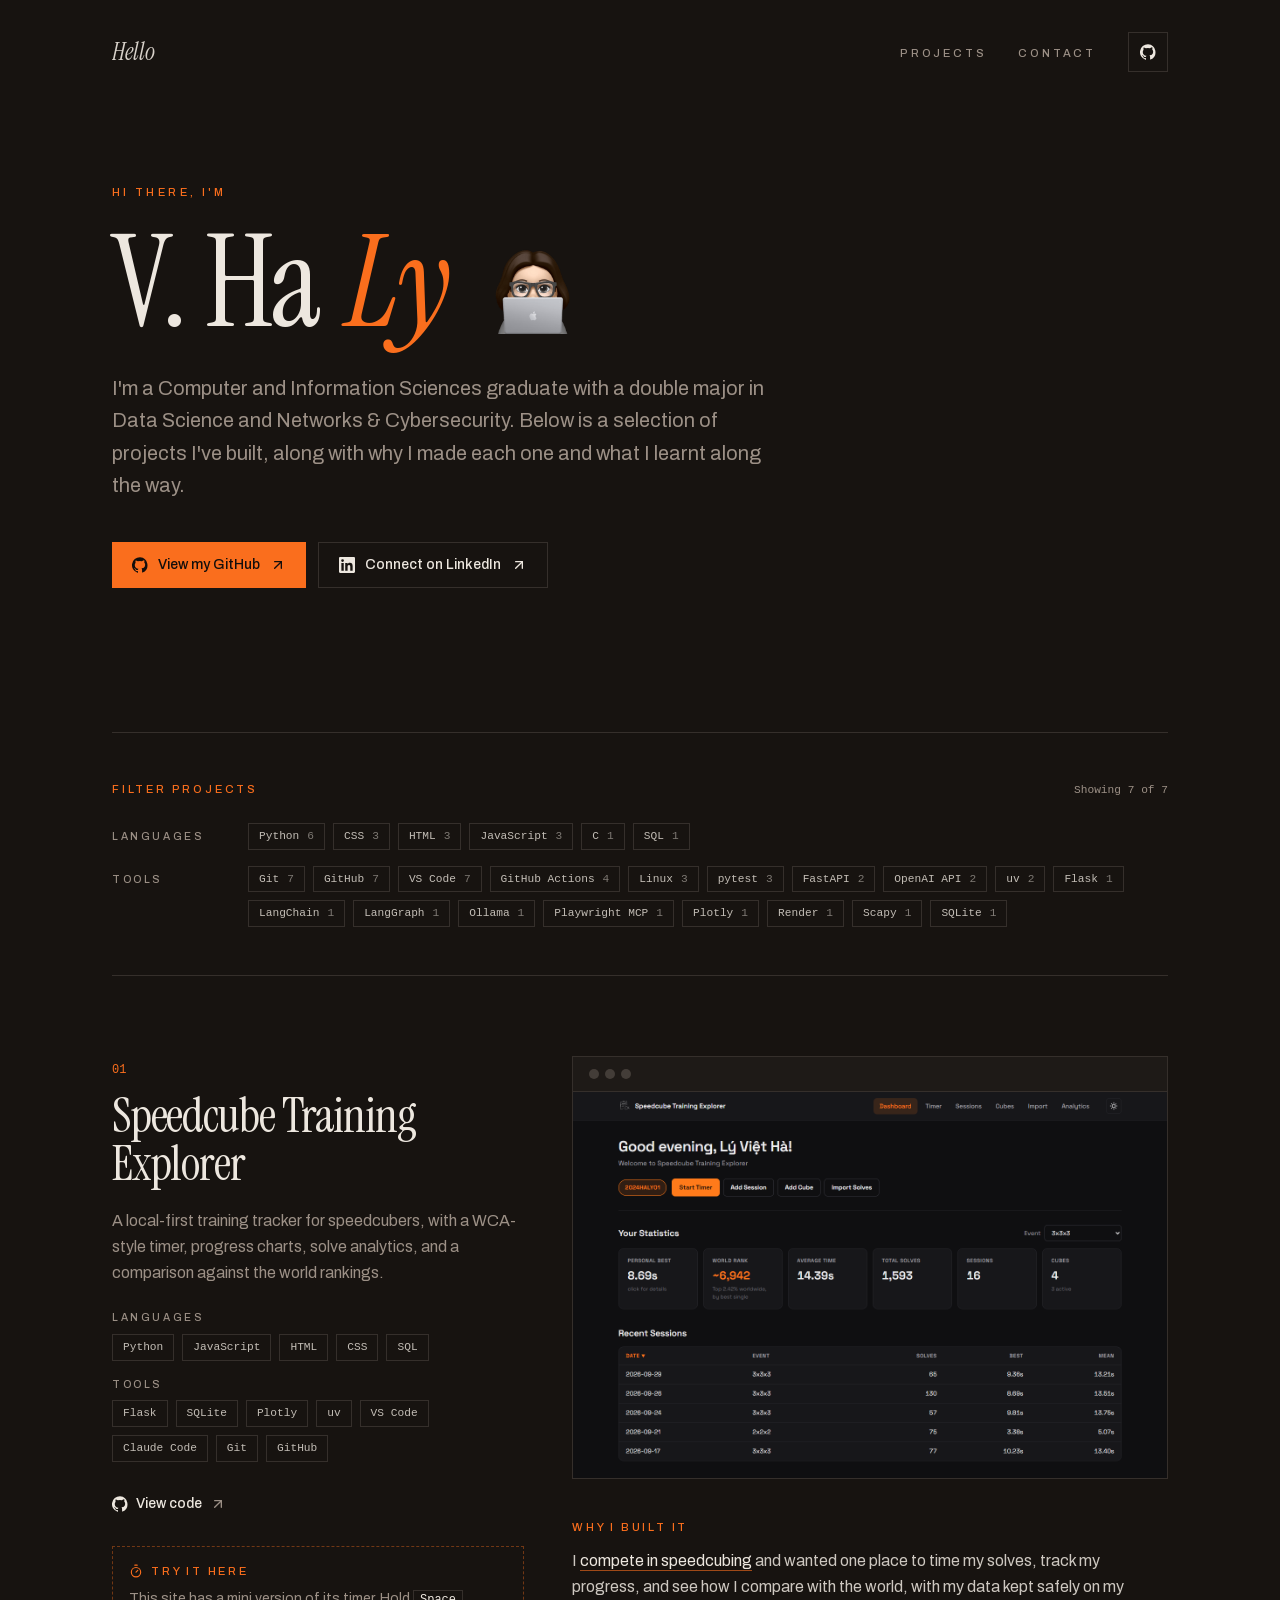
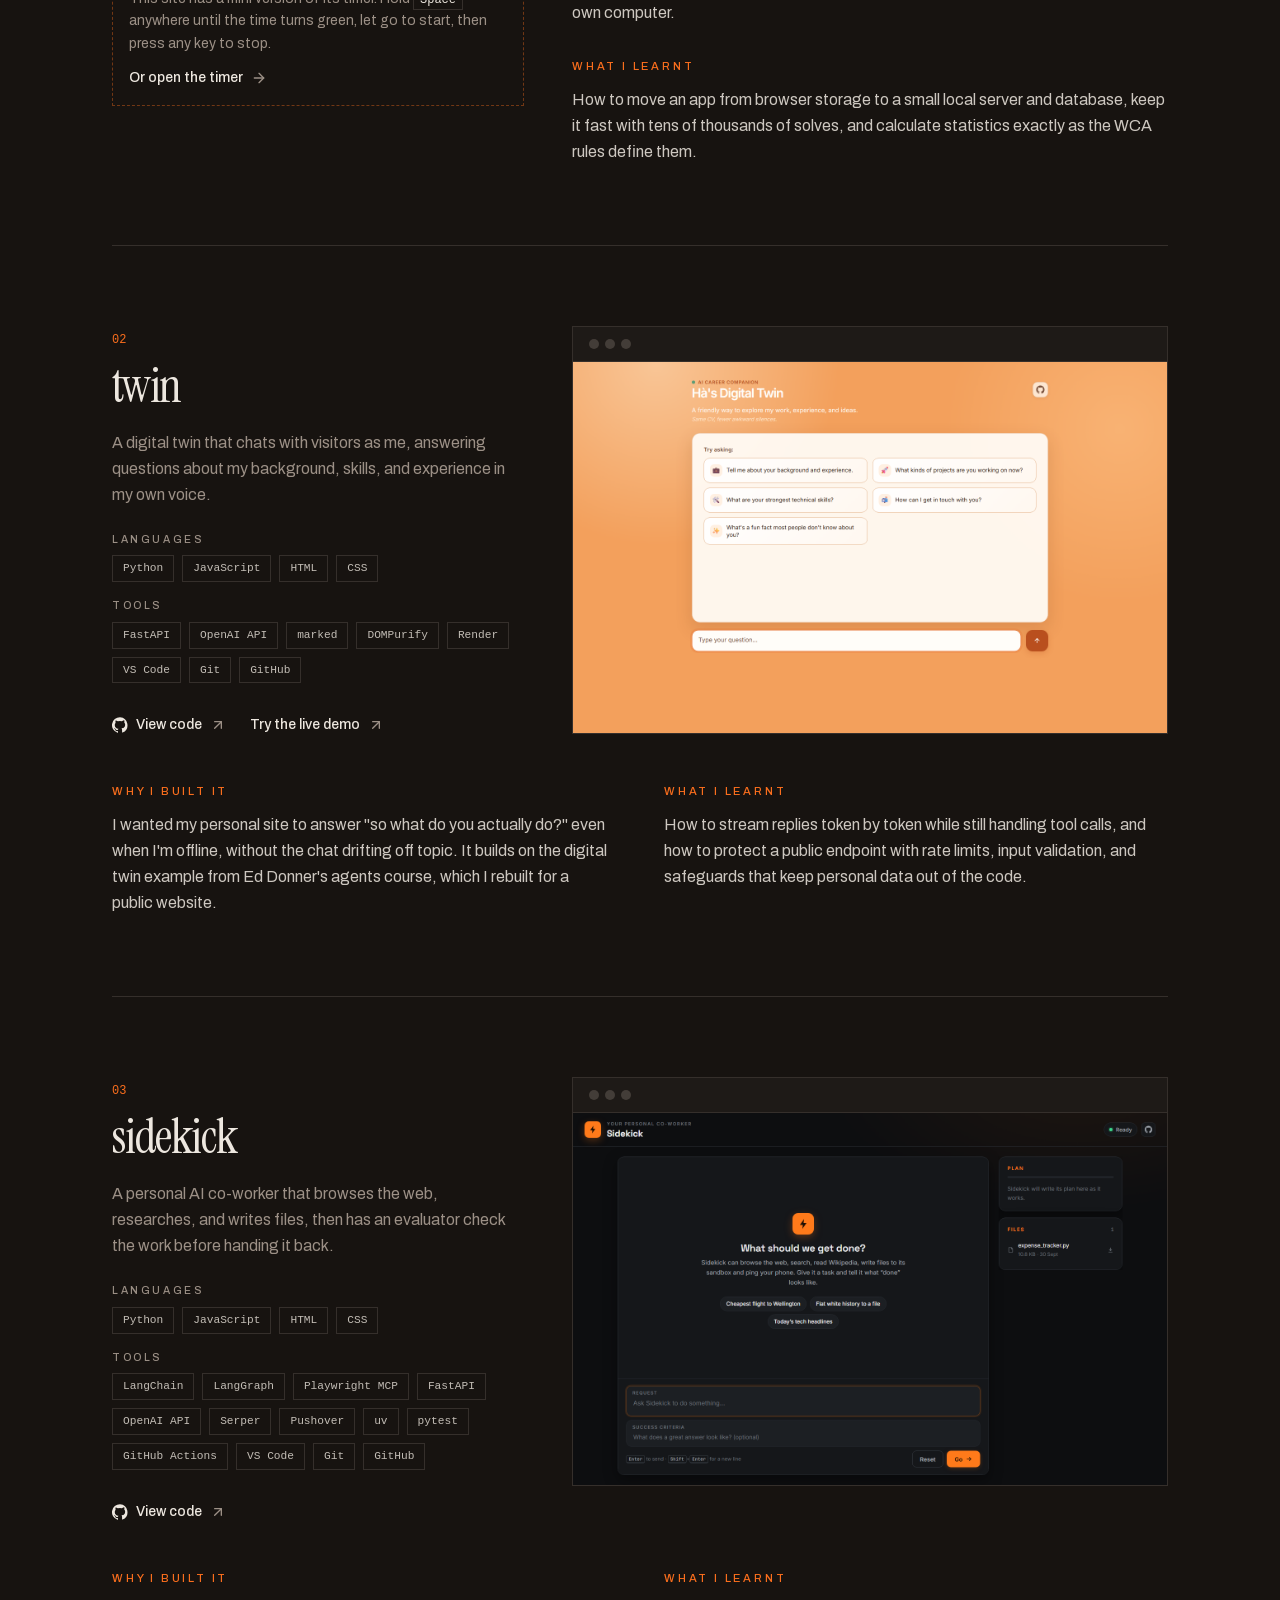
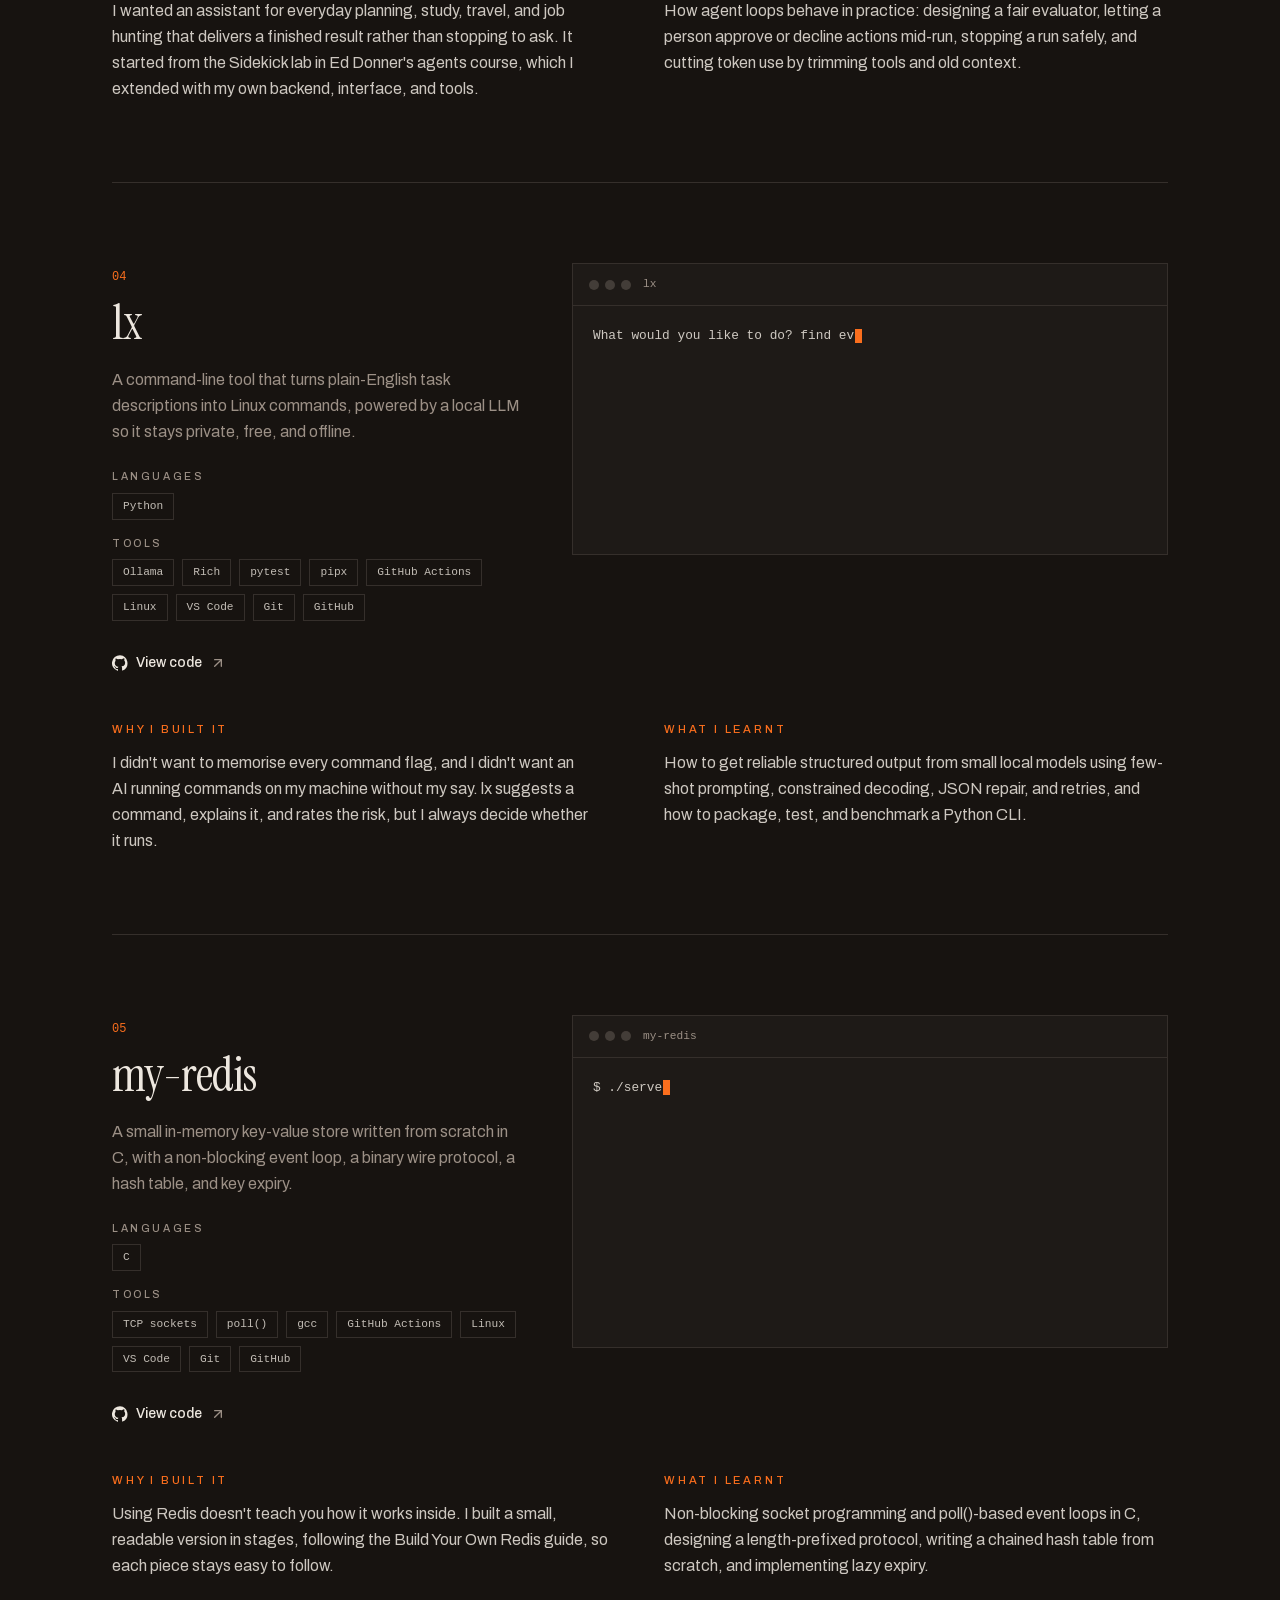
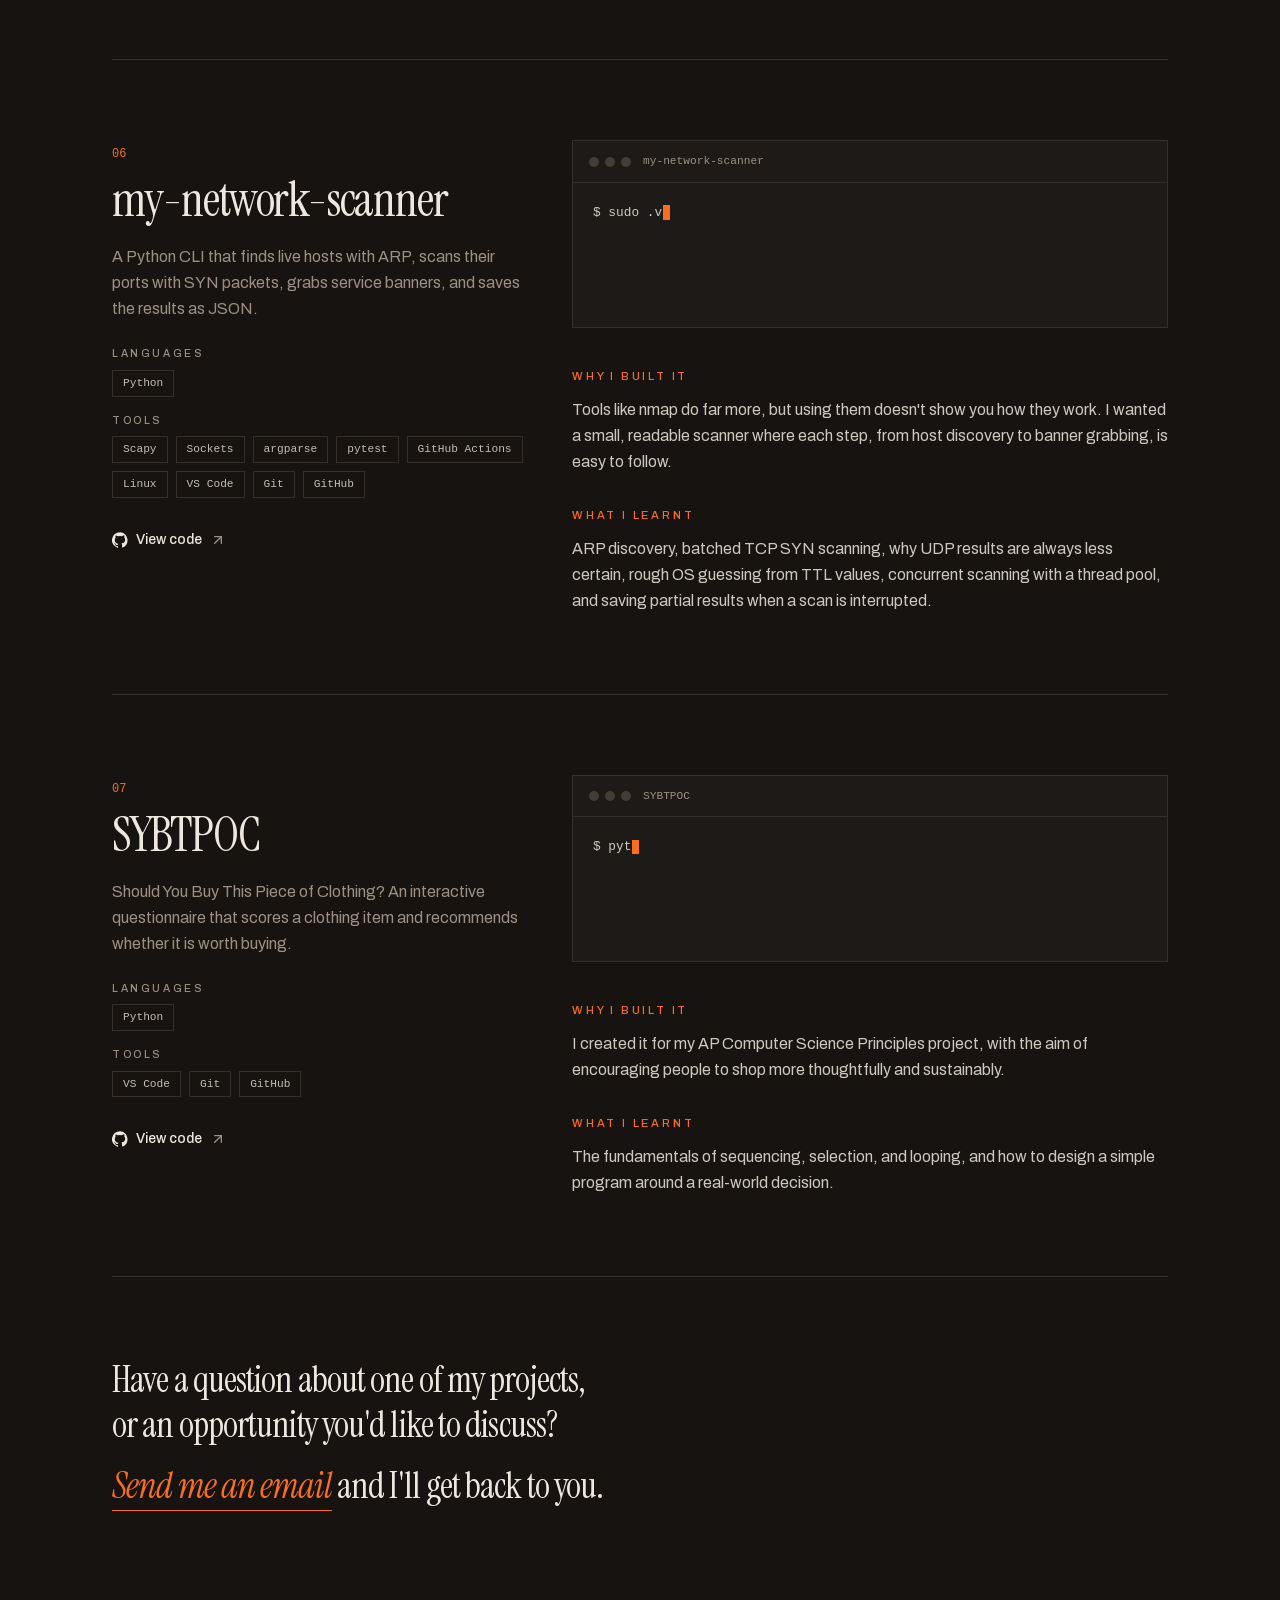
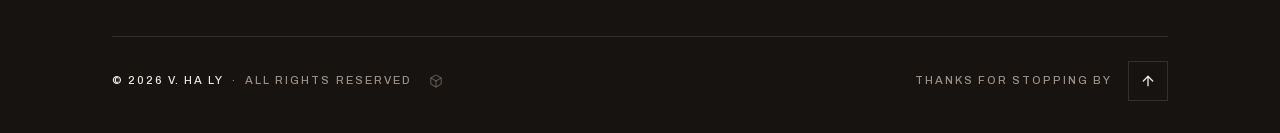
==== index.html @ 832d10ec "deploy: havl-code/contact@21764abfa5ac676863566df0d0e48a096c1d0d0b" ====
<!DOCTYPE html><html lang="en-NZ" class="dark bg-background archivo_9443aef7-module__vKFuNW__variable instrument_serif_267e791-module__2oylma__variable"><head><meta charSet="utf-8"/><meta name="viewport" content="width=device-width, initial-scale=1"/><link rel="preload" href="/_next/static/media/75affa71d1e2f6a7-s.p.17-aodiw50953.woff2" as="font" crossorigin="" type="font/woff2"/><link rel="preload" href="/_next/static/media/7ebf22b5a21034f8-s.p.3j3877k49yy0l.woff2" as="font" crossorigin="" type="font/woff2"/><link rel="preload" href="/_next/static/media/e41d5df559864f9e-s.p.1g73gv09-xcb6.woff2" as="font" crossorigin="" type="font/woff2"/><link rel="preload" href="/avatar.png" as="image"/><link rel="stylesheet" href="/_next/static/chunks/17v6lbbce6b5h.css" data-precedence="next"/><link rel="preload" as="script" fetchPriority="low" href="/_next/static/chunks/1t4a0pwsfe2kd.js"/><script src="/_next/static/chunks/2cs-piiv5the4.js" async=""></script><script src="/_next/static/chunks/16dbq9zph9u83.js" async=""></script><script src="/_next/static/chunks/turbopack-0x_aiuwc9akfd.js" async=""></script><script src="/_next/static/chunks/0r9n-jexni0q8.js" async=""></script><script src="/_next/static/chunks/2sy0l8h5f-7wz.js" async=""></script><meta name="theme-color" content="#25211d"/><meta name="color-scheme" content="dark"/><title>V. Ha Ly</title><meta name="description" content="Projects by V. Ha Ly, covering AI agents, systems programming, networking, and data tools, with why I built each one and what I learnt."/><link rel="icon" href="/avatar.png" type="image/png"/><link rel="apple-touch-icon" href="/avatar.png"/><meta name="next-size-adjust" content=""/><script src="/_next/static/chunks/0cz1d0mv5g_q7.js" noModule=""></script></head><body class="font-sans antialiased"><div hidden=""><!--$--><!--/$--></div><main id="top" class="mx-auto min-h-dvh w-full max-w-6xl px-4 py-6 sm:px-8 sm:py-8 lg:px-12"><section><div class="flex items-center justify-between gap-4"><p class="min-w-0 truncate font-serif text-xl italic text-foreground/90 sm:text-2xl"></p><div class="flex shrink-0 items-center gap-4 sm:gap-8"><nav aria-label="Sections"><ul class="flex gap-4 sm:gap-8"><li><a href="#projects" class="group relative py-1 text-[0.7rem] font-medium uppercase tracking-[0.18em] text-muted-foreground sm:tracking-[0.25em] transition-colors hover:text-primary">Projects<span class="absolute -bottom-0.5 left-0 h-px w-full origin-left scale-x-0 bg-primary transition-transform duration-300 group-hover:scale-x-100"></span></a></li><li><a href="#contact" class="group relative py-1 text-[0.7rem] font-medium uppercase tracking-[0.18em] text-muted-foreground sm:tracking-[0.25em] transition-colors hover:text-primary">Contact<span class="absolute -bottom-0.5 left-0 h-px w-full origin-left scale-x-0 bg-primary transition-transform duration-300 group-hover:scale-x-100"></span></a></li></ul></nav><a href="https://github.com/havl-code/havl-code.github.io" target="_blank" rel="noreferrer" aria-label="View this site on GitHub" title="View this site on GitHub" class="inline-flex size-10 shrink-0 items-center justify-center border border-border text-foreground transition-colors hover:border-primary hover:text-primary"><svg viewBox="0 0 24 24" fill="currentColor" aria-hidden="true" class="size-4"><path d="M12 .3a12 12 0 0 0-3.8 23.4c.6.1.8-.3.8-.6v-2c-3.3.7-4-1.6-4-1.6-.6-1.4-1.4-1.8-1.4-1.8-1-.7.1-.7.1-.7 1.2.1 1.8 1.2 1.8 1.2 1 1.8 2.8 1.3 3.5 1 .1-.8.4-1.3.7-1.6-2.7-.3-5.5-1.3-5.5-6 0-1.2.5-2.3 1.3-3.1-.2-.4-.6-1.6 0-3.2 0 0 1-.3 3.4 1.2a11.5 11.5 0 0 1 6 0C17.3 4.7 18.3 5 18.3 5c.6 1.6.2 2.8.1 3.2.8.8 1.3 1.9 1.3 3.1 0 4.6-2.8 5.6-5.5 5.9.5.4.9 1.1.9 2.2v3.3c0 .3.2.7.8.6A12 12 0 0 0 12 .3"></path></svg></a></div></div><p class="reveal mt-12 text-[0.7rem] font-medium uppercase tracking-[0.3em] text-primary sm:mt-20 lg:mt-28" style="animation-delay:80ms">Hi there, I&#x27;m</p><h1 class="reveal mt-6 flex flex-wrap gap-x-[0.22em] font-serif text-[3.75rem] leading-[0.9] tracking-[-0.02em] text-foreground sm:text-[6rem] lg:text-[8rem]" style="animation-delay:160ms"><span class="whitespace-nowrap">V. Ha</span><span class="italic text-primary">Ly</span><img src="/avatar.png" alt="" width="320" height="320" class="ml-[0.04em] size-[0.8em] self-center transition-transform duration-300 hover:-rotate-6 hover:scale-105"/></h1><p class="reveal mt-8 max-w-2xl text-pretty text-lg leading-relaxed text-muted-foreground sm:text-xl" style="animation-delay:240ms">I&#x27;m a Computer and Information Sciences graduate with a double major in Data Science and Networks &amp; Cybersecurity. Below is a selection of projects I&#x27;ve built, along with why I made each one and what I learnt along the way.</p><div class="reveal mt-10 flex flex-wrap gap-3" style="animation-delay:320ms"><a href="https://github.com/havl-code" target="_blank" rel="noreferrer" class="group inline-flex items-center gap-2.5 bg-primary px-5 py-3 text-sm font-medium text-primary-foreground transition-opacity hover:opacity-90"><svg viewBox="0 0 24 24" fill="currentColor" aria-hidden="true" class="size-4"><path d="M12 .3a12 12 0 0 0-3.8 23.4c.6.1.8-.3.8-.6v-2c-3.3.7-4-1.6-4-1.6-.6-1.4-1.4-1.8-1.4-1.8-1-.7.1-.7.1-.7 1.2.1 1.8 1.2 1.8 1.2 1 1.8 2.8 1.3 3.5 1 .1-.8.4-1.3.7-1.6-2.7-.3-5.5-1.3-5.5-6 0-1.2.5-2.3 1.3-3.1-.2-.4-.6-1.6 0-3.2 0 0 1-.3 3.4 1.2a11.5 11.5 0 0 1 6 0C17.3 4.7 18.3 5 18.3 5c.6 1.6.2 2.8.1 3.2.8.8 1.3 1.9 1.3 3.1 0 4.6-2.8 5.6-5.5 5.9.5.4.9 1.1.9 2.2v3.3c0 .3.2.7.8.6A12 12 0 0 0 12 .3"></path></svg>View my GitHub<svg xmlns="http://www.w3.org/2000/svg" width="24" height="24" viewBox="0 0 24 24" fill="none" stroke="currentColor" stroke-width="2" stroke-linecap="round" stroke-linejoin="round" class="lucide lucide-arrow-up-right size-4 transition-transform duration-300 group-hover:-translate-y-0.5 group-hover:translate-x-0.5" aria-hidden="true"><path d="M7 7h10v10"></path><path d="M7 17 17 7"></path></svg></a><a href="https://www.linkedin.com/in/viet-ha-ly/" target="_blank" rel="noreferrer" class="group inline-flex items-center gap-2.5 border border-border px-5 py-3 text-sm font-medium text-foreground transition-colors hover:border-primary hover:text-primary"><svg viewBox="0 0 24 24" fill="currentColor" aria-hidden="true" class="size-4"><path d="M20.45 20.45h-3.56v-5.57c0-1.33-.02-3.04-1.85-3.04-1.85 0-2.14 1.45-2.14 2.94v5.67H9.35V9h3.41v1.56h.05c.48-.9 1.64-1.85 3.37-1.85 3.6 0 4.27 2.37 4.27 5.46v6.28zM5.34 7.43a2.06 2.06 0 1 1 0-4.13 2.06 2.06 0 0 1 0 4.13zM7.12 20.45H3.56V9h3.56v11.45zM22.23 0H1.77C.79 0 0 .77 0 1.73v20.54C0 23.23.79 24 1.77 24h20.45c.98 0 1.78-.77 1.78-1.73V1.73C24 .77 23.2 0 22.22 0z"></path></svg>Connect on LinkedIn<svg xmlns="http://www.w3.org/2000/svg" width="24" height="24" viewBox="0 0 24 24" fill="none" stroke="currentColor" stroke-width="2" stroke-linecap="round" stroke-linejoin="round" class="lucide lucide-arrow-up-right size-4 transition-transform duration-300 group-hover:-translate-y-0.5 group-hover:translate-x-0.5" aria-hidden="true"><path d="M7 7h10v10"></path><path d="M7 17 17 7"></path></svg></a></div></section><section id="projects" aria-label="Projects" class="mt-20 scroll-mt-6 sm:mt-28 lg:mt-36"><div class="border-t border-border py-10 sm:py-12"><div class="flex flex-wrap items-baseline justify-between gap-4"><h2 class="text-[0.7rem] font-medium uppercase tracking-[0.25em] text-primary">Filter projects</h2><p class="font-mono text-[0.7rem] text-muted-foreground" aria-live="polite">Showing <!-- -->7<!-- --> of <!-- -->7</p></div><div class="mt-6 space-y-4"><div class="grid gap-3 sm:grid-cols-[7rem_1fr] sm:gap-6"><p class="pt-1.5 text-[0.65rem] font-medium uppercase tracking-[0.25em] text-muted-foreground">Languages</p><div class="flex flex-wrap gap-2" role="group" aria-label="Languages"><button type="button" aria-pressed="false" class="inline-flex items-center gap-2 border px-2.5 py-1 font-mono text-[0.7rem] transition-colors focus-visible:outline-2 focus-visible:outline-offset-2 focus-visible:outline-primary border-border text-foreground/80 hover:border-primary hover:text-primary">Python<span class="opacity-60 tabular-nums">6</span></button><button type="button" aria-pressed="false" class="inline-flex items-center gap-2 border px-2.5 py-1 font-mono text-[0.7rem] transition-colors focus-visible:outline-2 focus-visible:outline-offset-2 focus-visible:outline-primary border-border text-foreground/80 hover:border-primary hover:text-primary">CSS<span class="opacity-60 tabular-nums">3</span></button><button type="button" aria-pressed="false" class="inline-flex items-center gap-2 border px-2.5 py-1 font-mono text-[0.7rem] transition-colors focus-visible:outline-2 focus-visible:outline-offset-2 focus-visible:outline-primary border-border text-foreground/80 hover:border-primary hover:text-primary">HTML<span class="opacity-60 tabular-nums">3</span></button><button type="button" aria-pressed="false" class="inline-flex items-center gap-2 border px-2.5 py-1 font-mono text-[0.7rem] transition-colors focus-visible:outline-2 focus-visible:outline-offset-2 focus-visible:outline-primary border-border text-foreground/80 hover:border-primary hover:text-primary">JavaScript<span class="opacity-60 tabular-nums">3</span></button><button type="button" aria-pressed="false" class="inline-flex items-center gap-2 border px-2.5 py-1 font-mono text-[0.7rem] transition-colors focus-visible:outline-2 focus-visible:outline-offset-2 focus-visible:outline-primary border-border text-foreground/80 hover:border-primary hover:text-primary">C<span class="opacity-60 tabular-nums">1</span></button><button type="button" aria-pressed="false" class="inline-flex items-center gap-2 border px-2.5 py-1 font-mono text-[0.7rem] transition-colors focus-visible:outline-2 focus-visible:outline-offset-2 focus-visible:outline-primary border-border text-foreground/80 hover:border-primary hover:text-primary">SQL<span class="opacity-60 tabular-nums">1</span></button></div></div><div class="grid gap-3 sm:grid-cols-[7rem_1fr] sm:gap-6"><p class="pt-1.5 text-[0.65rem] font-medium uppercase tracking-[0.25em] text-muted-foreground">Tools</p><div class="flex flex-wrap gap-2" role="group" aria-label="Tools"><button type="button" aria-pressed="false" class="inline-flex items-center gap-2 border px-2.5 py-1 font-mono text-[0.7rem] transition-colors focus-visible:outline-2 focus-visible:outline-offset-2 focus-visible:outline-primary border-border text-foreground/80 hover:border-primary hover:text-primary">Git<span class="opacity-60 tabular-nums">7</span></button><button type="button" aria-pressed="false" class="inline-flex items-center gap-2 border px-2.5 py-1 font-mono text-[0.7rem] transition-colors focus-visible:outline-2 focus-visible:outline-offset-2 focus-visible:outline-primary border-border text-foreground/80 hover:border-primary hover:text-primary">GitHub<span class="opacity-60 tabular-nums">7</span></button><button type="button" aria-pressed="false" class="inline-flex items-center gap-2 border px-2.5 py-1 font-mono text-[0.7rem] transition-colors focus-visible:outline-2 focus-visible:outline-offset-2 focus-visible:outline-primary border-border text-foreground/80 hover:border-primary hover:text-primary">VS Code<span class="opacity-60 tabular-nums">7</span></button><button type="button" aria-pressed="false" class="inline-flex items-center gap-2 border px-2.5 py-1 font-mono text-[0.7rem] transition-colors focus-visible:outline-2 focus-visible:outline-offset-2 focus-visible:outline-primary border-border text-foreground/80 hover:border-primary hover:text-primary">GitHub Actions<span class="opacity-60 tabular-nums">4</span></button><button type="button" aria-pressed="false" class="inline-flex items-center gap-2 border px-2.5 py-1 font-mono text-[0.7rem] transition-colors focus-visible:outline-2 focus-visible:outline-offset-2 focus-visible:outline-primary border-border text-foreground/80 hover:border-primary hover:text-primary">Linux<span class="opacity-60 tabular-nums">3</span></button><button type="button" aria-pressed="false" class="inline-flex items-center gap-2 border px-2.5 py-1 font-mono text-[0.7rem] transition-colors focus-visible:outline-2 focus-visible:outline-offset-2 focus-visible:outline-primary border-border text-foreground/80 hover:border-primary hover:text-primary">pytest<span class="opacity-60 tabular-nums">3</span></button><button type="button" aria-pressed="false" class="inline-flex items-center gap-2 border px-2.5 py-1 font-mono text-[0.7rem] transition-colors focus-visible:outline-2 focus-visible:outline-offset-2 focus-visible:outline-primary border-border text-foreground/80 hover:border-primary hover:text-primary">FastAPI<span class="opacity-60 tabular-nums">2</span></button><button type="button" aria-pressed="false" class="inline-flex items-center gap-2 border px-2.5 py-1 font-mono text-[0.7rem] transition-colors focus-visible:outline-2 focus-visible:outline-offset-2 focus-visible:outline-primary border-border text-foreground/80 hover:border-primary hover:text-primary">OpenAI API<span class="opacity-60 tabular-nums">2</span></button><button type="button" aria-pressed="false" class="inline-flex items-center gap-2 border px-2.5 py-1 font-mono text-[0.7rem] transition-colors focus-visible:outline-2 focus-visible:outline-offset-2 focus-visible:outline-primary border-border text-foreground/80 hover:border-primary hover:text-primary">uv<span class="opacity-60 tabular-nums">2</span></button><button type="button" aria-pressed="false" class="inline-flex items-center gap-2 border px-2.5 py-1 font-mono text-[0.7rem] transition-colors focus-visible:outline-2 focus-visible:outline-offset-2 focus-visible:outline-primary border-border text-foreground/80 hover:border-primary hover:text-primary">Flask<span class="opacity-60 tabular-nums">1</span></button><button type="button" aria-pressed="false" class="inline-flex items-center gap-2 border px-2.5 py-1 font-mono text-[0.7rem] transition-colors focus-visible:outline-2 focus-visible:outline-offset-2 focus-visible:outline-primary border-border text-foreground/80 hover:border-primary hover:text-primary">LangChain<span class="opacity-60 tabular-nums">1</span></button><button type="button" aria-pressed="false" class="inline-flex items-center gap-2 border px-2.5 py-1 font-mono text-[0.7rem] transition-colors focus-visible:outline-2 focus-visible:outline-offset-2 focus-visible:outline-primary border-border text-foreground/80 hover:border-primary hover:text-primary">LangGraph<span class="opacity-60 tabular-nums">1</span></button><button type="button" aria-pressed="false" class="inline-flex items-center gap-2 border px-2.5 py-1 font-mono text-[0.7rem] transition-colors focus-visible:outline-2 focus-visible:outline-offset-2 focus-visible:outline-primary border-border text-foreground/80 hover:border-primary hover:text-primary">Ollama<span class="opacity-60 tabular-nums">1</span></button><button type="button" aria-pressed="false" class="inline-flex items-center gap-2 border px-2.5 py-1 font-mono text-[0.7rem] transition-colors focus-visible:outline-2 focus-visible:outline-offset-2 focus-visible:outline-primary border-border text-foreground/80 hover:border-primary hover:text-primary">Playwright MCP<span class="opacity-60 tabular-nums">1</span></button><button type="button" aria-pressed="false" class="inline-flex items-center gap-2 border px-2.5 py-1 font-mono text-[0.7rem] transition-colors focus-visible:outline-2 focus-visible:outline-offset-2 focus-visible:outline-primary border-border text-foreground/80 hover:border-primary hover:text-primary">Plotly<span class="opacity-60 tabular-nums">1</span></button><button type="button" aria-pressed="false" class="inline-flex items-center gap-2 border px-2.5 py-1 font-mono text-[0.7rem] transition-colors focus-visible:outline-2 focus-visible:outline-offset-2 focus-visible:outline-primary border-border text-foreground/80 hover:border-primary hover:text-primary">Render<span class="opacity-60 tabular-nums">1</span></button><button type="button" aria-pressed="false" class="inline-flex items-center gap-2 border px-2.5 py-1 font-mono text-[0.7rem] transition-colors focus-visible:outline-2 focus-visible:outline-offset-2 focus-visible:outline-primary border-border text-foreground/80 hover:border-primary hover:text-primary">Scapy<span class="opacity-60 tabular-nums">1</span></button><button type="button" aria-pressed="false" class="inline-flex items-center gap-2 border px-2.5 py-1 font-mono text-[0.7rem] transition-colors focus-visible:outline-2 focus-visible:outline-offset-2 focus-visible:outline-primary border-border text-foreground/80 hover:border-primary hover:text-primary">SQLite<span class="opacity-60 tabular-nums">1</span></button></div></div></div></div><article class="border-t border-border py-14 sm:py-20 "><div class="grid grid-cols-1 gap-10 lg:grid-cols-12 lg:gap-12"><div class="min-w-0 lg:col-span-5"><span class="font-mono text-xs tabular-nums text-primary">01</span><h2 class="mt-3 font-serif text-4xl leading-none tracking-tight text-foreground sm:text-5xl">Speedcube Training Explorer</h2><p class="mt-5 text-pretty leading-relaxed text-muted-foreground">A local-first training tracker for speedcubers, with a WCA-style timer, progress charts, solve analytics, and a comparison against the world rankings.</p><div class="mt-6 space-y-4"><div><p class="text-[0.65rem] font-medium uppercase tracking-[0.25em] text-muted-foreground">Languages</p><ul class="mt-2 flex flex-wrap gap-2" aria-label="Languages"><li class="border px-2.5 py-1 font-mono text-[0.7rem] border-border text-foreground/80">Python</li><li class="border px-2.5 py-1 font-mono text-[0.7rem] border-border text-foreground/80">JavaScript</li><li class="border px-2.5 py-1 font-mono text-[0.7rem] border-border text-foreground/80">HTML</li><li class="border px-2.5 py-1 font-mono text-[0.7rem] border-border text-foreground/80">CSS</li><li class="border px-2.5 py-1 font-mono text-[0.7rem] border-border text-foreground/80">SQL</li></ul></div><div><p class="text-[0.65rem] font-medium uppercase tracking-[0.25em] text-muted-foreground">Tools</p><ul class="mt-2 flex flex-wrap gap-2" aria-label="Tools"><li class="border px-2.5 py-1 font-mono text-[0.7rem] border-border text-foreground/80">Flask</li><li class="border px-2.5 py-1 font-mono text-[0.7rem] border-border text-foreground/80">SQLite</li><li class="border px-2.5 py-1 font-mono text-[0.7rem] border-border text-foreground/80">Plotly</li><li class="border px-2.5 py-1 font-mono text-[0.7rem] border-border text-foreground/80">uv</li><li class="border px-2.5 py-1 font-mono text-[0.7rem] border-border text-foreground/80">VS Code</li><li class="border px-2.5 py-1 font-mono text-[0.7rem] border-border text-foreground/80">Claude Code</li><li class="border px-2.5 py-1 font-mono text-[0.7rem] border-border text-foreground/80">Git</li><li class="border px-2.5 py-1 font-mono text-[0.7rem] border-border text-foreground/80">GitHub</li></ul></div></div><div class="mt-8 flex flex-wrap gap-x-6 gap-y-3"><a href="https://github.com/havl-code/speedcube-training-explorer" target="_blank" rel="noreferrer" class="group inline-flex items-center gap-2 text-sm font-medium text-foreground transition-colors hover:text-primary"><svg viewBox="0 0 24 24" fill="currentColor" aria-hidden="true" class="size-4"><path d="M12 .3a12 12 0 0 0-3.8 23.4c.6.1.8-.3.8-.6v-2c-3.3.7-4-1.6-4-1.6-.6-1.4-1.4-1.8-1.4-1.8-1-.7.1-.7.1-.7 1.2.1 1.8 1.2 1.8 1.2 1 1.8 2.8 1.3 3.5 1 .1-.8.4-1.3.7-1.6-2.7-.3-5.5-1.3-5.5-6 0-1.2.5-2.3 1.3-3.1-.2-.4-.6-1.6 0-3.2 0 0 1-.3 3.4 1.2a11.5 11.5 0 0 1 6 0C17.3 4.7 18.3 5 18.3 5c.6 1.6.2 2.8.1 3.2.8.8 1.3 1.9 1.3 3.1 0 4.6-2.8 5.6-5.5 5.9.5.4.9 1.1.9 2.2v3.3c0 .3.2.7.8.6A12 12 0 0 0 12 .3"></path></svg>View code<svg xmlns="http://www.w3.org/2000/svg" width="24" height="24" viewBox="0 0 24 24" fill="none" stroke="currentColor" stroke-width="2" stroke-linecap="round" stroke-linejoin="round" class="lucide lucide-arrow-up-right size-4 text-muted-foreground transition-all duration-300 group-hover:-translate-y-0.5 group-hover:translate-x-0.5 group-hover:text-primary" aria-hidden="true"><path d="M7 7h10v10"></path><path d="M7 17 17 7"></path></svg></a></div><div class="mt-8 border border-dashed border-primary/40 p-4"><p class="flex items-center gap-2 text-[0.7rem] font-medium uppercase tracking-[0.25em] text-primary"><svg xmlns="http://www.w3.org/2000/svg" width="24" height="24" viewBox="0 0 24 24" fill="none" stroke="currentColor" stroke-width="2" stroke-linecap="round" stroke-linejoin="round" class="lucide lucide-timer size-3.5" aria-hidden="true"><line x1="10" x2="14" y1="2" y2="2"></line><line x1="12" x2="15" y1="14" y2="11"></line><circle cx="12" cy="14" r="8"></circle></svg>Try it here</p><p class="mt-2 text-sm leading-relaxed text-muted-foreground">This site has a mini version of its timer. Hold<!-- --> <kbd class="border border-border px-1.5 py-0.5 font-mono text-xs text-foreground">Space</kbd> <!-- -->anywhere until the time turns green, let go to start, then press any key to stop.</p><button type="button" class="group mt-3 inline-flex items-center gap-2 text-sm font-medium text-foreground transition-colors hover:text-primary">Or open the timer<svg xmlns="http://www.w3.org/2000/svg" width="24" height="24" viewBox="0 0 24 24" fill="none" stroke="currentColor" stroke-width="2" stroke-linecap="round" stroke-linejoin="round" class="lucide lucide-arrow-right size-4 text-muted-foreground transition-all duration-300 group-hover:translate-x-0.5 group-hover:text-primary" aria-hidden="true"><path d="M5 12h14"></path><path d="m12 5 7 7-7 7"></path></svg></button></div></div><div class="min-w-0 lg:col-span-7"><a href="https://github.com/havl-code/speedcube-training-explorer" target="_blank" rel="noreferrer" class="overflow-hidden border border-border bg-card group block transition-colors hover:border-primary focus-visible:outline-2 focus-visible:outline-offset-4 focus-visible:outline-primary"><div class="flex items-center gap-3 border-b border-border px-4 py-3"><div class="flex gap-1.5" aria-hidden="true"><span class="size-2.5 rounded-full bg-muted-foreground/30"></span><span class="size-2.5 rounded-full bg-muted-foreground/30"></span><span class="size-2.5 rounded-full bg-muted-foreground/30"></span></div></div><div class="relative overflow-hidden"><img src="/projects/speedcube-training-explorer.png" alt="The Speedcube Training Explorer dashboard, showing a personal best, an estimated world rank, and recent sessions" loading="lazy" class="block w-full transition-transform duration-500 ease-out group-hover:scale-[1.02]"/><span class="absolute bottom-3 right-3 inline-flex items-center gap-2 bg-background/90 px-3 py-1.5 text-xs font-medium text-foreground opacity-0 transition-opacity duration-300 group-hover:opacity-100 group-focus-visible:opacity-100"><svg viewBox="0 0 24 24" fill="currentColor" aria-hidden="true" class="size-3.5"><path d="M12 .3a12 12 0 0 0-3.8 23.4c.6.1.8-.3.8-.6v-2c-3.3.7-4-1.6-4-1.6-.6-1.4-1.4-1.8-1.4-1.8-1-.7.1-.7.1-.7 1.2.1 1.8 1.2 1.8 1.2 1 1.8 2.8 1.3 3.5 1 .1-.8.4-1.3.7-1.6-2.7-.3-5.5-1.3-5.5-6 0-1.2.5-2.3 1.3-3.1-.2-.4-.6-1.6 0-3.2 0 0 1-.3 3.4 1.2a11.5 11.5 0 0 1 6 0C17.3 4.7 18.3 5 18.3 5c.6 1.6.2 2.8.1 3.2.8.8 1.3 1.9 1.3 3.1 0 4.6-2.8 5.6-5.5 5.9.5.4.9 1.1.9 2.2v3.3c0 .3.2.7.8.6A12 12 0 0 0 12 .3"></path></svg>View <!-- -->Speedcube Training Explorer<!-- --> on GitHub<svg xmlns="http://www.w3.org/2000/svg" width="24" height="24" viewBox="0 0 24 24" fill="none" stroke="currentColor" stroke-width="2" stroke-linecap="round" stroke-linejoin="round" class="lucide lucide-arrow-up-right size-3.5" aria-hidden="true"><path d="M7 7h10v10"></path><path d="M7 17 17 7"></path></svg></span></div></a><dl class="grid gap-8 sm:grid-cols-2 mt-10 lg:grid-cols-1"><div><dt class="text-[0.7rem] font-medium uppercase tracking-[0.25em] text-primary">Why I built it</dt><dd class="mt-3 text-pretty leading-relaxed text-foreground/85">I <a href="https://www.worldcubeassociation.org/persons/2024HALY01" target="_blank" rel="noreferrer" title="my WCA profile" class="text-foreground underline decoration-primary/60 underline-offset-4 transition-colors hover:text-primary hover:decoration-primary">compete in speedcubing<span class="sr-only"> (<!-- -->my WCA profile<!-- -->)</span></a> and wanted one place to time my solves, track my progress, and see how I compare with the world, with my data kept safely on my own computer.</dd></div><div><dt class="text-[0.7rem] font-medium uppercase tracking-[0.25em] text-primary">What I learnt</dt><dd class="mt-3 text-pretty leading-relaxed text-foreground/85">How to move an app from browser storage to a small local server and database, keep it fast with tens of thousands of solves, and calculate statistics exactly as the WCA rules define them.</dd></div></dl></div></div></article><article class="border-t border-border py-14 sm:py-20 "><div class="grid grid-cols-1 gap-10 lg:grid-cols-12 lg:gap-12"><div class="min-w-0 lg:col-span-5"><span class="font-mono text-xs tabular-nums text-primary">02</span><h2 class="mt-3 font-serif text-4xl leading-none tracking-tight text-foreground sm:text-5xl">twin</h2><p class="mt-5 text-pretty leading-relaxed text-muted-foreground">A digital twin that chats with visitors as me, answering questions about my background, skills, and experience in my own voice.</p><div class="mt-6 space-y-4"><div><p class="text-[0.65rem] font-medium uppercase tracking-[0.25em] text-muted-foreground">Languages</p><ul class="mt-2 flex flex-wrap gap-2" aria-label="Languages"><li class="border px-2.5 py-1 font-mono text-[0.7rem] border-border text-foreground/80">Python</li><li class="border px-2.5 py-1 font-mono text-[0.7rem] border-border text-foreground/80">JavaScript</li><li class="border px-2.5 py-1 font-mono text-[0.7rem] border-border text-foreground/80">HTML</li><li class="border px-2.5 py-1 font-mono text-[0.7rem] border-border text-foreground/80">CSS</li></ul></div><div><p class="text-[0.65rem] font-medium uppercase tracking-[0.25em] text-muted-foreground">Tools</p><ul class="mt-2 flex flex-wrap gap-2" aria-label="Tools"><li class="border px-2.5 py-1 font-mono text-[0.7rem] border-border text-foreground/80">FastAPI</li><li class="border px-2.5 py-1 font-mono text-[0.7rem] border-border text-foreground/80">OpenAI API</li><li class="border px-2.5 py-1 font-mono text-[0.7rem] border-border text-foreground/80">marked</li><li class="border px-2.5 py-1 font-mono text-[0.7rem] border-border text-foreground/80">DOMPurify</li><li class="border px-2.5 py-1 font-mono text-[0.7rem] border-border text-foreground/80">Render</li><li class="border px-2.5 py-1 font-mono text-[0.7rem] border-border text-foreground/80">VS Code</li><li class="border px-2.5 py-1 font-mono text-[0.7rem] border-border text-foreground/80">Git</li><li class="border px-2.5 py-1 font-mono text-[0.7rem] border-border text-foreground/80">GitHub</li></ul></div></div><div class="mt-8 flex flex-wrap gap-x-6 gap-y-3"><a href="https://github.com/havl-code/twin" target="_blank" rel="noreferrer" class="group inline-flex items-center gap-2 text-sm font-medium text-foreground transition-colors hover:text-primary"><svg viewBox="0 0 24 24" fill="currentColor" aria-hidden="true" class="size-4"><path d="M12 .3a12 12 0 0 0-3.8 23.4c.6.1.8-.3.8-.6v-2c-3.3.7-4-1.6-4-1.6-.6-1.4-1.4-1.8-1.4-1.8-1-.7.1-.7.1-.7 1.2.1 1.8 1.2 1.8 1.2 1 1.8 2.8 1.3 3.5 1 .1-.8.4-1.3.7-1.6-2.7-.3-5.5-1.3-5.5-6 0-1.2.5-2.3 1.3-3.1-.2-.4-.6-1.6 0-3.2 0 0 1-.3 3.4 1.2a11.5 11.5 0 0 1 6 0C17.3 4.7 18.3 5 18.3 5c.6 1.6.2 2.8.1 3.2.8.8 1.3 1.9 1.3 3.1 0 4.6-2.8 5.6-5.5 5.9.5.4.9 1.1.9 2.2v3.3c0 .3.2.7.8.6A12 12 0 0 0 12 .3"></path></svg>View code<svg xmlns="http://www.w3.org/2000/svg" width="24" height="24" viewBox="0 0 24 24" fill="none" stroke="currentColor" stroke-width="2" stroke-linecap="round" stroke-linejoin="round" class="lucide lucide-arrow-up-right size-4 text-muted-foreground transition-all duration-300 group-hover:-translate-y-0.5 group-hover:translate-x-0.5 group-hover:text-primary" aria-hidden="true"><path d="M7 7h10v10"></path><path d="M7 17 17 7"></path></svg></a><a href="https://twin-828z.onrender.com" target="_blank" rel="noreferrer" class="group inline-flex items-center gap-2 text-sm font-medium text-foreground transition-colors hover:text-primary">Try the live demo<svg xmlns="http://www.w3.org/2000/svg" width="24" height="24" viewBox="0 0 24 24" fill="none" stroke="currentColor" stroke-width="2" stroke-linecap="round" stroke-linejoin="round" class="lucide lucide-arrow-up-right size-4 text-muted-foreground transition-all duration-300 group-hover:-translate-y-0.5 group-hover:translate-x-0.5 group-hover:text-primary" aria-hidden="true"><path d="M7 7h10v10"></path><path d="M7 17 17 7"></path></svg></a></div></div><div class="min-w-0 lg:col-span-7"><a href="https://github.com/havl-code/twin" target="_blank" rel="noreferrer" class="overflow-hidden border border-border bg-card group block transition-colors hover:border-primary focus-visible:outline-2 focus-visible:outline-offset-4 focus-visible:outline-primary"><div class="flex items-center gap-3 border-b border-border px-4 py-3"><div class="flex gap-1.5" aria-hidden="true"><span class="size-2.5 rounded-full bg-muted-foreground/30"></span><span class="size-2.5 rounded-full bg-muted-foreground/30"></span><span class="size-2.5 rounded-full bg-muted-foreground/30"></span></div></div><div class="relative overflow-hidden"><img src="/projects/twin.png" alt="The twin chat page, with suggested questions about my background, current projects, skills, and how to get in touch" loading="lazy" class="block w-full transition-transform duration-500 ease-out group-hover:scale-[1.02]"/><span class="absolute bottom-3 right-3 inline-flex items-center gap-2 bg-background/90 px-3 py-1.5 text-xs font-medium text-foreground opacity-0 transition-opacity duration-300 group-hover:opacity-100 group-focus-visible:opacity-100"><svg viewBox="0 0 24 24" fill="currentColor" aria-hidden="true" class="size-3.5"><path d="M12 .3a12 12 0 0 0-3.8 23.4c.6.1.8-.3.8-.6v-2c-3.3.7-4-1.6-4-1.6-.6-1.4-1.4-1.8-1.4-1.8-1-.7.1-.7.1-.7 1.2.1 1.8 1.2 1.8 1.2 1 1.8 2.8 1.3 3.5 1 .1-.8.4-1.3.7-1.6-2.7-.3-5.5-1.3-5.5-6 0-1.2.5-2.3 1.3-3.1-.2-.4-.6-1.6 0-3.2 0 0 1-.3 3.4 1.2a11.5 11.5 0 0 1 6 0C17.3 4.7 18.3 5 18.3 5c.6 1.6.2 2.8.1 3.2.8.8 1.3 1.9 1.3 3.1 0 4.6-2.8 5.6-5.5 5.9.5.4.9 1.1.9 2.2v3.3c0 .3.2.7.8.6A12 12 0 0 0 12 .3"></path></svg>View <!-- -->twin<!-- --> on GitHub<svg xmlns="http://www.w3.org/2000/svg" width="24" height="24" viewBox="0 0 24 24" fill="none" stroke="currentColor" stroke-width="2" stroke-linecap="round" stroke-linejoin="round" class="lucide lucide-arrow-up-right size-3.5" aria-hidden="true"><path d="M7 7h10v10"></path><path d="M7 17 17 7"></path></svg></span></div></a></div></div><dl class="grid gap-8 sm:grid-cols-2 mt-10 lg:mt-12 lg:gap-12"><div><dt class="text-[0.7rem] font-medium uppercase tracking-[0.25em] text-primary">Why I built it</dt><dd class="mt-3 text-pretty leading-relaxed text-foreground/85">I wanted my personal site to answer &quot;so what do you actually do?&quot; even when I&#x27;m offline, without the chat drifting off topic. It builds on the digital twin example from Ed Donner&#x27;s agents course, which I rebuilt for a public website.</dd></div><div><dt class="text-[0.7rem] font-medium uppercase tracking-[0.25em] text-primary">What I learnt</dt><dd class="mt-3 text-pretty leading-relaxed text-foreground/85">How to stream replies token by token while still handling tool calls, and how to protect a public endpoint with rate limits, input validation, and safeguards that keep personal data out of the code.</dd></div></dl></article><article class="border-t border-border py-14 sm:py-20 "><div class="grid grid-cols-1 gap-10 lg:grid-cols-12 lg:gap-12"><div class="min-w-0 lg:col-span-5"><span class="font-mono text-xs tabular-nums text-primary">03</span><h2 class="mt-3 font-serif text-4xl leading-none tracking-tight text-foreground sm:text-5xl">sidekick</h2><p class="mt-5 text-pretty leading-relaxed text-muted-foreground">A personal AI co-worker that browses the web, researches, and writes files, then has an evaluator check the work before handing it back.</p><div class="mt-6 space-y-4"><div><p class="text-[0.65rem] font-medium uppercase tracking-[0.25em] text-muted-foreground">Languages</p><ul class="mt-2 flex flex-wrap gap-2" aria-label="Languages"><li class="border px-2.5 py-1 font-mono text-[0.7rem] border-border text-foreground/80">Python</li><li class="border px-2.5 py-1 font-mono text-[0.7rem] border-border text-foreground/80">JavaScript</li><li class="border px-2.5 py-1 font-mono text-[0.7rem] border-border text-foreground/80">HTML</li><li class="border px-2.5 py-1 font-mono text-[0.7rem] border-border text-foreground/80">CSS</li></ul></div><div><p class="text-[0.65rem] font-medium uppercase tracking-[0.25em] text-muted-foreground">Tools</p><ul class="mt-2 flex flex-wrap gap-2" aria-label="Tools"><li class="border px-2.5 py-1 font-mono text-[0.7rem] border-border text-foreground/80">LangChain</li><li class="border px-2.5 py-1 font-mono text-[0.7rem] border-border text-foreground/80">LangGraph</li><li class="border px-2.5 py-1 font-mono text-[0.7rem] border-border text-foreground/80">Playwright MCP</li><li class="border px-2.5 py-1 font-mono text-[0.7rem] border-border text-foreground/80">FastAPI</li><li class="border px-2.5 py-1 font-mono text-[0.7rem] border-border text-foreground/80">OpenAI API</li><li class="border px-2.5 py-1 font-mono text-[0.7rem] border-border text-foreground/80">Serper</li><li class="border px-2.5 py-1 font-mono text-[0.7rem] border-border text-foreground/80">Pushover</li><li class="border px-2.5 py-1 font-mono text-[0.7rem] border-border text-foreground/80">uv</li><li class="border px-2.5 py-1 font-mono text-[0.7rem] border-border text-foreground/80">pytest</li><li class="border px-2.5 py-1 font-mono text-[0.7rem] border-border text-foreground/80">GitHub Actions</li><li class="border px-2.5 py-1 font-mono text-[0.7rem] border-border text-foreground/80">VS Code</li><li class="border px-2.5 py-1 font-mono text-[0.7rem] border-border text-foreground/80">Git</li><li class="border px-2.5 py-1 font-mono text-[0.7rem] border-border text-foreground/80">GitHub</li></ul></div></div><div class="mt-8 flex flex-wrap gap-x-6 gap-y-3"><a href="https://github.com/havl-code/sidekick" target="_blank" rel="noreferrer" class="group inline-flex items-center gap-2 text-sm font-medium text-foreground transition-colors hover:text-primary"><svg viewBox="0 0 24 24" fill="currentColor" aria-hidden="true" class="size-4"><path d="M12 .3a12 12 0 0 0-3.8 23.4c.6.1.8-.3.8-.6v-2c-3.3.7-4-1.6-4-1.6-.6-1.4-1.4-1.8-1.4-1.8-1-.7.1-.7.1-.7 1.2.1 1.8 1.2 1.8 1.2 1 1.8 2.8 1.3 3.5 1 .1-.8.4-1.3.7-1.6-2.7-.3-5.5-1.3-5.5-6 0-1.2.5-2.3 1.3-3.1-.2-.4-.6-1.6 0-3.2 0 0 1-.3 3.4 1.2a11.5 11.5 0 0 1 6 0C17.3 4.7 18.3 5 18.3 5c.6 1.6.2 2.8.1 3.2.8.8 1.3 1.9 1.3 3.1 0 4.6-2.8 5.6-5.5 5.9.5.4.9 1.1.9 2.2v3.3c0 .3.2.7.8.6A12 12 0 0 0 12 .3"></path></svg>View code<svg xmlns="http://www.w3.org/2000/svg" width="24" height="24" viewBox="0 0 24 24" fill="none" stroke="currentColor" stroke-width="2" stroke-linecap="round" stroke-linejoin="round" class="lucide lucide-arrow-up-right size-4 text-muted-foreground transition-all duration-300 group-hover:-translate-y-0.5 group-hover:translate-x-0.5 group-hover:text-primary" aria-hidden="true"><path d="M7 7h10v10"></path><path d="M7 17 17 7"></path></svg></a></div></div><div class="min-w-0 lg:col-span-7"><a href="https://github.com/havl-code/sidekick" target="_blank" rel="noreferrer" class="overflow-hidden border border-border bg-card group block transition-colors hover:border-primary focus-visible:outline-2 focus-visible:outline-offset-4 focus-visible:outline-primary"><div class="flex items-center gap-3 border-b border-border px-4 py-3"><div class="flex gap-1.5" aria-hidden="true"><span class="size-2.5 rounded-full bg-muted-foreground/30"></span><span class="size-2.5 rounded-full bg-muted-foreground/30"></span><span class="size-2.5 rounded-full bg-muted-foreground/30"></span></div></div><div class="relative overflow-hidden"><img src="/projects/sidekick.png" alt="The Sidekick workspace, with a request box, optional success criteria, suggested tasks, and panels for the plan and generated files" loading="lazy" class="block w-full transition-transform duration-500 ease-out group-hover:scale-[1.02]"/><span class="absolute bottom-3 right-3 inline-flex items-center gap-2 bg-background/90 px-3 py-1.5 text-xs font-medium text-foreground opacity-0 transition-opacity duration-300 group-hover:opacity-100 group-focus-visible:opacity-100"><svg viewBox="0 0 24 24" fill="currentColor" aria-hidden="true" class="size-3.5"><path d="M12 .3a12 12 0 0 0-3.8 23.4c.6.1.8-.3.8-.6v-2c-3.3.7-4-1.6-4-1.6-.6-1.4-1.4-1.8-1.4-1.8-1-.7.1-.7.1-.7 1.2.1 1.8 1.2 1.8 1.2 1 1.8 2.8 1.3 3.5 1 .1-.8.4-1.3.7-1.6-2.7-.3-5.5-1.3-5.5-6 0-1.2.5-2.3 1.3-3.1-.2-.4-.6-1.6 0-3.2 0 0 1-.3 3.4 1.2a11.5 11.5 0 0 1 6 0C17.3 4.7 18.3 5 18.3 5c.6 1.6.2 2.8.1 3.2.8.8 1.3 1.9 1.3 3.1 0 4.6-2.8 5.6-5.5 5.9.5.4.9 1.1.9 2.2v3.3c0 .3.2.7.8.6A12 12 0 0 0 12 .3"></path></svg>View <!-- -->sidekick<!-- --> on GitHub<svg xmlns="http://www.w3.org/2000/svg" width="24" height="24" viewBox="0 0 24 24" fill="none" stroke="currentColor" stroke-width="2" stroke-linecap="round" stroke-linejoin="round" class="lucide lucide-arrow-up-right size-3.5" aria-hidden="true"><path d="M7 7h10v10"></path><path d="M7 17 17 7"></path></svg></span></div></a></div></div><dl class="grid gap-8 sm:grid-cols-2 mt-10 lg:mt-12 lg:gap-12"><div><dt class="text-[0.7rem] font-medium uppercase tracking-[0.25em] text-primary">Why I built it</dt><dd class="mt-3 text-pretty leading-relaxed text-foreground/85">I wanted an assistant for everyday planning, study, travel, and job hunting that delivers a finished result rather than stopping to ask. It started from the Sidekick lab in Ed Donner&#x27;s agents course, which I extended with my own backend, interface, and tools.</dd></div><div><dt class="text-[0.7rem] font-medium uppercase tracking-[0.25em] text-primary">What I learnt</dt><dd class="mt-3 text-pretty leading-relaxed text-foreground/85">How agent loops behave in practice: designing a fair evaluator, letting a person approve or decline actions mid-run, stopping a run safely, and cutting token use by trimming tools and old context.</dd></div></dl></article><article class="border-t border-border py-14 sm:py-20 "><div class="grid grid-cols-1 gap-10 lg:grid-cols-12 lg:gap-12"><div class="min-w-0 lg:col-span-5"><span class="font-mono text-xs tabular-nums text-primary">04</span><h2 class="mt-3 font-serif text-4xl leading-none tracking-tight text-foreground sm:text-5xl">lx</h2><p class="mt-5 text-pretty leading-relaxed text-muted-foreground">A command-line tool that turns plain-English task descriptions into Linux commands, powered by a local LLM so it stays private, free, and offline.</p><div class="mt-6 space-y-4"><div><p class="text-[0.65rem] font-medium uppercase tracking-[0.25em] text-muted-foreground">Languages</p><ul class="mt-2 flex flex-wrap gap-2" aria-label="Languages"><li class="border px-2.5 py-1 font-mono text-[0.7rem] border-border text-foreground/80">Python</li></ul></div><div><p class="text-[0.65rem] font-medium uppercase tracking-[0.25em] text-muted-foreground">Tools</p><ul class="mt-2 flex flex-wrap gap-2" aria-label="Tools"><li class="border px-2.5 py-1 font-mono text-[0.7rem] border-border text-foreground/80">Ollama</li><li class="border px-2.5 py-1 font-mono text-[0.7rem] border-border text-foreground/80">Rich</li><li class="border px-2.5 py-1 font-mono text-[0.7rem] border-border text-foreground/80">pytest</li><li class="border px-2.5 py-1 font-mono text-[0.7rem] border-border text-foreground/80">pipx</li><li class="border px-2.5 py-1 font-mono text-[0.7rem] border-border text-foreground/80">GitHub Actions</li><li class="border px-2.5 py-1 font-mono text-[0.7rem] border-border text-foreground/80">Linux</li><li class="border px-2.5 py-1 font-mono text-[0.7rem] border-border text-foreground/80">VS Code</li><li class="border px-2.5 py-1 font-mono text-[0.7rem] border-border text-foreground/80">Git</li><li class="border px-2.5 py-1 font-mono text-[0.7rem] border-border text-foreground/80">GitHub</li></ul></div></div><div class="mt-8 flex flex-wrap gap-x-6 gap-y-3"><a href="https://github.com/havl-code/lx" target="_blank" rel="noreferrer" class="group inline-flex items-center gap-2 text-sm font-medium text-foreground transition-colors hover:text-primary"><svg viewBox="0 0 24 24" fill="currentColor" aria-hidden="true" class="size-4"><path d="M12 .3a12 12 0 0 0-3.8 23.4c.6.1.8-.3.8-.6v-2c-3.3.7-4-1.6-4-1.6-.6-1.4-1.4-1.8-1.4-1.8-1-.7.1-.7.1-.7 1.2.1 1.8 1.2 1.8 1.2 1 1.8 2.8 1.3 3.5 1 .1-.8.4-1.3.7-1.6-2.7-.3-5.5-1.3-5.5-6 0-1.2.5-2.3 1.3-3.1-.2-.4-.6-1.6 0-3.2 0 0 1-.3 3.4 1.2a11.5 11.5 0 0 1 6 0C17.3 4.7 18.3 5 18.3 5c.6 1.6.2 2.8.1 3.2.8.8 1.3 1.9 1.3 3.1 0 4.6-2.8 5.6-5.5 5.9.5.4.9 1.1.9 2.2v3.3c0 .3.2.7.8.6A12 12 0 0 0 12 .3"></path></svg>View code<svg xmlns="http://www.w3.org/2000/svg" width="24" height="24" viewBox="0 0 24 24" fill="none" stroke="currentColor" stroke-width="2" stroke-linecap="round" stroke-linejoin="round" class="lucide lucide-arrow-up-right size-4 text-muted-foreground transition-all duration-300 group-hover:-translate-y-0.5 group-hover:translate-x-0.5 group-hover:text-primary" aria-hidden="true"><path d="M7 7h10v10"></path><path d="M7 17 17 7"></path></svg></a></div></div><div class="min-w-0 lg:col-span-7"><div class="overflow-hidden border border-border bg-card"><div class="flex items-center gap-3 border-b border-border px-4 py-3"><div class="flex gap-1.5" aria-hidden="true"><span class="size-2.5 rounded-full bg-muted-foreground/30"></span><span class="size-2.5 rounded-full bg-muted-foreground/30"></span><span class="size-2.5 rounded-full bg-muted-foreground/30"></span></div><span class="font-mono text-[0.7rem] text-muted-foreground">lx</span></div><pre class="overflow-x-auto p-5 font-mono text-xs leading-relaxed text-foreground/85 sm:text-[0.8rem]"><span class="grid"><span class="col-start-1 row-start-1 ">What would you like to do? find every pdf larger than 50mb
⠋ Thinking...

Command:     find . -type f -name &quot;*.pdf&quot; -size +50M
Explanation: This command recursively searches the current directory and its
             subdirectories for files that match the PDF extension and are
             larger than 50 megabytes.
Risk:        LOW

Copy command to clipboard? [y/N]</span></span></pre></div></div></div><dl class="grid gap-8 sm:grid-cols-2 mt-10 lg:mt-12 lg:gap-12"><div><dt class="text-[0.7rem] font-medium uppercase tracking-[0.25em] text-primary">Why I built it</dt><dd class="mt-3 text-pretty leading-relaxed text-foreground/85">I didn&#x27;t want to memorise every command flag, and I didn&#x27;t want an AI running commands on my machine without my say. lx suggests a command, explains it, and rates the risk, but I always decide whether it runs.</dd></div><div><dt class="text-[0.7rem] font-medium uppercase tracking-[0.25em] text-primary">What I learnt</dt><dd class="mt-3 text-pretty leading-relaxed text-foreground/85">How to get reliable structured output from small local models using few-shot prompting, constrained decoding, JSON repair, and retries, and how to package, test, and benchmark a Python CLI.</dd></div></dl></article><article class="border-t border-border py-14 sm:py-20 "><div class="grid grid-cols-1 gap-10 lg:grid-cols-12 lg:gap-12"><div class="min-w-0 lg:col-span-5"><span class="font-mono text-xs tabular-nums text-primary">05</span><h2 class="mt-3 font-serif text-4xl leading-none tracking-tight text-foreground sm:text-5xl">my-redis</h2><p class="mt-5 text-pretty leading-relaxed text-muted-foreground">A small in-memory key-value store written from scratch in C, with a non-blocking event loop, a binary wire protocol, a hash table, and key expiry.</p><div class="mt-6 space-y-4"><div><p class="text-[0.65rem] font-medium uppercase tracking-[0.25em] text-muted-foreground">Languages</p><ul class="mt-2 flex flex-wrap gap-2" aria-label="Languages"><li class="border px-2.5 py-1 font-mono text-[0.7rem] border-border text-foreground/80">C</li></ul></div><div><p class="text-[0.65rem] font-medium uppercase tracking-[0.25em] text-muted-foreground">Tools</p><ul class="mt-2 flex flex-wrap gap-2" aria-label="Tools"><li class="border px-2.5 py-1 font-mono text-[0.7rem] border-border text-foreground/80">TCP sockets</li><li class="border px-2.5 py-1 font-mono text-[0.7rem] border-border text-foreground/80">poll()</li><li class="border px-2.5 py-1 font-mono text-[0.7rem] border-border text-foreground/80">gcc</li><li class="border px-2.5 py-1 font-mono text-[0.7rem] border-border text-foreground/80">GitHub Actions</li><li class="border px-2.5 py-1 font-mono text-[0.7rem] border-border text-foreground/80">Linux</li><li class="border px-2.5 py-1 font-mono text-[0.7rem] border-border text-foreground/80">VS Code</li><li class="border px-2.5 py-1 font-mono text-[0.7rem] border-border text-foreground/80">Git</li><li class="border px-2.5 py-1 font-mono text-[0.7rem] border-border text-foreground/80">GitHub</li></ul></div></div><div class="mt-8 flex flex-wrap gap-x-6 gap-y-3"><a href="https://github.com/havl-code/my-redis" target="_blank" rel="noreferrer" class="group inline-flex items-center gap-2 text-sm font-medium text-foreground transition-colors hover:text-primary"><svg viewBox="0 0 24 24" fill="currentColor" aria-hidden="true" class="size-4"><path d="M12 .3a12 12 0 0 0-3.8 23.4c.6.1.8-.3.8-.6v-2c-3.3.7-4-1.6-4-1.6-.6-1.4-1.4-1.8-1.4-1.8-1-.7.1-.7.1-.7 1.2.1 1.8 1.2 1.8 1.2 1 1.8 2.8 1.3 3.5 1 .1-.8.4-1.3.7-1.6-2.7-.3-5.5-1.3-5.5-6 0-1.2.5-2.3 1.3-3.1-.2-.4-.6-1.6 0-3.2 0 0 1-.3 3.4 1.2a11.5 11.5 0 0 1 6 0C17.3 4.7 18.3 5 18.3 5c.6 1.6.2 2.8.1 3.2.8.8 1.3 1.9 1.3 3.1 0 4.6-2.8 5.6-5.5 5.9.5.4.9 1.1.9 2.2v3.3c0 .3.2.7.8.6A12 12 0 0 0 12 .3"></path></svg>View code<svg xmlns="http://www.w3.org/2000/svg" width="24" height="24" viewBox="0 0 24 24" fill="none" stroke="currentColor" stroke-width="2" stroke-linecap="round" stroke-linejoin="round" class="lucide lucide-arrow-up-right size-4 text-muted-foreground transition-all duration-300 group-hover:-translate-y-0.5 group-hover:translate-x-0.5 group-hover:text-primary" aria-hidden="true"><path d="M7 7h10v10"></path><path d="M7 17 17 7"></path></svg></a></div></div><div class="min-w-0 lg:col-span-7"><div class="overflow-hidden border border-border bg-card"><div class="flex items-center gap-3 border-b border-border px-4 py-3"><div class="flex gap-1.5" aria-hidden="true"><span class="size-2.5 rounded-full bg-muted-foreground/30"></span><span class="size-2.5 rounded-full bg-muted-foreground/30"></span><span class="size-2.5 rounded-full bg-muted-foreground/30"></span></div><span class="font-mono text-[0.7rem] text-muted-foreground">my-redis</span></div><pre class="overflow-x-auto p-5 font-mono text-xs leading-relaxed text-foreground/85 sm:text-[0.8rem]"><span class="grid"><span class="col-start-1 row-start-1 ">$ ./server &amp;
$ ./client
server says: OK
server says: hello
server says: (integer) 1
server says: (nil)
server says: (error 1) unknown command
server says: OK
server says: (integer) 1
server says: (integer) 1
(sleeping 2s to let key2 expire...)
server says: (nil)</span></span></pre></div></div></div><dl class="grid gap-8 sm:grid-cols-2 mt-10 lg:mt-12 lg:gap-12"><div><dt class="text-[0.7rem] font-medium uppercase tracking-[0.25em] text-primary">Why I built it</dt><dd class="mt-3 text-pretty leading-relaxed text-foreground/85">Using Redis doesn&#x27;t teach you how it works inside. I built a small, readable version in stages, following the Build Your Own Redis guide, so each piece stays easy to follow.</dd></div><div><dt class="text-[0.7rem] font-medium uppercase tracking-[0.25em] text-primary">What I learnt</dt><dd class="mt-3 text-pretty leading-relaxed text-foreground/85">Non-blocking socket programming and poll()-based event loops in C, designing a length-prefixed protocol, writing a chained hash table from scratch, and implementing lazy expiry.</dd></div></dl></article><article class="border-t border-border py-14 sm:py-20 "><div class="grid grid-cols-1 gap-10 lg:grid-cols-12 lg:gap-12"><div class="min-w-0 lg:col-span-5"><span class="font-mono text-xs tabular-nums text-primary">06</span><h2 class="mt-3 font-serif text-4xl leading-none tracking-tight text-foreground sm:text-5xl">my-network-scanner</h2><p class="mt-5 text-pretty leading-relaxed text-muted-foreground">A Python CLI that finds live hosts with ARP, scans their ports with SYN packets, grabs service banners, and saves the results as JSON.</p><div class="mt-6 space-y-4"><div><p class="text-[0.65rem] font-medium uppercase tracking-[0.25em] text-muted-foreground">Languages</p><ul class="mt-2 flex flex-wrap gap-2" aria-label="Languages"><li class="border px-2.5 py-1 font-mono text-[0.7rem] border-border text-foreground/80">Python</li></ul></div><div><p class="text-[0.65rem] font-medium uppercase tracking-[0.25em] text-muted-foreground">Tools</p><ul class="mt-2 flex flex-wrap gap-2" aria-label="Tools"><li class="border px-2.5 py-1 font-mono text-[0.7rem] border-border text-foreground/80">Scapy</li><li class="border px-2.5 py-1 font-mono text-[0.7rem] border-border text-foreground/80">Sockets</li><li class="border px-2.5 py-1 font-mono text-[0.7rem] border-border text-foreground/80">argparse</li><li class="border px-2.5 py-1 font-mono text-[0.7rem] border-border text-foreground/80">pytest</li><li class="border px-2.5 py-1 font-mono text-[0.7rem] border-border text-foreground/80">GitHub Actions</li><li class="border px-2.5 py-1 font-mono text-[0.7rem] border-border text-foreground/80">Linux</li><li class="border px-2.5 py-1 font-mono text-[0.7rem] border-border text-foreground/80">VS Code</li><li class="border px-2.5 py-1 font-mono text-[0.7rem] border-border text-foreground/80">Git</li><li class="border px-2.5 py-1 font-mono text-[0.7rem] border-border text-foreground/80">GitHub</li></ul></div></div><div class="mt-8 flex flex-wrap gap-x-6 gap-y-3"><a href="https://github.com/havl-code/my-network-scanner" target="_blank" rel="noreferrer" class="group inline-flex items-center gap-2 text-sm font-medium text-foreground transition-colors hover:text-primary"><svg viewBox="0 0 24 24" fill="currentColor" aria-hidden="true" class="size-4"><path d="M12 .3a12 12 0 0 0-3.8 23.4c.6.1.8-.3.8-.6v-2c-3.3.7-4-1.6-4-1.6-.6-1.4-1.4-1.8-1.4-1.8-1-.7.1-.7.1-.7 1.2.1 1.8 1.2 1.8 1.2 1 1.8 2.8 1.3 3.5 1 .1-.8.4-1.3.7-1.6-2.7-.3-5.5-1.3-5.5-6 0-1.2.5-2.3 1.3-3.1-.2-.4-.6-1.6 0-3.2 0 0 1-.3 3.4 1.2a11.5 11.5 0 0 1 6 0C17.3 4.7 18.3 5 18.3 5c.6 1.6.2 2.8.1 3.2.8.8 1.3 1.9 1.3 3.1 0 4.6-2.8 5.6-5.5 5.9.5.4.9 1.1.9 2.2v3.3c0 .3.2.7.8.6A12 12 0 0 0 12 .3"></path></svg>View code<svg xmlns="http://www.w3.org/2000/svg" width="24" height="24" viewBox="0 0 24 24" fill="none" stroke="currentColor" stroke-width="2" stroke-linecap="round" stroke-linejoin="round" class="lucide lucide-arrow-up-right size-4 text-muted-foreground transition-all duration-300 group-hover:-translate-y-0.5 group-hover:translate-x-0.5 group-hover:text-primary" aria-hidden="true"><path d="M7 7h10v10"></path><path d="M7 17 17 7"></path></svg></a></div></div><div class="min-w-0 lg:col-span-7"><div class="overflow-hidden border border-border bg-card"><div class="flex items-center gap-3 border-b border-border px-4 py-3"><div class="flex gap-1.5" aria-hidden="true"><span class="size-2.5 rounded-full bg-muted-foreground/30"></span><span class="size-2.5 rounded-full bg-muted-foreground/30"></span><span class="size-2.5 rounded-full bg-muted-foreground/30"></span></div><span class="font-mono text-[0.7rem] text-muted-foreground">my-network-scanner</span></div><pre class="overflow-x-auto p-5 font-mono text-xs leading-relaxed text-foreground/85 sm:text-[0.8rem]"><span class="grid"><span class="col-start-1 row-start-1 ">$ sudo .venv/bin/python scanner.py 192.168.1.0/24
[+] ARP scanning 192.168.1.0/24...
[+] Host found: 192.168.1.1 | d8:9e:f3:11:22:33
[+] SYN scanning 192.168.1.1...
[+] Results saved to results.json</span></span></pre></div><dl class="grid gap-8 sm:grid-cols-2 mt-10 lg:grid-cols-1"><div><dt class="text-[0.7rem] font-medium uppercase tracking-[0.25em] text-primary">Why I built it</dt><dd class="mt-3 text-pretty leading-relaxed text-foreground/85">Tools like nmap do far more, but using them doesn&#x27;t show you how they work. I wanted a small, readable scanner where each step, from host discovery to banner grabbing, is easy to follow.</dd></div><div><dt class="text-[0.7rem] font-medium uppercase tracking-[0.25em] text-primary">What I learnt</dt><dd class="mt-3 text-pretty leading-relaxed text-foreground/85">ARP discovery, batched TCP SYN scanning, why UDP results are always less certain, rough OS guessing from TTL values, concurrent scanning with a thread pool, and saving partial results when a scan is interrupted.</dd></div></dl></div></div></article><article class="border-t border-border py-14 sm:py-20 "><div class="grid grid-cols-1 gap-10 lg:grid-cols-12 lg:gap-12"><div class="min-w-0 lg:col-span-5"><span class="font-mono text-xs tabular-nums text-primary">07</span><h2 class="mt-3 font-serif text-4xl leading-none tracking-tight text-foreground sm:text-5xl">SYBTPOC</h2><p class="mt-5 text-pretty leading-relaxed text-muted-foreground">Should You Buy This Piece of Clothing? An interactive questionnaire that scores a clothing item and recommends whether it is worth buying.</p><div class="mt-6 space-y-4"><div><p class="text-[0.65rem] font-medium uppercase tracking-[0.25em] text-muted-foreground">Languages</p><ul class="mt-2 flex flex-wrap gap-2" aria-label="Languages"><li class="border px-2.5 py-1 font-mono text-[0.7rem] border-border text-foreground/80">Python</li></ul></div><div><p class="text-[0.65rem] font-medium uppercase tracking-[0.25em] text-muted-foreground">Tools</p><ul class="mt-2 flex flex-wrap gap-2" aria-label="Tools"><li class="border px-2.5 py-1 font-mono text-[0.7rem] border-border text-foreground/80">VS Code</li><li class="border px-2.5 py-1 font-mono text-[0.7rem] border-border text-foreground/80">Git</li><li class="border px-2.5 py-1 font-mono text-[0.7rem] border-border text-foreground/80">GitHub</li></ul></div></div><div class="mt-8 flex flex-wrap gap-x-6 gap-y-3"><a href="https://github.com/havl-code/sybtpoc" target="_blank" rel="noreferrer" class="group inline-flex items-center gap-2 text-sm font-medium text-foreground transition-colors hover:text-primary"><svg viewBox="0 0 24 24" fill="currentColor" aria-hidden="true" class="size-4"><path d="M12 .3a12 12 0 0 0-3.8 23.4c.6.1.8-.3.8-.6v-2c-3.3.7-4-1.6-4-1.6-.6-1.4-1.4-1.8-1.4-1.8-1-.7.1-.7.1-.7 1.2.1 1.8 1.2 1.8 1.2 1 1.8 2.8 1.3 3.5 1 .1-.8.4-1.3.7-1.6-2.7-.3-5.5-1.3-5.5-6 0-1.2.5-2.3 1.3-3.1-.2-.4-.6-1.6 0-3.2 0 0 1-.3 3.4 1.2a11.5 11.5 0 0 1 6 0C17.3 4.7 18.3 5 18.3 5c.6 1.6.2 2.8.1 3.2.8.8 1.3 1.9 1.3 3.1 0 4.6-2.8 5.6-5.5 5.9.5.4.9 1.1.9 2.2v3.3c0 .3.2.7.8.6A12 12 0 0 0 12 .3"></path></svg>View code<svg xmlns="http://www.w3.org/2000/svg" width="24" height="24" viewBox="0 0 24 24" fill="none" stroke="currentColor" stroke-width="2" stroke-linecap="round" stroke-linejoin="round" class="lucide lucide-arrow-up-right size-4 text-muted-foreground transition-all duration-300 group-hover:-translate-y-0.5 group-hover:translate-x-0.5 group-hover:text-primary" aria-hidden="true"><path d="M7 7h10v10"></path><path d="M7 17 17 7"></path></svg></a></div></div><div class="min-w-0 lg:col-span-7"><div class="overflow-hidden border border-border bg-card"><div class="flex items-center gap-3 border-b border-border px-4 py-3"><div class="flex gap-1.5" aria-hidden="true"><span class="size-2.5 rounded-full bg-muted-foreground/30"></span><span class="size-2.5 rounded-full bg-muted-foreground/30"></span><span class="size-2.5 rounded-full bg-muted-foreground/30"></span></div><span class="font-mono text-[0.7rem] text-muted-foreground">SYBTPOC</span></div><pre class="overflow-x-auto p-5 font-mono text-xs leading-relaxed text-foreground/85 sm:text-[0.8rem]"><span class="grid"><span class="col-start-1 row-start-1 ">$ python sybtpoc.py
Score     Recommendation
0-49      Don&#x27;t buy it. Save your money for a better item.
50-79     Consider buying it, but look at other options too.
80-100    A great buy! You should definitely purchase it.</span></span></pre></div><dl class="grid gap-8 sm:grid-cols-2 mt-10 lg:grid-cols-1"><div><dt class="text-[0.7rem] font-medium uppercase tracking-[0.25em] text-primary">Why I built it</dt><dd class="mt-3 text-pretty leading-relaxed text-foreground/85">I created it for my AP Computer Science Principles project, with the aim of encouraging people to shop more thoughtfully and sustainably.</dd></div><div><dt class="text-[0.7rem] font-medium uppercase tracking-[0.25em] text-primary">What I learnt</dt><dd class="mt-3 text-pretty leading-relaxed text-foreground/85">The fundamentals of sequencing, selection, and looping, and how to design a simple program around a real-world decision.</dd></div></dl></div></div></article></section><section id="contact" aria-label="Contact" class="scroll-mt-6 border-t border-border pt-14 sm:pt-20"><p class="text-pretty font-serif text-3xl leading-tight tracking-tight text-foreground sm:text-4xl">Have a question about one of my projects,<!-- --> <br class="hidden sm:inline"/>or an opportunity you&#x27;d like to discuss?<span class="mt-3 block sm:mt-4"><a href="mailto:vha.ly@outlook.com" class="group relative italic text-primary">Send me an email<span class="absolute -bottom-0.5 left-0 h-px w-full origin-left scale-x-100 bg-primary transition-transform duration-300 group-hover:scale-x-0"></span></a> <!-- -->and I&#x27;ll get back to you.</span></p></section><footer class="mt-24 flex flex-wrap items-center justify-between gap-x-6 gap-y-4 border-t border-border pt-6 text-[0.7rem] font-medium uppercase tracking-[0.18em] text-muted-foreground sm:mt-32"><div class="flex items-center gap-3"><p><span class="text-foreground">© <!-- -->2026<!-- --> <!-- -->V. Ha Ly</span><span class="mx-2" aria-hidden="true">·</span>All rights reserved</p><button type="button" aria-label="Open a speedcube timer" title="Fancy a solve? Hold Space anywhere" class="inline-flex size-6 items-center justify-center text-muted-foreground/50 transition-colors hover:text-primary focus-visible:text-primary"><svg xmlns="http://www.w3.org/2000/svg" width="24" height="24" viewBox="0 0 24 24" fill="none" stroke="currentColor" stroke-width="2" stroke-linecap="round" stroke-linejoin="round" class="lucide lucide-box size-3.5" aria-hidden="true"><path d="M21 8a2 2 0 0 0-1-1.73l-7-4a2 2 0 0 0-2 0l-7 4A2 2 0 0 0 3 8v8a2 2 0 0 0 1 1.73l7 4a2 2 0 0 0 2 0l7-4A2 2 0 0 0 21 16Z"></path><path d="m3.3 7 8.7 5 8.7-5"></path><path d="M12 22V12"></path></svg></button></div><div class="flex items-center gap-4"><p>Thanks for stopping by</p><a href="#top" aria-label="Back to top" title="Back to top" class="group inline-flex size-10 shrink-0 items-center justify-center border border-border text-foreground transition-colors hover:border-primary hover:text-primary"><svg xmlns="http://www.w3.org/2000/svg" width="24" height="24" viewBox="0 0 24 24" fill="none" stroke="currentColor" stroke-width="2" stroke-linecap="round" stroke-linejoin="round" class="lucide lucide-arrow-up size-4 transition-transform duration-300 group-hover:-translate-y-0.5" aria-hidden="true"><path d="m5 12 7-7 7 7"></path><path d="M12 19V5"></path></svg></a></div></footer></main><!--$--><!--/$--><script src="/_next/static/chunks/1t4a0pwsfe2kd.js" id="_R_" async=""></script><script>(self.__next_f=self.__next_f||[]).push([0])</script><script>self.__next_f.push([1,"1:\"$Sreact.fragment\"\n2:I[47265,[\"/_next/static/chunks/0r9n-jexni0q8.js\"],\"default\"]\n3:I[10385,[\"/_next/static/chunks/0r9n-jexni0q8.js\"],\"default\"]\n4:I[17272,[\"/_next/static/chunks/0r9n-jexni0q8.js\",\"/_next/static/chunks/2sy0l8h5f-7wz.js\"],\"Greeting\"]\nf:I[27450,[\"/_next/static/chunks/0r9n-jexni0q8.js\"],\"default\",1]\n:HL[\"/_next/static/chunks/17v6lbbce6b5h.css\",\"style\"]\n:HL[\"/_next/static/media/75affa71d1e2f6a7-s.p.17-aodiw50953.woff2\",\"font\",{\"crossOrigin\":\"\",\"type\":\"font/woff2\"}]\n:HL[\"/_next/static/media/7ebf22b5a21034f8-s.p.3j3877k49yy0l.woff2\",\"font\",{\"crossOrigin\":\"\",\"type\":\"font/woff2\"}]\n:HL[\"/_next/static/media/e41d5df559864f9e-s.p.1g73gv09-xcb6.woff2\",\"font\",{\"crossOrigin\":\"\",\"type\":\"font/woff2\"}]\n0:{\"P\":null,\"c\":[\"\",\"\"],\"q\":\"\",\"i\":false,\"f\":[[[\"\",{\"children\":[\"__PAGE__\",{},\"$undefined\",\"$undefined\",4608]},\"$undefined\",\"$undefined\",4624],[[\"$\",\"$1\",\"c\",{\"children\":[[[\"$\",\"link\",\"0\",{\"rel\":\"stylesheet\",\"href\":\"/_next/static/chunks/17v6lbbce6b5h.css\",\"precedence\":\"next\",\"crossOrigin\":\"$undefined\",\"nonce\":\"$undefined\"}],[\"$\",\"script\",\"script-0\",{\"src\":\"/_next/static/chunks/0r9n-jexni0q8.js\",\"async\":true,\"nonce\":\"$undefined\"}]],[\"$\",\"html\",null,{\"lang\":\"en-NZ\",\"className\":\"dark bg-background archivo_9443aef7-module__vKFuNW__variable instrument_serif_267e791-module__2oylma__variable\",\"children\":[\"$\",\"body\",null,{\"className\":\"font-sans antialiased\",\"children\":[\"$\",\"$L2\",null,{\"parallelRouterKey\":\"children\",\"error\":\"$undefined\",\"errorStyles\":\"$undefined\",\"errorScripts\":\"$undefined\",\"template\":[\"$\",\"$L3\",null,{}],\"templateStyles\":\"$undefined\",\"templateScripts\":\"$undefined\",\"notFound\":[[[\"$\",\"title\",null,{\"children\":\"404: This page could not be found.\"}],[\"$\",\"div\",null,{\"style\":{\"fontFamily\":\"system-ui,\\\"Segoe UI\\\",Roboto,Helvetica,Arial,sans-serif,\\\"Apple Color Emoji\\\",\\\"Segoe UI Emoji\\\"\",\"height\":\"100vh\",\"textAlign\":\"center\",\"display\":\"flex\",\"flexDirection\":\"column\",\"alignItems\":\"center\",\"justifyContent\":\"center\"},\"children\":[\"$\",\"div\",null,{\"children\":[[\"$\",\"style\",null,{\"dangerouslySetInnerHTML\":{\"__html\":\"body{color:#000;background:#fff;margin:0}.next-error-h1{border-right:1px solid rgba(0,0,0,.3)}@media (prefers-color-scheme:dark){body{color:#fff;background:#000}.next-error-h1{border-right:1px solid rgba(255,255,255,.3)}}\"}}],[\"$\",\"h1\",null,{\"className\":\"next-error-h1\",\"style\":{\"display\":\"inline-block\",\"margin\":\"0 20px 0 0\",\"padding\":\"0 23px 0 0\",\"fontSize\":24,\"fontWeight\":500,\"verticalAlign\":\"top\",\"lineHeight\":\"49px\"},\"children\":404}],[\"$\",\"div\",null,{\"style\":{\"display\":\"inline-block\"},\"children\":[\"$\",\"h2\",null,{\"style\":{\"fontSize\":14,\"fontWeight\":400,\"lineHeight\":\"49px\",\"margin\":0},\"children\":\"This page could not be found.\"}]}]]}]}]],[]],\"forbidden\":\"$undefined\",\"unauthorized\":\"$undefined\"}]}]}]]}],{\"children\":[[\"$\",\"$1\",\"c\",{\"children\":[[\"$\",\"main\",null,{\"id\":\"top\",\"className\":\"mx-auto min-h-dvh w-full max-w-6xl px-4 py-6 sm:px-8 sm:py-8 lg:px-12\",\"children\":[[\"$\",\"section\",null,{\"children\":[[\"$\",\"div\",null,{\"className\":\"flex items-center justify-between gap-4\",\"children\":[[\"$\",\"$L4\",null,{\"className\":\"min-w-0 truncate font-serif text-xl italic text-foreground/90 sm:text-2xl\"}],[\"$\",\"div\",null,{\"className\":\"flex shrink-0 items-center gap-4 sm:gap-8\",\"children\":[[\"$\",\"nav\",null,{\"aria-label\":\"Sections\",\"children\":[\"$\",\"ul\",null,{\"className\":\"flex gap-4 sm:gap-8\",\"children\":[[\"$\",\"li\",\"#projects\",{\"children\":[\"$\",\"a\",null,{\"href\":\"#projects\",\"className\":\"group relative py-1 text-[0.7rem] font-medium uppercase tracking-[0.18em] text-muted-foreground sm:tracking-[0.25em] transition-colors hover:text-primary\",\"children\":[\"Projects\",[\"$\",\"span\",null,{\"className\":\"absolute -bottom-0.5 left-0 h-px w-full origin-left scale-x-0 bg-primary transition-transform duration-300 group-hover:scale-x-100\"}]]}]}],[\"$\",\"li\",\"#contact\",{\"children\":[\"$\",\"a\",null,{\"href\":\"#contact\",\"className\":\"group relative py-1 text-[0.7rem] font-medium uppercase tracking-[0.18em] text-muted-foreground sm:tracking-[0.25em] transition-colors hover:text-primary\",\"children\":[\"Contact\",[\"$\",\"span\",null,{\"className\":\"absolute -bottom-0.5 left-0 h-px w-full origin-left scale-x-0 bg-primary transition-transform duration-300 group-hover:scale-x-100\"}]]}]}]]}]}],[\"$\",\"a\",null,{\"href\":\"https://github.com/havl-code/havl-code.github.io\",\"target\":\"_blank\",\"rel\":\"noreferrer\",\"aria-label\":\"View this site on GitHub\",\"title\":\"View this site on GitHub\",\"className\":\"inline-flex size-10 shrink-0 items-center justify-center border border-border text-foreground transition-colors hover:border-primary hover:text-primary\",\"children\":[\"$\",\"svg\",null,{\"viewBox\":\"0 0 24 24\",\"fill\":\"currentColor\",\"aria-hidden\":\"true\",\"className\":\"size-4\",\"children\":[\"$\",\"path\",null,{\"d\":\"M12 .3a12 12 0 0 0-3.8 23.4c.6.1.8-.3.8-.6v-2c-3.3.7-4-1.6-4-1.6-.6-1.4-1.4-1.8-1.4-1.8-1-.7.1-.7.1-.7 1.2.1 1.8 1.2 1.8 1.2 1 1.8 2.8 1.3 3.5 1 .1-.8.4-1.3.7-1.6-2.7-.3-5.5-1.3-5.5-6 0-1.2.5-2.3 1.3-3.1-.2-.4-.6-1.6 0-3.2 0 0 1-.3 3.4 1.2a11.5 11.5 0 0 1 6 0C17.3 4.7 18.3 5 18.3 5c.6 1.6.2 2.8.1 3.2.8.8 1.3 1.9 1.3 3.1 0 4.6-2.8 5.6-5.5 5.9.5.4.9 1.1.9 2.2v3.3c0 .3.2.7.8.6A12 12 0 0 0 12 .3\"}]}]}]]}]]}],\"$L5\",\"$L6\",\"$L7\",\"$L8\"]}],\"$L9\",\"$La\",\"$Lb\"]}],[\"$Lc\"],\"$Ld\"]}],{},null,false,null]},null,false,null],\"$Le\",false]],\"m\":\"$undefined\",\"G\":[\"$f\",[\"$L10\"]],\"S\":true,\"h\":null,\"r\":\"$undefined\",\"s\":\"$undefined\",\"a\":\"$undefined\",\"l\":\"$undefined\",\"p\":\"$undefined\",\"d\":\"$undefined\",\"b\":\"bsP80ipZ95U1lvPd2Thsh\"}\n11:I[3776,[\"/_next/static/chunks/0r9n-jexni0q8.js\",\"/_next/static/chunks/2sy0l8h5f-7wz.js\"],\"default\"]\n12:I[80976,[\"/_next/static/chunks/0r9n-jexni0q8.js\",\"/_next/static/chunks/2sy0l8h5f-7wz.js\"],\"Projects\"]\n13:I[28119,[\"/_next/static/chunks/0r9n-jexni0q8.js\",\"/_next/static/chunks/2sy0l8h5f-7wz.js\"],\"CubeTimer\"]\n14:I[40283,[\"/_next/static/chunks/0r9n-jexni0q8.js\"],\"OutletBoundary\"]\n15:\"$Sreact.suspense\"\n17:I[40283,[\"/_next/static/chunks/0r9n-jexni0q8.js\"],\"ViewportBoundary\"]\n19:I[40283,[\"/_next/static/chunks/0r9n-jexni0q8.js\"],\"MetadataBoundary\"]\n:HL[\"/avatar.png\",\"image\"]\n5:[\"$\",\"p\",null,{\"className\":\"reveal mt-12 text-[0.7rem] font-medium uppercase tracking-[0.3em] text-primary sm:mt-20 lg:mt-28\",\"style\":{\"animationDelay\":\"80ms\"},\"children\":\"Hi there, I'm\"}]\n6:[\"$\",\"h1\",null,{\"className\":\"reveal mt-6 flex flex-wrap gap-x-[0.22em] font-serif text-[3.75rem] leading-[0.9] tracking-[-0.02em] text-foreground sm:text-[6rem] lg:text-[8rem]\",\"style\":{\"animationDelay\":\"160ms\"},\"children\":[[\"$\",\"span\",null,{\"className\":\"whitespace-nowrap\",\"children\":\"V. Ha\"}],[\"$\",\"span\",null,{\"className\":\"italic text-primary\",\"children\":\"Ly\"}],[\"$\",\"img\",null,{\"src\":\"/avatar.png\",\"alt\":\"\",\"width\":320,\"height\":320,\"className\":\"ml-[0.04em] size-[0.8em] self-center transition-transform duration-300 hover:-rotate-6 hover:scale-105\"}]]}]\n7:[\"$\",\"p\",null,{\"className\":\"reveal mt-8 max-w-2xl text-pretty text-lg leading-relaxed text-muted-foreground sm:text-xl\",\"style\":{\"animationDelay\":\"240ms\"},\"children\":\"I'm a Computer and Information Sciences graduate with a double major in Data Science and Networks \u0026 Cybersecurity. Below is a selection of projects I've built, along with why I made each one and what I learnt along the way.\"}]\n8:[\"$\",\"div\",null,{\"className\":\"reveal mt-10 flex flex-wrap gap-3\",\"style\":{\"animationDelay\":\"320ms\"},\"children\":[[\"$\",\"a\",null,{\"href\":\"https://github.com/havl-code\",\"target\":\"_blank\",\"rel\":\"noreferrer\",\"className\":\"group inline-flex items-center gap-2.5 bg-primary px-5 py-3 text-sm font-medium text-primary-foreground transition-opacity hover:opacity-90\",\"children\":[[\"$\",\"svg\",null,{\"viewBox\":\"0 0 24 24\",\"fill\":\"currentColor\",\"aria-hidden\":\"true\",\"className\":\"size-4\",\"children\":[\"$\",\"path\",null,{\"d\":\"M12 .3a12 12 0 0 0-3.8 23.4c.6.1.8-.3.8-.6v-2c-3.3.7-4-1.6-4-1.6-.6-1.4-1.4-1.8-1.4-1.8-1-.7.1-.7.1-.7 1.2.1 1.8 1.2 1.8 1.2 1 1.8 2.8 1.3 3.5 1 .1-.8.4-1.3.7-1.6-2.7-.3-5.5-1.3-5.5-6 0-1.2.5-2.3 1.3-3.1-.2-.4-.6-1.6 0-3.2 0 0 1-.3 3.4 1.2a11.5 11.5 0 0 1 6 0C17.3 4.7 18.3 5 18.3 5c.6 1.6.2 2.8.1 3.2.8.8 1.3 1.9 1.3 3.1 0 4.6-2.8 5.6-5.5 5.9.5.4.9 1.1.9 2.2v3.3c0 .3.2.7.8.6A12 12 0 0 0 12 .3\"}]}],\"View my GitHub\",[\"$\",\"$L11\",null,{\"ref\":\"$undefined\",\"icon\":{\"name\":\"arrow-up-right\",\"size\":24,\"node\":[[\"path\",{\"d\":\"M7 7h10v10\",\"key\":\"1tivn9\"}],[\"path\",{\"d\":\"M7 17 17 7\",\"key\":\"1vkiza\"}]]},\"className\":\"size-4 transition-transform duration-300 group-hover:-translate-y-0.5 group-hover:translate-x-0.5\",\"aria-hidden\":\"true\"}]]}],[\"$\",\"a\",null,{\"href\":\"https://www.linkedin.com/in/viet-ha-ly/\",\"target\":\"_blank\",\"rel\":\"noreferrer\",\"className\":\"group inline-flex items-center gap-2.5 border border-border px-5 py-3 text-sm font-medium text-foreground transition-colors hover:border-primary hover:text-primary\",\"children\":[[\"$\",\"svg\",null,{\"viewBox\":\"0 0 24 24\",\"fill\":\"currentColor\",\"aria-hidden\":\"true\",\"className\":\"size-4\",\"children\":[\"$\",\"path\",null,{\"d\":\"M20.45 20.45h-3.56v-5.57c0-1.33-.02-3.04-1.85-3.04-1.85 0-2.14 1.45-2.14 2.94v5.67H9.35V9h3.41v1.56h.05c.48-.9 1.64-1.85 3.37-1.85 3.6 0 4.27 2.37 4.27 5.46v6.28zM5.34 7.43a2.06 2.06 0 1 1 0-4.13 2.06 2.06 0 0 1 0 4.13zM7.12 20.45H3.56V9h3.56v11.45zM22.23 0H1.77C.79 0 0 .77 0 1.73v20.54C0 23.23.79 24 1.77 24h20.45c.98 0 1.78-.77 1.78-1.73V1.73C24 .77 23.2 0 22.22 0z\"}]}],\"Connect on LinkedIn\",[\"$\",\"$L11\",null,{\"ref\":\"$undefined\",\"icon\":\"$8:props:children:0:props:children:2:props:icon\",\"className\":\"size-4 transition-transform duration-300 group-hover:-translate-y-0.5 group-hover:translate-x-0.5\",\"aria-hidden\":\"true\"}]]}]]}]\n9:[\"$\",\"$L12\",null,{}]\na:[\"$\",\"section\",null,{\"id\":\"contact\",\"aria-label\":\"Contact\",\"className\":\"scroll-mt-6 border-t border-border pt-14 sm:pt-20\",\"children\":[\"$\",\"p\",null,{\"className\":\"text-pretty font-serif text-3xl leading-tight tracking-tight text-foreground sm:text-4xl\",\"children\":[\"Have a question about one of my projects,\",\" \",[\"$\",\"br\",null,{\"className\":\"hidden sm:inline\"}],\"or an opportunity you'd like to discuss?\",[\"$\",\"span\",null,{\"className\":\"mt-3 block sm:mt-4\",\"children\":[[\"$\",\"a\",null,{\"href\":\"mailto:vha.ly@outlook.com\",\"className\":\"group relative italic text-primary\",\"children\":[\"Send me an email\",[\"$\",\"span\",null,{\"className\":\"absolute -bottom-0.5 left-0 h-px w-full origin-left scale-x-100 bg-primary transition-transform duration-300 group-hover:scale-x-0\"}]]}],\" \",\"and I'll get back to you.\"]}]]}]}]\nb:[\"$\",\"footer\",null,{\"className\":\"mt-24 flex flex-wrap items-center justify-between gap-x-6 gap-y-4 border-t border-border pt-6 text-[0.7rem] font-medium uppercase tracking-[0.18em] text-muted-foreground sm:mt-32\",\"children\":[[\"$\",\"div\",null,{\"className\":\"flex items-center gap-3\",\"children\":[[\"$\",\"p\",null,{\"children\":[[\"$\",\"span\",null,{\"className\":\"text-foreground\",\"children\":[\"© \",2026,\" \",\"V. Ha Ly\"]}],[\"$\",\"span\",null,{\"className\":\"mx-2\",\"aria-hidden\":\"true\",\"children\":\"·\"}],\"All rights reserved\"]}],[\"$\",\"$L13\",null,{}]]}],[\"$\",\"div\",null,{\"className\":\"flex items-center gap-4\",\"children\":[[\"$\",\"p\",null,{\"children\":\"Thanks for stopping by\"}],[\"$\",\"a\",null,{\"href\":\"#top\",\"aria-label\":\"Back to top\",\"title\":\"Back to top\",\"className\":\"group inline-flex size-10 shrink-0 items-center justify-center border border-border text-foreground transition-colors hover:border-primary hover:text-primary\",\"children\":[\"$\",\"$L11\",null,{\"ref\":\"$undefined\",\"icon\":{\"name\":\"arrow-up\",\"size\":24,\"node\":[[\"path\",{\"d\":\"m5 12 7-7 7 7\",\"key\":\"hav0vg\"}],[\"path\",{\"d\":\"M12 19V5\",\"key\":\"x0mq9r\"}]]},\"className\":\"size-4 transition-transform duration-300 group-hover:-translate-y-0.5\",\"aria-hidden\":\"true\"}]}]]}]]}]\nc:[\"$\",\"script\",\"script-0\",{\"src\":\"/_next/static/chunks/2sy0l8h5f-7wz.js\",\"async\":true,\"nonce\":\"$undefined\"}]\nd:[\"$\",\"$L14\",null,{\"children\":[\"$\",\"$15\",null,{\"name\":\"Next.MetadataOutlet\",\"children\":\"$@16\"}]}]\ne:[\"$\",\"$1\",\"h\",{\"children\":[null,[\"$\",\"$L17\",null,{\"children\":\"$L18\"}],[\"$\",\"div\",null,{\"hidden\":true,\"children\":[\"$\",\"$L19\",null,{\"children\":[\"$\",\"$15\",null,{\"name\":\"Next.Metadata\",\"children\":\"$L1a\"}]}]}],[\"$\",\"meta\",null,{\"name\":\"next-size-adjust\",\"content\":\"\"}]]}]\n10:[\"$\",\"link\",\"0\",{\"rel\":\"stylesheet\",\"href\":\"/_next/static/chunks/17v6lbbce6b5h.css\",\"precedence\":\"next\",\"crossOrigin\":\"$undefined\",\"nonce\":\"$undefined\"}]\n18:[[\"$\",\"meta\",\"0\",{\"charSet\":\"utf-8\"}],[\"$\",\"meta\",\"1\",{\"name\":\"viewport\",\"content\":\"width=device-width, initial-scale=1\"}],[\"$\",\"meta\",\"2\",{\"name\":\"theme-color\",\"content\":\"#25211d\"}],[\"$\",\"meta\",\"3\",{\"name\":\"color-scheme\",\"content\":\"dark\"}]]\n1b:I[79251,[\"/_next/static/chunks/0r9n-jexni0q8.js\"],\"IconMark\"]\n16:null\n1a:[[\"$\",\"title\",\"0\",{\"children\":\"V. Ha Ly\"}],[\"$\",\"meta\",\"1\",{\"name\":\"description\",\"content\":\"Projects by V. Ha Ly, covering AI agents, systems programming, networking, and data tools, with why I built each one and what I learnt.\"}],[\"$\",\"link\",\"2\",{\"rel\":\"icon\",\"href\":\"/avatar.png\",\"type\":\"image/png\"}],[\"$\",\"link\",\"3\",{\"rel\":\"apple-touch-icon\",\"href\":\"/avatar.png\"}],[\"$\",\"$L1b\",\"4\",{}]]\n"])</script></body></html>
---- _next/static/chunks/17v6lbbce6b5h.css ----
@font-face{font-family:Archivo;font-style:normal;font-weight:100 900;font-stretch:100%;font-display:swap;src:url(../media/a2947afc6a06879b-s.1gyfqm5yhhzs7.woff2)format("woff2");unicode-range:U+102-103,U+110-111,U+128-129,U+168-169,U+1A0-1A1,U+1AF-1B0,U+300-301,U+303-304,U+308-309,U+323,U+329,U+1EA0-1EF9,U+20AB}@font-face{font-family:Archivo;font-style:normal;font-weight:100 900;font-stretch:100%;font-display:swap;src:url(../media/651aaf1801011892-s.357dd_6abeqge.woff2)format("woff2");unicode-range:U+100-2BA,U+2BD-2C5,U+2C7-2CC,U+2CE-2D7,U+2DD-2FF,U+304,U+308,U+329,U+1D00-1DBF,U+1E00-1E9F,U+1EF2-1EFF,U+2020,U+20A0-20AB,U+20AD-20C0,U+2113,U+2C60-2C7F,U+A720-A7FF}@font-face{font-family:Archivo;font-style:normal;font-weight:100 900;font-stretch:100%;font-display:swap;src:url(../media/75affa71d1e2f6a7-s.p.17-aodiw50953.woff2)format("woff2");unicode-range:U+??,U+131,U+152-153,U+2BB-2BC,U+2C6,U+2DA,U+2DC,U+304,U+308,U+329,U+2000-206F,U+20AC,U+2122,U+2191,U+2193,U+2212,U+2215,U+FEFF,U+FFFD}@font-face{font-family:Archivo Fallback;src:local(Arial);ascent-override:88.96%;descent-override:21.28%;line-gap-override:0.0%;size-adjust:98.7%}.archivo_9443aef7-module__vKFuNW__className{font-family:Archivo,Archivo Fallback;font-style:normal}.archivo_9443aef7-module__vKFuNW__variable{--font-archivo:"Archivo", "Archivo Fallback"}
@font-face{font-family:Instrument Serif;font-style:italic;font-weight:400;font-display:swap;src:url(../media/fc0a7394b875fa43-s.2ytmazkdrg7t9.woff2)format("woff2");unicode-range:U+100-2BA,U+2BD-2C5,U+2C7-2CC,U+2CE-2D7,U+2DD-2FF,U+304,U+308,U+329,U+1D00-1DBF,U+1E00-1E9F,U+1EF2-1EFF,U+2020,U+20A0-20AB,U+20AD-20C0,U+2113,U+2C60-2C7F,U+A720-A7FF}@font-face{font-family:Instrument Serif;font-style:italic;font-weight:400;font-display:swap;src:url(../media/7ebf22b5a21034f8-s.p.3j3877k49yy0l.woff2)format("woff2");unicode-range:U+??,U+131,U+152-153,U+2BB-2BC,U+2C6,U+2DA,U+2DC,U+304,U+308,U+329,U+2000-206F,U+20AC,U+2122,U+2191,U+2193,U+2212,U+2215,U+FEFF,U+FFFD}@font-face{font-family:Instrument Serif;font-style:normal;font-weight:400;font-display:swap;src:url(../media/ccf27e5a7366fb23-s.1icgra-w5i50b.woff2)format("woff2");unicode-range:U+100-2BA,U+2BD-2C5,U+2C7-2CC,U+2CE-2D7,U+2DD-2FF,U+304,U+308,U+329,U+1D00-1DBF,U+1E00-1E9F,U+1EF2-1EFF,U+2020,U+20A0-20AB,U+20AD-20C0,U+2113,U+2C60-2C7F,U+A720-A7FF}@font-face{font-family:Instrument Serif;font-style:normal;font-weight:400;font-display:swap;src:url(../media/e41d5df559864f9e-s.p.1g73gv09-xcb6.woff2)format("woff2");unicode-range:U+??,U+131,U+152-153,U+2BB-2BC,U+2C6,U+2DA,U+2DC,U+304,U+308,U+329,U+2000-206F,U+20AC,U+2122,U+2191,U+2193,U+2212,U+2215,U+FEFF,U+FFFD}@font-face{font-family:Instrument Serif Fallback;src:local(Times New Roman);ascent-override:117.94%;descent-override:36.93%;line-gap-override:0.0%;size-adjust:83.94%}.instrument_serif_267e791-module__2oylma__className{font-family:Instrument Serif,Instrument Serif Fallback;font-weight:400}.instrument_serif_267e791-module__2oylma__variable{--font-instrument:"Instrument Serif", "Instrument Serif Fallback"}
@layer properties{@supports (((-webkit-hyphens:none)) and (not (margin-trim:inline))) or ((-moz-orient:inline) and (not (color:rgb(from red r g b)))){:root,:host{--shimmer-angle:20deg}*,:before,:after,::backdrop{--tw-scale-x:1;--tw-scale-y:1;--tw-scale-z:1;--tw-space-y-reverse:0;--tw-border-style:solid;--tw-leading:initial;--tw-font-weight:initial;--tw-tracking:initial;--tw-ordinal:initial;--tw-slashed-zero:initial;--tw-numeric-figure:initial;--tw-numeric-spacing:initial;--tw-numeric-fraction:initial;--tw-shadow:0 0 #0000;--tw-shadow-color:initial;--tw-shadow-alpha:100%;--tw-inset-shadow:0 0 #0000;--tw-inset-shadow-color:initial;--tw-inset-shadow-alpha:100%;--tw-ring-color:initial;--tw-ring-shadow:0 0 #0000;--tw-inset-ring-color:initial;--tw-inset-ring-shadow:0 0 #0000;--tw-ring-inset:initial;--tw-ring-offset-width:0px;--tw-ring-offset-color:#fff;--tw-ring-offset-shadow:0 0 #0000;--tw-outline-style:solid;--tw-blur:initial;--tw-brightness:initial;--tw-contrast:initial;--tw-grayscale:initial;--tw-hue-rotate:initial;--tw-invert:initial;--tw-opacity:initial;--tw-saturate:initial;--tw-sepia:initial;--tw-drop-shadow:initial;--tw-drop-shadow-color:initial;--tw-drop-shadow-alpha:100%;--tw-drop-shadow-size:initial;--tw-duration:initial;--tw-ease:initial;--tw-translate-x:0;--tw-translate-y:0;--tw-translate-z:0;--tw-animation-delay:0s;--tw-animation-direction:normal;--tw-animation-duration:initial;--tw-animation-fill-mode:none;--tw-animation-iteration-count:1;--tw-enter-blur:0;--tw-enter-opacity:1;--tw-enter-rotate:0;--tw-enter-scale:1;--tw-enter-translate-x:0;--tw-enter-translate-y:0;--tw-exit-blur:0;--tw-exit-opacity:1;--tw-exit-rotate:0;--tw-exit-scale:1;--tw-exit-translate-x:0;--tw-exit-translate-y:0;--scroll-fade-t:0px;--scroll-fade-b:0px;--scroll-fade-s:0px;--scroll-fade-e:0px;--scroll-fade-mask:initial;--shimmer-image:initial;--shimmer-text-fill:initial}}}@layer theme{:root,:host{--font-mono:ui-monospace, SFMono-Regular, Menlo, Monaco, Consolas, "Liberation Mono", "Courier New", monospace;--color-red-400:#ff6568;--color-emerald-400:#00d294;--color-black:#000;--spacing:.25rem;--container-2xl:42rem;--container-6xl:72rem;--text-xs:.75rem;--text-xs--line-height:calc(1 / .75);--text-sm:.875rem;--text-sm--line-height:calc(1.25 / .875);--text-lg:1.125rem;--text-lg--line-height:calc(1.75 / 1.125);--text-xl:1.25rem;--text-xl--line-height:calc(1.75 / 1.25);--text-2xl:1.5rem;--text-2xl--line-height:calc(2 / 1.5);--text-3xl:1.875rem;--text-3xl--line-height:calc(2.25 / 1.875);--text-4xl:2.25rem;--text-4xl--line-height:calc(2.5 / 2.25);--text-5xl:3rem;--text-5xl--line-height:1;--font-weight-medium:500;--tracking-tight:-.025em;--leading-tight:1.25;--leading-relaxed:1.625;--radius-md:calc(var(--radius) * .8);--ease-out:cubic-bezier(0, 0, .2, 1);--default-transition-duration:.15s;--default-transition-timing-function:cubic-bezier(.4, 0, .2, 1);--default-font-family:var(--font-archivo), ui-sans-serif, system-ui, sans-serif;--default-mono-font-family:var(--font-mono)}@supports (color:lab(0% 0 0)){:root,:host{--color-red-400:lab(63.7053% 60.745 31.3109);--color-emerald-400:lab(75.0771% -60.7313 19.4147)}}}@layer base{*,:after,:before,::backdrop{box-sizing:border-box;border:0 solid;margin:0;padding:0}::file-selector-button{box-sizing:border-box;border:0 solid;margin:0;padding:0}html,:host{-webkit-text-size-adjust:100%;tab-size:4;line-height:1.5;font-family:var(--default-font-family,-apple-system, BlinkMacSystemFont, "Segoe UI", Roboto, "Helvetica Neue", "Noto Sans", Arial, sans-serif, "Apple Color Emoji", "Segoe UI Emoji", "Segoe UI Symbol", "Noto Color Emoji");font-feature-settings:var(--default-font-feature-settings,normal);font-variation-settings:var(--default-font-variation-settings,normal);-webkit-tap-highlight-color:transparent}hr{height:0;color:inherit;border-top-width:1px}abbr:where([title]){-webkit-text-decoration:underline dotted;text-decoration:underline dotted}h1,h2,h3,h4,h5,h6{font-size:inherit;font-weight:inherit}a{color:inherit;-webkit-text-decoration:inherit;-webkit-text-decoration:inherit;-webkit-text-decoration:inherit;-webkit-text-decoration:inherit;text-decoration:inherit}b,strong{font-weight:bolder}code,kbd,samp,pre{font-family:var(--default-mono-font-family,ui-monospace, SFMono-Regular, Menlo, Monaco, Consolas, "Liberation Mono", "Courier New", monospace);font-feature-settings:var(--default-mono-font-feature-settings,normal);font-variation-settings:var(--default-mono-font-variation-settings,normal);font-size:1em}small{font-size:80%}sub,sup{vertical-align:baseline;font-size:75%;line-height:0;position:relative}sub{bottom:-.25em}sup{top:-.5em}table{text-indent:0;border-color:inherit;border-collapse:collapse}:-moz-focusring:where(:not(iframe)){outline:auto}progress{vertical-align:baseline}summary{display:list-item}ol,ul,menu{list-style:none}img,svg,video,canvas,audio,iframe,embed,object{vertical-align:middle;display:block}img,video{max-width:100%;height:auto}button,input,select,optgroup,textarea{font:inherit;font-feature-settings:inherit;font-variation-settings:inherit;letter-spacing:inherit;color:inherit;opacity:1;background-color:#0000;border-radius:0}::file-selector-button{font:inherit;font-feature-settings:inherit;font-variation-settings:inherit;letter-spacing:inherit;color:inherit;opacity:1;background-color:#0000;border-radius:0}:where(select:is([multiple],[size])) optgroup{font-weight:bolder}:where(select:is([multiple],[size])) optgroup option{padding-inline-start:20px}::file-selector-button{margin-inline-end:4px}::placeholder{opacity:1}@supports (not ((-webkit-appearance:-apple-pay-button))) or (contain-intrinsic-size:1px){::placeholder{color:currentColor}@supports (color:color-mix(in lab, red, red)){::placeholder{color:color-mix(in oklab, currentcolor 50%, transparent)}}}textarea{resize:vertical}::-webkit-search-decoration{-webkit-appearance:none}::-webkit-date-and-time-value{min-height:1lh;text-align:inherit}::-webkit-datetime-edit{display:inline-flex}::-webkit-datetime-edit-fields-wrapper{padding:0}::-webkit-datetime-edit{padding-block:0}::-webkit-datetime-edit-year-field{padding-block:0}::-webkit-datetime-edit-month-field{padding-block:0}::-webkit-datetime-edit-day-field{padding-block:0}::-webkit-datetime-edit-hour-field{padding-block:0}::-webkit-datetime-edit-minute-field{padding-block:0}::-webkit-datetime-edit-second-field{padding-block:0}::-webkit-datetime-edit-millisecond-field{padding-block:0}::-webkit-datetime-edit-meridiem-field{padding-block:0}::-webkit-calendar-picker-indicator{line-height:1}:-moz-ui-invalid{box-shadow:none}button,input:where([type=button],[type=reset],[type=submit]){appearance:button}::file-selector-button{appearance:button}::-webkit-inner-spin-button{height:auto}::-webkit-outer-spin-button{height:auto}[hidden]:where(:not([hidden=until-found])){display:none!important}*{border-color:var(--border);outline-color:var(--ring)}@supports (color:color-mix(in lab, red, red)){*{outline-color:color-mix(in oklab, var(--ring) 50%, transparent)}}body{background-color:var(--background);color:var(--foreground)}::selection{background:var(--primary);color:var(--primary-foreground)}}@layer components;@layer utilities{.sr-only{clip-path:inset(50%);white-space:nowrap;border-width:0;width:1px;height:1px;margin:-1px;padding:0;position:absolute;overflow:hidden}.absolute{position:absolute}.fixed{position:fixed}.relative{position:relative}.static{position:static}.right-3{right:calc(var(--spacing) * 3)}.right-4{right:calc(var(--spacing) * 4)}.-bottom-0\.5{bottom:calc(var(--spacing) * -.5)}.bottom-3{bottom:calc(var(--spacing) * 3)}.bottom-4{bottom:calc(var(--spacing) * 4)}.left-0{left:0}.z-50{z-index:50}.col-start-1{grid-column-start:1}.row-start-1{grid-row-start:1}.mx-2{margin-inline:calc(var(--spacing) * 2)}.mx-auto{margin-inline:auto}.mt-2{margin-top:calc(var(--spacing) * 2)}.mt-3{margin-top:calc(var(--spacing) * 3)}.mt-5{margin-top:calc(var(--spacing) * 5)}.mt-6{margin-top:calc(var(--spacing) * 6)}.mt-8{margin-top:calc(var(--spacing) * 8)}.mt-10{margin-top:calc(var(--spacing) * 10)}.mt-12{margin-top:calc(var(--spacing) * 12)}.mt-20{margin-top:calc(var(--spacing) * 20)}.mt-24{margin-top:calc(var(--spacing) * 24)}.ml-\[0\.04em\]{margin-left:.04em}.block{display:block}.flex{display:flex}.grid{display:grid}.hidden{display:none}.inline{display:inline}.inline-block{display:inline-block}.inline-flex{display:inline-flex}.table{display:table}.aspect-\[16\/9\]{aspect-ratio:16/9}.size-2\.5{width:calc(var(--spacing) * 2.5);height:calc(var(--spacing) * 2.5)}.size-3\.5{width:calc(var(--spacing) * 3.5);height:calc(var(--spacing) * 3.5)}.size-4{width:calc(var(--spacing) * 4);height:calc(var(--spacing) * 4)}.size-6{width:calc(var(--spacing) * 6);height:calc(var(--spacing) * 6)}.size-7{width:calc(var(--spacing) * 7);height:calc(var(--spacing) * 7)}.size-8{width:calc(var(--spacing) * 8);height:calc(var(--spacing) * 8)}.size-9{width:calc(var(--spacing) * 9);height:calc(var(--spacing) * 9)}.size-10{width:calc(var(--spacing) * 10);height:calc(var(--spacing) * 10)}.size-\[0\.8em\]{width:.8em;height:.8em}.h-6{height:calc(var(--spacing) * 6)}.h-7{height:calc(var(--spacing) * 7)}.h-8{height:calc(var(--spacing) * 8)}.h-9{height:calc(var(--spacing) * 9)}.h-px{height:1px}.min-h-dvh{min-height:100dvh}.w-\[min\(20rem\,calc\(100vw-2rem\)\)\]{width:min(20rem,100vw - 2rem)}.w-full{width:100%}.max-w-2xl{max-width:var(--container-2xl)}.max-w-6xl{max-width:var(--container-6xl)}.min-w-0{min-width:0}.flex-1{flex:1}.shrink-0{flex-shrink:0}.origin-left{transform-origin:0}.scale-x-0{--tw-scale-x:0%;scale:var(--tw-scale-x) var(--tw-scale-y)}.scale-x-100{--tw-scale-x:100%;scale:var(--tw-scale-x) var(--tw-scale-y)}.reveal{animation:.7s cubic-bezier(.16,1,.3,1) both reveal-up}.cursor-not-allowed{cursor:not-allowed}.cursor-pointer{cursor:pointer}.touch-none{touch-action:none}.scroll-mt-6{scroll-margin-top:calc(var(--spacing) * 6)}.grid-cols-1{grid-template-columns:repeat(1,minmax(0,1fr))}.flex-col{flex-direction:column}.flex-wrap{flex-wrap:wrap}.items-baseline{align-items:baseline}.items-center{align-items:center}.justify-between{justify-content:space-between}.justify-center{justify-content:center}.gap-1{gap:var(--spacing)}.gap-1\.5{gap:calc(var(--spacing) * 1.5)}.gap-2{gap:calc(var(--spacing) * 2)}.gap-2\.5{gap:calc(var(--spacing) * 2.5)}.gap-3{gap:calc(var(--spacing) * 3)}.gap-4{gap:calc(var(--spacing) * 4)}.gap-8{gap:calc(var(--spacing) * 8)}.gap-10{gap:calc(var(--spacing) * 10)}:where(.space-y-4>:not(:last-child)){--tw-space-y-reverse:0;margin-block-start:calc(calc(var(--spacing) * 4) * var(--tw-space-y-reverse));margin-block-end:calc(calc(var(--spacing) * 4) * calc(1 - var(--tw-space-y-reverse)))}.gap-x-6{column-gap:calc(var(--spacing) * 6)}.gap-x-\[0\.22em\]{column-gap:.22em}.gap-y-3{row-gap:calc(var(--spacing) * 3)}.gap-y-4{row-gap:calc(var(--spacing) * 4)}.self-center{align-self:center}.truncate{text-overflow:ellipsis;white-space:nowrap;overflow:hidden}.overflow-hidden{overflow:hidden}.overflow-x-auto{overflow-x:auto}.rounded-\[min\(var\(--radius-md\)\,10px\)\]{border-radius:min(var(--radius-md), 10px)}.rounded-\[min\(var\(--radius-md\)\,12px\)\]{border-radius:min(var(--radius-md), 12px)}.rounded-full{border-radius:3.40282e38px}.rounded-lg{border-radius:var(--radius)}.border{border-style:var(--tw-border-style);border-width:1px}.border-t{border-top-style:var(--tw-border-style);border-top-width:1px}.border-b{border-bottom-style:var(--tw-border-style);border-bottom-width:1px}.border-dashed{--tw-border-style:dashed;border-style:dashed}.border-border{border-color:var(--border)}.border-primary,.border-primary\/40{border-color:var(--primary)}@supports (color:color-mix(in lab, red, red)){.border-primary\/40{border-color:color-mix(in oklab, var(--primary) 40%, transparent)}}.border-transparent{border-color:#0000}.bg-background,.bg-background\/90{background-color:var(--background)}@supports (color:color-mix(in lab, red, red)){.bg-background\/90{background-color:color-mix(in oklab, var(--background) 90%, transparent)}}.bg-card{background-color:var(--card)}.bg-destructive\/10{background-color:var(--destructive)}@supports (color:color-mix(in lab, red, red)){.bg-destructive\/10{background-color:color-mix(in oklab, var(--destructive) 10%, transparent)}}.bg-muted{background-color:var(--muted)}.bg-muted-foreground\/30{background-color:var(--muted-foreground)}@supports (color:color-mix(in lab, red, red)){.bg-muted-foreground\/30{background-color:color-mix(in oklab, var(--muted-foreground) 30%, transparent)}}.bg-primary{background-color:var(--primary)}.bg-secondary{background-color:var(--secondary)}.bg-clip-padding{background-clip:padding-box}.p-4{padding:calc(var(--spacing) * 4)}.p-5{padding:calc(var(--spacing) * 5)}.p-6{padding:calc(var(--spacing) * 6)}.px-1\.5{padding-inline:calc(var(--spacing) * 1.5)}.px-2{padding-inline:calc(var(--spacing) * 2)}.px-2\.5{padding-inline:calc(var(--spacing) * 2.5)}.px-3{padding-inline:calc(var(--spacing) * 3)}.px-4{padding-inline:calc(var(--spacing) * 4)}.px-5{padding-inline:calc(var(--spacing) * 5)}.py-0\.5{padding-block:calc(var(--spacing) * .5)}.py-1{padding-block:var(--spacing)}.py-1\.5{padding-block:calc(var(--spacing) * 1.5)}.py-2{padding-block:calc(var(--spacing) * 2)}.py-2\.5{padding-block:calc(var(--spacing) * 2.5)}.py-3{padding-block:calc(var(--spacing) * 3)}.py-6{padding-block:calc(var(--spacing) * 6)}.py-10{padding-block:calc(var(--spacing) * 10)}.py-14{padding-block:calc(var(--spacing) * 14)}.pt-1\.5{padding-top:calc(var(--spacing) * 1.5)}.pt-3{padding-top:calc(var(--spacing) * 3)}.pt-6{padding-top:calc(var(--spacing) * 6)}.pt-14{padding-top:calc(var(--spacing) * 14)}.pr-2{padding-right:calc(var(--spacing) * 2)}.pl-4{padding-left:calc(var(--spacing) * 4)}.text-center{text-align:center}.font-mono{font-family:var(--font-mono)}.font-sans{font-family:var(--font-archivo), ui-sans-serif, system-ui, sans-serif}.font-serif{font-family:var(--font-instrument), ui-serif, Georgia, serif}.text-3xl{font-size:var(--text-3xl);line-height:var(--tw-leading,var(--text-3xl--line-height))}.text-4xl{font-size:var(--text-4xl);line-height:var(--tw-leading,var(--text-4xl--line-height))}.text-5xl{font-size:var(--text-5xl);line-height:var(--tw-leading,var(--text-5xl--line-height))}.text-lg{font-size:var(--text-lg);line-height:var(--tw-leading,var(--text-lg--line-height))}.text-sm{font-size:var(--text-sm);line-height:var(--tw-leading,var(--text-sm--line-height))}.text-xl{font-size:var(--text-xl);line-height:var(--tw-leading,var(--text-xl--line-height))}.text-xs{font-size:var(--text-xs);line-height:var(--tw-leading,var(--text-xs--line-height))}.text-\[0\.7rem\]{font-size:.7rem}.text-\[0\.8rem\]{font-size:.8rem}.text-\[0\.65rem\]{font-size:.65rem}.text-\[3\.75rem\]{font-size:3.75rem}.leading-\[0\.9\]{--tw-leading:.9;line-height:.9}.leading-none{--tw-leading:1;line-height:1}.leading-relaxed{--tw-leading:var(--leading-relaxed);line-height:var(--leading-relaxed)}.leading-tight{--tw-leading:var(--leading-tight);line-height:var(--leading-tight)}.font-medium{--tw-font-weight:var(--font-weight-medium);font-weight:var(--font-weight-medium)}.tracking-\[-0\.02em\]{--tw-tracking:-.02em;letter-spacing:-.02em}.tracking-\[0\.3em\]{--tw-tracking:.3em;letter-spacing:.3em}.tracking-\[0\.18em\]{--tw-tracking:.18em;letter-spacing:.18em}.tracking-\[0\.25em\]{--tw-tracking:.25em;letter-spacing:.25em}.tracking-tight{--tw-tracking:var(--tracking-tight);letter-spacing:var(--tracking-tight)}.text-pretty{text-wrap:pretty}.whitespace-nowrap{white-space:nowrap}.text-destructive{color:var(--destructive)}.text-emerald-400{color:var(--color-emerald-400)}.text-foreground,.text-foreground\/80{color:var(--foreground)}@supports (color:color-mix(in lab, red, red)){.text-foreground\/80{color:color-mix(in oklab, var(--foreground) 80%, transparent)}}.text-foreground\/85{color:var(--foreground)}@supports (color:color-mix(in lab, red, red)){.text-foreground\/85{color:color-mix(in oklab, var(--foreground) 85%, transparent)}}.text-foreground\/90{color:var(--foreground)}@supports (color:color-mix(in lab, red, red)){.text-foreground\/90{color:color-mix(in oklab, var(--foreground) 90%, transparent)}}.text-muted-foreground,.text-muted-foreground\/50{color:var(--muted-foreground)}@supports (color:color-mix(in lab, red, red)){.text-muted-foreground\/50{color:color-mix(in oklab, var(--muted-foreground) 50%, transparent)}}.text-muted-foreground\/60{color:var(--muted-foreground)}@supports (color:color-mix(in lab, red, red)){.text-muted-foreground\/60{color:color-mix(in oklab, var(--muted-foreground) 60%, transparent)}}.text-primary{color:var(--primary)}.text-primary-foreground{color:var(--primary-foreground)}.text-red-400{color:var(--color-red-400)}.text-secondary-foreground{color:var(--secondary-foreground)}.uppercase{text-transform:uppercase}.italic{font-style:italic}.tabular-nums{--tw-numeric-spacing:tabular-nums;font-variant-numeric:var(--tw-ordinal,) var(--tw-slashed-zero,) var(--tw-numeric-figure,) var(--tw-numeric-spacing,) var(--tw-numeric-fraction,)}.underline{text-decoration-line:underline}.decoration-primary\/60{-webkit-text-decoration-color:var(--primary);-webkit-text-decoration-color:var(--primary);-webkit-text-decoration-color:var(--primary);text-decoration-color:var(--primary)}@supports (color:color-mix(in lab, red, red)){.decoration-primary\/60{-webkit-text-decoration-color:color-mix(in oklab, var(--primary) 60%, transparent);-webkit-text-decoration-color:color-mix(in oklab, var(--primary) 60%, transparent);-webkit-text-decoration-color:color-mix(in oklab, var(--primary) 60%, transparent);text-decoration-color:color-mix(in oklab, var(--primary) 60%, transparent)}}.underline-offset-4{text-underline-offset:4px}.antialiased{-webkit-font-smoothing:antialiased;-moz-osx-font-smoothing:grayscale}.opacity-0{opacity:0}.opacity-60{opacity:.6}.shadow-2xl{--tw-shadow:0 25px 50px -12px var(--tw-shadow-color,#00000040);box-shadow:var(--tw-inset-shadow), var(--tw-inset-ring-shadow), var(--tw-ring-offset-shadow), var(--tw-ring-shadow), var(--tw-shadow)}.shadow-black\/50{--tw-shadow-color:#00000080}@supports (color:color-mix(in lab, red, red)){.shadow-black\/50{--tw-shadow-color:color-mix(in oklab, color-mix(in oklab, var(--color-black) 50%, transparent) var(--tw-shadow-alpha), transparent)}}.outline{outline-style:var(--tw-outline-style);outline-width:1px}.blur{--tw-blur:blur(8px);filter:var(--tw-blur,) var(--tw-brightness,) var(--tw-contrast,) var(--tw-grayscale,) var(--tw-hue-rotate,) var(--tw-invert,) var(--tw-saturate,) var(--tw-sepia,) var(--tw-drop-shadow,)}.filter{filter:var(--tw-blur,) var(--tw-brightness,) var(--tw-contrast,) var(--tw-grayscale,) var(--tw-hue-rotate,) var(--tw-invert,) var(--tw-saturate,) var(--tw-sepia,) var(--tw-drop-shadow,)}.transition-all{transition-property:all;transition-timing-function:var(--tw-ease,var(--default-transition-timing-function));transition-duration:var(--tw-duration,var(--default-transition-duration))}.transition-colors{transition-property:color,background-color,border-color,outline-color,text-decoration-color,fill,stroke,--tw-gradient-from,--tw-gradient-via,--tw-gradient-to;transition-timing-function:var(--tw-ease,var(--default-transition-timing-function));transition-duration:var(--tw-duration,var(--default-transition-duration))}.transition-opacity{transition-property:opacity;transition-timing-function:var(--tw-ease,var(--default-transition-timing-function));transition-duration:var(--tw-duration,var(--default-transition-duration))}.transition-transform{transition-property:transform,translate,scale,rotate;transition-timing-function:var(--tw-ease,var(--default-transition-timing-function));transition-duration:var(--tw-duration,var(--default-transition-duration))}.duration-300{--tw-duration:.3s;transition-duration:.3s}.duration-500{--tw-duration:.5s;transition-duration:.5s}.ease-out{--tw-ease:var(--ease-out);transition-timing-function:var(--ease-out)}.outline-none{--tw-outline-style:none;outline-style:none}.select-none{-webkit-user-select:none;user-select:none}.running{animation-play-state:running}@media (hover:hover){.group-hover\:translate-x-0\.5:is(:where(.group):hover *){--tw-translate-x:calc(var(--spacing) * .5);translate:var(--tw-translate-x) var(--tw-translate-y)}.group-hover\:-translate-y-0\.5:is(:where(.group):hover *){--tw-translate-y:calc(var(--spacing) * -.5);translate:var(--tw-translate-x) var(--tw-translate-y)}.group-hover\:scale-x-0:is(:where(.group):hover *){--tw-scale-x:0%;scale:var(--tw-scale-x) var(--tw-scale-y)}.group-hover\:scale-x-100:is(:where(.group):hover *){--tw-scale-x:100%;scale:var(--tw-scale-x) var(--tw-scale-y)}.group-hover\:scale-\[1\.02\]:is(:where(.group):hover *){scale:1.02}.group-hover\:text-primary:is(:where(.group):hover *){color:var(--primary)}.group-hover\:opacity-100:is(:where(.group):hover *){opacity:1}}.group-focus-visible\:opacity-100:is(:where(.group):focus-visible *){opacity:1}@media (hover:hover){.hover\:scale-105:hover{--tw-scale-x:105%;--tw-scale-y:105%;--tw-scale-z:105%;scale:var(--tw-scale-x) var(--tw-scale-y)}.hover\:-rotate-6:hover{rotate:-6deg}.hover\:border-primary:hover{border-color:var(--primary)}.hover\:bg-destructive\/20:hover{background-color:var(--destructive)}@supports (color:color-mix(in lab, red, red)){.hover\:bg-destructive\/20:hover{background-color:color-mix(in oklab, var(--destructive) 20%, transparent)}}.hover\:bg-muted:hover{background-color:var(--muted)}.hover\:bg-secondary\/80:hover{background-color:var(--secondary)}@supports (color:color-mix(in lab, red, red)){.hover\:bg-secondary\/80:hover{background-color:color-mix(in oklab, var(--secondary) 80%, transparent)}}.hover\:text-foreground:hover{color:var(--foreground)}.hover\:text-primary:hover{color:var(--primary)}.hover\:underline:hover{text-decoration-line:underline}.hover\:decoration-primary:hover{-webkit-text-decoration-color:var(--primary);-webkit-text-decoration-color:var(--primary);-webkit-text-decoration-color:var(--primary);text-decoration-color:var(--primary)}.hover\:opacity-90:hover{opacity:.9}}.focus-visible\:border-destructive\/40:focus-visible{border-color:var(--destructive)}@supports (color:color-mix(in lab, red, red)){.focus-visible\:border-destructive\/40:focus-visible{border-color:color-mix(in oklab, var(--destructive) 40%, transparent)}}.focus-visible\:border-ring:focus-visible{border-color:var(--ring)}.focus-visible\:text-primary:focus-visible{color:var(--primary)}.focus-visible\:ring-3:focus-visible{--tw-ring-shadow:var(--tw-ring-inset,) 0 0 0 calc(3px + var(--tw-ring-offset-width)) var(--tw-ring-color,currentcolor);box-shadow:var(--tw-inset-shadow), var(--tw-inset-ring-shadow), var(--tw-ring-offset-shadow), var(--tw-ring-shadow), var(--tw-shadow)}.focus-visible\:ring-destructive\/20:focus-visible{--tw-ring-color:var(--destructive)}@supports (color:color-mix(in lab, red, red)){.focus-visible\:ring-destructive\/20:focus-visible{--tw-ring-color:color-mix(in oklab, var(--destructive) 20%, transparent)}}.focus-visible\:ring-ring\/50:focus-visible{--tw-ring-color:var(--ring)}@supports (color:color-mix(in lab, red, red)){.focus-visible\:ring-ring\/50:focus-visible{--tw-ring-color:color-mix(in oklab, var(--ring) 50%, transparent)}}.focus-visible\:outline-2:focus-visible{outline-style:var(--tw-outline-style);outline-width:2px}.focus-visible\:outline-offset-2:focus-visible{outline-offset:2px}.focus-visible\:outline-offset-4:focus-visible{outline-offset:4px}.focus-visible\:outline-primary:focus-visible{outline-color:var(--primary)}.active\:not-aria-\[haspopup\]\:translate-y-px:active:not([aria-haspopup]){--tw-translate-y:1px;translate:var(--tw-translate-x) var(--tw-translate-y)}.disabled\:pointer-events-none:disabled{pointer-events:none}.disabled\:opacity-50:disabled{opacity:.5}:where([data-slot=button-group]) .in-data-\[slot\=button-group\]\:rounded-lg{border-radius:var(--radius)}.has-data-\[icon\=inline-end\]\:pr-1\.5:has([data-icon=inline-end]){padding-right:calc(var(--spacing) * 1.5)}.has-data-\[icon\=inline-end\]\:pr-2:has([data-icon=inline-end]){padding-right:calc(var(--spacing) * 2)}.has-data-\[icon\=inline-start\]\:pl-1\.5:has([data-icon=inline-start]){padding-left:calc(var(--spacing) * 1.5)}.has-data-\[icon\=inline-start\]\:pl-2:has([data-icon=inline-start]){padding-left:calc(var(--spacing) * 2)}.aria-expanded\:bg-muted[aria-expanded=true]{background-color:var(--muted)}.aria-expanded\:bg-secondary[aria-expanded=true]{background-color:var(--secondary)}.aria-expanded\:text-foreground[aria-expanded=true]{color:var(--foreground)}.aria-expanded\:text-secondary-foreground[aria-expanded=true]{color:var(--secondary-foreground)}.aria-invalid\:border-destructive[aria-invalid=true]{border-color:var(--destructive)}.aria-invalid\:ring-3[aria-invalid=true]{--tw-ring-shadow:var(--tw-ring-inset,) 0 0 0 calc(3px + var(--tw-ring-offset-width)) var(--tw-ring-color,currentcolor);box-shadow:var(--tw-inset-shadow), var(--tw-inset-ring-shadow), var(--tw-ring-offset-shadow), var(--tw-ring-shadow), var(--tw-shadow)}.aria-invalid\:ring-destructive\/20[aria-invalid=true]{--tw-ring-color:var(--destructive)}@supports (color:color-mix(in lab, red, red)){.aria-invalid\:ring-destructive\/20[aria-invalid=true]{--tw-ring-color:color-mix(in oklab, var(--destructive) 20%, transparent)}}@media (min-width:40rem){.sm\:mt-4{margin-top:calc(var(--spacing) * 4)}.sm\:mt-20{margin-top:calc(var(--spacing) * 20)}.sm\:mt-28{margin-top:calc(var(--spacing) * 28)}.sm\:mt-32{margin-top:calc(var(--spacing) * 32)}.sm\:inline{display:inline}.sm\:grid-cols-2{grid-template-columns:repeat(2,minmax(0,1fr))}.sm\:grid-cols-\[7rem_1fr\]{grid-template-columns:7rem 1fr}.sm\:gap-6{gap:calc(var(--spacing) * 6)}.sm\:gap-8{gap:calc(var(--spacing) * 8)}.sm\:px-8{padding-inline:calc(var(--spacing) * 8)}.sm\:py-8{padding-block:calc(var(--spacing) * 8)}.sm\:py-12{padding-block:calc(var(--spacing) * 12)}.sm\:py-20{padding-block:calc(var(--spacing) * 20)}.sm\:pt-20{padding-top:calc(var(--spacing) * 20)}.sm\:text-2xl{font-size:var(--text-2xl);line-height:var(--tw-leading,var(--text-2xl--line-height))}.sm\:text-4xl{font-size:var(--text-4xl);line-height:var(--tw-leading,var(--text-4xl--line-height))}.sm\:text-5xl{font-size:var(--text-5xl);line-height:var(--tw-leading,var(--text-5xl--line-height))}.sm\:text-xl{font-size:var(--text-xl);line-height:var(--tw-leading,var(--text-xl--line-height))}.sm\:text-\[0\.8rem\]{font-size:.8rem}.sm\:text-\[6rem\]{font-size:6rem}.sm\:tracking-\[0\.25em\]{--tw-tracking:.25em;letter-spacing:.25em}}@media (min-width:64rem){.lg\:col-span-5{grid-column:span 5/span 5}.lg\:col-span-7{grid-column:span 7/span 7}.lg\:mt-12{margin-top:calc(var(--spacing) * 12)}.lg\:mt-28{margin-top:calc(var(--spacing) * 28)}.lg\:mt-36{margin-top:calc(var(--spacing) * 36)}.lg\:grid-cols-1{grid-template-columns:repeat(1,minmax(0,1fr))}.lg\:grid-cols-12{grid-template-columns:repeat(12,minmax(0,1fr))}.lg\:gap-12{gap:calc(var(--spacing) * 12)}.lg\:px-12{padding-inline:calc(var(--spacing) * 12)}.lg\:text-\[8rem\]{font-size:8rem}}.dark\:border-input:is(.dark *){border-color:var(--input)}.dark\:bg-destructive\/20:is(.dark *){background-color:var(--destructive)}@supports (color:color-mix(in lab, red, red)){.dark\:bg-destructive\/20:is(.dark *){background-color:color-mix(in oklab, var(--destructive) 20%, transparent)}}.dark\:bg-input\/30:is(.dark *){background-color:var(--input)}@supports (color:color-mix(in lab, red, red)){.dark\:bg-input\/30:is(.dark *){background-color:color-mix(in oklab, var(--input) 30%, transparent)}}@media (hover:hover){.dark\:hover\:bg-destructive\/30:is(.dark *):hover{background-color:var(--destructive)}@supports (color:color-mix(in lab, red, red)){.dark\:hover\:bg-destructive\/30:is(.dark *):hover{background-color:color-mix(in oklab, var(--destructive) 30%, transparent)}}.dark\:hover\:bg-input\/50:is(.dark *):hover{background-color:var(--input)}@supports (color:color-mix(in lab, red, red)){.dark\:hover\:bg-input\/50:is(.dark *):hover{background-color:color-mix(in oklab, var(--input) 50%, transparent)}}.dark\:hover\:bg-muted\/50:is(.dark *):hover{background-color:var(--muted)}@supports (color:color-mix(in lab, red, red)){.dark\:hover\:bg-muted\/50:is(.dark *):hover{background-color:color-mix(in oklab, var(--muted) 50%, transparent)}}}.dark\:focus-visible\:ring-destructive\/40:is(.dark *):focus-visible{--tw-ring-color:var(--destructive)}@supports (color:color-mix(in lab, red, red)){.dark\:focus-visible\:ring-destructive\/40:is(.dark *):focus-visible{--tw-ring-color:color-mix(in oklab, var(--destructive) 40%, transparent)}}.dark\:aria-invalid\:border-destructive\/50:is(.dark *)[aria-invalid=true]{border-color:var(--destructive)}@supports (color:color-mix(in lab, red, red)){.dark\:aria-invalid\:border-destructive\/50:is(.dark *)[aria-invalid=true]{border-color:color-mix(in oklab, var(--destructive) 50%, transparent)}}.dark\:aria-invalid\:ring-destructive\/40:is(.dark *)[aria-invalid=true]{--tw-ring-color:var(--destructive)}@supports (color:color-mix(in lab, red, red)){.dark\:aria-invalid\:ring-destructive\/40:is(.dark *)[aria-invalid=true]{--tw-ring-color:color-mix(in oklab, var(--destructive) 40%, transparent)}}.\[\&_svg\]\:pointer-events-none svg{pointer-events:none}.\[\&_svg\]\:shrink-0 svg{flex-shrink:0}.\[\&_svg\:not\(\[class\*\=\'size-\'\]\)\]\:size-3 svg:not([class*=size-]){width:calc(var(--spacing) * 3);height:calc(var(--spacing) * 3)}.\[\&_svg\:not\(\[class\*\=\'size-\'\]\)\]\:size-3\.5 svg:not([class*=size-]){width:calc(var(--spacing) * 3.5);height:calc(var(--spacing) * 3.5)}.\[\&_svg\:not\(\[class\*\=\'size-\'\]\)\]\:size-4 svg:not([class*=size-]){width:calc(var(--spacing) * 4);height:calc(var(--spacing) * 4)}@media (hover:hover){.\[a\]\:hover\:bg-primary\/80:is(a):hover{background-color:var(--primary)}@supports (color:color-mix(in lab, red, red)){.\[a\]\:hover\:bg-primary\/80:is(a):hover{background-color:color-mix(in oklab, var(--primary) 80%, transparent)}}}}@property --tw-animation-delay{syntax:"*";inherits:false;initial-value:0s}@property --tw-animation-direction{syntax:"*";inherits:false;initial-value:normal}@property --tw-animation-duration{syntax:"*";inherits:false}@property --tw-animation-fill-mode{syntax:"*";inherits:false;initial-value:none}@property --tw-animation-iteration-count{syntax:"*";inherits:false;initial-value:1}@property --tw-enter-blur{syntax:"*";inherits:false;initial-value:0}@property --tw-enter-opacity{syntax:"*";inherits:false;initial-value:1}@property --tw-enter-rotate{syntax:"*";inherits:false;initial-value:0}@property --tw-enter-scale{syntax:"*";inherits:false;initial-value:1}@property --tw-enter-translate-x{syntax:"*";inherits:false;initial-value:0}@property --tw-enter-translate-y{syntax:"*";inherits:false;initial-value:0}@property --tw-exit-blur{syntax:"*";inherits:false;initial-value:0}@property --tw-exit-opacity{syntax:"*";inherits:false;initial-value:1}@property --tw-exit-rotate{syntax:"*";inherits:false;initial-value:0}@property --tw-exit-scale{syntax:"*";inherits:false;initial-value:1}@property --tw-exit-translate-x{syntax:"*";inherits:false;initial-value:0}@property --tw-exit-translate-y{syntax:"*";inherits:false;initial-value:0}@property --scroll-fade-t{syntax:"<length-percentage>";inherits:false;initial-value:0}@property --scroll-fade-b{syntax:"<length-percentage>";inherits:false;initial-value:0}@property --scroll-fade-s{syntax:"<length-percentage>";inherits:false;initial-value:0}@property --scroll-fade-e{syntax:"<length-percentage>";inherits:false;initial-value:0}@property --scroll-fade-mask{syntax:"*";inherits:false}@property --shimmer-angle{syntax:"<angle>";inherits:true;initial-value:20deg}@property --shimmer-image{syntax:"*";inherits:false}@property --shimmer-text-fill{syntax:"*";inherits:false}@media (prefers-reduced-motion:reduce){.shimmer{-webkit-text-fill-color:currentColor;background-image:none;animation:none}}:root,.dark{--lightningcss-light: ;--lightningcss-dark:initial;color-scheme:dark;--background:#171310;--foreground:#ede7df;--card:#1e1a17;--card-foreground:#ede7df;--popover:#1e1a17;--popover-foreground:#ede7df;--primary:#fa6e1d;--primary-foreground:#130e0c;--secondary:#28231f;--secondary-foreground:#ede7df;--muted:#28231f;--muted-foreground:#9c9086;--accent:#fa6e1d;--accent-foreground:#130e0c;--destructive:#ea3c3f;--border:#352f2b;--input:#352f2b;--ring:#fa6e1d;--chart-1:#fa6e1d;--chart-2:#737373;--chart-3:#525252;--chart-4:#404040;--chart-5:#262626;--radius:0rem;--sidebar:#fafafa;--sidebar-foreground:#0a0a0a;--sidebar-primary:#171717;--sidebar-primary-foreground:#fafafa;--sidebar-accent:#f5f5f5;--sidebar-accent-foreground:#171717;--sidebar-border:#e5e5e5;--sidebar-ring:#a1a1a1}@supports (color:lab(0% 0 0)){:root,.dark{--background:lab(6.17324% 1.37033 2.01224);--foreground:lab(91.8999% 1.05149 4.44968);--card:lab(9.4901% 1.79955 2.87663);--card-foreground:lab(91.8999% 1.05149 4.44968);--popover:lab(9.4901% 1.79955 2.87663);--popover-foreground:lab(91.8999% 1.05149 4.44968);--primary:lab(63.8238% 51.861 66.4907);--primary-foreground:lab(4.407% 1.55815 1.85451);--secondary:lab(14.1271% 1.9943 3.19465);--secondary-foreground:lab(91.8999% 1.05149 4.44968);--muted:lab(14.1271% 1.9943 3.19465);--muted-foreground:lab(60.5186% 3.46583 6.72317);--accent:lab(63.8238% 51.861 66.4907);--accent-foreground:lab(4.407% 1.55815 1.85451);--destructive:lab(53.7962% 66.4339 41.0992);--border:lab(19.9204% 2.39381 3.83409);--input:lab(19.9204% 2.39381 3.83409);--ring:lab(63.8238% 51.861 66.4907);--chart-1:lab(63.8238% 51.861 66.4907);--chart-2:lab(48.496% 0 0);--chart-3:lab(34.924% 0 0);--chart-4:lab(27.036% 0 0);--chart-5:lab(15.204% 0 -.00000596046);--sidebar:lab(98.26% 0 0);--sidebar-foreground:lab(2.75381% 0 0);--sidebar-primary:lab(7.78201% -.0000149012 0);--sidebar-primary-foreground:lab(98.26% 0 0);--sidebar-accent:lab(96.52% -.0000298023 .0000119209);--sidebar-accent-foreground:lab(7.78201% -.0000149012 0);--sidebar-border:lab(90.952% 0 -.0000119209);--sidebar-ring:lab(66.128% -.0000298023 .0000119209)}}@keyframes reveal-up{0%{opacity:0;transform:translateY(1.2rem)}to{opacity:1;transform:translateY(0)}}@keyframes cursor-blink{50%{opacity:0}}.terminal-cursor{vertical-align:text-bottom;background:var(--primary);width:.55em;height:1.15em;margin-left:1px;animation:1.1s step-end infinite cursor-blink;display:inline-block}@media (prefers-reduced-motion:no-preference){html{scroll-behavior:smooth}}@media (prefers-reduced-motion:reduce){.reveal{animation:none!important}}@property --tw-scale-x{syntax:"*";inherits:false;initial-value:1}@property --tw-scale-y{syntax:"*";inherits:false;initial-value:1}@property --tw-scale-z{syntax:"*";inherits:false;initial-value:1}@property --tw-space-y-reverse{syntax:"*";inherits:false;initial-value:0}@property --tw-border-style{syntax:"*";inherits:false;initial-value:solid}@property --tw-leading{syntax:"*";inherits:false}@property --tw-font-weight{syntax:"*";inherits:false}@property --tw-tracking{syntax:"*";inherits:false}@property --tw-ordinal{syntax:"*";inherits:false}@property --tw-slashed-zero{syntax:"*";inherits:false}@property --tw-numeric-figure{syntax:"*";inherits:false}@property --tw-numeric-spacing{syntax:"*";inherits:false}@property --tw-numeric-fraction{syntax:"*";inherits:false}@property --tw-shadow{syntax:"*";inherits:false;initial-value:0 0 #0000}@property --tw-shadow-color{syntax:"*";inherits:false}@property --tw-shadow-alpha{syntax:"<percentage>";inherits:false;initial-value:100%}@property --tw-inset-shadow{syntax:"*";inherits:false;initial-value:0 0 #0000}@property --tw-inset-shadow-color{syntax:"*";inherits:false}@property --tw-inset-shadow-alpha{syntax:"<percentage>";inherits:false;initial-value:100%}@property --tw-ring-color{syntax:"*";inherits:false}@property --tw-ring-shadow{syntax:"*";inherits:false;initial-value:0 0 #0000}@property --tw-inset-ring-color{syntax:"*";inherits:false}@property --tw-inset-ring-shadow{syntax:"*";inherits:false;initial-value:0 0 #0000}@property --tw-ring-inset{syntax:"*";inherits:false}@property --tw-ring-offset-width{syntax:"<length>";inherits:false;initial-value:0}@property --tw-ring-offset-color{syntax:"*";inherits:false;initial-value:#fff}@property --tw-ring-offset-shadow{syntax:"*";inherits:false;initial-value:0 0 #0000}@property --tw-outline-style{syntax:"*";inherits:false;initial-value:solid}@property --tw-blur{syntax:"*";inherits:false}@property --tw-brightness{syntax:"*";inherits:false}@property --tw-contrast{syntax:"*";inherits:false}@property --tw-grayscale{syntax:"*";inherits:false}@property --tw-hue-rotate{syntax:"*";inherits:false}@property --tw-invert{syntax:"*";inherits:false}@property --tw-opacity{syntax:"*";inherits:false}@property --tw-saturate{syntax:"*";inherits:false}@property --tw-sepia{syntax:"*";inherits:false}@property --tw-drop-shadow{syntax:"*";inherits:false}@property --tw-drop-shadow-color{syntax:"*";inherits:false}@property --tw-drop-shadow-alpha{syntax:"<percentage>";inherits:false;initial-value:100%}@property --tw-drop-shadow-size{syntax:"*";inherits:false}@property --tw-duration{syntax:"*";inherits:false}@property --tw-ease{syntax:"*";inherits:false}@property --tw-translate-x{syntax:"*";inherits:false;initial-value:0}@property --tw-translate-y{syntax:"*";inherits:false;initial-value:0}@property --tw-translate-z{syntax:"*";inherits:false;initial-value:0}
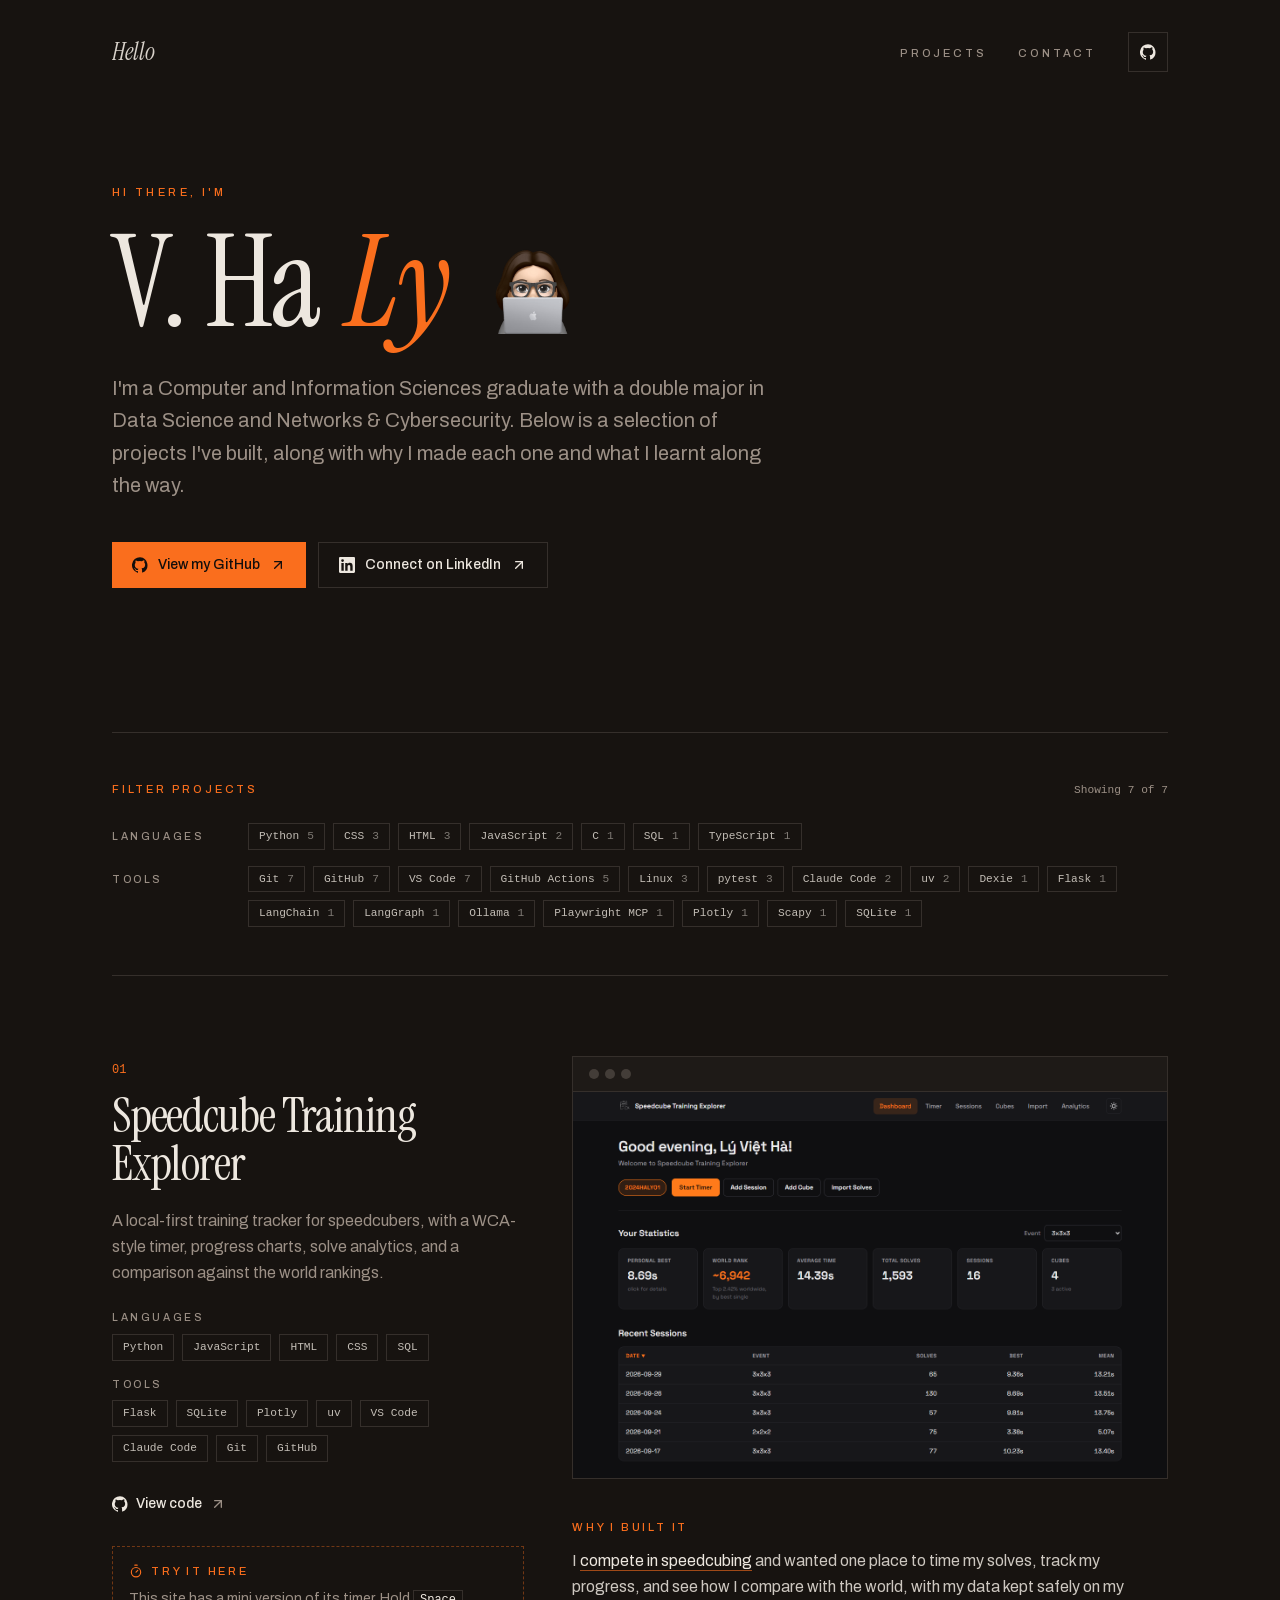
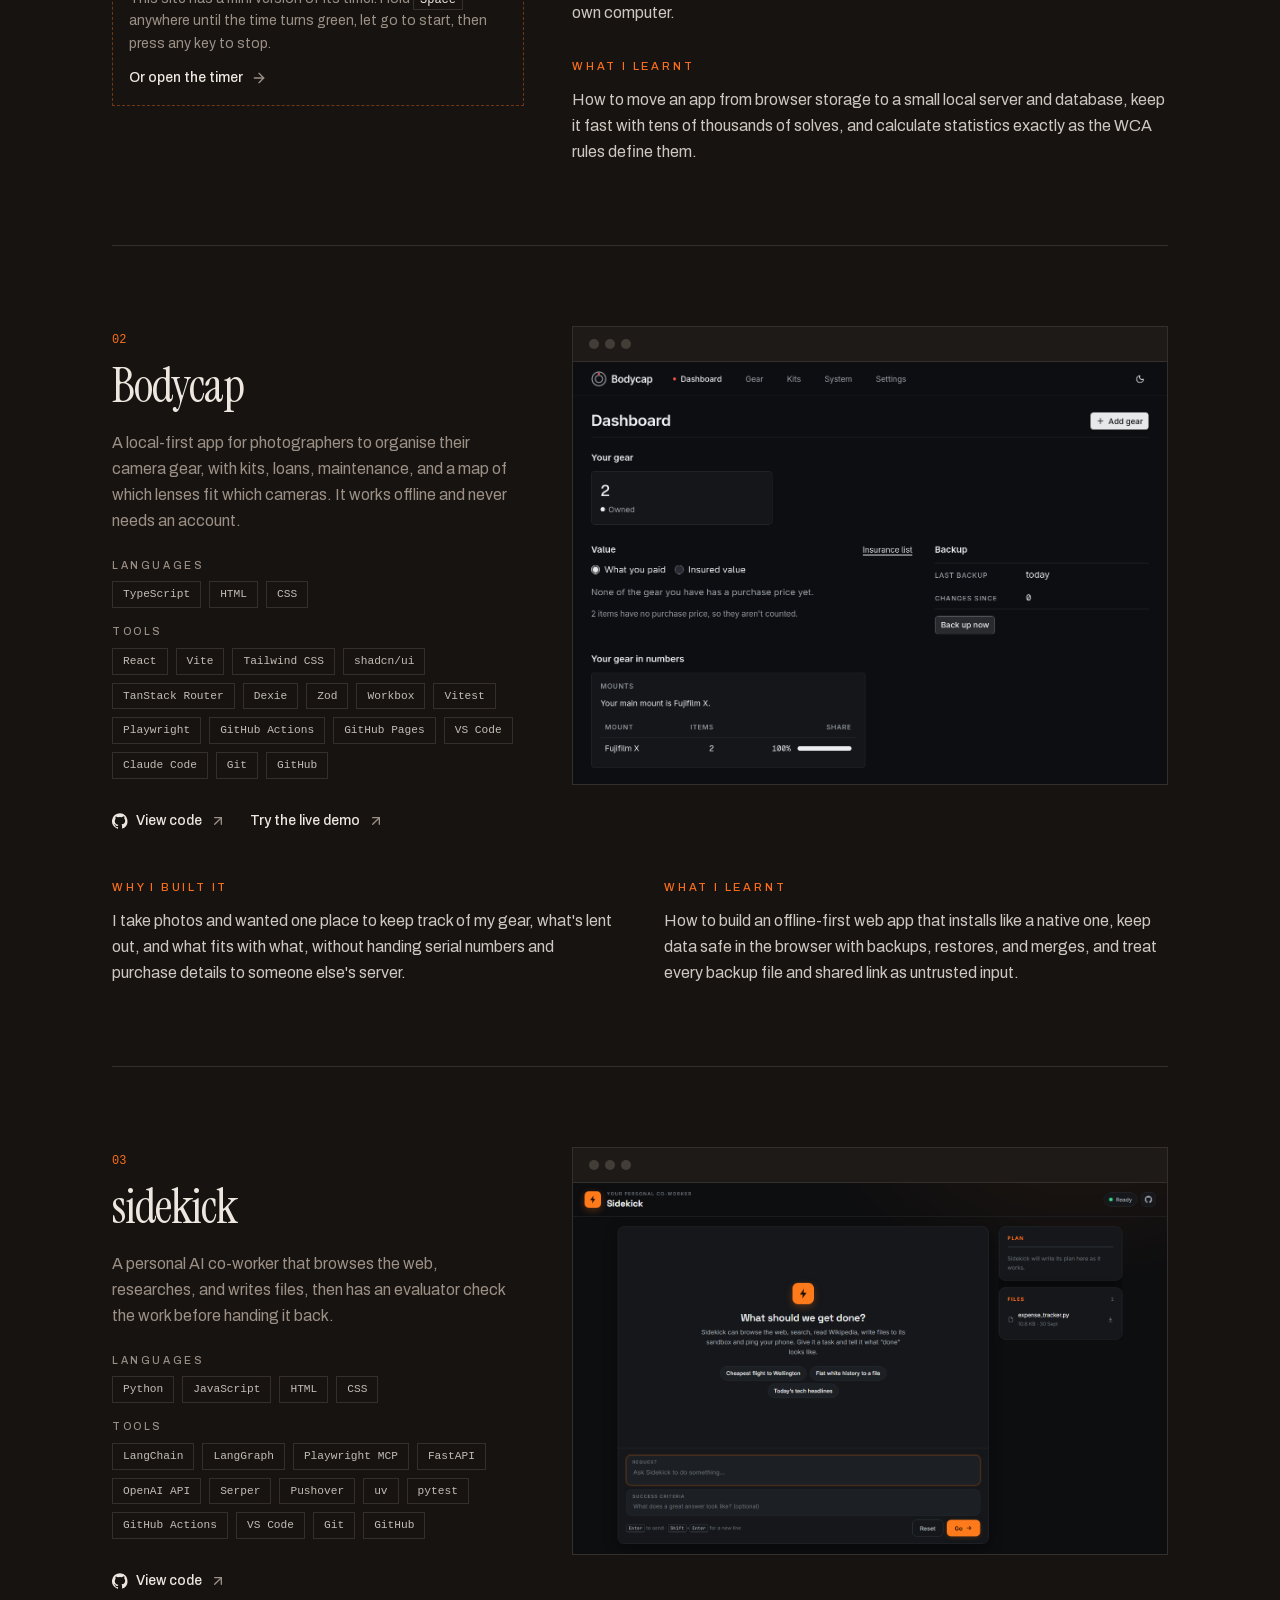
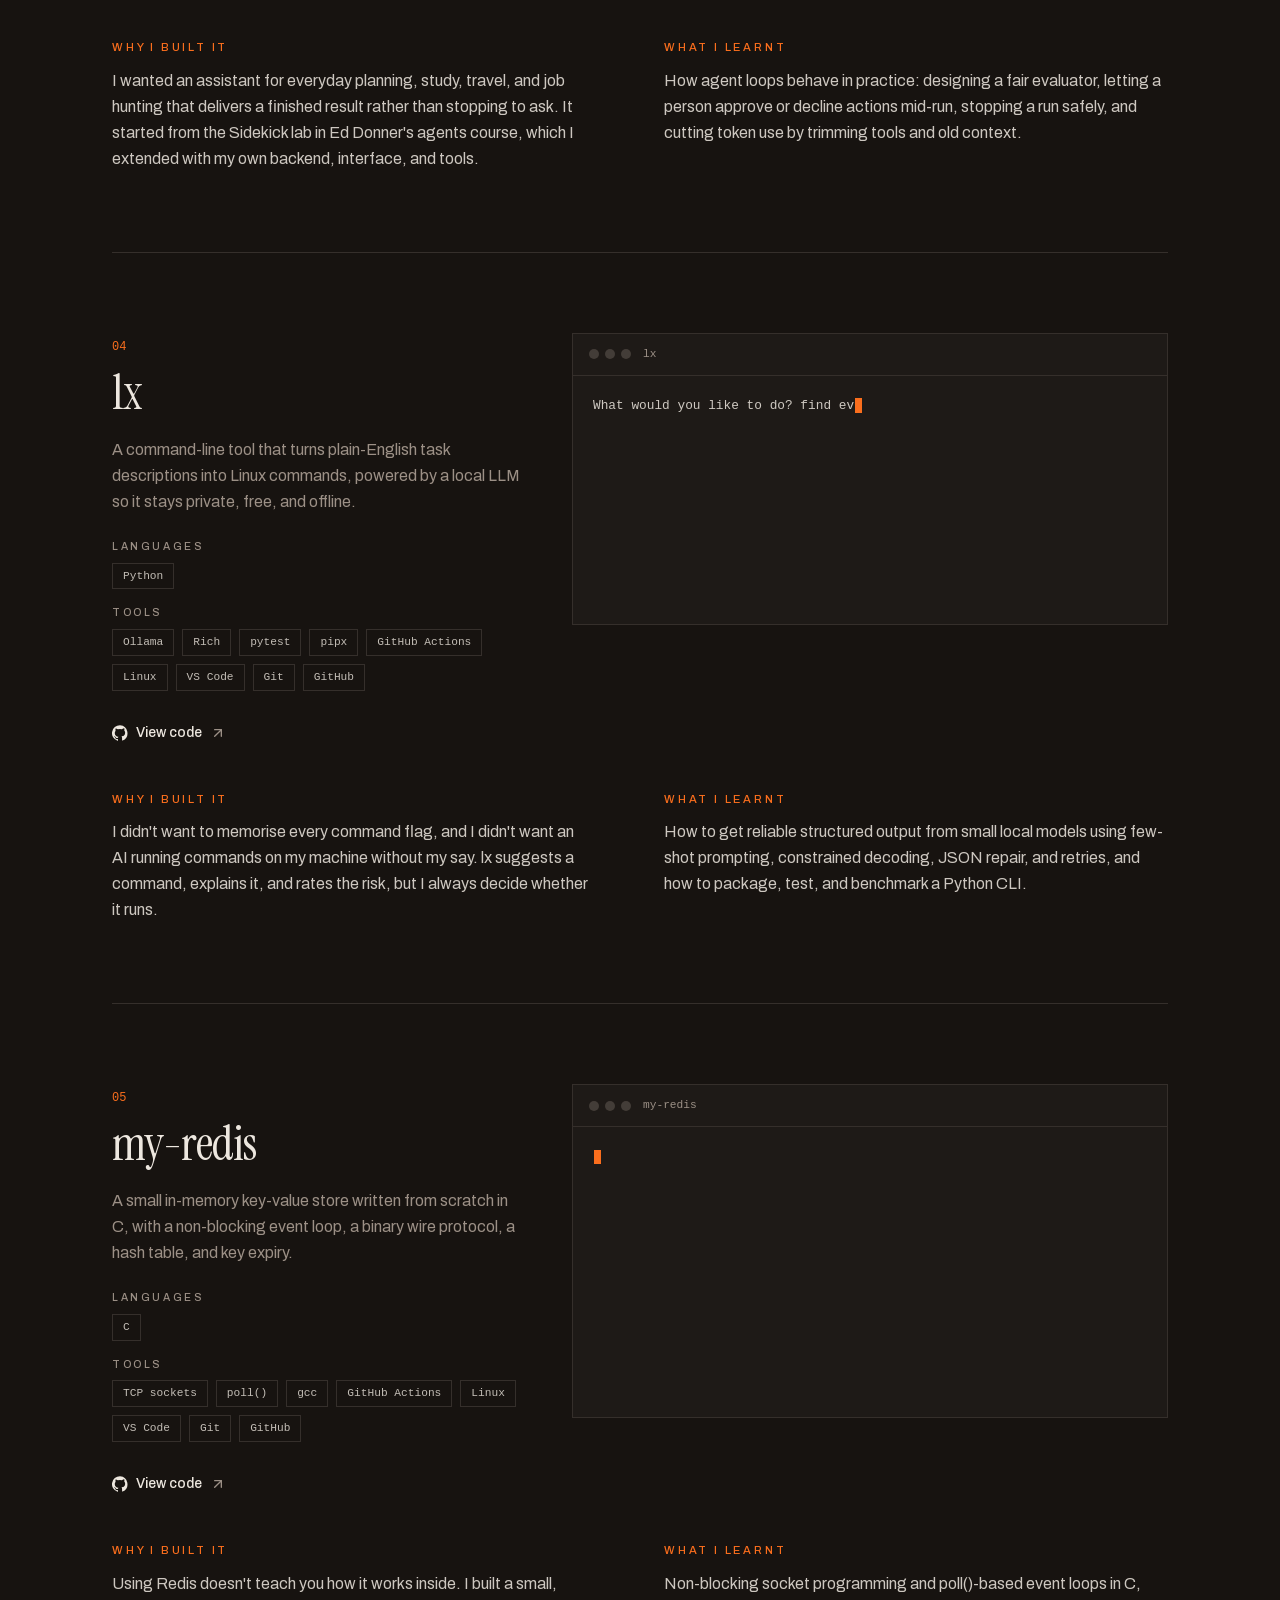
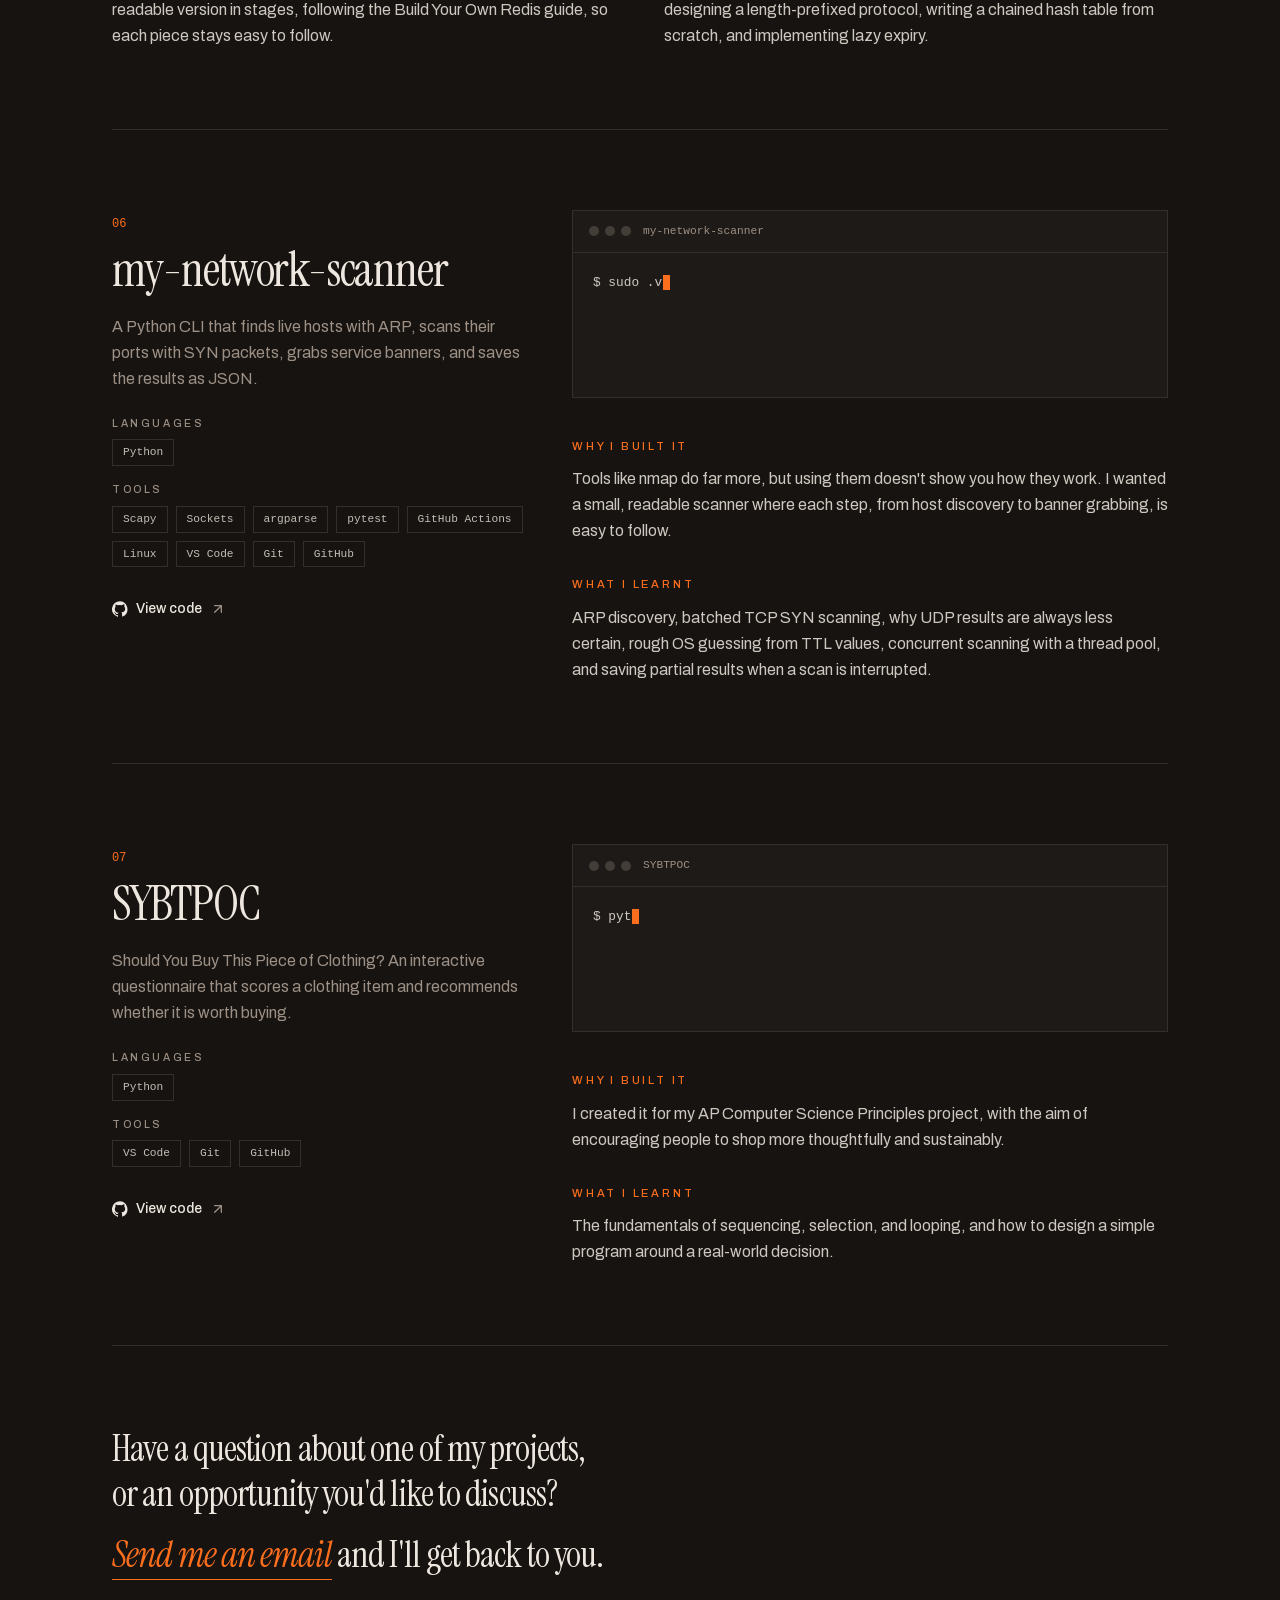
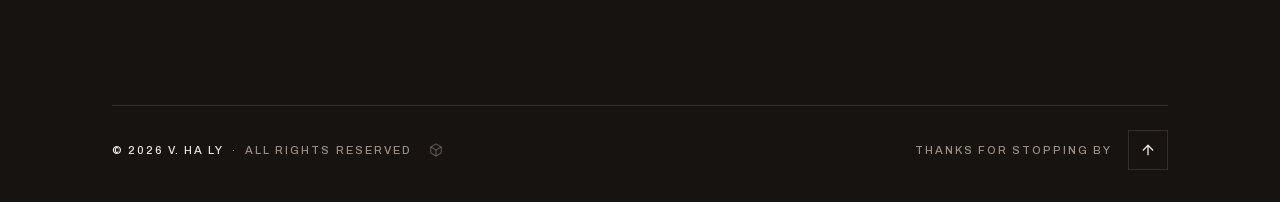
==== commit a826ef80: "deploy: havl-code/contact@95b72ecefae12bc1716a05966252e302c9812fec" ====
--- a/index.html
+++ b/index.html
@@ -1,4 +1,4 @@
-<!DOCTYPE html><html lang="en-NZ" class="dark bg-background archivo_9443aef7-module__vKFuNW__variable instrument_serif_267e791-module__2oylma__variable"><head><meta charSet="utf-8"/><meta name="viewport" content="width=device-width, initial-scale=1"/><link rel="preload" href="/_next/static/media/75affa71d1e2f6a7-s.p.17-aodiw50953.woff2" as="font" crossorigin="" type="font/woff2"/><link rel="preload" href="/_next/static/media/7ebf22b5a21034f8-s.p.3j3877k49yy0l.woff2" as="font" crossorigin="" type="font/woff2"/><link rel="preload" href="/_next/static/media/e41d5df559864f9e-s.p.1g73gv09-xcb6.woff2" as="font" crossorigin="" type="font/woff2"/><link rel="preload" href="/avatar.png" as="image"/><link rel="stylesheet" href="/_next/static/chunks/17v6lbbce6b5h.css" data-precedence="next"/><link rel="preload" as="script" fetchPriority="low" href="/_next/static/chunks/1t4a0pwsfe2kd.js"/><script src="/_next/static/chunks/2cs-piiv5the4.js" async=""></script><script src="/_next/static/chunks/16dbq9zph9u83.js" async=""></script><script src="/_next/static/chunks/turbopack-0x_aiuwc9akfd.js" async=""></script><script src="/_next/static/chunks/0r9n-jexni0q8.js" async=""></script><script src="/_next/static/chunks/2sy0l8h5f-7wz.js" async=""></script><meta name="theme-color" content="#25211d"/><meta name="color-scheme" content="dark"/><title>V. Ha Ly</title><meta name="description" content="Projects by V. Ha Ly, covering AI agents, systems programming, networking, and data tools, with why I built each one and what I learnt."/><link rel="icon" href="/avatar.png" type="image/png"/><link rel="apple-touch-icon" href="/avatar.png"/><meta name="next-size-adjust" content=""/><script src="/_next/static/chunks/0cz1d0mv5g_q7.js" noModule=""></script></head><body class="font-sans antialiased"><div hidden=""><!--$--><!--/$--></div><main id="top" class="mx-auto min-h-dvh w-full max-w-6xl px-4 py-6 sm:px-8 sm:py-8 lg:px-12"><section><div class="flex items-center justify-between gap-4"><p class="min-w-0 truncate font-serif text-xl italic text-foreground/90 sm:text-2xl"></p><div class="flex shrink-0 items-center gap-4 sm:gap-8"><nav aria-label="Sections"><ul class="flex gap-4 sm:gap-8"><li><a href="#projects" class="group relative py-1 text-[0.7rem] font-medium uppercase tracking-[0.18em] text-muted-foreground sm:tracking-[0.25em] transition-colors hover:text-primary">Projects<span class="absolute -bottom-0.5 left-0 h-px w-full origin-left scale-x-0 bg-primary transition-transform duration-300 group-hover:scale-x-100"></span></a></li><li><a href="#contact" class="group relative py-1 text-[0.7rem] font-medium uppercase tracking-[0.18em] text-muted-foreground sm:tracking-[0.25em] transition-colors hover:text-primary">Contact<span class="absolute -bottom-0.5 left-0 h-px w-full origin-left scale-x-0 bg-primary transition-transform duration-300 group-hover:scale-x-100"></span></a></li></ul></nav><a href="https://github.com/havl-code/havl-code.github.io" target="_blank" rel="noreferrer" aria-label="View this site on GitHub" title="View this site on GitHub" class="inline-flex size-10 shrink-0 items-center justify-center border border-border text-foreground transition-colors hover:border-primary hover:text-primary"><svg viewBox="0 0 24 24" fill="currentColor" aria-hidden="true" class="size-4"><path d="M12 .3a12 12 0 0 0-3.8 23.4c.6.1.8-.3.8-.6v-2c-3.3.7-4-1.6-4-1.6-.6-1.4-1.4-1.8-1.4-1.8-1-.7.1-.7.1-.7 1.2.1 1.8 1.2 1.8 1.2 1 1.8 2.8 1.3 3.5 1 .1-.8.4-1.3.7-1.6-2.7-.3-5.5-1.3-5.5-6 0-1.2.5-2.3 1.3-3.1-.2-.4-.6-1.6 0-3.2 0 0 1-.3 3.4 1.2a11.5 11.5 0 0 1 6 0C17.3 4.7 18.3 5 18.3 5c.6 1.6.2 2.8.1 3.2.8.8 1.3 1.9 1.3 3.1 0 4.6-2.8 5.6-5.5 5.9.5.4.9 1.1.9 2.2v3.3c0 .3.2.7.8.6A12 12 0 0 0 12 .3"></path></svg></a></div></div><p class="reveal mt-12 text-[0.7rem] font-medium uppercase tracking-[0.3em] text-primary sm:mt-20 lg:mt-28" style="animation-delay:80ms">Hi there, I&#x27;m</p><h1 class="reveal mt-6 flex flex-wrap gap-x-[0.22em] font-serif text-[3.75rem] leading-[0.9] tracking-[-0.02em] text-foreground sm:text-[6rem] lg:text-[8rem]" style="animation-delay:160ms"><span class="whitespace-nowrap">V. Ha</span><span class="italic text-primary">Ly</span><img src="/avatar.png" alt="" width="320" height="320" class="ml-[0.04em] size-[0.8em] self-center transition-transform duration-300 hover:-rotate-6 hover:scale-105"/></h1><p class="reveal mt-8 max-w-2xl text-pretty text-lg leading-relaxed text-muted-foreground sm:text-xl" style="animation-delay:240ms">I&#x27;m a Computer and Information Sciences graduate with a double major in Data Science and Networks &amp; Cybersecurity. Below is a selection of projects I&#x27;ve built, along with why I made each one and what I learnt along the way.</p><div class="reveal mt-10 flex flex-wrap gap-3" style="animation-delay:320ms"><a href="https://github.com/havl-code" target="_blank" rel="noreferrer" class="group inline-flex items-center gap-2.5 bg-primary px-5 py-3 text-sm font-medium text-primary-foreground transition-opacity hover:opacity-90"><svg viewBox="0 0 24 24" fill="currentColor" aria-hidden="true" class="size-4"><path d="M12 .3a12 12 0 0 0-3.8 23.4c.6.1.8-.3.8-.6v-2c-3.3.7-4-1.6-4-1.6-.6-1.4-1.4-1.8-1.4-1.8-1-.7.1-.7.1-.7 1.2.1 1.8 1.2 1.8 1.2 1 1.8 2.8 1.3 3.5 1 .1-.8.4-1.3.7-1.6-2.7-.3-5.5-1.3-5.5-6 0-1.2.5-2.3 1.3-3.1-.2-.4-.6-1.6 0-3.2 0 0 1-.3 3.4 1.2a11.5 11.5 0 0 1 6 0C17.3 4.7 18.3 5 18.3 5c.6 1.6.2 2.8.1 3.2.8.8 1.3 1.9 1.3 3.1 0 4.6-2.8 5.6-5.5 5.9.5.4.9 1.1.9 2.2v3.3c0 .3.2.7.8.6A12 12 0 0 0 12 .3"></path></svg>View my GitHub<svg xmlns="http://www.w3.org/2000/svg" width="24" height="24" viewBox="0 0 24 24" fill="none" stroke="currentColor" stroke-width="2" stroke-linecap="round" stroke-linejoin="round" class="lucide lucide-arrow-up-right size-4 transition-transform duration-300 group-hover:-translate-y-0.5 group-hover:translate-x-0.5" aria-hidden="true"><path d="M7 7h10v10"></path><path d="M7 17 17 7"></path></svg></a><a href="https://www.linkedin.com/in/viet-ha-ly/" target="_blank" rel="noreferrer" class="group inline-flex items-center gap-2.5 border border-border px-5 py-3 text-sm font-medium text-foreground transition-colors hover:border-primary hover:text-primary"><svg viewBox="0 0 24 24" fill="currentColor" aria-hidden="true" class="size-4"><path d="M20.45 20.45h-3.56v-5.57c0-1.33-.02-3.04-1.85-3.04-1.85 0-2.14 1.45-2.14 2.94v5.67H9.35V9h3.41v1.56h.05c.48-.9 1.64-1.85 3.37-1.85 3.6 0 4.27 2.37 4.27 5.46v6.28zM5.34 7.43a2.06 2.06 0 1 1 0-4.13 2.06 2.06 0 0 1 0 4.13zM7.12 20.45H3.56V9h3.56v11.45zM22.23 0H1.77C.79 0 0 .77 0 1.73v20.54C0 23.23.79 24 1.77 24h20.45c.98 0 1.78-.77 1.78-1.73V1.73C24 .77 23.2 0 22.22 0z"></path></svg>Connect on LinkedIn<svg xmlns="http://www.w3.org/2000/svg" width="24" height="24" viewBox="0 0 24 24" fill="none" stroke="currentColor" stroke-width="2" stroke-linecap="round" stroke-linejoin="round" class="lucide lucide-arrow-up-right size-4 transition-transform duration-300 group-hover:-translate-y-0.5 group-hover:translate-x-0.5" aria-hidden="true"><path d="M7 7h10v10"></path><path d="M7 17 17 7"></path></svg></a></div></section><section id="projects" aria-label="Projects" class="mt-20 scroll-mt-6 sm:mt-28 lg:mt-36"><div class="border-t border-border py-10 sm:py-12"><div class="flex flex-wrap items-baseline justify-between gap-4"><h2 class="text-[0.7rem] font-medium uppercase tracking-[0.25em] text-primary">Filter projects</h2><p class="font-mono text-[0.7rem] text-muted-foreground" aria-live="polite">Showing <!-- -->7<!-- --> of <!-- -->7</p></div><div class="mt-6 space-y-4"><div class="grid gap-3 sm:grid-cols-[7rem_1fr] sm:gap-6"><p class="pt-1.5 text-[0.65rem] font-medium uppercase tracking-[0.25em] text-muted-foreground">Languages</p><div class="flex flex-wrap gap-2" role="group" aria-label="Languages"><button type="button" aria-pressed="false" class="inline-flex items-center gap-2 border px-2.5 py-1 font-mono text-[0.7rem] transition-colors focus-visible:outline-2 focus-visible:outline-offset-2 focus-visible:outline-primary border-border text-foreground/80 hover:border-primary hover:text-primary">Python<span class="opacity-60 tabular-nums">6</span></button><button type="button" aria-pressed="false" class="inline-flex items-center gap-2 border px-2.5 py-1 font-mono text-[0.7rem] transition-colors focus-visible:outline-2 focus-visible:outline-offset-2 focus-visible:outline-primary border-border text-foreground/80 hover:border-primary hover:text-primary">CSS<span class="opacity-60 tabular-nums">3</span></button><button type="button" aria-pressed="false" class="inline-flex items-center gap-2 border px-2.5 py-1 font-mono text-[0.7rem] transition-colors focus-visible:outline-2 focus-visible:outline-offset-2 focus-visible:outline-primary border-border text-foreground/80 hover:border-primary hover:text-primary">HTML<span class="opacity-60 tabular-nums">3</span></button><button type="button" aria-pressed="false" class="inline-flex items-center gap-2 border px-2.5 py-1 font-mono text-[0.7rem] transition-colors focus-visible:outline-2 focus-visible:outline-offset-2 focus-visible:outline-primary border-border text-foreground/80 hover:border-primary hover:text-primary">JavaScript<span class="opacity-60 tabular-nums">3</span></button><button type="button" aria-pressed="false" class="inline-flex items-center gap-2 border px-2.5 py-1 font-mono text-[0.7rem] transition-colors focus-visible:outline-2 focus-visible:outline-offset-2 focus-visible:outline-primary border-border text-foreground/80 hover:border-primary hover:text-primary">C<span class="opacity-60 tabular-nums">1</span></button><button type="button" aria-pressed="false" class="inline-flex items-center gap-2 border px-2.5 py-1 font-mono text-[0.7rem] transition-colors focus-visible:outline-2 focus-visible:outline-offset-2 focus-visible:outline-primary border-border text-foreground/80 hover:border-primary hover:text-primary">SQL<span class="opacity-60 tabular-nums">1</span></button></div></div><div class="grid gap-3 sm:grid-cols-[7rem_1fr] sm:gap-6"><p class="pt-1.5 text-[0.65rem] font-medium uppercase tracking-[0.25em] text-muted-foreground">Tools</p><div class="flex flex-wrap gap-2" role="group" aria-label="Tools"><button type="button" aria-pressed="false" class="inline-flex items-center gap-2 border px-2.5 py-1 font-mono text-[0.7rem] transition-colors focus-visible:outline-2 focus-visible:outline-offset-2 focus-visible:outline-primary border-border text-foreground/80 hover:border-primary hover:text-primary">Git<span class="opacity-60 tabular-nums">7</span></button><button type="button" aria-pressed="false" class="inline-flex items-center gap-2 border px-2.5 py-1 font-mono text-[0.7rem] transition-colors focus-visible:outline-2 focus-visible:outline-offset-2 focus-visible:outline-primary border-border text-foreground/80 hover:border-primary hover:text-primary">GitHub<span class="opacity-60 tabular-nums">7</span></button><button type="button" aria-pressed="false" class="inline-flex items-center gap-2 border px-2.5 py-1 font-mono text-[0.7rem] transition-colors focus-visible:outline-2 focus-visible:outline-offset-2 focus-visible:outline-primary border-border text-foreground/80 hover:border-primary hover:text-primary">VS Code<span class="opacity-60 tabular-nums">7</span></button><button type="button" aria-pressed="false" class="inline-flex items-center gap-2 border px-2.5 py-1 font-mono text-[0.7rem] transition-colors focus-visible:outline-2 focus-visible:outline-offset-2 focus-visible:outline-primary border-border text-foreground/80 hover:border-primary hover:text-primary">GitHub Actions<span class="opacity-60 tabular-nums">4</span></button><button type="button" aria-pressed="false" class="inline-flex items-center gap-2 border px-2.5 py-1 font-mono text-[0.7rem] transition-colors focus-visible:outline-2 focus-visible:outline-offset-2 focus-visible:outline-primary border-border text-foreground/80 hover:border-primary hover:text-primary">Linux<span class="opacity-60 tabular-nums">3</span></button><button type="button" aria-pressed="false" class="inline-flex items-center gap-2 border px-2.5 py-1 font-mono text-[0.7rem] transition-colors focus-visible:outline-2 focus-visible:outline-offset-2 focus-visible:outline-primary border-border text-foreground/80 hover:border-primary hover:text-primary">pytest<span class="opacity-60 tabular-nums">3</span></button><button type="button" aria-pressed="false" class="inline-flex items-center gap-2 border px-2.5 py-1 font-mono text-[0.7rem] transition-colors focus-visible:outline-2 focus-visible:outline-offset-2 focus-visible:outline-primary border-border text-foreground/80 hover:border-primary hover:text-primary">FastAPI<span class="opacity-60 tabular-nums">2</span></button><button type="button" aria-pressed="false" class="inline-flex items-center gap-2 border px-2.5 py-1 font-mono text-[0.7rem] transition-colors focus-visible:outline-2 focus-visible:outline-offset-2 focus-visible:outline-primary border-border text-foreground/80 hover:border-primary hover:text-primary">OpenAI API<span class="opacity-60 tabular-nums">2</span></button><button type="button" aria-pressed="false" class="inline-flex items-center gap-2 border px-2.5 py-1 font-mono text-[0.7rem] transition-colors focus-visible:outline-2 focus-visible:outline-offset-2 focus-visible:outline-primary border-border text-foreground/80 hover:border-primary hover:text-primary">uv<span class="opacity-60 tabular-nums">2</span></button><button type="button" aria-pressed="false" class="inline-flex items-center gap-2 border px-2.5 py-1 font-mono text-[0.7rem] transition-colors focus-visible:outline-2 focus-visible:outline-offset-2 focus-visible:outline-primary border-border text-foreground/80 hover:border-primary hover:text-primary">Flask<span class="opacity-60 tabular-nums">1</span></button><button type="button" aria-pressed="false" class="inline-flex items-center gap-2 border px-2.5 py-1 font-mono text-[0.7rem] transition-colors focus-visible:outline-2 focus-visible:outline-offset-2 focus-visible:outline-primary border-border text-foreground/80 hover:border-primary hover:text-primary">LangChain<span class="opacity-60 tabular-nums">1</span></button><button type="button" aria-pressed="false" class="inline-flex items-center gap-2 border px-2.5 py-1 font-mono text-[0.7rem] transition-colors focus-visible:outline-2 focus-visible:outline-offset-2 focus-visible:outline-primary border-border text-foreground/80 hover:border-primary hover:text-primary">LangGraph<span class="opacity-60 tabular-nums">1</span></button><button type="button" aria-pressed="false" class="inline-flex items-center gap-2 border px-2.5 py-1 font-mono text-[0.7rem] transition-colors focus-visible:outline-2 focus-visible:outline-offset-2 focus-visible:outline-primary border-border text-foreground/80 hover:border-primary hover:text-primary">Ollama<span class="opacity-60 tabular-nums">1</span></button><button type="button" aria-pressed="false" class="inline-flex items-center gap-2 border px-2.5 py-1 font-mono text-[0.7rem] transition-colors focus-visible:outline-2 focus-visible:outline-offset-2 focus-visible:outline-primary border-border text-foreground/80 hover:border-primary hover:text-primary">Playwright MCP<span class="opacity-60 tabular-nums">1</span></button><button type="button" aria-pressed="false" class="inline-flex items-center gap-2 border px-2.5 py-1 font-mono text-[0.7rem] transition-colors focus-visible:outline-2 focus-visible:outline-offset-2 focus-visible:outline-primary border-border text-foreground/80 hover:border-primary hover:text-primary">Plotly<span class="opacity-60 tabular-nums">1</span></button><button type="button" aria-pressed="false" class="inline-flex items-center gap-2 border px-2.5 py-1 font-mono text-[0.7rem] transition-colors focus-visible:outline-2 focus-visible:outline-offset-2 focus-visible:outline-primary border-border text-foreground/80 hover:border-primary hover:text-primary">Render<span class="opacity-60 tabular-nums">1</span></button><button type="button" aria-pressed="false" class="inline-flex items-center gap-2 border px-2.5 py-1 font-mono text-[0.7rem] transition-colors focus-visible:outline-2 focus-visible:outline-offset-2 focus-visible:outline-primary border-border text-foreground/80 hover:border-primary hover:text-primary">Scapy<span class="opacity-60 tabular-nums">1</span></button><button type="button" aria-pressed="false" class="inline-flex items-center gap-2 border px-2.5 py-1 font-mono text-[0.7rem] transition-colors focus-visible:outline-2 focus-visible:outline-offset-2 focus-visible:outline-primary border-border text-foreground/80 hover:border-primary hover:text-primary">SQLite<span class="opacity-60 tabular-nums">1</span></button></div></div></div></div><article class="border-t border-border py-14 sm:py-20 "><div class="grid grid-cols-1 gap-10 lg:grid-cols-12 lg:gap-12"><div class="min-w-0 lg:col-span-5"><span class="font-mono text-xs tabular-nums text-primary">01</span><h2 class="mt-3 font-serif text-4xl leading-none tracking-tight text-foreground sm:text-5xl">Speedcube Training Explorer</h2><p class="mt-5 text-pretty leading-relaxed text-muted-foreground">A local-first training tracker for speedcubers, with a WCA-style timer, progress charts, solve analytics, and a comparison against the world rankings.</p><div class="mt-6 space-y-4"><div><p class="text-[0.65rem] font-medium uppercase tracking-[0.25em] text-muted-foreground">Languages</p><ul class="mt-2 flex flex-wrap gap-2" aria-label="Languages"><li class="border px-2.5 py-1 font-mono text-[0.7rem] border-border text-foreground/80">Python</li><li class="border px-2.5 py-1 font-mono text-[0.7rem] border-border text-foreground/80">JavaScript</li><li class="border px-2.5 py-1 font-mono text-[0.7rem] border-border text-foreground/80">HTML</li><li class="border px-2.5 py-1 font-mono text-[0.7rem] border-border text-foreground/80">CSS</li><li class="border px-2.5 py-1 font-mono text-[0.7rem] border-border text-foreground/80">SQL</li></ul></div><div><p class="text-[0.65rem] font-medium uppercase tracking-[0.25em] text-muted-foreground">Tools</p><ul class="mt-2 flex flex-wrap gap-2" aria-label="Tools"><li class="border px-2.5 py-1 font-mono text-[0.7rem] border-border text-foreground/80">Flask</li><li class="border px-2.5 py-1 font-mono text-[0.7rem] border-border text-foreground/80">SQLite</li><li class="border px-2.5 py-1 font-mono text-[0.7rem] border-border text-foreground/80">Plotly</li><li class="border px-2.5 py-1 font-mono text-[0.7rem] border-border text-foreground/80">uv</li><li class="border px-2.5 py-1 font-mono text-[0.7rem] border-border text-foreground/80">VS Code</li><li class="border px-2.5 py-1 font-mono text-[0.7rem] border-border text-foreground/80">Claude Code</li><li class="border px-2.5 py-1 font-mono text-[0.7rem] border-border text-foreground/80">Git</li><li class="border px-2.5 py-1 font-mono text-[0.7rem] border-border text-foreground/80">GitHub</li></ul></div></div><div class="mt-8 flex flex-wrap gap-x-6 gap-y-3"><a href="https://github.com/havl-code/speedcube-training-explorer" target="_blank" rel="noreferrer" class="group inline-flex items-center gap-2 text-sm font-medium text-foreground transition-colors hover:text-primary"><svg viewBox="0 0 24 24" fill="currentColor" aria-hidden="true" class="size-4"><path d="M12 .3a12 12 0 0 0-3.8 23.4c.6.1.8-.3.8-.6v-2c-3.3.7-4-1.6-4-1.6-.6-1.4-1.4-1.8-1.4-1.8-1-.7.1-.7.1-.7 1.2.1 1.8 1.2 1.8 1.2 1 1.8 2.8 1.3 3.5 1 .1-.8.4-1.3.7-1.6-2.7-.3-5.5-1.3-5.5-6 0-1.2.5-2.3 1.3-3.1-.2-.4-.6-1.6 0-3.2 0 0 1-.3 3.4 1.2a11.5 11.5 0 0 1 6 0C17.3 4.7 18.3 5 18.3 5c.6 1.6.2 2.8.1 3.2.8.8 1.3 1.9 1.3 3.1 0 4.6-2.8 5.6-5.5 5.9.5.4.9 1.1.9 2.2v3.3c0 .3.2.7.8.6A12 12 0 0 0 12 .3"></path></svg>View code<svg xmlns="http://www.w3.org/2000/svg" width="24" height="24" viewBox="0 0 24 24" fill="none" stroke="currentColor" stroke-width="2" stroke-linecap="round" stroke-linejoin="round" class="lucide lucide-arrow-up-right size-4 text-muted-foreground transition-all duration-300 group-hover:-translate-y-0.5 group-hover:translate-x-0.5 group-hover:text-primary" aria-hidden="true"><path d="M7 7h10v10"></path><path d="M7 17 17 7"></path></svg></a></div><div class="mt-8 border border-dashed border-primary/40 p-4"><p class="flex items-center gap-2 text-[0.7rem] font-medium uppercase tracking-[0.25em] text-primary"><svg xmlns="http://www.w3.org/2000/svg" width="24" height="24" viewBox="0 0 24 24" fill="none" stroke="currentColor" stroke-width="2" stroke-linecap="round" stroke-linejoin="round" class="lucide lucide-timer size-3.5" aria-hidden="true"><line x1="10" x2="14" y1="2" y2="2"></line><line x1="12" x2="15" y1="14" y2="11"></line><circle cx="12" cy="14" r="8"></circle></svg>Try it here</p><p class="mt-2 text-sm leading-relaxed text-muted-foreground">This site has a mini version of its timer. Hold<!-- --> <kbd class="border border-border px-1.5 py-0.5 font-mono text-xs text-foreground">Space</kbd> <!-- -->anywhere until the time turns green, let go to start, then press any key to stop.</p><button type="button" class="group mt-3 inline-flex items-center gap-2 text-sm font-medium text-foreground transition-colors hover:text-primary">Or open the timer<svg xmlns="http://www.w3.org/2000/svg" width="24" height="24" viewBox="0 0 24 24" fill="none" stroke="currentColor" stroke-width="2" stroke-linecap="round" stroke-linejoin="round" class="lucide lucide-arrow-right size-4 text-muted-foreground transition-all duration-300 group-hover:translate-x-0.5 group-hover:text-primary" aria-hidden="true"><path d="M5 12h14"></path><path d="m12 5 7 7-7 7"></path></svg></button></div></div><div class="min-w-0 lg:col-span-7"><a href="https://github.com/havl-code/speedcube-training-explorer" target="_blank" rel="noreferrer" class="overflow-hidden border border-border bg-card group block transition-colors hover:border-primary focus-visible:outline-2 focus-visible:outline-offset-4 focus-visible:outline-primary"><div class="flex items-center gap-3 border-b border-border px-4 py-3"><div class="flex gap-1.5" aria-hidden="true"><span class="size-2.5 rounded-full bg-muted-foreground/30"></span><span class="size-2.5 rounded-full bg-muted-foreground/30"></span><span class="size-2.5 rounded-full bg-muted-foreground/30"></span></div></div><div class="relative overflow-hidden"><img src="/projects/speedcube-training-explorer.png" alt="The Speedcube Training Explorer dashboard, showing a personal best, an estimated world rank, and recent sessions" loading="lazy" class="block w-full transition-transform duration-500 ease-out group-hover:scale-[1.02]"/><span class="absolute bottom-3 right-3 inline-flex items-center gap-2 bg-background/90 px-3 py-1.5 text-xs font-medium text-foreground opacity-0 transition-opacity duration-300 group-hover:opacity-100 group-focus-visible:opacity-100"><svg viewBox="0 0 24 24" fill="currentColor" aria-hidden="true" class="size-3.5"><path d="M12 .3a12 12 0 0 0-3.8 23.4c.6.1.8-.3.8-.6v-2c-3.3.7-4-1.6-4-1.6-.6-1.4-1.4-1.8-1.4-1.8-1-.7.1-.7.1-.7 1.2.1 1.8 1.2 1.8 1.2 1 1.8 2.8 1.3 3.5 1 .1-.8.4-1.3.7-1.6-2.7-.3-5.5-1.3-5.5-6 0-1.2.5-2.3 1.3-3.1-.2-.4-.6-1.6 0-3.2 0 0 1-.3 3.4 1.2a11.5 11.5 0 0 1 6 0C17.3 4.7 18.3 5 18.3 5c.6 1.6.2 2.8.1 3.2.8.8 1.3 1.9 1.3 3.1 0 4.6-2.8 5.6-5.5 5.9.5.4.9 1.1.9 2.2v3.3c0 .3.2.7.8.6A12 12 0 0 0 12 .3"></path></svg>View <!-- -->Speedcube Training Explorer<!-- --> on GitHub<svg xmlns="http://www.w3.org/2000/svg" width="24" height="24" viewBox="0 0 24 24" fill="none" stroke="currentColor" stroke-width="2" stroke-linecap="round" stroke-linejoin="round" class="lucide lucide-arrow-up-right size-3.5" aria-hidden="true"><path d="M7 7h10v10"></path><path d="M7 17 17 7"></path></svg></span></div></a><dl class="grid gap-8 sm:grid-cols-2 mt-10 lg:grid-cols-1"><div><dt class="text-[0.7rem] font-medium uppercase tracking-[0.25em] text-primary">Why I built it</dt><dd class="mt-3 text-pretty leading-relaxed text-foreground/85">I <a href="https://www.worldcubeassociation.org/persons/2024HALY01" target="_blank" rel="noreferrer" title="my WCA profile" class="text-foreground underline decoration-primary/60 underline-offset-4 transition-colors hover:text-primary hover:decoration-primary">compete in speedcubing<span class="sr-only"> (<!-- -->my WCA profile<!-- -->)</span></a> and wanted one place to time my solves, track my progress, and see how I compare with the world, with my data kept safely on my own computer.</dd></div><div><dt class="text-[0.7rem] font-medium uppercase tracking-[0.25em] text-primary">What I learnt</dt><dd class="mt-3 text-pretty leading-relaxed text-foreground/85">How to move an app from browser storage to a small local server and database, keep it fast with tens of thousands of solves, and calculate statistics exactly as the WCA rules define them.</dd></div></dl></div></div></article><article class="border-t border-border py-14 sm:py-20 "><div class="grid grid-cols-1 gap-10 lg:grid-cols-12 lg:gap-12"><div class="min-w-0 lg:col-span-5"><span class="font-mono text-xs tabular-nums text-primary">02</span><h2 class="mt-3 font-serif text-4xl leading-none tracking-tight text-foreground sm:text-5xl">twin</h2><p class="mt-5 text-pretty leading-relaxed text-muted-foreground">A digital twin that chats with visitors as me, answering questions about my background, skills, and experience in my own voice.</p><div class="mt-6 space-y-4"><div><p class="text-[0.65rem] font-medium uppercase tracking-[0.25em] text-muted-foreground">Languages</p><ul class="mt-2 flex flex-wrap gap-2" aria-label="Languages"><li class="border px-2.5 py-1 font-mono text-[0.7rem] border-border text-foreground/80">Python</li><li class="border px-2.5 py-1 font-mono text-[0.7rem] border-border text-foreground/80">JavaScript</li><li class="border px-2.5 py-1 font-mono text-[0.7rem] border-border text-foreground/80">HTML</li><li class="border px-2.5 py-1 font-mono text-[0.7rem] border-border text-foreground/80">CSS</li></ul></div><div><p class="text-[0.65rem] font-medium uppercase tracking-[0.25em] text-muted-foreground">Tools</p><ul class="mt-2 flex flex-wrap gap-2" aria-label="Tools"><li class="border px-2.5 py-1 font-mono text-[0.7rem] border-border text-foreground/80">FastAPI</li><li class="border px-2.5 py-1 font-mono text-[0.7rem] border-border text-foreground/80">OpenAI API</li><li class="border px-2.5 py-1 font-mono text-[0.7rem] border-border text-foreground/80">marked</li><li class="border px-2.5 py-1 font-mono text-[0.7rem] border-border text-foreground/80">DOMPurify</li><li class="border px-2.5 py-1 font-mono text-[0.7rem] border-border text-foreground/80">Render</li><li class="border px-2.5 py-1 font-mono text-[0.7rem] border-border text-foreground/80">VS Code</li><li class="border px-2.5 py-1 font-mono text-[0.7rem] border-border text-foreground/80">Git</li><li class="border px-2.5 py-1 font-mono text-[0.7rem] border-border text-foreground/80">GitHub</li></ul></div></div><div class="mt-8 flex flex-wrap gap-x-6 gap-y-3"><a href="https://github.com/havl-code/twin" target="_blank" rel="noreferrer" class="group inline-flex items-center gap-2 text-sm font-medium text-foreground transition-colors hover:text-primary"><svg viewBox="0 0 24 24" fill="currentColor" aria-hidden="true" class="size-4"><path d="M12 .3a12 12 0 0 0-3.8 23.4c.6.1.8-.3.8-.6v-2c-3.3.7-4-1.6-4-1.6-.6-1.4-1.4-1.8-1.4-1.8-1-.7.1-.7.1-.7 1.2.1 1.8 1.2 1.8 1.2 1 1.8 2.8 1.3 3.5 1 .1-.8.4-1.3.7-1.6-2.7-.3-5.5-1.3-5.5-6 0-1.2.5-2.3 1.3-3.1-.2-.4-.6-1.6 0-3.2 0 0 1-.3 3.4 1.2a11.5 11.5 0 0 1 6 0C17.3 4.7 18.3 5 18.3 5c.6 1.6.2 2.8.1 3.2.8.8 1.3 1.9 1.3 3.1 0 4.6-2.8 5.6-5.5 5.9.5.4.9 1.1.9 2.2v3.3c0 .3.2.7.8.6A12 12 0 0 0 12 .3"></path></svg>View code<svg xmlns="http://www.w3.org/2000/svg" width="24" height="24" viewBox="0 0 24 24" fill="none" stroke="currentColor" stroke-width="2" stroke-linecap="round" stroke-linejoin="round" class="lucide lucide-arrow-up-right size-4 text-muted-foreground transition-all duration-300 group-hover:-translate-y-0.5 group-hover:translate-x-0.5 group-hover:text-primary" aria-hidden="true"><path d="M7 7h10v10"></path><path d="M7 17 17 7"></path></svg></a><a href="https://twin-828z.onrender.com" target="_blank" rel="noreferrer" class="group inline-flex items-center gap-2 text-sm font-medium text-foreground transition-colors hover:text-primary">Try the live demo<svg xmlns="http://www.w3.org/2000/svg" width="24" height="24" viewBox="0 0 24 24" fill="none" stroke="currentColor" stroke-width="2" stroke-linecap="round" stroke-linejoin="round" class="lucide lucide-arrow-up-right size-4 text-muted-foreground transition-all duration-300 group-hover:-translate-y-0.5 group-hover:translate-x-0.5 group-hover:text-primary" aria-hidden="true"><path d="M7 7h10v10"></path><path d="M7 17 17 7"></path></svg></a></div></div><div class="min-w-0 lg:col-span-7"><a href="https://github.com/havl-code/twin" target="_blank" rel="noreferrer" class="overflow-hidden border border-border bg-card group block transition-colors hover:border-primary focus-visible:outline-2 focus-visible:outline-offset-4 focus-visible:outline-primary"><div class="flex items-center gap-3 border-b border-border px-4 py-3"><div class="flex gap-1.5" aria-hidden="true"><span class="size-2.5 rounded-full bg-muted-foreground/30"></span><span class="size-2.5 rounded-full bg-muted-foreground/30"></span><span class="size-2.5 rounded-full bg-muted-foreground/30"></span></div></div><div class="relative overflow-hidden"><img src="/projects/twin.png" alt="The twin chat page, with suggested questions about my background, current projects, skills, and how to get in touch" loading="lazy" class="block w-full transition-transform duration-500 ease-out group-hover:scale-[1.02]"/><span class="absolute bottom-3 right-3 inline-flex items-center gap-2 bg-background/90 px-3 py-1.5 text-xs font-medium text-foreground opacity-0 transition-opacity duration-300 group-hover:opacity-100 group-focus-visible:opacity-100"><svg viewBox="0 0 24 24" fill="currentColor" aria-hidden="true" class="size-3.5"><path d="M12 .3a12 12 0 0 0-3.8 23.4c.6.1.8-.3.8-.6v-2c-3.3.7-4-1.6-4-1.6-.6-1.4-1.4-1.8-1.4-1.8-1-.7.1-.7.1-.7 1.2.1 1.8 1.2 1.8 1.2 1 1.8 2.8 1.3 3.5 1 .1-.8.4-1.3.7-1.6-2.7-.3-5.5-1.3-5.5-6 0-1.2.5-2.3 1.3-3.1-.2-.4-.6-1.6 0-3.2 0 0 1-.3 3.4 1.2a11.5 11.5 0 0 1 6 0C17.3 4.7 18.3 5 18.3 5c.6 1.6.2 2.8.1 3.2.8.8 1.3 1.9 1.3 3.1 0 4.6-2.8 5.6-5.5 5.9.5.4.9 1.1.9 2.2v3.3c0 .3.2.7.8.6A12 12 0 0 0 12 .3"></path></svg>View <!-- -->twin<!-- --> on GitHub<svg xmlns="http://www.w3.org/2000/svg" width="24" height="24" viewBox="0 0 24 24" fill="none" stroke="currentColor" stroke-width="2" stroke-linecap="round" stroke-linejoin="round" class="lucide lucide-arrow-up-right size-3.5" aria-hidden="true"><path d="M7 7h10v10"></path><path d="M7 17 17 7"></path></svg></span></div></a></div></div><dl class="grid gap-8 sm:grid-cols-2 mt-10 lg:mt-12 lg:gap-12"><div><dt class="text-[0.7rem] font-medium uppercase tracking-[0.25em] text-primary">Why I built it</dt><dd class="mt-3 text-pretty leading-relaxed text-foreground/85">I wanted my personal site to answer &quot;so what do you actually do?&quot; even when I&#x27;m offline, without the chat drifting off topic. It builds on the digital twin example from Ed Donner&#x27;s agents course, which I rebuilt for a public website.</dd></div><div><dt class="text-[0.7rem] font-medium uppercase tracking-[0.25em] text-primary">What I learnt</dt><dd class="mt-3 text-pretty leading-relaxed text-foreground/85">How to stream replies token by token while still handling tool calls, and how to protect a public endpoint with rate limits, input validation, and safeguards that keep personal data out of the code.</dd></div></dl></article><article class="border-t border-border py-14 sm:py-20 "><div class="grid grid-cols-1 gap-10 lg:grid-cols-12 lg:gap-12"><div class="min-w-0 lg:col-span-5"><span class="font-mono text-xs tabular-nums text-primary">03</span><h2 class="mt-3 font-serif text-4xl leading-none tracking-tight text-foreground sm:text-5xl">sidekick</h2><p class="mt-5 text-pretty leading-relaxed text-muted-foreground">A personal AI co-worker that browses the web, researches, and writes files, then has an evaluator check the work before handing it back.</p><div class="mt-6 space-y-4"><div><p class="text-[0.65rem] font-medium uppercase tracking-[0.25em] text-muted-foreground">Languages</p><ul class="mt-2 flex flex-wrap gap-2" aria-label="Languages"><li class="border px-2.5 py-1 font-mono text-[0.7rem] border-border text-foreground/80">Python</li><li class="border px-2.5 py-1 font-mono text-[0.7rem] border-border text-foreground/80">JavaScript</li><li class="border px-2.5 py-1 font-mono text-[0.7rem] border-border text-foreground/80">HTML</li><li class="border px-2.5 py-1 font-mono text-[0.7rem] border-border text-foreground/80">CSS</li></ul></div><div><p class="text-[0.65rem] font-medium uppercase tracking-[0.25em] text-muted-foreground">Tools</p><ul class="mt-2 flex flex-wrap gap-2" aria-label="Tools"><li class="border px-2.5 py-1 font-mono text-[0.7rem] border-border text-foreground/80">LangChain</li><li class="border px-2.5 py-1 font-mono text-[0.7rem] border-border text-foreground/80">LangGraph</li><li class="border px-2.5 py-1 font-mono text-[0.7rem] border-border text-foreground/80">Playwright MCP</li><li class="border px-2.5 py-1 font-mono text-[0.7rem] border-border text-foreground/80">FastAPI</li><li class="border px-2.5 py-1 font-mono text-[0.7rem] border-border text-foreground/80">OpenAI API</li><li class="border px-2.5 py-1 font-mono text-[0.7rem] border-border text-foreground/80">Serper</li><li class="border px-2.5 py-1 font-mono text-[0.7rem] border-border text-foreground/80">Pushover</li><li class="border px-2.5 py-1 font-mono text-[0.7rem] border-border text-foreground/80">uv</li><li class="border px-2.5 py-1 font-mono text-[0.7rem] border-border text-foreground/80">pytest</li><li class="border px-2.5 py-1 font-mono text-[0.7rem] border-border text-foreground/80">GitHub Actions</li><li class="border px-2.5 py-1 font-mono text-[0.7rem] border-border text-foreground/80">VS Code</li><li class="border px-2.5 py-1 font-mono text-[0.7rem] border-border text-foreground/80">Git</li><li class="border px-2.5 py-1 font-mono text-[0.7rem] border-border text-foreground/80">GitHub</li></ul></div></div><div class="mt-8 flex flex-wrap gap-x-6 gap-y-3"><a href="https://github.com/havl-code/sidekick" target="_blank" rel="noreferrer" class="group inline-flex items-center gap-2 text-sm font-medium text-foreground transition-colors hover:text-primary"><svg viewBox="0 0 24 24" fill="currentColor" aria-hidden="true" class="size-4"><path d="M12 .3a12 12 0 0 0-3.8 23.4c.6.1.8-.3.8-.6v-2c-3.3.7-4-1.6-4-1.6-.6-1.4-1.4-1.8-1.4-1.8-1-.7.1-.7.1-.7 1.2.1 1.8 1.2 1.8 1.2 1 1.8 2.8 1.3 3.5 1 .1-.8.4-1.3.7-1.6-2.7-.3-5.5-1.3-5.5-6 0-1.2.5-2.3 1.3-3.1-.2-.4-.6-1.6 0-3.2 0 0 1-.3 3.4 1.2a11.5 11.5 0 0 1 6 0C17.3 4.7 18.3 5 18.3 5c.6 1.6.2 2.8.1 3.2.8.8 1.3 1.9 1.3 3.1 0 4.6-2.8 5.6-5.5 5.9.5.4.9 1.1.9 2.2v3.3c0 .3.2.7.8.6A12 12 0 0 0 12 .3"></path></svg>View code<svg xmlns="http://www.w3.org/2000/svg" width="24" height="24" viewBox="0 0 24 24" fill="none" stroke="currentColor" stroke-width="2" stroke-linecap="round" stroke-linejoin="round" class="lucide lucide-arrow-up-right size-4 text-muted-foreground transition-all duration-300 group-hover:-translate-y-0.5 group-hover:translate-x-0.5 group-hover:text-primary" aria-hidden="true"><path d="M7 7h10v10"></path><path d="M7 17 17 7"></path></svg></a></div></div><div class="min-w-0 lg:col-span-7"><a href="https://github.com/havl-code/sidekick" target="_blank" rel="noreferrer" class="overflow-hidden border border-border bg-card group block transition-colors hover:border-primary focus-visible:outline-2 focus-visible:outline-offset-4 focus-visible:outline-primary"><div class="flex items-center gap-3 border-b border-border px-4 py-3"><div class="flex gap-1.5" aria-hidden="true"><span class="size-2.5 rounded-full bg-muted-foreground/30"></span><span class="size-2.5 rounded-full bg-muted-foreground/30"></span><span class="size-2.5 rounded-full bg-muted-foreground/30"></span></div></div><div class="relative overflow-hidden"><img src="/projects/sidekick.png" alt="The Sidekick workspace, with a request box, optional success criteria, suggested tasks, and panels for the plan and generated files" loading="lazy" class="block w-full transition-transform duration-500 ease-out group-hover:scale-[1.02]"/><span class="absolute bottom-3 right-3 inline-flex items-center gap-2 bg-background/90 px-3 py-1.5 text-xs font-medium text-foreground opacity-0 transition-opacity duration-300 group-hover:opacity-100 group-focus-visible:opacity-100"><svg viewBox="0 0 24 24" fill="currentColor" aria-hidden="true" class="size-3.5"><path d="M12 .3a12 12 0 0 0-3.8 23.4c.6.1.8-.3.8-.6v-2c-3.3.7-4-1.6-4-1.6-.6-1.4-1.4-1.8-1.4-1.8-1-.7.1-.7.1-.7 1.2.1 1.8 1.2 1.8 1.2 1 1.8 2.8 1.3 3.5 1 .1-.8.4-1.3.7-1.6-2.7-.3-5.5-1.3-5.5-6 0-1.2.5-2.3 1.3-3.1-.2-.4-.6-1.6 0-3.2 0 0 1-.3 3.4 1.2a11.5 11.5 0 0 1 6 0C17.3 4.7 18.3 5 18.3 5c.6 1.6.2 2.8.1 3.2.8.8 1.3 1.9 1.3 3.1 0 4.6-2.8 5.6-5.5 5.9.5.4.9 1.1.9 2.2v3.3c0 .3.2.7.8.6A12 12 0 0 0 12 .3"></path></svg>View <!-- -->sidekick<!-- --> on GitHub<svg xmlns="http://www.w3.org/2000/svg" width="24" height="24" viewBox="0 0 24 24" fill="none" stroke="currentColor" stroke-width="2" stroke-linecap="round" stroke-linejoin="round" class="lucide lucide-arrow-up-right size-3.5" aria-hidden="true"><path d="M7 7h10v10"></path><path d="M7 17 17 7"></path></svg></span></div></a></div></div><dl class="grid gap-8 sm:grid-cols-2 mt-10 lg:mt-12 lg:gap-12"><div><dt class="text-[0.7rem] font-medium uppercase tracking-[0.25em] text-primary">Why I built it</dt><dd class="mt-3 text-pretty leading-relaxed text-foreground/85">I wanted an assistant for everyday planning, study, travel, and job hunting that delivers a finished result rather than stopping to ask. It started from the Sidekick lab in Ed Donner&#x27;s agents course, which I extended with my own backend, interface, and tools.</dd></div><div><dt class="text-[0.7rem] font-medium uppercase tracking-[0.25em] text-primary">What I learnt</dt><dd class="mt-3 text-pretty leading-relaxed text-foreground/85">How agent loops behave in practice: designing a fair evaluator, letting a person approve or decline actions mid-run, stopping a run safely, and cutting token use by trimming tools and old context.</dd></div></dl></article><article class="border-t border-border py-14 sm:py-20 "><div class="grid grid-cols-1 gap-10 lg:grid-cols-12 lg:gap-12"><div class="min-w-0 lg:col-span-5"><span class="font-mono text-xs tabular-nums text-primary">04</span><h2 class="mt-3 font-serif text-4xl leading-none tracking-tight text-foreground sm:text-5xl">lx</h2><p class="mt-5 text-pretty leading-relaxed text-muted-foreground">A command-line tool that turns plain-English task descriptions into Linux commands, powered by a local LLM so it stays private, free, and offline.</p><div class="mt-6 space-y-4"><div><p class="text-[0.65rem] font-medium uppercase tracking-[0.25em] text-muted-foreground">Languages</p><ul class="mt-2 flex flex-wrap gap-2" aria-label="Languages"><li class="border px-2.5 py-1 font-mono text-[0.7rem] border-border text-foreground/80">Python</li></ul></div><div><p class="text-[0.65rem] font-medium uppercase tracking-[0.25em] text-muted-foreground">Tools</p><ul class="mt-2 flex flex-wrap gap-2" aria-label="Tools"><li class="border px-2.5 py-1 font-mono text-[0.7rem] border-border text-foreground/80">Ollama</li><li class="border px-2.5 py-1 font-mono text-[0.7rem] border-border text-foreground/80">Rich</li><li class="border px-2.5 py-1 font-mono text-[0.7rem] border-border text-foreground/80">pytest</li><li class="border px-2.5 py-1 font-mono text-[0.7rem] border-border text-foreground/80">pipx</li><li class="border px-2.5 py-1 font-mono text-[0.7rem] border-border text-foreground/80">GitHub Actions</li><li class="border px-2.5 py-1 font-mono text-[0.7rem] border-border text-foreground/80">Linux</li><li class="border px-2.5 py-1 font-mono text-[0.7rem] border-border text-foreground/80">VS Code</li><li class="border px-2.5 py-1 font-mono text-[0.7rem] border-border text-foreground/80">Git</li><li class="border px-2.5 py-1 font-mono text-[0.7rem] border-border text-foreground/80">GitHub</li></ul></div></div><div class="mt-8 flex flex-wrap gap-x-6 gap-y-3"><a href="https://github.com/havl-code/lx" target="_blank" rel="noreferrer" class="group inline-flex items-center gap-2 text-sm font-medium text-foreground transition-colors hover:text-primary"><svg viewBox="0 0 24 24" fill="currentColor" aria-hidden="true" class="size-4"><path d="M12 .3a12 12 0 0 0-3.8 23.4c.6.1.8-.3.8-.6v-2c-3.3.7-4-1.6-4-1.6-.6-1.4-1.4-1.8-1.4-1.8-1-.7.1-.7.1-.7 1.2.1 1.8 1.2 1.8 1.2 1 1.8 2.8 1.3 3.5 1 .1-.8.4-1.3.7-1.6-2.7-.3-5.5-1.3-5.5-6 0-1.2.5-2.3 1.3-3.1-.2-.4-.6-1.6 0-3.2 0 0 1-.3 3.4 1.2a11.5 11.5 0 0 1 6 0C17.3 4.7 18.3 5 18.3 5c.6 1.6.2 2.8.1 3.2.8.8 1.3 1.9 1.3 3.1 0 4.6-2.8 5.6-5.5 5.9.5.4.9 1.1.9 2.2v3.3c0 .3.2.7.8.6A12 12 0 0 0 12 .3"></path></svg>View code<svg xmlns="http://www.w3.org/2000/svg" width="24" height="24" viewBox="0 0 24 24" fill="none" stroke="currentColor" stroke-width="2" stroke-linecap="round" stroke-linejoin="round" class="lucide lucide-arrow-up-right size-4 text-muted-foreground transition-all duration-300 group-hover:-translate-y-0.5 group-hover:translate-x-0.5 group-hover:text-primary" aria-hidden="true"><path d="M7 7h10v10"></path><path d="M7 17 17 7"></path></svg></a></div></div><div class="min-w-0 lg:col-span-7"><div class="overflow-hidden border border-border bg-card"><div class="flex items-center gap-3 border-b border-border px-4 py-3"><div class="flex gap-1.5" aria-hidden="true"><span class="size-2.5 rounded-full bg-muted-foreground/30"></span><span class="size-2.5 rounded-full bg-muted-foreground/30"></span><span class="size-2.5 rounded-full bg-muted-foreground/30"></span></div><span class="font-mono text-[0.7rem] text-muted-foreground">lx</span></div><pre class="overflow-x-auto p-5 font-mono text-xs leading-relaxed text-foreground/85 sm:text-[0.8rem]"><span class="grid"><span class="col-start-1 row-start-1 ">What would you like to do? find every pdf larger than 50mb
+<!DOCTYPE html><html lang="en-NZ" class="dark bg-background archivo_9443aef7-module__vKFuNW__variable instrument_serif_267e791-module__2oylma__variable"><head><meta charSet="utf-8"/><meta name="viewport" content="width=device-width, initial-scale=1"/><link rel="preload" href="/_next/static/media/75affa71d1e2f6a7-s.p.17-aodiw50953.woff2" as="font" crossorigin="" type="font/woff2"/><link rel="preload" href="/_next/static/media/7ebf22b5a21034f8-s.p.3j3877k49yy0l.woff2" as="font" crossorigin="" type="font/woff2"/><link rel="preload" href="/_next/static/media/e41d5df559864f9e-s.p.1g73gv09-xcb6.woff2" as="font" crossorigin="" type="font/woff2"/><link rel="preload" href="/avatar.png" as="image"/><link rel="stylesheet" href="/_next/static/chunks/35u130yc4pi6j.css" data-precedence="next"/><link rel="preload" as="script" fetchPriority="low" href="/_next/static/chunks/1t4a0pwsfe2kd.js"/><script src="/_next/static/chunks/2cs-piiv5the4.js" async=""></script><script src="/_next/static/chunks/16dbq9zph9u83.js" async=""></script><script src="/_next/static/chunks/turbopack-0x_aiuwc9akfd.js" async=""></script><script src="/_next/static/chunks/0r9n-jexni0q8.js" async=""></script><script src="/_next/static/chunks/215rvb9ocnwvj.js" async=""></script><meta name="theme-color" content="#25211d"/><meta name="color-scheme" content="dark"/><title>V. Ha Ly</title><meta name="description" content="Projects by V. Ha Ly, covering AI agents, systems programming, networking, and data tools, with why I built each one and what I learnt."/><link rel="icon" href="/avatar.png" type="image/png"/><link rel="apple-touch-icon" href="/avatar.png"/><meta name="next-size-adjust" content=""/><script src="/_next/static/chunks/0cz1d0mv5g_q7.js" noModule=""></script></head><body class="font-sans antialiased"><div hidden=""><!--$--><!--/$--></div><main id="top" class="mx-auto min-h-dvh w-full max-w-6xl px-4 py-6 sm:px-8 sm:py-8 lg:px-12"><section><div class="flex items-center justify-between gap-4"><p class="min-w-0 truncate font-serif text-xl italic text-foreground/90 sm:text-2xl"></p><div class="flex shrink-0 items-center gap-4 sm:gap-8"><nav aria-label="Sections"><ul class="flex gap-4 sm:gap-8"><li><a href="#projects" class="group relative py-1 text-[0.7rem] font-medium uppercase tracking-[0.18em] text-muted-foreground sm:tracking-[0.25em] transition-colors hover:text-primary">Projects<span class="absolute -bottom-0.5 left-0 h-px w-full origin-left scale-x-0 bg-primary transition-transform duration-300 group-hover:scale-x-100"></span></a></li><li><a href="#contact" class="group relative py-1 text-[0.7rem] font-medium uppercase tracking-[0.18em] text-muted-foreground sm:tracking-[0.25em] transition-colors hover:text-primary">Contact<span class="absolute -bottom-0.5 left-0 h-px w-full origin-left scale-x-0 bg-primary transition-transform duration-300 group-hover:scale-x-100"></span></a></li></ul></nav><a href="https://github.com/havl-code/havl-code.github.io" target="_blank" rel="noreferrer" aria-label="View this site on GitHub" title="View this site on GitHub" class="inline-flex size-10 shrink-0 items-center justify-center border border-border text-foreground transition-colors hover:border-primary hover:text-primary"><svg viewBox="0 0 24 24" fill="currentColor" aria-hidden="true" class="size-4"><path d="M12 .3a12 12 0 0 0-3.8 23.4c.6.1.8-.3.8-.6v-2c-3.3.7-4-1.6-4-1.6-.6-1.4-1.4-1.8-1.4-1.8-1-.7.1-.7.1-.7 1.2.1 1.8 1.2 1.8 1.2 1 1.8 2.8 1.3 3.5 1 .1-.8.4-1.3.7-1.6-2.7-.3-5.5-1.3-5.5-6 0-1.2.5-2.3 1.3-3.1-.2-.4-.6-1.6 0-3.2 0 0 1-.3 3.4 1.2a11.5 11.5 0 0 1 6 0C17.3 4.7 18.3 5 18.3 5c.6 1.6.2 2.8.1 3.2.8.8 1.3 1.9 1.3 3.1 0 4.6-2.8 5.6-5.5 5.9.5.4.9 1.1.9 2.2v3.3c0 .3.2.7.8.6A12 12 0 0 0 12 .3"></path></svg></a></div></div><p class="reveal mt-12 text-[0.7rem] font-medium uppercase tracking-[0.3em] text-primary sm:mt-20 lg:mt-28" style="animation-delay:80ms">Hi there, I&#x27;m</p><h1 class="reveal mt-6 flex flex-wrap gap-x-[0.22em] font-serif text-[3.75rem] leading-[0.9] tracking-[-0.02em] text-foreground sm:text-[6rem] lg:text-[8rem]" style="animation-delay:160ms"><span class="whitespace-nowrap">V. Ha</span><span class="italic text-primary">Ly</span><img src="/avatar.png" alt="" width="320" height="320" class="ml-[0.04em] size-[0.8em] self-center transition-transform duration-300 hover:-rotate-6 hover:scale-105"/></h1><p class="reveal mt-8 max-w-2xl text-pretty text-lg leading-relaxed text-muted-foreground sm:text-xl" style="animation-delay:240ms">I&#x27;m a Computer and Information Sciences graduate with a double major in Data Science and Networks &amp; Cybersecurity. Below is a selection of projects I&#x27;ve built, along with why I made each one and what I learnt along the way.</p><div class="reveal mt-10 flex flex-wrap gap-3" style="animation-delay:320ms"><a href="https://github.com/havl-code" target="_blank" rel="noreferrer" class="group inline-flex items-center gap-2.5 bg-primary px-5 py-3 text-sm font-medium text-primary-foreground transition-opacity hover:opacity-90"><svg viewBox="0 0 24 24" fill="currentColor" aria-hidden="true" class="size-4"><path d="M12 .3a12 12 0 0 0-3.8 23.4c.6.1.8-.3.8-.6v-2c-3.3.7-4-1.6-4-1.6-.6-1.4-1.4-1.8-1.4-1.8-1-.7.1-.7.1-.7 1.2.1 1.8 1.2 1.8 1.2 1 1.8 2.8 1.3 3.5 1 .1-.8.4-1.3.7-1.6-2.7-.3-5.5-1.3-5.5-6 0-1.2.5-2.3 1.3-3.1-.2-.4-.6-1.6 0-3.2 0 0 1-.3 3.4 1.2a11.5 11.5 0 0 1 6 0C17.3 4.7 18.3 5 18.3 5c.6 1.6.2 2.8.1 3.2.8.8 1.3 1.9 1.3 3.1 0 4.6-2.8 5.6-5.5 5.9.5.4.9 1.1.9 2.2v3.3c0 .3.2.7.8.6A12 12 0 0 0 12 .3"></path></svg>View my GitHub<svg xmlns="http://www.w3.org/2000/svg" width="24" height="24" viewBox="0 0 24 24" fill="none" stroke="currentColor" stroke-width="2" stroke-linecap="round" stroke-linejoin="round" class="lucide lucide-arrow-up-right size-4 transition-transform duration-300 group-hover:-translate-y-0.5 group-hover:translate-x-0.5" aria-hidden="true"><path d="M7 7h10v10"></path><path d="M7 17 17 7"></path></svg></a><a href="https://www.linkedin.com/in/viet-ha-ly/" target="_blank" rel="noreferrer" class="group inline-flex items-center gap-2.5 border border-border px-5 py-3 text-sm font-medium text-foreground transition-colors hover:border-primary hover:text-primary"><svg viewBox="0 0 24 24" fill="currentColor" aria-hidden="true" class="size-4"><path d="M20.45 20.45h-3.56v-5.57c0-1.33-.02-3.04-1.85-3.04-1.85 0-2.14 1.45-2.14 2.94v5.67H9.35V9h3.41v1.56h.05c.48-.9 1.64-1.85 3.37-1.85 3.6 0 4.27 2.37 4.27 5.46v6.28zM5.34 7.43a2.06 2.06 0 1 1 0-4.13 2.06 2.06 0 0 1 0 4.13zM7.12 20.45H3.56V9h3.56v11.45zM22.23 0H1.77C.79 0 0 .77 0 1.73v20.54C0 23.23.79 24 1.77 24h20.45c.98 0 1.78-.77 1.78-1.73V1.73C24 .77 23.2 0 22.22 0z"></path></svg>Connect on LinkedIn<svg xmlns="http://www.w3.org/2000/svg" width="24" height="24" viewBox="0 0 24 24" fill="none" stroke="currentColor" stroke-width="2" stroke-linecap="round" stroke-linejoin="round" class="lucide lucide-arrow-up-right size-4 transition-transform duration-300 group-hover:-translate-y-0.5 group-hover:translate-x-0.5" aria-hidden="true"><path d="M7 7h10v10"></path><path d="M7 17 17 7"></path></svg></a></div></section><section id="projects" aria-label="Projects" class="mt-20 scroll-mt-6 sm:mt-28 lg:mt-36"><div class="border-t border-border py-10 sm:py-12"><div class="flex flex-wrap items-baseline justify-between gap-4"><h2 class="text-[0.7rem] font-medium uppercase tracking-[0.25em] text-primary">Filter projects</h2><p class="font-mono text-[0.7rem] text-muted-foreground" aria-live="polite">Showing <!-- -->7<!-- --> of <!-- -->7</p></div><div class="mt-6 space-y-4"><div class="grid gap-3 sm:grid-cols-[7rem_1fr] sm:gap-6"><p class="pt-1.5 text-[0.65rem] font-medium uppercase tracking-[0.25em] text-muted-foreground">Languages</p><div class="flex flex-wrap gap-2" role="group" aria-label="Languages"><button type="button" aria-pressed="false" class="inline-flex items-center gap-2 border px-2.5 py-1 font-mono text-[0.7rem] transition-colors focus-visible:outline-2 focus-visible:outline-offset-2 focus-visible:outline-primary border-border text-foreground/80 hover:border-primary hover:text-primary">Python<span class="opacity-60 tabular-nums">5</span></button><button type="button" aria-pressed="false" class="inline-flex items-center gap-2 border px-2.5 py-1 font-mono text-[0.7rem] transition-colors focus-visible:outline-2 focus-visible:outline-offset-2 focus-visible:outline-primary border-border text-foreground/80 hover:border-primary hover:text-primary">CSS<span class="opacity-60 tabular-nums">3</span></button><button type="button" aria-pressed="false" class="inline-flex items-center gap-2 border px-2.5 py-1 font-mono text-[0.7rem] transition-colors focus-visible:outline-2 focus-visible:outline-offset-2 focus-visible:outline-primary border-border text-foreground/80 hover:border-primary hover:text-primary">HTML<span class="opacity-60 tabular-nums">3</span></button><button type="button" aria-pressed="false" class="inline-flex items-center gap-2 border px-2.5 py-1 font-mono text-[0.7rem] transition-colors focus-visible:outline-2 focus-visible:outline-offset-2 focus-visible:outline-primary border-border text-foreground/80 hover:border-primary hover:text-primary">JavaScript<span class="opacity-60 tabular-nums">2</span></button><button type="button" aria-pressed="false" class="inline-flex items-center gap-2 border px-2.5 py-1 font-mono text-[0.7rem] transition-colors focus-visible:outline-2 focus-visible:outline-offset-2 focus-visible:outline-primary border-border text-foreground/80 hover:border-primary hover:text-primary">C<span class="opacity-60 tabular-nums">1</span></button><button type="button" aria-pressed="false" class="inline-flex items-center gap-2 border px-2.5 py-1 font-mono text-[0.7rem] transition-colors focus-visible:outline-2 focus-visible:outline-offset-2 focus-visible:outline-primary border-border text-foreground/80 hover:border-primary hover:text-primary">SQL<span class="opacity-60 tabular-nums">1</span></button><button type="button" aria-pressed="false" class="inline-flex items-center gap-2 border px-2.5 py-1 font-mono text-[0.7rem] transition-colors focus-visible:outline-2 focus-visible:outline-offset-2 focus-visible:outline-primary border-border text-foreground/80 hover:border-primary hover:text-primary">TypeScript<span class="opacity-60 tabular-nums">1</span></button></div></div><div class="grid gap-3 sm:grid-cols-[7rem_1fr] sm:gap-6"><p class="pt-1.5 text-[0.65rem] font-medium uppercase tracking-[0.25em] text-muted-foreground">Tools</p><div class="flex flex-wrap gap-2" role="group" aria-label="Tools"><button type="button" aria-pressed="false" class="inline-flex items-center gap-2 border px-2.5 py-1 font-mono text-[0.7rem] transition-colors focus-visible:outline-2 focus-visible:outline-offset-2 focus-visible:outline-primary border-border text-foreground/80 hover:border-primary hover:text-primary">Git<span class="opacity-60 tabular-nums">7</span></button><button type="button" aria-pressed="false" class="inline-flex items-center gap-2 border px-2.5 py-1 font-mono text-[0.7rem] transition-colors focus-visible:outline-2 focus-visible:outline-offset-2 focus-visible:outline-primary border-border text-foreground/80 hover:border-primary hover:text-primary">GitHub<span class="opacity-60 tabular-nums">7</span></button><button type="button" aria-pressed="false" class="inline-flex items-center gap-2 border px-2.5 py-1 font-mono text-[0.7rem] transition-colors focus-visible:outline-2 focus-visible:outline-offset-2 focus-visible:outline-primary border-border text-foreground/80 hover:border-primary hover:text-primary">VS Code<span class="opacity-60 tabular-nums">7</span></button><button type="button" aria-pressed="false" class="inline-flex items-center gap-2 border px-2.5 py-1 font-mono text-[0.7rem] transition-colors focus-visible:outline-2 focus-visible:outline-offset-2 focus-visible:outline-primary border-border text-foreground/80 hover:border-primary hover:text-primary">GitHub Actions<span class="opacity-60 tabular-nums">5</span></button><button type="button" aria-pressed="false" class="inline-flex items-center gap-2 border px-2.5 py-1 font-mono text-[0.7rem] transition-colors focus-visible:outline-2 focus-visible:outline-offset-2 focus-visible:outline-primary border-border text-foreground/80 hover:border-primary hover:text-primary">Linux<span class="opacity-60 tabular-nums">3</span></button><button type="button" aria-pressed="false" class="inline-flex items-center gap-2 border px-2.5 py-1 font-mono text-[0.7rem] transition-colors focus-visible:outline-2 focus-visible:outline-offset-2 focus-visible:outline-primary border-border text-foreground/80 hover:border-primary hover:text-primary">pytest<span class="opacity-60 tabular-nums">3</span></button><button type="button" aria-pressed="false" class="inline-flex items-center gap-2 border px-2.5 py-1 font-mono text-[0.7rem] transition-colors focus-visible:outline-2 focus-visible:outline-offset-2 focus-visible:outline-primary border-border text-foreground/80 hover:border-primary hover:text-primary">Claude Code<span class="opacity-60 tabular-nums">2</span></button><button type="button" aria-pressed="false" class="inline-flex items-center gap-2 border px-2.5 py-1 font-mono text-[0.7rem] transition-colors focus-visible:outline-2 focus-visible:outline-offset-2 focus-visible:outline-primary border-border text-foreground/80 hover:border-primary hover:text-primary">uv<span class="opacity-60 tabular-nums">2</span></button><button type="button" aria-pressed="false" class="inline-flex items-center gap-2 border px-2.5 py-1 font-mono text-[0.7rem] transition-colors focus-visible:outline-2 focus-visible:outline-offset-2 focus-visible:outline-primary border-border text-foreground/80 hover:border-primary hover:text-primary">Dexie<span class="opacity-60 tabular-nums">1</span></button><button type="button" aria-pressed="false" class="inline-flex items-center gap-2 border px-2.5 py-1 font-mono text-[0.7rem] transition-colors focus-visible:outline-2 focus-visible:outline-offset-2 focus-visible:outline-primary border-border text-foreground/80 hover:border-primary hover:text-primary">Flask<span class="opacity-60 tabular-nums">1</span></button><button type="button" aria-pressed="false" class="inline-flex items-center gap-2 border px-2.5 py-1 font-mono text-[0.7rem] transition-colors focus-visible:outline-2 focus-visible:outline-offset-2 focus-visible:outline-primary border-border text-foreground/80 hover:border-primary hover:text-primary">LangChain<span class="opacity-60 tabular-nums">1</span></button><button type="button" aria-pressed="false" class="inline-flex items-center gap-2 border px-2.5 py-1 font-mono text-[0.7rem] transition-colors focus-visible:outline-2 focus-visible:outline-offset-2 focus-visible:outline-primary border-border text-foreground/80 hover:border-primary hover:text-primary">LangGraph<span class="opacity-60 tabular-nums">1</span></button><button type="button" aria-pressed="false" class="inline-flex items-center gap-2 border px-2.5 py-1 font-mono text-[0.7rem] transition-colors focus-visible:outline-2 focus-visible:outline-offset-2 focus-visible:outline-primary border-border text-foreground/80 hover:border-primary hover:text-primary">Ollama<span class="opacity-60 tabular-nums">1</span></button><button type="button" aria-pressed="false" class="inline-flex items-center gap-2 border px-2.5 py-1 font-mono text-[0.7rem] transition-colors focus-visible:outline-2 focus-visible:outline-offset-2 focus-visible:outline-primary border-border text-foreground/80 hover:border-primary hover:text-primary">Playwright MCP<span class="opacity-60 tabular-nums">1</span></button><button type="button" aria-pressed="false" class="inline-flex items-center gap-2 border px-2.5 py-1 font-mono text-[0.7rem] transition-colors focus-visible:outline-2 focus-visible:outline-offset-2 focus-visible:outline-primary border-border text-foreground/80 hover:border-primary hover:text-primary">Plotly<span class="opacity-60 tabular-nums">1</span></button><button type="button" aria-pressed="false" class="inline-flex items-center gap-2 border px-2.5 py-1 font-mono text-[0.7rem] transition-colors focus-visible:outline-2 focus-visible:outline-offset-2 focus-visible:outline-primary border-border text-foreground/80 hover:border-primary hover:text-primary">Scapy<span class="opacity-60 tabular-nums">1</span></button><button type="button" aria-pressed="false" class="inline-flex items-center gap-2 border px-2.5 py-1 font-mono text-[0.7rem] transition-colors focus-visible:outline-2 focus-visible:outline-offset-2 focus-visible:outline-primary border-border text-foreground/80 hover:border-primary hover:text-primary">SQLite<span class="opacity-60 tabular-nums">1</span></button></div></div></div></div><article class="border-t border-border py-14 sm:py-20 "><div class="grid grid-cols-1 gap-10 lg:grid-cols-12 lg:gap-12"><div class="min-w-0 lg:col-span-5"><span class="font-mono text-xs tabular-nums text-primary">01</span><h2 class="mt-3 font-serif text-4xl leading-none tracking-tight text-foreground sm:text-5xl">Speedcube Training Explorer</h2><p class="mt-5 text-pretty leading-relaxed text-muted-foreground">A local-first training tracker for speedcubers, with a WCA-style timer, progress charts, solve analytics, and a comparison against the world rankings.</p><div class="mt-6 space-y-4"><div><p class="text-[0.65rem] font-medium uppercase tracking-[0.25em] text-muted-foreground">Languages</p><ul class="mt-2 flex flex-wrap gap-2" aria-label="Languages"><li class="border px-2.5 py-1 font-mono text-[0.7rem] border-border text-foreground/80">Python</li><li class="border px-2.5 py-1 font-mono text-[0.7rem] border-border text-foreground/80">JavaScript</li><li class="border px-2.5 py-1 font-mono text-[0.7rem] border-border text-foreground/80">HTML</li><li class="border px-2.5 py-1 font-mono text-[0.7rem] border-border text-foreground/80">CSS</li><li class="border px-2.5 py-1 font-mono text-[0.7rem] border-border text-foreground/80">SQL</li></ul></div><div><p class="text-[0.65rem] font-medium uppercase tracking-[0.25em] text-muted-foreground">Tools</p><ul class="mt-2 flex flex-wrap gap-2" aria-label="Tools"><li class="border px-2.5 py-1 font-mono text-[0.7rem] border-border text-foreground/80">Flask</li><li class="border px-2.5 py-1 font-mono text-[0.7rem] border-border text-foreground/80">SQLite</li><li class="border px-2.5 py-1 font-mono text-[0.7rem] border-border text-foreground/80">Plotly</li><li class="border px-2.5 py-1 font-mono text-[0.7rem] border-border text-foreground/80">uv</li><li class="border px-2.5 py-1 font-mono text-[0.7rem] border-border text-foreground/80">VS Code</li><li class="border px-2.5 py-1 font-mono text-[0.7rem] border-border text-foreground/80">Claude Code</li><li class="border px-2.5 py-1 font-mono text-[0.7rem] border-border text-foreground/80">Git</li><li class="border px-2.5 py-1 font-mono text-[0.7rem] border-border text-foreground/80">GitHub</li></ul></div></div><div class="mt-8 flex flex-wrap gap-x-6 gap-y-3"><a href="https://github.com/havl-code/speedcube-training-explorer" target="_blank" rel="noreferrer" class="group inline-flex items-center gap-2 text-sm font-medium text-foreground transition-colors hover:text-primary"><svg viewBox="0 0 24 24" fill="currentColor" aria-hidden="true" class="size-4"><path d="M12 .3a12 12 0 0 0-3.8 23.4c.6.1.8-.3.8-.6v-2c-3.3.7-4-1.6-4-1.6-.6-1.4-1.4-1.8-1.4-1.8-1-.7.1-.7.1-.7 1.2.1 1.8 1.2 1.8 1.2 1 1.8 2.8 1.3 3.5 1 .1-.8.4-1.3.7-1.6-2.7-.3-5.5-1.3-5.5-6 0-1.2.5-2.3 1.3-3.1-.2-.4-.6-1.6 0-3.2 0 0 1-.3 3.4 1.2a11.5 11.5 0 0 1 6 0C17.3 4.7 18.3 5 18.3 5c.6 1.6.2 2.8.1 3.2.8.8 1.3 1.9 1.3 3.1 0 4.6-2.8 5.6-5.5 5.9.5.4.9 1.1.9 2.2v3.3c0 .3.2.7.8.6A12 12 0 0 0 12 .3"></path></svg>View code<svg xmlns="http://www.w3.org/2000/svg" width="24" height="24" viewBox="0 0 24 24" fill="none" stroke="currentColor" stroke-width="2" stroke-linecap="round" stroke-linejoin="round" class="lucide lucide-arrow-up-right size-4 text-muted-foreground transition-all duration-300 group-hover:-translate-y-0.5 group-hover:translate-x-0.5 group-hover:text-primary" aria-hidden="true"><path d="M7 7h10v10"></path><path d="M7 17 17 7"></path></svg></a></div><div class="mt-8 border border-dashed border-primary/40 p-4"><p class="flex items-center gap-2 text-[0.7rem] font-medium uppercase tracking-[0.25em] text-primary"><svg xmlns="http://www.w3.org/2000/svg" width="24" height="24" viewBox="0 0 24 24" fill="none" stroke="currentColor" stroke-width="2" stroke-linecap="round" stroke-linejoin="round" class="lucide lucide-timer size-3.5" aria-hidden="true"><line x1="10" x2="14" y1="2" y2="2"></line><line x1="12" x2="15" y1="14" y2="11"></line><circle cx="12" cy="14" r="8"></circle></svg>Try it here</p><p class="mt-2 text-sm leading-relaxed text-muted-foreground">This site has a mini version of its timer. Hold<!-- --> <kbd class="border border-border px-1.5 py-0.5 font-mono text-xs text-foreground">Space</kbd> <!-- -->anywhere until the time turns green, let go to start, then press any key to stop.</p><button type="button" class="group mt-3 inline-flex items-center gap-2 text-sm font-medium text-foreground transition-colors hover:text-primary">Or open the timer<svg xmlns="http://www.w3.org/2000/svg" width="24" height="24" viewBox="0 0 24 24" fill="none" stroke="currentColor" stroke-width="2" stroke-linecap="round" stroke-linejoin="round" class="lucide lucide-arrow-right size-4 text-muted-foreground transition-all duration-300 group-hover:translate-x-0.5 group-hover:text-primary" aria-hidden="true"><path d="M5 12h14"></path><path d="m12 5 7 7-7 7"></path></svg></button></div></div><div class="min-w-0 lg:col-span-7"><a href="https://github.com/havl-code/speedcube-training-explorer" target="_blank" rel="noreferrer" class="overflow-hidden border border-border bg-card group block transition-colors hover:border-primary focus-visible:outline-2 focus-visible:outline-offset-4 focus-visible:outline-primary"><div class="flex items-center gap-3 border-b border-border px-4 py-3"><div class="flex gap-1.5" aria-hidden="true"><span class="size-2.5 rounded-full bg-muted-foreground/30"></span><span class="size-2.5 rounded-full bg-muted-foreground/30"></span><span class="size-2.5 rounded-full bg-muted-foreground/30"></span></div></div><div class="relative overflow-hidden"><img src="/projects/speedcube-training-explorer.png" alt="The Speedcube Training Explorer dashboard, showing a personal best, an estimated world rank, and recent sessions" loading="lazy" class="block w-full transition-transform duration-500 ease-out group-hover:scale-[1.02]"/><span class="absolute bottom-3 right-3 inline-flex items-center gap-2 bg-background/90 px-3 py-1.5 text-xs font-medium text-foreground opacity-0 transition-opacity duration-300 group-hover:opacity-100 group-focus-visible:opacity-100"><svg viewBox="0 0 24 24" fill="currentColor" aria-hidden="true" class="size-3.5"><path d="M12 .3a12 12 0 0 0-3.8 23.4c.6.1.8-.3.8-.6v-2c-3.3.7-4-1.6-4-1.6-.6-1.4-1.4-1.8-1.4-1.8-1-.7.1-.7.1-.7 1.2.1 1.8 1.2 1.8 1.2 1 1.8 2.8 1.3 3.5 1 .1-.8.4-1.3.7-1.6-2.7-.3-5.5-1.3-5.5-6 0-1.2.5-2.3 1.3-3.1-.2-.4-.6-1.6 0-3.2 0 0 1-.3 3.4 1.2a11.5 11.5 0 0 1 6 0C17.3 4.7 18.3 5 18.3 5c.6 1.6.2 2.8.1 3.2.8.8 1.3 1.9 1.3 3.1 0 4.6-2.8 5.6-5.5 5.9.5.4.9 1.1.9 2.2v3.3c0 .3.2.7.8.6A12 12 0 0 0 12 .3"></path></svg>View <!-- -->Speedcube Training Explorer<!-- --> on GitHub<svg xmlns="http://www.w3.org/2000/svg" width="24" height="24" viewBox="0 0 24 24" fill="none" stroke="currentColor" stroke-width="2" stroke-linecap="round" stroke-linejoin="round" class="lucide lucide-arrow-up-right size-3.5" aria-hidden="true"><path d="M7 7h10v10"></path><path d="M7 17 17 7"></path></svg></span></div></a><dl class="grid gap-8 sm:grid-cols-2 mt-10 lg:grid-cols-1"><div><dt class="text-[0.7rem] font-medium uppercase tracking-[0.25em] text-primary">Why I built it</dt><dd class="mt-3 text-pretty leading-relaxed text-foreground/85">I <a href="https://www.worldcubeassociation.org/persons/2024HALY01" target="_blank" rel="noreferrer" title="my WCA profile" class="text-foreground underline decoration-primary/60 underline-offset-4 transition-colors hover:text-primary hover:decoration-primary">compete in speedcubing<span class="sr-only"> (<!-- -->my WCA profile<!-- -->)</span></a> and wanted one place to time my solves, track my progress, and see how I compare with the world, with my data kept safely on my own computer.</dd></div><div><dt class="text-[0.7rem] font-medium uppercase tracking-[0.25em] text-primary">What I learnt</dt><dd class="mt-3 text-pretty leading-relaxed text-foreground/85">How to move an app from browser storage to a small local server and database, keep it fast with tens of thousands of solves, and calculate statistics exactly as the WCA rules define them.</dd></div></dl></div></div></article><article class="border-t border-border py-14 sm:py-20 "><div class="grid grid-cols-1 gap-10 lg:grid-cols-12 lg:gap-12"><div class="min-w-0 lg:col-span-5"><span class="font-mono text-xs tabular-nums text-primary">02</span><h2 class="mt-3 font-serif text-4xl leading-none tracking-tight text-foreground sm:text-5xl">Bodycap</h2><p class="mt-5 text-pretty leading-relaxed text-muted-foreground">A local-first app for photographers to organise their camera gear, with kits, loans, maintenance, and a map of which lenses fit which cameras. It works offline and never needs an account.</p><div class="mt-6 space-y-4"><div><p class="text-[0.65rem] font-medium uppercase tracking-[0.25em] text-muted-foreground">Languages</p><ul class="mt-2 flex flex-wrap gap-2" aria-label="Languages"><li class="border px-2.5 py-1 font-mono text-[0.7rem] border-border text-foreground/80">TypeScript</li><li class="border px-2.5 py-1 font-mono text-[0.7rem] border-border text-foreground/80">HTML</li><li class="border px-2.5 py-1 font-mono text-[0.7rem] border-border text-foreground/80">CSS</li></ul></div><div><p class="text-[0.65rem] font-medium uppercase tracking-[0.25em] text-muted-foreground">Tools</p><ul class="mt-2 flex flex-wrap gap-2" aria-label="Tools"><li class="border px-2.5 py-1 font-mono text-[0.7rem] border-border text-foreground/80">React</li><li class="border px-2.5 py-1 font-mono text-[0.7rem] border-border text-foreground/80">Vite</li><li class="border px-2.5 py-1 font-mono text-[0.7rem] border-border text-foreground/80">Tailwind CSS</li><li class="border px-2.5 py-1 font-mono text-[0.7rem] border-border text-foreground/80">shadcn/ui</li><li class="border px-2.5 py-1 font-mono text-[0.7rem] border-border text-foreground/80">TanStack Router</li><li class="border px-2.5 py-1 font-mono text-[0.7rem] border-border text-foreground/80">Dexie</li><li class="border px-2.5 py-1 font-mono text-[0.7rem] border-border text-foreground/80">Zod</li><li class="border px-2.5 py-1 font-mono text-[0.7rem] border-border text-foreground/80">Workbox</li><li class="border px-2.5 py-1 font-mono text-[0.7rem] border-border text-foreground/80">Vitest</li><li class="border px-2.5 py-1 font-mono text-[0.7rem] border-border text-foreground/80">Playwright</li><li class="border px-2.5 py-1 font-mono text-[0.7rem] border-border text-foreground/80">GitHub Actions</li><li class="border px-2.5 py-1 font-mono text-[0.7rem] border-border text-foreground/80">GitHub Pages</li><li class="border px-2.5 py-1 font-mono text-[0.7rem] border-border text-foreground/80">VS Code</li><li class="border px-2.5 py-1 font-mono text-[0.7rem] border-border text-foreground/80">Claude Code</li><li class="border px-2.5 py-1 font-mono text-[0.7rem] border-border text-foreground/80">Git</li><li class="border px-2.5 py-1 font-mono text-[0.7rem] border-border text-foreground/80">GitHub</li></ul></div></div><div class="mt-8 flex flex-wrap gap-x-6 gap-y-3"><a href="https://github.com/XE1AF35/bodycap" target="_blank" rel="noreferrer" class="group inline-flex items-center gap-2 text-sm font-medium text-foreground transition-colors hover:text-primary"><svg viewBox="0 0 24 24" fill="currentColor" aria-hidden="true" class="size-4"><path d="M12 .3a12 12 0 0 0-3.8 23.4c.6.1.8-.3.8-.6v-2c-3.3.7-4-1.6-4-1.6-.6-1.4-1.4-1.8-1.4-1.8-1-.7.1-.7.1-.7 1.2.1 1.8 1.2 1.8 1.2 1 1.8 2.8 1.3 3.5 1 .1-.8.4-1.3.7-1.6-2.7-.3-5.5-1.3-5.5-6 0-1.2.5-2.3 1.3-3.1-.2-.4-.6-1.6 0-3.2 0 0 1-.3 3.4 1.2a11.5 11.5 0 0 1 6 0C17.3 4.7 18.3 5 18.3 5c.6 1.6.2 2.8.1 3.2.8.8 1.3 1.9 1.3 3.1 0 4.6-2.8 5.6-5.5 5.9.5.4.9 1.1.9 2.2v3.3c0 .3.2.7.8.6A12 12 0 0 0 12 .3"></path></svg>View code<svg xmlns="http://www.w3.org/2000/svg" width="24" height="24" viewBox="0 0 24 24" fill="none" stroke="currentColor" stroke-width="2" stroke-linecap="round" stroke-linejoin="round" class="lucide lucide-arrow-up-right size-4 text-muted-foreground transition-all duration-300 group-hover:-translate-y-0.5 group-hover:translate-x-0.5 group-hover:text-primary" aria-hidden="true"><path d="M7 7h10v10"></path><path d="M7 17 17 7"></path></svg></a><a href="https://xe1af35.github.io/bodycap/" target="_blank" rel="noreferrer" class="group inline-flex items-center gap-2 text-sm font-medium text-foreground transition-colors hover:text-primary">Try the live demo<svg xmlns="http://www.w3.org/2000/svg" width="24" height="24" viewBox="0 0 24 24" fill="none" stroke="currentColor" stroke-width="2" stroke-linecap="round" stroke-linejoin="round" class="lucide lucide-arrow-up-right size-4 text-muted-foreground transition-all duration-300 group-hover:-translate-y-0.5 group-hover:translate-x-0.5 group-hover:text-primary" aria-hidden="true"><path d="M7 7h10v10"></path><path d="M7 17 17 7"></path></svg></a></div></div><div class="min-w-0 lg:col-span-7"><a href="https://github.com/XE1AF35/bodycap" target="_blank" rel="noreferrer" class="overflow-hidden border border-border bg-card group block transition-colors hover:border-primary focus-visible:outline-2 focus-visible:outline-offset-4 focus-visible:outline-primary"><div class="flex items-center gap-3 border-b border-border px-4 py-3"><div class="flex gap-1.5" aria-hidden="true"><span class="size-2.5 rounded-full bg-muted-foreground/30"></span><span class="size-2.5 rounded-full bg-muted-foreground/30"></span><span class="size-2.5 rounded-full bg-muted-foreground/30"></span></div></div><div class="relative overflow-hidden"><img src="/projects/bodycap.png" alt="The Bodycap dashboard, with a gear count, its value, backup status, and a breakdown by lens mount" loading="lazy" class="block w-full transition-transform duration-500 ease-out group-hover:scale-[1.02]"/><span class="absolute bottom-3 right-3 inline-flex items-center gap-2 bg-background/90 px-3 py-1.5 text-xs font-medium text-foreground opacity-0 transition-opacity duration-300 group-hover:opacity-100 group-focus-visible:opacity-100"><svg viewBox="0 0 24 24" fill="currentColor" aria-hidden="true" class="size-3.5"><path d="M12 .3a12 12 0 0 0-3.8 23.4c.6.1.8-.3.8-.6v-2c-3.3.7-4-1.6-4-1.6-.6-1.4-1.4-1.8-1.4-1.8-1-.7.1-.7.1-.7 1.2.1 1.8 1.2 1.8 1.2 1 1.8 2.8 1.3 3.5 1 .1-.8.4-1.3.7-1.6-2.7-.3-5.5-1.3-5.5-6 0-1.2.5-2.3 1.3-3.1-.2-.4-.6-1.6 0-3.2 0 0 1-.3 3.4 1.2a11.5 11.5 0 0 1 6 0C17.3 4.7 18.3 5 18.3 5c.6 1.6.2 2.8.1 3.2.8.8 1.3 1.9 1.3 3.1 0 4.6-2.8 5.6-5.5 5.9.5.4.9 1.1.9 2.2v3.3c0 .3.2.7.8.6A12 12 0 0 0 12 .3"></path></svg>View <!-- -->Bodycap<!-- --> on GitHub<svg xmlns="http://www.w3.org/2000/svg" width="24" height="24" viewBox="0 0 24 24" fill="none" stroke="currentColor" stroke-width="2" stroke-linecap="round" stroke-linejoin="round" class="lucide lucide-arrow-up-right size-3.5" aria-hidden="true"><path d="M7 7h10v10"></path><path d="M7 17 17 7"></path></svg></span></div></a></div></div><dl class="grid gap-8 sm:grid-cols-2 mt-10 lg:mt-12 lg:gap-12"><div><dt class="text-[0.7rem] font-medium uppercase tracking-[0.25em] text-primary">Why I built it</dt><dd class="mt-3 text-pretty leading-relaxed text-foreground/85">I take photos and wanted one place to keep track of my gear, what&#x27;s lent out, and what fits with what, without handing serial numbers and purchase details to someone else&#x27;s server.</dd></div><div><dt class="text-[0.7rem] font-medium uppercase tracking-[0.25em] text-primary">What I learnt</dt><dd class="mt-3 text-pretty leading-relaxed text-foreground/85">How to build an offline-first web app that installs like a native one, keep data safe in the browser with backups, restores, and merges, and treat every backup file and shared link as untrusted input.</dd></div></dl></article><article class="border-t border-border py-14 sm:py-20 "><div class="grid grid-cols-1 gap-10 lg:grid-cols-12 lg:gap-12"><div class="min-w-0 lg:col-span-5"><span class="font-mono text-xs tabular-nums text-primary">03</span><h2 class="mt-3 font-serif text-4xl leading-none tracking-tight text-foreground sm:text-5xl">sidekick</h2><p class="mt-5 text-pretty leading-relaxed text-muted-foreground">A personal AI co-worker that browses the web, researches, and writes files, then has an evaluator check the work before handing it back.</p><div class="mt-6 space-y-4"><div><p class="text-[0.65rem] font-medium uppercase tracking-[0.25em] text-muted-foreground">Languages</p><ul class="mt-2 flex flex-wrap gap-2" aria-label="Languages"><li class="border px-2.5 py-1 font-mono text-[0.7rem] border-border text-foreground/80">Python</li><li class="border px-2.5 py-1 font-mono text-[0.7rem] border-border text-foreground/80">JavaScript</li><li class="border px-2.5 py-1 font-mono text-[0.7rem] border-border text-foreground/80">HTML</li><li class="border px-2.5 py-1 font-mono text-[0.7rem] border-border text-foreground/80">CSS</li></ul></div><div><p class="text-[0.65rem] font-medium uppercase tracking-[0.25em] text-muted-foreground">Tools</p><ul class="mt-2 flex flex-wrap gap-2" aria-label="Tools"><li class="border px-2.5 py-1 font-mono text-[0.7rem] border-border text-foreground/80">LangChain</li><li class="border px-2.5 py-1 font-mono text-[0.7rem] border-border text-foreground/80">LangGraph</li><li class="border px-2.5 py-1 font-mono text-[0.7rem] border-border text-foreground/80">Playwright MCP</li><li class="border px-2.5 py-1 font-mono text-[0.7rem] border-border text-foreground/80">FastAPI</li><li class="border px-2.5 py-1 font-mono text-[0.7rem] border-border text-foreground/80">OpenAI API</li><li class="border px-2.5 py-1 font-mono text-[0.7rem] border-border text-foreground/80">Serper</li><li class="border px-2.5 py-1 font-mono text-[0.7rem] border-border text-foreground/80">Pushover</li><li class="border px-2.5 py-1 font-mono text-[0.7rem] border-border text-foreground/80">uv</li><li class="border px-2.5 py-1 font-mono text-[0.7rem] border-border text-foreground/80">pytest</li><li class="border px-2.5 py-1 font-mono text-[0.7rem] border-border text-foreground/80">GitHub Actions</li><li class="border px-2.5 py-1 font-mono text-[0.7rem] border-border text-foreground/80">VS Code</li><li class="border px-2.5 py-1 font-mono text-[0.7rem] border-border text-foreground/80">Git</li><li class="border px-2.5 py-1 font-mono text-[0.7rem] border-border text-foreground/80">GitHub</li></ul></div></div><div class="mt-8 flex flex-wrap gap-x-6 gap-y-3"><a href="https://github.com/havl-code/sidekick" target="_blank" rel="noreferrer" class="group inline-flex items-center gap-2 text-sm font-medium text-foreground transition-colors hover:text-primary"><svg viewBox="0 0 24 24" fill="currentColor" aria-hidden="true" class="size-4"><path d="M12 .3a12 12 0 0 0-3.8 23.4c.6.1.8-.3.8-.6v-2c-3.3.7-4-1.6-4-1.6-.6-1.4-1.4-1.8-1.4-1.8-1-.7.1-.7.1-.7 1.2.1 1.8 1.2 1.8 1.2 1 1.8 2.8 1.3 3.5 1 .1-.8.4-1.3.7-1.6-2.7-.3-5.5-1.3-5.5-6 0-1.2.5-2.3 1.3-3.1-.2-.4-.6-1.6 0-3.2 0 0 1-.3 3.4 1.2a11.5 11.5 0 0 1 6 0C17.3 4.7 18.3 5 18.3 5c.6 1.6.2 2.8.1 3.2.8.8 1.3 1.9 1.3 3.1 0 4.6-2.8 5.6-5.5 5.9.5.4.9 1.1.9 2.2v3.3c0 .3.2.7.8.6A12 12 0 0 0 12 .3"></path></svg>View code<svg xmlns="http://www.w3.org/2000/svg" width="24" height="24" viewBox="0 0 24 24" fill="none" stroke="currentColor" stroke-width="2" stroke-linecap="round" stroke-linejoin="round" class="lucide lucide-arrow-up-right size-4 text-muted-foreground transition-all duration-300 group-hover:-translate-y-0.5 group-hover:translate-x-0.5 group-hover:text-primary" aria-hidden="true"><path d="M7 7h10v10"></path><path d="M7 17 17 7"></path></svg></a></div></div><div class="min-w-0 lg:col-span-7"><a href="https://github.com/havl-code/sidekick" target="_blank" rel="noreferrer" class="overflow-hidden border border-border bg-card group block transition-colors hover:border-primary focus-visible:outline-2 focus-visible:outline-offset-4 focus-visible:outline-primary"><div class="flex items-center gap-3 border-b border-border px-4 py-3"><div class="flex gap-1.5" aria-hidden="true"><span class="size-2.5 rounded-full bg-muted-foreground/30"></span><span class="size-2.5 rounded-full bg-muted-foreground/30"></span><span class="size-2.5 rounded-full bg-muted-foreground/30"></span></div></div><div class="relative overflow-hidden"><img src="/projects/sidekick.png" alt="The Sidekick workspace, with a request box, optional success criteria, suggested tasks, and panels for the plan and generated files" loading="lazy" class="block w-full transition-transform duration-500 ease-out group-hover:scale-[1.02]"/><span class="absolute bottom-3 right-3 inline-flex items-center gap-2 bg-background/90 px-3 py-1.5 text-xs font-medium text-foreground opacity-0 transition-opacity duration-300 group-hover:opacity-100 group-focus-visible:opacity-100"><svg viewBox="0 0 24 24" fill="currentColor" aria-hidden="true" class="size-3.5"><path d="M12 .3a12 12 0 0 0-3.8 23.4c.6.1.8-.3.8-.6v-2c-3.3.7-4-1.6-4-1.6-.6-1.4-1.4-1.8-1.4-1.8-1-.7.1-.7.1-.7 1.2.1 1.8 1.2 1.8 1.2 1 1.8 2.8 1.3 3.5 1 .1-.8.4-1.3.7-1.6-2.7-.3-5.5-1.3-5.5-6 0-1.2.5-2.3 1.3-3.1-.2-.4-.6-1.6 0-3.2 0 0 1-.3 3.4 1.2a11.5 11.5 0 0 1 6 0C17.3 4.7 18.3 5 18.3 5c.6 1.6.2 2.8.1 3.2.8.8 1.3 1.9 1.3 3.1 0 4.6-2.8 5.6-5.5 5.9.5.4.9 1.1.9 2.2v3.3c0 .3.2.7.8.6A12 12 0 0 0 12 .3"></path></svg>View <!-- -->sidekick<!-- --> on GitHub<svg xmlns="http://www.w3.org/2000/svg" width="24" height="24" viewBox="0 0 24 24" fill="none" stroke="currentColor" stroke-width="2" stroke-linecap="round" stroke-linejoin="round" class="lucide lucide-arrow-up-right size-3.5" aria-hidden="true"><path d="M7 7h10v10"></path><path d="M7 17 17 7"></path></svg></span></div></a></div></div><dl class="grid gap-8 sm:grid-cols-2 mt-10 lg:mt-12 lg:gap-12"><div><dt class="text-[0.7rem] font-medium uppercase tracking-[0.25em] text-primary">Why I built it</dt><dd class="mt-3 text-pretty leading-relaxed text-foreground/85">I wanted an assistant for everyday planning, study, travel, and job hunting that delivers a finished result rather than stopping to ask. It started from the Sidekick lab in Ed Donner&#x27;s agents course, which I extended with my own backend, interface, and tools.</dd></div><div><dt class="text-[0.7rem] font-medium uppercase tracking-[0.25em] text-primary">What I learnt</dt><dd class="mt-3 text-pretty leading-relaxed text-foreground/85">How agent loops behave in practice: designing a fair evaluator, letting a person approve or decline actions mid-run, stopping a run safely, and cutting token use by trimming tools and old context.</dd></div></dl></article><article class="border-t border-border py-14 sm:py-20 "><div class="grid grid-cols-1 gap-10 lg:grid-cols-12 lg:gap-12"><div class="min-w-0 lg:col-span-5"><span class="font-mono text-xs tabular-nums text-primary">04</span><h2 class="mt-3 font-serif text-4xl leading-none tracking-tight text-foreground sm:text-5xl">lx</h2><p class="mt-5 text-pretty leading-relaxed text-muted-foreground">A command-line tool that turns plain-English task descriptions into Linux commands, powered by a local LLM so it stays private, free, and offline.</p><div class="mt-6 space-y-4"><div><p class="text-[0.65rem] font-medium uppercase tracking-[0.25em] text-muted-foreground">Languages</p><ul class="mt-2 flex flex-wrap gap-2" aria-label="Languages"><li class="border px-2.5 py-1 font-mono text-[0.7rem] border-border text-foreground/80">Python</li></ul></div><div><p class="text-[0.65rem] font-medium uppercase tracking-[0.25em] text-muted-foreground">Tools</p><ul class="mt-2 flex flex-wrap gap-2" aria-label="Tools"><li class="border px-2.5 py-1 font-mono text-[0.7rem] border-border text-foreground/80">Ollama</li><li class="border px-2.5 py-1 font-mono text-[0.7rem] border-border text-foreground/80">Rich</li><li class="border px-2.5 py-1 font-mono text-[0.7rem] border-border text-foreground/80">pytest</li><li class="border px-2.5 py-1 font-mono text-[0.7rem] border-border text-foreground/80">pipx</li><li class="border px-2.5 py-1 font-mono text-[0.7rem] border-border text-foreground/80">GitHub Actions</li><li class="border px-2.5 py-1 font-mono text-[0.7rem] border-border text-foreground/80">Linux</li><li class="border px-2.5 py-1 font-mono text-[0.7rem] border-border text-foreground/80">VS Code</li><li class="border px-2.5 py-1 font-mono text-[0.7rem] border-border text-foreground/80">Git</li><li class="border px-2.5 py-1 font-mono text-[0.7rem] border-border text-foreground/80">GitHub</li></ul></div></div><div class="mt-8 flex flex-wrap gap-x-6 gap-y-3"><a href="https://github.com/havl-code/lx" target="_blank" rel="noreferrer" class="group inline-flex items-center gap-2 text-sm font-medium text-foreground transition-colors hover:text-primary"><svg viewBox="0 0 24 24" fill="currentColor" aria-hidden="true" class="size-4"><path d="M12 .3a12 12 0 0 0-3.8 23.4c.6.1.8-.3.8-.6v-2c-3.3.7-4-1.6-4-1.6-.6-1.4-1.4-1.8-1.4-1.8-1-.7.1-.7.1-.7 1.2.1 1.8 1.2 1.8 1.2 1 1.8 2.8 1.3 3.5 1 .1-.8.4-1.3.7-1.6-2.7-.3-5.5-1.3-5.5-6 0-1.2.5-2.3 1.3-3.1-.2-.4-.6-1.6 0-3.2 0 0 1-.3 3.4 1.2a11.5 11.5 0 0 1 6 0C17.3 4.7 18.3 5 18.3 5c.6 1.6.2 2.8.1 3.2.8.8 1.3 1.9 1.3 3.1 0 4.6-2.8 5.6-5.5 5.9.5.4.9 1.1.9 2.2v3.3c0 .3.2.7.8.6A12 12 0 0 0 12 .3"></path></svg>View code<svg xmlns="http://www.w3.org/2000/svg" width="24" height="24" viewBox="0 0 24 24" fill="none" stroke="currentColor" stroke-width="2" stroke-linecap="round" stroke-linejoin="round" class="lucide lucide-arrow-up-right size-4 text-muted-foreground transition-all duration-300 group-hover:-translate-y-0.5 group-hover:translate-x-0.5 group-hover:text-primary" aria-hidden="true"><path d="M7 7h10v10"></path><path d="M7 17 17 7"></path></svg></a></div></div><div class="min-w-0 lg:col-span-7"><div class="overflow-hidden border border-border bg-card"><div class="flex items-center gap-3 border-b border-border px-4 py-3"><div class="flex gap-1.5" aria-hidden="true"><span class="size-2.5 rounded-full bg-muted-foreground/30"></span><span class="size-2.5 rounded-full bg-muted-foreground/30"></span><span class="size-2.5 rounded-full bg-muted-foreground/30"></span></div><span class="font-mono text-[0.7rem] text-muted-foreground">lx</span></div><pre class="overflow-x-auto p-5 font-mono text-xs leading-relaxed text-foreground/85 sm:text-[0.8rem]"><span class="grid"><span class="col-start-1 row-start-1 ">What would you like to do? find every pdf larger than 50mb
 ⠋ Thinking...
 
 Command:     find . -type f -name &quot;*.pdf&quot; -size +50M
@@ -26,4 +26,4 @@
 Score     Recommendation
 0-49      Don&#x27;t buy it. Save your money for a better item.
 50-79     Consider buying it, but look at other options too.
-80-100    A great buy! You should definitely purchase it.</span></span></pre></div><dl class="grid gap-8 sm:grid-cols-2 mt-10 lg:grid-cols-1"><div><dt class="text-[0.7rem] font-medium uppercase tracking-[0.25em] text-primary">Why I built it</dt><dd class="mt-3 text-pretty leading-relaxed text-foreground/85">I created it for my AP Computer Science Principles project, with the aim of encouraging people to shop more thoughtfully and sustainably.</dd></div><div><dt class="text-[0.7rem] font-medium uppercase tracking-[0.25em] text-primary">What I learnt</dt><dd class="mt-3 text-pretty leading-relaxed text-foreground/85">The fundamentals of sequencing, selection, and looping, and how to design a simple program around a real-world decision.</dd></div></dl></div></div></article></section><section id="contact" aria-label="Contact" class="scroll-mt-6 border-t border-border pt-14 sm:pt-20"><p class="text-pretty font-serif text-3xl leading-tight tracking-tight text-foreground sm:text-4xl">Have a question about one of my projects,<!-- --> <br class="hidden sm:inline"/>or an opportunity you&#x27;d like to discuss?<span class="mt-3 block sm:mt-4"><a href="mailto:vha.ly@outlook.com" class="group relative italic text-primary">Send me an email<span class="absolute -bottom-0.5 left-0 h-px w-full origin-left scale-x-100 bg-primary transition-transform duration-300 group-hover:scale-x-0"></span></a> <!-- -->and I&#x27;ll get back to you.</span></p></section><footer class="mt-24 flex flex-wrap items-center justify-between gap-x-6 gap-y-4 border-t border-border pt-6 text-[0.7rem] font-medium uppercase tracking-[0.18em] text-muted-foreground sm:mt-32"><div class="flex items-center gap-3"><p><span class="text-foreground">© <!-- -->2026<!-- --> <!-- -->V. Ha Ly</span><span class="mx-2" aria-hidden="true">·</span>All rights reserved</p><button type="button" aria-label="Open a speedcube timer" title="Fancy a solve? Hold Space anywhere" class="inline-flex size-6 items-center justify-center text-muted-foreground/50 transition-colors hover:text-primary focus-visible:text-primary"><svg xmlns="http://www.w3.org/2000/svg" width="24" height="24" viewBox="0 0 24 24" fill="none" stroke="currentColor" stroke-width="2" stroke-linecap="round" stroke-linejoin="round" class="lucide lucide-box size-3.5" aria-hidden="true"><path d="M21 8a2 2 0 0 0-1-1.73l-7-4a2 2 0 0 0-2 0l-7 4A2 2 0 0 0 3 8v8a2 2 0 0 0 1 1.73l7 4a2 2 0 0 0 2 0l7-4A2 2 0 0 0 21 16Z"></path><path d="m3.3 7 8.7 5 8.7-5"></path><path d="M12 22V12"></path></svg></button></div><div class="flex items-center gap-4"><p>Thanks for stopping by</p><a href="#top" aria-label="Back to top" title="Back to top" class="group inline-flex size-10 shrink-0 items-center justify-center border border-border text-foreground transition-colors hover:border-primary hover:text-primary"><svg xmlns="http://www.w3.org/2000/svg" width="24" height="24" viewBox="0 0 24 24" fill="none" stroke="currentColor" stroke-width="2" stroke-linecap="round" stroke-linejoin="round" class="lucide lucide-arrow-up size-4 transition-transform duration-300 group-hover:-translate-y-0.5" aria-hidden="true"><path d="m5 12 7-7 7 7"></path><path d="M12 19V5"></path></svg></a></div></footer></main><!--$--><!--/$--><script src="/_next/static/chunks/1t4a0pwsfe2kd.js" id="_R_" async=""></script><script>(self.__next_f=self.__next_f||[]).push([0])</script><script>self.__next_f.push([1,"1:\"$Sreact.fragment\"\n2:I[47265,[\"/_next/static/chunks/0r9n-jexni0q8.js\"],\"default\"]\n3:I[10385,[\"/_next/static/chunks/0r9n-jexni0q8.js\"],\"default\"]\n4:I[17272,[\"/_next/static/chunks/0r9n-jexni0q8.js\",\"/_next/static/chunks/2sy0l8h5f-7wz.js\"],\"Greeting\"]\nf:I[27450,[\"/_next/static/chunks/0r9n-jexni0q8.js\"],\"default\",1]\n:HL[\"/_next/static/chunks/17v6lbbce6b5h.css\",\"style\"]\n:HL[\"/_next/static/media/75affa71d1e2f6a7-s.p.17-aodiw50953.woff2\",\"font\",{\"crossOrigin\":\"\",\"type\":\"font/woff2\"}]\n:HL[\"/_next/static/media/7ebf22b5a21034f8-s.p.3j3877k49yy0l.woff2\",\"font\",{\"crossOrigin\":\"\",\"type\":\"font/woff2\"}]\n:HL[\"/_next/static/media/e41d5df559864f9e-s.p.1g73gv09-xcb6.woff2\",\"font\",{\"crossOrigin\":\"\",\"type\":\"font/woff2\"}]\n0:{\"P\":null,\"c\":[\"\",\"\"],\"q\":\"\",\"i\":false,\"f\":[[[\"\",{\"children\":[\"__PAGE__\",{},\"$undefined\",\"$undefined\",4608]},\"$undefined\",\"$undefined\",4624],[[\"$\",\"$1\",\"c\",{\"children\":[[[\"$\",\"link\",\"0\",{\"rel\":\"stylesheet\",\"href\":\"/_next/static/chunks/17v6lbbce6b5h.css\",\"precedence\":\"next\",\"crossOrigin\":\"$undefined\",\"nonce\":\"$undefined\"}],[\"$\",\"script\",\"script-0\",{\"src\":\"/_next/static/chunks/0r9n-jexni0q8.js\",\"async\":true,\"nonce\":\"$undefined\"}]],[\"$\",\"html\",null,{\"lang\":\"en-NZ\",\"className\":\"dark bg-background archivo_9443aef7-module__vKFuNW__variable instrument_serif_267e791-module__2oylma__variable\",\"children\":[\"$\",\"body\",null,{\"className\":\"font-sans antialiased\",\"children\":[\"$\",\"$L2\",null,{\"parallelRouterKey\":\"children\",\"error\":\"$undefined\",\"errorStyles\":\"$undefined\",\"errorScripts\":\"$undefined\",\"template\":[\"$\",\"$L3\",null,{}],\"templateStyles\":\"$undefined\",\"templateScripts\":\"$undefined\",\"notFound\":[[[\"$\",\"title\",null,{\"children\":\"404: This page could not be found.\"}],[\"$\",\"div\",null,{\"style\":{\"fontFamily\":\"system-ui,\\\"Segoe UI\\\",Roboto,Helvetica,Arial,sans-serif,\\\"Apple Color Emoji\\\",\\\"Segoe UI Emoji\\\"\",\"height\":\"100vh\",\"textAlign\":\"center\",\"display\":\"flex\",\"flexDirection\":\"column\",\"alignItems\":\"center\",\"justifyContent\":\"center\"},\"children\":[\"$\",\"div\",null,{\"children\":[[\"$\",\"style\",null,{\"dangerouslySetInnerHTML\":{\"__html\":\"body{color:#000;background:#fff;margin:0}.next-error-h1{border-right:1px solid rgba(0,0,0,.3)}@media (prefers-color-scheme:dark){body{color:#fff;background:#000}.next-error-h1{border-right:1px solid rgba(255,255,255,.3)}}\"}}],[\"$\",\"h1\",null,{\"className\":\"next-error-h1\",\"style\":{\"display\":\"inline-block\",\"margin\":\"0 20px 0 0\",\"padding\":\"0 23px 0 0\",\"fontSize\":24,\"fontWeight\":500,\"verticalAlign\":\"top\",\"lineHeight\":\"49px\"},\"children\":404}],[\"$\",\"div\",null,{\"style\":{\"display\":\"inline-block\"},\"children\":[\"$\",\"h2\",null,{\"style\":{\"fontSize\":14,\"fontWeight\":400,\"lineHeight\":\"49px\",\"margin\":0},\"children\":\"This page could not be found.\"}]}]]}]}]],[]],\"forbidden\":\"$undefined\",\"unauthorized\":\"$undefined\"}]}]}]]}],{\"children\":[[\"$\",\"$1\",\"c\",{\"children\":[[\"$\",\"main\",null,{\"id\":\"top\",\"className\":\"mx-auto min-h-dvh w-full max-w-6xl px-4 py-6 sm:px-8 sm:py-8 lg:px-12\",\"children\":[[\"$\",\"section\",null,{\"children\":[[\"$\",\"div\",null,{\"className\":\"flex items-center justify-between gap-4\",\"children\":[[\"$\",\"$L4\",null,{\"className\":\"min-w-0 truncate font-serif text-xl italic text-foreground/90 sm:text-2xl\"}],[\"$\",\"div\",null,{\"className\":\"flex shrink-0 items-center gap-4 sm:gap-8\",\"children\":[[\"$\",\"nav\",null,{\"aria-label\":\"Sections\",\"children\":[\"$\",\"ul\",null,{\"className\":\"flex gap-4 sm:gap-8\",\"children\":[[\"$\",\"li\",\"#projects\",{\"children\":[\"$\",\"a\",null,{\"href\":\"#projects\",\"className\":\"group relative py-1 text-[0.7rem] font-medium uppercase tracking-[0.18em] text-muted-foreground sm:tracking-[0.25em] transition-colors hover:text-primary\",\"children\":[\"Projects\",[\"$\",\"span\",null,{\"className\":\"absolute -bottom-0.5 left-0 h-px w-full origin-left scale-x-0 bg-primary transition-transform duration-300 group-hover:scale-x-100\"}]]}]}],[\"$\",\"li\",\"#contact\",{\"children\":[\"$\",\"a\",null,{\"href\":\"#contact\",\"className\":\"group relative py-1 text-[0.7rem] font-medium uppercase tracking-[0.18em] text-muted-foreground sm:tracking-[0.25em] transition-colors hover:text-primary\",\"children\":[\"Contact\",[\"$\",\"span\",null,{\"className\":\"absolute -bottom-0.5 left-0 h-px w-full origin-left scale-x-0 bg-primary transition-transform duration-300 group-hover:scale-x-100\"}]]}]}]]}]}],[\"$\",\"a\",null,{\"href\":\"https://github.com/havl-code/havl-code.github.io\",\"target\":\"_blank\",\"rel\":\"noreferrer\",\"aria-label\":\"View this site on GitHub\",\"title\":\"View this site on GitHub\",\"className\":\"inline-flex size-10 shrink-0 items-center justify-center border border-border text-foreground transition-colors hover:border-primary hover:text-primary\",\"children\":[\"$\",\"svg\",null,{\"viewBox\":\"0 0 24 24\",\"fill\":\"currentColor\",\"aria-hidden\":\"true\",\"className\":\"size-4\",\"children\":[\"$\",\"path\",null,{\"d\":\"M12 .3a12 12 0 0 0-3.8 23.4c.6.1.8-.3.8-.6v-2c-3.3.7-4-1.6-4-1.6-.6-1.4-1.4-1.8-1.4-1.8-1-.7.1-.7.1-.7 1.2.1 1.8 1.2 1.8 1.2 1 1.8 2.8 1.3 3.5 1 .1-.8.4-1.3.7-1.6-2.7-.3-5.5-1.3-5.5-6 0-1.2.5-2.3 1.3-3.1-.2-.4-.6-1.6 0-3.2 0 0 1-.3 3.4 1.2a11.5 11.5 0 0 1 6 0C17.3 4.7 18.3 5 18.3 5c.6 1.6.2 2.8.1 3.2.8.8 1.3 1.9 1.3 3.1 0 4.6-2.8 5.6-5.5 5.9.5.4.9 1.1.9 2.2v3.3c0 .3.2.7.8.6A12 12 0 0 0 12 .3\"}]}]}]]}]]}],\"$L5\",\"$L6\",\"$L7\",\"$L8\"]}],\"$L9\",\"$La\",\"$Lb\"]}],[\"$Lc\"],\"$Ld\"]}],{},null,false,null]},null,false,null],\"$Le\",false]],\"m\":\"$undefined\",\"G\":[\"$f\",[\"$L10\"]],\"S\":true,\"h\":null,\"r\":\"$undefined\",\"s\":\"$undefined\",\"a\":\"$undefined\",\"l\":\"$undefined\",\"p\":\"$undefined\",\"d\":\"$undefined\",\"b\":\"bsP80ipZ95U1lvPd2Thsh\"}\n11:I[3776,[\"/_next/static/chunks/0r9n-jexni0q8.js\",\"/_next/static/chunks/2sy0l8h5f-7wz.js\"],\"default\"]\n12:I[80976,[\"/_next/static/chunks/0r9n-jexni0q8.js\",\"/_next/static/chunks/2sy0l8h5f-7wz.js\"],\"Projects\"]\n13:I[28119,[\"/_next/static/chunks/0r9n-jexni0q8.js\",\"/_next/static/chunks/2sy0l8h5f-7wz.js\"],\"CubeTimer\"]\n14:I[40283,[\"/_next/static/chunks/0r9n-jexni0q8.js\"],\"OutletBoundary\"]\n15:\"$Sreact.suspense\"\n17:I[40283,[\"/_next/static/chunks/0r9n-jexni0q8.js\"],\"ViewportBoundary\"]\n19:I[40283,[\"/_next/static/chunks/0r9n-jexni0q8.js\"],\"MetadataBoundary\"]\n:HL[\"/avatar.png\",\"image\"]\n5:[\"$\",\"p\",null,{\"className\":\"reveal mt-12 text-[0.7rem] font-medium uppercase tracking-[0.3em] text-primary sm:mt-20 lg:mt-28\",\"style\":{\"animationDelay\":\"80ms\"},\"children\":\"Hi there, I'm\"}]\n6:[\"$\",\"h1\",null,{\"className\":\"reveal mt-6 flex flex-wrap gap-x-[0.22em] font-serif text-[3.75rem] leading-[0.9] tracking-[-0.02em] text-foreground sm:text-[6rem] lg:text-[8rem]\",\"style\":{\"animationDelay\":\"160ms\"},\"children\":[[\"$\",\"span\",null,{\"className\":\"whitespace-nowrap\",\"children\":\"V. Ha\"}],[\"$\",\"span\",null,{\"className\":\"italic text-primary\",\"children\":\"Ly\"}],[\"$\",\"img\",null,{\"src\":\"/avatar.png\",\"alt\":\"\",\"width\":320,\"height\":320,\"className\":\"ml-[0.04em] size-[0.8em] self-center transition-transform duration-300 hover:-rotate-6 hover:scale-105\"}]]}]\n7:[\"$\",\"p\",null,{\"className\":\"reveal mt-8 max-w-2xl text-pretty text-lg leading-relaxed text-muted-foreground sm:text-xl\",\"style\":{\"animationDelay\":\"240ms\"},\"children\":\"I'm a Computer and Information Sciences graduate with a double major in Data Science and Networks \u0026 Cybersecurity. Below is a selection of projects I've built, along with why I made each one and what I learnt along the way.\"}]\n8:[\"$\",\"div\",null,{\"className\":\"reveal mt-10 flex flex-wrap gap-3\",\"style\":{\"animationDelay\":\"320ms\"},\"children\":[[\"$\",\"a\",null,{\"href\":\"https://github.com/havl-code\",\"target\":\"_blank\",\"rel\":\"noreferrer\",\"className\":\"group inline-flex items-center gap-2.5 bg-primary px-5 py-3 text-sm font-medium text-primary-foreground transition-opacity hover:opacity-90\",\"children\":[[\"$\",\"svg\",null,{\"viewBox\":\"0 0 24 24\",\"fill\":\"currentColor\",\"aria-hidden\":\"true\",\"className\":\"size-4\",\"children\":[\"$\",\"path\",null,{\"d\":\"M12 .3a12 12 0 0 0-3.8 23.4c.6.1.8-.3.8-.6v-2c-3.3.7-4-1.6-4-1.6-.6-1.4-1.4-1.8-1.4-1.8-1-.7.1-.7.1-.7 1.2.1 1.8 1.2 1.8 1.2 1 1.8 2.8 1.3 3.5 1 .1-.8.4-1.3.7-1.6-2.7-.3-5.5-1.3-5.5-6 0-1.2.5-2.3 1.3-3.1-.2-.4-.6-1.6 0-3.2 0 0 1-.3 3.4 1.2a11.5 11.5 0 0 1 6 0C17.3 4.7 18.3 5 18.3 5c.6 1.6.2 2.8.1 3.2.8.8 1.3 1.9 1.3 3.1 0 4.6-2.8 5.6-5.5 5.9.5.4.9 1.1.9 2.2v3.3c0 .3.2.7.8.6A12 12 0 0 0 12 .3\"}]}],\"View my GitHub\",[\"$\",\"$L11\",null,{\"ref\":\"$undefined\",\"icon\":{\"name\":\"arrow-up-right\",\"size\":24,\"node\":[[\"path\",{\"d\":\"M7 7h10v10\",\"key\":\"1tivn9\"}],[\"path\",{\"d\":\"M7 17 17 7\",\"key\":\"1vkiza\"}]]},\"className\":\"size-4 transition-transform duration-300 group-hover:-translate-y-0.5 group-hover:translate-x-0.5\",\"aria-hidden\":\"true\"}]]}],[\"$\",\"a\",null,{\"href\":\"https://www.linkedin.com/in/viet-ha-ly/\",\"target\":\"_blank\",\"rel\":\"noreferrer\",\"className\":\"group inline-flex items-center gap-2.5 border border-border px-5 py-3 text-sm font-medium text-foreground transition-colors hover:border-primary hover:text-primary\",\"children\":[[\"$\",\"svg\",null,{\"viewBox\":\"0 0 24 24\",\"fill\":\"currentColor\",\"aria-hidden\":\"true\",\"className\":\"size-4\",\"children\":[\"$\",\"path\",null,{\"d\":\"M20.45 20.45h-3.56v-5.57c0-1.33-.02-3.04-1.85-3.04-1.85 0-2.14 1.45-2.14 2.94v5.67H9.35V9h3.41v1.56h.05c.48-.9 1.64-1.85 3.37-1.85 3.6 0 4.27 2.37 4.27 5.46v6.28zM5.34 7.43a2.06 2.06 0 1 1 0-4.13 2.06 2.06 0 0 1 0 4.13zM7.12 20.45H3.56V9h3.56v11.45zM22.23 0H1.77C.79 0 0 .77 0 1.73v20.54C0 23.23.79 24 1.77 24h20.45c.98 0 1.78-.77 1.78-1.73V1.73C24 .77 23.2 0 22.22 0z\"}]}],\"Connect on LinkedIn\",[\"$\",\"$L11\",null,{\"ref\":\"$undefined\",\"icon\":\"$8:props:children:0:props:children:2:props:icon\",\"className\":\"size-4 transition-transform duration-300 group-hover:-translate-y-0.5 group-hover:translate-x-0.5\",\"aria-hidden\":\"true\"}]]}]]}]\n9:[\"$\",\"$L12\",null,{}]\na:[\"$\",\"section\",null,{\"id\":\"contact\",\"aria-label\":\"Contact\",\"className\":\"scroll-mt-6 border-t border-border pt-14 sm:pt-20\",\"children\":[\"$\",\"p\",null,{\"className\":\"text-pretty font-serif text-3xl leading-tight tracking-tight text-foreground sm:text-4xl\",\"children\":[\"Have a question about one of my projects,\",\" \",[\"$\",\"br\",null,{\"className\":\"hidden sm:inline\"}],\"or an opportunity you'd like to discuss?\",[\"$\",\"span\",null,{\"className\":\"mt-3 block sm:mt-4\",\"children\":[[\"$\",\"a\",null,{\"href\":\"mailto:vha.ly@outlook.com\",\"className\":\"group relative italic text-primary\",\"children\":[\"Send me an email\",[\"$\",\"span\",null,{\"className\":\"absolute -bottom-0.5 left-0 h-px w-full origin-left scale-x-100 bg-primary transition-transform duration-300 group-hover:scale-x-0\"}]]}],\" \",\"and I'll get back to you.\"]}]]}]}]\nb:[\"$\",\"footer\",null,{\"className\":\"mt-24 flex flex-wrap items-center justify-between gap-x-6 gap-y-4 border-t border-border pt-6 text-[0.7rem] font-medium uppercase tracking-[0.18em] text-muted-foreground sm:mt-32\",\"children\":[[\"$\",\"div\",null,{\"className\":\"flex items-center gap-3\",\"children\":[[\"$\",\"p\",null,{\"children\":[[\"$\",\"span\",null,{\"className\":\"text-foreground\",\"children\":[\"© \",2026,\" \",\"V. Ha Ly\"]}],[\"$\",\"span\",null,{\"className\":\"mx-2\",\"aria-hidden\":\"true\",\"children\":\"·\"}],\"All rights reserved\"]}],[\"$\",\"$L13\",null,{}]]}],[\"$\",\"div\",null,{\"className\":\"flex items-center gap-4\",\"children\":[[\"$\",\"p\",null,{\"children\":\"Thanks for stopping by\"}],[\"$\",\"a\",null,{\"href\":\"#top\",\"aria-label\":\"Back to top\",\"title\":\"Back to top\",\"className\":\"group inline-flex size-10 shrink-0 items-center justify-center border border-border text-foreground transition-colors hover:border-primary hover:text-primary\",\"children\":[\"$\",\"$L11\",null,{\"ref\":\"$undefined\",\"icon\":{\"name\":\"arrow-up\",\"size\":24,\"node\":[[\"path\",{\"d\":\"m5 12 7-7 7 7\",\"key\":\"hav0vg\"}],[\"path\",{\"d\":\"M12 19V5\",\"key\":\"x0mq9r\"}]]},\"className\":\"size-4 transition-transform duration-300 group-hover:-translate-y-0.5\",\"aria-hidden\":\"true\"}]}]]}]]}]\nc:[\"$\",\"script\",\"script-0\",{\"src\":\"/_next/static/chunks/2sy0l8h5f-7wz.js\",\"async\":true,\"nonce\":\"$undefined\"}]\nd:[\"$\",\"$L14\",null,{\"children\":[\"$\",\"$15\",null,{\"name\":\"Next.MetadataOutlet\",\"children\":\"$@16\"}]}]\ne:[\"$\",\"$1\",\"h\",{\"children\":[null,[\"$\",\"$L17\",null,{\"children\":\"$L18\"}],[\"$\",\"div\",null,{\"hidden\":true,\"children\":[\"$\",\"$L19\",null,{\"children\":[\"$\",\"$15\",null,{\"name\":\"Next.Metadata\",\"children\":\"$L1a\"}]}]}],[\"$\",\"meta\",null,{\"name\":\"next-size-adjust\",\"content\":\"\"}]]}]\n10:[\"$\",\"link\",\"0\",{\"rel\":\"stylesheet\",\"href\":\"/_next/static/chunks/17v6lbbce6b5h.css\",\"precedence\":\"next\",\"crossOrigin\":\"$undefined\",\"nonce\":\"$undefined\"}]\n18:[[\"$\",\"meta\",\"0\",{\"charSet\":\"utf-8\"}],[\"$\",\"meta\",\"1\",{\"name\":\"viewport\",\"content\":\"width=device-width, initial-scale=1\"}],[\"$\",\"meta\",\"2\",{\"name\":\"theme-color\",\"content\":\"#25211d\"}],[\"$\",\"meta\",\"3\",{\"name\":\"color-scheme\",\"content\":\"dark\"}]]\n1b:I[79251,[\"/_next/static/chunks/0r9n-jexni0q8.js\"],\"IconMark\"]\n16:null\n1a:[[\"$\",\"title\",\"0\",{\"children\":\"V. Ha Ly\"}],[\"$\",\"meta\",\"1\",{\"name\":\"description\",\"content\":\"Projects by V. Ha Ly, covering AI agents, systems programming, networking, and data tools, with why I built each one and what I learnt.\"}],[\"$\",\"link\",\"2\",{\"rel\":\"icon\",\"href\":\"/avatar.png\",\"type\":\"image/png\"}],[\"$\",\"link\",\"3\",{\"rel\":\"apple-touch-icon\",\"href\":\"/avatar.png\"}],[\"$\",\"$L1b\",\"4\",{}]]\n"])</script></body></html>+80-100    A great buy! You should definitely purchase it.</span></span></pre></div><dl class="grid gap-8 sm:grid-cols-2 mt-10 lg:grid-cols-1"><div><dt class="text-[0.7rem] font-medium uppercase tracking-[0.25em] text-primary">Why I built it</dt><dd class="mt-3 text-pretty leading-relaxed text-foreground/85">I created it for my AP Computer Science Principles project, with the aim of encouraging people to shop more thoughtfully and sustainably.</dd></div><div><dt class="text-[0.7rem] font-medium uppercase tracking-[0.25em] text-primary">What I learnt</dt><dd class="mt-3 text-pretty leading-relaxed text-foreground/85">The fundamentals of sequencing, selection, and looping, and how to design a simple program around a real-world decision.</dd></div></dl></div></div></article></section><section id="contact" aria-label="Contact" class="scroll-mt-6 border-t border-border pt-14 sm:pt-20"><p class="text-pretty font-serif text-3xl leading-tight tracking-tight text-foreground sm:text-4xl">Have a question about one of my projects,<!-- --> <br class="hidden sm:inline"/>or an opportunity you&#x27;d like to discuss?<span class="mt-3 block sm:mt-4"><a href="mailto:vha.ly@outlook.com" class="group relative italic text-primary">Send me an email<span class="absolute -bottom-0.5 left-0 h-px w-full origin-left scale-x-100 bg-primary transition-transform duration-300 group-hover:scale-x-0"></span></a> <!-- -->and I&#x27;ll get back to you.</span></p></section><footer class="mt-24 flex flex-wrap items-center justify-between gap-x-6 gap-y-4 border-t border-border pt-6 text-[0.7rem] font-medium uppercase tracking-[0.18em] text-muted-foreground sm:mt-32"><div class="flex items-center gap-3"><p><span class="text-foreground">© <!-- -->2026<!-- --> <!-- -->V. Ha Ly</span><span class="mx-2" aria-hidden="true">·</span>All rights reserved</p><button type="button" aria-label="Open a speedcube timer" title="Fancy a solve? Hold Space anywhere" class="inline-flex size-6 items-center justify-center text-muted-foreground/50 transition-colors hover:text-primary focus-visible:text-primary"><svg xmlns="http://www.w3.org/2000/svg" width="24" height="24" viewBox="0 0 24 24" fill="none" stroke="currentColor" stroke-width="2" stroke-linecap="round" stroke-linejoin="round" class="lucide lucide-box size-3.5" aria-hidden="true"><path d="M21 8a2 2 0 0 0-1-1.73l-7-4a2 2 0 0 0-2 0l-7 4A2 2 0 0 0 3 8v8a2 2 0 0 0 1 1.73l7 4a2 2 0 0 0 2 0l7-4A2 2 0 0 0 21 16Z"></path><path d="m3.3 7 8.7 5 8.7-5"></path><path d="M12 22V12"></path></svg></button></div><div class="flex items-center gap-4"><p>Thanks for stopping by</p><a href="#top" aria-label="Back to top" title="Back to top" class="group inline-flex size-10 shrink-0 items-center justify-center border border-border text-foreground transition-colors hover:border-primary hover:text-primary"><svg xmlns="http://www.w3.org/2000/svg" width="24" height="24" viewBox="0 0 24 24" fill="none" stroke="currentColor" stroke-width="2" stroke-linecap="round" stroke-linejoin="round" class="lucide lucide-arrow-up size-4 transition-transform duration-300 group-hover:-translate-y-0.5" aria-hidden="true"><path d="m5 12 7-7 7 7"></path><path d="M12 19V5"></path></svg></a></div></footer></main><!--$--><!--/$--><script src="/_next/static/chunks/1t4a0pwsfe2kd.js" id="_R_" async=""></script><script>(self.__next_f=self.__next_f||[]).push([0])</script><script>self.__next_f.push([1,"1:\"$Sreact.fragment\"\n2:I[47265,[\"/_next/static/chunks/0r9n-jexni0q8.js\"],\"default\"]\n3:I[10385,[\"/_next/static/chunks/0r9n-jexni0q8.js\"],\"default\"]\n4:I[17272,[\"/_next/static/chunks/0r9n-jexni0q8.js\",\"/_next/static/chunks/215rvb9ocnwvj.js\"],\"Greeting\"]\nf:I[27450,[\"/_next/static/chunks/0r9n-jexni0q8.js\"],\"default\",1]\n:HL[\"/_next/static/chunks/35u130yc4pi6j.css\",\"style\"]\n:HL[\"/_next/static/media/75affa71d1e2f6a7-s.p.17-aodiw50953.woff2\",\"font\",{\"crossOrigin\":\"\",\"type\":\"font/woff2\"}]\n:HL[\"/_next/static/media/7ebf22b5a21034f8-s.p.3j3877k49yy0l.woff2\",\"font\",{\"crossOrigin\":\"\",\"type\":\"font/woff2\"}]\n:HL[\"/_next/static/media/e41d5df559864f9e-s.p.1g73gv09-xcb6.woff2\",\"font\",{\"crossOrigin\":\"\",\"type\":\"font/woff2\"}]\n0:{\"P\":null,\"c\":[\"\",\"\"],\"q\":\"\",\"i\":false,\"f\":[[[\"\",{\"children\":[\"__PAGE__\",{},\"$undefined\",\"$undefined\",4608]},\"$undefined\",\"$undefined\",4624],[[\"$\",\"$1\",\"c\",{\"children\":[[[\"$\",\"link\",\"0\",{\"rel\":\"stylesheet\",\"href\":\"/_next/static/chunks/35u130yc4pi6j.css\",\"precedence\":\"next\",\"crossOrigin\":\"$undefined\",\"nonce\":\"$undefined\"}],[\"$\",\"script\",\"script-0\",{\"src\":\"/_next/static/chunks/0r9n-jexni0q8.js\",\"async\":true,\"nonce\":\"$undefined\"}]],[\"$\",\"html\",null,{\"lang\":\"en-NZ\",\"className\":\"dark bg-background archivo_9443aef7-module__vKFuNW__variable instrument_serif_267e791-module__2oylma__variable\",\"children\":[\"$\",\"body\",null,{\"className\":\"font-sans antialiased\",\"children\":[\"$\",\"$L2\",null,{\"parallelRouterKey\":\"children\",\"error\":\"$undefined\",\"errorStyles\":\"$undefined\",\"errorScripts\":\"$undefined\",\"template\":[\"$\",\"$L3\",null,{}],\"templateStyles\":\"$undefined\",\"templateScripts\":\"$undefined\",\"notFound\":[[[\"$\",\"title\",null,{\"children\":\"404: This page could not be found.\"}],[\"$\",\"div\",null,{\"style\":{\"fontFamily\":\"system-ui,\\\"Segoe UI\\\",Roboto,Helvetica,Arial,sans-serif,\\\"Apple Color Emoji\\\",\\\"Segoe UI Emoji\\\"\",\"height\":\"100vh\",\"textAlign\":\"center\",\"display\":\"flex\",\"flexDirection\":\"column\",\"alignItems\":\"center\",\"justifyContent\":\"center\"},\"children\":[\"$\",\"div\",null,{\"children\":[[\"$\",\"style\",null,{\"dangerouslySetInnerHTML\":{\"__html\":\"body{color:#000;background:#fff;margin:0}.next-error-h1{border-right:1px solid rgba(0,0,0,.3)}@media (prefers-color-scheme:dark){body{color:#fff;background:#000}.next-error-h1{border-right:1px solid rgba(255,255,255,.3)}}\"}}],[\"$\",\"h1\",null,{\"className\":\"next-error-h1\",\"style\":{\"display\":\"inline-block\",\"margin\":\"0 20px 0 0\",\"padding\":\"0 23px 0 0\",\"fontSize\":24,\"fontWeight\":500,\"verticalAlign\":\"top\",\"lineHeight\":\"49px\"},\"children\":404}],[\"$\",\"div\",null,{\"style\":{\"display\":\"inline-block\"},\"children\":[\"$\",\"h2\",null,{\"style\":{\"fontSize\":14,\"fontWeight\":400,\"lineHeight\":\"49px\",\"margin\":0},\"children\":\"This page could not be found.\"}]}]]}]}]],[]],\"forbidden\":\"$undefined\",\"unauthorized\":\"$undefined\"}]}]}]]}],{\"children\":[[\"$\",\"$1\",\"c\",{\"children\":[[\"$\",\"main\",null,{\"id\":\"top\",\"className\":\"mx-auto min-h-dvh w-full max-w-6xl px-4 py-6 sm:px-8 sm:py-8 lg:px-12\",\"children\":[[\"$\",\"section\",null,{\"children\":[[\"$\",\"div\",null,{\"className\":\"flex items-center justify-between gap-4\",\"children\":[[\"$\",\"$L4\",null,{\"className\":\"min-w-0 truncate font-serif text-xl italic text-foreground/90 sm:text-2xl\"}],[\"$\",\"div\",null,{\"className\":\"flex shrink-0 items-center gap-4 sm:gap-8\",\"children\":[[\"$\",\"nav\",null,{\"aria-label\":\"Sections\",\"children\":[\"$\",\"ul\",null,{\"className\":\"flex gap-4 sm:gap-8\",\"children\":[[\"$\",\"li\",\"#projects\",{\"children\":[\"$\",\"a\",null,{\"href\":\"#projects\",\"className\":\"group relative py-1 text-[0.7rem] font-medium uppercase tracking-[0.18em] text-muted-foreground sm:tracking-[0.25em] transition-colors hover:text-primary\",\"children\":[\"Projects\",[\"$\",\"span\",null,{\"className\":\"absolute -bottom-0.5 left-0 h-px w-full origin-left scale-x-0 bg-primary transition-transform duration-300 group-hover:scale-x-100\"}]]}]}],[\"$\",\"li\",\"#contact\",{\"children\":[\"$\",\"a\",null,{\"href\":\"#contact\",\"className\":\"group relative py-1 text-[0.7rem] font-medium uppercase tracking-[0.18em] text-muted-foreground sm:tracking-[0.25em] transition-colors hover:text-primary\",\"children\":[\"Contact\",[\"$\",\"span\",null,{\"className\":\"absolute -bottom-0.5 left-0 h-px w-full origin-left scale-x-0 bg-primary transition-transform duration-300 group-hover:scale-x-100\"}]]}]}]]}]}],[\"$\",\"a\",null,{\"href\":\"https://github.com/havl-code/havl-code.github.io\",\"target\":\"_blank\",\"rel\":\"noreferrer\",\"aria-label\":\"View this site on GitHub\",\"title\":\"View this site on GitHub\",\"className\":\"inline-flex size-10 shrink-0 items-center justify-center border border-border text-foreground transition-colors hover:border-primary hover:text-primary\",\"children\":[\"$\",\"svg\",null,{\"viewBox\":\"0 0 24 24\",\"fill\":\"currentColor\",\"aria-hidden\":\"true\",\"className\":\"size-4\",\"children\":[\"$\",\"path\",null,{\"d\":\"M12 .3a12 12 0 0 0-3.8 23.4c.6.1.8-.3.8-.6v-2c-3.3.7-4-1.6-4-1.6-.6-1.4-1.4-1.8-1.4-1.8-1-.7.1-.7.1-.7 1.2.1 1.8 1.2 1.8 1.2 1 1.8 2.8 1.3 3.5 1 .1-.8.4-1.3.7-1.6-2.7-.3-5.5-1.3-5.5-6 0-1.2.5-2.3 1.3-3.1-.2-.4-.6-1.6 0-3.2 0 0 1-.3 3.4 1.2a11.5 11.5 0 0 1 6 0C17.3 4.7 18.3 5 18.3 5c.6 1.6.2 2.8.1 3.2.8.8 1.3 1.9 1.3 3.1 0 4.6-2.8 5.6-5.5 5.9.5.4.9 1.1.9 2.2v3.3c0 .3.2.7.8.6A12 12 0 0 0 12 .3\"}]}]}]]}]]}],\"$L5\",\"$L6\",\"$L7\",\"$L8\"]}],\"$L9\",\"$La\",\"$Lb\"]}],[\"$Lc\"],\"$Ld\"]}],{},null,false,null]},null,false,null],\"$Le\",false]],\"m\":\"$undefined\",\"G\":[\"$f\",[\"$L10\"]],\"S\":true,\"h\":null,\"r\":\"$undefined\",\"s\":\"$undefined\",\"a\":\"$undefined\",\"l\":\"$undefined\",\"p\":\"$undefined\",\"d\":\"$undefined\",\"b\":\"iYH9ctBcwU5-2CW-u_sb7\"}\n11:I[3776,[\"/_next/static/chunks/0r9n-jexni0q8.js\",\"/_next/static/chunks/215rvb9ocnwvj.js\"],\"default\"]\n12:I[80976,[\"/_next/static/chunks/0r9n-jexni0q8.js\",\"/_next/static/chunks/215rvb9ocnwvj.js\"],\"Projects\"]\n13:I[28119,[\"/_next/static/chunks/0r9n-jexni0q8.js\",\"/_next/static/chunks/215rvb9ocnwvj.js\"],\"CubeTimer\"]\n14:I[40283,[\"/_next/static/chunks/0r9n-jexni0q8.js\"],\"OutletBoundary\"]\n15:\"$Sreact.suspense\"\n17:I[40283,[\"/_next/static/chunks/0r9n-jexni0q8.js\"],\"ViewportBoundary\"]\n19:I[40283,[\"/_next/static/chunks/0r9n-jexni0q8.js\"],\"MetadataBoundary\"]\n:HL[\"/avatar.png\",\"image\"]\n5:[\"$\",\"p\",null,{\"className\":\"reveal mt-12 text-[0.7rem] font-medium uppercase tracking-[0.3em] text-primary sm:mt-20 lg:mt-28\",\"style\":{\"animationDelay\":\"80ms\"},\"children\":\"Hi there, I'm\"}]\n6:[\"$\",\"h1\",null,{\"className\":\"reveal mt-6 flex flex-wrap gap-x-[0.22em] font-serif text-[3.75rem] leading-[0.9] tracking-[-0.02em] text-foreground sm:text-[6rem] lg:text-[8rem]\",\"style\":{\"animationDelay\":\"160ms\"},\"children\":[[\"$\",\"span\",null,{\"className\":\"whitespace-nowrap\",\"children\":\"V. Ha\"}],[\"$\",\"span\",null,{\"className\":\"italic text-primary\",\"children\":\"Ly\"}],[\"$\",\"img\",null,{\"src\":\"/avatar.png\",\"alt\":\"\",\"width\":320,\"height\":320,\"className\":\"ml-[0.04em] size-[0.8em] self-center transition-transform duration-300 hover:-rotate-6 hover:scale-105\"}]]}]\n7:[\"$\",\"p\",null,{\"className\":\"reveal mt-8 max-w-2xl text-pretty text-lg leading-relaxed text-muted-foreground sm:text-xl\",\"style\":{\"animationDelay\":\"240ms\"},\"children\":\"I'm a Computer and Information Sciences graduate with a double major in Data Science and Networks \u0026 Cybersecurity. Below is a selection of projects I've built, along with why I made each one and what I learnt along the way.\"}]\n8:[\"$\",\"div\",null,{\"className\":\"reveal mt-10 flex flex-wrap gap-3\",\"style\":{\"animationDelay\":\"320ms\"},\"children\":[[\"$\",\"a\",null,{\"href\":\"https://github.com/havl-code\",\"target\":\"_blank\",\"rel\":\"noreferrer\",\"className\":\"group inline-flex items-center gap-2.5 bg-primary px-5 py-3 text-sm font-medium text-primary-foreground transition-opacity hover:opacity-90\",\"children\":[[\"$\",\"svg\",null,{\"viewBox\":\"0 0 24 24\",\"fill\":\"currentColor\",\"aria-hidden\":\"true\",\"className\":\"size-4\",\"children\":[\"$\",\"path\",null,{\"d\":\"M12 .3a12 12 0 0 0-3.8 23.4c.6.1.8-.3.8-.6v-2c-3.3.7-4-1.6-4-1.6-.6-1.4-1.4-1.8-1.4-1.8-1-.7.1-.7.1-.7 1.2.1 1.8 1.2 1.8 1.2 1 1.8 2.8 1.3 3.5 1 .1-.8.4-1.3.7-1.6-2.7-.3-5.5-1.3-5.5-6 0-1.2.5-2.3 1.3-3.1-.2-.4-.6-1.6 0-3.2 0 0 1-.3 3.4 1.2a11.5 11.5 0 0 1 6 0C17.3 4.7 18.3 5 18.3 5c.6 1.6.2 2.8.1 3.2.8.8 1.3 1.9 1.3 3.1 0 4.6-2.8 5.6-5.5 5.9.5.4.9 1.1.9 2.2v3.3c0 .3.2.7.8.6A12 12 0 0 0 12 .3\"}]}],\"View my GitHub\",[\"$\",\"$L11\",null,{\"ref\":\"$undefined\",\"icon\":{\"name\":\"arrow-up-right\",\"size\":24,\"node\":[[\"path\",{\"d\":\"M7 7h10v10\",\"key\":\"1tivn9\"}],[\"path\",{\"d\":\"M7 17 17 7\",\"key\":\"1vkiza\"}]]},\"className\":\"size-4 transition-transform duration-300 group-hover:-translate-y-0.5 group-hover:translate-x-0.5\",\"aria-hidden\":\"true\"}]]}],[\"$\",\"a\",null,{\"href\":\"https://www.linkedin.com/in/viet-ha-ly/\",\"target\":\"_blank\",\"rel\":\"noreferrer\",\"className\":\"group inline-flex items-center gap-2.5 border border-border px-5 py-3 text-sm font-medium text-foreground transition-colors hover:border-primary hover:text-primary\",\"children\":[[\"$\",\"svg\",null,{\"viewBox\":\"0 0 24 24\",\"fill\":\"currentColor\",\"aria-hidden\":\"true\",\"className\":\"size-4\",\"children\":[\"$\",\"path\",null,{\"d\":\"M20.45 20.45h-3.56v-5.57c0-1.33-.02-3.04-1.85-3.04-1.85 0-2.14 1.45-2.14 2.94v5.67H9.35V9h3.41v1.56h.05c.48-.9 1.64-1.85 3.37-1.85 3.6 0 4.27 2.37 4.27 5.46v6.28zM5.34 7.43a2.06 2.06 0 1 1 0-4.13 2.06 2.06 0 0 1 0 4.13zM7.12 20.45H3.56V9h3.56v11.45zM22.23 0H1.77C.79 0 0 .77 0 1.73v20.54C0 23.23.79 24 1.77 24h20.45c.98 0 1.78-.77 1.78-1.73V1.73C24 .77 23.2 0 22.22 0z\"}]}],\"Connect on LinkedIn\",[\"$\",\"$L11\",null,{\"ref\":\"$undefined\",\"icon\":\"$8:props:children:0:props:children:2:props:icon\",\"className\":\"size-4 transition-transform duration-300 group-hover:-translate-y-0.5 group-hover:translate-x-0.5\",\"aria-hidden\":\"true\"}]]}]]}]\n9:[\"$\",\"$L12\",null,{}]\na:[\"$\",\"section\",null,{\"id\":\"contact\",\"aria-label\":\"Contact\",\"className\":\"scroll-mt-6 border-t border-border pt-14 sm:pt-20\",\"children\":[\"$\",\"p\",null,{\"className\":\"text-pretty font-serif text-3xl leading-tight tracking-tight text-foreground sm:text-4xl\",\"children\":[\"Have a question about one of my projects,\",\" \",[\"$\",\"br\",null,{\"className\":\"hidden sm:inline\"}],\"or an opportunity you'd like to discuss?\",[\"$\",\"span\",null,{\"className\":\"mt-3 block sm:mt-4\",\"children\":[[\"$\",\"a\",null,{\"href\":\"mailto:vha.ly@outlook.com\",\"className\":\"group relative italic text-primary\",\"children\":[\"Send me an email\",[\"$\",\"span\",null,{\"className\":\"absolute -bottom-0.5 left-0 h-px w-full origin-left scale-x-100 bg-primary transition-transform duration-300 group-hover:scale-x-0\"}]]}],\" \",\"and I'll get back to you.\"]}]]}]}]\nb:[\"$\",\"footer\",null,{\"className\":\"mt-24 flex flex-wrap items-center justify-between gap-x-6 gap-y-4 border-t border-border pt-6 text-[0.7rem] font-medium uppercase tracking-[0.18em] text-muted-foreground sm:mt-32\",\"children\":[[\"$\",\"div\",null,{\"className\":\"flex items-center gap-3\",\"children\":[[\"$\",\"p\",null,{\"children\":[[\"$\",\"span\",null,{\"className\":\"text-foreground\",\"children\":[\"© \",2026,\" \",\"V. Ha Ly\"]}],[\"$\",\"span\",null,{\"className\":\"mx-2\",\"aria-hidden\":\"true\",\"children\":\"·\"}],\"All rights reserved\"]}],[\"$\",\"$L13\",null,{}]]}],[\"$\",\"div\",null,{\"className\":\"flex items-center gap-4\",\"children\":[[\"$\",\"p\",null,{\"children\":\"Thanks for stopping by\"}],[\"$\",\"a\",null,{\"href\":\"#top\",\"aria-label\":\"Back to top\",\"title\":\"Back to top\",\"className\":\"group inline-flex size-10 shrink-0 items-center justify-center border border-border text-foreground transition-colors hover:border-primary hover:text-primary\",\"children\":[\"$\",\"$L11\",null,{\"ref\":\"$undefined\",\"icon\":{\"name\":\"arrow-up\",\"size\":24,\"node\":[[\"path\",{\"d\":\"m5 12 7-7 7 7\",\"key\":\"hav0vg\"}],[\"path\",{\"d\":\"M12 19V5\",\"key\":\"x0mq9r\"}]]},\"className\":\"size-4 transition-transform duration-300 group-hover:-translate-y-0.5\",\"aria-hidden\":\"true\"}]}]]}]]}]\nc:[\"$\",\"script\",\"script-0\",{\"src\":\"/_next/static/chunks/215rvb9ocnwvj.js\",\"async\":true,\"nonce\":\"$undefined\"}]\nd:[\"$\",\"$L14\",null,{\"children\":[\"$\",\"$15\",null,{\"name\":\"Next.MetadataOutlet\",\"children\":\"$@16\"}]}]\ne:[\"$\",\"$1\",\"h\",{\"children\":[null,[\"$\",\"$L17\",null,{\"children\":\"$L18\"}],[\"$\",\"div\",null,{\"hidden\":true,\"children\":[\"$\",\"$L19\",null,{\"children\":[\"$\",\"$15\",null,{\"name\":\"Next.Metadata\",\"children\":\"$L1a\"}]}]}],[\"$\",\"meta\",null,{\"name\":\"next-size-adjust\",\"content\":\"\"}]]}]\n10:[\"$\",\"link\",\"0\",{\"rel\":\"stylesheet\",\"href\":\"/_next/static/chunks/35u130yc4pi6j.css\",\"precedence\":\"next\",\"crossOrigin\":\"$undefined\",\"nonce\":\"$undefined\"}]\n18:[[\"$\",\"meta\",\"0\",{\"charSet\":\"utf-8\"}],[\"$\",\"meta\",\"1\",{\"name\":\"viewport\",\"content\":\"width=device-width, initial-scale=1\"}],[\"$\",\"meta\",\"2\",{\"name\":\"theme-color\",\"content\":\"#25211d\"}],[\"$\",\"meta\",\"3\",{\"name\":\"color-scheme\",\"content\":\"dark\"}]]\n1b:I[79251,[\"/_next/static/chunks/0r9n-jexni0q8.js\"],\"IconMark\"]\n16:null\n1a:[[\"$\",\"title\",\"0\",{\"children\":\"V. Ha Ly\"}],[\"$\",\"meta\",\"1\",{\"name\":\"description\",\"content\":\"Projects by V. Ha Ly, covering AI agents, systems programming, networking, and data tools, with why I built each one and what I learnt.\"}],[\"$\",\"link\",\"2\",{\"rel\":\"icon\",\"href\":\"/avatar.png\",\"type\":\"image/png\"}],[\"$\",\"link\",\"3\",{\"rel\":\"apple-touch-icon\",\"href\":\"/avatar.png\"}],[\"$\",\"$L1b\",\"4\",{}]]\n"])</script></body></html>
--- a/_next/static/chunks/35u130yc4pi6j.css
+++ b/_next/static/chunks/35u130yc4pi6j.css
@@ -0,0 +1,3 @@
+@font-face{font-family:Archivo;font-style:normal;font-weight:100 900;font-stretch:100%;font-display:swap;src:url(../media/a2947afc6a06879b-s.1gyfqm5yhhzs7.woff2)format("woff2");unicode-range:U+102-103,U+110-111,U+128-129,U+168-169,U+1A0-1A1,U+1AF-1B0,U+300-301,U+303-304,U+308-309,U+323,U+329,U+1EA0-1EF9,U+20AB}@font-face{font-family:Archivo;font-style:normal;font-weight:100 900;font-stretch:100%;font-display:swap;src:url(../media/651aaf1801011892-s.357dd_6abeqge.woff2)format("woff2");unicode-range:U+100-2BA,U+2BD-2C5,U+2C7-2CC,U+2CE-2D7,U+2DD-2FF,U+304,U+308,U+329,U+1D00-1DBF,U+1E00-1E9F,U+1EF2-1EFF,U+2020,U+20A0-20AB,U+20AD-20C4,U+2113,U+2C60-2C7F,U+A720-A7FF}@font-face{font-family:Archivo;font-style:normal;font-weight:100 900;font-stretch:100%;font-display:swap;src:url(../media/75affa71d1e2f6a7-s.p.17-aodiw50953.woff2)format("woff2");unicode-range:U+??,U+131,U+152-153,U+2BB-2BC,U+2C6,U+2DA,U+2DC,U+304,U+308,U+329,U+2000-206F,U+20AC,U+2122,U+2191,U+2193,U+2212,U+2215,U+FEFF,U+FFFD}@font-face{font-family:Archivo Fallback;src:local(Arial);ascent-override:88.96%;descent-override:21.28%;line-gap-override:0.0%;size-adjust:98.7%}.archivo_9443aef7-module__vKFuNW__className{font-family:Archivo,Archivo Fallback;font-style:normal}.archivo_9443aef7-module__vKFuNW__variable{--font-archivo:"Archivo", "Archivo Fallback"}
+@font-face{font-family:Instrument Serif;font-style:italic;font-weight:400;font-display:swap;src:url(../media/fc0a7394b875fa43-s.2ytmazkdrg7t9.woff2)format("woff2");unicode-range:U+100-2BA,U+2BD-2C5,U+2C7-2CC,U+2CE-2D7,U+2DD-2FF,U+304,U+308,U+329,U+1D00-1DBF,U+1E00-1E9F,U+1EF2-1EFF,U+2020,U+20A0-20AB,U+20AD-20C4,U+2113,U+2C60-2C7F,U+A720-A7FF}@font-face{font-family:Instrument Serif;font-style:italic;font-weight:400;font-display:swap;src:url(../media/7ebf22b5a21034f8-s.p.3j3877k49yy0l.woff2)format("woff2");unicode-range:U+??,U+131,U+152-153,U+2BB-2BC,U+2C6,U+2DA,U+2DC,U+304,U+308,U+329,U+2000-206F,U+20AC,U+2122,U+2191,U+2193,U+2212,U+2215,U+FEFF,U+FFFD}@font-face{font-family:Instrument Serif;font-style:normal;font-weight:400;font-display:swap;src:url(../media/ccf27e5a7366fb23-s.1icgra-w5i50b.woff2)format("woff2");unicode-range:U+100-2BA,U+2BD-2C5,U+2C7-2CC,U+2CE-2D7,U+2DD-2FF,U+304,U+308,U+329,U+1D00-1DBF,U+1E00-1E9F,U+1EF2-1EFF,U+2020,U+20A0-20AB,U+20AD-20C4,U+2113,U+2C60-2C7F,U+A720-A7FF}@font-face{font-family:Instrument Serif;font-style:normal;font-weight:400;font-display:swap;src:url(../media/e41d5df559864f9e-s.p.1g73gv09-xcb6.woff2)format("woff2");unicode-range:U+??,U+131,U+152-153,U+2BB-2BC,U+2C6,U+2DA,U+2DC,U+304,U+308,U+329,U+2000-206F,U+20AC,U+2122,U+2191,U+2193,U+2212,U+2215,U+FEFF,U+FFFD}@font-face{font-family:Instrument Serif Fallback;src:local(Times New Roman);ascent-override:117.94%;descent-override:36.93%;line-gap-override:0.0%;size-adjust:83.94%}.instrument_serif_267e791-module__2oylma__className{font-family:Instrument Serif,Instrument Serif Fallback;font-weight:400}.instrument_serif_267e791-module__2oylma__variable{--font-instrument:"Instrument Serif", "Instrument Serif Fallback"}
+@layer properties{@supports (((-webkit-hyphens:none)) and (not (margin-trim:inline))) or ((-moz-orient:inline) and (not (color:rgb(from red r g b)))){:root,:host{--shimmer-angle:20deg}*,:before,:after,::backdrop{--tw-scale-x:1;--tw-scale-y:1;--tw-scale-z:1;--tw-space-y-reverse:0;--tw-border-style:solid;--tw-leading:initial;--tw-font-weight:initial;--tw-tracking:initial;--tw-ordinal:initial;--tw-slashed-zero:initial;--tw-numeric-figure:initial;--tw-numeric-spacing:initial;--tw-numeric-fraction:initial;--tw-shadow:0 0 #0000;--tw-shadow-color:initial;--tw-shadow-alpha:100%;--tw-inset-shadow:0 0 #0000;--tw-inset-shadow-color:initial;--tw-inset-shadow-alpha:100%;--tw-ring-color:initial;--tw-ring-shadow:0 0 #0000;--tw-inset-ring-color:initial;--tw-inset-ring-shadow:0 0 #0000;--tw-ring-inset:initial;--tw-ring-offset-width:0px;--tw-ring-offset-color:#fff;--tw-ring-offset-shadow:0 0 #0000;--tw-outline-style:solid;--tw-blur:initial;--tw-brightness:initial;--tw-contrast:initial;--tw-grayscale:initial;--tw-hue-rotate:initial;--tw-invert:initial;--tw-opacity:initial;--tw-saturate:initial;--tw-sepia:initial;--tw-drop-shadow:initial;--tw-drop-shadow-color:initial;--tw-drop-shadow-alpha:100%;--tw-drop-shadow-size:initial;--tw-duration:initial;--tw-ease:initial;--tw-translate-x:0;--tw-translate-y:0;--tw-translate-z:0;--tw-animation-delay:0s;--tw-animation-direction:normal;--tw-animation-duration:initial;--tw-animation-fill-mode:none;--tw-animation-iteration-count:1;--tw-enter-blur:0;--tw-enter-opacity:1;--tw-enter-rotate:0;--tw-enter-scale:1;--tw-enter-translate-x:0;--tw-enter-translate-y:0;--tw-exit-blur:0;--tw-exit-opacity:1;--tw-exit-rotate:0;--tw-exit-scale:1;--tw-exit-translate-x:0;--tw-exit-translate-y:0;--scroll-fade-t:0px;--scroll-fade-b:0px;--scroll-fade-s:0px;--scroll-fade-e:0px;--scroll-fade-mask:initial;--shimmer-image:initial;--shimmer-text-fill:initial}}}@layer theme{:root,:host{--font-mono:ui-monospace, SFMono-Regular, Menlo, Monaco, Consolas, "Liberation Mono", "Courier New", monospace;--color-red-400:#ff6568;--color-emerald-400:#00d294;--color-black:#000;--spacing:.25rem;--container-2xl:42rem;--container-6xl:72rem;--text-xs:.75rem;--text-xs--line-height:calc(1 / .75);--text-sm:.875rem;--text-sm--line-height:calc(1.25 / .875);--text-lg:1.125rem;--text-lg--line-height:calc(1.75 / 1.125);--text-xl:1.25rem;--text-xl--line-height:calc(1.75 / 1.25);--text-2xl:1.5rem;--text-2xl--line-height:calc(2 / 1.5);--text-3xl:1.875rem;--text-3xl--line-height:calc(2.25 / 1.875);--text-4xl:2.25rem;--text-4xl--line-height:calc(2.5 / 2.25);--text-5xl:3rem;--text-5xl--line-height:1;--font-weight-medium:500;--tracking-tight:-.025em;--leading-tight:1.25;--leading-relaxed:1.625;--radius-md:calc(var(--radius) * .8);--ease-out:cubic-bezier(0, 0, .2, 1);--default-transition-duration:.15s;--default-transition-timing-function:cubic-bezier(.4, 0, .2, 1);--default-font-family:var(--font-archivo), ui-sans-serif, system-ui, sans-serif;--default-mono-font-family:var(--font-mono)}@supports (color:lab(0% 0 0)){:root,:host{--color-red-400:lab(63.7053% 60.745 31.3109);--color-emerald-400:lab(75.0771% -60.7313 19.4147)}}}@layer base{*,:after,:before,::backdrop{box-sizing:border-box;border:0 solid;margin:0;padding:0}::file-selector-button{box-sizing:border-box;border:0 solid;margin:0;padding:0}html,:host{-webkit-text-size-adjust:100%;tab-size:4;line-height:1.5;font-family:var(--default-font-family,-apple-system, BlinkMacSystemFont, "Segoe UI", Roboto, "Helvetica Neue", "Noto Sans", Arial, sans-serif, "Apple Color Emoji", "Segoe UI Emoji", "Segoe UI Symbol", "Noto Color Emoji");font-feature-settings:var(--default-font-feature-settings,normal);font-variation-settings:var(--default-font-variation-settings,normal);-webkit-tap-highlight-color:transparent}hr{height:0;color:inherit;border-top-width:1px}abbr:where([title]){-webkit-text-decoration:underline dotted;text-decoration:underline dotted}h1,h2,h3,h4,h5,h6{font-size:inherit;font-weight:inherit}a{color:inherit;-webkit-text-decoration:inherit;-webkit-text-decoration:inherit;-webkit-text-decoration:inherit;-webkit-text-decoration:inherit;text-decoration:inherit}b,strong{font-weight:bolder}code,kbd,samp,pre{font-family:var(--default-mono-font-family,ui-monospace, SFMono-Regular, Menlo, Monaco, Consolas, "Liberation Mono", "Courier New", monospace);font-feature-settings:var(--default-mono-font-feature-settings,normal);font-variation-settings:var(--default-mono-font-variation-settings,normal);font-size:1em}small{font-size:80%}sub,sup{vertical-align:baseline;font-size:75%;line-height:0;position:relative}sub{bottom:-.25em}sup{top:-.5em}table{text-indent:0;border-color:inherit;border-collapse:collapse}:-moz-focusring:where(:not(iframe)){outline:auto}progress{vertical-align:baseline}summary{display:list-item}ol,ul,menu{list-style:none}img,svg,video,canvas,audio,iframe,embed,object{vertical-align:middle;display:block}img,video{max-width:100%;height:auto}button,input,select,optgroup,textarea{font:inherit;font-feature-settings:inherit;font-variation-settings:inherit;letter-spacing:inherit;color:inherit;opacity:1;background-color:#0000;border-radius:0}::file-selector-button{font:inherit;font-feature-settings:inherit;font-variation-settings:inherit;letter-spacing:inherit;color:inherit;opacity:1;background-color:#0000;border-radius:0}:where(select:is([multiple],[size])) optgroup{font-weight:bolder}:where(select:is([multiple],[size])) optgroup option{padding-inline-start:20px}::file-selector-button{margin-inline-end:4px}::placeholder{opacity:1}@supports (not ((-webkit-appearance:-apple-pay-button))) or (contain-intrinsic-size:1px){::placeholder{color:currentColor}@supports (color:color-mix(in lab, red, red)){::placeholder{color:color-mix(in oklab, currentcolor 50%, transparent)}}}textarea{resize:vertical}::-webkit-search-decoration{-webkit-appearance:none}::-webkit-date-and-time-value{min-height:1lh;text-align:inherit}::-webkit-datetime-edit{display:inline-flex}::-webkit-datetime-edit-fields-wrapper{padding:0}::-webkit-datetime-edit{padding-block:0}::-webkit-datetime-edit-year-field{padding-block:0}::-webkit-datetime-edit-month-field{padding-block:0}::-webkit-datetime-edit-day-field{padding-block:0}::-webkit-datetime-edit-hour-field{padding-block:0}::-webkit-datetime-edit-minute-field{padding-block:0}::-webkit-datetime-edit-second-field{padding-block:0}::-webkit-datetime-edit-millisecond-field{padding-block:0}::-webkit-datetime-edit-meridiem-field{padding-block:0}::-webkit-calendar-picker-indicator{line-height:1}:-moz-ui-invalid{box-shadow:none}button,input:where([type=button],[type=reset],[type=submit]){appearance:button}::file-selector-button{appearance:button}::-webkit-inner-spin-button{height:auto}::-webkit-outer-spin-button{height:auto}[hidden]:where(:not([hidden=until-found])){display:none!important}*{border-color:var(--border);outline-color:var(--ring)}@supports (color:color-mix(in lab, red, red)){*{outline-color:color-mix(in oklab, var(--ring) 50%, transparent)}}body{background-color:var(--background);color:var(--foreground)}::selection{background:var(--primary);color:var(--primary-foreground)}}@layer components;@layer utilities{.sr-only{clip-path:inset(50%);white-space:nowrap;border-width:0;width:1px;height:1px;margin:-1px;padding:0;position:absolute;overflow:hidden}.absolute{position:absolute}.fixed{position:fixed}.relative{position:relative}.static{position:static}.right-3{right:calc(var(--spacing) * 3)}.right-4{right:calc(var(--spacing) * 4)}.-bottom-0\.5{bottom:calc(var(--spacing) * -.5)}.bottom-3{bottom:calc(var(--spacing) * 3)}.bottom-4{bottom:calc(var(--spacing) * 4)}.left-0{left:0}.z-50{z-index:50}.col-start-1{grid-column-start:1}.row-start-1{grid-row-start:1}.mx-2{margin-inline:calc(var(--spacing) * 2)}.mx-auto{margin-inline:auto}.mt-2{margin-top:calc(var(--spacing) * 2)}.mt-3{margin-top:calc(var(--spacing) * 3)}.mt-5{margin-top:calc(var(--spacing) * 5)}.mt-6{margin-top:calc(var(--spacing) * 6)}.mt-8{margin-top:calc(var(--spacing) * 8)}.mt-10{margin-top:calc(var(--spacing) * 10)}.mt-12{margin-top:calc(var(--spacing) * 12)}.mt-20{margin-top:calc(var(--spacing) * 20)}.mt-24{margin-top:calc(var(--spacing) * 24)}.ml-\[0\.04em\]{margin-left:.04em}.block{display:block}.flex{display:flex}.grid{display:grid}.hidden{display:none}.inline{display:inline}.inline-block{display:inline-block}.inline-flex{display:inline-flex}.table{display:table}.aspect-\[16\/9\]{aspect-ratio:16/9}.size-2\.5{width:calc(var(--spacing) * 2.5);height:calc(var(--spacing) * 2.5)}.size-3\.5{width:calc(var(--spacing) * 3.5);height:calc(var(--spacing) * 3.5)}.size-4{width:calc(var(--spacing) * 4);height:calc(var(--spacing) * 4)}.size-6{width:calc(var(--spacing) * 6);height:calc(var(--spacing) * 6)}.size-7{width:calc(var(--spacing) * 7);height:calc(var(--spacing) * 7)}.size-8{width:calc(var(--spacing) * 8);height:calc(var(--spacing) * 8)}.size-9{width:calc(var(--spacing) * 9);height:calc(var(--spacing) * 9)}.size-10{width:calc(var(--spacing) * 10);height:calc(var(--spacing) * 10)}.size-\[0\.8em\]{width:.8em;height:.8em}.h-6{height:calc(var(--spacing) * 6)}.h-7{height:calc(var(--spacing) * 7)}.h-8{height:calc(var(--spacing) * 8)}.h-9{height:calc(var(--spacing) * 9)}.h-px{height:1px}.min-h-dvh{min-height:100dvh}.w-\[min\(20rem\,calc\(100vw-2rem\)\)\]{width:min(20rem,100vw - 2rem)}.w-full{width:100%}.max-w-2xl{max-width:var(--container-2xl)}.max-w-6xl{max-width:var(--container-6xl)}.min-w-0{min-width:0}.flex-1{flex:1}.shrink-0{flex-shrink:0}.origin-left{transform-origin:0}.scale-x-0{--tw-scale-x:0%;scale:var(--tw-scale-x) var(--tw-scale-y)}.scale-x-100{--tw-scale-x:100%;scale:var(--tw-scale-x) var(--tw-scale-y)}.reveal{animation:.7s cubic-bezier(.16,1,.3,1) both reveal-up}.cursor-not-allowed{cursor:not-allowed}.cursor-pointer{cursor:pointer}.touch-none{touch-action:none}.scroll-mt-6{scroll-margin-top:calc(var(--spacing) * 6)}.grid-cols-1{grid-template-columns:repeat(1,minmax(0,1fr))}.flex-col{flex-direction:column}.flex-wrap{flex-wrap:wrap}.items-baseline{align-items:baseline}.items-center{align-items:center}.justify-between{justify-content:space-between}.justify-center{justify-content:center}.gap-1{gap:var(--spacing)}.gap-1\.5{gap:calc(var(--spacing) * 1.5)}.gap-2{gap:calc(var(--spacing) * 2)}.gap-2\.5{gap:calc(var(--spacing) * 2.5)}.gap-3{gap:calc(var(--spacing) * 3)}.gap-4{gap:calc(var(--spacing) * 4)}.gap-8{gap:calc(var(--spacing) * 8)}.gap-10{gap:calc(var(--spacing) * 10)}:where(.space-y-4>:not(:last-child)){--tw-space-y-reverse:0;margin-block-start:calc(calc(var(--spacing) * 4) * var(--tw-space-y-reverse));margin-block-end:calc(calc(var(--spacing) * 4) * calc(1 - var(--tw-space-y-reverse)))}.gap-x-6{column-gap:calc(var(--spacing) * 6)}.gap-x-\[0\.22em\]{column-gap:.22em}.gap-y-3{row-gap:calc(var(--spacing) * 3)}.gap-y-4{row-gap:calc(var(--spacing) * 4)}.self-center{align-self:center}.truncate{text-overflow:ellipsis;white-space:nowrap;overflow:hidden}.overflow-hidden{overflow:hidden}.overflow-x-auto{overflow-x:auto}.rounded-\[min\(var\(--radius-md\)\,10px\)\]{border-radius:min(var(--radius-md), 10px)}.rounded-\[min\(var\(--radius-md\)\,12px\)\]{border-radius:min(var(--radius-md), 12px)}.rounded-full{border-radius:3.40282e38px}.rounded-lg{border-radius:var(--radius)}.border{border-style:var(--tw-border-style);border-width:1px}.border-t{border-top-style:var(--tw-border-style);border-top-width:1px}.border-b{border-bottom-style:var(--tw-border-style);border-bottom-width:1px}.border-dashed{--tw-border-style:dashed;border-style:dashed}.border-border{border-color:var(--border)}.border-primary,.border-primary\/40{border-color:var(--primary)}@supports (color:color-mix(in lab, red, red)){.border-primary\/40{border-color:color-mix(in oklab, var(--primary) 40%, transparent)}}.border-transparent{border-color:#0000}.bg-background,.bg-background\/90{background-color:var(--background)}@supports (color:color-mix(in lab, red, red)){.bg-background\/90{background-color:color-mix(in oklab, var(--background) 90%, transparent)}}.bg-card{background-color:var(--card)}.bg-destructive\/10{background-color:var(--destructive)}@supports (color:color-mix(in lab, red, red)){.bg-destructive\/10{background-color:color-mix(in oklab, var(--destructive) 10%, transparent)}}.bg-muted{background-color:var(--muted)}.bg-muted-foreground\/30{background-color:var(--muted-foreground)}@supports (color:color-mix(in lab, red, red)){.bg-muted-foreground\/30{background-color:color-mix(in oklab, var(--muted-foreground) 30%, transparent)}}.bg-primary{background-color:var(--primary)}.bg-secondary{background-color:var(--secondary)}.bg-clip-padding{background-clip:padding-box}.p-4{padding:calc(var(--spacing) * 4)}.p-5{padding:calc(var(--spacing) * 5)}.p-6{padding:calc(var(--spacing) * 6)}.px-1\.5{padding-inline:calc(var(--spacing) * 1.5)}.px-2{padding-inline:calc(var(--spacing) * 2)}.px-2\.5{padding-inline:calc(var(--spacing) * 2.5)}.px-3{padding-inline:calc(var(--spacing) * 3)}.px-4{padding-inline:calc(var(--spacing) * 4)}.px-5{padding-inline:calc(var(--spacing) * 5)}.py-0\.5{padding-block:calc(var(--spacing) * .5)}.py-1{padding-block:var(--spacing)}.py-1\.5{padding-block:calc(var(--spacing) * 1.5)}.py-2{padding-block:calc(var(--spacing) * 2)}.py-2\.5{padding-block:calc(var(--spacing) * 2.5)}.py-3{padding-block:calc(var(--spacing) * 3)}.py-6{padding-block:calc(var(--spacing) * 6)}.py-10{padding-block:calc(var(--spacing) * 10)}.py-14{padding-block:calc(var(--spacing) * 14)}.pt-1\.5{padding-top:calc(var(--spacing) * 1.5)}.pt-3{padding-top:calc(var(--spacing) * 3)}.pt-6{padding-top:calc(var(--spacing) * 6)}.pt-14{padding-top:calc(var(--spacing) * 14)}.pr-2{padding-right:calc(var(--spacing) * 2)}.pl-4{padding-left:calc(var(--spacing) * 4)}.text-center{text-align:center}.font-mono{font-family:var(--font-mono)}.font-sans{font-family:var(--font-archivo), ui-sans-serif, system-ui, sans-serif}.font-serif{font-family:var(--font-instrument), ui-serif, Georgia, serif}.text-3xl{font-size:var(--text-3xl);line-height:var(--tw-leading,var(--text-3xl--line-height))}.text-4xl{font-size:var(--text-4xl);line-height:var(--tw-leading,var(--text-4xl--line-height))}.text-5xl{font-size:var(--text-5xl);line-height:var(--tw-leading,var(--text-5xl--line-height))}.text-lg{font-size:var(--text-lg);line-height:var(--tw-leading,var(--text-lg--line-height))}.text-sm{font-size:var(--text-sm);line-height:var(--tw-leading,var(--text-sm--line-height))}.text-xl{font-size:var(--text-xl);line-height:var(--tw-leading,var(--text-xl--line-height))}.text-xs{font-size:var(--text-xs);line-height:var(--tw-leading,var(--text-xs--line-height))}.text-\[0\.7rem\]{font-size:.7rem}.text-\[0\.8rem\]{font-size:.8rem}.text-\[0\.65rem\]{font-size:.65rem}.text-\[3\.75rem\]{font-size:3.75rem}.leading-\[0\.9\]{--tw-leading:.9;line-height:.9}.leading-none{--tw-leading:1;line-height:1}.leading-relaxed{--tw-leading:var(--leading-relaxed);line-height:var(--leading-relaxed)}.leading-tight{--tw-leading:var(--leading-tight);line-height:var(--leading-tight)}.font-medium{--tw-font-weight:var(--font-weight-medium);font-weight:var(--font-weight-medium)}.tracking-\[-0\.02em\]{--tw-tracking:-.02em;letter-spacing:-.02em}.tracking-\[0\.3em\]{--tw-tracking:.3em;letter-spacing:.3em}.tracking-\[0\.18em\]{--tw-tracking:.18em;letter-spacing:.18em}.tracking-\[0\.25em\]{--tw-tracking:.25em;letter-spacing:.25em}.tracking-tight{--tw-tracking:var(--tracking-tight);letter-spacing:var(--tracking-tight)}.text-pretty{text-wrap:pretty}.whitespace-nowrap{white-space:nowrap}.text-destructive{color:var(--destructive)}.text-emerald-400{color:var(--color-emerald-400)}.text-foreground,.text-foreground\/80{color:var(--foreground)}@supports (color:color-mix(in lab, red, red)){.text-foreground\/80{color:color-mix(in oklab, var(--foreground) 80%, transparent)}}.text-foreground\/85{color:var(--foreground)}@supports (color:color-mix(in lab, red, red)){.text-foreground\/85{color:color-mix(in oklab, var(--foreground) 85%, transparent)}}.text-foreground\/90{color:var(--foreground)}@supports (color:color-mix(in lab, red, red)){.text-foreground\/90{color:color-mix(in oklab, var(--foreground) 90%, transparent)}}.text-muted-foreground,.text-muted-foreground\/50{color:var(--muted-foreground)}@supports (color:color-mix(in lab, red, red)){.text-muted-foreground\/50{color:color-mix(in oklab, var(--muted-foreground) 50%, transparent)}}.text-muted-foreground\/60{color:var(--muted-foreground)}@supports (color:color-mix(in lab, red, red)){.text-muted-foreground\/60{color:color-mix(in oklab, var(--muted-foreground) 60%, transparent)}}.text-primary{color:var(--primary)}.text-primary-foreground{color:var(--primary-foreground)}.text-red-400{color:var(--color-red-400)}.text-secondary-foreground{color:var(--secondary-foreground)}.uppercase{text-transform:uppercase}.italic{font-style:italic}.tabular-nums{--tw-numeric-spacing:tabular-nums;font-variant-numeric:var(--tw-ordinal,) var(--tw-slashed-zero,) var(--tw-numeric-figure,) var(--tw-numeric-spacing,) var(--tw-numeric-fraction,)}.underline{text-decoration-line:underline}.decoration-primary\/60{-webkit-text-decoration-color:var(--primary);-webkit-text-decoration-color:var(--primary);-webkit-text-decoration-color:var(--primary);text-decoration-color:var(--primary)}@supports (color:color-mix(in lab, red, red)){.decoration-primary\/60{-webkit-text-decoration-color:color-mix(in oklab, var(--primary) 60%, transparent);-webkit-text-decoration-color:color-mix(in oklab, var(--primary) 60%, transparent);-webkit-text-decoration-color:color-mix(in oklab, var(--primary) 60%, transparent);text-decoration-color:color-mix(in oklab, var(--primary) 60%, transparent)}}.underline-offset-4{text-underline-offset:4px}.antialiased{-webkit-font-smoothing:antialiased;-moz-osx-font-smoothing:grayscale}.opacity-0{opacity:0}.opacity-60{opacity:.6}.shadow-2xl{--tw-shadow:0 25px 50px -12px var(--tw-shadow-color,#00000040);box-shadow:var(--tw-inset-shadow), var(--tw-inset-ring-shadow), var(--tw-ring-offset-shadow), var(--tw-ring-shadow), var(--tw-shadow)}.shadow-black\/50{--tw-shadow-color:#00000080}@supports (color:color-mix(in lab, red, red)){.shadow-black\/50{--tw-shadow-color:color-mix(in oklab, color-mix(in oklab, var(--color-black) 50%, transparent) var(--tw-shadow-alpha), transparent)}}.outline{outline-style:var(--tw-outline-style);outline-width:1px}.blur{--tw-blur:blur(8px);filter:var(--tw-blur,) var(--tw-brightness,) var(--tw-contrast,) var(--tw-grayscale,) var(--tw-hue-rotate,) var(--tw-invert,) var(--tw-saturate,) var(--tw-sepia,) var(--tw-drop-shadow,)}.filter{filter:var(--tw-blur,) var(--tw-brightness,) var(--tw-contrast,) var(--tw-grayscale,) var(--tw-hue-rotate,) var(--tw-invert,) var(--tw-saturate,) var(--tw-sepia,) var(--tw-drop-shadow,)}.transition-all{transition-property:all;transition-timing-function:var(--tw-ease,var(--default-transition-timing-function));transition-duration:var(--tw-duration,var(--default-transition-duration))}.transition-colors{transition-property:color,background-color,border-color,outline-color,text-decoration-color,fill,stroke,--tw-gradient-from,--tw-gradient-via,--tw-gradient-to;transition-timing-function:var(--tw-ease,var(--default-transition-timing-function));transition-duration:var(--tw-duration,var(--default-transition-duration))}.transition-opacity{transition-property:opacity;transition-timing-function:var(--tw-ease,var(--default-transition-timing-function));transition-duration:var(--tw-duration,var(--default-transition-duration))}.transition-transform{transition-property:transform,translate,scale,rotate;transition-timing-function:var(--tw-ease,var(--default-transition-timing-function));transition-duration:var(--tw-duration,var(--default-transition-duration))}.duration-300{--tw-duration:.3s;transition-duration:.3s}.duration-500{--tw-duration:.5s;transition-duration:.5s}.ease-out{--tw-ease:var(--ease-out);transition-timing-function:var(--ease-out)}.outline-none{--tw-outline-style:none;outline-style:none}.select-none{-webkit-user-select:none;user-select:none}.running{animation-play-state:running}@media (hover:hover){.group-hover\:translate-x-0\.5:is(:where(.group):hover *){--tw-translate-x:calc(var(--spacing) * .5);translate:var(--tw-translate-x) var(--tw-translate-y)}.group-hover\:-translate-y-0\.5:is(:where(.group):hover *){--tw-translate-y:calc(var(--spacing) * -.5);translate:var(--tw-translate-x) var(--tw-translate-y)}.group-hover\:scale-x-0:is(:where(.group):hover *){--tw-scale-x:0%;scale:var(--tw-scale-x) var(--tw-scale-y)}.group-hover\:scale-x-100:is(:where(.group):hover *){--tw-scale-x:100%;scale:var(--tw-scale-x) var(--tw-scale-y)}.group-hover\:scale-\[1\.02\]:is(:where(.group):hover *){scale:1.02}.group-hover\:text-primary:is(:where(.group):hover *){color:var(--primary)}.group-hover\:opacity-100:is(:where(.group):hover *){opacity:1}}.group-focus-visible\:opacity-100:is(:where(.group):focus-visible *){opacity:1}@media (hover:hover){.hover\:scale-105:hover{--tw-scale-x:105%;--tw-scale-y:105%;--tw-scale-z:105%;scale:var(--tw-scale-x) var(--tw-scale-y)}.hover\:-rotate-6:hover{rotate:-6deg}.hover\:border-primary:hover{border-color:var(--primary)}.hover\:bg-destructive\/20:hover{background-color:var(--destructive)}@supports (color:color-mix(in lab, red, red)){.hover\:bg-destructive\/20:hover{background-color:color-mix(in oklab, var(--destructive) 20%, transparent)}}.hover\:bg-muted:hover{background-color:var(--muted)}.hover\:bg-secondary\/80:hover{background-color:var(--secondary)}@supports (color:color-mix(in lab, red, red)){.hover\:bg-secondary\/80:hover{background-color:color-mix(in oklab, var(--secondary) 80%, transparent)}}.hover\:text-foreground:hover{color:var(--foreground)}.hover\:text-primary:hover{color:var(--primary)}.hover\:underline:hover{text-decoration-line:underline}.hover\:decoration-primary:hover{-webkit-text-decoration-color:var(--primary);-webkit-text-decoration-color:var(--primary);-webkit-text-decoration-color:var(--primary);text-decoration-color:var(--primary)}.hover\:opacity-90:hover{opacity:.9}}.focus-visible\:border-destructive\/40:focus-visible{border-color:var(--destructive)}@supports (color:color-mix(in lab, red, red)){.focus-visible\:border-destructive\/40:focus-visible{border-color:color-mix(in oklab, var(--destructive) 40%, transparent)}}.focus-visible\:border-ring:focus-visible{border-color:var(--ring)}.focus-visible\:text-primary:focus-visible{color:var(--primary)}.focus-visible\:ring-3:focus-visible{--tw-ring-shadow:var(--tw-ring-inset,) 0 0 0 calc(3px + var(--tw-ring-offset-width)) var(--tw-ring-color,currentcolor);box-shadow:var(--tw-inset-shadow), var(--tw-inset-ring-shadow), var(--tw-ring-offset-shadow), var(--tw-ring-shadow), var(--tw-shadow)}.focus-visible\:ring-destructive\/20:focus-visible{--tw-ring-color:var(--destructive)}@supports (color:color-mix(in lab, red, red)){.focus-visible\:ring-destructive\/20:focus-visible{--tw-ring-color:color-mix(in oklab, var(--destructive) 20%, transparent)}}.focus-visible\:ring-ring\/50:focus-visible{--tw-ring-color:var(--ring)}@supports (color:color-mix(in lab, red, red)){.focus-visible\:ring-ring\/50:focus-visible{--tw-ring-color:color-mix(in oklab, var(--ring) 50%, transparent)}}.focus-visible\:outline-2:focus-visible{outline-style:var(--tw-outline-style);outline-width:2px}.focus-visible\:outline-offset-2:focus-visible{outline-offset:2px}.focus-visible\:outline-offset-4:focus-visible{outline-offset:4px}.focus-visible\:outline-primary:focus-visible{outline-color:var(--primary)}.active\:not-aria-\[haspopup\]\:translate-y-px:active:not([aria-haspopup]){--tw-translate-y:1px;translate:var(--tw-translate-x) var(--tw-translate-y)}.disabled\:pointer-events-none:disabled{pointer-events:none}.disabled\:opacity-50:disabled{opacity:.5}:where([data-slot=button-group]) .in-data-\[slot\=button-group\]\:rounded-lg{border-radius:var(--radius)}.has-data-\[icon\=inline-end\]\:pr-1\.5:has([data-icon=inline-end]){padding-right:calc(var(--spacing) * 1.5)}.has-data-\[icon\=inline-end\]\:pr-2:has([data-icon=inline-end]){padding-right:calc(var(--spacing) * 2)}.has-data-\[icon\=inline-start\]\:pl-1\.5:has([data-icon=inline-start]){padding-left:calc(var(--spacing) * 1.5)}.has-data-\[icon\=inline-start\]\:pl-2:has([data-icon=inline-start]){padding-left:calc(var(--spacing) * 2)}.aria-expanded\:bg-muted[aria-expanded=true]{background-color:var(--muted)}.aria-expanded\:bg-secondary[aria-expanded=true]{background-color:var(--secondary)}.aria-expanded\:text-foreground[aria-expanded=true]{color:var(--foreground)}.aria-expanded\:text-secondary-foreground[aria-expanded=true]{color:var(--secondary-foreground)}.aria-invalid\:border-destructive[aria-invalid=true]{border-color:var(--destructive)}.aria-invalid\:ring-3[aria-invalid=true]{--tw-ring-shadow:var(--tw-ring-inset,) 0 0 0 calc(3px + var(--tw-ring-offset-width)) var(--tw-ring-color,currentcolor);box-shadow:var(--tw-inset-shadow), var(--tw-inset-ring-shadow), var(--tw-ring-offset-shadow), var(--tw-ring-shadow), var(--tw-shadow)}.aria-invalid\:ring-destructive\/20[aria-invalid=true]{--tw-ring-color:var(--destructive)}@supports (color:color-mix(in lab, red, red)){.aria-invalid\:ring-destructive\/20[aria-invalid=true]{--tw-ring-color:color-mix(in oklab, var(--destructive) 20%, transparent)}}@media (min-width:40rem){.sm\:mt-4{margin-top:calc(var(--spacing) * 4)}.sm\:mt-20{margin-top:calc(var(--spacing) * 20)}.sm\:mt-28{margin-top:calc(var(--spacing) * 28)}.sm\:mt-32{margin-top:calc(var(--spacing) * 32)}.sm\:inline{display:inline}.sm\:grid-cols-2{grid-template-columns:repeat(2,minmax(0,1fr))}.sm\:grid-cols-\[7rem_1fr\]{grid-template-columns:7rem 1fr}.sm\:gap-6{gap:calc(var(--spacing) * 6)}.sm\:gap-8{gap:calc(var(--spacing) * 8)}.sm\:px-8{padding-inline:calc(var(--spacing) * 8)}.sm\:py-8{padding-block:calc(var(--spacing) * 8)}.sm\:py-12{padding-block:calc(var(--spacing) * 12)}.sm\:py-20{padding-block:calc(var(--spacing) * 20)}.sm\:pt-20{padding-top:calc(var(--spacing) * 20)}.sm\:text-2xl{font-size:var(--text-2xl);line-height:var(--tw-leading,var(--text-2xl--line-height))}.sm\:text-4xl{font-size:var(--text-4xl);line-height:var(--tw-leading,var(--text-4xl--line-height))}.sm\:text-5xl{font-size:var(--text-5xl);line-height:var(--tw-leading,var(--text-5xl--line-height))}.sm\:text-xl{font-size:var(--text-xl);line-height:var(--tw-leading,var(--text-xl--line-height))}.sm\:text-\[0\.8rem\]{font-size:.8rem}.sm\:text-\[6rem\]{font-size:6rem}.sm\:tracking-\[0\.25em\]{--tw-tracking:.25em;letter-spacing:.25em}}@media (min-width:64rem){.lg\:col-span-5{grid-column:span 5/span 5}.lg\:col-span-7{grid-column:span 7/span 7}.lg\:mt-12{margin-top:calc(var(--spacing) * 12)}.lg\:mt-28{margin-top:calc(var(--spacing) * 28)}.lg\:mt-36{margin-top:calc(var(--spacing) * 36)}.lg\:grid-cols-1{grid-template-columns:repeat(1,minmax(0,1fr))}.lg\:grid-cols-12{grid-template-columns:repeat(12,minmax(0,1fr))}.lg\:gap-12{gap:calc(var(--spacing) * 12)}.lg\:px-12{padding-inline:calc(var(--spacing) * 12)}.lg\:text-\[8rem\]{font-size:8rem}}.dark\:border-input:is(.dark *){border-color:var(--input)}.dark\:bg-destructive\/20:is(.dark *){background-color:var(--destructive)}@supports (color:color-mix(in lab, red, red)){.dark\:bg-destructive\/20:is(.dark *){background-color:color-mix(in oklab, var(--destructive) 20%, transparent)}}.dark\:bg-input\/30:is(.dark *){background-color:var(--input)}@supports (color:color-mix(in lab, red, red)){.dark\:bg-input\/30:is(.dark *){background-color:color-mix(in oklab, var(--input) 30%, transparent)}}@media (hover:hover){.dark\:hover\:bg-destructive\/30:is(.dark *):hover{background-color:var(--destructive)}@supports (color:color-mix(in lab, red, red)){.dark\:hover\:bg-destructive\/30:is(.dark *):hover{background-color:color-mix(in oklab, var(--destructive) 30%, transparent)}}.dark\:hover\:bg-input\/50:is(.dark *):hover{background-color:var(--input)}@supports (color:color-mix(in lab, red, red)){.dark\:hover\:bg-input\/50:is(.dark *):hover{background-color:color-mix(in oklab, var(--input) 50%, transparent)}}.dark\:hover\:bg-muted\/50:is(.dark *):hover{background-color:var(--muted)}@supports (color:color-mix(in lab, red, red)){.dark\:hover\:bg-muted\/50:is(.dark *):hover{background-color:color-mix(in oklab, var(--muted) 50%, transparent)}}}.dark\:focus-visible\:ring-destructive\/40:is(.dark *):focus-visible{--tw-ring-color:var(--destructive)}@supports (color:color-mix(in lab, red, red)){.dark\:focus-visible\:ring-destructive\/40:is(.dark *):focus-visible{--tw-ring-color:color-mix(in oklab, var(--destructive) 40%, transparent)}}.dark\:aria-invalid\:border-destructive\/50:is(.dark *)[aria-invalid=true]{border-color:var(--destructive)}@supports (color:color-mix(in lab, red, red)){.dark\:aria-invalid\:border-destructive\/50:is(.dark *)[aria-invalid=true]{border-color:color-mix(in oklab, var(--destructive) 50%, transparent)}}.dark\:aria-invalid\:ring-destructive\/40:is(.dark *)[aria-invalid=true]{--tw-ring-color:var(--destructive)}@supports (color:color-mix(in lab, red, red)){.dark\:aria-invalid\:ring-destructive\/40:is(.dark *)[aria-invalid=true]{--tw-ring-color:color-mix(in oklab, var(--destructive) 40%, transparent)}}.\[\&_svg\]\:pointer-events-none svg{pointer-events:none}.\[\&_svg\]\:shrink-0 svg{flex-shrink:0}.\[\&_svg\:not\(\[class\*\=\'size-\'\]\)\]\:size-3 svg:not([class*=size-]){width:calc(var(--spacing) * 3);height:calc(var(--spacing) * 3)}.\[\&_svg\:not\(\[class\*\=\'size-\'\]\)\]\:size-3\.5 svg:not([class*=size-]){width:calc(var(--spacing) * 3.5);height:calc(var(--spacing) * 3.5)}.\[\&_svg\:not\(\[class\*\=\'size-\'\]\)\]\:size-4 svg:not([class*=size-]){width:calc(var(--spacing) * 4);height:calc(var(--spacing) * 4)}@media (hover:hover){.\[a\]\:hover\:bg-primary\/80:is(a):hover{background-color:var(--primary)}@supports (color:color-mix(in lab, red, red)){.\[a\]\:hover\:bg-primary\/80:is(a):hover{background-color:color-mix(in oklab, var(--primary) 80%, transparent)}}}}@property --tw-animation-delay{syntax:"*";inherits:false;initial-value:0s}@property --tw-animation-direction{syntax:"*";inherits:false;initial-value:normal}@property --tw-animation-duration{syntax:"*";inherits:false}@property --tw-animation-fill-mode{syntax:"*";inherits:false;initial-value:none}@property --tw-animation-iteration-count{syntax:"*";inherits:false;initial-value:1}@property --tw-enter-blur{syntax:"*";inherits:false;initial-value:0}@property --tw-enter-opacity{syntax:"*";inherits:false;initial-value:1}@property --tw-enter-rotate{syntax:"*";inherits:false;initial-value:0}@property --tw-enter-scale{syntax:"*";inherits:false;initial-value:1}@property --tw-enter-translate-x{syntax:"*";inherits:false;initial-value:0}@property --tw-enter-translate-y{syntax:"*";inherits:false;initial-value:0}@property --tw-exit-blur{syntax:"*";inherits:false;initial-value:0}@property --tw-exit-opacity{syntax:"*";inherits:false;initial-value:1}@property --tw-exit-rotate{syntax:"*";inherits:false;initial-value:0}@property --tw-exit-scale{syntax:"*";inherits:false;initial-value:1}@property --tw-exit-translate-x{syntax:"*";inherits:false;initial-value:0}@property --tw-exit-translate-y{syntax:"*";inherits:false;initial-value:0}@property --scroll-fade-t{syntax:"<length-percentage>";inherits:false;initial-value:0}@property --scroll-fade-b{syntax:"<length-percentage>";inherits:false;initial-value:0}@property --scroll-fade-s{syntax:"<length-percentage>";inherits:false;initial-value:0}@property --scroll-fade-e{syntax:"<length-percentage>";inherits:false;initial-value:0}@property --scroll-fade-mask{syntax:"*";inherits:false}@property --shimmer-angle{syntax:"<angle>";inherits:true;initial-value:20deg}@property --shimmer-image{syntax:"*";inherits:false}@property --shimmer-text-fill{syntax:"*";inherits:false}@media (prefers-reduced-motion:reduce){.shimmer{-webkit-text-fill-color:currentColor;background-image:none;animation:none}}:root,.dark{--lightningcss-light: ;--lightningcss-dark:initial;color-scheme:dark;--background:#171310;--foreground:#ede7df;--card:#1e1a17;--card-foreground:#ede7df;--popover:#1e1a17;--popover-foreground:#ede7df;--primary:#fa6e1d;--primary-foreground:#130e0c;--secondary:#28231f;--secondary-foreground:#ede7df;--muted:#28231f;--muted-foreground:#9c9086;--accent:#fa6e1d;--accent-foreground:#130e0c;--destructive:#ea3c3f;--border:#352f2b;--input:#352f2b;--ring:#fa6e1d;--chart-1:#fa6e1d;--chart-2:#737373;--chart-3:#525252;--chart-4:#404040;--chart-5:#262626;--radius:0rem;--sidebar:#fafafa;--sidebar-foreground:#0a0a0a;--sidebar-primary:#171717;--sidebar-primary-foreground:#fafafa;--sidebar-accent:#f5f5f5;--sidebar-accent-foreground:#171717;--sidebar-border:#e5e5e5;--sidebar-ring:#a1a1a1}@supports (color:lab(0% 0 0)){:root,.dark{--background:lab(6.17324% 1.37033 2.01224);--foreground:lab(91.8999% 1.05149 4.44968);--card:lab(9.4901% 1.79955 2.87663);--card-foreground:lab(91.8999% 1.05149 4.44968);--popover:lab(9.4901% 1.79955 2.87663);--popover-foreground:lab(91.8999% 1.05149 4.44968);--primary:lab(63.8238% 51.861 66.4907);--primary-foreground:lab(4.407% 1.55815 1.85451);--secondary:lab(14.1271% 1.9943 3.19465);--secondary-foreground:lab(91.8999% 1.05149 4.44968);--muted:lab(14.1271% 1.9943 3.19465);--muted-foreground:lab(60.5186% 3.46583 6.72317);--accent:lab(63.8238% 51.861 66.4907);--accent-foreground:lab(4.407% 1.55815 1.85451);--destructive:lab(53.7962% 66.4339 41.0992);--border:lab(19.9204% 2.39381 3.83409);--input:lab(19.9204% 2.39381 3.83409);--ring:lab(63.8238% 51.861 66.4907);--chart-1:lab(63.8238% 51.861 66.4907);--chart-2:lab(48.496% 0 0);--chart-3:lab(34.924% 0 0);--chart-4:lab(27.036% 0 0);--chart-5:lab(15.204% 0 -.00000596046);--sidebar:lab(98.26% 0 0);--sidebar-foreground:lab(2.75381% 0 0);--sidebar-primary:lab(7.78201% -.0000149012 0);--sidebar-primary-foreground:lab(98.26% 0 0);--sidebar-accent:lab(96.52% -.0000298023 .0000119209);--sidebar-accent-foreground:lab(7.78201% -.0000149012 0);--sidebar-border:lab(90.952% 0 -.0000119209);--sidebar-ring:lab(66.128% -.0000298023 .0000119209)}}@keyframes reveal-up{0%{opacity:0;transform:translateY(1.2rem)}to{opacity:1;transform:translateY(0)}}@keyframes cursor-blink{50%{opacity:0}}.terminal-cursor{vertical-align:text-bottom;background:var(--primary);width:.55em;height:1.15em;margin-left:1px;animation:1.1s step-end infinite cursor-blink;display:inline-block}@media (prefers-reduced-motion:no-preference){html{scroll-behavior:smooth}}@media (prefers-reduced-motion:reduce){.reveal{animation:none!important}}@property --tw-scale-x{syntax:"*";inherits:false;initial-value:1}@property --tw-scale-y{syntax:"*";inherits:false;initial-value:1}@property --tw-scale-z{syntax:"*";inherits:false;initial-value:1}@property --tw-space-y-reverse{syntax:"*";inherits:false;initial-value:0}@property --tw-border-style{syntax:"*";inherits:false;initial-value:solid}@property --tw-leading{syntax:"*";inherits:false}@property --tw-font-weight{syntax:"*";inherits:false}@property --tw-tracking{syntax:"*";inherits:false}@property --tw-ordinal{syntax:"*";inherits:false}@property --tw-slashed-zero{syntax:"*";inherits:false}@property --tw-numeric-figure{syntax:"*";inherits:false}@property --tw-numeric-spacing{syntax:"*";inherits:false}@property --tw-numeric-fraction{syntax:"*";inherits:false}@property --tw-shadow{syntax:"*";inherits:false;initial-value:0 0 #0000}@property --tw-shadow-color{syntax:"*";inherits:false}@property --tw-shadow-alpha{syntax:"<percentage>";inherits:false;initial-value:100%}@property --tw-inset-shadow{syntax:"*";inherits:false;initial-value:0 0 #0000}@property --tw-inset-shadow-color{syntax:"*";inherits:false}@property --tw-inset-shadow-alpha{syntax:"<percentage>";inherits:false;initial-value:100%}@property --tw-ring-color{syntax:"*";inherits:false}@property --tw-ring-shadow{syntax:"*";inherits:false;initial-value:0 0 #0000}@property --tw-inset-ring-color{syntax:"*";inherits:false}@property --tw-inset-ring-shadow{syntax:"*";inherits:false;initial-value:0 0 #0000}@property --tw-ring-inset{syntax:"*";inherits:false}@property --tw-ring-offset-width{syntax:"<length>";inherits:false;initial-value:0}@property --tw-ring-offset-color{syntax:"*";inherits:false;initial-value:#fff}@property --tw-ring-offset-shadow{syntax:"*";inherits:false;initial-value:0 0 #0000}@property --tw-outline-style{syntax:"*";inherits:false;initial-value:solid}@property --tw-blur{syntax:"*";inherits:false}@property --tw-brightness{syntax:"*";inherits:false}@property --tw-contrast{syntax:"*";inherits:false}@property --tw-grayscale{syntax:"*";inherits:false}@property --tw-hue-rotate{syntax:"*";inherits:false}@property --tw-invert{syntax:"*";inherits:false}@property --tw-opacity{syntax:"*";inherits:false}@property --tw-saturate{syntax:"*";inherits:false}@property --tw-sepia{syntax:"*";inherits:false}@property --tw-drop-shadow{syntax:"*";inherits:false}@property --tw-drop-shadow-color{syntax:"*";inherits:false}@property --tw-drop-shadow-alpha{syntax:"<percentage>";inherits:false;initial-value:100%}@property --tw-drop-shadow-size{syntax:"*";inherits:false}@property --tw-duration{syntax:"*";inherits:false}@property --tw-ease{syntax:"*";inherits:false}@property --tw-translate-x{syntax:"*";inherits:false;initial-value:0}@property --tw-translate-y{syntax:"*";inherits:false;initial-value:0}@property --tw-translate-z{syntax:"*";inherits:false;initial-value:0}
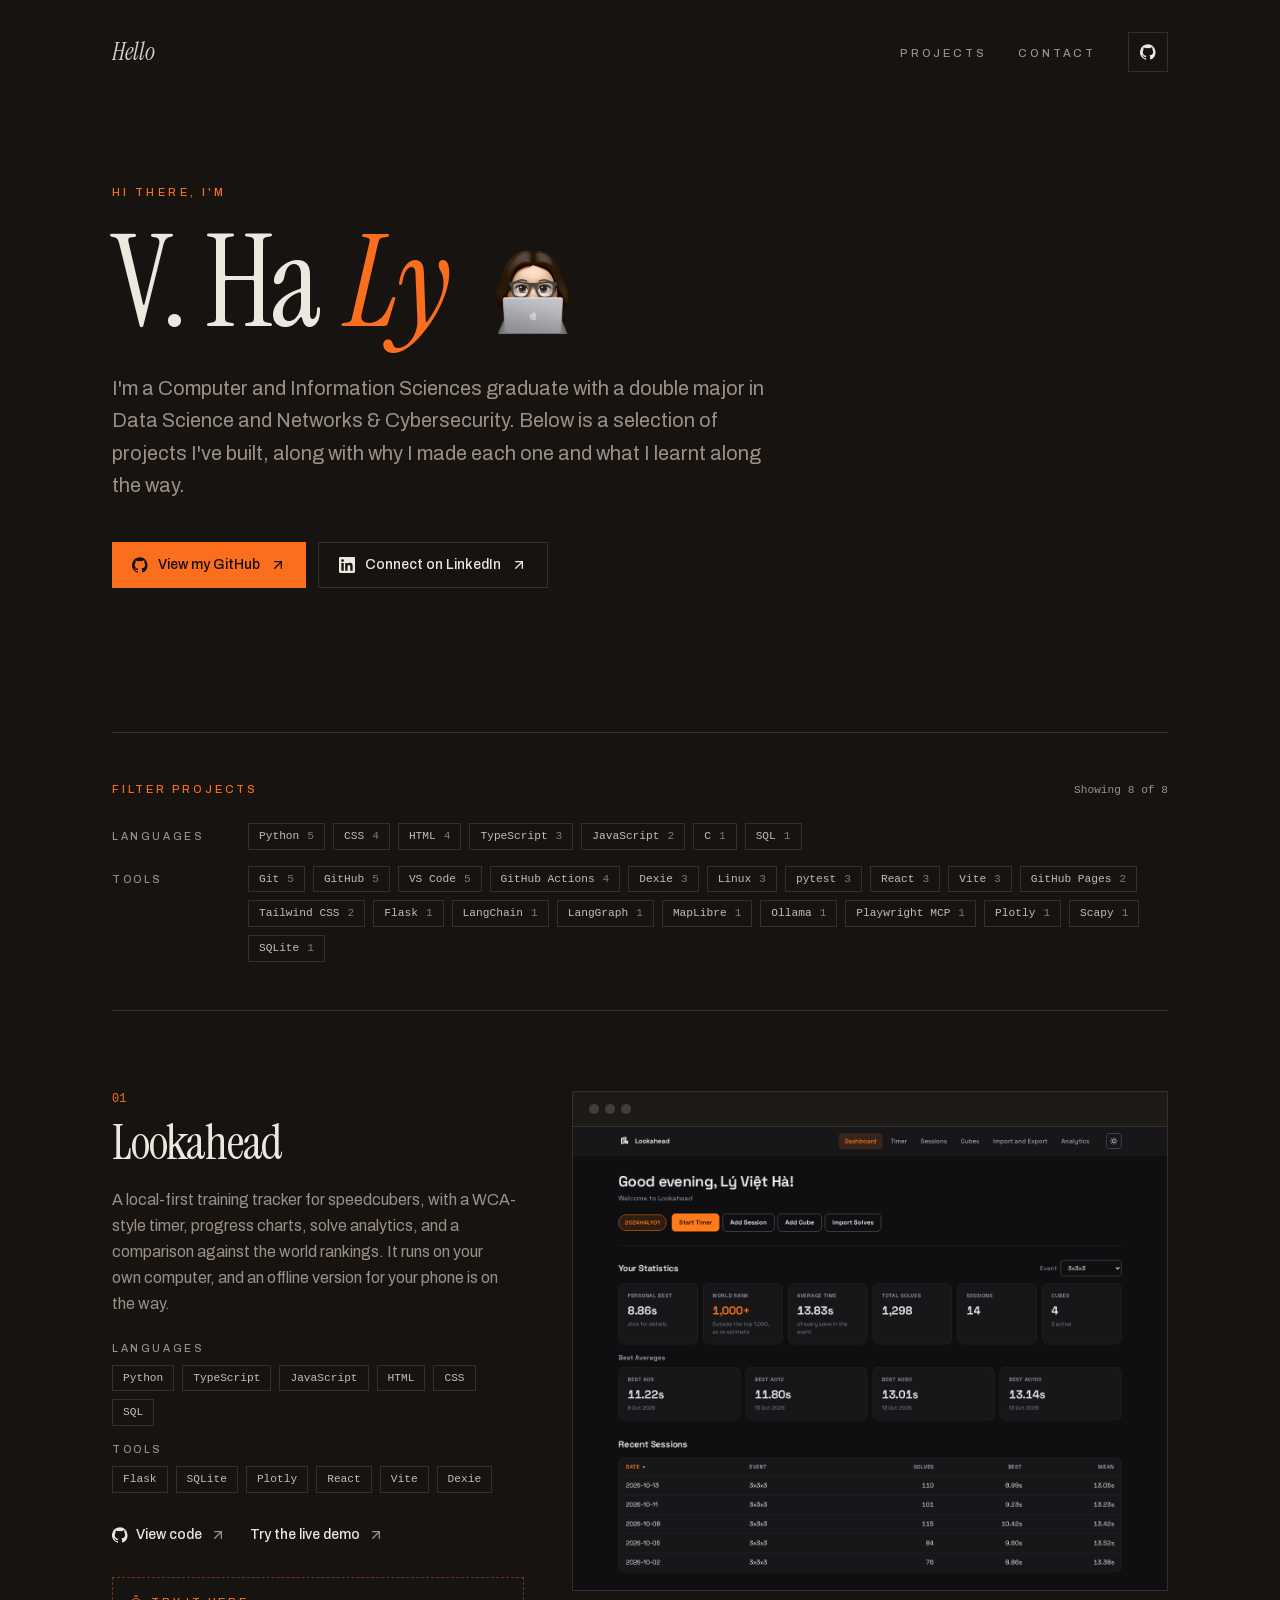
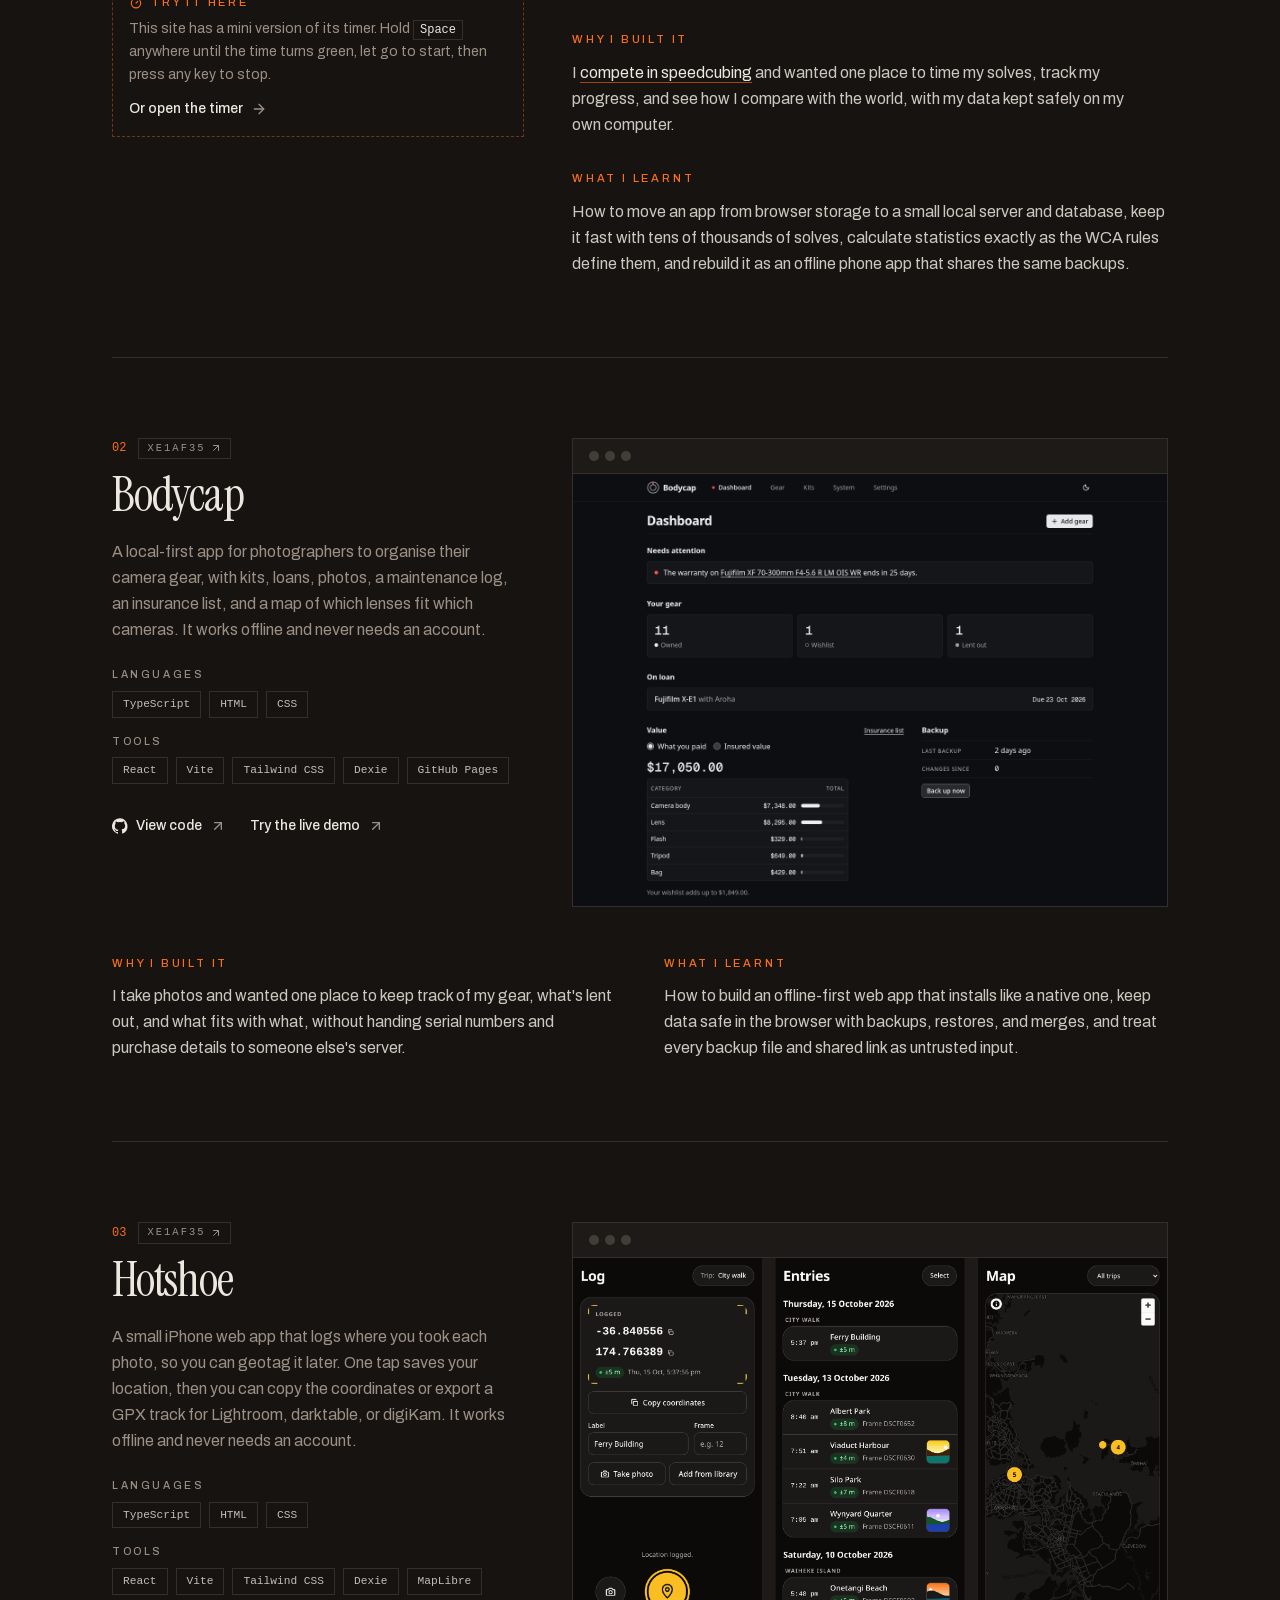
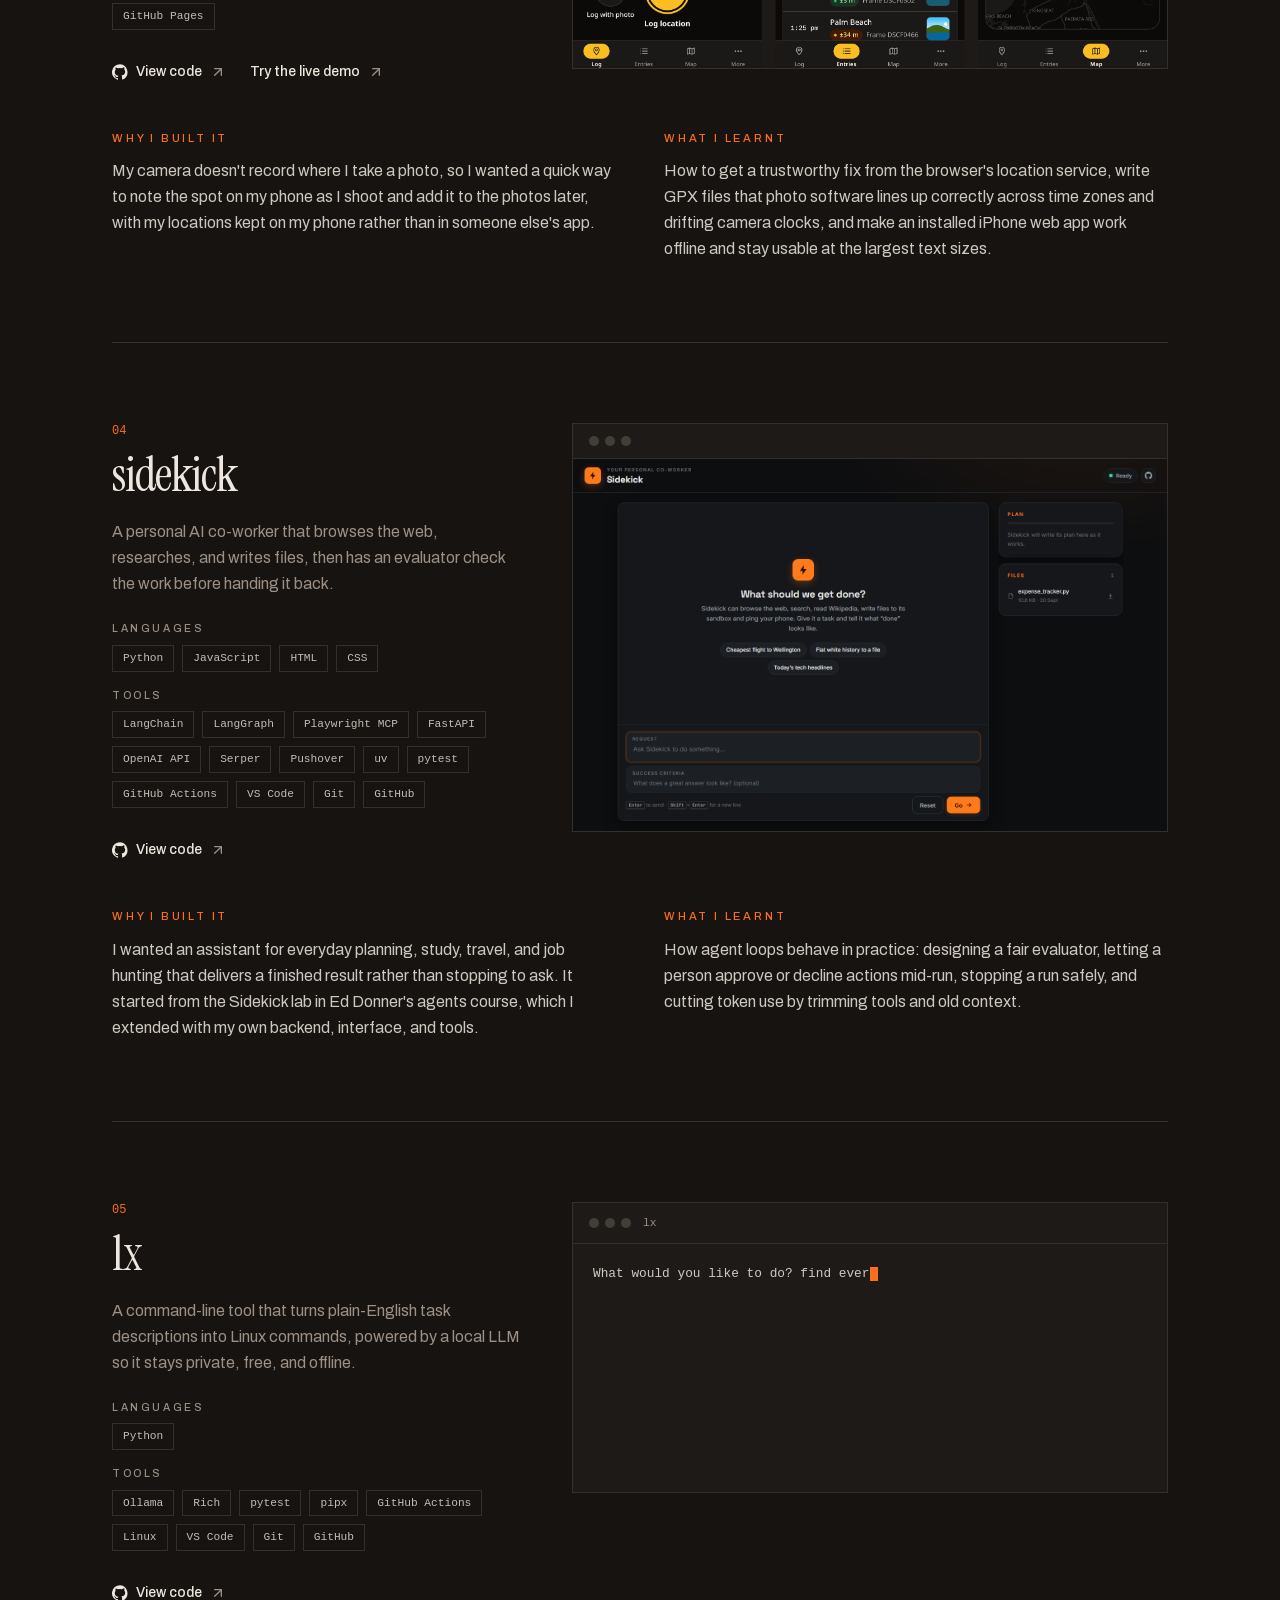
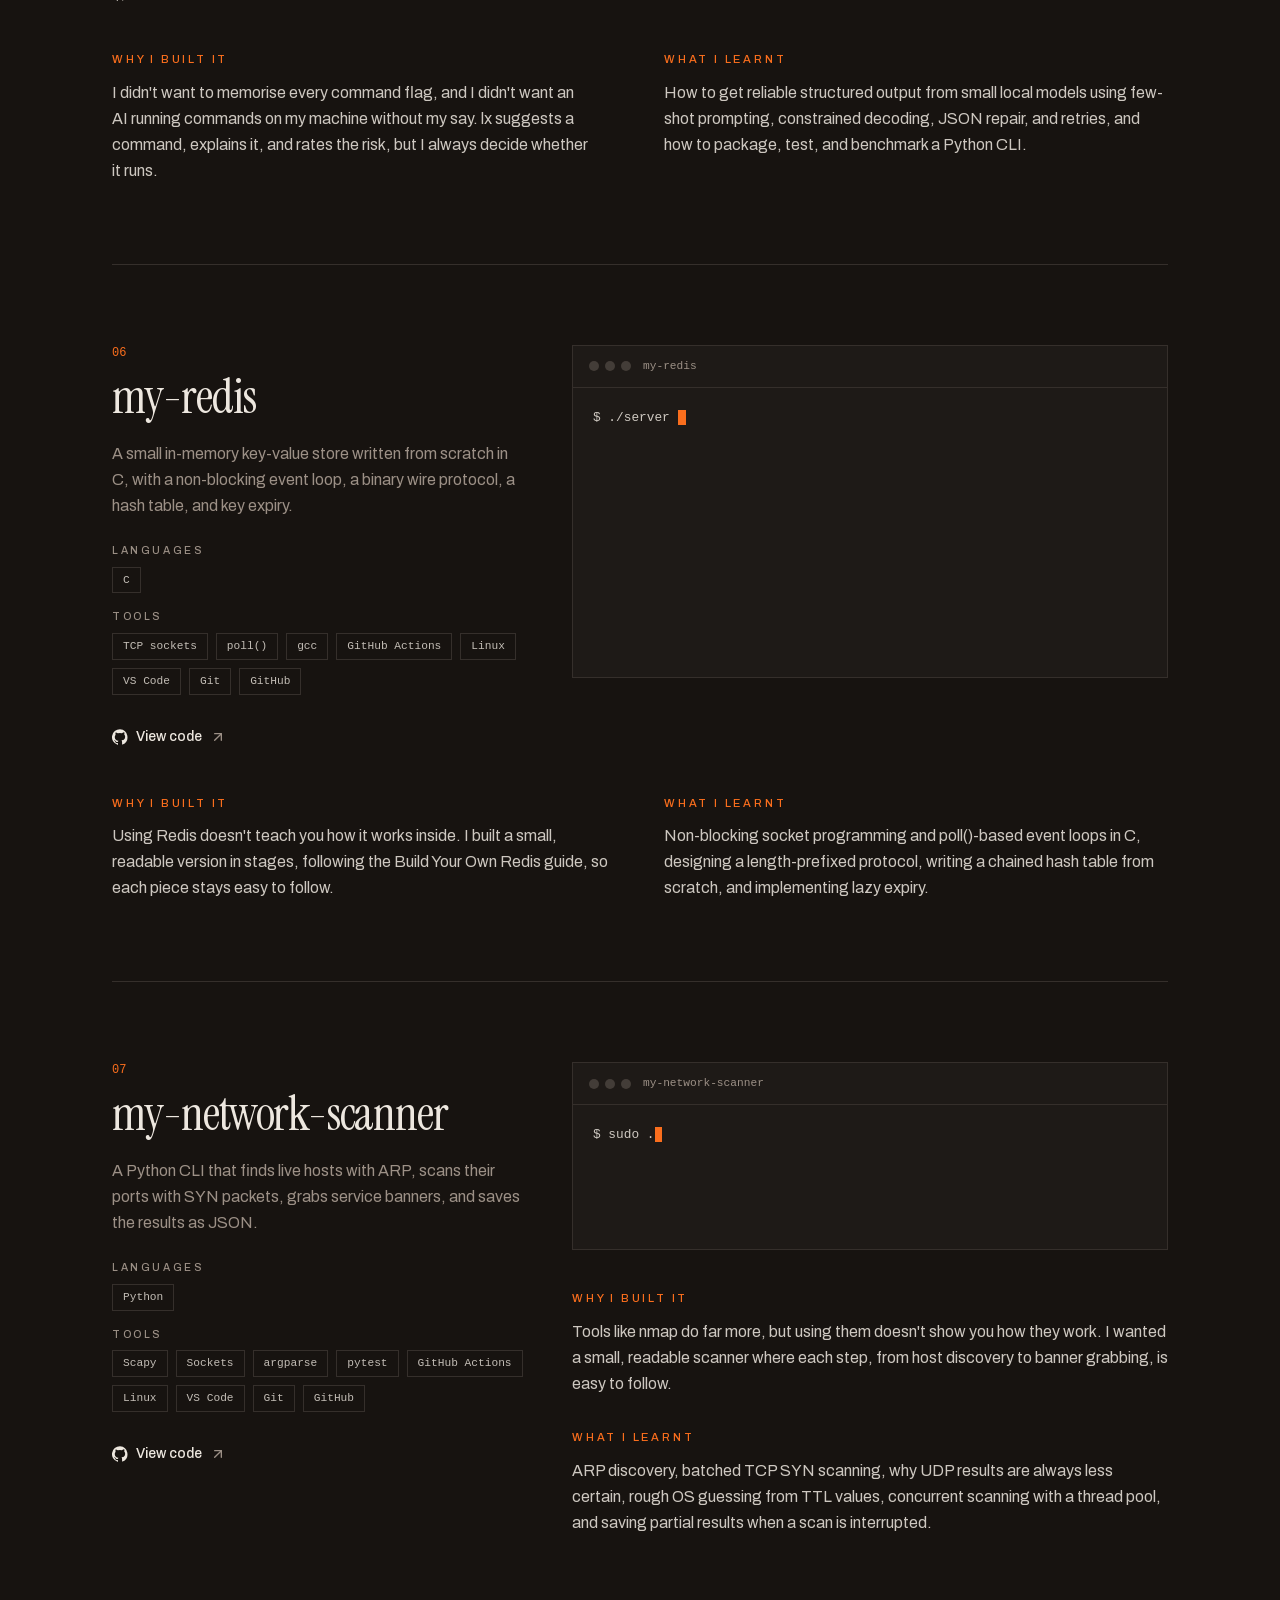
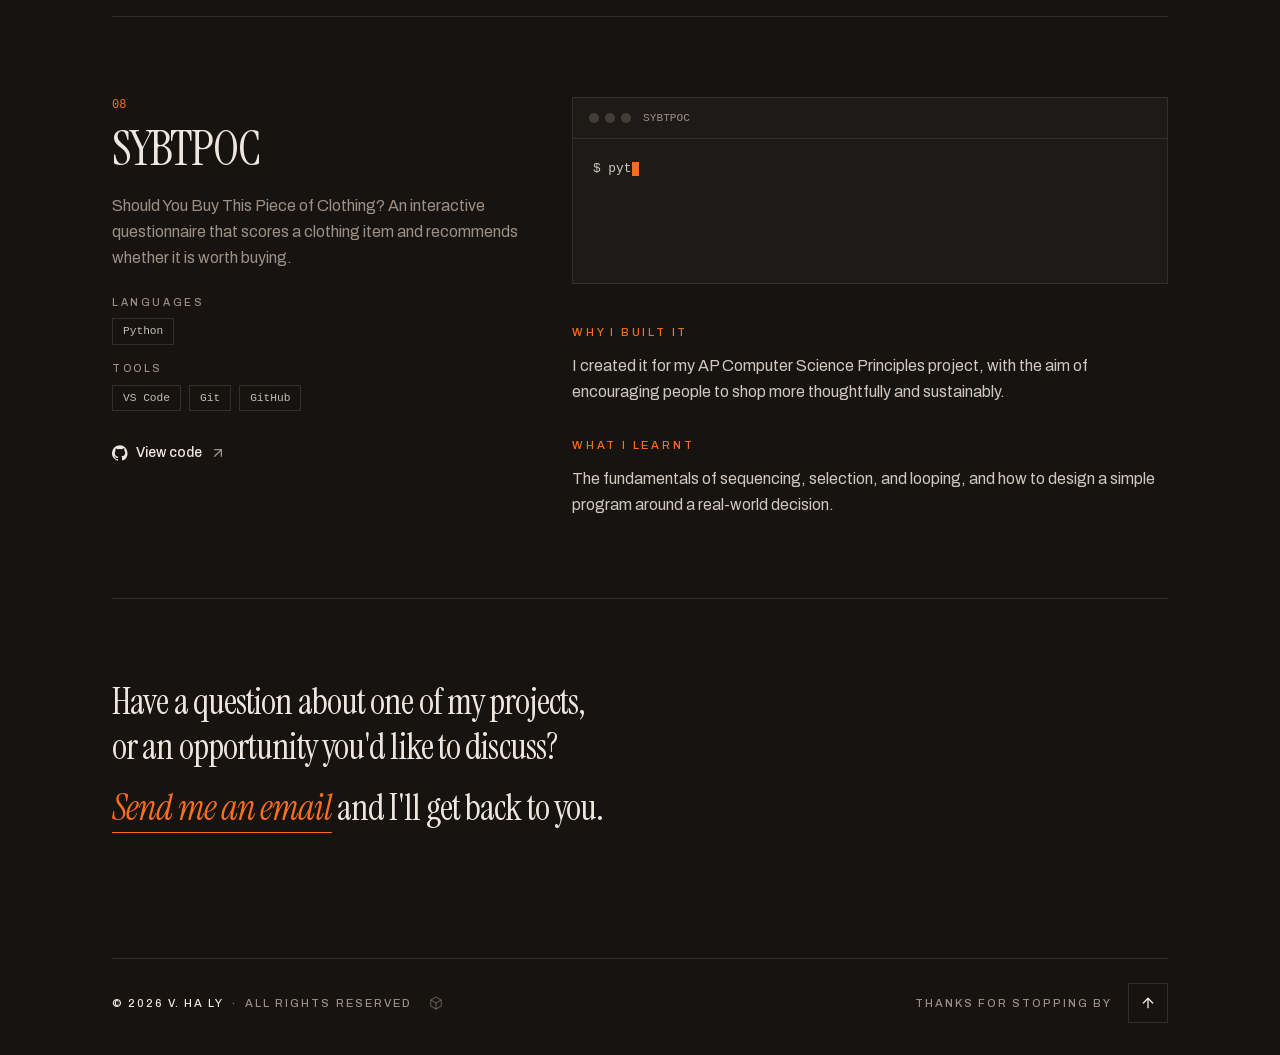
==== commit 9a40502d: "deploy: havl-code/contact@3ca04c6de837e175ca09c8c09909d8a63b6dc030" ====
--- a/index.html
+++ b/index.html
@@ -1,4 +1,4 @@
-<!DOCTYPE html><html lang="en-NZ" class="dark bg-background archivo_9443aef7-module__vKFuNW__variable instrument_serif_267e791-module__2oylma__variable"><head><meta charSet="utf-8"/><meta name="viewport" content="width=device-width, initial-scale=1"/><link rel="preload" href="/_next/static/media/75affa71d1e2f6a7-s.p.17-aodiw50953.woff2" as="font" crossorigin="" type="font/woff2"/><link rel="preload" href="/_next/static/media/7ebf22b5a21034f8-s.p.3j3877k49yy0l.woff2" as="font" crossorigin="" type="font/woff2"/><link rel="preload" href="/_next/static/media/e41d5df559864f9e-s.p.1g73gv09-xcb6.woff2" as="font" crossorigin="" type="font/woff2"/><link rel="preload" href="/avatar.png" as="image"/><link rel="stylesheet" href="/_next/static/chunks/35u130yc4pi6j.css" data-precedence="next"/><link rel="preload" as="script" fetchPriority="low" href="/_next/static/chunks/1t4a0pwsfe2kd.js"/><script src="/_next/static/chunks/2cs-piiv5the4.js" async=""></script><script src="/_next/static/chunks/16dbq9zph9u83.js" async=""></script><script src="/_next/static/chunks/turbopack-0x_aiuwc9akfd.js" async=""></script><script src="/_next/static/chunks/0r9n-jexni0q8.js" async=""></script><script src="/_next/static/chunks/215rvb9ocnwvj.js" async=""></script><meta name="theme-color" content="#25211d"/><meta name="color-scheme" content="dark"/><title>V. Ha Ly</title><meta name="description" content="Projects by V. Ha Ly, covering AI agents, systems programming, networking, and data tools, with why I built each one and what I learnt."/><link rel="icon" href="/avatar.png" type="image/png"/><link rel="apple-touch-icon" href="/avatar.png"/><meta name="next-size-adjust" content=""/><script src="/_next/static/chunks/0cz1d0mv5g_q7.js" noModule=""></script></head><body class="font-sans antialiased"><div hidden=""><!--$--><!--/$--></div><main id="top" class="mx-auto min-h-dvh w-full max-w-6xl px-4 py-6 sm:px-8 sm:py-8 lg:px-12"><section><div class="flex items-center justify-between gap-4"><p class="min-w-0 truncate font-serif text-xl italic text-foreground/90 sm:text-2xl"></p><div class="flex shrink-0 items-center gap-4 sm:gap-8"><nav aria-label="Sections"><ul class="flex gap-4 sm:gap-8"><li><a href="#projects" class="group relative py-1 text-[0.7rem] font-medium uppercase tracking-[0.18em] text-muted-foreground sm:tracking-[0.25em] transition-colors hover:text-primary">Projects<span class="absolute -bottom-0.5 left-0 h-px w-full origin-left scale-x-0 bg-primary transition-transform duration-300 group-hover:scale-x-100"></span></a></li><li><a href="#contact" class="group relative py-1 text-[0.7rem] font-medium uppercase tracking-[0.18em] text-muted-foreground sm:tracking-[0.25em] transition-colors hover:text-primary">Contact<span class="absolute -bottom-0.5 left-0 h-px w-full origin-left scale-x-0 bg-primary transition-transform duration-300 group-hover:scale-x-100"></span></a></li></ul></nav><a href="https://github.com/havl-code/havl-code.github.io" target="_blank" rel="noreferrer" aria-label="View this site on GitHub" title="View this site on GitHub" class="inline-flex size-10 shrink-0 items-center justify-center border border-border text-foreground transition-colors hover:border-primary hover:text-primary"><svg viewBox="0 0 24 24" fill="currentColor" aria-hidden="true" class="size-4"><path d="M12 .3a12 12 0 0 0-3.8 23.4c.6.1.8-.3.8-.6v-2c-3.3.7-4-1.6-4-1.6-.6-1.4-1.4-1.8-1.4-1.8-1-.7.1-.7.1-.7 1.2.1 1.8 1.2 1.8 1.2 1 1.8 2.8 1.3 3.5 1 .1-.8.4-1.3.7-1.6-2.7-.3-5.5-1.3-5.5-6 0-1.2.5-2.3 1.3-3.1-.2-.4-.6-1.6 0-3.2 0 0 1-.3 3.4 1.2a11.5 11.5 0 0 1 6 0C17.3 4.7 18.3 5 18.3 5c.6 1.6.2 2.8.1 3.2.8.8 1.3 1.9 1.3 3.1 0 4.6-2.8 5.6-5.5 5.9.5.4.9 1.1.9 2.2v3.3c0 .3.2.7.8.6A12 12 0 0 0 12 .3"></path></svg></a></div></div><p class="reveal mt-12 text-[0.7rem] font-medium uppercase tracking-[0.3em] text-primary sm:mt-20 lg:mt-28" style="animation-delay:80ms">Hi there, I&#x27;m</p><h1 class="reveal mt-6 flex flex-wrap gap-x-[0.22em] font-serif text-[3.75rem] leading-[0.9] tracking-[-0.02em] text-foreground sm:text-[6rem] lg:text-[8rem]" style="animation-delay:160ms"><span class="whitespace-nowrap">V. Ha</span><span class="italic text-primary">Ly</span><img src="/avatar.png" alt="" width="320" height="320" class="ml-[0.04em] size-[0.8em] self-center transition-transform duration-300 hover:-rotate-6 hover:scale-105"/></h1><p class="reveal mt-8 max-w-2xl text-pretty text-lg leading-relaxed text-muted-foreground sm:text-xl" style="animation-delay:240ms">I&#x27;m a Computer and Information Sciences graduate with a double major in Data Science and Networks &amp; Cybersecurity. Below is a selection of projects I&#x27;ve built, along with why I made each one and what I learnt along the way.</p><div class="reveal mt-10 flex flex-wrap gap-3" style="animation-delay:320ms"><a href="https://github.com/havl-code" target="_blank" rel="noreferrer" class="group inline-flex items-center gap-2.5 bg-primary px-5 py-3 text-sm font-medium text-primary-foreground transition-opacity hover:opacity-90"><svg viewBox="0 0 24 24" fill="currentColor" aria-hidden="true" class="size-4"><path d="M12 .3a12 12 0 0 0-3.8 23.4c.6.1.8-.3.8-.6v-2c-3.3.7-4-1.6-4-1.6-.6-1.4-1.4-1.8-1.4-1.8-1-.7.1-.7.1-.7 1.2.1 1.8 1.2 1.8 1.2 1 1.8 2.8 1.3 3.5 1 .1-.8.4-1.3.7-1.6-2.7-.3-5.5-1.3-5.5-6 0-1.2.5-2.3 1.3-3.1-.2-.4-.6-1.6 0-3.2 0 0 1-.3 3.4 1.2a11.5 11.5 0 0 1 6 0C17.3 4.7 18.3 5 18.3 5c.6 1.6.2 2.8.1 3.2.8.8 1.3 1.9 1.3 3.1 0 4.6-2.8 5.6-5.5 5.9.5.4.9 1.1.9 2.2v3.3c0 .3.2.7.8.6A12 12 0 0 0 12 .3"></path></svg>View my GitHub<svg xmlns="http://www.w3.org/2000/svg" width="24" height="24" viewBox="0 0 24 24" fill="none" stroke="currentColor" stroke-width="2" stroke-linecap="round" stroke-linejoin="round" class="lucide lucide-arrow-up-right size-4 transition-transform duration-300 group-hover:-translate-y-0.5 group-hover:translate-x-0.5" aria-hidden="true"><path d="M7 7h10v10"></path><path d="M7 17 17 7"></path></svg></a><a href="https://www.linkedin.com/in/viet-ha-ly/" target="_blank" rel="noreferrer" class="group inline-flex items-center gap-2.5 border border-border px-5 py-3 text-sm font-medium text-foreground transition-colors hover:border-primary hover:text-primary"><svg viewBox="0 0 24 24" fill="currentColor" aria-hidden="true" class="size-4"><path d="M20.45 20.45h-3.56v-5.57c0-1.33-.02-3.04-1.85-3.04-1.85 0-2.14 1.45-2.14 2.94v5.67H9.35V9h3.41v1.56h.05c.48-.9 1.64-1.85 3.37-1.85 3.6 0 4.27 2.37 4.27 5.46v6.28zM5.34 7.43a2.06 2.06 0 1 1 0-4.13 2.06 2.06 0 0 1 0 4.13zM7.12 20.45H3.56V9h3.56v11.45zM22.23 0H1.77C.79 0 0 .77 0 1.73v20.54C0 23.23.79 24 1.77 24h20.45c.98 0 1.78-.77 1.78-1.73V1.73C24 .77 23.2 0 22.22 0z"></path></svg>Connect on LinkedIn<svg xmlns="http://www.w3.org/2000/svg" width="24" height="24" viewBox="0 0 24 24" fill="none" stroke="currentColor" stroke-width="2" stroke-linecap="round" stroke-linejoin="round" class="lucide lucide-arrow-up-right size-4 transition-transform duration-300 group-hover:-translate-y-0.5 group-hover:translate-x-0.5" aria-hidden="true"><path d="M7 7h10v10"></path><path d="M7 17 17 7"></path></svg></a></div></section><section id="projects" aria-label="Projects" class="mt-20 scroll-mt-6 sm:mt-28 lg:mt-36"><div class="border-t border-border py-10 sm:py-12"><div class="flex flex-wrap items-baseline justify-between gap-4"><h2 class="text-[0.7rem] font-medium uppercase tracking-[0.25em] text-primary">Filter projects</h2><p class="font-mono text-[0.7rem] text-muted-foreground" aria-live="polite">Showing <!-- -->7<!-- --> of <!-- -->7</p></div><div class="mt-6 space-y-4"><div class="grid gap-3 sm:grid-cols-[7rem_1fr] sm:gap-6"><p class="pt-1.5 text-[0.65rem] font-medium uppercase tracking-[0.25em] text-muted-foreground">Languages</p><div class="flex flex-wrap gap-2" role="group" aria-label="Languages"><button type="button" aria-pressed="false" class="inline-flex items-center gap-2 border px-2.5 py-1 font-mono text-[0.7rem] transition-colors focus-visible:outline-2 focus-visible:outline-offset-2 focus-visible:outline-primary border-border text-foreground/80 hover:border-primary hover:text-primary">Python<span class="opacity-60 tabular-nums">5</span></button><button type="button" aria-pressed="false" class="inline-flex items-center gap-2 border px-2.5 py-1 font-mono text-[0.7rem] transition-colors focus-visible:outline-2 focus-visible:outline-offset-2 focus-visible:outline-primary border-border text-foreground/80 hover:border-primary hover:text-primary">CSS<span class="opacity-60 tabular-nums">3</span></button><button type="button" aria-pressed="false" class="inline-flex items-center gap-2 border px-2.5 py-1 font-mono text-[0.7rem] transition-colors focus-visible:outline-2 focus-visible:outline-offset-2 focus-visible:outline-primary border-border text-foreground/80 hover:border-primary hover:text-primary">HTML<span class="opacity-60 tabular-nums">3</span></button><button type="button" aria-pressed="false" class="inline-flex items-center gap-2 border px-2.5 py-1 font-mono text-[0.7rem] transition-colors focus-visible:outline-2 focus-visible:outline-offset-2 focus-visible:outline-primary border-border text-foreground/80 hover:border-primary hover:text-primary">JavaScript<span class="opacity-60 tabular-nums">2</span></button><button type="button" aria-pressed="false" class="inline-flex items-center gap-2 border px-2.5 py-1 font-mono text-[0.7rem] transition-colors focus-visible:outline-2 focus-visible:outline-offset-2 focus-visible:outline-primary border-border text-foreground/80 hover:border-primary hover:text-primary">C<span class="opacity-60 tabular-nums">1</span></button><button type="button" aria-pressed="false" class="inline-flex items-center gap-2 border px-2.5 py-1 font-mono text-[0.7rem] transition-colors focus-visible:outline-2 focus-visible:outline-offset-2 focus-visible:outline-primary border-border text-foreground/80 hover:border-primary hover:text-primary">SQL<span class="opacity-60 tabular-nums">1</span></button><button type="button" aria-pressed="false" class="inline-flex items-center gap-2 border px-2.5 py-1 font-mono text-[0.7rem] transition-colors focus-visible:outline-2 focus-visible:outline-offset-2 focus-visible:outline-primary border-border text-foreground/80 hover:border-primary hover:text-primary">TypeScript<span class="opacity-60 tabular-nums">1</span></button></div></div><div class="grid gap-3 sm:grid-cols-[7rem_1fr] sm:gap-6"><p class="pt-1.5 text-[0.65rem] font-medium uppercase tracking-[0.25em] text-muted-foreground">Tools</p><div class="flex flex-wrap gap-2" role="group" aria-label="Tools"><button type="button" aria-pressed="false" class="inline-flex items-center gap-2 border px-2.5 py-1 font-mono text-[0.7rem] transition-colors focus-visible:outline-2 focus-visible:outline-offset-2 focus-visible:outline-primary border-border text-foreground/80 hover:border-primary hover:text-primary">Git<span class="opacity-60 tabular-nums">7</span></button><button type="button" aria-pressed="false" class="inline-flex items-center gap-2 border px-2.5 py-1 font-mono text-[0.7rem] transition-colors focus-visible:outline-2 focus-visible:outline-offset-2 focus-visible:outline-primary border-border text-foreground/80 hover:border-primary hover:text-primary">GitHub<span class="opacity-60 tabular-nums">7</span></button><button type="button" aria-pressed="false" class="inline-flex items-center gap-2 border px-2.5 py-1 font-mono text-[0.7rem] transition-colors focus-visible:outline-2 focus-visible:outline-offset-2 focus-visible:outline-primary border-border text-foreground/80 hover:border-primary hover:text-primary">VS Code<span class="opacity-60 tabular-nums">7</span></button><button type="button" aria-pressed="false" class="inline-flex items-center gap-2 border px-2.5 py-1 font-mono text-[0.7rem] transition-colors focus-visible:outline-2 focus-visible:outline-offset-2 focus-visible:outline-primary border-border text-foreground/80 hover:border-primary hover:text-primary">GitHub Actions<span class="opacity-60 tabular-nums">5</span></button><button type="button" aria-pressed="false" class="inline-flex items-center gap-2 border px-2.5 py-1 font-mono text-[0.7rem] transition-colors focus-visible:outline-2 focus-visible:outline-offset-2 focus-visible:outline-primary border-border text-foreground/80 hover:border-primary hover:text-primary">Linux<span class="opacity-60 tabular-nums">3</span></button><button type="button" aria-pressed="false" class="inline-flex items-center gap-2 border px-2.5 py-1 font-mono text-[0.7rem] transition-colors focus-visible:outline-2 focus-visible:outline-offset-2 focus-visible:outline-primary border-border text-foreground/80 hover:border-primary hover:text-primary">pytest<span class="opacity-60 tabular-nums">3</span></button><button type="button" aria-pressed="false" class="inline-flex items-center gap-2 border px-2.5 py-1 font-mono text-[0.7rem] transition-colors focus-visible:outline-2 focus-visible:outline-offset-2 focus-visible:outline-primary border-border text-foreground/80 hover:border-primary hover:text-primary">Claude Code<span class="opacity-60 tabular-nums">2</span></button><button type="button" aria-pressed="false" class="inline-flex items-center gap-2 border px-2.5 py-1 font-mono text-[0.7rem] transition-colors focus-visible:outline-2 focus-visible:outline-offset-2 focus-visible:outline-primary border-border text-foreground/80 hover:border-primary hover:text-primary">uv<span class="opacity-60 tabular-nums">2</span></button><button type="button" aria-pressed="false" class="inline-flex items-center gap-2 border px-2.5 py-1 font-mono text-[0.7rem] transition-colors focus-visible:outline-2 focus-visible:outline-offset-2 focus-visible:outline-primary border-border text-foreground/80 hover:border-primary hover:text-primary">Dexie<span class="opacity-60 tabular-nums">1</span></button><button type="button" aria-pressed="false" class="inline-flex items-center gap-2 border px-2.5 py-1 font-mono text-[0.7rem] transition-colors focus-visible:outline-2 focus-visible:outline-offset-2 focus-visible:outline-primary border-border text-foreground/80 hover:border-primary hover:text-primary">Flask<span class="opacity-60 tabular-nums">1</span></button><button type="button" aria-pressed="false" class="inline-flex items-center gap-2 border px-2.5 py-1 font-mono text-[0.7rem] transition-colors focus-visible:outline-2 focus-visible:outline-offset-2 focus-visible:outline-primary border-border text-foreground/80 hover:border-primary hover:text-primary">LangChain<span class="opacity-60 tabular-nums">1</span></button><button type="button" aria-pressed="false" class="inline-flex items-center gap-2 border px-2.5 py-1 font-mono text-[0.7rem] transition-colors focus-visible:outline-2 focus-visible:outline-offset-2 focus-visible:outline-primary border-border text-foreground/80 hover:border-primary hover:text-primary">LangGraph<span class="opacity-60 tabular-nums">1</span></button><button type="button" aria-pressed="false" class="inline-flex items-center gap-2 border px-2.5 py-1 font-mono text-[0.7rem] transition-colors focus-visible:outline-2 focus-visible:outline-offset-2 focus-visible:outline-primary border-border text-foreground/80 hover:border-primary hover:text-primary">Ollama<span class="opacity-60 tabular-nums">1</span></button><button type="button" aria-pressed="false" class="inline-flex items-center gap-2 border px-2.5 py-1 font-mono text-[0.7rem] transition-colors focus-visible:outline-2 focus-visible:outline-offset-2 focus-visible:outline-primary border-border text-foreground/80 hover:border-primary hover:text-primary">Playwright MCP<span class="opacity-60 tabular-nums">1</span></button><button type="button" aria-pressed="false" class="inline-flex items-center gap-2 border px-2.5 py-1 font-mono text-[0.7rem] transition-colors focus-visible:outline-2 focus-visible:outline-offset-2 focus-visible:outline-primary border-border text-foreground/80 hover:border-primary hover:text-primary">Plotly<span class="opacity-60 tabular-nums">1</span></button><button type="button" aria-pressed="false" class="inline-flex items-center gap-2 border px-2.5 py-1 font-mono text-[0.7rem] transition-colors focus-visible:outline-2 focus-visible:outline-offset-2 focus-visible:outline-primary border-border text-foreground/80 hover:border-primary hover:text-primary">Scapy<span class="opacity-60 tabular-nums">1</span></button><button type="button" aria-pressed="false" class="inline-flex items-center gap-2 border px-2.5 py-1 font-mono text-[0.7rem] transition-colors focus-visible:outline-2 focus-visible:outline-offset-2 focus-visible:outline-primary border-border text-foreground/80 hover:border-primary hover:text-primary">SQLite<span class="opacity-60 tabular-nums">1</span></button></div></div></div></div><article class="border-t border-border py-14 sm:py-20 "><div class="grid grid-cols-1 gap-10 lg:grid-cols-12 lg:gap-12"><div class="min-w-0 lg:col-span-5"><span class="font-mono text-xs tabular-nums text-primary">01</span><h2 class="mt-3 font-serif text-4xl leading-none tracking-tight text-foreground sm:text-5xl">Speedcube Training Explorer</h2><p class="mt-5 text-pretty leading-relaxed text-muted-foreground">A local-first training tracker for speedcubers, with a WCA-style timer, progress charts, solve analytics, and a comparison against the world rankings.</p><div class="mt-6 space-y-4"><div><p class="text-[0.65rem] font-medium uppercase tracking-[0.25em] text-muted-foreground">Languages</p><ul class="mt-2 flex flex-wrap gap-2" aria-label="Languages"><li class="border px-2.5 py-1 font-mono text-[0.7rem] border-border text-foreground/80">Python</li><li class="border px-2.5 py-1 font-mono text-[0.7rem] border-border text-foreground/80">JavaScript</li><li class="border px-2.5 py-1 font-mono text-[0.7rem] border-border text-foreground/80">HTML</li><li class="border px-2.5 py-1 font-mono text-[0.7rem] border-border text-foreground/80">CSS</li><li class="border px-2.5 py-1 font-mono text-[0.7rem] border-border text-foreground/80">SQL</li></ul></div><div><p class="text-[0.65rem] font-medium uppercase tracking-[0.25em] text-muted-foreground">Tools</p><ul class="mt-2 flex flex-wrap gap-2" aria-label="Tools"><li class="border px-2.5 py-1 font-mono text-[0.7rem] border-border text-foreground/80">Flask</li><li class="border px-2.5 py-1 font-mono text-[0.7rem] border-border text-foreground/80">SQLite</li><li class="border px-2.5 py-1 font-mono text-[0.7rem] border-border text-foreground/80">Plotly</li><li class="border px-2.5 py-1 font-mono text-[0.7rem] border-border text-foreground/80">uv</li><li class="border px-2.5 py-1 font-mono text-[0.7rem] border-border text-foreground/80">VS Code</li><li class="border px-2.5 py-1 font-mono text-[0.7rem] border-border text-foreground/80">Claude Code</li><li class="border px-2.5 py-1 font-mono text-[0.7rem] border-border text-foreground/80">Git</li><li class="border px-2.5 py-1 font-mono text-[0.7rem] border-border text-foreground/80">GitHub</li></ul></div></div><div class="mt-8 flex flex-wrap gap-x-6 gap-y-3"><a href="https://github.com/havl-code/speedcube-training-explorer" target="_blank" rel="noreferrer" class="group inline-flex items-center gap-2 text-sm font-medium text-foreground transition-colors hover:text-primary"><svg viewBox="0 0 24 24" fill="currentColor" aria-hidden="true" class="size-4"><path d="M12 .3a12 12 0 0 0-3.8 23.4c.6.1.8-.3.8-.6v-2c-3.3.7-4-1.6-4-1.6-.6-1.4-1.4-1.8-1.4-1.8-1-.7.1-.7.1-.7 1.2.1 1.8 1.2 1.8 1.2 1 1.8 2.8 1.3 3.5 1 .1-.8.4-1.3.7-1.6-2.7-.3-5.5-1.3-5.5-6 0-1.2.5-2.3 1.3-3.1-.2-.4-.6-1.6 0-3.2 0 0 1-.3 3.4 1.2a11.5 11.5 0 0 1 6 0C17.3 4.7 18.3 5 18.3 5c.6 1.6.2 2.8.1 3.2.8.8 1.3 1.9 1.3 3.1 0 4.6-2.8 5.6-5.5 5.9.5.4.9 1.1.9 2.2v3.3c0 .3.2.7.8.6A12 12 0 0 0 12 .3"></path></svg>View code<svg xmlns="http://www.w3.org/2000/svg" width="24" height="24" viewBox="0 0 24 24" fill="none" stroke="currentColor" stroke-width="2" stroke-linecap="round" stroke-linejoin="round" class="lucide lucide-arrow-up-right size-4 text-muted-foreground transition-all duration-300 group-hover:-translate-y-0.5 group-hover:translate-x-0.5 group-hover:text-primary" aria-hidden="true"><path d="M7 7h10v10"></path><path d="M7 17 17 7"></path></svg></a></div><div class="mt-8 border border-dashed border-primary/40 p-4"><p class="flex items-center gap-2 text-[0.7rem] font-medium uppercase tracking-[0.25em] text-primary"><svg xmlns="http://www.w3.org/2000/svg" width="24" height="24" viewBox="0 0 24 24" fill="none" stroke="currentColor" stroke-width="2" stroke-linecap="round" stroke-linejoin="round" class="lucide lucide-timer size-3.5" aria-hidden="true"><line x1="10" x2="14" y1="2" y2="2"></line><line x1="12" x2="15" y1="14" y2="11"></line><circle cx="12" cy="14" r="8"></circle></svg>Try it here</p><p class="mt-2 text-sm leading-relaxed text-muted-foreground">This site has a mini version of its timer. Hold<!-- --> <kbd class="border border-border px-1.5 py-0.5 font-mono text-xs text-foreground">Space</kbd> <!-- -->anywhere until the time turns green, let go to start, then press any key to stop.</p><button type="button" class="group mt-3 inline-flex items-center gap-2 text-sm font-medium text-foreground transition-colors hover:text-primary">Or open the timer<svg xmlns="http://www.w3.org/2000/svg" width="24" height="24" viewBox="0 0 24 24" fill="none" stroke="currentColor" stroke-width="2" stroke-linecap="round" stroke-linejoin="round" class="lucide lucide-arrow-right size-4 text-muted-foreground transition-all duration-300 group-hover:translate-x-0.5 group-hover:text-primary" aria-hidden="true"><path d="M5 12h14"></path><path d="m12 5 7 7-7 7"></path></svg></button></div></div><div class="min-w-0 lg:col-span-7"><a href="https://github.com/havl-code/speedcube-training-explorer" target="_blank" rel="noreferrer" class="overflow-hidden border border-border bg-card group block transition-colors hover:border-primary focus-visible:outline-2 focus-visible:outline-offset-4 focus-visible:outline-primary"><div class="flex items-center gap-3 border-b border-border px-4 py-3"><div class="flex gap-1.5" aria-hidden="true"><span class="size-2.5 rounded-full bg-muted-foreground/30"></span><span class="size-2.5 rounded-full bg-muted-foreground/30"></span><span class="size-2.5 rounded-full bg-muted-foreground/30"></span></div></div><div class="relative overflow-hidden"><img src="/projects/speedcube-training-explorer.png" alt="The Speedcube Training Explorer dashboard, showing a personal best, an estimated world rank, and recent sessions" loading="lazy" class="block w-full transition-transform duration-500 ease-out group-hover:scale-[1.02]"/><span class="absolute bottom-3 right-3 inline-flex items-center gap-2 bg-background/90 px-3 py-1.5 text-xs font-medium text-foreground opacity-0 transition-opacity duration-300 group-hover:opacity-100 group-focus-visible:opacity-100"><svg viewBox="0 0 24 24" fill="currentColor" aria-hidden="true" class="size-3.5"><path d="M12 .3a12 12 0 0 0-3.8 23.4c.6.1.8-.3.8-.6v-2c-3.3.7-4-1.6-4-1.6-.6-1.4-1.4-1.8-1.4-1.8-1-.7.1-.7.1-.7 1.2.1 1.8 1.2 1.8 1.2 1 1.8 2.8 1.3 3.5 1 .1-.8.4-1.3.7-1.6-2.7-.3-5.5-1.3-5.5-6 0-1.2.5-2.3 1.3-3.1-.2-.4-.6-1.6 0-3.2 0 0 1-.3 3.4 1.2a11.5 11.5 0 0 1 6 0C17.3 4.7 18.3 5 18.3 5c.6 1.6.2 2.8.1 3.2.8.8 1.3 1.9 1.3 3.1 0 4.6-2.8 5.6-5.5 5.9.5.4.9 1.1.9 2.2v3.3c0 .3.2.7.8.6A12 12 0 0 0 12 .3"></path></svg>View <!-- -->Speedcube Training Explorer<!-- --> on GitHub<svg xmlns="http://www.w3.org/2000/svg" width="24" height="24" viewBox="0 0 24 24" fill="none" stroke="currentColor" stroke-width="2" stroke-linecap="round" stroke-linejoin="round" class="lucide lucide-arrow-up-right size-3.5" aria-hidden="true"><path d="M7 7h10v10"></path><path d="M7 17 17 7"></path></svg></span></div></a><dl class="grid gap-8 sm:grid-cols-2 mt-10 lg:grid-cols-1"><div><dt class="text-[0.7rem] font-medium uppercase tracking-[0.25em] text-primary">Why I built it</dt><dd class="mt-3 text-pretty leading-relaxed text-foreground/85">I <a href="https://www.worldcubeassociation.org/persons/2024HALY01" target="_blank" rel="noreferrer" title="my WCA profile" class="text-foreground underline decoration-primary/60 underline-offset-4 transition-colors hover:text-primary hover:decoration-primary">compete in speedcubing<span class="sr-only"> (<!-- -->my WCA profile<!-- -->)</span></a> and wanted one place to time my solves, track my progress, and see how I compare with the world, with my data kept safely on my own computer.</dd></div><div><dt class="text-[0.7rem] font-medium uppercase tracking-[0.25em] text-primary">What I learnt</dt><dd class="mt-3 text-pretty leading-relaxed text-foreground/85">How to move an app from browser storage to a small local server and database, keep it fast with tens of thousands of solves, and calculate statistics exactly as the WCA rules define them.</dd></div></dl></div></div></article><article class="border-t border-border py-14 sm:py-20 "><div class="grid grid-cols-1 gap-10 lg:grid-cols-12 lg:gap-12"><div class="min-w-0 lg:col-span-5"><span class="font-mono text-xs tabular-nums text-primary">02</span><h2 class="mt-3 font-serif text-4xl leading-none tracking-tight text-foreground sm:text-5xl">Bodycap</h2><p class="mt-5 text-pretty leading-relaxed text-muted-foreground">A local-first app for photographers to organise their camera gear, with kits, loans, maintenance, and a map of which lenses fit which cameras. It works offline and never needs an account.</p><div class="mt-6 space-y-4"><div><p class="text-[0.65rem] font-medium uppercase tracking-[0.25em] text-muted-foreground">Languages</p><ul class="mt-2 flex flex-wrap gap-2" aria-label="Languages"><li class="border px-2.5 py-1 font-mono text-[0.7rem] border-border text-foreground/80">TypeScript</li><li class="border px-2.5 py-1 font-mono text-[0.7rem] border-border text-foreground/80">HTML</li><li class="border px-2.5 py-1 font-mono text-[0.7rem] border-border text-foreground/80">CSS</li></ul></div><div><p class="text-[0.65rem] font-medium uppercase tracking-[0.25em] text-muted-foreground">Tools</p><ul class="mt-2 flex flex-wrap gap-2" aria-label="Tools"><li class="border px-2.5 py-1 font-mono text-[0.7rem] border-border text-foreground/80">React</li><li class="border px-2.5 py-1 font-mono text-[0.7rem] border-border text-foreground/80">Vite</li><li class="border px-2.5 py-1 font-mono text-[0.7rem] border-border text-foreground/80">Tailwind CSS</li><li class="border px-2.5 py-1 font-mono text-[0.7rem] border-border text-foreground/80">shadcn/ui</li><li class="border px-2.5 py-1 font-mono text-[0.7rem] border-border text-foreground/80">TanStack Router</li><li class="border px-2.5 py-1 font-mono text-[0.7rem] border-border text-foreground/80">Dexie</li><li class="border px-2.5 py-1 font-mono text-[0.7rem] border-border text-foreground/80">Zod</li><li class="border px-2.5 py-1 font-mono text-[0.7rem] border-border text-foreground/80">Workbox</li><li class="border px-2.5 py-1 font-mono text-[0.7rem] border-border text-foreground/80">Vitest</li><li class="border px-2.5 py-1 font-mono text-[0.7rem] border-border text-foreground/80">Playwright</li><li class="border px-2.5 py-1 font-mono text-[0.7rem] border-border text-foreground/80">GitHub Actions</li><li class="border px-2.5 py-1 font-mono text-[0.7rem] border-border text-foreground/80">GitHub Pages</li><li class="border px-2.5 py-1 font-mono text-[0.7rem] border-border text-foreground/80">VS Code</li><li class="border px-2.5 py-1 font-mono text-[0.7rem] border-border text-foreground/80">Claude Code</li><li class="border px-2.5 py-1 font-mono text-[0.7rem] border-border text-foreground/80">Git</li><li class="border px-2.5 py-1 font-mono text-[0.7rem] border-border text-foreground/80">GitHub</li></ul></div></div><div class="mt-8 flex flex-wrap gap-x-6 gap-y-3"><a href="https://github.com/XE1AF35/bodycap" target="_blank" rel="noreferrer" class="group inline-flex items-center gap-2 text-sm font-medium text-foreground transition-colors hover:text-primary"><svg viewBox="0 0 24 24" fill="currentColor" aria-hidden="true" class="size-4"><path d="M12 .3a12 12 0 0 0-3.8 23.4c.6.1.8-.3.8-.6v-2c-3.3.7-4-1.6-4-1.6-.6-1.4-1.4-1.8-1.4-1.8-1-.7.1-.7.1-.7 1.2.1 1.8 1.2 1.8 1.2 1 1.8 2.8 1.3 3.5 1 .1-.8.4-1.3.7-1.6-2.7-.3-5.5-1.3-5.5-6 0-1.2.5-2.3 1.3-3.1-.2-.4-.6-1.6 0-3.2 0 0 1-.3 3.4 1.2a11.5 11.5 0 0 1 6 0C17.3 4.7 18.3 5 18.3 5c.6 1.6.2 2.8.1 3.2.8.8 1.3 1.9 1.3 3.1 0 4.6-2.8 5.6-5.5 5.9.5.4.9 1.1.9 2.2v3.3c0 .3.2.7.8.6A12 12 0 0 0 12 .3"></path></svg>View code<svg xmlns="http://www.w3.org/2000/svg" width="24" height="24" viewBox="0 0 24 24" fill="none" stroke="currentColor" stroke-width="2" stroke-linecap="round" stroke-linejoin="round" class="lucide lucide-arrow-up-right size-4 text-muted-foreground transition-all duration-300 group-hover:-translate-y-0.5 group-hover:translate-x-0.5 group-hover:text-primary" aria-hidden="true"><path d="M7 7h10v10"></path><path d="M7 17 17 7"></path></svg></a><a href="https://xe1af35.github.io/bodycap/" target="_blank" rel="noreferrer" class="group inline-flex items-center gap-2 text-sm font-medium text-foreground transition-colors hover:text-primary">Try the live demo<svg xmlns="http://www.w3.org/2000/svg" width="24" height="24" viewBox="0 0 24 24" fill="none" stroke="currentColor" stroke-width="2" stroke-linecap="round" stroke-linejoin="round" class="lucide lucide-arrow-up-right size-4 text-muted-foreground transition-all duration-300 group-hover:-translate-y-0.5 group-hover:translate-x-0.5 group-hover:text-primary" aria-hidden="true"><path d="M7 7h10v10"></path><path d="M7 17 17 7"></path></svg></a></div></div><div class="min-w-0 lg:col-span-7"><a href="https://github.com/XE1AF35/bodycap" target="_blank" rel="noreferrer" class="overflow-hidden border border-border bg-card group block transition-colors hover:border-primary focus-visible:outline-2 focus-visible:outline-offset-4 focus-visible:outline-primary"><div class="flex items-center gap-3 border-b border-border px-4 py-3"><div class="flex gap-1.5" aria-hidden="true"><span class="size-2.5 rounded-full bg-muted-foreground/30"></span><span class="size-2.5 rounded-full bg-muted-foreground/30"></span><span class="size-2.5 rounded-full bg-muted-foreground/30"></span></div></div><div class="relative overflow-hidden"><img src="/projects/bodycap.png" alt="The Bodycap dashboard, with a gear count, its value, backup status, and a breakdown by lens mount" loading="lazy" class="block w-full transition-transform duration-500 ease-out group-hover:scale-[1.02]"/><span class="absolute bottom-3 right-3 inline-flex items-center gap-2 bg-background/90 px-3 py-1.5 text-xs font-medium text-foreground opacity-0 transition-opacity duration-300 group-hover:opacity-100 group-focus-visible:opacity-100"><svg viewBox="0 0 24 24" fill="currentColor" aria-hidden="true" class="size-3.5"><path d="M12 .3a12 12 0 0 0-3.8 23.4c.6.1.8-.3.8-.6v-2c-3.3.7-4-1.6-4-1.6-.6-1.4-1.4-1.8-1.4-1.8-1-.7.1-.7.1-.7 1.2.1 1.8 1.2 1.8 1.2 1 1.8 2.8 1.3 3.5 1 .1-.8.4-1.3.7-1.6-2.7-.3-5.5-1.3-5.5-6 0-1.2.5-2.3 1.3-3.1-.2-.4-.6-1.6 0-3.2 0 0 1-.3 3.4 1.2a11.5 11.5 0 0 1 6 0C17.3 4.7 18.3 5 18.3 5c.6 1.6.2 2.8.1 3.2.8.8 1.3 1.9 1.3 3.1 0 4.6-2.8 5.6-5.5 5.9.5.4.9 1.1.9 2.2v3.3c0 .3.2.7.8.6A12 12 0 0 0 12 .3"></path></svg>View <!-- -->Bodycap<!-- --> on GitHub<svg xmlns="http://www.w3.org/2000/svg" width="24" height="24" viewBox="0 0 24 24" fill="none" stroke="currentColor" stroke-width="2" stroke-linecap="round" stroke-linejoin="round" class="lucide lucide-arrow-up-right size-3.5" aria-hidden="true"><path d="M7 7h10v10"></path><path d="M7 17 17 7"></path></svg></span></div></a></div></div><dl class="grid gap-8 sm:grid-cols-2 mt-10 lg:mt-12 lg:gap-12"><div><dt class="text-[0.7rem] font-medium uppercase tracking-[0.25em] text-primary">Why I built it</dt><dd class="mt-3 text-pretty leading-relaxed text-foreground/85">I take photos and wanted one place to keep track of my gear, what&#x27;s lent out, and what fits with what, without handing serial numbers and purchase details to someone else&#x27;s server.</dd></div><div><dt class="text-[0.7rem] font-medium uppercase tracking-[0.25em] text-primary">What I learnt</dt><dd class="mt-3 text-pretty leading-relaxed text-foreground/85">How to build an offline-first web app that installs like a native one, keep data safe in the browser with backups, restores, and merges, and treat every backup file and shared link as untrusted input.</dd></div></dl></article><article class="border-t border-border py-14 sm:py-20 "><div class="grid grid-cols-1 gap-10 lg:grid-cols-12 lg:gap-12"><div class="min-w-0 lg:col-span-5"><span class="font-mono text-xs tabular-nums text-primary">03</span><h2 class="mt-3 font-serif text-4xl leading-none tracking-tight text-foreground sm:text-5xl">sidekick</h2><p class="mt-5 text-pretty leading-relaxed text-muted-foreground">A personal AI co-worker that browses the web, researches, and writes files, then has an evaluator check the work before handing it back.</p><div class="mt-6 space-y-4"><div><p class="text-[0.65rem] font-medium uppercase tracking-[0.25em] text-muted-foreground">Languages</p><ul class="mt-2 flex flex-wrap gap-2" aria-label="Languages"><li class="border px-2.5 py-1 font-mono text-[0.7rem] border-border text-foreground/80">Python</li><li class="border px-2.5 py-1 font-mono text-[0.7rem] border-border text-foreground/80">JavaScript</li><li class="border px-2.5 py-1 font-mono text-[0.7rem] border-border text-foreground/80">HTML</li><li class="border px-2.5 py-1 font-mono text-[0.7rem] border-border text-foreground/80">CSS</li></ul></div><div><p class="text-[0.65rem] font-medium uppercase tracking-[0.25em] text-muted-foreground">Tools</p><ul class="mt-2 flex flex-wrap gap-2" aria-label="Tools"><li class="border px-2.5 py-1 font-mono text-[0.7rem] border-border text-foreground/80">LangChain</li><li class="border px-2.5 py-1 font-mono text-[0.7rem] border-border text-foreground/80">LangGraph</li><li class="border px-2.5 py-1 font-mono text-[0.7rem] border-border text-foreground/80">Playwright MCP</li><li class="border px-2.5 py-1 font-mono text-[0.7rem] border-border text-foreground/80">FastAPI</li><li class="border px-2.5 py-1 font-mono text-[0.7rem] border-border text-foreground/80">OpenAI API</li><li class="border px-2.5 py-1 font-mono text-[0.7rem] border-border text-foreground/80">Serper</li><li class="border px-2.5 py-1 font-mono text-[0.7rem] border-border text-foreground/80">Pushover</li><li class="border px-2.5 py-1 font-mono text-[0.7rem] border-border text-foreground/80">uv</li><li class="border px-2.5 py-1 font-mono text-[0.7rem] border-border text-foreground/80">pytest</li><li class="border px-2.5 py-1 font-mono text-[0.7rem] border-border text-foreground/80">GitHub Actions</li><li class="border px-2.5 py-1 font-mono text-[0.7rem] border-border text-foreground/80">VS Code</li><li class="border px-2.5 py-1 font-mono text-[0.7rem] border-border text-foreground/80">Git</li><li class="border px-2.5 py-1 font-mono text-[0.7rem] border-border text-foreground/80">GitHub</li></ul></div></div><div class="mt-8 flex flex-wrap gap-x-6 gap-y-3"><a href="https://github.com/havl-code/sidekick" target="_blank" rel="noreferrer" class="group inline-flex items-center gap-2 text-sm font-medium text-foreground transition-colors hover:text-primary"><svg viewBox="0 0 24 24" fill="currentColor" aria-hidden="true" class="size-4"><path d="M12 .3a12 12 0 0 0-3.8 23.4c.6.1.8-.3.8-.6v-2c-3.3.7-4-1.6-4-1.6-.6-1.4-1.4-1.8-1.4-1.8-1-.7.1-.7.1-.7 1.2.1 1.8 1.2 1.8 1.2 1 1.8 2.8 1.3 3.5 1 .1-.8.4-1.3.7-1.6-2.7-.3-5.5-1.3-5.5-6 0-1.2.5-2.3 1.3-3.1-.2-.4-.6-1.6 0-3.2 0 0 1-.3 3.4 1.2a11.5 11.5 0 0 1 6 0C17.3 4.7 18.3 5 18.3 5c.6 1.6.2 2.8.1 3.2.8.8 1.3 1.9 1.3 3.1 0 4.6-2.8 5.6-5.5 5.9.5.4.9 1.1.9 2.2v3.3c0 .3.2.7.8.6A12 12 0 0 0 12 .3"></path></svg>View code<svg xmlns="http://www.w3.org/2000/svg" width="24" height="24" viewBox="0 0 24 24" fill="none" stroke="currentColor" stroke-width="2" stroke-linecap="round" stroke-linejoin="round" class="lucide lucide-arrow-up-right size-4 text-muted-foreground transition-all duration-300 group-hover:-translate-y-0.5 group-hover:translate-x-0.5 group-hover:text-primary" aria-hidden="true"><path d="M7 7h10v10"></path><path d="M7 17 17 7"></path></svg></a></div></div><div class="min-w-0 lg:col-span-7"><a href="https://github.com/havl-code/sidekick" target="_blank" rel="noreferrer" class="overflow-hidden border border-border bg-card group block transition-colors hover:border-primary focus-visible:outline-2 focus-visible:outline-offset-4 focus-visible:outline-primary"><div class="flex items-center gap-3 border-b border-border px-4 py-3"><div class="flex gap-1.5" aria-hidden="true"><span class="size-2.5 rounded-full bg-muted-foreground/30"></span><span class="size-2.5 rounded-full bg-muted-foreground/30"></span><span class="size-2.5 rounded-full bg-muted-foreground/30"></span></div></div><div class="relative overflow-hidden"><img src="/projects/sidekick.png" alt="The Sidekick workspace, with a request box, optional success criteria, suggested tasks, and panels for the plan and generated files" loading="lazy" class="block w-full transition-transform duration-500 ease-out group-hover:scale-[1.02]"/><span class="absolute bottom-3 right-3 inline-flex items-center gap-2 bg-background/90 px-3 py-1.5 text-xs font-medium text-foreground opacity-0 transition-opacity duration-300 group-hover:opacity-100 group-focus-visible:opacity-100"><svg viewBox="0 0 24 24" fill="currentColor" aria-hidden="true" class="size-3.5"><path d="M12 .3a12 12 0 0 0-3.8 23.4c.6.1.8-.3.8-.6v-2c-3.3.7-4-1.6-4-1.6-.6-1.4-1.4-1.8-1.4-1.8-1-.7.1-.7.1-.7 1.2.1 1.8 1.2 1.8 1.2 1 1.8 2.8 1.3 3.5 1 .1-.8.4-1.3.7-1.6-2.7-.3-5.5-1.3-5.5-6 0-1.2.5-2.3 1.3-3.1-.2-.4-.6-1.6 0-3.2 0 0 1-.3 3.4 1.2a11.5 11.5 0 0 1 6 0C17.3 4.7 18.3 5 18.3 5c.6 1.6.2 2.8.1 3.2.8.8 1.3 1.9 1.3 3.1 0 4.6-2.8 5.6-5.5 5.9.5.4.9 1.1.9 2.2v3.3c0 .3.2.7.8.6A12 12 0 0 0 12 .3"></path></svg>View <!-- -->sidekick<!-- --> on GitHub<svg xmlns="http://www.w3.org/2000/svg" width="24" height="24" viewBox="0 0 24 24" fill="none" stroke="currentColor" stroke-width="2" stroke-linecap="round" stroke-linejoin="round" class="lucide lucide-arrow-up-right size-3.5" aria-hidden="true"><path d="M7 7h10v10"></path><path d="M7 17 17 7"></path></svg></span></div></a></div></div><dl class="grid gap-8 sm:grid-cols-2 mt-10 lg:mt-12 lg:gap-12"><div><dt class="text-[0.7rem] font-medium uppercase tracking-[0.25em] text-primary">Why I built it</dt><dd class="mt-3 text-pretty leading-relaxed text-foreground/85">I wanted an assistant for everyday planning, study, travel, and job hunting that delivers a finished result rather than stopping to ask. It started from the Sidekick lab in Ed Donner&#x27;s agents course, which I extended with my own backend, interface, and tools.</dd></div><div><dt class="text-[0.7rem] font-medium uppercase tracking-[0.25em] text-primary">What I learnt</dt><dd class="mt-3 text-pretty leading-relaxed text-foreground/85">How agent loops behave in practice: designing a fair evaluator, letting a person approve or decline actions mid-run, stopping a run safely, and cutting token use by trimming tools and old context.</dd></div></dl></article><article class="border-t border-border py-14 sm:py-20 "><div class="grid grid-cols-1 gap-10 lg:grid-cols-12 lg:gap-12"><div class="min-w-0 lg:col-span-5"><span class="font-mono text-xs tabular-nums text-primary">04</span><h2 class="mt-3 font-serif text-4xl leading-none tracking-tight text-foreground sm:text-5xl">lx</h2><p class="mt-5 text-pretty leading-relaxed text-muted-foreground">A command-line tool that turns plain-English task descriptions into Linux commands, powered by a local LLM so it stays private, free, and offline.</p><div class="mt-6 space-y-4"><div><p class="text-[0.65rem] font-medium uppercase tracking-[0.25em] text-muted-foreground">Languages</p><ul class="mt-2 flex flex-wrap gap-2" aria-label="Languages"><li class="border px-2.5 py-1 font-mono text-[0.7rem] border-border text-foreground/80">Python</li></ul></div><div><p class="text-[0.65rem] font-medium uppercase tracking-[0.25em] text-muted-foreground">Tools</p><ul class="mt-2 flex flex-wrap gap-2" aria-label="Tools"><li class="border px-2.5 py-1 font-mono text-[0.7rem] border-border text-foreground/80">Ollama</li><li class="border px-2.5 py-1 font-mono text-[0.7rem] border-border text-foreground/80">Rich</li><li class="border px-2.5 py-1 font-mono text-[0.7rem] border-border text-foreground/80">pytest</li><li class="border px-2.5 py-1 font-mono text-[0.7rem] border-border text-foreground/80">pipx</li><li class="border px-2.5 py-1 font-mono text-[0.7rem] border-border text-foreground/80">GitHub Actions</li><li class="border px-2.5 py-1 font-mono text-[0.7rem] border-border text-foreground/80">Linux</li><li class="border px-2.5 py-1 font-mono text-[0.7rem] border-border text-foreground/80">VS Code</li><li class="border px-2.5 py-1 font-mono text-[0.7rem] border-border text-foreground/80">Git</li><li class="border px-2.5 py-1 font-mono text-[0.7rem] border-border text-foreground/80">GitHub</li></ul></div></div><div class="mt-8 flex flex-wrap gap-x-6 gap-y-3"><a href="https://github.com/havl-code/lx" target="_blank" rel="noreferrer" class="group inline-flex items-center gap-2 text-sm font-medium text-foreground transition-colors hover:text-primary"><svg viewBox="0 0 24 24" fill="currentColor" aria-hidden="true" class="size-4"><path d="M12 .3a12 12 0 0 0-3.8 23.4c.6.1.8-.3.8-.6v-2c-3.3.7-4-1.6-4-1.6-.6-1.4-1.4-1.8-1.4-1.8-1-.7.1-.7.1-.7 1.2.1 1.8 1.2 1.8 1.2 1 1.8 2.8 1.3 3.5 1 .1-.8.4-1.3.7-1.6-2.7-.3-5.5-1.3-5.5-6 0-1.2.5-2.3 1.3-3.1-.2-.4-.6-1.6 0-3.2 0 0 1-.3 3.4 1.2a11.5 11.5 0 0 1 6 0C17.3 4.7 18.3 5 18.3 5c.6 1.6.2 2.8.1 3.2.8.8 1.3 1.9 1.3 3.1 0 4.6-2.8 5.6-5.5 5.9.5.4.9 1.1.9 2.2v3.3c0 .3.2.7.8.6A12 12 0 0 0 12 .3"></path></svg>View code<svg xmlns="http://www.w3.org/2000/svg" width="24" height="24" viewBox="0 0 24 24" fill="none" stroke="currentColor" stroke-width="2" stroke-linecap="round" stroke-linejoin="round" class="lucide lucide-arrow-up-right size-4 text-muted-foreground transition-all duration-300 group-hover:-translate-y-0.5 group-hover:translate-x-0.5 group-hover:text-primary" aria-hidden="true"><path d="M7 7h10v10"></path><path d="M7 17 17 7"></path></svg></a></div></div><div class="min-w-0 lg:col-span-7"><div class="overflow-hidden border border-border bg-card"><div class="flex items-center gap-3 border-b border-border px-4 py-3"><div class="flex gap-1.5" aria-hidden="true"><span class="size-2.5 rounded-full bg-muted-foreground/30"></span><span class="size-2.5 rounded-full bg-muted-foreground/30"></span><span class="size-2.5 rounded-full bg-muted-foreground/30"></span></div><span class="font-mono text-[0.7rem] text-muted-foreground">lx</span></div><pre class="overflow-x-auto p-5 font-mono text-xs leading-relaxed text-foreground/85 sm:text-[0.8rem]"><span class="grid"><span class="col-start-1 row-start-1 ">What would you like to do? find every pdf larger than 50mb
+<!DOCTYPE html><html lang="en-NZ" class="dark bg-background archivo_9443aef7-module__vKFuNW__variable instrument_serif_267e791-module__2oylma__variable"><head><meta charSet="utf-8"/><meta name="viewport" content="width=device-width, initial-scale=1"/><link rel="preload" href="/_next/static/media/75affa71d1e2f6a7-s.p.17-aodiw50953.woff2" as="font" crossorigin="" type="font/woff2"/><link rel="preload" href="/_next/static/media/7ebf22b5a21034f8-s.p.3j3877k49yy0l.woff2" as="font" crossorigin="" type="font/woff2"/><link rel="preload" href="/_next/static/media/e41d5df559864f9e-s.p.1g73gv09-xcb6.woff2" as="font" crossorigin="" type="font/woff2"/><link rel="preload" href="/avatar.png" as="image"/><link rel="stylesheet" href="/_next/static/chunks/2eyvaiu977sxw.css" data-precedence="next"/><link rel="preload" as="script" fetchPriority="low" href="/_next/static/chunks/1t4a0pwsfe2kd.js"/><script src="/_next/static/chunks/2cs-piiv5the4.js" async=""></script><script src="/_next/static/chunks/16dbq9zph9u83.js" async=""></script><script src="/_next/static/chunks/turbopack-0x_aiuwc9akfd.js" async=""></script><script src="/_next/static/chunks/0r9n-jexni0q8.js" async=""></script><script src="/_next/static/chunks/3x3e6ft705_ss.js" async=""></script><meta name="theme-color" content="#25211d"/><meta name="color-scheme" content="dark"/><title>V. Ha Ly</title><meta name="description" content="Projects by V. Ha Ly, covering AI agents, systems programming, networking, and data tools, with why I built each one and what I learnt."/><link rel="icon" href="/avatar.png" type="image/png"/><link rel="apple-touch-icon" href="/avatar.png"/><meta name="next-size-adjust" content=""/><script src="/_next/static/chunks/0cz1d0mv5g_q7.js" noModule=""></script></head><body class="font-sans antialiased"><div hidden=""><!--$--><!--/$--></div><main id="top" class="mx-auto min-h-dvh w-full max-w-6xl px-4 py-6 sm:px-8 sm:py-8 lg:px-12"><section><div class="flex items-center justify-between gap-4"><p class="min-w-0 truncate font-serif text-xl italic text-foreground/90 sm:text-2xl"></p><div class="flex shrink-0 items-center gap-4 sm:gap-8"><nav aria-label="Sections"><ul class="flex gap-4 sm:gap-8"><li><a href="#projects" class="group relative py-1 text-[0.7rem] font-medium uppercase tracking-[0.18em] text-muted-foreground sm:tracking-[0.25em] transition-colors hover:text-primary">Projects<span class="absolute -bottom-0.5 left-0 h-px w-full origin-left scale-x-0 bg-primary transition-transform duration-300 group-hover:scale-x-100"></span></a></li><li><a href="#contact" class="group relative py-1 text-[0.7rem] font-medium uppercase tracking-[0.18em] text-muted-foreground sm:tracking-[0.25em] transition-colors hover:text-primary">Contact<span class="absolute -bottom-0.5 left-0 h-px w-full origin-left scale-x-0 bg-primary transition-transform duration-300 group-hover:scale-x-100"></span></a></li></ul></nav><a href="https://github.com/havl-code/havl-code.github.io" target="_blank" rel="noreferrer" aria-label="View this site on GitHub" title="View this site on GitHub" class="inline-flex size-10 shrink-0 items-center justify-center border border-border text-foreground transition-colors hover:border-primary hover:text-primary"><svg viewBox="0 0 24 24" fill="currentColor" aria-hidden="true" class="size-4"><path d="M12 .3a12 12 0 0 0-3.8 23.4c.6.1.8-.3.8-.6v-2c-3.3.7-4-1.6-4-1.6-.6-1.4-1.4-1.8-1.4-1.8-1-.7.1-.7.1-.7 1.2.1 1.8 1.2 1.8 1.2 1 1.8 2.8 1.3 3.5 1 .1-.8.4-1.3.7-1.6-2.7-.3-5.5-1.3-5.5-6 0-1.2.5-2.3 1.3-3.1-.2-.4-.6-1.6 0-3.2 0 0 1-.3 3.4 1.2a11.5 11.5 0 0 1 6 0C17.3 4.7 18.3 5 18.3 5c.6 1.6.2 2.8.1 3.2.8.8 1.3 1.9 1.3 3.1 0 4.6-2.8 5.6-5.5 5.9.5.4.9 1.1.9 2.2v3.3c0 .3.2.7.8.6A12 12 0 0 0 12 .3"></path></svg></a></div></div><p class="reveal mt-12 text-[0.7rem] font-medium uppercase tracking-[0.3em] text-primary sm:mt-20 lg:mt-28" style="animation-delay:80ms">Hi there, I&#x27;m</p><h1 class="reveal mt-6 flex flex-wrap gap-x-[0.22em] font-serif text-[3.75rem] leading-[0.9] tracking-[-0.02em] text-foreground sm:text-[6rem] lg:text-[8rem]" style="animation-delay:160ms"><span class="whitespace-nowrap">V. Ha</span><span class="italic text-primary">Ly</span><img src="/avatar.png" alt="" width="320" height="320" class="ml-[0.04em] size-[0.8em] self-center transition-transform duration-300 hover:-rotate-6 hover:scale-105"/></h1><p class="reveal mt-8 max-w-2xl text-pretty text-lg leading-relaxed text-muted-foreground sm:text-xl" style="animation-delay:240ms">I&#x27;m a Computer and Information Sciences graduate with a double major in Data Science and Networks &amp; Cybersecurity. Below is a selection of projects I&#x27;ve built, along with why I made each one and what I learnt along the way.</p><div class="reveal mt-10 flex flex-wrap gap-3" style="animation-delay:320ms"><a href="https://github.com/havl-code" target="_blank" rel="noreferrer" class="group inline-flex items-center gap-2.5 bg-primary px-5 py-3 text-sm font-medium text-primary-foreground transition-opacity hover:opacity-90"><svg viewBox="0 0 24 24" fill="currentColor" aria-hidden="true" class="size-4"><path d="M12 .3a12 12 0 0 0-3.8 23.4c.6.1.8-.3.8-.6v-2c-3.3.7-4-1.6-4-1.6-.6-1.4-1.4-1.8-1.4-1.8-1-.7.1-.7.1-.7 1.2.1 1.8 1.2 1.8 1.2 1 1.8 2.8 1.3 3.5 1 .1-.8.4-1.3.7-1.6-2.7-.3-5.5-1.3-5.5-6 0-1.2.5-2.3 1.3-3.1-.2-.4-.6-1.6 0-3.2 0 0 1-.3 3.4 1.2a11.5 11.5 0 0 1 6 0C17.3 4.7 18.3 5 18.3 5c.6 1.6.2 2.8.1 3.2.8.8 1.3 1.9 1.3 3.1 0 4.6-2.8 5.6-5.5 5.9.5.4.9 1.1.9 2.2v3.3c0 .3.2.7.8.6A12 12 0 0 0 12 .3"></path></svg>View my GitHub<svg xmlns="http://www.w3.org/2000/svg" width="24" height="24" viewBox="0 0 24 24" fill="none" stroke="currentColor" stroke-width="2" stroke-linecap="round" stroke-linejoin="round" class="lucide lucide-arrow-up-right size-4 transition-transform duration-300 group-hover:-translate-y-0.5 group-hover:translate-x-0.5" aria-hidden="true"><path d="M7 7h10v10"></path><path d="M7 17 17 7"></path></svg></a><a href="https://www.linkedin.com/in/viet-ha-ly/" target="_blank" rel="noreferrer" class="group inline-flex items-center gap-2.5 border border-border px-5 py-3 text-sm font-medium text-foreground transition-colors hover:border-primary hover:text-primary"><svg viewBox="0 0 24 24" fill="currentColor" aria-hidden="true" class="size-4"><path d="M20.45 20.45h-3.56v-5.57c0-1.33-.02-3.04-1.85-3.04-1.85 0-2.14 1.45-2.14 2.94v5.67H9.35V9h3.41v1.56h.05c.48-.9 1.64-1.85 3.37-1.85 3.6 0 4.27 2.37 4.27 5.46v6.28zM5.34 7.43a2.06 2.06 0 1 1 0-4.13 2.06 2.06 0 0 1 0 4.13zM7.12 20.45H3.56V9h3.56v11.45zM22.23 0H1.77C.79 0 0 .77 0 1.73v20.54C0 23.23.79 24 1.77 24h20.45c.98 0 1.78-.77 1.78-1.73V1.73C24 .77 23.2 0 22.22 0z"></path></svg>Connect on LinkedIn<svg xmlns="http://www.w3.org/2000/svg" width="24" height="24" viewBox="0 0 24 24" fill="none" stroke="currentColor" stroke-width="2" stroke-linecap="round" stroke-linejoin="round" class="lucide lucide-arrow-up-right size-4 transition-transform duration-300 group-hover:-translate-y-0.5 group-hover:translate-x-0.5" aria-hidden="true"><path d="M7 7h10v10"></path><path d="M7 17 17 7"></path></svg></a></div></section><section id="projects" aria-label="Projects" class="mt-20 scroll-mt-6 sm:mt-28 lg:mt-36"><div class="border-t border-border py-10 sm:py-12"><div class="flex flex-wrap items-baseline justify-between gap-4"><h2 class="text-[0.7rem] font-medium uppercase tracking-[0.25em] text-primary">Filter projects</h2><p class="font-mono text-[0.7rem] text-muted-foreground" aria-live="polite">Showing <!-- -->8<!-- --> of <!-- -->8</p></div><div class="mt-6 space-y-4"><div class="grid gap-3 sm:grid-cols-[7rem_1fr] sm:gap-6"><p class="pt-1.5 text-[0.65rem] font-medium uppercase tracking-[0.25em] text-muted-foreground">Languages</p><div class="flex flex-wrap gap-2" role="group" aria-label="Languages"><button type="button" aria-pressed="false" class="inline-flex items-center gap-2 border px-2.5 py-1 font-mono text-[0.7rem] transition-colors focus-visible:outline-2 focus-visible:outline-offset-2 focus-visible:outline-primary border-border text-foreground/80 hover:border-primary hover:text-primary">Python<span class="opacity-60 tabular-nums">5</span></button><button type="button" aria-pressed="false" class="inline-flex items-center gap-2 border px-2.5 py-1 font-mono text-[0.7rem] transition-colors focus-visible:outline-2 focus-visible:outline-offset-2 focus-visible:outline-primary border-border text-foreground/80 hover:border-primary hover:text-primary">CSS<span class="opacity-60 tabular-nums">4</span></button><button type="button" aria-pressed="false" class="inline-flex items-center gap-2 border px-2.5 py-1 font-mono text-[0.7rem] transition-colors focus-visible:outline-2 focus-visible:outline-offset-2 focus-visible:outline-primary border-border text-foreground/80 hover:border-primary hover:text-primary">HTML<span class="opacity-60 tabular-nums">4</span></button><button type="button" aria-pressed="false" class="inline-flex items-center gap-2 border px-2.5 py-1 font-mono text-[0.7rem] transition-colors focus-visible:outline-2 focus-visible:outline-offset-2 focus-visible:outline-primary border-border text-foreground/80 hover:border-primary hover:text-primary">TypeScript<span class="opacity-60 tabular-nums">3</span></button><button type="button" aria-pressed="false" class="inline-flex items-center gap-2 border px-2.5 py-1 font-mono text-[0.7rem] transition-colors focus-visible:outline-2 focus-visible:outline-offset-2 focus-visible:outline-primary border-border text-foreground/80 hover:border-primary hover:text-primary">JavaScript<span class="opacity-60 tabular-nums">2</span></button><button type="button" aria-pressed="false" class="inline-flex items-center gap-2 border px-2.5 py-1 font-mono text-[0.7rem] transition-colors focus-visible:outline-2 focus-visible:outline-offset-2 focus-visible:outline-primary border-border text-foreground/80 hover:border-primary hover:text-primary">C<span class="opacity-60 tabular-nums">1</span></button><button type="button" aria-pressed="false" class="inline-flex items-center gap-2 border px-2.5 py-1 font-mono text-[0.7rem] transition-colors focus-visible:outline-2 focus-visible:outline-offset-2 focus-visible:outline-primary border-border text-foreground/80 hover:border-primary hover:text-primary">SQL<span class="opacity-60 tabular-nums">1</span></button></div></div><div class="grid gap-3 sm:grid-cols-[7rem_1fr] sm:gap-6"><p class="pt-1.5 text-[0.65rem] font-medium uppercase tracking-[0.25em] text-muted-foreground">Tools</p><div class="flex flex-wrap gap-2" role="group" aria-label="Tools"><button type="button" aria-pressed="false" class="inline-flex items-center gap-2 border px-2.5 py-1 font-mono text-[0.7rem] transition-colors focus-visible:outline-2 focus-visible:outline-offset-2 focus-visible:outline-primary border-border text-foreground/80 hover:border-primary hover:text-primary">Git<span class="opacity-60 tabular-nums">5</span></button><button type="button" aria-pressed="false" class="inline-flex items-center gap-2 border px-2.5 py-1 font-mono text-[0.7rem] transition-colors focus-visible:outline-2 focus-visible:outline-offset-2 focus-visible:outline-primary border-border text-foreground/80 hover:border-primary hover:text-primary">GitHub<span class="opacity-60 tabular-nums">5</span></button><button type="button" aria-pressed="false" class="inline-flex items-center gap-2 border px-2.5 py-1 font-mono text-[0.7rem] transition-colors focus-visible:outline-2 focus-visible:outline-offset-2 focus-visible:outline-primary border-border text-foreground/80 hover:border-primary hover:text-primary">VS Code<span class="opacity-60 tabular-nums">5</span></button><button type="button" aria-pressed="false" class="inline-flex items-center gap-2 border px-2.5 py-1 font-mono text-[0.7rem] transition-colors focus-visible:outline-2 focus-visible:outline-offset-2 focus-visible:outline-primary border-border text-foreground/80 hover:border-primary hover:text-primary">GitHub Actions<span class="opacity-60 tabular-nums">4</span></button><button type="button" aria-pressed="false" class="inline-flex items-center gap-2 border px-2.5 py-1 font-mono text-[0.7rem] transition-colors focus-visible:outline-2 focus-visible:outline-offset-2 focus-visible:outline-primary border-border text-foreground/80 hover:border-primary hover:text-primary">Dexie<span class="opacity-60 tabular-nums">3</span></button><button type="button" aria-pressed="false" class="inline-flex items-center gap-2 border px-2.5 py-1 font-mono text-[0.7rem] transition-colors focus-visible:outline-2 focus-visible:outline-offset-2 focus-visible:outline-primary border-border text-foreground/80 hover:border-primary hover:text-primary">Linux<span class="opacity-60 tabular-nums">3</span></button><button type="button" aria-pressed="false" class="inline-flex items-center gap-2 border px-2.5 py-1 font-mono text-[0.7rem] transition-colors focus-visible:outline-2 focus-visible:outline-offset-2 focus-visible:outline-primary border-border text-foreground/80 hover:border-primary hover:text-primary">pytest<span class="opacity-60 tabular-nums">3</span></button><button type="button" aria-pressed="false" class="inline-flex items-center gap-2 border px-2.5 py-1 font-mono text-[0.7rem] transition-colors focus-visible:outline-2 focus-visible:outline-offset-2 focus-visible:outline-primary border-border text-foreground/80 hover:border-primary hover:text-primary">React<span class="opacity-60 tabular-nums">3</span></button><button type="button" aria-pressed="false" class="inline-flex items-center gap-2 border px-2.5 py-1 font-mono text-[0.7rem] transition-colors focus-visible:outline-2 focus-visible:outline-offset-2 focus-visible:outline-primary border-border text-foreground/80 hover:border-primary hover:text-primary">Vite<span class="opacity-60 tabular-nums">3</span></button><button type="button" aria-pressed="false" class="inline-flex items-center gap-2 border px-2.5 py-1 font-mono text-[0.7rem] transition-colors focus-visible:outline-2 focus-visible:outline-offset-2 focus-visible:outline-primary border-border text-foreground/80 hover:border-primary hover:text-primary">GitHub Pages<span class="opacity-60 tabular-nums">2</span></button><button type="button" aria-pressed="false" class="inline-flex items-center gap-2 border px-2.5 py-1 font-mono text-[0.7rem] transition-colors focus-visible:outline-2 focus-visible:outline-offset-2 focus-visible:outline-primary border-border text-foreground/80 hover:border-primary hover:text-primary">Tailwind CSS<span class="opacity-60 tabular-nums">2</span></button><button type="button" aria-pressed="false" class="inline-flex items-center gap-2 border px-2.5 py-1 font-mono text-[0.7rem] transition-colors focus-visible:outline-2 focus-visible:outline-offset-2 focus-visible:outline-primary border-border text-foreground/80 hover:border-primary hover:text-primary">Flask<span class="opacity-60 tabular-nums">1</span></button><button type="button" aria-pressed="false" class="inline-flex items-center gap-2 border px-2.5 py-1 font-mono text-[0.7rem] transition-colors focus-visible:outline-2 focus-visible:outline-offset-2 focus-visible:outline-primary border-border text-foreground/80 hover:border-primary hover:text-primary">LangChain<span class="opacity-60 tabular-nums">1</span></button><button type="button" aria-pressed="false" class="inline-flex items-center gap-2 border px-2.5 py-1 font-mono text-[0.7rem] transition-colors focus-visible:outline-2 focus-visible:outline-offset-2 focus-visible:outline-primary border-border text-foreground/80 hover:border-primary hover:text-primary">LangGraph<span class="opacity-60 tabular-nums">1</span></button><button type="button" aria-pressed="false" class="inline-flex items-center gap-2 border px-2.5 py-1 font-mono text-[0.7rem] transition-colors focus-visible:outline-2 focus-visible:outline-offset-2 focus-visible:outline-primary border-border text-foreground/80 hover:border-primary hover:text-primary">MapLibre<span class="opacity-60 tabular-nums">1</span></button><button type="button" aria-pressed="false" class="inline-flex items-center gap-2 border px-2.5 py-1 font-mono text-[0.7rem] transition-colors focus-visible:outline-2 focus-visible:outline-offset-2 focus-visible:outline-primary border-border text-foreground/80 hover:border-primary hover:text-primary">Ollama<span class="opacity-60 tabular-nums">1</span></button><button type="button" aria-pressed="false" class="inline-flex items-center gap-2 border px-2.5 py-1 font-mono text-[0.7rem] transition-colors focus-visible:outline-2 focus-visible:outline-offset-2 focus-visible:outline-primary border-border text-foreground/80 hover:border-primary hover:text-primary">Playwright MCP<span class="opacity-60 tabular-nums">1</span></button><button type="button" aria-pressed="false" class="inline-flex items-center gap-2 border px-2.5 py-1 font-mono text-[0.7rem] transition-colors focus-visible:outline-2 focus-visible:outline-offset-2 focus-visible:outline-primary border-border text-foreground/80 hover:border-primary hover:text-primary">Plotly<span class="opacity-60 tabular-nums">1</span></button><button type="button" aria-pressed="false" class="inline-flex items-center gap-2 border px-2.5 py-1 font-mono text-[0.7rem] transition-colors focus-visible:outline-2 focus-visible:outline-offset-2 focus-visible:outline-primary border-border text-foreground/80 hover:border-primary hover:text-primary">Scapy<span class="opacity-60 tabular-nums">1</span></button><button type="button" aria-pressed="false" class="inline-flex items-center gap-2 border px-2.5 py-1 font-mono text-[0.7rem] transition-colors focus-visible:outline-2 focus-visible:outline-offset-2 focus-visible:outline-primary border-border text-foreground/80 hover:border-primary hover:text-primary">SQLite<span class="opacity-60 tabular-nums">1</span></button></div></div></div></div><article class="border-t border-border py-14 sm:py-20 "><div class="grid grid-cols-1 gap-10 lg:grid-cols-12 lg:gap-12"><div class="min-w-0 lg:col-span-5"><div class="flex items-center gap-3"><span class="font-mono text-xs tabular-nums text-primary">01</span></div><h2 class="mt-3 font-serif text-4xl leading-none tracking-tight text-foreground sm:text-5xl">Lookahead</h2><p class="mt-5 text-pretty leading-relaxed text-muted-foreground">A local-first training tracker for speedcubers, with a WCA-style timer, progress charts, solve analytics, and a comparison against the world rankings. It runs on your own computer, and an offline version for your phone is on the way.</p><div class="mt-6 space-y-4"><div><p class="text-[0.65rem] font-medium uppercase tracking-[0.25em] text-muted-foreground">Languages</p><ul class="mt-2 flex flex-wrap gap-2" aria-label="Languages"><li class="border px-2.5 py-1 font-mono text-[0.7rem] border-border text-foreground/80">Python</li><li class="border px-2.5 py-1 font-mono text-[0.7rem] border-border text-foreground/80">TypeScript</li><li class="border px-2.5 py-1 font-mono text-[0.7rem] border-border text-foreground/80">JavaScript</li><li class="border px-2.5 py-1 font-mono text-[0.7rem] border-border text-foreground/80">HTML</li><li class="border px-2.5 py-1 font-mono text-[0.7rem] border-border text-foreground/80">CSS</li><li class="border px-2.5 py-1 font-mono text-[0.7rem] border-border text-foreground/80">SQL</li></ul></div><div><p class="text-[0.65rem] font-medium uppercase tracking-[0.25em] text-muted-foreground">Tools</p><ul class="mt-2 flex flex-wrap gap-2" aria-label="Tools"><li class="border px-2.5 py-1 font-mono text-[0.7rem] border-border text-foreground/80">Flask</li><li class="border px-2.5 py-1 font-mono text-[0.7rem] border-border text-foreground/80">SQLite</li><li class="border px-2.5 py-1 font-mono text-[0.7rem] border-border text-foreground/80">Plotly</li><li class="border px-2.5 py-1 font-mono text-[0.7rem] border-border text-foreground/80">React</li><li class="border px-2.5 py-1 font-mono text-[0.7rem] border-border text-foreground/80">Vite</li><li class="border px-2.5 py-1 font-mono text-[0.7rem] border-border text-foreground/80">Dexie</li></ul></div></div><div class="mt-8 flex flex-wrap gap-x-6 gap-y-3"><a href="https://github.com/havl-code/lookahead" target="_blank" rel="noreferrer" class="group inline-flex items-center gap-2 text-sm font-medium text-foreground transition-colors hover:text-primary"><svg viewBox="0 0 24 24" fill="currentColor" aria-hidden="true" class="size-4"><path d="M12 .3a12 12 0 0 0-3.8 23.4c.6.1.8-.3.8-.6v-2c-3.3.7-4-1.6-4-1.6-.6-1.4-1.4-1.8-1.4-1.8-1-.7.1-.7.1-.7 1.2.1 1.8 1.2 1.8 1.2 1 1.8 2.8 1.3 3.5 1 .1-.8.4-1.3.7-1.6-2.7-.3-5.5-1.3-5.5-6 0-1.2.5-2.3 1.3-3.1-.2-.4-.6-1.6 0-3.2 0 0 1-.3 3.4 1.2a11.5 11.5 0 0 1 6 0C17.3 4.7 18.3 5 18.3 5c.6 1.6.2 2.8.1 3.2.8.8 1.3 1.9 1.3 3.1 0 4.6-2.8 5.6-5.5 5.9.5.4.9 1.1.9 2.2v3.3c0 .3.2.7.8.6A12 12 0 0 0 12 .3"></path></svg>View code<svg xmlns="http://www.w3.org/2000/svg" width="24" height="24" viewBox="0 0 24 24" fill="none" stroke="currentColor" stroke-width="2" stroke-linecap="round" stroke-linejoin="round" class="lucide lucide-arrow-up-right size-4 text-muted-foreground transition-all duration-300 group-hover:-translate-y-0.5 group-hover:translate-x-0.5 group-hover:text-primary" aria-hidden="true"><path d="M7 7h10v10"></path><path d="M7 17 17 7"></path></svg></a><a href="https://havl-code.github.io/lookahead/" target="_blank" rel="noreferrer" class="group inline-flex items-center gap-2 text-sm font-medium text-foreground transition-colors hover:text-primary">Try the live demo<svg xmlns="http://www.w3.org/2000/svg" width="24" height="24" viewBox="0 0 24 24" fill="none" stroke="currentColor" stroke-width="2" stroke-linecap="round" stroke-linejoin="round" class="lucide lucide-arrow-up-right size-4 text-muted-foreground transition-all duration-300 group-hover:-translate-y-0.5 group-hover:translate-x-0.5 group-hover:text-primary" aria-hidden="true"><path d="M7 7h10v10"></path><path d="M7 17 17 7"></path></svg></a></div><div class="mt-8 border border-dashed border-primary/40 p-4"><p class="flex items-center gap-2 text-[0.7rem] font-medium uppercase tracking-[0.25em] text-primary"><svg xmlns="http://www.w3.org/2000/svg" width="24" height="24" viewBox="0 0 24 24" fill="none" stroke="currentColor" stroke-width="2" stroke-linecap="round" stroke-linejoin="round" class="lucide lucide-timer size-3.5" aria-hidden="true"><line x1="10" x2="14" y1="2" y2="2"></line><line x1="12" x2="15" y1="14" y2="11"></line><circle cx="12" cy="14" r="8"></circle></svg>Try it here</p><p class="mt-2 text-sm leading-relaxed text-muted-foreground">This site has a mini version of its timer. Hold<!-- --> <kbd class="border border-border px-1.5 py-0.5 font-mono text-xs text-foreground">Space</kbd> <!-- -->anywhere until the time turns green, let go to start, then press any key to stop.</p><button type="button" class="group mt-3 inline-flex items-center gap-2 text-sm font-medium text-foreground transition-colors hover:text-primary">Or open the timer<svg xmlns="http://www.w3.org/2000/svg" width="24" height="24" viewBox="0 0 24 24" fill="none" stroke="currentColor" stroke-width="2" stroke-linecap="round" stroke-linejoin="round" class="lucide lucide-arrow-right size-4 text-muted-foreground transition-all duration-300 group-hover:translate-x-0.5 group-hover:text-primary" aria-hidden="true"><path d="M5 12h14"></path><path d="m12 5 7 7-7 7"></path></svg></button></div></div><div class="min-w-0 lg:col-span-7"><a href="https://github.com/havl-code/lookahead" target="_blank" rel="noreferrer" class="overflow-hidden border border-border bg-card group block transition-colors hover:border-primary focus-visible:outline-2 focus-visible:outline-offset-4 focus-visible:outline-primary"><div class="flex items-center gap-3 border-b border-border px-4 py-3"><div class="flex gap-1.5" aria-hidden="true"><span class="size-2.5 rounded-full bg-muted-foreground/30"></span><span class="size-2.5 rounded-full bg-muted-foreground/30"></span><span class="size-2.5 rounded-full bg-muted-foreground/30"></span></div></div><div class="relative overflow-hidden"><img src="/projects/lookahead.png" alt="The Lookahead dashboard, showing a personal best, a world rank, best averages, and recent sessions" loading="lazy" class="block w-full transition-transform duration-500 ease-out group-hover:scale-[1.02]"/><span class="absolute bottom-3 right-3 inline-flex items-center gap-2 bg-background/90 px-3 py-1.5 text-xs font-medium text-foreground opacity-0 transition-opacity duration-300 group-hover:opacity-100 group-focus-visible:opacity-100"><svg viewBox="0 0 24 24" fill="currentColor" aria-hidden="true" class="size-3.5"><path d="M12 .3a12 12 0 0 0-3.8 23.4c.6.1.8-.3.8-.6v-2c-3.3.7-4-1.6-4-1.6-.6-1.4-1.4-1.8-1.4-1.8-1-.7.1-.7.1-.7 1.2.1 1.8 1.2 1.8 1.2 1 1.8 2.8 1.3 3.5 1 .1-.8.4-1.3.7-1.6-2.7-.3-5.5-1.3-5.5-6 0-1.2.5-2.3 1.3-3.1-.2-.4-.6-1.6 0-3.2 0 0 1-.3 3.4 1.2a11.5 11.5 0 0 1 6 0C17.3 4.7 18.3 5 18.3 5c.6 1.6.2 2.8.1 3.2.8.8 1.3 1.9 1.3 3.1 0 4.6-2.8 5.6-5.5 5.9.5.4.9 1.1.9 2.2v3.3c0 .3.2.7.8.6A12 12 0 0 0 12 .3"></path></svg>View <!-- -->Lookahead<!-- --> on GitHub<svg xmlns="http://www.w3.org/2000/svg" width="24" height="24" viewBox="0 0 24 24" fill="none" stroke="currentColor" stroke-width="2" stroke-linecap="round" stroke-linejoin="round" class="lucide lucide-arrow-up-right size-3.5" aria-hidden="true"><path d="M7 7h10v10"></path><path d="M7 17 17 7"></path></svg></span></div></a><dl class="grid gap-8 sm:grid-cols-2 mt-10 lg:grid-cols-1"><div><dt class="text-[0.7rem] font-medium uppercase tracking-[0.25em] text-primary">Why I built it</dt><dd class="mt-3 text-pretty leading-relaxed text-foreground/85">I <a href="https://www.worldcubeassociation.org/persons/2024HALY01" target="_blank" rel="noreferrer" title="my WCA profile" class="text-foreground underline decoration-primary/60 underline-offset-4 transition-colors hover:text-primary hover:decoration-primary">compete in speedcubing<span class="sr-only"> (<!-- -->my WCA profile<!-- -->)</span></a> and wanted one place to time my solves, track my progress, and see how I compare with the world, with my data kept safely on my own computer.</dd></div><div><dt class="text-[0.7rem] font-medium uppercase tracking-[0.25em] text-primary">What I learnt</dt><dd class="mt-3 text-pretty leading-relaxed text-foreground/85">How to move an app from browser storage to a small local server and database, keep it fast with tens of thousands of solves, calculate statistics exactly as the WCA rules define them, and rebuild it as an offline phone app that shares the same backups.</dd></div></dl></div></div></article><article class="border-t border-border py-14 sm:py-20 "><div class="grid grid-cols-1 gap-10 lg:grid-cols-12 lg:gap-12"><div class="min-w-0 lg:col-span-5"><div class="flex items-center gap-3"><span class="font-mono text-xs tabular-nums text-primary">02</span><a href="https://xe1af35.github.io" target="_blank" rel="noreferrer" title="Small, local-first tools for photographers" class="group inline-flex items-center gap-1 border border-border px-2 py-0.5 font-mono text-[0.65rem] uppercase tracking-[0.2em] text-muted-foreground transition-colors hover:border-primary hover:text-primary focus-visible:outline-2 focus-visible:outline-offset-2 focus-visible:outline-primary"><span class="sr-only">Part of </span>XE1AF35<svg xmlns="http://www.w3.org/2000/svg" width="24" height="24" viewBox="0 0 24 24" fill="none" stroke="currentColor" stroke-width="2" stroke-linecap="round" stroke-linejoin="round" class="lucide lucide-arrow-up-right size-3" aria-hidden="true"><path d="M7 7h10v10"></path><path d="M7 17 17 7"></path></svg></a></div><h2 class="mt-3 font-serif text-4xl leading-none tracking-tight text-foreground sm:text-5xl">Bodycap</h2><p class="mt-5 text-pretty leading-relaxed text-muted-foreground">A local-first app for photographers to organise their camera gear, with kits, loans, photos, a maintenance log, an insurance list, and a map of which lenses fit which cameras. It works offline and never needs an account.</p><div class="mt-6 space-y-4"><div><p class="text-[0.65rem] font-medium uppercase tracking-[0.25em] text-muted-foreground">Languages</p><ul class="mt-2 flex flex-wrap gap-2" aria-label="Languages"><li class="border px-2.5 py-1 font-mono text-[0.7rem] border-border text-foreground/80">TypeScript</li><li class="border px-2.5 py-1 font-mono text-[0.7rem] border-border text-foreground/80">HTML</li><li class="border px-2.5 py-1 font-mono text-[0.7rem] border-border text-foreground/80">CSS</li></ul></div><div><p class="text-[0.65rem] font-medium uppercase tracking-[0.25em] text-muted-foreground">Tools</p><ul class="mt-2 flex flex-wrap gap-2" aria-label="Tools"><li class="border px-2.5 py-1 font-mono text-[0.7rem] border-border text-foreground/80">React</li><li class="border px-2.5 py-1 font-mono text-[0.7rem] border-border text-foreground/80">Vite</li><li class="border px-2.5 py-1 font-mono text-[0.7rem] border-border text-foreground/80">Tailwind CSS</li><li class="border px-2.5 py-1 font-mono text-[0.7rem] border-border text-foreground/80">Dexie</li><li class="border px-2.5 py-1 font-mono text-[0.7rem] border-border text-foreground/80">GitHub Pages</li></ul></div></div><div class="mt-8 flex flex-wrap gap-x-6 gap-y-3"><a href="https://github.com/XE1AF35/bodycap" target="_blank" rel="noreferrer" class="group inline-flex items-center gap-2 text-sm font-medium text-foreground transition-colors hover:text-primary"><svg viewBox="0 0 24 24" fill="currentColor" aria-hidden="true" class="size-4"><path d="M12 .3a12 12 0 0 0-3.8 23.4c.6.1.8-.3.8-.6v-2c-3.3.7-4-1.6-4-1.6-.6-1.4-1.4-1.8-1.4-1.8-1-.7.1-.7.1-.7 1.2.1 1.8 1.2 1.8 1.2 1 1.8 2.8 1.3 3.5 1 .1-.8.4-1.3.7-1.6-2.7-.3-5.5-1.3-5.5-6 0-1.2.5-2.3 1.3-3.1-.2-.4-.6-1.6 0-3.2 0 0 1-.3 3.4 1.2a11.5 11.5 0 0 1 6 0C17.3 4.7 18.3 5 18.3 5c.6 1.6.2 2.8.1 3.2.8.8 1.3 1.9 1.3 3.1 0 4.6-2.8 5.6-5.5 5.9.5.4.9 1.1.9 2.2v3.3c0 .3.2.7.8.6A12 12 0 0 0 12 .3"></path></svg>View code<svg xmlns="http://www.w3.org/2000/svg" width="24" height="24" viewBox="0 0 24 24" fill="none" stroke="currentColor" stroke-width="2" stroke-linecap="round" stroke-linejoin="round" class="lucide lucide-arrow-up-right size-4 text-muted-foreground transition-all duration-300 group-hover:-translate-y-0.5 group-hover:translate-x-0.5 group-hover:text-primary" aria-hidden="true"><path d="M7 7h10v10"></path><path d="M7 17 17 7"></path></svg></a><a href="https://xe1af35.github.io/bodycap/" target="_blank" rel="noreferrer" class="group inline-flex items-center gap-2 text-sm font-medium text-foreground transition-colors hover:text-primary">Try the live demo<svg xmlns="http://www.w3.org/2000/svg" width="24" height="24" viewBox="0 0 24 24" fill="none" stroke="currentColor" stroke-width="2" stroke-linecap="round" stroke-linejoin="round" class="lucide lucide-arrow-up-right size-4 text-muted-foreground transition-all duration-300 group-hover:-translate-y-0.5 group-hover:translate-x-0.5 group-hover:text-primary" aria-hidden="true"><path d="M7 7h10v10"></path><path d="M7 17 17 7"></path></svg></a></div></div><div class="min-w-0 lg:col-span-7"><a href="https://github.com/XE1AF35/bodycap" target="_blank" rel="noreferrer" class="overflow-hidden border border-border bg-card group block transition-colors hover:border-primary focus-visible:outline-2 focus-visible:outline-offset-4 focus-visible:outline-primary"><div class="flex items-center gap-3 border-b border-border px-4 py-3"><div class="flex gap-1.5" aria-hidden="true"><span class="size-2.5 rounded-full bg-muted-foreground/30"></span><span class="size-2.5 rounded-full bg-muted-foreground/30"></span><span class="size-2.5 rounded-full bg-muted-foreground/30"></span></div></div><div class="relative overflow-hidden"><img src="/projects/bodycap.png" alt="The Bodycap dashboard, with a warranty running out, gear counts, a camera on loan, what the gear is worth by category, and backup status" loading="lazy" class="block w-full transition-transform duration-500 ease-out group-hover:scale-[1.02]"/><span class="absolute bottom-3 right-3 inline-flex items-center gap-2 bg-background/90 px-3 py-1.5 text-xs font-medium text-foreground opacity-0 transition-opacity duration-300 group-hover:opacity-100 group-focus-visible:opacity-100"><svg viewBox="0 0 24 24" fill="currentColor" aria-hidden="true" class="size-3.5"><path d="M12 .3a12 12 0 0 0-3.8 23.4c.6.1.8-.3.8-.6v-2c-3.3.7-4-1.6-4-1.6-.6-1.4-1.4-1.8-1.4-1.8-1-.7.1-.7.1-.7 1.2.1 1.8 1.2 1.8 1.2 1 1.8 2.8 1.3 3.5 1 .1-.8.4-1.3.7-1.6-2.7-.3-5.5-1.3-5.5-6 0-1.2.5-2.3 1.3-3.1-.2-.4-.6-1.6 0-3.2 0 0 1-.3 3.4 1.2a11.5 11.5 0 0 1 6 0C17.3 4.7 18.3 5 18.3 5c.6 1.6.2 2.8.1 3.2.8.8 1.3 1.9 1.3 3.1 0 4.6-2.8 5.6-5.5 5.9.5.4.9 1.1.9 2.2v3.3c0 .3.2.7.8.6A12 12 0 0 0 12 .3"></path></svg>View <!-- -->Bodycap<!-- --> on GitHub<svg xmlns="http://www.w3.org/2000/svg" width="24" height="24" viewBox="0 0 24 24" fill="none" stroke="currentColor" stroke-width="2" stroke-linecap="round" stroke-linejoin="round" class="lucide lucide-arrow-up-right size-3.5" aria-hidden="true"><path d="M7 7h10v10"></path><path d="M7 17 17 7"></path></svg></span></div></a></div></div><dl class="grid gap-8 sm:grid-cols-2 mt-10 lg:mt-12 lg:gap-12"><div><dt class="text-[0.7rem] font-medium uppercase tracking-[0.25em] text-primary">Why I built it</dt><dd class="mt-3 text-pretty leading-relaxed text-foreground/85">I take photos and wanted one place to keep track of my gear, what&#x27;s lent out, and what fits with what, without handing serial numbers and purchase details to someone else&#x27;s server.</dd></div><div><dt class="text-[0.7rem] font-medium uppercase tracking-[0.25em] text-primary">What I learnt</dt><dd class="mt-3 text-pretty leading-relaxed text-foreground/85">How to build an offline-first web app that installs like a native one, keep data safe in the browser with backups, restores, and merges, and treat every backup file and shared link as untrusted input.</dd></div></dl></article><article class="border-t border-border py-14 sm:py-20 "><div class="grid grid-cols-1 gap-10 lg:grid-cols-12 lg:gap-12"><div class="min-w-0 lg:col-span-5"><div class="flex items-center gap-3"><span class="font-mono text-xs tabular-nums text-primary">03</span><a href="https://xe1af35.github.io" target="_blank" rel="noreferrer" title="Small, local-first tools for photographers" class="group inline-flex items-center gap-1 border border-border px-2 py-0.5 font-mono text-[0.65rem] uppercase tracking-[0.2em] text-muted-foreground transition-colors hover:border-primary hover:text-primary focus-visible:outline-2 focus-visible:outline-offset-2 focus-visible:outline-primary"><span class="sr-only">Part of </span>XE1AF35<svg xmlns="http://www.w3.org/2000/svg" width="24" height="24" viewBox="0 0 24 24" fill="none" stroke="currentColor" stroke-width="2" stroke-linecap="round" stroke-linejoin="round" class="lucide lucide-arrow-up-right size-3" aria-hidden="true"><path d="M7 7h10v10"></path><path d="M7 17 17 7"></path></svg></a></div><h2 class="mt-3 font-serif text-4xl leading-none tracking-tight text-foreground sm:text-5xl">Hotshoe</h2><p class="mt-5 text-pretty leading-relaxed text-muted-foreground">A small iPhone web app that logs where you took each photo, so you can geotag it later. One tap saves your location, then you can copy the coordinates or export a GPX track for Lightroom, darktable, or digiKam. It works offline and never needs an account.</p><div class="mt-6 space-y-4"><div><p class="text-[0.65rem] font-medium uppercase tracking-[0.25em] text-muted-foreground">Languages</p><ul class="mt-2 flex flex-wrap gap-2" aria-label="Languages"><li class="border px-2.5 py-1 font-mono text-[0.7rem] border-border text-foreground/80">TypeScript</li><li class="border px-2.5 py-1 font-mono text-[0.7rem] border-border text-foreground/80">HTML</li><li class="border px-2.5 py-1 font-mono text-[0.7rem] border-border text-foreground/80">CSS</li></ul></div><div><p class="text-[0.65rem] font-medium uppercase tracking-[0.25em] text-muted-foreground">Tools</p><ul class="mt-2 flex flex-wrap gap-2" aria-label="Tools"><li class="border px-2.5 py-1 font-mono text-[0.7rem] border-border text-foreground/80">React</li><li class="border px-2.5 py-1 font-mono text-[0.7rem] border-border text-foreground/80">Vite</li><li class="border px-2.5 py-1 font-mono text-[0.7rem] border-border text-foreground/80">Tailwind CSS</li><li class="border px-2.5 py-1 font-mono text-[0.7rem] border-border text-foreground/80">Dexie</li><li class="border px-2.5 py-1 font-mono text-[0.7rem] border-border text-foreground/80">MapLibre</li><li class="border px-2.5 py-1 font-mono text-[0.7rem] border-border text-foreground/80">GitHub Pages</li></ul></div></div><div class="mt-8 flex flex-wrap gap-x-6 gap-y-3"><a href="https://github.com/XE1AF35/hotshoe" target="_blank" rel="noreferrer" class="group inline-flex items-center gap-2 text-sm font-medium text-foreground transition-colors hover:text-primary"><svg viewBox="0 0 24 24" fill="currentColor" aria-hidden="true" class="size-4"><path d="M12 .3a12 12 0 0 0-3.8 23.4c.6.1.8-.3.8-.6v-2c-3.3.7-4-1.6-4-1.6-.6-1.4-1.4-1.8-1.4-1.8-1-.7.1-.7.1-.7 1.2.1 1.8 1.2 1.8 1.2 1 1.8 2.8 1.3 3.5 1 .1-.8.4-1.3.7-1.6-2.7-.3-5.5-1.3-5.5-6 0-1.2.5-2.3 1.3-3.1-.2-.4-.6-1.6 0-3.2 0 0 1-.3 3.4 1.2a11.5 11.5 0 0 1 6 0C17.3 4.7 18.3 5 18.3 5c.6 1.6.2 2.8.1 3.2.8.8 1.3 1.9 1.3 3.1 0 4.6-2.8 5.6-5.5 5.9.5.4.9 1.1.9 2.2v3.3c0 .3.2.7.8.6A12 12 0 0 0 12 .3"></path></svg>View code<svg xmlns="http://www.w3.org/2000/svg" width="24" height="24" viewBox="0 0 24 24" fill="none" stroke="currentColor" stroke-width="2" stroke-linecap="round" stroke-linejoin="round" class="lucide lucide-arrow-up-right size-4 text-muted-foreground transition-all duration-300 group-hover:-translate-y-0.5 group-hover:translate-x-0.5 group-hover:text-primary" aria-hidden="true"><path d="M7 7h10v10"></path><path d="M7 17 17 7"></path></svg></a><a href="https://xe1af35.github.io/hotshoe/" target="_blank" rel="noreferrer" class="group inline-flex items-center gap-2 text-sm font-medium text-foreground transition-colors hover:text-primary">Try the live demo<svg xmlns="http://www.w3.org/2000/svg" width="24" height="24" viewBox="0 0 24 24" fill="none" stroke="currentColor" stroke-width="2" stroke-linecap="round" stroke-linejoin="round" class="lucide lucide-arrow-up-right size-4 text-muted-foreground transition-all duration-300 group-hover:-translate-y-0.5 group-hover:translate-x-0.5 group-hover:text-primary" aria-hidden="true"><path d="M7 7h10v10"></path><path d="M7 17 17 7"></path></svg></a></div></div><div class="min-w-0 lg:col-span-7"><a href="https://github.com/XE1AF35/hotshoe" target="_blank" rel="noreferrer" class="overflow-hidden border border-border bg-card group block transition-colors hover:border-primary focus-visible:outline-2 focus-visible:outline-offset-4 focus-visible:outline-primary"><div class="flex items-center gap-3 border-b border-border px-4 py-3"><div class="flex gap-1.5" aria-hidden="true"><span class="size-2.5 rounded-full bg-muted-foreground/30"></span><span class="size-2.5 rounded-full bg-muted-foreground/30"></span><span class="size-2.5 rounded-full bg-muted-foreground/30"></span></div></div><div class="relative overflow-hidden"><img src="/projects/hotshoe.png" alt="Hotshoe on a phone: a location just logged with its accuracy and a label, the entries grouped by day and trip with photo thumbnails, and a map of every entry" loading="lazy" class="block w-full transition-transform duration-500 ease-out group-hover:scale-[1.02]"/><span class="absolute bottom-3 right-3 inline-flex items-center gap-2 bg-background/90 px-3 py-1.5 text-xs font-medium text-foreground opacity-0 transition-opacity duration-300 group-hover:opacity-100 group-focus-visible:opacity-100"><svg viewBox="0 0 24 24" fill="currentColor" aria-hidden="true" class="size-3.5"><path d="M12 .3a12 12 0 0 0-3.8 23.4c.6.1.8-.3.8-.6v-2c-3.3.7-4-1.6-4-1.6-.6-1.4-1.4-1.8-1.4-1.8-1-.7.1-.7.1-.7 1.2.1 1.8 1.2 1.8 1.2 1 1.8 2.8 1.3 3.5 1 .1-.8.4-1.3.7-1.6-2.7-.3-5.5-1.3-5.5-6 0-1.2.5-2.3 1.3-3.1-.2-.4-.6-1.6 0-3.2 0 0 1-.3 3.4 1.2a11.5 11.5 0 0 1 6 0C17.3 4.7 18.3 5 18.3 5c.6 1.6.2 2.8.1 3.2.8.8 1.3 1.9 1.3 3.1 0 4.6-2.8 5.6-5.5 5.9.5.4.9 1.1.9 2.2v3.3c0 .3.2.7.8.6A12 12 0 0 0 12 .3"></path></svg>View <!-- -->Hotshoe<!-- --> on GitHub<svg xmlns="http://www.w3.org/2000/svg" width="24" height="24" viewBox="0 0 24 24" fill="none" stroke="currentColor" stroke-width="2" stroke-linecap="round" stroke-linejoin="round" class="lucide lucide-arrow-up-right size-3.5" aria-hidden="true"><path d="M7 7h10v10"></path><path d="M7 17 17 7"></path></svg></span></div></a></div></div><dl class="grid gap-8 sm:grid-cols-2 mt-10 lg:mt-12 lg:gap-12"><div><dt class="text-[0.7rem] font-medium uppercase tracking-[0.25em] text-primary">Why I built it</dt><dd class="mt-3 text-pretty leading-relaxed text-foreground/85">My camera doesn&#x27;t record where I take a photo, so I wanted a quick way to note the spot on my phone as I shoot and add it to the photos later, with my locations kept on my phone rather than in someone else&#x27;s app.</dd></div><div><dt class="text-[0.7rem] font-medium uppercase tracking-[0.25em] text-primary">What I learnt</dt><dd class="mt-3 text-pretty leading-relaxed text-foreground/85">How to get a trustworthy fix from the browser&#x27;s location service, write GPX files that photo software lines up correctly across time zones and drifting camera clocks, and make an installed iPhone web app work offline and stay usable at the largest text sizes.</dd></div></dl></article><article class="border-t border-border py-14 sm:py-20 "><div class="grid grid-cols-1 gap-10 lg:grid-cols-12 lg:gap-12"><div class="min-w-0 lg:col-span-5"><div class="flex items-center gap-3"><span class="font-mono text-xs tabular-nums text-primary">04</span></div><h2 class="mt-3 font-serif text-4xl leading-none tracking-tight text-foreground sm:text-5xl">sidekick</h2><p class="mt-5 text-pretty leading-relaxed text-muted-foreground">A personal AI co-worker that browses the web, researches, and writes files, then has an evaluator check the work before handing it back.</p><div class="mt-6 space-y-4"><div><p class="text-[0.65rem] font-medium uppercase tracking-[0.25em] text-muted-foreground">Languages</p><ul class="mt-2 flex flex-wrap gap-2" aria-label="Languages"><li class="border px-2.5 py-1 font-mono text-[0.7rem] border-border text-foreground/80">Python</li><li class="border px-2.5 py-1 font-mono text-[0.7rem] border-border text-foreground/80">JavaScript</li><li class="border px-2.5 py-1 font-mono text-[0.7rem] border-border text-foreground/80">HTML</li><li class="border px-2.5 py-1 font-mono text-[0.7rem] border-border text-foreground/80">CSS</li></ul></div><div><p class="text-[0.65rem] font-medium uppercase tracking-[0.25em] text-muted-foreground">Tools</p><ul class="mt-2 flex flex-wrap gap-2" aria-label="Tools"><li class="border px-2.5 py-1 font-mono text-[0.7rem] border-border text-foreground/80">LangChain</li><li class="border px-2.5 py-1 font-mono text-[0.7rem] border-border text-foreground/80">LangGraph</li><li class="border px-2.5 py-1 font-mono text-[0.7rem] border-border text-foreground/80">Playwright MCP</li><li class="border px-2.5 py-1 font-mono text-[0.7rem] border-border text-foreground/80">FastAPI</li><li class="border px-2.5 py-1 font-mono text-[0.7rem] border-border text-foreground/80">OpenAI API</li><li class="border px-2.5 py-1 font-mono text-[0.7rem] border-border text-foreground/80">Serper</li><li class="border px-2.5 py-1 font-mono text-[0.7rem] border-border text-foreground/80">Pushover</li><li class="border px-2.5 py-1 font-mono text-[0.7rem] border-border text-foreground/80">uv</li><li class="border px-2.5 py-1 font-mono text-[0.7rem] border-border text-foreground/80">pytest</li><li class="border px-2.5 py-1 font-mono text-[0.7rem] border-border text-foreground/80">GitHub Actions</li><li class="border px-2.5 py-1 font-mono text-[0.7rem] border-border text-foreground/80">VS Code</li><li class="border px-2.5 py-1 font-mono text-[0.7rem] border-border text-foreground/80">Git</li><li class="border px-2.5 py-1 font-mono text-[0.7rem] border-border text-foreground/80">GitHub</li></ul></div></div><div class="mt-8 flex flex-wrap gap-x-6 gap-y-3"><a href="https://github.com/havl-code/sidekick" target="_blank" rel="noreferrer" class="group inline-flex items-center gap-2 text-sm font-medium text-foreground transition-colors hover:text-primary"><svg viewBox="0 0 24 24" fill="currentColor" aria-hidden="true" class="size-4"><path d="M12 .3a12 12 0 0 0-3.8 23.4c.6.1.8-.3.8-.6v-2c-3.3.7-4-1.6-4-1.6-.6-1.4-1.4-1.8-1.4-1.8-1-.7.1-.7.1-.7 1.2.1 1.8 1.2 1.8 1.2 1 1.8 2.8 1.3 3.5 1 .1-.8.4-1.3.7-1.6-2.7-.3-5.5-1.3-5.5-6 0-1.2.5-2.3 1.3-3.1-.2-.4-.6-1.6 0-3.2 0 0 1-.3 3.4 1.2a11.5 11.5 0 0 1 6 0C17.3 4.7 18.3 5 18.3 5c.6 1.6.2 2.8.1 3.2.8.8 1.3 1.9 1.3 3.1 0 4.6-2.8 5.6-5.5 5.9.5.4.9 1.1.9 2.2v3.3c0 .3.2.7.8.6A12 12 0 0 0 12 .3"></path></svg>View code<svg xmlns="http://www.w3.org/2000/svg" width="24" height="24" viewBox="0 0 24 24" fill="none" stroke="currentColor" stroke-width="2" stroke-linecap="round" stroke-linejoin="round" class="lucide lucide-arrow-up-right size-4 text-muted-foreground transition-all duration-300 group-hover:-translate-y-0.5 group-hover:translate-x-0.5 group-hover:text-primary" aria-hidden="true"><path d="M7 7h10v10"></path><path d="M7 17 17 7"></path></svg></a></div></div><div class="min-w-0 lg:col-span-7"><a href="https://github.com/havl-code/sidekick" target="_blank" rel="noreferrer" class="overflow-hidden border border-border bg-card group block transition-colors hover:border-primary focus-visible:outline-2 focus-visible:outline-offset-4 focus-visible:outline-primary"><div class="flex items-center gap-3 border-b border-border px-4 py-3"><div class="flex gap-1.5" aria-hidden="true"><span class="size-2.5 rounded-full bg-muted-foreground/30"></span><span class="size-2.5 rounded-full bg-muted-foreground/30"></span><span class="size-2.5 rounded-full bg-muted-foreground/30"></span></div></div><div class="relative overflow-hidden"><img src="/projects/sidekick.png" alt="The Sidekick workspace, with a request box, optional success criteria, suggested tasks, and panels for the plan and generated files" loading="lazy" class="block w-full transition-transform duration-500 ease-out group-hover:scale-[1.02]"/><span class="absolute bottom-3 right-3 inline-flex items-center gap-2 bg-background/90 px-3 py-1.5 text-xs font-medium text-foreground opacity-0 transition-opacity duration-300 group-hover:opacity-100 group-focus-visible:opacity-100"><svg viewBox="0 0 24 24" fill="currentColor" aria-hidden="true" class="size-3.5"><path d="M12 .3a12 12 0 0 0-3.8 23.4c.6.1.8-.3.8-.6v-2c-3.3.7-4-1.6-4-1.6-.6-1.4-1.4-1.8-1.4-1.8-1-.7.1-.7.1-.7 1.2.1 1.8 1.2 1.8 1.2 1 1.8 2.8 1.3 3.5 1 .1-.8.4-1.3.7-1.6-2.7-.3-5.5-1.3-5.5-6 0-1.2.5-2.3 1.3-3.1-.2-.4-.6-1.6 0-3.2 0 0 1-.3 3.4 1.2a11.5 11.5 0 0 1 6 0C17.3 4.7 18.3 5 18.3 5c.6 1.6.2 2.8.1 3.2.8.8 1.3 1.9 1.3 3.1 0 4.6-2.8 5.6-5.5 5.9.5.4.9 1.1.9 2.2v3.3c0 .3.2.7.8.6A12 12 0 0 0 12 .3"></path></svg>View <!-- -->sidekick<!-- --> on GitHub<svg xmlns="http://www.w3.org/2000/svg" width="24" height="24" viewBox="0 0 24 24" fill="none" stroke="currentColor" stroke-width="2" stroke-linecap="round" stroke-linejoin="round" class="lucide lucide-arrow-up-right size-3.5" aria-hidden="true"><path d="M7 7h10v10"></path><path d="M7 17 17 7"></path></svg></span></div></a></div></div><dl class="grid gap-8 sm:grid-cols-2 mt-10 lg:mt-12 lg:gap-12"><div><dt class="text-[0.7rem] font-medium uppercase tracking-[0.25em] text-primary">Why I built it</dt><dd class="mt-3 text-pretty leading-relaxed text-foreground/85">I wanted an assistant for everyday planning, study, travel, and job hunting that delivers a finished result rather than stopping to ask. It started from the Sidekick lab in Ed Donner&#x27;s agents course, which I extended with my own backend, interface, and tools.</dd></div><div><dt class="text-[0.7rem] font-medium uppercase tracking-[0.25em] text-primary">What I learnt</dt><dd class="mt-3 text-pretty leading-relaxed text-foreground/85">How agent loops behave in practice: designing a fair evaluator, letting a person approve or decline actions mid-run, stopping a run safely, and cutting token use by trimming tools and old context.</dd></div></dl></article><article class="border-t border-border py-14 sm:py-20 "><div class="grid grid-cols-1 gap-10 lg:grid-cols-12 lg:gap-12"><div class="min-w-0 lg:col-span-5"><div class="flex items-center gap-3"><span class="font-mono text-xs tabular-nums text-primary">05</span></div><h2 class="mt-3 font-serif text-4xl leading-none tracking-tight text-foreground sm:text-5xl">lx</h2><p class="mt-5 text-pretty leading-relaxed text-muted-foreground">A command-line tool that turns plain-English task descriptions into Linux commands, powered by a local LLM so it stays private, free, and offline.</p><div class="mt-6 space-y-4"><div><p class="text-[0.65rem] font-medium uppercase tracking-[0.25em] text-muted-foreground">Languages</p><ul class="mt-2 flex flex-wrap gap-2" aria-label="Languages"><li class="border px-2.5 py-1 font-mono text-[0.7rem] border-border text-foreground/80">Python</li></ul></div><div><p class="text-[0.65rem] font-medium uppercase tracking-[0.25em] text-muted-foreground">Tools</p><ul class="mt-2 flex flex-wrap gap-2" aria-label="Tools"><li class="border px-2.5 py-1 font-mono text-[0.7rem] border-border text-foreground/80">Ollama</li><li class="border px-2.5 py-1 font-mono text-[0.7rem] border-border text-foreground/80">Rich</li><li class="border px-2.5 py-1 font-mono text-[0.7rem] border-border text-foreground/80">pytest</li><li class="border px-2.5 py-1 font-mono text-[0.7rem] border-border text-foreground/80">pipx</li><li class="border px-2.5 py-1 font-mono text-[0.7rem] border-border text-foreground/80">GitHub Actions</li><li class="border px-2.5 py-1 font-mono text-[0.7rem] border-border text-foreground/80">Linux</li><li class="border px-2.5 py-1 font-mono text-[0.7rem] border-border text-foreground/80">VS Code</li><li class="border px-2.5 py-1 font-mono text-[0.7rem] border-border text-foreground/80">Git</li><li class="border px-2.5 py-1 font-mono text-[0.7rem] border-border text-foreground/80">GitHub</li></ul></div></div><div class="mt-8 flex flex-wrap gap-x-6 gap-y-3"><a href="https://github.com/havl-code/lx" target="_blank" rel="noreferrer" class="group inline-flex items-center gap-2 text-sm font-medium text-foreground transition-colors hover:text-primary"><svg viewBox="0 0 24 24" fill="currentColor" aria-hidden="true" class="size-4"><path d="M12 .3a12 12 0 0 0-3.8 23.4c.6.1.8-.3.8-.6v-2c-3.3.7-4-1.6-4-1.6-.6-1.4-1.4-1.8-1.4-1.8-1-.7.1-.7.1-.7 1.2.1 1.8 1.2 1.8 1.2 1 1.8 2.8 1.3 3.5 1 .1-.8.4-1.3.7-1.6-2.7-.3-5.5-1.3-5.5-6 0-1.2.5-2.3 1.3-3.1-.2-.4-.6-1.6 0-3.2 0 0 1-.3 3.4 1.2a11.5 11.5 0 0 1 6 0C17.3 4.7 18.3 5 18.3 5c.6 1.6.2 2.8.1 3.2.8.8 1.3 1.9 1.3 3.1 0 4.6-2.8 5.6-5.5 5.9.5.4.9 1.1.9 2.2v3.3c0 .3.2.7.8.6A12 12 0 0 0 12 .3"></path></svg>View code<svg xmlns="http://www.w3.org/2000/svg" width="24" height="24" viewBox="0 0 24 24" fill="none" stroke="currentColor" stroke-width="2" stroke-linecap="round" stroke-linejoin="round" class="lucide lucide-arrow-up-right size-4 text-muted-foreground transition-all duration-300 group-hover:-translate-y-0.5 group-hover:translate-x-0.5 group-hover:text-primary" aria-hidden="true"><path d="M7 7h10v10"></path><path d="M7 17 17 7"></path></svg></a></div></div><div class="min-w-0 lg:col-span-7"><div class="overflow-hidden border border-border bg-card"><div class="flex items-center gap-3 border-b border-border px-4 py-3"><div class="flex gap-1.5" aria-hidden="true"><span class="size-2.5 rounded-full bg-muted-foreground/30"></span><span class="size-2.5 rounded-full bg-muted-foreground/30"></span><span class="size-2.5 rounded-full bg-muted-foreground/30"></span></div><span class="font-mono text-[0.7rem] text-muted-foreground">lx</span></div><pre class="overflow-x-auto p-5 font-mono text-xs leading-relaxed text-foreground/85 sm:text-[0.8rem]"><span class="grid"><span class="col-start-1 row-start-1 ">What would you like to do? find every pdf larger than 50mb
 ⠋ Thinking...
 
 Command:     find . -type f -name &quot;*.pdf&quot; -size +50M
@@ -7,7 +7,7 @@
              larger than 50 megabytes.
 Risk:        LOW
 
-Copy command to clipboard? [y/N]</span></span></pre></div></div></div><dl class="grid gap-8 sm:grid-cols-2 mt-10 lg:mt-12 lg:gap-12"><div><dt class="text-[0.7rem] font-medium uppercase tracking-[0.25em] text-primary">Why I built it</dt><dd class="mt-3 text-pretty leading-relaxed text-foreground/85">I didn&#x27;t want to memorise every command flag, and I didn&#x27;t want an AI running commands on my machine without my say. lx suggests a command, explains it, and rates the risk, but I always decide whether it runs.</dd></div><div><dt class="text-[0.7rem] font-medium uppercase tracking-[0.25em] text-primary">What I learnt</dt><dd class="mt-3 text-pretty leading-relaxed text-foreground/85">How to get reliable structured output from small local models using few-shot prompting, constrained decoding, JSON repair, and retries, and how to package, test, and benchmark a Python CLI.</dd></div></dl></article><article class="border-t border-border py-14 sm:py-20 "><div class="grid grid-cols-1 gap-10 lg:grid-cols-12 lg:gap-12"><div class="min-w-0 lg:col-span-5"><span class="font-mono text-xs tabular-nums text-primary">05</span><h2 class="mt-3 font-serif text-4xl leading-none tracking-tight text-foreground sm:text-5xl">my-redis</h2><p class="mt-5 text-pretty leading-relaxed text-muted-foreground">A small in-memory key-value store written from scratch in C, with a non-blocking event loop, a binary wire protocol, a hash table, and key expiry.</p><div class="mt-6 space-y-4"><div><p class="text-[0.65rem] font-medium uppercase tracking-[0.25em] text-muted-foreground">Languages</p><ul class="mt-2 flex flex-wrap gap-2" aria-label="Languages"><li class="border px-2.5 py-1 font-mono text-[0.7rem] border-border text-foreground/80">C</li></ul></div><div><p class="text-[0.65rem] font-medium uppercase tracking-[0.25em] text-muted-foreground">Tools</p><ul class="mt-2 flex flex-wrap gap-2" aria-label="Tools"><li class="border px-2.5 py-1 font-mono text-[0.7rem] border-border text-foreground/80">TCP sockets</li><li class="border px-2.5 py-1 font-mono text-[0.7rem] border-border text-foreground/80">poll()</li><li class="border px-2.5 py-1 font-mono text-[0.7rem] border-border text-foreground/80">gcc</li><li class="border px-2.5 py-1 font-mono text-[0.7rem] border-border text-foreground/80">GitHub Actions</li><li class="border px-2.5 py-1 font-mono text-[0.7rem] border-border text-foreground/80">Linux</li><li class="border px-2.5 py-1 font-mono text-[0.7rem] border-border text-foreground/80">VS Code</li><li class="border px-2.5 py-1 font-mono text-[0.7rem] border-border text-foreground/80">Git</li><li class="border px-2.5 py-1 font-mono text-[0.7rem] border-border text-foreground/80">GitHub</li></ul></div></div><div class="mt-8 flex flex-wrap gap-x-6 gap-y-3"><a href="https://github.com/havl-code/my-redis" target="_blank" rel="noreferrer" class="group inline-flex items-center gap-2 text-sm font-medium text-foreground transition-colors hover:text-primary"><svg viewBox="0 0 24 24" fill="currentColor" aria-hidden="true" class="size-4"><path d="M12 .3a12 12 0 0 0-3.8 23.4c.6.1.8-.3.8-.6v-2c-3.3.7-4-1.6-4-1.6-.6-1.4-1.4-1.8-1.4-1.8-1-.7.1-.7.1-.7 1.2.1 1.8 1.2 1.8 1.2 1 1.8 2.8 1.3 3.5 1 .1-.8.4-1.3.7-1.6-2.7-.3-5.5-1.3-5.5-6 0-1.2.5-2.3 1.3-3.1-.2-.4-.6-1.6 0-3.2 0 0 1-.3 3.4 1.2a11.5 11.5 0 0 1 6 0C17.3 4.7 18.3 5 18.3 5c.6 1.6.2 2.8.1 3.2.8.8 1.3 1.9 1.3 3.1 0 4.6-2.8 5.6-5.5 5.9.5.4.9 1.1.9 2.2v3.3c0 .3.2.7.8.6A12 12 0 0 0 12 .3"></path></svg>View code<svg xmlns="http://www.w3.org/2000/svg" width="24" height="24" viewBox="0 0 24 24" fill="none" stroke="currentColor" stroke-width="2" stroke-linecap="round" stroke-linejoin="round" class="lucide lucide-arrow-up-right size-4 text-muted-foreground transition-all duration-300 group-hover:-translate-y-0.5 group-hover:translate-x-0.5 group-hover:text-primary" aria-hidden="true"><path d="M7 7h10v10"></path><path d="M7 17 17 7"></path></svg></a></div></div><div class="min-w-0 lg:col-span-7"><div class="overflow-hidden border border-border bg-card"><div class="flex items-center gap-3 border-b border-border px-4 py-3"><div class="flex gap-1.5" aria-hidden="true"><span class="size-2.5 rounded-full bg-muted-foreground/30"></span><span class="size-2.5 rounded-full bg-muted-foreground/30"></span><span class="size-2.5 rounded-full bg-muted-foreground/30"></span></div><span class="font-mono text-[0.7rem] text-muted-foreground">my-redis</span></div><pre class="overflow-x-auto p-5 font-mono text-xs leading-relaxed text-foreground/85 sm:text-[0.8rem]"><span class="grid"><span class="col-start-1 row-start-1 ">$ ./server &amp;
+Copy command to clipboard? [y/N]</span></span></pre></div></div></div><dl class="grid gap-8 sm:grid-cols-2 mt-10 lg:mt-12 lg:gap-12"><div><dt class="text-[0.7rem] font-medium uppercase tracking-[0.25em] text-primary">Why I built it</dt><dd class="mt-3 text-pretty leading-relaxed text-foreground/85">I didn&#x27;t want to memorise every command flag, and I didn&#x27;t want an AI running commands on my machine without my say. lx suggests a command, explains it, and rates the risk, but I always decide whether it runs.</dd></div><div><dt class="text-[0.7rem] font-medium uppercase tracking-[0.25em] text-primary">What I learnt</dt><dd class="mt-3 text-pretty leading-relaxed text-foreground/85">How to get reliable structured output from small local models using few-shot prompting, constrained decoding, JSON repair, and retries, and how to package, test, and benchmark a Python CLI.</dd></div></dl></article><article class="border-t border-border py-14 sm:py-20 "><div class="grid grid-cols-1 gap-10 lg:grid-cols-12 lg:gap-12"><div class="min-w-0 lg:col-span-5"><div class="flex items-center gap-3"><span class="font-mono text-xs tabular-nums text-primary">06</span></div><h2 class="mt-3 font-serif text-4xl leading-none tracking-tight text-foreground sm:text-5xl">my-redis</h2><p class="mt-5 text-pretty leading-relaxed text-muted-foreground">A small in-memory key-value store written from scratch in C, with a non-blocking event loop, a binary wire protocol, a hash table, and key expiry.</p><div class="mt-6 space-y-4"><div><p class="text-[0.65rem] font-medium uppercase tracking-[0.25em] text-muted-foreground">Languages</p><ul class="mt-2 flex flex-wrap gap-2" aria-label="Languages"><li class="border px-2.5 py-1 font-mono text-[0.7rem] border-border text-foreground/80">C</li></ul></div><div><p class="text-[0.65rem] font-medium uppercase tracking-[0.25em] text-muted-foreground">Tools</p><ul class="mt-2 flex flex-wrap gap-2" aria-label="Tools"><li class="border px-2.5 py-1 font-mono text-[0.7rem] border-border text-foreground/80">TCP sockets</li><li class="border px-2.5 py-1 font-mono text-[0.7rem] border-border text-foreground/80">poll()</li><li class="border px-2.5 py-1 font-mono text-[0.7rem] border-border text-foreground/80">gcc</li><li class="border px-2.5 py-1 font-mono text-[0.7rem] border-border text-foreground/80">GitHub Actions</li><li class="border px-2.5 py-1 font-mono text-[0.7rem] border-border text-foreground/80">Linux</li><li class="border px-2.5 py-1 font-mono text-[0.7rem] border-border text-foreground/80">VS Code</li><li class="border px-2.5 py-1 font-mono text-[0.7rem] border-border text-foreground/80">Git</li><li class="border px-2.5 py-1 font-mono text-[0.7rem] border-border text-foreground/80">GitHub</li></ul></div></div><div class="mt-8 flex flex-wrap gap-x-6 gap-y-3"><a href="https://github.com/havl-code/my-redis" target="_blank" rel="noreferrer" class="group inline-flex items-center gap-2 text-sm font-medium text-foreground transition-colors hover:text-primary"><svg viewBox="0 0 24 24" fill="currentColor" aria-hidden="true" class="size-4"><path d="M12 .3a12 12 0 0 0-3.8 23.4c.6.1.8-.3.8-.6v-2c-3.3.7-4-1.6-4-1.6-.6-1.4-1.4-1.8-1.4-1.8-1-.7.1-.7.1-.7 1.2.1 1.8 1.2 1.8 1.2 1 1.8 2.8 1.3 3.5 1 .1-.8.4-1.3.7-1.6-2.7-.3-5.5-1.3-5.5-6 0-1.2.5-2.3 1.3-3.1-.2-.4-.6-1.6 0-3.2 0 0 1-.3 3.4 1.2a11.5 11.5 0 0 1 6 0C17.3 4.7 18.3 5 18.3 5c.6 1.6.2 2.8.1 3.2.8.8 1.3 1.9 1.3 3.1 0 4.6-2.8 5.6-5.5 5.9.5.4.9 1.1.9 2.2v3.3c0 .3.2.7.8.6A12 12 0 0 0 12 .3"></path></svg>View code<svg xmlns="http://www.w3.org/2000/svg" width="24" height="24" viewBox="0 0 24 24" fill="none" stroke="currentColor" stroke-width="2" stroke-linecap="round" stroke-linejoin="round" class="lucide lucide-arrow-up-right size-4 text-muted-foreground transition-all duration-300 group-hover:-translate-y-0.5 group-hover:translate-x-0.5 group-hover:text-primary" aria-hidden="true"><path d="M7 7h10v10"></path><path d="M7 17 17 7"></path></svg></a></div></div><div class="min-w-0 lg:col-span-7"><div class="overflow-hidden border border-border bg-card"><div class="flex items-center gap-3 border-b border-border px-4 py-3"><div class="flex gap-1.5" aria-hidden="true"><span class="size-2.5 rounded-full bg-muted-foreground/30"></span><span class="size-2.5 rounded-full bg-muted-foreground/30"></span><span class="size-2.5 rounded-full bg-muted-foreground/30"></span></div><span class="font-mono text-[0.7rem] text-muted-foreground">my-redis</span></div><pre class="overflow-x-auto p-5 font-mono text-xs leading-relaxed text-foreground/85 sm:text-[0.8rem]"><span class="grid"><span class="col-start-1 row-start-1 ">$ ./server &amp;
 $ ./client
 server says: OK
 server says: hello
@@ -18,12 +18,12 @@
 server says: (integer) 1
 server says: (integer) 1
 (sleeping 2s to let key2 expire...)
-server says: (nil)</span></span></pre></div></div></div><dl class="grid gap-8 sm:grid-cols-2 mt-10 lg:mt-12 lg:gap-12"><div><dt class="text-[0.7rem] font-medium uppercase tracking-[0.25em] text-primary">Why I built it</dt><dd class="mt-3 text-pretty leading-relaxed text-foreground/85">Using Redis doesn&#x27;t teach you how it works inside. I built a small, readable version in stages, following the Build Your Own Redis guide, so each piece stays easy to follow.</dd></div><div><dt class="text-[0.7rem] font-medium uppercase tracking-[0.25em] text-primary">What I learnt</dt><dd class="mt-3 text-pretty leading-relaxed text-foreground/85">Non-blocking socket programming and poll()-based event loops in C, designing a length-prefixed protocol, writing a chained hash table from scratch, and implementing lazy expiry.</dd></div></dl></article><article class="border-t border-border py-14 sm:py-20 "><div class="grid grid-cols-1 gap-10 lg:grid-cols-12 lg:gap-12"><div class="min-w-0 lg:col-span-5"><span class="font-mono text-xs tabular-nums text-primary">06</span><h2 class="mt-3 font-serif text-4xl leading-none tracking-tight text-foreground sm:text-5xl">my-network-scanner</h2><p class="mt-5 text-pretty leading-relaxed text-muted-foreground">A Python CLI that finds live hosts with ARP, scans their ports with SYN packets, grabs service banners, and saves the results as JSON.</p><div class="mt-6 space-y-4"><div><p class="text-[0.65rem] font-medium uppercase tracking-[0.25em] text-muted-foreground">Languages</p><ul class="mt-2 flex flex-wrap gap-2" aria-label="Languages"><li class="border px-2.5 py-1 font-mono text-[0.7rem] border-border text-foreground/80">Python</li></ul></div><div><p class="text-[0.65rem] font-medium uppercase tracking-[0.25em] text-muted-foreground">Tools</p><ul class="mt-2 flex flex-wrap gap-2" aria-label="Tools"><li class="border px-2.5 py-1 font-mono text-[0.7rem] border-border text-foreground/80">Scapy</li><li class="border px-2.5 py-1 font-mono text-[0.7rem] border-border text-foreground/80">Sockets</li><li class="border px-2.5 py-1 font-mono text-[0.7rem] border-border text-foreground/80">argparse</li><li class="border px-2.5 py-1 font-mono text-[0.7rem] border-border text-foreground/80">pytest</li><li class="border px-2.5 py-1 font-mono text-[0.7rem] border-border text-foreground/80">GitHub Actions</li><li class="border px-2.5 py-1 font-mono text-[0.7rem] border-border text-foreground/80">Linux</li><li class="border px-2.5 py-1 font-mono text-[0.7rem] border-border text-foreground/80">VS Code</li><li class="border px-2.5 py-1 font-mono text-[0.7rem] border-border text-foreground/80">Git</li><li class="border px-2.5 py-1 font-mono text-[0.7rem] border-border text-foreground/80">GitHub</li></ul></div></div><div class="mt-8 flex flex-wrap gap-x-6 gap-y-3"><a href="https://github.com/havl-code/my-network-scanner" target="_blank" rel="noreferrer" class="group inline-flex items-center gap-2 text-sm font-medium text-foreground transition-colors hover:text-primary"><svg viewBox="0 0 24 24" fill="currentColor" aria-hidden="true" class="size-4"><path d="M12 .3a12 12 0 0 0-3.8 23.4c.6.1.8-.3.8-.6v-2c-3.3.7-4-1.6-4-1.6-.6-1.4-1.4-1.8-1.4-1.8-1-.7.1-.7.1-.7 1.2.1 1.8 1.2 1.8 1.2 1 1.8 2.8 1.3 3.5 1 .1-.8.4-1.3.7-1.6-2.7-.3-5.5-1.3-5.5-6 0-1.2.5-2.3 1.3-3.1-.2-.4-.6-1.6 0-3.2 0 0 1-.3 3.4 1.2a11.5 11.5 0 0 1 6 0C17.3 4.7 18.3 5 18.3 5c.6 1.6.2 2.8.1 3.2.8.8 1.3 1.9 1.3 3.1 0 4.6-2.8 5.6-5.5 5.9.5.4.9 1.1.9 2.2v3.3c0 .3.2.7.8.6A12 12 0 0 0 12 .3"></path></svg>View code<svg xmlns="http://www.w3.org/2000/svg" width="24" height="24" viewBox="0 0 24 24" fill="none" stroke="currentColor" stroke-width="2" stroke-linecap="round" stroke-linejoin="round" class="lucide lucide-arrow-up-right size-4 text-muted-foreground transition-all duration-300 group-hover:-translate-y-0.5 group-hover:translate-x-0.5 group-hover:text-primary" aria-hidden="true"><path d="M7 7h10v10"></path><path d="M7 17 17 7"></path></svg></a></div></div><div class="min-w-0 lg:col-span-7"><div class="overflow-hidden border border-border bg-card"><div class="flex items-center gap-3 border-b border-border px-4 py-3"><div class="flex gap-1.5" aria-hidden="true"><span class="size-2.5 rounded-full bg-muted-foreground/30"></span><span class="size-2.5 rounded-full bg-muted-foreground/30"></span><span class="size-2.5 rounded-full bg-muted-foreground/30"></span></div><span class="font-mono text-[0.7rem] text-muted-foreground">my-network-scanner</span></div><pre class="overflow-x-auto p-5 font-mono text-xs leading-relaxed text-foreground/85 sm:text-[0.8rem]"><span class="grid"><span class="col-start-1 row-start-1 ">$ sudo .venv/bin/python scanner.py 192.168.1.0/24
+server says: (nil)</span></span></pre></div></div></div><dl class="grid gap-8 sm:grid-cols-2 mt-10 lg:mt-12 lg:gap-12"><div><dt class="text-[0.7rem] font-medium uppercase tracking-[0.25em] text-primary">Why I built it</dt><dd class="mt-3 text-pretty leading-relaxed text-foreground/85">Using Redis doesn&#x27;t teach you how it works inside. I built a small, readable version in stages, following the Build Your Own Redis guide, so each piece stays easy to follow.</dd></div><div><dt class="text-[0.7rem] font-medium uppercase tracking-[0.25em] text-primary">What I learnt</dt><dd class="mt-3 text-pretty leading-relaxed text-foreground/85">Non-blocking socket programming and poll()-based event loops in C, designing a length-prefixed protocol, writing a chained hash table from scratch, and implementing lazy expiry.</dd></div></dl></article><article class="border-t border-border py-14 sm:py-20 "><div class="grid grid-cols-1 gap-10 lg:grid-cols-12 lg:gap-12"><div class="min-w-0 lg:col-span-5"><div class="flex items-center gap-3"><span class="font-mono text-xs tabular-nums text-primary">07</span></div><h2 class="mt-3 font-serif text-4xl leading-none tracking-tight text-foreground sm:text-5xl">my-network-scanner</h2><p class="mt-5 text-pretty leading-relaxed text-muted-foreground">A Python CLI that finds live hosts with ARP, scans their ports with SYN packets, grabs service banners, and saves the results as JSON.</p><div class="mt-6 space-y-4"><div><p class="text-[0.65rem] font-medium uppercase tracking-[0.25em] text-muted-foreground">Languages</p><ul class="mt-2 flex flex-wrap gap-2" aria-label="Languages"><li class="border px-2.5 py-1 font-mono text-[0.7rem] border-border text-foreground/80">Python</li></ul></div><div><p class="text-[0.65rem] font-medium uppercase tracking-[0.25em] text-muted-foreground">Tools</p><ul class="mt-2 flex flex-wrap gap-2" aria-label="Tools"><li class="border px-2.5 py-1 font-mono text-[0.7rem] border-border text-foreground/80">Scapy</li><li class="border px-2.5 py-1 font-mono text-[0.7rem] border-border text-foreground/80">Sockets</li><li class="border px-2.5 py-1 font-mono text-[0.7rem] border-border text-foreground/80">argparse</li><li class="border px-2.5 py-1 font-mono text-[0.7rem] border-border text-foreground/80">pytest</li><li class="border px-2.5 py-1 font-mono text-[0.7rem] border-border text-foreground/80">GitHub Actions</li><li class="border px-2.5 py-1 font-mono text-[0.7rem] border-border text-foreground/80">Linux</li><li class="border px-2.5 py-1 font-mono text-[0.7rem] border-border text-foreground/80">VS Code</li><li class="border px-2.5 py-1 font-mono text-[0.7rem] border-border text-foreground/80">Git</li><li class="border px-2.5 py-1 font-mono text-[0.7rem] border-border text-foreground/80">GitHub</li></ul></div></div><div class="mt-8 flex flex-wrap gap-x-6 gap-y-3"><a href="https://github.com/havl-code/my-network-scanner" target="_blank" rel="noreferrer" class="group inline-flex items-center gap-2 text-sm font-medium text-foreground transition-colors hover:text-primary"><svg viewBox="0 0 24 24" fill="currentColor" aria-hidden="true" class="size-4"><path d="M12 .3a12 12 0 0 0-3.8 23.4c.6.1.8-.3.8-.6v-2c-3.3.7-4-1.6-4-1.6-.6-1.4-1.4-1.8-1.4-1.8-1-.7.1-.7.1-.7 1.2.1 1.8 1.2 1.8 1.2 1 1.8 2.8 1.3 3.5 1 .1-.8.4-1.3.7-1.6-2.7-.3-5.5-1.3-5.5-6 0-1.2.5-2.3 1.3-3.1-.2-.4-.6-1.6 0-3.2 0 0 1-.3 3.4 1.2a11.5 11.5 0 0 1 6 0C17.3 4.7 18.3 5 18.3 5c.6 1.6.2 2.8.1 3.2.8.8 1.3 1.9 1.3 3.1 0 4.6-2.8 5.6-5.5 5.9.5.4.9 1.1.9 2.2v3.3c0 .3.2.7.8.6A12 12 0 0 0 12 .3"></path></svg>View code<svg xmlns="http://www.w3.org/2000/svg" width="24" height="24" viewBox="0 0 24 24" fill="none" stroke="currentColor" stroke-width="2" stroke-linecap="round" stroke-linejoin="round" class="lucide lucide-arrow-up-right size-4 text-muted-foreground transition-all duration-300 group-hover:-translate-y-0.5 group-hover:translate-x-0.5 group-hover:text-primary" aria-hidden="true"><path d="M7 7h10v10"></path><path d="M7 17 17 7"></path></svg></a></div></div><div class="min-w-0 lg:col-span-7"><div class="overflow-hidden border border-border bg-card"><div class="flex items-center gap-3 border-b border-border px-4 py-3"><div class="flex gap-1.5" aria-hidden="true"><span class="size-2.5 rounded-full bg-muted-foreground/30"></span><span class="size-2.5 rounded-full bg-muted-foreground/30"></span><span class="size-2.5 rounded-full bg-muted-foreground/30"></span></div><span class="font-mono text-[0.7rem] text-muted-foreground">my-network-scanner</span></div><pre class="overflow-x-auto p-5 font-mono text-xs leading-relaxed text-foreground/85 sm:text-[0.8rem]"><span class="grid"><span class="col-start-1 row-start-1 ">$ sudo .venv/bin/python scanner.py 192.168.1.0/24
 [+] ARP scanning 192.168.1.0/24...
 [+] Host found: 192.168.1.1 | d8:9e:f3:11:22:33
 [+] SYN scanning 192.168.1.1...
-[+] Results saved to results.json</span></span></pre></div><dl class="grid gap-8 sm:grid-cols-2 mt-10 lg:grid-cols-1"><div><dt class="text-[0.7rem] font-medium uppercase tracking-[0.25em] text-primary">Why I built it</dt><dd class="mt-3 text-pretty leading-relaxed text-foreground/85">Tools like nmap do far more, but using them doesn&#x27;t show you how they work. I wanted a small, readable scanner where each step, from host discovery to banner grabbing, is easy to follow.</dd></div><div><dt class="text-[0.7rem] font-medium uppercase tracking-[0.25em] text-primary">What I learnt</dt><dd class="mt-3 text-pretty leading-relaxed text-foreground/85">ARP discovery, batched TCP SYN scanning, why UDP results are always less certain, rough OS guessing from TTL values, concurrent scanning with a thread pool, and saving partial results when a scan is interrupted.</dd></div></dl></div></div></article><article class="border-t border-border py-14 sm:py-20 "><div class="grid grid-cols-1 gap-10 lg:grid-cols-12 lg:gap-12"><div class="min-w-0 lg:col-span-5"><span class="font-mono text-xs tabular-nums text-primary">07</span><h2 class="mt-3 font-serif text-4xl leading-none tracking-tight text-foreground sm:text-5xl">SYBTPOC</h2><p class="mt-5 text-pretty leading-relaxed text-muted-foreground">Should You Buy This Piece of Clothing? An interactive questionnaire that scores a clothing item and recommends whether it is worth buying.</p><div class="mt-6 space-y-4"><div><p class="text-[0.65rem] font-medium uppercase tracking-[0.25em] text-muted-foreground">Languages</p><ul class="mt-2 flex flex-wrap gap-2" aria-label="Languages"><li class="border px-2.5 py-1 font-mono text-[0.7rem] border-border text-foreground/80">Python</li></ul></div><div><p class="text-[0.65rem] font-medium uppercase tracking-[0.25em] text-muted-foreground">Tools</p><ul class="mt-2 flex flex-wrap gap-2" aria-label="Tools"><li class="border px-2.5 py-1 font-mono text-[0.7rem] border-border text-foreground/80">VS Code</li><li class="border px-2.5 py-1 font-mono text-[0.7rem] border-border text-foreground/80">Git</li><li class="border px-2.5 py-1 font-mono text-[0.7rem] border-border text-foreground/80">GitHub</li></ul></div></div><div class="mt-8 flex flex-wrap gap-x-6 gap-y-3"><a href="https://github.com/havl-code/sybtpoc" target="_blank" rel="noreferrer" class="group inline-flex items-center gap-2 text-sm font-medium text-foreground transition-colors hover:text-primary"><svg viewBox="0 0 24 24" fill="currentColor" aria-hidden="true" class="size-4"><path d="M12 .3a12 12 0 0 0-3.8 23.4c.6.1.8-.3.8-.6v-2c-3.3.7-4-1.6-4-1.6-.6-1.4-1.4-1.8-1.4-1.8-1-.7.1-.7.1-.7 1.2.1 1.8 1.2 1.8 1.2 1 1.8 2.8 1.3 3.5 1 .1-.8.4-1.3.7-1.6-2.7-.3-5.5-1.3-5.5-6 0-1.2.5-2.3 1.3-3.1-.2-.4-.6-1.6 0-3.2 0 0 1-.3 3.4 1.2a11.5 11.5 0 0 1 6 0C17.3 4.7 18.3 5 18.3 5c.6 1.6.2 2.8.1 3.2.8.8 1.3 1.9 1.3 3.1 0 4.6-2.8 5.6-5.5 5.9.5.4.9 1.1.9 2.2v3.3c0 .3.2.7.8.6A12 12 0 0 0 12 .3"></path></svg>View code<svg xmlns="http://www.w3.org/2000/svg" width="24" height="24" viewBox="0 0 24 24" fill="none" stroke="currentColor" stroke-width="2" stroke-linecap="round" stroke-linejoin="round" class="lucide lucide-arrow-up-right size-4 text-muted-foreground transition-all duration-300 group-hover:-translate-y-0.5 group-hover:translate-x-0.5 group-hover:text-primary" aria-hidden="true"><path d="M7 7h10v10"></path><path d="M7 17 17 7"></path></svg></a></div></div><div class="min-w-0 lg:col-span-7"><div class="overflow-hidden border border-border bg-card"><div class="flex items-center gap-3 border-b border-border px-4 py-3"><div class="flex gap-1.5" aria-hidden="true"><span class="size-2.5 rounded-full bg-muted-foreground/30"></span><span class="size-2.5 rounded-full bg-muted-foreground/30"></span><span class="size-2.5 rounded-full bg-muted-foreground/30"></span></div><span class="font-mono text-[0.7rem] text-muted-foreground">SYBTPOC</span></div><pre class="overflow-x-auto p-5 font-mono text-xs leading-relaxed text-foreground/85 sm:text-[0.8rem]"><span class="grid"><span class="col-start-1 row-start-1 ">$ python sybtpoc.py
+[+] Results saved to results.json</span></span></pre></div><dl class="grid gap-8 sm:grid-cols-2 mt-10 lg:grid-cols-1"><div><dt class="text-[0.7rem] font-medium uppercase tracking-[0.25em] text-primary">Why I built it</dt><dd class="mt-3 text-pretty leading-relaxed text-foreground/85">Tools like nmap do far more, but using them doesn&#x27;t show you how they work. I wanted a small, readable scanner where each step, from host discovery to banner grabbing, is easy to follow.</dd></div><div><dt class="text-[0.7rem] font-medium uppercase tracking-[0.25em] text-primary">What I learnt</dt><dd class="mt-3 text-pretty leading-relaxed text-foreground/85">ARP discovery, batched TCP SYN scanning, why UDP results are always less certain, rough OS guessing from TTL values, concurrent scanning with a thread pool, and saving partial results when a scan is interrupted.</dd></div></dl></div></div></article><article class="border-t border-border py-14 sm:py-20 "><div class="grid grid-cols-1 gap-10 lg:grid-cols-12 lg:gap-12"><div class="min-w-0 lg:col-span-5"><div class="flex items-center gap-3"><span class="font-mono text-xs tabular-nums text-primary">08</span></div><h2 class="mt-3 font-serif text-4xl leading-none tracking-tight text-foreground sm:text-5xl">SYBTPOC</h2><p class="mt-5 text-pretty leading-relaxed text-muted-foreground">Should You Buy This Piece of Clothing? An interactive questionnaire that scores a clothing item and recommends whether it is worth buying.</p><div class="mt-6 space-y-4"><div><p class="text-[0.65rem] font-medium uppercase tracking-[0.25em] text-muted-foreground">Languages</p><ul class="mt-2 flex flex-wrap gap-2" aria-label="Languages"><li class="border px-2.5 py-1 font-mono text-[0.7rem] border-border text-foreground/80">Python</li></ul></div><div><p class="text-[0.65rem] font-medium uppercase tracking-[0.25em] text-muted-foreground">Tools</p><ul class="mt-2 flex flex-wrap gap-2" aria-label="Tools"><li class="border px-2.5 py-1 font-mono text-[0.7rem] border-border text-foreground/80">VS Code</li><li class="border px-2.5 py-1 font-mono text-[0.7rem] border-border text-foreground/80">Git</li><li class="border px-2.5 py-1 font-mono text-[0.7rem] border-border text-foreground/80">GitHub</li></ul></div></div><div class="mt-8 flex flex-wrap gap-x-6 gap-y-3"><a href="https://github.com/havl-code/sybtpoc" target="_blank" rel="noreferrer" class="group inline-flex items-center gap-2 text-sm font-medium text-foreground transition-colors hover:text-primary"><svg viewBox="0 0 24 24" fill="currentColor" aria-hidden="true" class="size-4"><path d="M12 .3a12 12 0 0 0-3.8 23.4c.6.1.8-.3.8-.6v-2c-3.3.7-4-1.6-4-1.6-.6-1.4-1.4-1.8-1.4-1.8-1-.7.1-.7.1-.7 1.2.1 1.8 1.2 1.8 1.2 1 1.8 2.8 1.3 3.5 1 .1-.8.4-1.3.7-1.6-2.7-.3-5.5-1.3-5.5-6 0-1.2.5-2.3 1.3-3.1-.2-.4-.6-1.6 0-3.2 0 0 1-.3 3.4 1.2a11.5 11.5 0 0 1 6 0C17.3 4.7 18.3 5 18.3 5c.6 1.6.2 2.8.1 3.2.8.8 1.3 1.9 1.3 3.1 0 4.6-2.8 5.6-5.5 5.9.5.4.9 1.1.9 2.2v3.3c0 .3.2.7.8.6A12 12 0 0 0 12 .3"></path></svg>View code<svg xmlns="http://www.w3.org/2000/svg" width="24" height="24" viewBox="0 0 24 24" fill="none" stroke="currentColor" stroke-width="2" stroke-linecap="round" stroke-linejoin="round" class="lucide lucide-arrow-up-right size-4 text-muted-foreground transition-all duration-300 group-hover:-translate-y-0.5 group-hover:translate-x-0.5 group-hover:text-primary" aria-hidden="true"><path d="M7 7h10v10"></path><path d="M7 17 17 7"></path></svg></a></div></div><div class="min-w-0 lg:col-span-7"><div class="overflow-hidden border border-border bg-card"><div class="flex items-center gap-3 border-b border-border px-4 py-3"><div class="flex gap-1.5" aria-hidden="true"><span class="size-2.5 rounded-full bg-muted-foreground/30"></span><span class="size-2.5 rounded-full bg-muted-foreground/30"></span><span class="size-2.5 rounded-full bg-muted-foreground/30"></span></div><span class="font-mono text-[0.7rem] text-muted-foreground">SYBTPOC</span></div><pre class="overflow-x-auto p-5 font-mono text-xs leading-relaxed text-foreground/85 sm:text-[0.8rem]"><span class="grid"><span class="col-start-1 row-start-1 ">$ python sybtpoc.py
 Score     Recommendation
 0-49      Don&#x27;t buy it. Save your money for a better item.
 50-79     Consider buying it, but look at other options too.
-80-100    A great buy! You should definitely purchase it.</span></span></pre></div><dl class="grid gap-8 sm:grid-cols-2 mt-10 lg:grid-cols-1"><div><dt class="text-[0.7rem] font-medium uppercase tracking-[0.25em] text-primary">Why I built it</dt><dd class="mt-3 text-pretty leading-relaxed text-foreground/85">I created it for my AP Computer Science Principles project, with the aim of encouraging people to shop more thoughtfully and sustainably.</dd></div><div><dt class="text-[0.7rem] font-medium uppercase tracking-[0.25em] text-primary">What I learnt</dt><dd class="mt-3 text-pretty leading-relaxed text-foreground/85">The fundamentals of sequencing, selection, and looping, and how to design a simple program around a real-world decision.</dd></div></dl></div></div></article></section><section id="contact" aria-label="Contact" class="scroll-mt-6 border-t border-border pt-14 sm:pt-20"><p class="text-pretty font-serif text-3xl leading-tight tracking-tight text-foreground sm:text-4xl">Have a question about one of my projects,<!-- --> <br class="hidden sm:inline"/>or an opportunity you&#x27;d like to discuss?<span class="mt-3 block sm:mt-4"><a href="mailto:vha.ly@outlook.com" class="group relative italic text-primary">Send me an email<span class="absolute -bottom-0.5 left-0 h-px w-full origin-left scale-x-100 bg-primary transition-transform duration-300 group-hover:scale-x-0"></span></a> <!-- -->and I&#x27;ll get back to you.</span></p></section><footer class="mt-24 flex flex-wrap items-center justify-between gap-x-6 gap-y-4 border-t border-border pt-6 text-[0.7rem] font-medium uppercase tracking-[0.18em] text-muted-foreground sm:mt-32"><div class="flex items-center gap-3"><p><span class="text-foreground">© <!-- -->2026<!-- --> <!-- -->V. Ha Ly</span><span class="mx-2" aria-hidden="true">·</span>All rights reserved</p><button type="button" aria-label="Open a speedcube timer" title="Fancy a solve? Hold Space anywhere" class="inline-flex size-6 items-center justify-center text-muted-foreground/50 transition-colors hover:text-primary focus-visible:text-primary"><svg xmlns="http://www.w3.org/2000/svg" width="24" height="24" viewBox="0 0 24 24" fill="none" stroke="currentColor" stroke-width="2" stroke-linecap="round" stroke-linejoin="round" class="lucide lucide-box size-3.5" aria-hidden="true"><path d="M21 8a2 2 0 0 0-1-1.73l-7-4a2 2 0 0 0-2 0l-7 4A2 2 0 0 0 3 8v8a2 2 0 0 0 1 1.73l7 4a2 2 0 0 0 2 0l7-4A2 2 0 0 0 21 16Z"></path><path d="m3.3 7 8.7 5 8.7-5"></path><path d="M12 22V12"></path></svg></button></div><div class="flex items-center gap-4"><p>Thanks for stopping by</p><a href="#top" aria-label="Back to top" title="Back to top" class="group inline-flex size-10 shrink-0 items-center justify-center border border-border text-foreground transition-colors hover:border-primary hover:text-primary"><svg xmlns="http://www.w3.org/2000/svg" width="24" height="24" viewBox="0 0 24 24" fill="none" stroke="currentColor" stroke-width="2" stroke-linecap="round" stroke-linejoin="round" class="lucide lucide-arrow-up size-4 transition-transform duration-300 group-hover:-translate-y-0.5" aria-hidden="true"><path d="m5 12 7-7 7 7"></path><path d="M12 19V5"></path></svg></a></div></footer></main><!--$--><!--/$--><script src="/_next/static/chunks/1t4a0pwsfe2kd.js" id="_R_" async=""></script><script>(self.__next_f=self.__next_f||[]).push([0])</script><script>self.__next_f.push([1,"1:\"$Sreact.fragment\"\n2:I[47265,[\"/_next/static/chunks/0r9n-jexni0q8.js\"],\"default\"]\n3:I[10385,[\"/_next/static/chunks/0r9n-jexni0q8.js\"],\"default\"]\n4:I[17272,[\"/_next/static/chunks/0r9n-jexni0q8.js\",\"/_next/static/chunks/215rvb9ocnwvj.js\"],\"Greeting\"]\nf:I[27450,[\"/_next/static/chunks/0r9n-jexni0q8.js\"],\"default\",1]\n:HL[\"/_next/static/chunks/35u130yc4pi6j.css\",\"style\"]\n:HL[\"/_next/static/media/75affa71d1e2f6a7-s.p.17-aodiw50953.woff2\",\"font\",{\"crossOrigin\":\"\",\"type\":\"font/woff2\"}]\n:HL[\"/_next/static/media/7ebf22b5a21034f8-s.p.3j3877k49yy0l.woff2\",\"font\",{\"crossOrigin\":\"\",\"type\":\"font/woff2\"}]\n:HL[\"/_next/static/media/e41d5df559864f9e-s.p.1g73gv09-xcb6.woff2\",\"font\",{\"crossOrigin\":\"\",\"type\":\"font/woff2\"}]\n0:{\"P\":null,\"c\":[\"\",\"\"],\"q\":\"\",\"i\":false,\"f\":[[[\"\",{\"children\":[\"__PAGE__\",{},\"$undefined\",\"$undefined\",4608]},\"$undefined\",\"$undefined\",4624],[[\"$\",\"$1\",\"c\",{\"children\":[[[\"$\",\"link\",\"0\",{\"rel\":\"stylesheet\",\"href\":\"/_next/static/chunks/35u130yc4pi6j.css\",\"precedence\":\"next\",\"crossOrigin\":\"$undefined\",\"nonce\":\"$undefined\"}],[\"$\",\"script\",\"script-0\",{\"src\":\"/_next/static/chunks/0r9n-jexni0q8.js\",\"async\":true,\"nonce\":\"$undefined\"}]],[\"$\",\"html\",null,{\"lang\":\"en-NZ\",\"className\":\"dark bg-background archivo_9443aef7-module__vKFuNW__variable instrument_serif_267e791-module__2oylma__variable\",\"children\":[\"$\",\"body\",null,{\"className\":\"font-sans antialiased\",\"children\":[\"$\",\"$L2\",null,{\"parallelRouterKey\":\"children\",\"error\":\"$undefined\",\"errorStyles\":\"$undefined\",\"errorScripts\":\"$undefined\",\"template\":[\"$\",\"$L3\",null,{}],\"templateStyles\":\"$undefined\",\"templateScripts\":\"$undefined\",\"notFound\":[[[\"$\",\"title\",null,{\"children\":\"404: This page could not be found.\"}],[\"$\",\"div\",null,{\"style\":{\"fontFamily\":\"system-ui,\\\"Segoe UI\\\",Roboto,Helvetica,Arial,sans-serif,\\\"Apple Color Emoji\\\",\\\"Segoe UI Emoji\\\"\",\"height\":\"100vh\",\"textAlign\":\"center\",\"display\":\"flex\",\"flexDirection\":\"column\",\"alignItems\":\"center\",\"justifyContent\":\"center\"},\"children\":[\"$\",\"div\",null,{\"children\":[[\"$\",\"style\",null,{\"dangerouslySetInnerHTML\":{\"__html\":\"body{color:#000;background:#fff;margin:0}.next-error-h1{border-right:1px solid rgba(0,0,0,.3)}@media (prefers-color-scheme:dark){body{color:#fff;background:#000}.next-error-h1{border-right:1px solid rgba(255,255,255,.3)}}\"}}],[\"$\",\"h1\",null,{\"className\":\"next-error-h1\",\"style\":{\"display\":\"inline-block\",\"margin\":\"0 20px 0 0\",\"padding\":\"0 23px 0 0\",\"fontSize\":24,\"fontWeight\":500,\"verticalAlign\":\"top\",\"lineHeight\":\"49px\"},\"children\":404}],[\"$\",\"div\",null,{\"style\":{\"display\":\"inline-block\"},\"children\":[\"$\",\"h2\",null,{\"style\":{\"fontSize\":14,\"fontWeight\":400,\"lineHeight\":\"49px\",\"margin\":0},\"children\":\"This page could not be found.\"}]}]]}]}]],[]],\"forbidden\":\"$undefined\",\"unauthorized\":\"$undefined\"}]}]}]]}],{\"children\":[[\"$\",\"$1\",\"c\",{\"children\":[[\"$\",\"main\",null,{\"id\":\"top\",\"className\":\"mx-auto min-h-dvh w-full max-w-6xl px-4 py-6 sm:px-8 sm:py-8 lg:px-12\",\"children\":[[\"$\",\"section\",null,{\"children\":[[\"$\",\"div\",null,{\"className\":\"flex items-center justify-between gap-4\",\"children\":[[\"$\",\"$L4\",null,{\"className\":\"min-w-0 truncate font-serif text-xl italic text-foreground/90 sm:text-2xl\"}],[\"$\",\"div\",null,{\"className\":\"flex shrink-0 items-center gap-4 sm:gap-8\",\"children\":[[\"$\",\"nav\",null,{\"aria-label\":\"Sections\",\"children\":[\"$\",\"ul\",null,{\"className\":\"flex gap-4 sm:gap-8\",\"children\":[[\"$\",\"li\",\"#projects\",{\"children\":[\"$\",\"a\",null,{\"href\":\"#projects\",\"className\":\"group relative py-1 text-[0.7rem] font-medium uppercase tracking-[0.18em] text-muted-foreground sm:tracking-[0.25em] transition-colors hover:text-primary\",\"children\":[\"Projects\",[\"$\",\"span\",null,{\"className\":\"absolute -bottom-0.5 left-0 h-px w-full origin-left scale-x-0 bg-primary transition-transform duration-300 group-hover:scale-x-100\"}]]}]}],[\"$\",\"li\",\"#contact\",{\"children\":[\"$\",\"a\",null,{\"href\":\"#contact\",\"className\":\"group relative py-1 text-[0.7rem] font-medium uppercase tracking-[0.18em] text-muted-foreground sm:tracking-[0.25em] transition-colors hover:text-primary\",\"children\":[\"Contact\",[\"$\",\"span\",null,{\"className\":\"absolute -bottom-0.5 left-0 h-px w-full origin-left scale-x-0 bg-primary transition-transform duration-300 group-hover:scale-x-100\"}]]}]}]]}]}],[\"$\",\"a\",null,{\"href\":\"https://github.com/havl-code/havl-code.github.io\",\"target\":\"_blank\",\"rel\":\"noreferrer\",\"aria-label\":\"View this site on GitHub\",\"title\":\"View this site on GitHub\",\"className\":\"inline-flex size-10 shrink-0 items-center justify-center border border-border text-foreground transition-colors hover:border-primary hover:text-primary\",\"children\":[\"$\",\"svg\",null,{\"viewBox\":\"0 0 24 24\",\"fill\":\"currentColor\",\"aria-hidden\":\"true\",\"className\":\"size-4\",\"children\":[\"$\",\"path\",null,{\"d\":\"M12 .3a12 12 0 0 0-3.8 23.4c.6.1.8-.3.8-.6v-2c-3.3.7-4-1.6-4-1.6-.6-1.4-1.4-1.8-1.4-1.8-1-.7.1-.7.1-.7 1.2.1 1.8 1.2 1.8 1.2 1 1.8 2.8 1.3 3.5 1 .1-.8.4-1.3.7-1.6-2.7-.3-5.5-1.3-5.5-6 0-1.2.5-2.3 1.3-3.1-.2-.4-.6-1.6 0-3.2 0 0 1-.3 3.4 1.2a11.5 11.5 0 0 1 6 0C17.3 4.7 18.3 5 18.3 5c.6 1.6.2 2.8.1 3.2.8.8 1.3 1.9 1.3 3.1 0 4.6-2.8 5.6-5.5 5.9.5.4.9 1.1.9 2.2v3.3c0 .3.2.7.8.6A12 12 0 0 0 12 .3\"}]}]}]]}]]}],\"$L5\",\"$L6\",\"$L7\",\"$L8\"]}],\"$L9\",\"$La\",\"$Lb\"]}],[\"$Lc\"],\"$Ld\"]}],{},null,false,null]},null,false,null],\"$Le\",false]],\"m\":\"$undefined\",\"G\":[\"$f\",[\"$L10\"]],\"S\":true,\"h\":null,\"r\":\"$undefined\",\"s\":\"$undefined\",\"a\":\"$undefined\",\"l\":\"$undefined\",\"p\":\"$undefined\",\"d\":\"$undefined\",\"b\":\"iYH9ctBcwU5-2CW-u_sb7\"}\n11:I[3776,[\"/_next/static/chunks/0r9n-jexni0q8.js\",\"/_next/static/chunks/215rvb9ocnwvj.js\"],\"default\"]\n12:I[80976,[\"/_next/static/chunks/0r9n-jexni0q8.js\",\"/_next/static/chunks/215rvb9ocnwvj.js\"],\"Projects\"]\n13:I[28119,[\"/_next/static/chunks/0r9n-jexni0q8.js\",\"/_next/static/chunks/215rvb9ocnwvj.js\"],\"CubeTimer\"]\n14:I[40283,[\"/_next/static/chunks/0r9n-jexni0q8.js\"],\"OutletBoundary\"]\n15:\"$Sreact.suspense\"\n17:I[40283,[\"/_next/static/chunks/0r9n-jexni0q8.js\"],\"ViewportBoundary\"]\n19:I[40283,[\"/_next/static/chunks/0r9n-jexni0q8.js\"],\"MetadataBoundary\"]\n:HL[\"/avatar.png\",\"image\"]\n5:[\"$\",\"p\",null,{\"className\":\"reveal mt-12 text-[0.7rem] font-medium uppercase tracking-[0.3em] text-primary sm:mt-20 lg:mt-28\",\"style\":{\"animationDelay\":\"80ms\"},\"children\":\"Hi there, I'm\"}]\n6:[\"$\",\"h1\",null,{\"className\":\"reveal mt-6 flex flex-wrap gap-x-[0.22em] font-serif text-[3.75rem] leading-[0.9] tracking-[-0.02em] text-foreground sm:text-[6rem] lg:text-[8rem]\",\"style\":{\"animationDelay\":\"160ms\"},\"children\":[[\"$\",\"span\",null,{\"className\":\"whitespace-nowrap\",\"children\":\"V. Ha\"}],[\"$\",\"span\",null,{\"className\":\"italic text-primary\",\"children\":\"Ly\"}],[\"$\",\"img\",null,{\"src\":\"/avatar.png\",\"alt\":\"\",\"width\":320,\"height\":320,\"className\":\"ml-[0.04em] size-[0.8em] self-center transition-transform duration-300 hover:-rotate-6 hover:scale-105\"}]]}]\n7:[\"$\",\"p\",null,{\"className\":\"reveal mt-8 max-w-2xl text-pretty text-lg leading-relaxed text-muted-foreground sm:text-xl\",\"style\":{\"animationDelay\":\"240ms\"},\"children\":\"I'm a Computer and Information Sciences graduate with a double major in Data Science and Networks \u0026 Cybersecurity. Below is a selection of projects I've built, along with why I made each one and what I learnt along the way.\"}]\n8:[\"$\",\"div\",null,{\"className\":\"reveal mt-10 flex flex-wrap gap-3\",\"style\":{\"animationDelay\":\"320ms\"},\"children\":[[\"$\",\"a\",null,{\"href\":\"https://github.com/havl-code\",\"target\":\"_blank\",\"rel\":\"noreferrer\",\"className\":\"group inline-flex items-center gap-2.5 bg-primary px-5 py-3 text-sm font-medium text-primary-foreground transition-opacity hover:opacity-90\",\"children\":[[\"$\",\"svg\",null,{\"viewBox\":\"0 0 24 24\",\"fill\":\"currentColor\",\"aria-hidden\":\"true\",\"className\":\"size-4\",\"children\":[\"$\",\"path\",null,{\"d\":\"M12 .3a12 12 0 0 0-3.8 23.4c.6.1.8-.3.8-.6v-2c-3.3.7-4-1.6-4-1.6-.6-1.4-1.4-1.8-1.4-1.8-1-.7.1-.7.1-.7 1.2.1 1.8 1.2 1.8 1.2 1 1.8 2.8 1.3 3.5 1 .1-.8.4-1.3.7-1.6-2.7-.3-5.5-1.3-5.5-6 0-1.2.5-2.3 1.3-3.1-.2-.4-.6-1.6 0-3.2 0 0 1-.3 3.4 1.2a11.5 11.5 0 0 1 6 0C17.3 4.7 18.3 5 18.3 5c.6 1.6.2 2.8.1 3.2.8.8 1.3 1.9 1.3 3.1 0 4.6-2.8 5.6-5.5 5.9.5.4.9 1.1.9 2.2v3.3c0 .3.2.7.8.6A12 12 0 0 0 12 .3\"}]}],\"View my GitHub\",[\"$\",\"$L11\",null,{\"ref\":\"$undefined\",\"icon\":{\"name\":\"arrow-up-right\",\"size\":24,\"node\":[[\"path\",{\"d\":\"M7 7h10v10\",\"key\":\"1tivn9\"}],[\"path\",{\"d\":\"M7 17 17 7\",\"key\":\"1vkiza\"}]]},\"className\":\"size-4 transition-transform duration-300 group-hover:-translate-y-0.5 group-hover:translate-x-0.5\",\"aria-hidden\":\"true\"}]]}],[\"$\",\"a\",null,{\"href\":\"https://www.linkedin.com/in/viet-ha-ly/\",\"target\":\"_blank\",\"rel\":\"noreferrer\",\"className\":\"group inline-flex items-center gap-2.5 border border-border px-5 py-3 text-sm font-medium text-foreground transition-colors hover:border-primary hover:text-primary\",\"children\":[[\"$\",\"svg\",null,{\"viewBox\":\"0 0 24 24\",\"fill\":\"currentColor\",\"aria-hidden\":\"true\",\"className\":\"size-4\",\"children\":[\"$\",\"path\",null,{\"d\":\"M20.45 20.45h-3.56v-5.57c0-1.33-.02-3.04-1.85-3.04-1.85 0-2.14 1.45-2.14 2.94v5.67H9.35V9h3.41v1.56h.05c.48-.9 1.64-1.85 3.37-1.85 3.6 0 4.27 2.37 4.27 5.46v6.28zM5.34 7.43a2.06 2.06 0 1 1 0-4.13 2.06 2.06 0 0 1 0 4.13zM7.12 20.45H3.56V9h3.56v11.45zM22.23 0H1.77C.79 0 0 .77 0 1.73v20.54C0 23.23.79 24 1.77 24h20.45c.98 0 1.78-.77 1.78-1.73V1.73C24 .77 23.2 0 22.22 0z\"}]}],\"Connect on LinkedIn\",[\"$\",\"$L11\",null,{\"ref\":\"$undefined\",\"icon\":\"$8:props:children:0:props:children:2:props:icon\",\"className\":\"size-4 transition-transform duration-300 group-hover:-translate-y-0.5 group-hover:translate-x-0.5\",\"aria-hidden\":\"true\"}]]}]]}]\n9:[\"$\",\"$L12\",null,{}]\na:[\"$\",\"section\",null,{\"id\":\"contact\",\"aria-label\":\"Contact\",\"className\":\"scroll-mt-6 border-t border-border pt-14 sm:pt-20\",\"children\":[\"$\",\"p\",null,{\"className\":\"text-pretty font-serif text-3xl leading-tight tracking-tight text-foreground sm:text-4xl\",\"children\":[\"Have a question about one of my projects,\",\" \",[\"$\",\"br\",null,{\"className\":\"hidden sm:inline\"}],\"or an opportunity you'd like to discuss?\",[\"$\",\"span\",null,{\"className\":\"mt-3 block sm:mt-4\",\"children\":[[\"$\",\"a\",null,{\"href\":\"mailto:vha.ly@outlook.com\",\"className\":\"group relative italic text-primary\",\"children\":[\"Send me an email\",[\"$\",\"span\",null,{\"className\":\"absolute -bottom-0.5 left-0 h-px w-full origin-left scale-x-100 bg-primary transition-transform duration-300 group-hover:scale-x-0\"}]]}],\" \",\"and I'll get back to you.\"]}]]}]}]\nb:[\"$\",\"footer\",null,{\"className\":\"mt-24 flex flex-wrap items-center justify-between gap-x-6 gap-y-4 border-t border-border pt-6 text-[0.7rem] font-medium uppercase tracking-[0.18em] text-muted-foreground sm:mt-32\",\"children\":[[\"$\",\"div\",null,{\"className\":\"flex items-center gap-3\",\"children\":[[\"$\",\"p\",null,{\"children\":[[\"$\",\"span\",null,{\"className\":\"text-foreground\",\"children\":[\"© \",2026,\" \",\"V. Ha Ly\"]}],[\"$\",\"span\",null,{\"className\":\"mx-2\",\"aria-hidden\":\"true\",\"children\":\"·\"}],\"All rights reserved\"]}],[\"$\",\"$L13\",null,{}]]}],[\"$\",\"div\",null,{\"className\":\"flex items-center gap-4\",\"children\":[[\"$\",\"p\",null,{\"children\":\"Thanks for stopping by\"}],[\"$\",\"a\",null,{\"href\":\"#top\",\"aria-label\":\"Back to top\",\"title\":\"Back to top\",\"className\":\"group inline-flex size-10 shrink-0 items-center justify-center border border-border text-foreground transition-colors hover:border-primary hover:text-primary\",\"children\":[\"$\",\"$L11\",null,{\"ref\":\"$undefined\",\"icon\":{\"name\":\"arrow-up\",\"size\":24,\"node\":[[\"path\",{\"d\":\"m5 12 7-7 7 7\",\"key\":\"hav0vg\"}],[\"path\",{\"d\":\"M12 19V5\",\"key\":\"x0mq9r\"}]]},\"className\":\"size-4 transition-transform duration-300 group-hover:-translate-y-0.5\",\"aria-hidden\":\"true\"}]}]]}]]}]\nc:[\"$\",\"script\",\"script-0\",{\"src\":\"/_next/static/chunks/215rvb9ocnwvj.js\",\"async\":true,\"nonce\":\"$undefined\"}]\nd:[\"$\",\"$L14\",null,{\"children\":[\"$\",\"$15\",null,{\"name\":\"Next.MetadataOutlet\",\"children\":\"$@16\"}]}]\ne:[\"$\",\"$1\",\"h\",{\"children\":[null,[\"$\",\"$L17\",null,{\"children\":\"$L18\"}],[\"$\",\"div\",null,{\"hidden\":true,\"children\":[\"$\",\"$L19\",null,{\"children\":[\"$\",\"$15\",null,{\"name\":\"Next.Metadata\",\"children\":\"$L1a\"}]}]}],[\"$\",\"meta\",null,{\"name\":\"next-size-adjust\",\"content\":\"\"}]]}]\n10:[\"$\",\"link\",\"0\",{\"rel\":\"stylesheet\",\"href\":\"/_next/static/chunks/35u130yc4pi6j.css\",\"precedence\":\"next\",\"crossOrigin\":\"$undefined\",\"nonce\":\"$undefined\"}]\n18:[[\"$\",\"meta\",\"0\",{\"charSet\":\"utf-8\"}],[\"$\",\"meta\",\"1\",{\"name\":\"viewport\",\"content\":\"width=device-width, initial-scale=1\"}],[\"$\",\"meta\",\"2\",{\"name\":\"theme-color\",\"content\":\"#25211d\"}],[\"$\",\"meta\",\"3\",{\"name\":\"color-scheme\",\"content\":\"dark\"}]]\n1b:I[79251,[\"/_next/static/chunks/0r9n-jexni0q8.js\"],\"IconMark\"]\n16:null\n1a:[[\"$\",\"title\",\"0\",{\"children\":\"V. Ha Ly\"}],[\"$\",\"meta\",\"1\",{\"name\":\"description\",\"content\":\"Projects by V. Ha Ly, covering AI agents, systems programming, networking, and data tools, with why I built each one and what I learnt.\"}],[\"$\",\"link\",\"2\",{\"rel\":\"icon\",\"href\":\"/avatar.png\",\"type\":\"image/png\"}],[\"$\",\"link\",\"3\",{\"rel\":\"apple-touch-icon\",\"href\":\"/avatar.png\"}],[\"$\",\"$L1b\",\"4\",{}]]\n"])</script></body></html>+80-100    A great buy! You should definitely purchase it.</span></span></pre></div><dl class="grid gap-8 sm:grid-cols-2 mt-10 lg:grid-cols-1"><div><dt class="text-[0.7rem] font-medium uppercase tracking-[0.25em] text-primary">Why I built it</dt><dd class="mt-3 text-pretty leading-relaxed text-foreground/85">I created it for my AP Computer Science Principles project, with the aim of encouraging people to shop more thoughtfully and sustainably.</dd></div><div><dt class="text-[0.7rem] font-medium uppercase tracking-[0.25em] text-primary">What I learnt</dt><dd class="mt-3 text-pretty leading-relaxed text-foreground/85">The fundamentals of sequencing, selection, and looping, and how to design a simple program around a real-world decision.</dd></div></dl></div></div></article></section><section id="contact" aria-label="Contact" class="scroll-mt-6 border-t border-border pt-14 sm:pt-20"><p class="text-pretty font-serif text-3xl leading-tight tracking-tight text-foreground sm:text-4xl">Have a question about one of my projects,<!-- --> <br class="hidden sm:inline"/>or an opportunity you&#x27;d like to discuss?<span class="mt-3 block sm:mt-4"><a href="mailto:vha.ly@outlook.com" class="group relative italic text-primary">Send me an email<span class="absolute -bottom-0.5 left-0 h-px w-full origin-left scale-x-100 bg-primary transition-transform duration-300 group-hover:scale-x-0"></span></a> <!-- -->and I&#x27;ll get back to you.</span></p></section><footer class="mt-24 flex flex-wrap items-center justify-between gap-x-6 gap-y-4 border-t border-border pt-6 text-[0.7rem] font-medium uppercase tracking-[0.18em] text-muted-foreground sm:mt-32"><div class="flex items-center gap-3"><p><span class="text-foreground">© <!-- -->2026<!-- --> <!-- -->V. Ha Ly</span><span class="mx-2" aria-hidden="true">·</span>All rights reserved</p><button type="button" aria-label="Open a speedcube timer" title="Fancy a solve? Hold Space anywhere" class="inline-flex size-6 items-center justify-center text-muted-foreground/50 transition-colors hover:text-primary focus-visible:text-primary"><svg xmlns="http://www.w3.org/2000/svg" width="24" height="24" viewBox="0 0 24 24" fill="none" stroke="currentColor" stroke-width="2" stroke-linecap="round" stroke-linejoin="round" class="lucide lucide-box size-3.5" aria-hidden="true"><path d="M21 8a2 2 0 0 0-1-1.73l-7-4a2 2 0 0 0-2 0l-7 4A2 2 0 0 0 3 8v8a2 2 0 0 0 1 1.73l7 4a2 2 0 0 0 2 0l7-4A2 2 0 0 0 21 16Z"></path><path d="m3.3 7 8.7 5 8.7-5"></path><path d="M12 22V12"></path></svg></button></div><div class="flex items-center gap-4"><p>Thanks for stopping by</p><a href="#top" aria-label="Back to top" title="Back to top" class="group inline-flex size-10 shrink-0 items-center justify-center border border-border text-foreground transition-colors hover:border-primary hover:text-primary"><svg xmlns="http://www.w3.org/2000/svg" width="24" height="24" viewBox="0 0 24 24" fill="none" stroke="currentColor" stroke-width="2" stroke-linecap="round" stroke-linejoin="round" class="lucide lucide-arrow-up size-4 transition-transform duration-300 group-hover:-translate-y-0.5" aria-hidden="true"><path d="m5 12 7-7 7 7"></path><path d="M12 19V5"></path></svg></a></div></footer></main><!--$--><!--/$--><script src="/_next/static/chunks/1t4a0pwsfe2kd.js" id="_R_" async=""></script><script>(self.__next_f=self.__next_f||[]).push([0])</script><script>self.__next_f.push([1,"1:\"$Sreact.fragment\"\n2:I[47265,[\"/_next/static/chunks/0r9n-jexni0q8.js\"],\"default\"]\n3:I[10385,[\"/_next/static/chunks/0r9n-jexni0q8.js\"],\"default\"]\n4:I[17272,[\"/_next/static/chunks/0r9n-jexni0q8.js\",\"/_next/static/chunks/3x3e6ft705_ss.js\"],\"Greeting\"]\nf:I[27450,[\"/_next/static/chunks/0r9n-jexni0q8.js\"],\"default\",1]\n:HL[\"/_next/static/chunks/2eyvaiu977sxw.css\",\"style\"]\n:HL[\"/_next/static/media/75affa71d1e2f6a7-s.p.17-aodiw50953.woff2\",\"font\",{\"crossOrigin\":\"\",\"type\":\"font/woff2\"}]\n:HL[\"/_next/static/media/7ebf22b5a21034f8-s.p.3j3877k49yy0l.woff2\",\"font\",{\"crossOrigin\":\"\",\"type\":\"font/woff2\"}]\n:HL[\"/_next/static/media/e41d5df559864f9e-s.p.1g73gv09-xcb6.woff2\",\"font\",{\"crossOrigin\":\"\",\"type\":\"font/woff2\"}]\n0:{\"P\":null,\"c\":[\"\",\"\"],\"q\":\"\",\"i\":false,\"f\":[[[\"\",{\"children\":[\"__PAGE__\",{},\"$undefined\",\"$undefined\",4608]},\"$undefined\",\"$undefined\",4624],[[\"$\",\"$1\",\"c\",{\"children\":[[[\"$\",\"link\",\"0\",{\"rel\":\"stylesheet\",\"href\":\"/_next/static/chunks/2eyvaiu977sxw.css\",\"precedence\":\"next\",\"crossOrigin\":\"$undefined\",\"nonce\":\"$undefined\"}],[\"$\",\"script\",\"script-0\",{\"src\":\"/_next/static/chunks/0r9n-jexni0q8.js\",\"async\":true,\"nonce\":\"$undefined\"}]],[\"$\",\"html\",null,{\"lang\":\"en-NZ\",\"className\":\"dark bg-background archivo_9443aef7-module__vKFuNW__variable instrument_serif_267e791-module__2oylma__variable\",\"children\":[\"$\",\"body\",null,{\"className\":\"font-sans antialiased\",\"children\":[\"$\",\"$L2\",null,{\"parallelRouterKey\":\"children\",\"error\":\"$undefined\",\"errorStyles\":\"$undefined\",\"errorScripts\":\"$undefined\",\"template\":[\"$\",\"$L3\",null,{}],\"templateStyles\":\"$undefined\",\"templateScripts\":\"$undefined\",\"notFound\":[[[\"$\",\"title\",null,{\"children\":\"404: This page could not be found.\"}],[\"$\",\"div\",null,{\"style\":{\"fontFamily\":\"system-ui,\\\"Segoe UI\\\",Roboto,Helvetica,Arial,sans-serif,\\\"Apple Color Emoji\\\",\\\"Segoe UI Emoji\\\"\",\"height\":\"100vh\",\"textAlign\":\"center\",\"display\":\"flex\",\"flexDirection\":\"column\",\"alignItems\":\"center\",\"justifyContent\":\"center\"},\"children\":[\"$\",\"div\",null,{\"children\":[[\"$\",\"style\",null,{\"dangerouslySetInnerHTML\":{\"__html\":\"body{color:#000;background:#fff;margin:0}.next-error-h1{border-right:1px solid rgba(0,0,0,.3)}@media (prefers-color-scheme:dark){body{color:#fff;background:#000}.next-error-h1{border-right:1px solid rgba(255,255,255,.3)}}\"}}],[\"$\",\"h1\",null,{\"className\":\"next-error-h1\",\"style\":{\"display\":\"inline-block\",\"margin\":\"0 20px 0 0\",\"padding\":\"0 23px 0 0\",\"fontSize\":24,\"fontWeight\":500,\"verticalAlign\":\"top\",\"lineHeight\":\"49px\"},\"children\":404}],[\"$\",\"div\",null,{\"style\":{\"display\":\"inline-block\"},\"children\":[\"$\",\"h2\",null,{\"style\":{\"fontSize\":14,\"fontWeight\":400,\"lineHeight\":\"49px\",\"margin\":0},\"children\":\"This page could not be found.\"}]}]]}]}]],[]],\"forbidden\":\"$undefined\",\"unauthorized\":\"$undefined\"}]}]}]]}],{\"children\":[[\"$\",\"$1\",\"c\",{\"children\":[[\"$\",\"main\",null,{\"id\":\"top\",\"className\":\"mx-auto min-h-dvh w-full max-w-6xl px-4 py-6 sm:px-8 sm:py-8 lg:px-12\",\"children\":[[\"$\",\"section\",null,{\"children\":[[\"$\",\"div\",null,{\"className\":\"flex items-center justify-between gap-4\",\"children\":[[\"$\",\"$L4\",null,{\"className\":\"min-w-0 truncate font-serif text-xl italic text-foreground/90 sm:text-2xl\"}],[\"$\",\"div\",null,{\"className\":\"flex shrink-0 items-center gap-4 sm:gap-8\",\"children\":[[\"$\",\"nav\",null,{\"aria-label\":\"Sections\",\"children\":[\"$\",\"ul\",null,{\"className\":\"flex gap-4 sm:gap-8\",\"children\":[[\"$\",\"li\",\"#projects\",{\"children\":[\"$\",\"a\",null,{\"href\":\"#projects\",\"className\":\"group relative py-1 text-[0.7rem] font-medium uppercase tracking-[0.18em] text-muted-foreground sm:tracking-[0.25em] transition-colors hover:text-primary\",\"children\":[\"Projects\",[\"$\",\"span\",null,{\"className\":\"absolute -bottom-0.5 left-0 h-px w-full origin-left scale-x-0 bg-primary transition-transform duration-300 group-hover:scale-x-100\"}]]}]}],[\"$\",\"li\",\"#contact\",{\"children\":[\"$\",\"a\",null,{\"href\":\"#contact\",\"className\":\"group relative py-1 text-[0.7rem] font-medium uppercase tracking-[0.18em] text-muted-foreground sm:tracking-[0.25em] transition-colors hover:text-primary\",\"children\":[\"Contact\",[\"$\",\"span\",null,{\"className\":\"absolute -bottom-0.5 left-0 h-px w-full origin-left scale-x-0 bg-primary transition-transform duration-300 group-hover:scale-x-100\"}]]}]}]]}]}],[\"$\",\"a\",null,{\"href\":\"https://github.com/havl-code/havl-code.github.io\",\"target\":\"_blank\",\"rel\":\"noreferrer\",\"aria-label\":\"View this site on GitHub\",\"title\":\"View this site on GitHub\",\"className\":\"inline-flex size-10 shrink-0 items-center justify-center border border-border text-foreground transition-colors hover:border-primary hover:text-primary\",\"children\":[\"$\",\"svg\",null,{\"viewBox\":\"0 0 24 24\",\"fill\":\"currentColor\",\"aria-hidden\":\"true\",\"className\":\"size-4\",\"children\":[\"$\",\"path\",null,{\"d\":\"M12 .3a12 12 0 0 0-3.8 23.4c.6.1.8-.3.8-.6v-2c-3.3.7-4-1.6-4-1.6-.6-1.4-1.4-1.8-1.4-1.8-1-.7.1-.7.1-.7 1.2.1 1.8 1.2 1.8 1.2 1 1.8 2.8 1.3 3.5 1 .1-.8.4-1.3.7-1.6-2.7-.3-5.5-1.3-5.5-6 0-1.2.5-2.3 1.3-3.1-.2-.4-.6-1.6 0-3.2 0 0 1-.3 3.4 1.2a11.5 11.5 0 0 1 6 0C17.3 4.7 18.3 5 18.3 5c.6 1.6.2 2.8.1 3.2.8.8 1.3 1.9 1.3 3.1 0 4.6-2.8 5.6-5.5 5.9.5.4.9 1.1.9 2.2v3.3c0 .3.2.7.8.6A12 12 0 0 0 12 .3\"}]}]}]]}]]}],\"$L5\",\"$L6\",\"$L7\",\"$L8\"]}],\"$L9\",\"$La\",\"$Lb\"]}],[\"$Lc\"],\"$Ld\"]}],{},null,false,null]},null,false,null],\"$Le\",false]],\"m\":\"$undefined\",\"G\":[\"$f\",[\"$L10\"]],\"S\":true,\"h\":null,\"r\":\"$undefined\",\"s\":\"$undefined\",\"a\":\"$undefined\",\"l\":\"$undefined\",\"p\":\"$undefined\",\"d\":\"$undefined\",\"b\":\"zWQpeaIzMpzs3q4ouSmyN\"}\n11:I[3776,[\"/_next/static/chunks/0r9n-jexni0q8.js\",\"/_next/static/chunks/3x3e6ft705_ss.js\"],\"default\"]\n12:I[80976,[\"/_next/static/chunks/0r9n-jexni0q8.js\",\"/_next/static/chunks/3x3e6ft705_ss.js\"],\"Projects\"]\n13:I[28119,[\"/_next/static/chunks/0r9n-jexni0q8.js\",\"/_next/static/chunks/3x3e6ft705_ss.js\"],\"CubeTimer\"]\n14:I[40283,[\"/_next/static/chunks/0r9n-jexni0q8.js\"],\"OutletBoundary\"]\n15:\"$Sreact.suspense\"\n17:I[40283,[\"/_next/static/chunks/0r9n-jexni0q8.js\"],\"ViewportBoundary\"]\n19:I[40283,[\"/_next/static/chunks/0r9n-jexni0q8.js\"],\"MetadataBoundary\"]\n:HL[\"/avatar.png\",\"image\"]\n5:[\"$\",\"p\",null,{\"className\":\"reveal mt-12 text-[0.7rem] font-medium uppercase tracking-[0.3em] text-primary sm:mt-20 lg:mt-28\",\"style\":{\"animationDelay\":\"80ms\"},\"children\":\"Hi there, I'm\"}]\n6:[\"$\",\"h1\",null,{\"className\":\"reveal mt-6 flex flex-wrap gap-x-[0.22em] font-serif text-[3.75rem] leading-[0.9] tracking-[-0.02em] text-foreground sm:text-[6rem] lg:text-[8rem]\",\"style\":{\"animationDelay\":\"160ms\"},\"children\":[[\"$\",\"span\",null,{\"className\":\"whitespace-nowrap\",\"children\":\"V. Ha\"}],[\"$\",\"span\",null,{\"className\":\"italic text-primary\",\"children\":\"Ly\"}],[\"$\",\"img\",null,{\"src\":\"/avatar.png\",\"alt\":\"\",\"width\":320,\"height\":320,\"className\":\"ml-[0.04em] size-[0.8em] self-center transition-transform duration-300 hover:-rotate-6 hover:scale-105\"}]]}]\n7:[\"$\",\"p\",null,{\"className\":\"reveal mt-8 max-w-2xl text-pretty text-lg leading-relaxed text-muted-foreground sm:text-xl\",\"style\":{\"animationDelay\":\"240ms\"},\"children\":\"I'm a Computer and Information Sciences graduate with a double major in Data Science and Networks \u0026 Cybersecurity. Below is a selection of projects I've built, along with why I made each one and what I learnt along the way.\"}]\n8:[\"$\",\"div\",null,{\"className\":\"reveal mt-10 flex flex-wrap gap-3\",\"style\":{\"animationDelay\":\"320ms\"},\"children\":[[\"$\",\"a\",null,{\"href\":\"https://github.com/havl-code\",\"target\":\"_blank\",\"rel\":\"noreferrer\",\"className\":\"group inline-flex items-center gap-2.5 bg-primary px-5 py-3 text-sm font-medium text-primary-foreground transition-opacity hover:opacity-90\",\"children\":[[\"$\",\"svg\",null,{\"viewBox\":\"0 0 24 24\",\"fill\":\"currentColor\",\"aria-hidden\":\"true\",\"className\":\"size-4\",\"children\":[\"$\",\"path\",null,{\"d\":\"M12 .3a12 12 0 0 0-3.8 23.4c.6.1.8-.3.8-.6v-2c-3.3.7-4-1.6-4-1.6-.6-1.4-1.4-1.8-1.4-1.8-1-.7.1-.7.1-.7 1.2.1 1.8 1.2 1.8 1.2 1 1.8 2.8 1.3 3.5 1 .1-.8.4-1.3.7-1.6-2.7-.3-5.5-1.3-5.5-6 0-1.2.5-2.3 1.3-3.1-.2-.4-.6-1.6 0-3.2 0 0 1-.3 3.4 1.2a11.5 11.5 0 0 1 6 0C17.3 4.7 18.3 5 18.3 5c.6 1.6.2 2.8.1 3.2.8.8 1.3 1.9 1.3 3.1 0 4.6-2.8 5.6-5.5 5.9.5.4.9 1.1.9 2.2v3.3c0 .3.2.7.8.6A12 12 0 0 0 12 .3\"}]}],\"View my GitHub\",[\"$\",\"$L11\",null,{\"ref\":\"$undefined\",\"icon\":{\"name\":\"arrow-up-right\",\"size\":24,\"node\":[[\"path\",{\"d\":\"M7 7h10v10\",\"key\":\"1tivn9\"}],[\"path\",{\"d\":\"M7 17 17 7\",\"key\":\"1vkiza\"}]]},\"className\":\"size-4 transition-transform duration-300 group-hover:-translate-y-0.5 group-hover:translate-x-0.5\",\"aria-hidden\":\"true\"}]]}],[\"$\",\"a\",null,{\"href\":\"https://www.linkedin.com/in/viet-ha-ly/\",\"target\":\"_blank\",\"rel\":\"noreferrer\",\"className\":\"group inline-flex items-center gap-2.5 border border-border px-5 py-3 text-sm font-medium text-foreground transition-colors hover:border-primary hover:text-primary\",\"children\":[[\"$\",\"svg\",null,{\"viewBox\":\"0 0 24 24\",\"fill\":\"currentColor\",\"aria-hidden\":\"true\",\"className\":\"size-4\",\"children\":[\"$\",\"path\",null,{\"d\":\"M20.45 20.45h-3.56v-5.57c0-1.33-.02-3.04-1.85-3.04-1.85 0-2.14 1.45-2.14 2.94v5.67H9.35V9h3.41v1.56h.05c.48-.9 1.64-1.85 3.37-1.85 3.6 0 4.27 2.37 4.27 5.46v6.28zM5.34 7.43a2.06 2.06 0 1 1 0-4.13 2.06 2.06 0 0 1 0 4.13zM7.12 20.45H3.56V9h3.56v11.45zM22.23 0H1.77C.79 0 0 .77 0 1.73v20.54C0 23.23.79 24 1.77 24h20.45c.98 0 1.78-.77 1.78-1.73V1.73C24 .77 23.2 0 22.22 0z\"}]}],\"Connect on LinkedIn\",[\"$\",\"$L11\",null,{\"ref\":\"$undefined\",\"icon\":\"$8:props:children:0:props:children:2:props:icon\",\"className\":\"size-4 transition-transform duration-300 group-hover:-translate-y-0.5 group-hover:translate-x-0.5\",\"aria-hidden\":\"true\"}]]}]]}]\n9:[\"$\",\"$L12\",null,{}]\na:[\"$\",\"section\",null,{\"id\":\"contact\",\"aria-label\":\"Contact\",\"className\":\"scroll-mt-6 border-t border-border pt-14 sm:pt-20\",\"children\":[\"$\",\"p\",null,{\"className\":\"text-pretty font-serif text-3xl leading-tight tracking-tight text-foreground sm:text-4xl\",\"children\":[\"Have a question about one of my projects,\",\" \",[\"$\",\"br\",null,{\"className\":\"hidden sm:inline\"}],\"or an opportunity you'd like to discuss?\",[\"$\",\"span\",null,{\"className\":\"mt-3 block sm:mt-4\",\"children\":[[\"$\",\"a\",null,{\"href\":\"mailto:vha.ly@outlook.com\",\"className\":\"group relative italic text-primary\",\"children\":[\"Send me an email\",[\"$\",\"span\",null,{\"className\":\"absolute -bottom-0.5 left-0 h-px w-full origin-left scale-x-100 bg-primary transition-transform duration-300 group-hover:scale-x-0\"}]]}],\" \",\"and I'll get back to you.\"]}]]}]}]\nb:[\"$\",\"footer\",null,{\"className\":\"mt-24 flex flex-wrap items-center justify-between gap-x-6 gap-y-4 border-t border-border pt-6 text-[0.7rem] font-medium uppercase tracking-[0.18em] text-muted-foreground sm:mt-32\",\"children\":[[\"$\",\"div\",null,{\"className\":\"flex items-center gap-3\",\"children\":[[\"$\",\"p\",null,{\"children\":[[\"$\",\"span\",null,{\"className\":\"text-foreground\",\"children\":[\"© \",2026,\" \",\"V. Ha Ly\"]}],[\"$\",\"span\",null,{\"className\":\"mx-2\",\"aria-hidden\":\"true\",\"children\":\"·\"}],\"All rights reserved\"]}],[\"$\",\"$L13\",null,{}]]}],[\"$\",\"div\",null,{\"className\":\"flex items-center gap-4\",\"children\":[[\"$\",\"p\",null,{\"children\":\"Thanks for stopping by\"}],[\"$\",\"a\",null,{\"href\":\"#top\",\"aria-label\":\"Back to top\",\"title\":\"Back to top\",\"className\":\"group inline-flex size-10 shrink-0 items-center justify-center border border-border text-foreground transition-colors hover:border-primary hover:text-primary\",\"children\":[\"$\",\"$L11\",null,{\"ref\":\"$undefined\",\"icon\":{\"name\":\"arrow-up\",\"size\":24,\"node\":[[\"path\",{\"d\":\"m5 12 7-7 7 7\",\"key\":\"hav0vg\"}],[\"path\",{\"d\":\"M12 19V5\",\"key\":\"x0mq9r\"}]]},\"className\":\"size-4 transition-transform duration-300 group-hover:-translate-y-0.5\",\"aria-hidden\":\"true\"}]}]]}]]}]\nc:[\"$\",\"script\",\"script-0\",{\"src\":\"/_next/static/chunks/3x3e6ft705_ss.js\",\"async\":true,\"nonce\":\"$undefined\"}]\nd:[\"$\",\"$L14\",null,{\"children\":[\"$\",\"$15\",null,{\"name\":\"Next.MetadataOutlet\",\"children\":\"$@16\"}]}]\ne:[\"$\",\"$1\",\"h\",{\"children\":[null,[\"$\",\"$L17\",null,{\"children\":\"$L18\"}],[\"$\",\"div\",null,{\"hidden\":true,\"children\":[\"$\",\"$L19\",null,{\"children\":[\"$\",\"$15\",null,{\"name\":\"Next.Metadata\",\"children\":\"$L1a\"}]}]}],[\"$\",\"meta\",null,{\"name\":\"next-size-adjust\",\"content\":\"\"}]]}]\n10:[\"$\",\"link\",\"0\",{\"rel\":\"stylesheet\",\"href\":\"/_next/static/chunks/2eyvaiu977sxw.css\",\"precedence\":\"next\",\"crossOrigin\":\"$undefined\",\"nonce\":\"$undefined\"}]\n18:[[\"$\",\"meta\",\"0\",{\"charSet\":\"utf-8\"}],[\"$\",\"meta\",\"1\",{\"name\":\"viewport\",\"content\":\"width=device-width, initial-scale=1\"}],[\"$\",\"meta\",\"2\",{\"name\":\"theme-color\",\"content\":\"#25211d\"}],[\"$\",\"meta\",\"3\",{\"name\":\"color-scheme\",\"content\":\"dark\"}]]\n1b:I[79251,[\"/_next/static/chunks/0r9n-jexni0q8.js\"],\"IconMark\"]\n16:null\n1a:[[\"$\",\"title\",\"0\",{\"children\":\"V. Ha Ly\"}],[\"$\",\"meta\",\"1\",{\"name\":\"description\",\"content\":\"Projects by V. Ha Ly, covering AI agents, systems programming, networking, and data tools, with why I built each one and what I learnt.\"}],[\"$\",\"link\",\"2\",{\"rel\":\"icon\",\"href\":\"/avatar.png\",\"type\":\"image/png\"}],[\"$\",\"link\",\"3\",{\"rel\":\"apple-touch-icon\",\"href\":\"/avatar.png\"}],[\"$\",\"$L1b\",\"4\",{}]]\n"])</script></body></html>
--- a/_next/static/chunks/2eyvaiu977sxw.css
+++ b/_next/static/chunks/2eyvaiu977sxw.css
@@ -0,0 +1,3 @@
+@font-face{font-family:Archivo;font-style:normal;font-weight:100 900;font-stretch:100%;font-display:swap;src:url(../media/a2947afc6a06879b-s.1gyfqm5yhhzs7.woff2)format("woff2");unicode-range:U+102-103,U+110-111,U+128-129,U+168-169,U+1A0-1A1,U+1AF-1B0,U+300-301,U+303-304,U+308-309,U+323,U+329,U+1EA0-1EF9,U+20AB}@font-face{font-family:Archivo;font-style:normal;font-weight:100 900;font-stretch:100%;font-display:swap;src:url(../media/651aaf1801011892-s.357dd_6abeqge.woff2)format("woff2");unicode-range:U+100-2BA,U+2BD-2C5,U+2C7-2CC,U+2CE-2D7,U+2DD-2FF,U+304,U+308,U+329,U+1D00-1DBF,U+1E00-1E9F,U+1EF2-1EFF,U+2020,U+20A0-20AB,U+20AD-20C4,U+2113,U+2C60-2C7F,U+A720-A7FF}@font-face{font-family:Archivo;font-style:normal;font-weight:100 900;font-stretch:100%;font-display:swap;src:url(../media/75affa71d1e2f6a7-s.p.17-aodiw50953.woff2)format("woff2");unicode-range:U+??,U+131,U+152-153,U+2BB-2BC,U+2C6,U+2DA,U+2DC,U+304,U+308,U+329,U+2000-206F,U+20AC,U+2122,U+2191,U+2193,U+2212,U+2215,U+FEFF,U+FFFD}@font-face{font-family:Archivo Fallback;src:local(Arial);ascent-override:88.96%;descent-override:21.28%;line-gap-override:0.0%;size-adjust:98.7%}.archivo_9443aef7-module__vKFuNW__className{font-family:Archivo,Archivo Fallback;font-style:normal}.archivo_9443aef7-module__vKFuNW__variable{--font-archivo:"Archivo", "Archivo Fallback"}
+@font-face{font-family:Instrument Serif;font-style:italic;font-weight:400;font-display:swap;src:url(../media/fc0a7394b875fa43-s.2ytmazkdrg7t9.woff2)format("woff2");unicode-range:U+100-2BA,U+2BD-2C5,U+2C7-2CC,U+2CE-2D7,U+2DD-2FF,U+304,U+308,U+329,U+1D00-1DBF,U+1E00-1E9F,U+1EF2-1EFF,U+2020,U+20A0-20AB,U+20AD-20C4,U+2113,U+2C60-2C7F,U+A720-A7FF}@font-face{font-family:Instrument Serif;font-style:italic;font-weight:400;font-display:swap;src:url(../media/7ebf22b5a21034f8-s.p.3j3877k49yy0l.woff2)format("woff2");unicode-range:U+??,U+131,U+152-153,U+2BB-2BC,U+2C6,U+2DA,U+2DC,U+304,U+308,U+329,U+2000-206F,U+20AC,U+2122,U+2191,U+2193,U+2212,U+2215,U+FEFF,U+FFFD}@font-face{font-family:Instrument Serif;font-style:normal;font-weight:400;font-display:swap;src:url(../media/ccf27e5a7366fb23-s.1icgra-w5i50b.woff2)format("woff2");unicode-range:U+100-2BA,U+2BD-2C5,U+2C7-2CC,U+2CE-2D7,U+2DD-2FF,U+304,U+308,U+329,U+1D00-1DBF,U+1E00-1E9F,U+1EF2-1EFF,U+2020,U+20A0-20AB,U+20AD-20C4,U+2113,U+2C60-2C7F,U+A720-A7FF}@font-face{font-family:Instrument Serif;font-style:normal;font-weight:400;font-display:swap;src:url(../media/e41d5df559864f9e-s.p.1g73gv09-xcb6.woff2)format("woff2");unicode-range:U+??,U+131,U+152-153,U+2BB-2BC,U+2C6,U+2DA,U+2DC,U+304,U+308,U+329,U+2000-206F,U+20AC,U+2122,U+2191,U+2193,U+2212,U+2215,U+FEFF,U+FFFD}@font-face{font-family:Instrument Serif Fallback;src:local(Times New Roman);ascent-override:117.94%;descent-override:36.93%;line-gap-override:0.0%;size-adjust:83.94%}.instrument_serif_267e791-module__2oylma__className{font-family:Instrument Serif,Instrument Serif Fallback;font-weight:400}.instrument_serif_267e791-module__2oylma__variable{--font-instrument:"Instrument Serif", "Instrument Serif Fallback"}
+@layer properties{@supports (((-webkit-hyphens:none)) and (not (margin-trim:inline))) or ((-moz-orient:inline) and (not (color:rgb(from red r g b)))){:root,:host{--shimmer-angle:20deg}*,:before,:after,::backdrop{--tw-scale-x:1;--tw-scale-y:1;--tw-scale-z:1;--tw-space-y-reverse:0;--tw-border-style:solid;--tw-leading:initial;--tw-font-weight:initial;--tw-tracking:initial;--tw-ordinal:initial;--tw-slashed-zero:initial;--tw-numeric-figure:initial;--tw-numeric-spacing:initial;--tw-numeric-fraction:initial;--tw-shadow:0 0 #0000;--tw-shadow-color:initial;--tw-shadow-alpha:100%;--tw-inset-shadow:0 0 #0000;--tw-inset-shadow-color:initial;--tw-inset-shadow-alpha:100%;--tw-ring-color:initial;--tw-ring-shadow:0 0 #0000;--tw-inset-ring-color:initial;--tw-inset-ring-shadow:0 0 #0000;--tw-ring-inset:initial;--tw-ring-offset-width:0px;--tw-ring-offset-color:#fff;--tw-ring-offset-shadow:0 0 #0000;--tw-outline-style:solid;--tw-blur:initial;--tw-brightness:initial;--tw-contrast:initial;--tw-grayscale:initial;--tw-hue-rotate:initial;--tw-invert:initial;--tw-opacity:initial;--tw-saturate:initial;--tw-sepia:initial;--tw-drop-shadow:initial;--tw-drop-shadow-color:initial;--tw-drop-shadow-alpha:100%;--tw-drop-shadow-size:initial;--tw-duration:initial;--tw-ease:initial;--tw-translate-x:0;--tw-translate-y:0;--tw-translate-z:0;--tw-animation-delay:0s;--tw-animation-direction:normal;--tw-animation-duration:initial;--tw-animation-fill-mode:none;--tw-animation-iteration-count:1;--tw-enter-blur:0;--tw-enter-opacity:1;--tw-enter-rotate:0;--tw-enter-scale:1;--tw-enter-translate-x:0;--tw-enter-translate-y:0;--tw-exit-blur:0;--tw-exit-opacity:1;--tw-exit-rotate:0;--tw-exit-scale:1;--tw-exit-translate-x:0;--tw-exit-translate-y:0;--scroll-fade-t:0px;--scroll-fade-b:0px;--scroll-fade-s:0px;--scroll-fade-e:0px;--scroll-fade-mask:initial;--shimmer-image:initial;--shimmer-text-fill:initial}}}@layer theme{:root,:host{--font-mono:ui-monospace, SFMono-Regular, Menlo, Monaco, Consolas, "Liberation Mono", "Courier New", monospace;--color-red-400:#ff6568;--color-emerald-400:#00d294;--color-black:#000;--spacing:.25rem;--container-2xl:42rem;--container-6xl:72rem;--text-xs:.75rem;--text-xs--line-height:calc(1 / .75);--text-sm:.875rem;--text-sm--line-height:calc(1.25 / .875);--text-lg:1.125rem;--text-lg--line-height:calc(1.75 / 1.125);--text-xl:1.25rem;--text-xl--line-height:calc(1.75 / 1.25);--text-2xl:1.5rem;--text-2xl--line-height:calc(2 / 1.5);--text-3xl:1.875rem;--text-3xl--line-height:calc(2.25 / 1.875);--text-4xl:2.25rem;--text-4xl--line-height:calc(2.5 / 2.25);--text-5xl:3rem;--text-5xl--line-height:1;--font-weight-medium:500;--tracking-tight:-.025em;--leading-tight:1.25;--leading-relaxed:1.625;--radius-md:calc(var(--radius) * .8);--ease-out:cubic-bezier(0, 0, .2, 1);--default-transition-duration:.15s;--default-transition-timing-function:cubic-bezier(.4, 0, .2, 1);--default-font-family:var(--font-archivo), ui-sans-serif, system-ui, sans-serif;--default-mono-font-family:var(--font-mono)}@supports (color:lab(0% 0 0)){:root,:host{--color-red-400:lab(63.7053% 60.745 31.3109);--color-emerald-400:lab(75.0771% -60.7313 19.4147)}}}@layer base{*,:after,:before,::backdrop{box-sizing:border-box;border:0 solid;margin:0;padding:0}::file-selector-button{box-sizing:border-box;border:0 solid;margin:0;padding:0}html,:host{-webkit-text-size-adjust:100%;tab-size:4;line-height:1.5;font-family:var(--default-font-family,-apple-system, BlinkMacSystemFont, "Segoe UI", Roboto, "Helvetica Neue", "Noto Sans", Arial, sans-serif, "Apple Color Emoji", "Segoe UI Emoji", "Segoe UI Symbol", "Noto Color Emoji");font-feature-settings:var(--default-font-feature-settings,normal);font-variation-settings:var(--default-font-variation-settings,normal);-webkit-tap-highlight-color:transparent}hr{height:0;color:inherit;border-top-width:1px}abbr:where([title]){-webkit-text-decoration:underline dotted;text-decoration:underline dotted}h1,h2,h3,h4,h5,h6{font-size:inherit;font-weight:inherit}a{color:inherit;-webkit-text-decoration:inherit;-webkit-text-decoration:inherit;-webkit-text-decoration:inherit;-webkit-text-decoration:inherit;text-decoration:inherit}b,strong{font-weight:bolder}code,kbd,samp,pre{font-family:var(--default-mono-font-family,ui-monospace, SFMono-Regular, Menlo, Monaco, Consolas, "Liberation Mono", "Courier New", monospace);font-feature-settings:var(--default-mono-font-feature-settings,normal);font-variation-settings:var(--default-mono-font-variation-settings,normal);font-size:1em}small{font-size:80%}sub,sup{vertical-align:baseline;font-size:75%;line-height:0;position:relative}sub{bottom:-.25em}sup{top:-.5em}table{text-indent:0;border-color:inherit;border-collapse:collapse}:-moz-focusring:where(:not(iframe)){outline:auto}progress{vertical-align:baseline}summary{display:list-item}ol,ul,menu{list-style:none}img,svg,video,canvas,audio,iframe,embed,object{vertical-align:middle;display:block}img,video{max-width:100%;height:auto}button,input,select,optgroup,textarea{font:inherit;font-feature-settings:inherit;font-variation-settings:inherit;letter-spacing:inherit;color:inherit;opacity:1;background-color:#0000;border-radius:0}::file-selector-button{font:inherit;font-feature-settings:inherit;font-variation-settings:inherit;letter-spacing:inherit;color:inherit;opacity:1;background-color:#0000;border-radius:0}:where(select:is([multiple],[size])) optgroup{font-weight:bolder}:where(select:is([multiple],[size])) optgroup option{padding-inline-start:20px}::file-selector-button{margin-inline-end:4px}::placeholder{opacity:1}@supports (not ((-webkit-appearance:-apple-pay-button))) or (contain-intrinsic-size:1px){::placeholder{color:currentColor}@supports (color:color-mix(in lab, red, red)){::placeholder{color:color-mix(in oklab, currentcolor 50%, transparent)}}}textarea{resize:vertical}::-webkit-search-decoration{-webkit-appearance:none}::-webkit-date-and-time-value{min-height:1lh;text-align:inherit}::-webkit-datetime-edit{display:inline-flex}::-webkit-datetime-edit-fields-wrapper{padding:0}::-webkit-datetime-edit{padding-block:0}::-webkit-datetime-edit-year-field{padding-block:0}::-webkit-datetime-edit-month-field{padding-block:0}::-webkit-datetime-edit-day-field{padding-block:0}::-webkit-datetime-edit-hour-field{padding-block:0}::-webkit-datetime-edit-minute-field{padding-block:0}::-webkit-datetime-edit-second-field{padding-block:0}::-webkit-datetime-edit-millisecond-field{padding-block:0}::-webkit-datetime-edit-meridiem-field{padding-block:0}::-webkit-calendar-picker-indicator{line-height:1}:-moz-ui-invalid{box-shadow:none}button,input:where([type=button],[type=reset],[type=submit]){appearance:button}::file-selector-button{appearance:button}::-webkit-inner-spin-button{height:auto}::-webkit-outer-spin-button{height:auto}[hidden]:where(:not([hidden=until-found])){display:none!important}*{border-color:var(--border);outline-color:var(--ring)}@supports (color:color-mix(in lab, red, red)){*{outline-color:color-mix(in oklab, var(--ring) 50%, transparent)}}body{background-color:var(--background);color:var(--foreground)}::selection{background:var(--primary);color:var(--primary-foreground)}}@layer components;@layer utilities{.sr-only{clip-path:inset(50%);white-space:nowrap;border-width:0;width:1px;height:1px;margin:-1px;padding:0;position:absolute;overflow:hidden}.absolute{position:absolute}.fixed{position:fixed}.relative{position:relative}.static{position:static}.right-3{right:calc(var(--spacing) * 3)}.right-4{right:calc(var(--spacing) * 4)}.-bottom-0\.5{bottom:calc(var(--spacing) * -.5)}.bottom-3{bottom:calc(var(--spacing) * 3)}.bottom-4{bottom:calc(var(--spacing) * 4)}.left-0{left:0}.z-50{z-index:50}.col-start-1{grid-column-start:1}.row-start-1{grid-row-start:1}.mx-2{margin-inline:calc(var(--spacing) * 2)}.mx-auto{margin-inline:auto}.mt-2{margin-top:calc(var(--spacing) * 2)}.mt-3{margin-top:calc(var(--spacing) * 3)}.mt-5{margin-top:calc(var(--spacing) * 5)}.mt-6{margin-top:calc(var(--spacing) * 6)}.mt-8{margin-top:calc(var(--spacing) * 8)}.mt-10{margin-top:calc(var(--spacing) * 10)}.mt-12{margin-top:calc(var(--spacing) * 12)}.mt-20{margin-top:calc(var(--spacing) * 20)}.mt-24{margin-top:calc(var(--spacing) * 24)}.ml-\[0\.04em\]{margin-left:.04em}.block{display:block}.flex{display:flex}.grid{display:grid}.hidden{display:none}.inline{display:inline}.inline-block{display:inline-block}.inline-flex{display:inline-flex}.table{display:table}.aspect-\[16\/9\]{aspect-ratio:16/9}.size-2\.5{width:calc(var(--spacing) * 2.5);height:calc(var(--spacing) * 2.5)}.size-3{width:calc(var(--spacing) * 3);height:calc(var(--spacing) * 3)}.size-3\.5{width:calc(var(--spacing) * 3.5);height:calc(var(--spacing) * 3.5)}.size-4{width:calc(var(--spacing) * 4);height:calc(var(--spacing) * 4)}.size-6{width:calc(var(--spacing) * 6);height:calc(var(--spacing) * 6)}.size-7{width:calc(var(--spacing) * 7);height:calc(var(--spacing) * 7)}.size-8{width:calc(var(--spacing) * 8);height:calc(var(--spacing) * 8)}.size-9{width:calc(var(--spacing) * 9);height:calc(var(--spacing) * 9)}.size-10{width:calc(var(--spacing) * 10);height:calc(var(--spacing) * 10)}.size-\[0\.8em\]{width:.8em;height:.8em}.h-6{height:calc(var(--spacing) * 6)}.h-7{height:calc(var(--spacing) * 7)}.h-8{height:calc(var(--spacing) * 8)}.h-9{height:calc(var(--spacing) * 9)}.h-px{height:1px}.min-h-dvh{min-height:100dvh}.w-\[min\(20rem\,calc\(100vw-2rem\)\)\]{width:min(20rem,100vw - 2rem)}.w-full{width:100%}.max-w-2xl{max-width:var(--container-2xl)}.max-w-6xl{max-width:var(--container-6xl)}.min-w-0{min-width:0}.flex-1{flex:1}.shrink-0{flex-shrink:0}.origin-left{transform-origin:0}.scale-x-0{--tw-scale-x:0%;scale:var(--tw-scale-x) var(--tw-scale-y)}.scale-x-100{--tw-scale-x:100%;scale:var(--tw-scale-x) var(--tw-scale-y)}.reveal{animation:.7s cubic-bezier(.16,1,.3,1) both reveal-up}.cursor-not-allowed{cursor:not-allowed}.cursor-pointer{cursor:pointer}.touch-none{touch-action:none}.scroll-mt-6{scroll-margin-top:calc(var(--spacing) * 6)}.grid-cols-1{grid-template-columns:repeat(1,minmax(0,1fr))}.flex-col{flex-direction:column}.flex-wrap{flex-wrap:wrap}.items-baseline{align-items:baseline}.items-center{align-items:center}.justify-between{justify-content:space-between}.justify-center{justify-content:center}.gap-1{gap:var(--spacing)}.gap-1\.5{gap:calc(var(--spacing) * 1.5)}.gap-2{gap:calc(var(--spacing) * 2)}.gap-2\.5{gap:calc(var(--spacing) * 2.5)}.gap-3{gap:calc(var(--spacing) * 3)}.gap-4{gap:calc(var(--spacing) * 4)}.gap-8{gap:calc(var(--spacing) * 8)}.gap-10{gap:calc(var(--spacing) * 10)}:where(.space-y-4>:not(:last-child)){--tw-space-y-reverse:0;margin-block-start:calc(calc(var(--spacing) * 4) * var(--tw-space-y-reverse));margin-block-end:calc(calc(var(--spacing) * 4) * calc(1 - var(--tw-space-y-reverse)))}.gap-x-6{column-gap:calc(var(--spacing) * 6)}.gap-x-\[0\.22em\]{column-gap:.22em}.gap-y-3{row-gap:calc(var(--spacing) * 3)}.gap-y-4{row-gap:calc(var(--spacing) * 4)}.self-center{align-self:center}.truncate{text-overflow:ellipsis;white-space:nowrap;overflow:hidden}.overflow-hidden{overflow:hidden}.overflow-x-auto{overflow-x:auto}.rounded-\[min\(var\(--radius-md\)\,10px\)\]{border-radius:min(var(--radius-md), 10px)}.rounded-\[min\(var\(--radius-md\)\,12px\)\]{border-radius:min(var(--radius-md), 12px)}.rounded-full{border-radius:3.40282e38px}.rounded-lg{border-radius:var(--radius)}.border{border-style:var(--tw-border-style);border-width:1px}.border-t{border-top-style:var(--tw-border-style);border-top-width:1px}.border-b{border-bottom-style:var(--tw-border-style);border-bottom-width:1px}.border-dashed{--tw-border-style:dashed;border-style:dashed}.border-border{border-color:var(--border)}.border-primary,.border-primary\/40{border-color:var(--primary)}@supports (color:color-mix(in lab, red, red)){.border-primary\/40{border-color:color-mix(in oklab, var(--primary) 40%, transparent)}}.border-transparent{border-color:#0000}.bg-background,.bg-background\/90{background-color:var(--background)}@supports (color:color-mix(in lab, red, red)){.bg-background\/90{background-color:color-mix(in oklab, var(--background) 90%, transparent)}}.bg-card{background-color:var(--card)}.bg-destructive\/10{background-color:var(--destructive)}@supports (color:color-mix(in lab, red, red)){.bg-destructive\/10{background-color:color-mix(in oklab, var(--destructive) 10%, transparent)}}.bg-muted{background-color:var(--muted)}.bg-muted-foreground\/30{background-color:var(--muted-foreground)}@supports (color:color-mix(in lab, red, red)){.bg-muted-foreground\/30{background-color:color-mix(in oklab, var(--muted-foreground) 30%, transparent)}}.bg-primary{background-color:var(--primary)}.bg-secondary{background-color:var(--secondary)}.bg-clip-padding{background-clip:padding-box}.p-4{padding:calc(var(--spacing) * 4)}.p-5{padding:calc(var(--spacing) * 5)}.p-6{padding:calc(var(--spacing) * 6)}.px-1\.5{padding-inline:calc(var(--spacing) * 1.5)}.px-2{padding-inline:calc(var(--spacing) * 2)}.px-2\.5{padding-inline:calc(var(--spacing) * 2.5)}.px-3{padding-inline:calc(var(--spacing) * 3)}.px-4{padding-inline:calc(var(--spacing) * 4)}.px-5{padding-inline:calc(var(--spacing) * 5)}.py-0\.5{padding-block:calc(var(--spacing) * .5)}.py-1{padding-block:var(--spacing)}.py-1\.5{padding-block:calc(var(--spacing) * 1.5)}.py-2{padding-block:calc(var(--spacing) * 2)}.py-2\.5{padding-block:calc(var(--spacing) * 2.5)}.py-3{padding-block:calc(var(--spacing) * 3)}.py-6{padding-block:calc(var(--spacing) * 6)}.py-10{padding-block:calc(var(--spacing) * 10)}.py-14{padding-block:calc(var(--spacing) * 14)}.pt-1\.5{padding-top:calc(var(--spacing) * 1.5)}.pt-3{padding-top:calc(var(--spacing) * 3)}.pt-6{padding-top:calc(var(--spacing) * 6)}.pt-14{padding-top:calc(var(--spacing) * 14)}.pr-2{padding-right:calc(var(--spacing) * 2)}.pl-4{padding-left:calc(var(--spacing) * 4)}.text-center{text-align:center}.font-mono{font-family:var(--font-mono)}.font-sans{font-family:var(--font-archivo), ui-sans-serif, system-ui, sans-serif}.font-serif{font-family:var(--font-instrument), ui-serif, Georgia, serif}.text-3xl{font-size:var(--text-3xl);line-height:var(--tw-leading,var(--text-3xl--line-height))}.text-4xl{font-size:var(--text-4xl);line-height:var(--tw-leading,var(--text-4xl--line-height))}.text-5xl{font-size:var(--text-5xl);line-height:var(--tw-leading,var(--text-5xl--line-height))}.text-lg{font-size:var(--text-lg);line-height:var(--tw-leading,var(--text-lg--line-height))}.text-sm{font-size:var(--text-sm);line-height:var(--tw-leading,var(--text-sm--line-height))}.text-xl{font-size:var(--text-xl);line-height:var(--tw-leading,var(--text-xl--line-height))}.text-xs{font-size:var(--text-xs);line-height:var(--tw-leading,var(--text-xs--line-height))}.text-\[0\.7rem\]{font-size:.7rem}.text-\[0\.8rem\]{font-size:.8rem}.text-\[0\.65rem\]{font-size:.65rem}.text-\[3\.75rem\]{font-size:3.75rem}.leading-\[0\.9\]{--tw-leading:.9;line-height:.9}.leading-none{--tw-leading:1;line-height:1}.leading-relaxed{--tw-leading:var(--leading-relaxed);line-height:var(--leading-relaxed)}.leading-tight{--tw-leading:var(--leading-tight);line-height:var(--leading-tight)}.font-medium{--tw-font-weight:var(--font-weight-medium);font-weight:var(--font-weight-medium)}.tracking-\[-0\.02em\]{--tw-tracking:-.02em;letter-spacing:-.02em}.tracking-\[0\.2em\]{--tw-tracking:.2em;letter-spacing:.2em}.tracking-\[0\.3em\]{--tw-tracking:.3em;letter-spacing:.3em}.tracking-\[0\.18em\]{--tw-tracking:.18em;letter-spacing:.18em}.tracking-\[0\.25em\]{--tw-tracking:.25em;letter-spacing:.25em}.tracking-tight{--tw-tracking:var(--tracking-tight);letter-spacing:var(--tracking-tight)}.text-pretty{text-wrap:pretty}.whitespace-nowrap{white-space:nowrap}.text-destructive{color:var(--destructive)}.text-emerald-400{color:var(--color-emerald-400)}.text-foreground,.text-foreground\/80{color:var(--foreground)}@supports (color:color-mix(in lab, red, red)){.text-foreground\/80{color:color-mix(in oklab, var(--foreground) 80%, transparent)}}.text-foreground\/85{color:var(--foreground)}@supports (color:color-mix(in lab, red, red)){.text-foreground\/85{color:color-mix(in oklab, var(--foreground) 85%, transparent)}}.text-foreground\/90{color:var(--foreground)}@supports (color:color-mix(in lab, red, red)){.text-foreground\/90{color:color-mix(in oklab, var(--foreground) 90%, transparent)}}.text-muted-foreground,.text-muted-foreground\/50{color:var(--muted-foreground)}@supports (color:color-mix(in lab, red, red)){.text-muted-foreground\/50{color:color-mix(in oklab, var(--muted-foreground) 50%, transparent)}}.text-muted-foreground\/60{color:var(--muted-foreground)}@supports (color:color-mix(in lab, red, red)){.text-muted-foreground\/60{color:color-mix(in oklab, var(--muted-foreground) 60%, transparent)}}.text-primary{color:var(--primary)}.text-primary-foreground{color:var(--primary-foreground)}.text-red-400{color:var(--color-red-400)}.text-secondary-foreground{color:var(--secondary-foreground)}.uppercase{text-transform:uppercase}.italic{font-style:italic}.tabular-nums{--tw-numeric-spacing:tabular-nums;font-variant-numeric:var(--tw-ordinal,) var(--tw-slashed-zero,) var(--tw-numeric-figure,) var(--tw-numeric-spacing,) var(--tw-numeric-fraction,)}.underline{text-decoration-line:underline}.decoration-primary\/60{-webkit-text-decoration-color:var(--primary);-webkit-text-decoration-color:var(--primary);-webkit-text-decoration-color:var(--primary);text-decoration-color:var(--primary)}@supports (color:color-mix(in lab, red, red)){.decoration-primary\/60{-webkit-text-decoration-color:color-mix(in oklab, var(--primary) 60%, transparent);-webkit-text-decoration-color:color-mix(in oklab, var(--primary) 60%, transparent);-webkit-text-decoration-color:color-mix(in oklab, var(--primary) 60%, transparent);text-decoration-color:color-mix(in oklab, var(--primary) 60%, transparent)}}.underline-offset-4{text-underline-offset:4px}.antialiased{-webkit-font-smoothing:antialiased;-moz-osx-font-smoothing:grayscale}.opacity-0{opacity:0}.opacity-60{opacity:.6}.shadow-2xl{--tw-shadow:0 25px 50px -12px var(--tw-shadow-color,#00000040);box-shadow:var(--tw-inset-shadow), var(--tw-inset-ring-shadow), var(--tw-ring-offset-shadow), var(--tw-ring-shadow), var(--tw-shadow)}.shadow-black\/50{--tw-shadow-color:#00000080}@supports (color:color-mix(in lab, red, red)){.shadow-black\/50{--tw-shadow-color:color-mix(in oklab, color-mix(in oklab, var(--color-black) 50%, transparent) var(--tw-shadow-alpha), transparent)}}.outline{outline-style:var(--tw-outline-style);outline-width:1px}.blur{--tw-blur:blur(8px);filter:var(--tw-blur,) var(--tw-brightness,) var(--tw-contrast,) var(--tw-grayscale,) var(--tw-hue-rotate,) var(--tw-invert,) var(--tw-saturate,) var(--tw-sepia,) var(--tw-drop-shadow,)}.filter{filter:var(--tw-blur,) var(--tw-brightness,) var(--tw-contrast,) var(--tw-grayscale,) var(--tw-hue-rotate,) var(--tw-invert,) var(--tw-saturate,) var(--tw-sepia,) var(--tw-drop-shadow,)}.transition-all{transition-property:all;transition-timing-function:var(--tw-ease,var(--default-transition-timing-function));transition-duration:var(--tw-duration,var(--default-transition-duration))}.transition-colors{transition-property:color,background-color,border-color,outline-color,text-decoration-color,fill,stroke,--tw-gradient-from,--tw-gradient-via,--tw-gradient-to;transition-timing-function:var(--tw-ease,var(--default-transition-timing-function));transition-duration:var(--tw-duration,var(--default-transition-duration))}.transition-opacity{transition-property:opacity;transition-timing-function:var(--tw-ease,var(--default-transition-timing-function));transition-duration:var(--tw-duration,var(--default-transition-duration))}.transition-transform{transition-property:transform,translate,scale,rotate;transition-timing-function:var(--tw-ease,var(--default-transition-timing-function));transition-duration:var(--tw-duration,var(--default-transition-duration))}.duration-300{--tw-duration:.3s;transition-duration:.3s}.duration-500{--tw-duration:.5s;transition-duration:.5s}.ease-out{--tw-ease:var(--ease-out);transition-timing-function:var(--ease-out)}.outline-none{--tw-outline-style:none;outline-style:none}.select-none{-webkit-user-select:none;user-select:none}.running{animation-play-state:running}@media (hover:hover){.group-hover\:translate-x-0\.5:is(:where(.group):hover *){--tw-translate-x:calc(var(--spacing) * .5);translate:var(--tw-translate-x) var(--tw-translate-y)}.group-hover\:-translate-y-0\.5:is(:where(.group):hover *){--tw-translate-y:calc(var(--spacing) * -.5);translate:var(--tw-translate-x) var(--tw-translate-y)}.group-hover\:scale-x-0:is(:where(.group):hover *){--tw-scale-x:0%;scale:var(--tw-scale-x) var(--tw-scale-y)}.group-hover\:scale-x-100:is(:where(.group):hover *){--tw-scale-x:100%;scale:var(--tw-scale-x) var(--tw-scale-y)}.group-hover\:scale-\[1\.02\]:is(:where(.group):hover *){scale:1.02}.group-hover\:text-primary:is(:where(.group):hover *){color:var(--primary)}.group-hover\:opacity-100:is(:where(.group):hover *){opacity:1}}.group-focus-visible\:opacity-100:is(:where(.group):focus-visible *){opacity:1}@media (hover:hover){.hover\:scale-105:hover{--tw-scale-x:105%;--tw-scale-y:105%;--tw-scale-z:105%;scale:var(--tw-scale-x) var(--tw-scale-y)}.hover\:-rotate-6:hover{rotate:-6deg}.hover\:border-primary:hover{border-color:var(--primary)}.hover\:bg-destructive\/20:hover{background-color:var(--destructive)}@supports (color:color-mix(in lab, red, red)){.hover\:bg-destructive\/20:hover{background-color:color-mix(in oklab, var(--destructive) 20%, transparent)}}.hover\:bg-muted:hover{background-color:var(--muted)}.hover\:bg-secondary\/80:hover{background-color:var(--secondary)}@supports (color:color-mix(in lab, red, red)){.hover\:bg-secondary\/80:hover{background-color:color-mix(in oklab, var(--secondary) 80%, transparent)}}.hover\:text-foreground:hover{color:var(--foreground)}.hover\:text-primary:hover{color:var(--primary)}.hover\:underline:hover{text-decoration-line:underline}.hover\:decoration-primary:hover{-webkit-text-decoration-color:var(--primary);-webkit-text-decoration-color:var(--primary);-webkit-text-decoration-color:var(--primary);text-decoration-color:var(--primary)}.hover\:opacity-90:hover{opacity:.9}}.focus-visible\:border-destructive\/40:focus-visible{border-color:var(--destructive)}@supports (color:color-mix(in lab, red, red)){.focus-visible\:border-destructive\/40:focus-visible{border-color:color-mix(in oklab, var(--destructive) 40%, transparent)}}.focus-visible\:border-ring:focus-visible{border-color:var(--ring)}.focus-visible\:text-primary:focus-visible{color:var(--primary)}.focus-visible\:ring-3:focus-visible{--tw-ring-shadow:var(--tw-ring-inset,) 0 0 0 calc(3px + var(--tw-ring-offset-width)) var(--tw-ring-color,currentcolor);box-shadow:var(--tw-inset-shadow), var(--tw-inset-ring-shadow), var(--tw-ring-offset-shadow), var(--tw-ring-shadow), var(--tw-shadow)}.focus-visible\:ring-destructive\/20:focus-visible{--tw-ring-color:var(--destructive)}@supports (color:color-mix(in lab, red, red)){.focus-visible\:ring-destructive\/20:focus-visible{--tw-ring-color:color-mix(in oklab, var(--destructive) 20%, transparent)}}.focus-visible\:ring-ring\/50:focus-visible{--tw-ring-color:var(--ring)}@supports (color:color-mix(in lab, red, red)){.focus-visible\:ring-ring\/50:focus-visible{--tw-ring-color:color-mix(in oklab, var(--ring) 50%, transparent)}}.focus-visible\:outline-2:focus-visible{outline-style:var(--tw-outline-style);outline-width:2px}.focus-visible\:outline-offset-2:focus-visible{outline-offset:2px}.focus-visible\:outline-offset-4:focus-visible{outline-offset:4px}.focus-visible\:outline-primary:focus-visible{outline-color:var(--primary)}.active\:not-aria-\[haspopup\]\:translate-y-px:active:not([aria-haspopup]){--tw-translate-y:1px;translate:var(--tw-translate-x) var(--tw-translate-y)}.disabled\:pointer-events-none:disabled{pointer-events:none}.disabled\:opacity-50:disabled{opacity:.5}:where([data-slot=button-group]) .in-data-\[slot\=button-group\]\:rounded-lg{border-radius:var(--radius)}.has-data-\[icon\=inline-end\]\:pr-1\.5:has([data-icon=inline-end]){padding-right:calc(var(--spacing) * 1.5)}.has-data-\[icon\=inline-end\]\:pr-2:has([data-icon=inline-end]){padding-right:calc(var(--spacing) * 2)}.has-data-\[icon\=inline-start\]\:pl-1\.5:has([data-icon=inline-start]){padding-left:calc(var(--spacing) * 1.5)}.has-data-\[icon\=inline-start\]\:pl-2:has([data-icon=inline-start]){padding-left:calc(var(--spacing) * 2)}.aria-expanded\:bg-muted[aria-expanded=true]{background-color:var(--muted)}.aria-expanded\:bg-secondary[aria-expanded=true]{background-color:var(--secondary)}.aria-expanded\:text-foreground[aria-expanded=true]{color:var(--foreground)}.aria-expanded\:text-secondary-foreground[aria-expanded=true]{color:var(--secondary-foreground)}.aria-invalid\:border-destructive[aria-invalid=true]{border-color:var(--destructive)}.aria-invalid\:ring-3[aria-invalid=true]{--tw-ring-shadow:var(--tw-ring-inset,) 0 0 0 calc(3px + var(--tw-ring-offset-width)) var(--tw-ring-color,currentcolor);box-shadow:var(--tw-inset-shadow), var(--tw-inset-ring-shadow), var(--tw-ring-offset-shadow), var(--tw-ring-shadow), var(--tw-shadow)}.aria-invalid\:ring-destructive\/20[aria-invalid=true]{--tw-ring-color:var(--destructive)}@supports (color:color-mix(in lab, red, red)){.aria-invalid\:ring-destructive\/20[aria-invalid=true]{--tw-ring-color:color-mix(in oklab, var(--destructive) 20%, transparent)}}@media (min-width:40rem){.sm\:mt-4{margin-top:calc(var(--spacing) * 4)}.sm\:mt-20{margin-top:calc(var(--spacing) * 20)}.sm\:mt-28{margin-top:calc(var(--spacing) * 28)}.sm\:mt-32{margin-top:calc(var(--spacing) * 32)}.sm\:inline{display:inline}.sm\:grid-cols-2{grid-template-columns:repeat(2,minmax(0,1fr))}.sm\:grid-cols-\[7rem_1fr\]{grid-template-columns:7rem 1fr}.sm\:gap-6{gap:calc(var(--spacing) * 6)}.sm\:gap-8{gap:calc(var(--spacing) * 8)}.sm\:px-8{padding-inline:calc(var(--spacing) * 8)}.sm\:py-8{padding-block:calc(var(--spacing) * 8)}.sm\:py-12{padding-block:calc(var(--spacing) * 12)}.sm\:py-20{padding-block:calc(var(--spacing) * 20)}.sm\:pt-20{padding-top:calc(var(--spacing) * 20)}.sm\:text-2xl{font-size:var(--text-2xl);line-height:var(--tw-leading,var(--text-2xl--line-height))}.sm\:text-4xl{font-size:var(--text-4xl);line-height:var(--tw-leading,var(--text-4xl--line-height))}.sm\:text-5xl{font-size:var(--text-5xl);line-height:var(--tw-leading,var(--text-5xl--line-height))}.sm\:text-xl{font-size:var(--text-xl);line-height:var(--tw-leading,var(--text-xl--line-height))}.sm\:text-\[0\.8rem\]{font-size:.8rem}.sm\:text-\[6rem\]{font-size:6rem}.sm\:tracking-\[0\.25em\]{--tw-tracking:.25em;letter-spacing:.25em}}@media (min-width:64rem){.lg\:col-span-5{grid-column:span 5/span 5}.lg\:col-span-7{grid-column:span 7/span 7}.lg\:mt-12{margin-top:calc(var(--spacing) * 12)}.lg\:mt-28{margin-top:calc(var(--spacing) * 28)}.lg\:mt-36{margin-top:calc(var(--spacing) * 36)}.lg\:grid-cols-1{grid-template-columns:repeat(1,minmax(0,1fr))}.lg\:grid-cols-12{grid-template-columns:repeat(12,minmax(0,1fr))}.lg\:gap-12{gap:calc(var(--spacing) * 12)}.lg\:px-12{padding-inline:calc(var(--spacing) * 12)}.lg\:text-\[8rem\]{font-size:8rem}}.dark\:border-input:is(.dark *){border-color:var(--input)}.dark\:bg-destructive\/20:is(.dark *){background-color:var(--destructive)}@supports (color:color-mix(in lab, red, red)){.dark\:bg-destructive\/20:is(.dark *){background-color:color-mix(in oklab, var(--destructive) 20%, transparent)}}.dark\:bg-input\/30:is(.dark *){background-color:var(--input)}@supports (color:color-mix(in lab, red, red)){.dark\:bg-input\/30:is(.dark *){background-color:color-mix(in oklab, var(--input) 30%, transparent)}}@media (hover:hover){.dark\:hover\:bg-destructive\/30:is(.dark *):hover{background-color:var(--destructive)}@supports (color:color-mix(in lab, red, red)){.dark\:hover\:bg-destructive\/30:is(.dark *):hover{background-color:color-mix(in oklab, var(--destructive) 30%, transparent)}}.dark\:hover\:bg-input\/50:is(.dark *):hover{background-color:var(--input)}@supports (color:color-mix(in lab, red, red)){.dark\:hover\:bg-input\/50:is(.dark *):hover{background-color:color-mix(in oklab, var(--input) 50%, transparent)}}.dark\:hover\:bg-muted\/50:is(.dark *):hover{background-color:var(--muted)}@supports (color:color-mix(in lab, red, red)){.dark\:hover\:bg-muted\/50:is(.dark *):hover{background-color:color-mix(in oklab, var(--muted) 50%, transparent)}}}.dark\:focus-visible\:ring-destructive\/40:is(.dark *):focus-visible{--tw-ring-color:var(--destructive)}@supports (color:color-mix(in lab, red, red)){.dark\:focus-visible\:ring-destructive\/40:is(.dark *):focus-visible{--tw-ring-color:color-mix(in oklab, var(--destructive) 40%, transparent)}}.dark\:aria-invalid\:border-destructive\/50:is(.dark *)[aria-invalid=true]{border-color:var(--destructive)}@supports (color:color-mix(in lab, red, red)){.dark\:aria-invalid\:border-destructive\/50:is(.dark *)[aria-invalid=true]{border-color:color-mix(in oklab, var(--destructive) 50%, transparent)}}.dark\:aria-invalid\:ring-destructive\/40:is(.dark *)[aria-invalid=true]{--tw-ring-color:var(--destructive)}@supports (color:color-mix(in lab, red, red)){.dark\:aria-invalid\:ring-destructive\/40:is(.dark *)[aria-invalid=true]{--tw-ring-color:color-mix(in oklab, var(--destructive) 40%, transparent)}}.\[\&_svg\]\:pointer-events-none svg{pointer-events:none}.\[\&_svg\]\:shrink-0 svg{flex-shrink:0}.\[\&_svg\:not\(\[class\*\=\'size-\'\]\)\]\:size-3 svg:not([class*=size-]){width:calc(var(--spacing) * 3);height:calc(var(--spacing) * 3)}.\[\&_svg\:not\(\[class\*\=\'size-\'\]\)\]\:size-3\.5 svg:not([class*=size-]){width:calc(var(--spacing) * 3.5);height:calc(var(--spacing) * 3.5)}.\[\&_svg\:not\(\[class\*\=\'size-\'\]\)\]\:size-4 svg:not([class*=size-]){width:calc(var(--spacing) * 4);height:calc(var(--spacing) * 4)}@media (hover:hover){.\[a\]\:hover\:bg-primary\/80:is(a):hover{background-color:var(--primary)}@supports (color:color-mix(in lab, red, red)){.\[a\]\:hover\:bg-primary\/80:is(a):hover{background-color:color-mix(in oklab, var(--primary) 80%, transparent)}}}}@property --tw-animation-delay{syntax:"*";inherits:false;initial-value:0s}@property --tw-animation-direction{syntax:"*";inherits:false;initial-value:normal}@property --tw-animation-duration{syntax:"*";inherits:false}@property --tw-animation-fill-mode{syntax:"*";inherits:false;initial-value:none}@property --tw-animation-iteration-count{syntax:"*";inherits:false;initial-value:1}@property --tw-enter-blur{syntax:"*";inherits:false;initial-value:0}@property --tw-enter-opacity{syntax:"*";inherits:false;initial-value:1}@property --tw-enter-rotate{syntax:"*";inherits:false;initial-value:0}@property --tw-enter-scale{syntax:"*";inherits:false;initial-value:1}@property --tw-enter-translate-x{syntax:"*";inherits:false;initial-value:0}@property --tw-enter-translate-y{syntax:"*";inherits:false;initial-value:0}@property --tw-exit-blur{syntax:"*";inherits:false;initial-value:0}@property --tw-exit-opacity{syntax:"*";inherits:false;initial-value:1}@property --tw-exit-rotate{syntax:"*";inherits:false;initial-value:0}@property --tw-exit-scale{syntax:"*";inherits:false;initial-value:1}@property --tw-exit-translate-x{syntax:"*";inherits:false;initial-value:0}@property --tw-exit-translate-y{syntax:"*";inherits:false;initial-value:0}@property --scroll-fade-t{syntax:"<length-percentage>";inherits:false;initial-value:0}@property --scroll-fade-b{syntax:"<length-percentage>";inherits:false;initial-value:0}@property --scroll-fade-s{syntax:"<length-percentage>";inherits:false;initial-value:0}@property --scroll-fade-e{syntax:"<length-percentage>";inherits:false;initial-value:0}@property --scroll-fade-mask{syntax:"*";inherits:false}@property --shimmer-angle{syntax:"<angle>";inherits:true;initial-value:20deg}@property --shimmer-image{syntax:"*";inherits:false}@property --shimmer-text-fill{syntax:"*";inherits:false}@media (prefers-reduced-motion:reduce){.shimmer{-webkit-text-fill-color:currentColor;background-image:none;animation:none}}:root,.dark{--lightningcss-light: ;--lightningcss-dark:initial;color-scheme:dark;--background:#171310;--foreground:#ede7df;--card:#1e1a17;--card-foreground:#ede7df;--popover:#1e1a17;--popover-foreground:#ede7df;--primary:#fa6e1d;--primary-foreground:#130e0c;--secondary:#28231f;--secondary-foreground:#ede7df;--muted:#28231f;--muted-foreground:#9c9086;--accent:#fa6e1d;--accent-foreground:#130e0c;--destructive:#ea3c3f;--border:#352f2b;--input:#352f2b;--ring:#fa6e1d;--chart-1:#fa6e1d;--chart-2:#737373;--chart-3:#525252;--chart-4:#404040;--chart-5:#262626;--radius:0rem;--sidebar:#fafafa;--sidebar-foreground:#0a0a0a;--sidebar-primary:#171717;--sidebar-primary-foreground:#fafafa;--sidebar-accent:#f5f5f5;--sidebar-accent-foreground:#171717;--sidebar-border:#e5e5e5;--sidebar-ring:#a1a1a1}@supports (color:lab(0% 0 0)){:root,.dark{--background:lab(6.17324% 1.37033 2.01224);--foreground:lab(91.8999% 1.05149 4.44968);--card:lab(9.4901% 1.79955 2.87663);--card-foreground:lab(91.8999% 1.05149 4.44968);--popover:lab(9.4901% 1.79955 2.87663);--popover-foreground:lab(91.8999% 1.05149 4.44968);--primary:lab(63.8238% 51.861 66.4907);--primary-foreground:lab(4.407% 1.55815 1.85451);--secondary:lab(14.1271% 1.9943 3.19465);--secondary-foreground:lab(91.8999% 1.05149 4.44968);--muted:lab(14.1271% 1.9943 3.19465);--muted-foreground:lab(60.5186% 3.46583 6.72317);--accent:lab(63.8238% 51.861 66.4907);--accent-foreground:lab(4.407% 1.55815 1.85451);--destructive:lab(53.7962% 66.4339 41.0992);--border:lab(19.9204% 2.39381 3.83409);--input:lab(19.9204% 2.39381 3.83409);--ring:lab(63.8238% 51.861 66.4907);--chart-1:lab(63.8238% 51.861 66.4907);--chart-2:lab(48.496% 0 0);--chart-3:lab(34.924% 0 0);--chart-4:lab(27.036% 0 0);--chart-5:lab(15.204% 0 -.00000596046);--sidebar:lab(98.26% 0 0);--sidebar-foreground:lab(2.75381% 0 0);--sidebar-primary:lab(7.78201% -.0000149012 0);--sidebar-primary-foreground:lab(98.26% 0 0);--sidebar-accent:lab(96.52% -.0000298023 .0000119209);--sidebar-accent-foreground:lab(7.78201% -.0000149012 0);--sidebar-border:lab(90.952% 0 -.0000119209);--sidebar-ring:lab(66.128% -.0000298023 .0000119209)}}@keyframes reveal-up{0%{opacity:0;transform:translateY(1.2rem)}to{opacity:1;transform:translateY(0)}}@keyframes cursor-blink{50%{opacity:0}}.terminal-cursor{vertical-align:text-bottom;background:var(--primary);width:.55em;height:1.15em;margin-left:1px;animation:1.1s step-end infinite cursor-blink;display:inline-block}@media (prefers-reduced-motion:no-preference){html{scroll-behavior:smooth}}@media (prefers-reduced-motion:reduce){.reveal{animation:none!important}}@property --tw-scale-x{syntax:"*";inherits:false;initial-value:1}@property --tw-scale-y{syntax:"*";inherits:false;initial-value:1}@property --tw-scale-z{syntax:"*";inherits:false;initial-value:1}@property --tw-space-y-reverse{syntax:"*";inherits:false;initial-value:0}@property --tw-border-style{syntax:"*";inherits:false;initial-value:solid}@property --tw-leading{syntax:"*";inherits:false}@property --tw-font-weight{syntax:"*";inherits:false}@property --tw-tracking{syntax:"*";inherits:false}@property --tw-ordinal{syntax:"*";inherits:false}@property --tw-slashed-zero{syntax:"*";inherits:false}@property --tw-numeric-figure{syntax:"*";inherits:false}@property --tw-numeric-spacing{syntax:"*";inherits:false}@property --tw-numeric-fraction{syntax:"*";inherits:false}@property --tw-shadow{syntax:"*";inherits:false;initial-value:0 0 #0000}@property --tw-shadow-color{syntax:"*";inherits:false}@property --tw-shadow-alpha{syntax:"<percentage>";inherits:false;initial-value:100%}@property --tw-inset-shadow{syntax:"*";inherits:false;initial-value:0 0 #0000}@property --tw-inset-shadow-color{syntax:"*";inherits:false}@property --tw-inset-shadow-alpha{syntax:"<percentage>";inherits:false;initial-value:100%}@property --tw-ring-color{syntax:"*";inherits:false}@property --tw-ring-shadow{syntax:"*";inherits:false;initial-value:0 0 #0000}@property --tw-inset-ring-color{syntax:"*";inherits:false}@property --tw-inset-ring-shadow{syntax:"*";inherits:false;initial-value:0 0 #0000}@property --tw-ring-inset{syntax:"*";inherits:false}@property --tw-ring-offset-width{syntax:"<length>";inherits:false;initial-value:0}@property --tw-ring-offset-color{syntax:"*";inherits:false;initial-value:#fff}@property --tw-ring-offset-shadow{syntax:"*";inherits:false;initial-value:0 0 #0000}@property --tw-outline-style{syntax:"*";inherits:false;initial-value:solid}@property --tw-blur{syntax:"*";inherits:false}@property --tw-brightness{syntax:"*";inherits:false}@property --tw-contrast{syntax:"*";inherits:false}@property --tw-grayscale{syntax:"*";inherits:false}@property --tw-hue-rotate{syntax:"*";inherits:false}@property --tw-invert{syntax:"*";inherits:false}@property --tw-opacity{syntax:"*";inherits:false}@property --tw-saturate{syntax:"*";inherits:false}@property --tw-sepia{syntax:"*";inherits:false}@property --tw-drop-shadow{syntax:"*";inherits:false}@property --tw-drop-shadow-color{syntax:"*";inherits:false}@property --tw-drop-shadow-alpha{syntax:"<percentage>";inherits:false;initial-value:100%}@property --tw-drop-shadow-size{syntax:"*";inherits:false}@property --tw-duration{syntax:"*";inherits:false}@property --tw-ease{syntax:"*";inherits:false}@property --tw-translate-x{syntax:"*";inherits:false;initial-value:0}@property --tw-translate-y{syntax:"*";inherits:false;initial-value:0}@property --tw-translate-z{syntax:"*";inherits:false;initial-value:0}
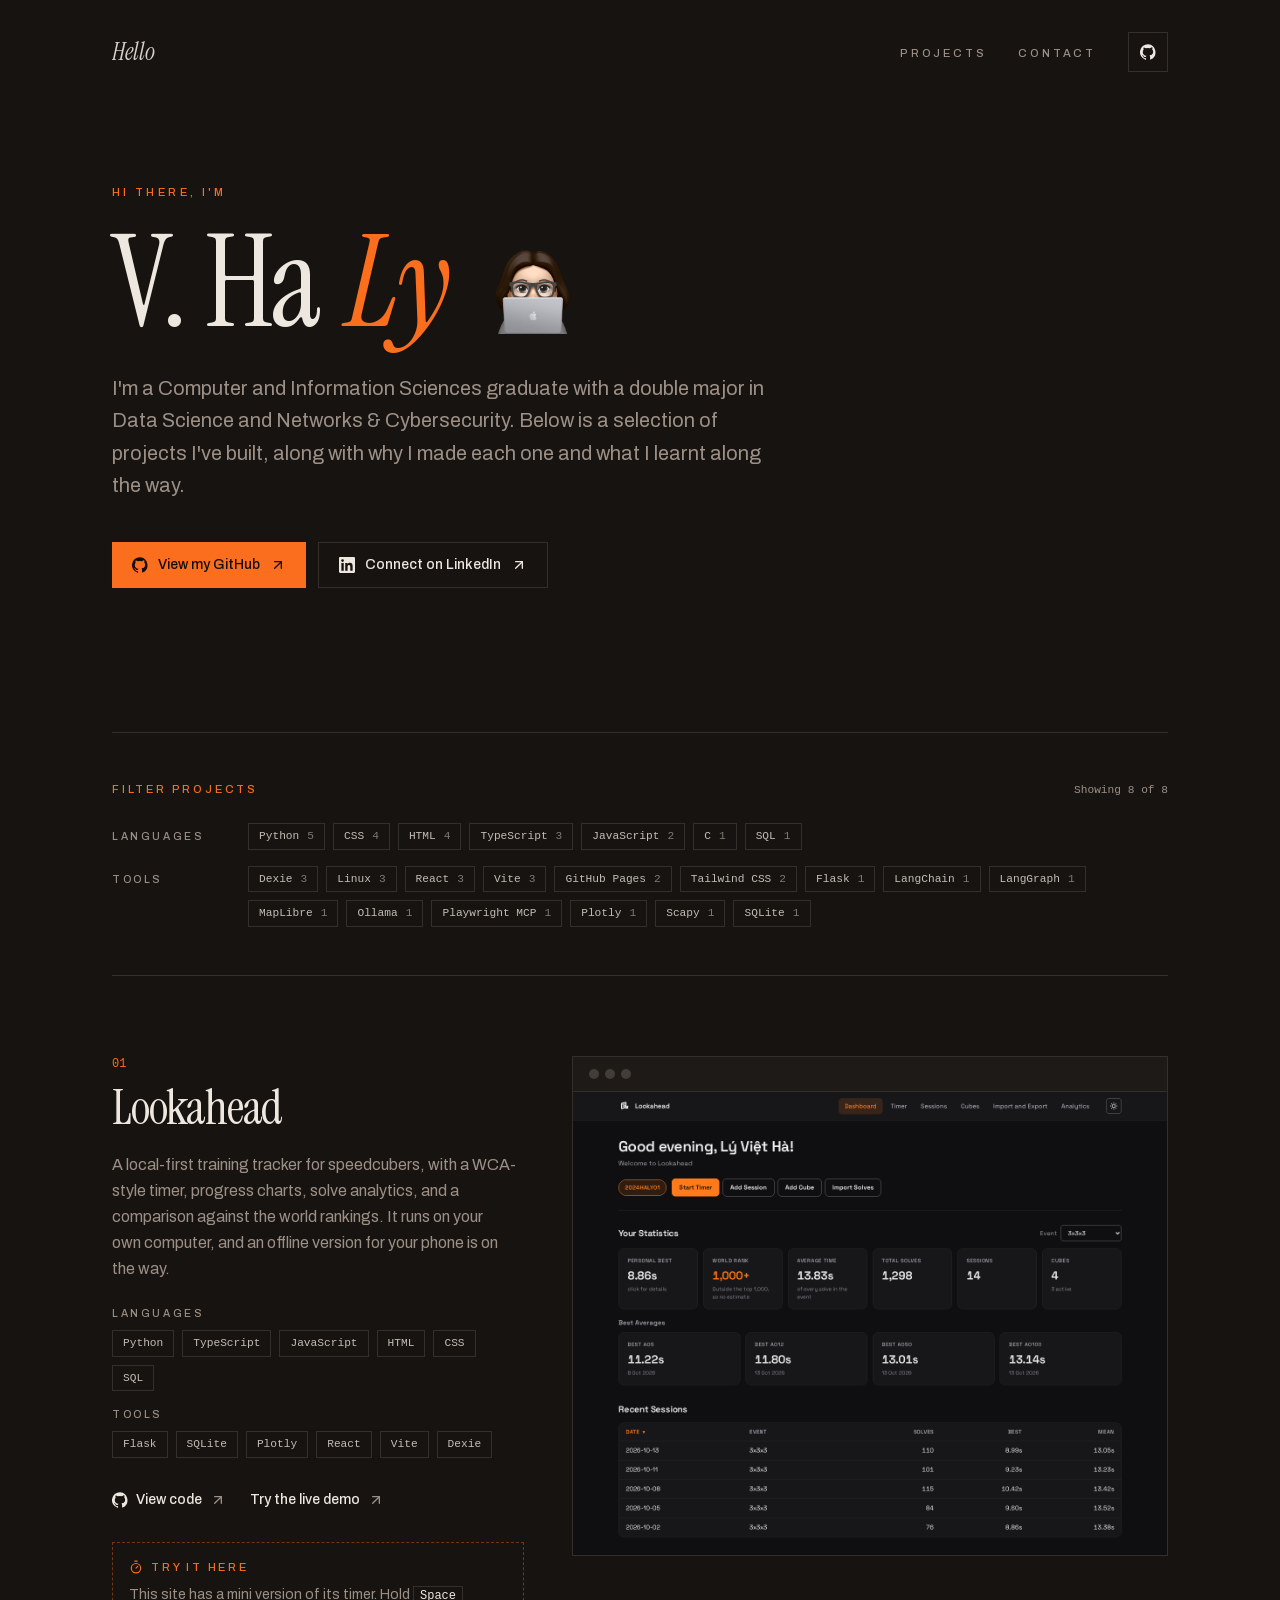
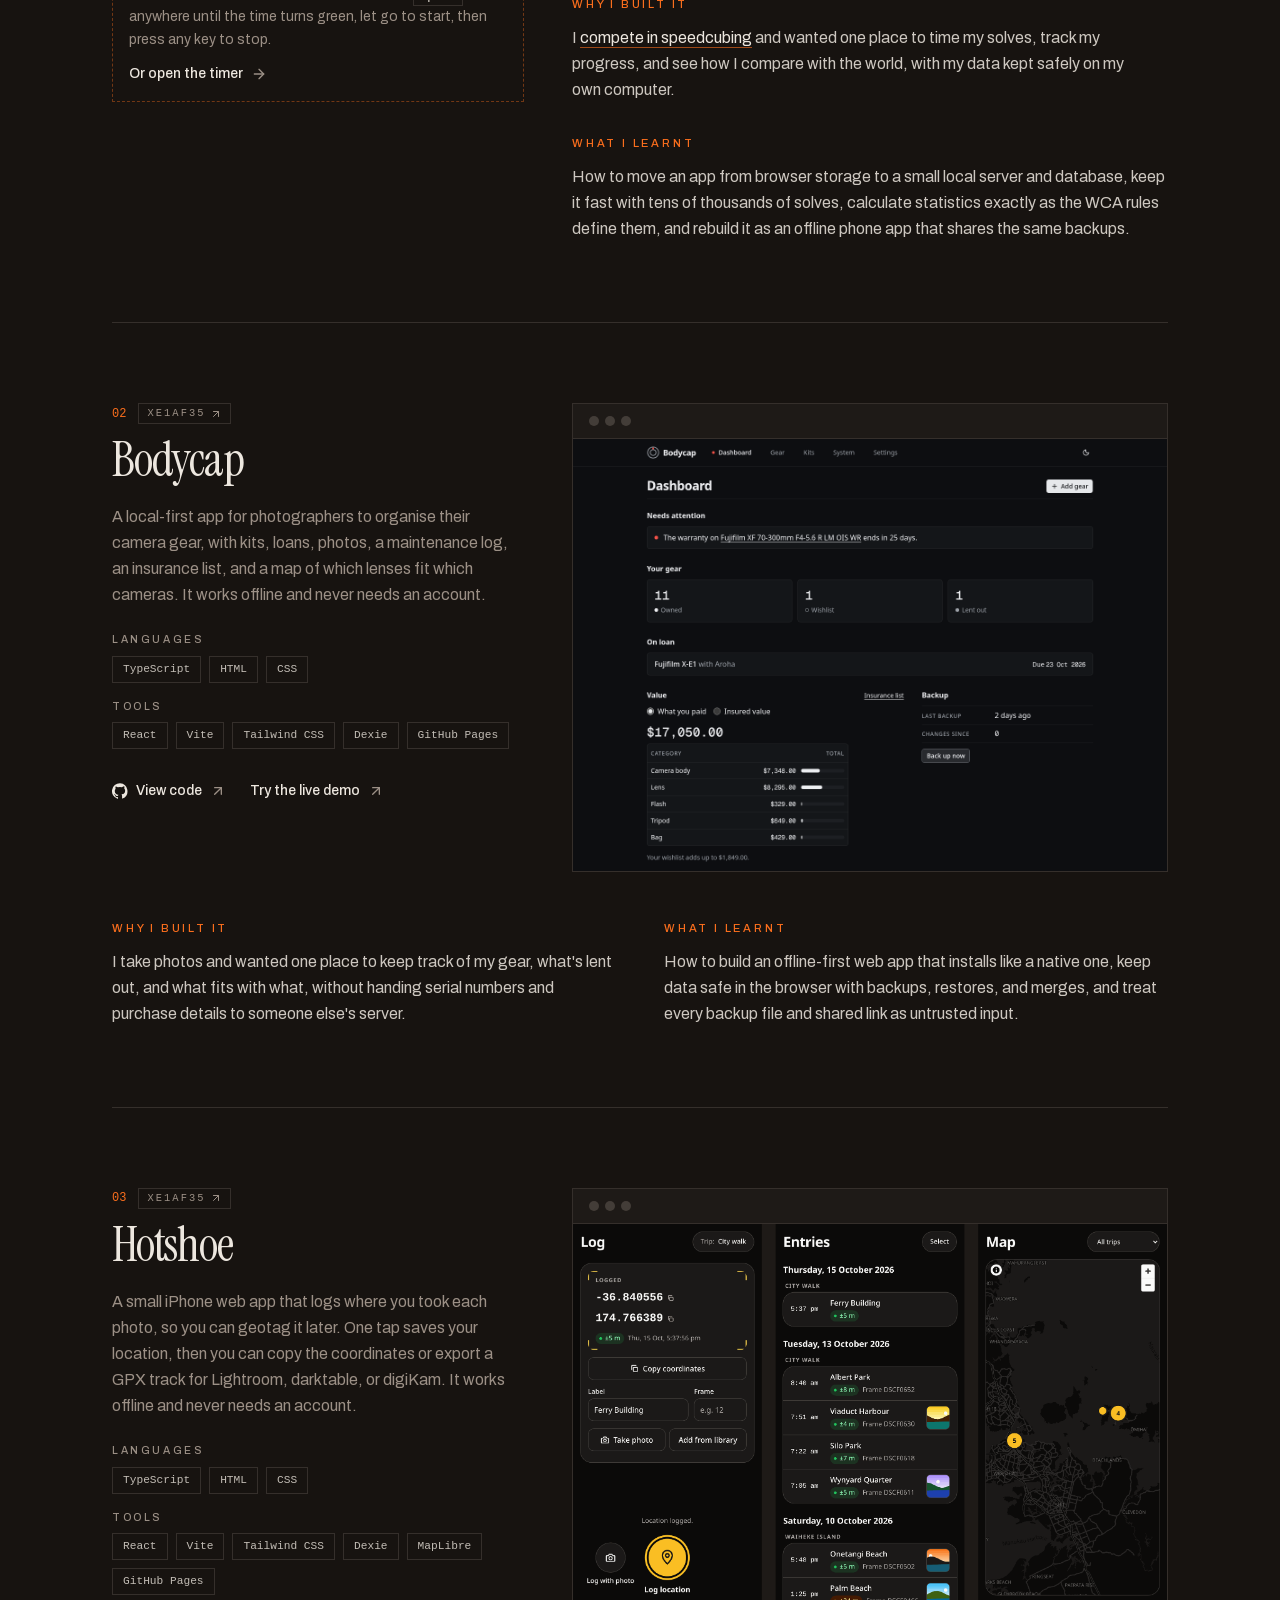
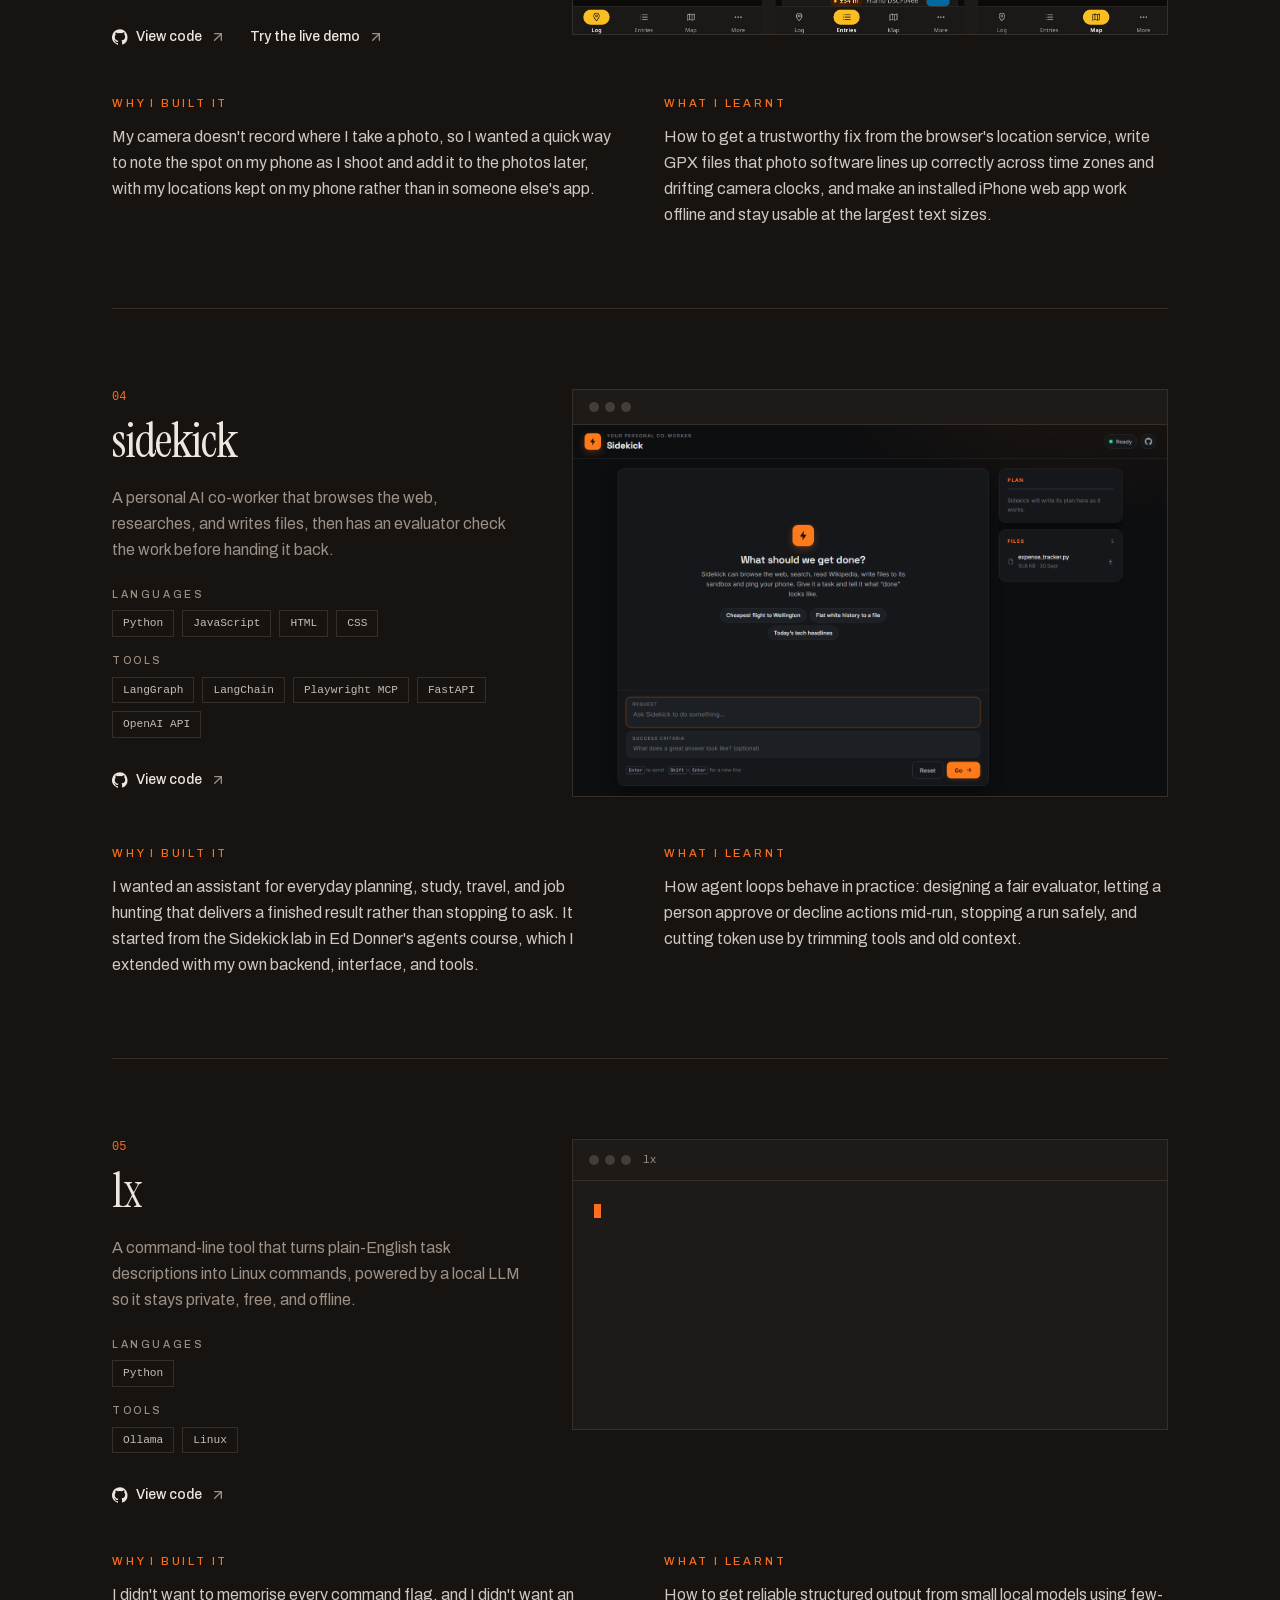
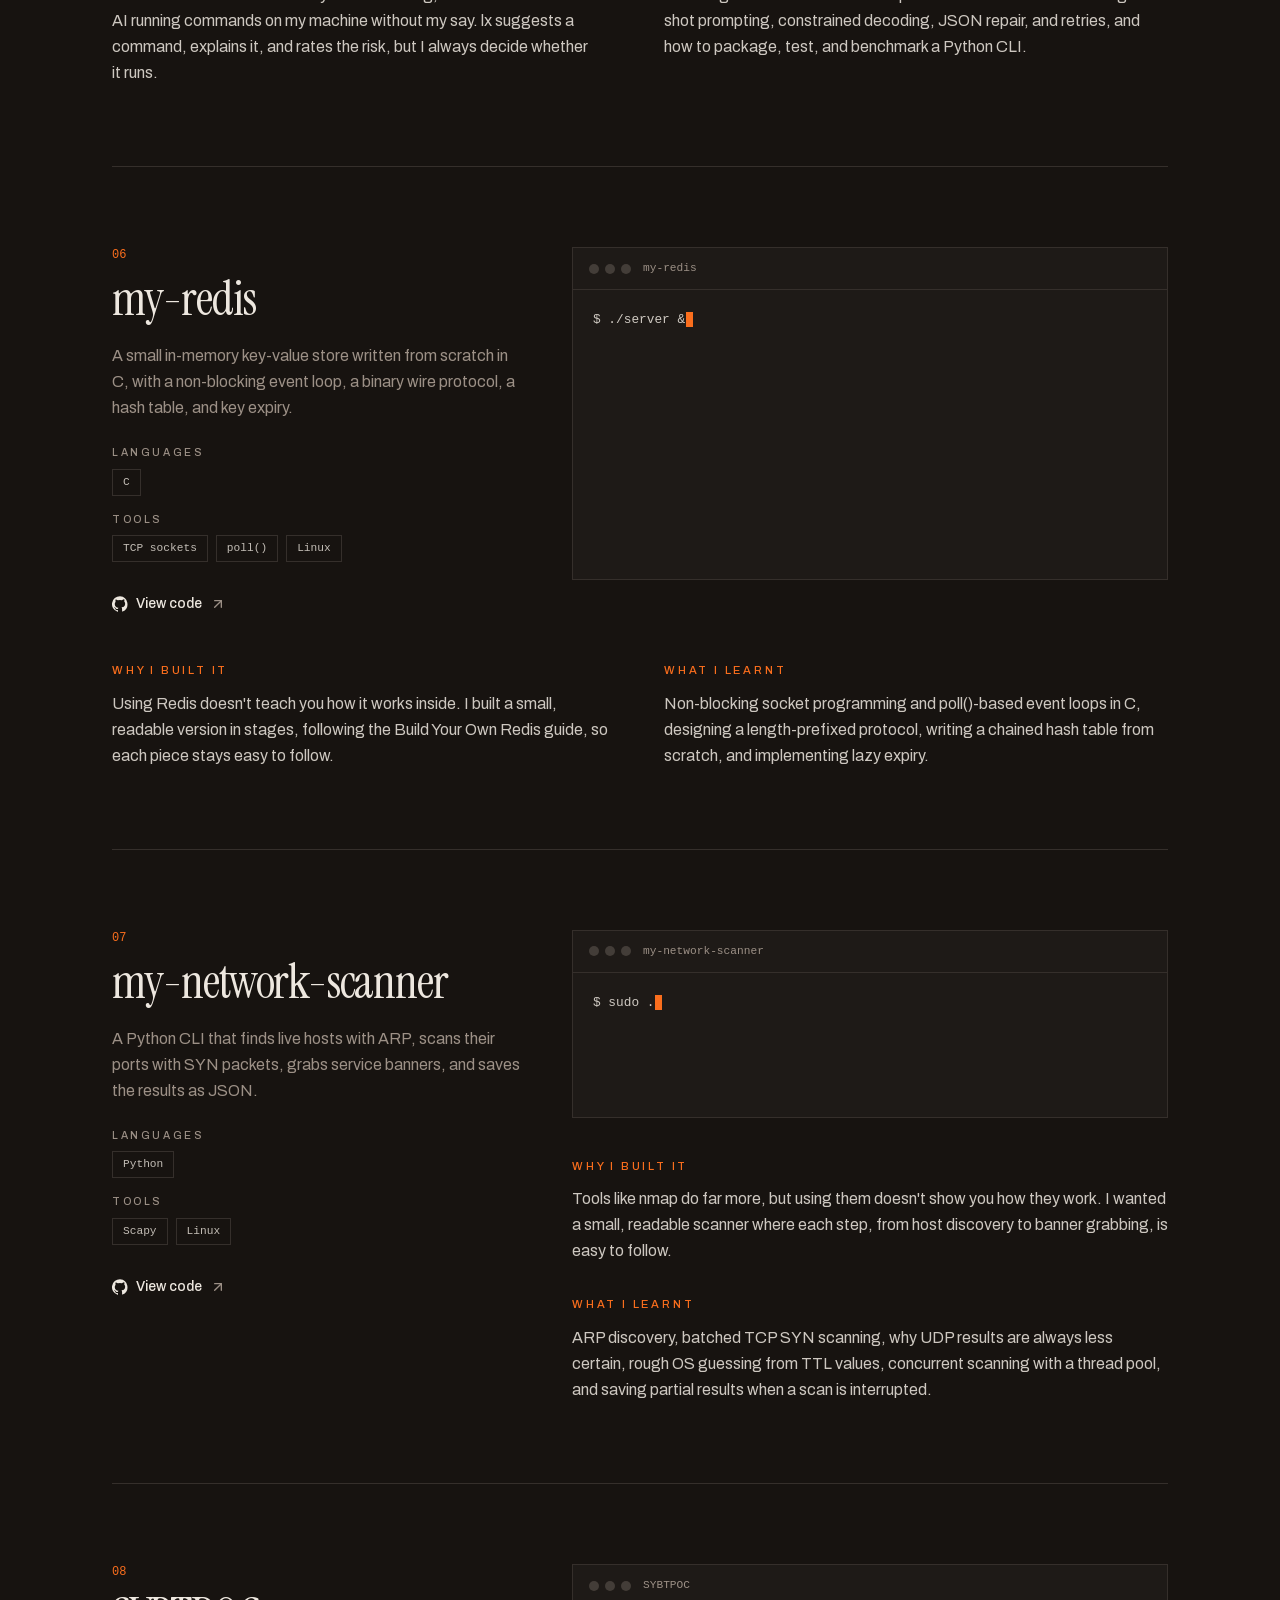
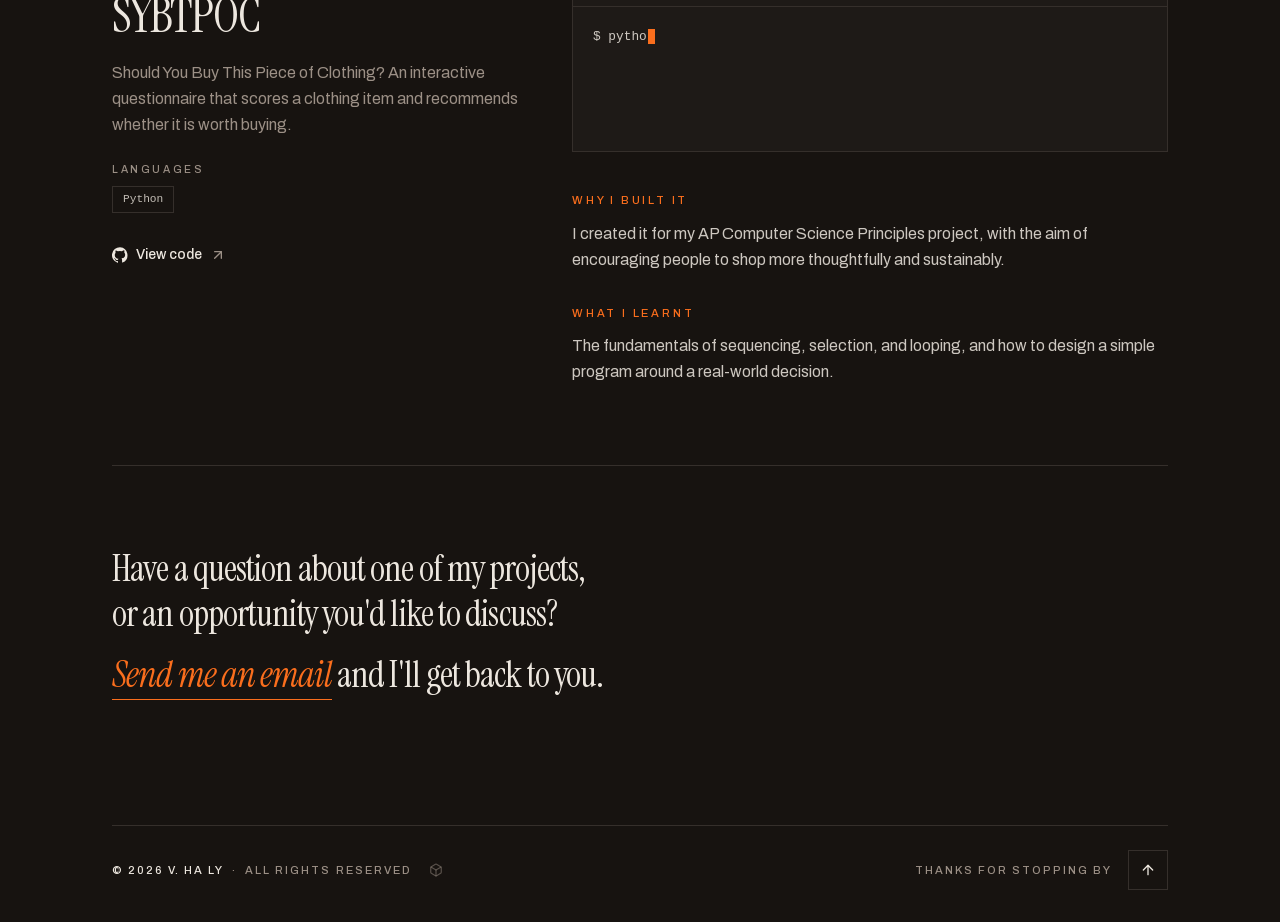
==== commit 7e28389a: "deploy: havl-code/contact@40539293d7550deb5fabed0b9bee668a6a0082c5" ====
--- a/index.html
+++ b/index.html
@@ -1,4 +1,4 @@
-<!DOCTYPE html><html lang="en-NZ" class="dark bg-background archivo_9443aef7-module__vKFuNW__variable instrument_serif_267e791-module__2oylma__variable"><head><meta charSet="utf-8"/><meta name="viewport" content="width=device-width, initial-scale=1"/><link rel="preload" href="/_next/static/media/75affa71d1e2f6a7-s.p.17-aodiw50953.woff2" as="font" crossorigin="" type="font/woff2"/><link rel="preload" href="/_next/static/media/7ebf22b5a21034f8-s.p.3j3877k49yy0l.woff2" as="font" crossorigin="" type="font/woff2"/><link rel="preload" href="/_next/static/media/e41d5df559864f9e-s.p.1g73gv09-xcb6.woff2" as="font" crossorigin="" type="font/woff2"/><link rel="preload" href="/avatar.png" as="image"/><link rel="stylesheet" href="/_next/static/chunks/2eyvaiu977sxw.css" data-precedence="next"/><link rel="preload" as="script" fetchPriority="low" href="/_next/static/chunks/1t4a0pwsfe2kd.js"/><script src="/_next/static/chunks/2cs-piiv5the4.js" async=""></script><script src="/_next/static/chunks/16dbq9zph9u83.js" async=""></script><script src="/_next/static/chunks/turbopack-0x_aiuwc9akfd.js" async=""></script><script src="/_next/static/chunks/0r9n-jexni0q8.js" async=""></script><script src="/_next/static/chunks/3x3e6ft705_ss.js" async=""></script><meta name="theme-color" content="#25211d"/><meta name="color-scheme" content="dark"/><title>V. Ha Ly</title><meta name="description" content="Projects by V. Ha Ly, covering AI agents, systems programming, networking, and data tools, with why I built each one and what I learnt."/><link rel="icon" href="/avatar.png" type="image/png"/><link rel="apple-touch-icon" href="/avatar.png"/><meta name="next-size-adjust" content=""/><script src="/_next/static/chunks/0cz1d0mv5g_q7.js" noModule=""></script></head><body class="font-sans antialiased"><div hidden=""><!--$--><!--/$--></div><main id="top" class="mx-auto min-h-dvh w-full max-w-6xl px-4 py-6 sm:px-8 sm:py-8 lg:px-12"><section><div class="flex items-center justify-between gap-4"><p class="min-w-0 truncate font-serif text-xl italic text-foreground/90 sm:text-2xl"></p><div class="flex shrink-0 items-center gap-4 sm:gap-8"><nav aria-label="Sections"><ul class="flex gap-4 sm:gap-8"><li><a href="#projects" class="group relative py-1 text-[0.7rem] font-medium uppercase tracking-[0.18em] text-muted-foreground sm:tracking-[0.25em] transition-colors hover:text-primary">Projects<span class="absolute -bottom-0.5 left-0 h-px w-full origin-left scale-x-0 bg-primary transition-transform duration-300 group-hover:scale-x-100"></span></a></li><li><a href="#contact" class="group relative py-1 text-[0.7rem] font-medium uppercase tracking-[0.18em] text-muted-foreground sm:tracking-[0.25em] transition-colors hover:text-primary">Contact<span class="absolute -bottom-0.5 left-0 h-px w-full origin-left scale-x-0 bg-primary transition-transform duration-300 group-hover:scale-x-100"></span></a></li></ul></nav><a href="https://github.com/havl-code/havl-code.github.io" target="_blank" rel="noreferrer" aria-label="View this site on GitHub" title="View this site on GitHub" class="inline-flex size-10 shrink-0 items-center justify-center border border-border text-foreground transition-colors hover:border-primary hover:text-primary"><svg viewBox="0 0 24 24" fill="currentColor" aria-hidden="true" class="size-4"><path d="M12 .3a12 12 0 0 0-3.8 23.4c.6.1.8-.3.8-.6v-2c-3.3.7-4-1.6-4-1.6-.6-1.4-1.4-1.8-1.4-1.8-1-.7.1-.7.1-.7 1.2.1 1.8 1.2 1.8 1.2 1 1.8 2.8 1.3 3.5 1 .1-.8.4-1.3.7-1.6-2.7-.3-5.5-1.3-5.5-6 0-1.2.5-2.3 1.3-3.1-.2-.4-.6-1.6 0-3.2 0 0 1-.3 3.4 1.2a11.5 11.5 0 0 1 6 0C17.3 4.7 18.3 5 18.3 5c.6 1.6.2 2.8.1 3.2.8.8 1.3 1.9 1.3 3.1 0 4.6-2.8 5.6-5.5 5.9.5.4.9 1.1.9 2.2v3.3c0 .3.2.7.8.6A12 12 0 0 0 12 .3"></path></svg></a></div></div><p class="reveal mt-12 text-[0.7rem] font-medium uppercase tracking-[0.3em] text-primary sm:mt-20 lg:mt-28" style="animation-delay:80ms">Hi there, I&#x27;m</p><h1 class="reveal mt-6 flex flex-wrap gap-x-[0.22em] font-serif text-[3.75rem] leading-[0.9] tracking-[-0.02em] text-foreground sm:text-[6rem] lg:text-[8rem]" style="animation-delay:160ms"><span class="whitespace-nowrap">V. Ha</span><span class="italic text-primary">Ly</span><img src="/avatar.png" alt="" width="320" height="320" class="ml-[0.04em] size-[0.8em] self-center transition-transform duration-300 hover:-rotate-6 hover:scale-105"/></h1><p class="reveal mt-8 max-w-2xl text-pretty text-lg leading-relaxed text-muted-foreground sm:text-xl" style="animation-delay:240ms">I&#x27;m a Computer and Information Sciences graduate with a double major in Data Science and Networks &amp; Cybersecurity. Below is a selection of projects I&#x27;ve built, along with why I made each one and what I learnt along the way.</p><div class="reveal mt-10 flex flex-wrap gap-3" style="animation-delay:320ms"><a href="https://github.com/havl-code" target="_blank" rel="noreferrer" class="group inline-flex items-center gap-2.5 bg-primary px-5 py-3 text-sm font-medium text-primary-foreground transition-opacity hover:opacity-90"><svg viewBox="0 0 24 24" fill="currentColor" aria-hidden="true" class="size-4"><path d="M12 .3a12 12 0 0 0-3.8 23.4c.6.1.8-.3.8-.6v-2c-3.3.7-4-1.6-4-1.6-.6-1.4-1.4-1.8-1.4-1.8-1-.7.1-.7.1-.7 1.2.1 1.8 1.2 1.8 1.2 1 1.8 2.8 1.3 3.5 1 .1-.8.4-1.3.7-1.6-2.7-.3-5.5-1.3-5.5-6 0-1.2.5-2.3 1.3-3.1-.2-.4-.6-1.6 0-3.2 0 0 1-.3 3.4 1.2a11.5 11.5 0 0 1 6 0C17.3 4.7 18.3 5 18.3 5c.6 1.6.2 2.8.1 3.2.8.8 1.3 1.9 1.3 3.1 0 4.6-2.8 5.6-5.5 5.9.5.4.9 1.1.9 2.2v3.3c0 .3.2.7.8.6A12 12 0 0 0 12 .3"></path></svg>View my GitHub<svg xmlns="http://www.w3.org/2000/svg" width="24" height="24" viewBox="0 0 24 24" fill="none" stroke="currentColor" stroke-width="2" stroke-linecap="round" stroke-linejoin="round" class="lucide lucide-arrow-up-right size-4 transition-transform duration-300 group-hover:-translate-y-0.5 group-hover:translate-x-0.5" aria-hidden="true"><path d="M7 7h10v10"></path><path d="M7 17 17 7"></path></svg></a><a href="https://www.linkedin.com/in/viet-ha-ly/" target="_blank" rel="noreferrer" class="group inline-flex items-center gap-2.5 border border-border px-5 py-3 text-sm font-medium text-foreground transition-colors hover:border-primary hover:text-primary"><svg viewBox="0 0 24 24" fill="currentColor" aria-hidden="true" class="size-4"><path d="M20.45 20.45h-3.56v-5.57c0-1.33-.02-3.04-1.85-3.04-1.85 0-2.14 1.45-2.14 2.94v5.67H9.35V9h3.41v1.56h.05c.48-.9 1.64-1.85 3.37-1.85 3.6 0 4.27 2.37 4.27 5.46v6.28zM5.34 7.43a2.06 2.06 0 1 1 0-4.13 2.06 2.06 0 0 1 0 4.13zM7.12 20.45H3.56V9h3.56v11.45zM22.23 0H1.77C.79 0 0 .77 0 1.73v20.54C0 23.23.79 24 1.77 24h20.45c.98 0 1.78-.77 1.78-1.73V1.73C24 .77 23.2 0 22.22 0z"></path></svg>Connect on LinkedIn<svg xmlns="http://www.w3.org/2000/svg" width="24" height="24" viewBox="0 0 24 24" fill="none" stroke="currentColor" stroke-width="2" stroke-linecap="round" stroke-linejoin="round" class="lucide lucide-arrow-up-right size-4 transition-transform duration-300 group-hover:-translate-y-0.5 group-hover:translate-x-0.5" aria-hidden="true"><path d="M7 7h10v10"></path><path d="M7 17 17 7"></path></svg></a></div></section><section id="projects" aria-label="Projects" class="mt-20 scroll-mt-6 sm:mt-28 lg:mt-36"><div class="border-t border-border py-10 sm:py-12"><div class="flex flex-wrap items-baseline justify-between gap-4"><h2 class="text-[0.7rem] font-medium uppercase tracking-[0.25em] text-primary">Filter projects</h2><p class="font-mono text-[0.7rem] text-muted-foreground" aria-live="polite">Showing <!-- -->8<!-- --> of <!-- -->8</p></div><div class="mt-6 space-y-4"><div class="grid gap-3 sm:grid-cols-[7rem_1fr] sm:gap-6"><p class="pt-1.5 text-[0.65rem] font-medium uppercase tracking-[0.25em] text-muted-foreground">Languages</p><div class="flex flex-wrap gap-2" role="group" aria-label="Languages"><button type="button" aria-pressed="false" class="inline-flex items-center gap-2 border px-2.5 py-1 font-mono text-[0.7rem] transition-colors focus-visible:outline-2 focus-visible:outline-offset-2 focus-visible:outline-primary border-border text-foreground/80 hover:border-primary hover:text-primary">Python<span class="opacity-60 tabular-nums">5</span></button><button type="button" aria-pressed="false" class="inline-flex items-center gap-2 border px-2.5 py-1 font-mono text-[0.7rem] transition-colors focus-visible:outline-2 focus-visible:outline-offset-2 focus-visible:outline-primary border-border text-foreground/80 hover:border-primary hover:text-primary">CSS<span class="opacity-60 tabular-nums">4</span></button><button type="button" aria-pressed="false" class="inline-flex items-center gap-2 border px-2.5 py-1 font-mono text-[0.7rem] transition-colors focus-visible:outline-2 focus-visible:outline-offset-2 focus-visible:outline-primary border-border text-foreground/80 hover:border-primary hover:text-primary">HTML<span class="opacity-60 tabular-nums">4</span></button><button type="button" aria-pressed="false" class="inline-flex items-center gap-2 border px-2.5 py-1 font-mono text-[0.7rem] transition-colors focus-visible:outline-2 focus-visible:outline-offset-2 focus-visible:outline-primary border-border text-foreground/80 hover:border-primary hover:text-primary">TypeScript<span class="opacity-60 tabular-nums">3</span></button><button type="button" aria-pressed="false" class="inline-flex items-center gap-2 border px-2.5 py-1 font-mono text-[0.7rem] transition-colors focus-visible:outline-2 focus-visible:outline-offset-2 focus-visible:outline-primary border-border text-foreground/80 hover:border-primary hover:text-primary">JavaScript<span class="opacity-60 tabular-nums">2</span></button><button type="button" aria-pressed="false" class="inline-flex items-center gap-2 border px-2.5 py-1 font-mono text-[0.7rem] transition-colors focus-visible:outline-2 focus-visible:outline-offset-2 focus-visible:outline-primary border-border text-foreground/80 hover:border-primary hover:text-primary">C<span class="opacity-60 tabular-nums">1</span></button><button type="button" aria-pressed="false" class="inline-flex items-center gap-2 border px-2.5 py-1 font-mono text-[0.7rem] transition-colors focus-visible:outline-2 focus-visible:outline-offset-2 focus-visible:outline-primary border-border text-foreground/80 hover:border-primary hover:text-primary">SQL<span class="opacity-60 tabular-nums">1</span></button></div></div><div class="grid gap-3 sm:grid-cols-[7rem_1fr] sm:gap-6"><p class="pt-1.5 text-[0.65rem] font-medium uppercase tracking-[0.25em] text-muted-foreground">Tools</p><div class="flex flex-wrap gap-2" role="group" aria-label="Tools"><button type="button" aria-pressed="false" class="inline-flex items-center gap-2 border px-2.5 py-1 font-mono text-[0.7rem] transition-colors focus-visible:outline-2 focus-visible:outline-offset-2 focus-visible:outline-primary border-border text-foreground/80 hover:border-primary hover:text-primary">Git<span class="opacity-60 tabular-nums">5</span></button><button type="button" aria-pressed="false" class="inline-flex items-center gap-2 border px-2.5 py-1 font-mono text-[0.7rem] transition-colors focus-visible:outline-2 focus-visible:outline-offset-2 focus-visible:outline-primary border-border text-foreground/80 hover:border-primary hover:text-primary">GitHub<span class="opacity-60 tabular-nums">5</span></button><button type="button" aria-pressed="false" class="inline-flex items-center gap-2 border px-2.5 py-1 font-mono text-[0.7rem] transition-colors focus-visible:outline-2 focus-visible:outline-offset-2 focus-visible:outline-primary border-border text-foreground/80 hover:border-primary hover:text-primary">VS Code<span class="opacity-60 tabular-nums">5</span></button><button type="button" aria-pressed="false" class="inline-flex items-center gap-2 border px-2.5 py-1 font-mono text-[0.7rem] transition-colors focus-visible:outline-2 focus-visible:outline-offset-2 focus-visible:outline-primary border-border text-foreground/80 hover:border-primary hover:text-primary">GitHub Actions<span class="opacity-60 tabular-nums">4</span></button><button type="button" aria-pressed="false" class="inline-flex items-center gap-2 border px-2.5 py-1 font-mono text-[0.7rem] transition-colors focus-visible:outline-2 focus-visible:outline-offset-2 focus-visible:outline-primary border-border text-foreground/80 hover:border-primary hover:text-primary">Dexie<span class="opacity-60 tabular-nums">3</span></button><button type="button" aria-pressed="false" class="inline-flex items-center gap-2 border px-2.5 py-1 font-mono text-[0.7rem] transition-colors focus-visible:outline-2 focus-visible:outline-offset-2 focus-visible:outline-primary border-border text-foreground/80 hover:border-primary hover:text-primary">Linux<span class="opacity-60 tabular-nums">3</span></button><button type="button" aria-pressed="false" class="inline-flex items-center gap-2 border px-2.5 py-1 font-mono text-[0.7rem] transition-colors focus-visible:outline-2 focus-visible:outline-offset-2 focus-visible:outline-primary border-border text-foreground/80 hover:border-primary hover:text-primary">pytest<span class="opacity-60 tabular-nums">3</span></button><button type="button" aria-pressed="false" class="inline-flex items-center gap-2 border px-2.5 py-1 font-mono text-[0.7rem] transition-colors focus-visible:outline-2 focus-visible:outline-offset-2 focus-visible:outline-primary border-border text-foreground/80 hover:border-primary hover:text-primary">React<span class="opacity-60 tabular-nums">3</span></button><button type="button" aria-pressed="false" class="inline-flex items-center gap-2 border px-2.5 py-1 font-mono text-[0.7rem] transition-colors focus-visible:outline-2 focus-visible:outline-offset-2 focus-visible:outline-primary border-border text-foreground/80 hover:border-primary hover:text-primary">Vite<span class="opacity-60 tabular-nums">3</span></button><button type="button" aria-pressed="false" class="inline-flex items-center gap-2 border px-2.5 py-1 font-mono text-[0.7rem] transition-colors focus-visible:outline-2 focus-visible:outline-offset-2 focus-visible:outline-primary border-border text-foreground/80 hover:border-primary hover:text-primary">GitHub Pages<span class="opacity-60 tabular-nums">2</span></button><button type="button" aria-pressed="false" class="inline-flex items-center gap-2 border px-2.5 py-1 font-mono text-[0.7rem] transition-colors focus-visible:outline-2 focus-visible:outline-offset-2 focus-visible:outline-primary border-border text-foreground/80 hover:border-primary hover:text-primary">Tailwind CSS<span class="opacity-60 tabular-nums">2</span></button><button type="button" aria-pressed="false" class="inline-flex items-center gap-2 border px-2.5 py-1 font-mono text-[0.7rem] transition-colors focus-visible:outline-2 focus-visible:outline-offset-2 focus-visible:outline-primary border-border text-foreground/80 hover:border-primary hover:text-primary">Flask<span class="opacity-60 tabular-nums">1</span></button><button type="button" aria-pressed="false" class="inline-flex items-center gap-2 border px-2.5 py-1 font-mono text-[0.7rem] transition-colors focus-visible:outline-2 focus-visible:outline-offset-2 focus-visible:outline-primary border-border text-foreground/80 hover:border-primary hover:text-primary">LangChain<span class="opacity-60 tabular-nums">1</span></button><button type="button" aria-pressed="false" class="inline-flex items-center gap-2 border px-2.5 py-1 font-mono text-[0.7rem] transition-colors focus-visible:outline-2 focus-visible:outline-offset-2 focus-visible:outline-primary border-border text-foreground/80 hover:border-primary hover:text-primary">LangGraph<span class="opacity-60 tabular-nums">1</span></button><button type="button" aria-pressed="false" class="inline-flex items-center gap-2 border px-2.5 py-1 font-mono text-[0.7rem] transition-colors focus-visible:outline-2 focus-visible:outline-offset-2 focus-visible:outline-primary border-border text-foreground/80 hover:border-primary hover:text-primary">MapLibre<span class="opacity-60 tabular-nums">1</span></button><button type="button" aria-pressed="false" class="inline-flex items-center gap-2 border px-2.5 py-1 font-mono text-[0.7rem] transition-colors focus-visible:outline-2 focus-visible:outline-offset-2 focus-visible:outline-primary border-border text-foreground/80 hover:border-primary hover:text-primary">Ollama<span class="opacity-60 tabular-nums">1</span></button><button type="button" aria-pressed="false" class="inline-flex items-center gap-2 border px-2.5 py-1 font-mono text-[0.7rem] transition-colors focus-visible:outline-2 focus-visible:outline-offset-2 focus-visible:outline-primary border-border text-foreground/80 hover:border-primary hover:text-primary">Playwright MCP<span class="opacity-60 tabular-nums">1</span></button><button type="button" aria-pressed="false" class="inline-flex items-center gap-2 border px-2.5 py-1 font-mono text-[0.7rem] transition-colors focus-visible:outline-2 focus-visible:outline-offset-2 focus-visible:outline-primary border-border text-foreground/80 hover:border-primary hover:text-primary">Plotly<span class="opacity-60 tabular-nums">1</span></button><button type="button" aria-pressed="false" class="inline-flex items-center gap-2 border px-2.5 py-1 font-mono text-[0.7rem] transition-colors focus-visible:outline-2 focus-visible:outline-offset-2 focus-visible:outline-primary border-border text-foreground/80 hover:border-primary hover:text-primary">Scapy<span class="opacity-60 tabular-nums">1</span></button><button type="button" aria-pressed="false" class="inline-flex items-center gap-2 border px-2.5 py-1 font-mono text-[0.7rem] transition-colors focus-visible:outline-2 focus-visible:outline-offset-2 focus-visible:outline-primary border-border text-foreground/80 hover:border-primary hover:text-primary">SQLite<span class="opacity-60 tabular-nums">1</span></button></div></div></div></div><article class="border-t border-border py-14 sm:py-20 "><div class="grid grid-cols-1 gap-10 lg:grid-cols-12 lg:gap-12"><div class="min-w-0 lg:col-span-5"><div class="flex items-center gap-3"><span class="font-mono text-xs tabular-nums text-primary">01</span></div><h2 class="mt-3 font-serif text-4xl leading-none tracking-tight text-foreground sm:text-5xl">Lookahead</h2><p class="mt-5 text-pretty leading-relaxed text-muted-foreground">A local-first training tracker for speedcubers, with a WCA-style timer, progress charts, solve analytics, and a comparison against the world rankings. It runs on your own computer, and an offline version for your phone is on the way.</p><div class="mt-6 space-y-4"><div><p class="text-[0.65rem] font-medium uppercase tracking-[0.25em] text-muted-foreground">Languages</p><ul class="mt-2 flex flex-wrap gap-2" aria-label="Languages"><li class="border px-2.5 py-1 font-mono text-[0.7rem] border-border text-foreground/80">Python</li><li class="border px-2.5 py-1 font-mono text-[0.7rem] border-border text-foreground/80">TypeScript</li><li class="border px-2.5 py-1 font-mono text-[0.7rem] border-border text-foreground/80">JavaScript</li><li class="border px-2.5 py-1 font-mono text-[0.7rem] border-border text-foreground/80">HTML</li><li class="border px-2.5 py-1 font-mono text-[0.7rem] border-border text-foreground/80">CSS</li><li class="border px-2.5 py-1 font-mono text-[0.7rem] border-border text-foreground/80">SQL</li></ul></div><div><p class="text-[0.65rem] font-medium uppercase tracking-[0.25em] text-muted-foreground">Tools</p><ul class="mt-2 flex flex-wrap gap-2" aria-label="Tools"><li class="border px-2.5 py-1 font-mono text-[0.7rem] border-border text-foreground/80">Flask</li><li class="border px-2.5 py-1 font-mono text-[0.7rem] border-border text-foreground/80">SQLite</li><li class="border px-2.5 py-1 font-mono text-[0.7rem] border-border text-foreground/80">Plotly</li><li class="border px-2.5 py-1 font-mono text-[0.7rem] border-border text-foreground/80">React</li><li class="border px-2.5 py-1 font-mono text-[0.7rem] border-border text-foreground/80">Vite</li><li class="border px-2.5 py-1 font-mono text-[0.7rem] border-border text-foreground/80">Dexie</li></ul></div></div><div class="mt-8 flex flex-wrap gap-x-6 gap-y-3"><a href="https://github.com/havl-code/lookahead" target="_blank" rel="noreferrer" class="group inline-flex items-center gap-2 text-sm font-medium text-foreground transition-colors hover:text-primary"><svg viewBox="0 0 24 24" fill="currentColor" aria-hidden="true" class="size-4"><path d="M12 .3a12 12 0 0 0-3.8 23.4c.6.1.8-.3.8-.6v-2c-3.3.7-4-1.6-4-1.6-.6-1.4-1.4-1.8-1.4-1.8-1-.7.1-.7.1-.7 1.2.1 1.8 1.2 1.8 1.2 1 1.8 2.8 1.3 3.5 1 .1-.8.4-1.3.7-1.6-2.7-.3-5.5-1.3-5.5-6 0-1.2.5-2.3 1.3-3.1-.2-.4-.6-1.6 0-3.2 0 0 1-.3 3.4 1.2a11.5 11.5 0 0 1 6 0C17.3 4.7 18.3 5 18.3 5c.6 1.6.2 2.8.1 3.2.8.8 1.3 1.9 1.3 3.1 0 4.6-2.8 5.6-5.5 5.9.5.4.9 1.1.9 2.2v3.3c0 .3.2.7.8.6A12 12 0 0 0 12 .3"></path></svg>View code<svg xmlns="http://www.w3.org/2000/svg" width="24" height="24" viewBox="0 0 24 24" fill="none" stroke="currentColor" stroke-width="2" stroke-linecap="round" stroke-linejoin="round" class="lucide lucide-arrow-up-right size-4 text-muted-foreground transition-all duration-300 group-hover:-translate-y-0.5 group-hover:translate-x-0.5 group-hover:text-primary" aria-hidden="true"><path d="M7 7h10v10"></path><path d="M7 17 17 7"></path></svg></a><a href="https://havl-code.github.io/lookahead/" target="_blank" rel="noreferrer" class="group inline-flex items-center gap-2 text-sm font-medium text-foreground transition-colors hover:text-primary">Try the live demo<svg xmlns="http://www.w3.org/2000/svg" width="24" height="24" viewBox="0 0 24 24" fill="none" stroke="currentColor" stroke-width="2" stroke-linecap="round" stroke-linejoin="round" class="lucide lucide-arrow-up-right size-4 text-muted-foreground transition-all duration-300 group-hover:-translate-y-0.5 group-hover:translate-x-0.5 group-hover:text-primary" aria-hidden="true"><path d="M7 7h10v10"></path><path d="M7 17 17 7"></path></svg></a></div><div class="mt-8 border border-dashed border-primary/40 p-4"><p class="flex items-center gap-2 text-[0.7rem] font-medium uppercase tracking-[0.25em] text-primary"><svg xmlns="http://www.w3.org/2000/svg" width="24" height="24" viewBox="0 0 24 24" fill="none" stroke="currentColor" stroke-width="2" stroke-linecap="round" stroke-linejoin="round" class="lucide lucide-timer size-3.5" aria-hidden="true"><line x1="10" x2="14" y1="2" y2="2"></line><line x1="12" x2="15" y1="14" y2="11"></line><circle cx="12" cy="14" r="8"></circle></svg>Try it here</p><p class="mt-2 text-sm leading-relaxed text-muted-foreground">This site has a mini version of its timer. Hold<!-- --> <kbd class="border border-border px-1.5 py-0.5 font-mono text-xs text-foreground">Space</kbd> <!-- -->anywhere until the time turns green, let go to start, then press any key to stop.</p><button type="button" class="group mt-3 inline-flex items-center gap-2 text-sm font-medium text-foreground transition-colors hover:text-primary">Or open the timer<svg xmlns="http://www.w3.org/2000/svg" width="24" height="24" viewBox="0 0 24 24" fill="none" stroke="currentColor" stroke-width="2" stroke-linecap="round" stroke-linejoin="round" class="lucide lucide-arrow-right size-4 text-muted-foreground transition-all duration-300 group-hover:translate-x-0.5 group-hover:text-primary" aria-hidden="true"><path d="M5 12h14"></path><path d="m12 5 7 7-7 7"></path></svg></button></div></div><div class="min-w-0 lg:col-span-7"><a href="https://github.com/havl-code/lookahead" target="_blank" rel="noreferrer" class="overflow-hidden border border-border bg-card group block transition-colors hover:border-primary focus-visible:outline-2 focus-visible:outline-offset-4 focus-visible:outline-primary"><div class="flex items-center gap-3 border-b border-border px-4 py-3"><div class="flex gap-1.5" aria-hidden="true"><span class="size-2.5 rounded-full bg-muted-foreground/30"></span><span class="size-2.5 rounded-full bg-muted-foreground/30"></span><span class="size-2.5 rounded-full bg-muted-foreground/30"></span></div></div><div class="relative overflow-hidden"><img src="/projects/lookahead.png" alt="The Lookahead dashboard, showing a personal best, a world rank, best averages, and recent sessions" loading="lazy" class="block w-full transition-transform duration-500 ease-out group-hover:scale-[1.02]"/><span class="absolute bottom-3 right-3 inline-flex items-center gap-2 bg-background/90 px-3 py-1.5 text-xs font-medium text-foreground opacity-0 transition-opacity duration-300 group-hover:opacity-100 group-focus-visible:opacity-100"><svg viewBox="0 0 24 24" fill="currentColor" aria-hidden="true" class="size-3.5"><path d="M12 .3a12 12 0 0 0-3.8 23.4c.6.1.8-.3.8-.6v-2c-3.3.7-4-1.6-4-1.6-.6-1.4-1.4-1.8-1.4-1.8-1-.7.1-.7.1-.7 1.2.1 1.8 1.2 1.8 1.2 1 1.8 2.8 1.3 3.5 1 .1-.8.4-1.3.7-1.6-2.7-.3-5.5-1.3-5.5-6 0-1.2.5-2.3 1.3-3.1-.2-.4-.6-1.6 0-3.2 0 0 1-.3 3.4 1.2a11.5 11.5 0 0 1 6 0C17.3 4.7 18.3 5 18.3 5c.6 1.6.2 2.8.1 3.2.8.8 1.3 1.9 1.3 3.1 0 4.6-2.8 5.6-5.5 5.9.5.4.9 1.1.9 2.2v3.3c0 .3.2.7.8.6A12 12 0 0 0 12 .3"></path></svg>View <!-- -->Lookahead<!-- --> on GitHub<svg xmlns="http://www.w3.org/2000/svg" width="24" height="24" viewBox="0 0 24 24" fill="none" stroke="currentColor" stroke-width="2" stroke-linecap="round" stroke-linejoin="round" class="lucide lucide-arrow-up-right size-3.5" aria-hidden="true"><path d="M7 7h10v10"></path><path d="M7 17 17 7"></path></svg></span></div></a><dl class="grid gap-8 sm:grid-cols-2 mt-10 lg:grid-cols-1"><div><dt class="text-[0.7rem] font-medium uppercase tracking-[0.25em] text-primary">Why I built it</dt><dd class="mt-3 text-pretty leading-relaxed text-foreground/85">I <a href="https://www.worldcubeassociation.org/persons/2024HALY01" target="_blank" rel="noreferrer" title="my WCA profile" class="text-foreground underline decoration-primary/60 underline-offset-4 transition-colors hover:text-primary hover:decoration-primary">compete in speedcubing<span class="sr-only"> (<!-- -->my WCA profile<!-- -->)</span></a> and wanted one place to time my solves, track my progress, and see how I compare with the world, with my data kept safely on my own computer.</dd></div><div><dt class="text-[0.7rem] font-medium uppercase tracking-[0.25em] text-primary">What I learnt</dt><dd class="mt-3 text-pretty leading-relaxed text-foreground/85">How to move an app from browser storage to a small local server and database, keep it fast with tens of thousands of solves, calculate statistics exactly as the WCA rules define them, and rebuild it as an offline phone app that shares the same backups.</dd></div></dl></div></div></article><article class="border-t border-border py-14 sm:py-20 "><div class="grid grid-cols-1 gap-10 lg:grid-cols-12 lg:gap-12"><div class="min-w-0 lg:col-span-5"><div class="flex items-center gap-3"><span class="font-mono text-xs tabular-nums text-primary">02</span><a href="https://xe1af35.github.io" target="_blank" rel="noreferrer" title="Small, local-first tools for photographers" class="group inline-flex items-center gap-1 border border-border px-2 py-0.5 font-mono text-[0.65rem] uppercase tracking-[0.2em] text-muted-foreground transition-colors hover:border-primary hover:text-primary focus-visible:outline-2 focus-visible:outline-offset-2 focus-visible:outline-primary"><span class="sr-only">Part of </span>XE1AF35<svg xmlns="http://www.w3.org/2000/svg" width="24" height="24" viewBox="0 0 24 24" fill="none" stroke="currentColor" stroke-width="2" stroke-linecap="round" stroke-linejoin="round" class="lucide lucide-arrow-up-right size-3" aria-hidden="true"><path d="M7 7h10v10"></path><path d="M7 17 17 7"></path></svg></a></div><h2 class="mt-3 font-serif text-4xl leading-none tracking-tight text-foreground sm:text-5xl">Bodycap</h2><p class="mt-5 text-pretty leading-relaxed text-muted-foreground">A local-first app for photographers to organise their camera gear, with kits, loans, photos, a maintenance log, an insurance list, and a map of which lenses fit which cameras. It works offline and never needs an account.</p><div class="mt-6 space-y-4"><div><p class="text-[0.65rem] font-medium uppercase tracking-[0.25em] text-muted-foreground">Languages</p><ul class="mt-2 flex flex-wrap gap-2" aria-label="Languages"><li class="border px-2.5 py-1 font-mono text-[0.7rem] border-border text-foreground/80">TypeScript</li><li class="border px-2.5 py-1 font-mono text-[0.7rem] border-border text-foreground/80">HTML</li><li class="border px-2.5 py-1 font-mono text-[0.7rem] border-border text-foreground/80">CSS</li></ul></div><div><p class="text-[0.65rem] font-medium uppercase tracking-[0.25em] text-muted-foreground">Tools</p><ul class="mt-2 flex flex-wrap gap-2" aria-label="Tools"><li class="border px-2.5 py-1 font-mono text-[0.7rem] border-border text-foreground/80">React</li><li class="border px-2.5 py-1 font-mono text-[0.7rem] border-border text-foreground/80">Vite</li><li class="border px-2.5 py-1 font-mono text-[0.7rem] border-border text-foreground/80">Tailwind CSS</li><li class="border px-2.5 py-1 font-mono text-[0.7rem] border-border text-foreground/80">Dexie</li><li class="border px-2.5 py-1 font-mono text-[0.7rem] border-border text-foreground/80">GitHub Pages</li></ul></div></div><div class="mt-8 flex flex-wrap gap-x-6 gap-y-3"><a href="https://github.com/XE1AF35/bodycap" target="_blank" rel="noreferrer" class="group inline-flex items-center gap-2 text-sm font-medium text-foreground transition-colors hover:text-primary"><svg viewBox="0 0 24 24" fill="currentColor" aria-hidden="true" class="size-4"><path d="M12 .3a12 12 0 0 0-3.8 23.4c.6.1.8-.3.8-.6v-2c-3.3.7-4-1.6-4-1.6-.6-1.4-1.4-1.8-1.4-1.8-1-.7.1-.7.1-.7 1.2.1 1.8 1.2 1.8 1.2 1 1.8 2.8 1.3 3.5 1 .1-.8.4-1.3.7-1.6-2.7-.3-5.5-1.3-5.5-6 0-1.2.5-2.3 1.3-3.1-.2-.4-.6-1.6 0-3.2 0 0 1-.3 3.4 1.2a11.5 11.5 0 0 1 6 0C17.3 4.7 18.3 5 18.3 5c.6 1.6.2 2.8.1 3.2.8.8 1.3 1.9 1.3 3.1 0 4.6-2.8 5.6-5.5 5.9.5.4.9 1.1.9 2.2v3.3c0 .3.2.7.8.6A12 12 0 0 0 12 .3"></path></svg>View code<svg xmlns="http://www.w3.org/2000/svg" width="24" height="24" viewBox="0 0 24 24" fill="none" stroke="currentColor" stroke-width="2" stroke-linecap="round" stroke-linejoin="round" class="lucide lucide-arrow-up-right size-4 text-muted-foreground transition-all duration-300 group-hover:-translate-y-0.5 group-hover:translate-x-0.5 group-hover:text-primary" aria-hidden="true"><path d="M7 7h10v10"></path><path d="M7 17 17 7"></path></svg></a><a href="https://xe1af35.github.io/bodycap/" target="_blank" rel="noreferrer" class="group inline-flex items-center gap-2 text-sm font-medium text-foreground transition-colors hover:text-primary">Try the live demo<svg xmlns="http://www.w3.org/2000/svg" width="24" height="24" viewBox="0 0 24 24" fill="none" stroke="currentColor" stroke-width="2" stroke-linecap="round" stroke-linejoin="round" class="lucide lucide-arrow-up-right size-4 text-muted-foreground transition-all duration-300 group-hover:-translate-y-0.5 group-hover:translate-x-0.5 group-hover:text-primary" aria-hidden="true"><path d="M7 7h10v10"></path><path d="M7 17 17 7"></path></svg></a></div></div><div class="min-w-0 lg:col-span-7"><a href="https://github.com/XE1AF35/bodycap" target="_blank" rel="noreferrer" class="overflow-hidden border border-border bg-card group block transition-colors hover:border-primary focus-visible:outline-2 focus-visible:outline-offset-4 focus-visible:outline-primary"><div class="flex items-center gap-3 border-b border-border px-4 py-3"><div class="flex gap-1.5" aria-hidden="true"><span class="size-2.5 rounded-full bg-muted-foreground/30"></span><span class="size-2.5 rounded-full bg-muted-foreground/30"></span><span class="size-2.5 rounded-full bg-muted-foreground/30"></span></div></div><div class="relative overflow-hidden"><img src="/projects/bodycap.png" alt="The Bodycap dashboard, with a warranty running out, gear counts, a camera on loan, what the gear is worth by category, and backup status" loading="lazy" class="block w-full transition-transform duration-500 ease-out group-hover:scale-[1.02]"/><span class="absolute bottom-3 right-3 inline-flex items-center gap-2 bg-background/90 px-3 py-1.5 text-xs font-medium text-foreground opacity-0 transition-opacity duration-300 group-hover:opacity-100 group-focus-visible:opacity-100"><svg viewBox="0 0 24 24" fill="currentColor" aria-hidden="true" class="size-3.5"><path d="M12 .3a12 12 0 0 0-3.8 23.4c.6.1.8-.3.8-.6v-2c-3.3.7-4-1.6-4-1.6-.6-1.4-1.4-1.8-1.4-1.8-1-.7.1-.7.1-.7 1.2.1 1.8 1.2 1.8 1.2 1 1.8 2.8 1.3 3.5 1 .1-.8.4-1.3.7-1.6-2.7-.3-5.5-1.3-5.5-6 0-1.2.5-2.3 1.3-3.1-.2-.4-.6-1.6 0-3.2 0 0 1-.3 3.4 1.2a11.5 11.5 0 0 1 6 0C17.3 4.7 18.3 5 18.3 5c.6 1.6.2 2.8.1 3.2.8.8 1.3 1.9 1.3 3.1 0 4.6-2.8 5.6-5.5 5.9.5.4.9 1.1.9 2.2v3.3c0 .3.2.7.8.6A12 12 0 0 0 12 .3"></path></svg>View <!-- -->Bodycap<!-- --> on GitHub<svg xmlns="http://www.w3.org/2000/svg" width="24" height="24" viewBox="0 0 24 24" fill="none" stroke="currentColor" stroke-width="2" stroke-linecap="round" stroke-linejoin="round" class="lucide lucide-arrow-up-right size-3.5" aria-hidden="true"><path d="M7 7h10v10"></path><path d="M7 17 17 7"></path></svg></span></div></a></div></div><dl class="grid gap-8 sm:grid-cols-2 mt-10 lg:mt-12 lg:gap-12"><div><dt class="text-[0.7rem] font-medium uppercase tracking-[0.25em] text-primary">Why I built it</dt><dd class="mt-3 text-pretty leading-relaxed text-foreground/85">I take photos and wanted one place to keep track of my gear, what&#x27;s lent out, and what fits with what, without handing serial numbers and purchase details to someone else&#x27;s server.</dd></div><div><dt class="text-[0.7rem] font-medium uppercase tracking-[0.25em] text-primary">What I learnt</dt><dd class="mt-3 text-pretty leading-relaxed text-foreground/85">How to build an offline-first web app that installs like a native one, keep data safe in the browser with backups, restores, and merges, and treat every backup file and shared link as untrusted input.</dd></div></dl></article><article class="border-t border-border py-14 sm:py-20 "><div class="grid grid-cols-1 gap-10 lg:grid-cols-12 lg:gap-12"><div class="min-w-0 lg:col-span-5"><div class="flex items-center gap-3"><span class="font-mono text-xs tabular-nums text-primary">03</span><a href="https://xe1af35.github.io" target="_blank" rel="noreferrer" title="Small, local-first tools for photographers" class="group inline-flex items-center gap-1 border border-border px-2 py-0.5 font-mono text-[0.65rem] uppercase tracking-[0.2em] text-muted-foreground transition-colors hover:border-primary hover:text-primary focus-visible:outline-2 focus-visible:outline-offset-2 focus-visible:outline-primary"><span class="sr-only">Part of </span>XE1AF35<svg xmlns="http://www.w3.org/2000/svg" width="24" height="24" viewBox="0 0 24 24" fill="none" stroke="currentColor" stroke-width="2" stroke-linecap="round" stroke-linejoin="round" class="lucide lucide-arrow-up-right size-3" aria-hidden="true"><path d="M7 7h10v10"></path><path d="M7 17 17 7"></path></svg></a></div><h2 class="mt-3 font-serif text-4xl leading-none tracking-tight text-foreground sm:text-5xl">Hotshoe</h2><p class="mt-5 text-pretty leading-relaxed text-muted-foreground">A small iPhone web app that logs where you took each photo, so you can geotag it later. One tap saves your location, then you can copy the coordinates or export a GPX track for Lightroom, darktable, or digiKam. It works offline and never needs an account.</p><div class="mt-6 space-y-4"><div><p class="text-[0.65rem] font-medium uppercase tracking-[0.25em] text-muted-foreground">Languages</p><ul class="mt-2 flex flex-wrap gap-2" aria-label="Languages"><li class="border px-2.5 py-1 font-mono text-[0.7rem] border-border text-foreground/80">TypeScript</li><li class="border px-2.5 py-1 font-mono text-[0.7rem] border-border text-foreground/80">HTML</li><li class="border px-2.5 py-1 font-mono text-[0.7rem] border-border text-foreground/80">CSS</li></ul></div><div><p class="text-[0.65rem] font-medium uppercase tracking-[0.25em] text-muted-foreground">Tools</p><ul class="mt-2 flex flex-wrap gap-2" aria-label="Tools"><li class="border px-2.5 py-1 font-mono text-[0.7rem] border-border text-foreground/80">React</li><li class="border px-2.5 py-1 font-mono text-[0.7rem] border-border text-foreground/80">Vite</li><li class="border px-2.5 py-1 font-mono text-[0.7rem] border-border text-foreground/80">Tailwind CSS</li><li class="border px-2.5 py-1 font-mono text-[0.7rem] border-border text-foreground/80">Dexie</li><li class="border px-2.5 py-1 font-mono text-[0.7rem] border-border text-foreground/80">MapLibre</li><li class="border px-2.5 py-1 font-mono text-[0.7rem] border-border text-foreground/80">GitHub Pages</li></ul></div></div><div class="mt-8 flex flex-wrap gap-x-6 gap-y-3"><a href="https://github.com/XE1AF35/hotshoe" target="_blank" rel="noreferrer" class="group inline-flex items-center gap-2 text-sm font-medium text-foreground transition-colors hover:text-primary"><svg viewBox="0 0 24 24" fill="currentColor" aria-hidden="true" class="size-4"><path d="M12 .3a12 12 0 0 0-3.8 23.4c.6.1.8-.3.8-.6v-2c-3.3.7-4-1.6-4-1.6-.6-1.4-1.4-1.8-1.4-1.8-1-.7.1-.7.1-.7 1.2.1 1.8 1.2 1.8 1.2 1 1.8 2.8 1.3 3.5 1 .1-.8.4-1.3.7-1.6-2.7-.3-5.5-1.3-5.5-6 0-1.2.5-2.3 1.3-3.1-.2-.4-.6-1.6 0-3.2 0 0 1-.3 3.4 1.2a11.5 11.5 0 0 1 6 0C17.3 4.7 18.3 5 18.3 5c.6 1.6.2 2.8.1 3.2.8.8 1.3 1.9 1.3 3.1 0 4.6-2.8 5.6-5.5 5.9.5.4.9 1.1.9 2.2v3.3c0 .3.2.7.8.6A12 12 0 0 0 12 .3"></path></svg>View code<svg xmlns="http://www.w3.org/2000/svg" width="24" height="24" viewBox="0 0 24 24" fill="none" stroke="currentColor" stroke-width="2" stroke-linecap="round" stroke-linejoin="round" class="lucide lucide-arrow-up-right size-4 text-muted-foreground transition-all duration-300 group-hover:-translate-y-0.5 group-hover:translate-x-0.5 group-hover:text-primary" aria-hidden="true"><path d="M7 7h10v10"></path><path d="M7 17 17 7"></path></svg></a><a href="https://xe1af35.github.io/hotshoe/" target="_blank" rel="noreferrer" class="group inline-flex items-center gap-2 text-sm font-medium text-foreground transition-colors hover:text-primary">Try the live demo<svg xmlns="http://www.w3.org/2000/svg" width="24" height="24" viewBox="0 0 24 24" fill="none" stroke="currentColor" stroke-width="2" stroke-linecap="round" stroke-linejoin="round" class="lucide lucide-arrow-up-right size-4 text-muted-foreground transition-all duration-300 group-hover:-translate-y-0.5 group-hover:translate-x-0.5 group-hover:text-primary" aria-hidden="true"><path d="M7 7h10v10"></path><path d="M7 17 17 7"></path></svg></a></div></div><div class="min-w-0 lg:col-span-7"><a href="https://github.com/XE1AF35/hotshoe" target="_blank" rel="noreferrer" class="overflow-hidden border border-border bg-card group block transition-colors hover:border-primary focus-visible:outline-2 focus-visible:outline-offset-4 focus-visible:outline-primary"><div class="flex items-center gap-3 border-b border-border px-4 py-3"><div class="flex gap-1.5" aria-hidden="true"><span class="size-2.5 rounded-full bg-muted-foreground/30"></span><span class="size-2.5 rounded-full bg-muted-foreground/30"></span><span class="size-2.5 rounded-full bg-muted-foreground/30"></span></div></div><div class="relative overflow-hidden"><img src="/projects/hotshoe.png" alt="Hotshoe on a phone: a location just logged with its accuracy and a label, the entries grouped by day and trip with photo thumbnails, and a map of every entry" loading="lazy" class="block w-full transition-transform duration-500 ease-out group-hover:scale-[1.02]"/><span class="absolute bottom-3 right-3 inline-flex items-center gap-2 bg-background/90 px-3 py-1.5 text-xs font-medium text-foreground opacity-0 transition-opacity duration-300 group-hover:opacity-100 group-focus-visible:opacity-100"><svg viewBox="0 0 24 24" fill="currentColor" aria-hidden="true" class="size-3.5"><path d="M12 .3a12 12 0 0 0-3.8 23.4c.6.1.8-.3.8-.6v-2c-3.3.7-4-1.6-4-1.6-.6-1.4-1.4-1.8-1.4-1.8-1-.7.1-.7.1-.7 1.2.1 1.8 1.2 1.8 1.2 1 1.8 2.8 1.3 3.5 1 .1-.8.4-1.3.7-1.6-2.7-.3-5.5-1.3-5.5-6 0-1.2.5-2.3 1.3-3.1-.2-.4-.6-1.6 0-3.2 0 0 1-.3 3.4 1.2a11.5 11.5 0 0 1 6 0C17.3 4.7 18.3 5 18.3 5c.6 1.6.2 2.8.1 3.2.8.8 1.3 1.9 1.3 3.1 0 4.6-2.8 5.6-5.5 5.9.5.4.9 1.1.9 2.2v3.3c0 .3.2.7.8.6A12 12 0 0 0 12 .3"></path></svg>View <!-- -->Hotshoe<!-- --> on GitHub<svg xmlns="http://www.w3.org/2000/svg" width="24" height="24" viewBox="0 0 24 24" fill="none" stroke="currentColor" stroke-width="2" stroke-linecap="round" stroke-linejoin="round" class="lucide lucide-arrow-up-right size-3.5" aria-hidden="true"><path d="M7 7h10v10"></path><path d="M7 17 17 7"></path></svg></span></div></a></div></div><dl class="grid gap-8 sm:grid-cols-2 mt-10 lg:mt-12 lg:gap-12"><div><dt class="text-[0.7rem] font-medium uppercase tracking-[0.25em] text-primary">Why I built it</dt><dd class="mt-3 text-pretty leading-relaxed text-foreground/85">My camera doesn&#x27;t record where I take a photo, so I wanted a quick way to note the spot on my phone as I shoot and add it to the photos later, with my locations kept on my phone rather than in someone else&#x27;s app.</dd></div><div><dt class="text-[0.7rem] font-medium uppercase tracking-[0.25em] text-primary">What I learnt</dt><dd class="mt-3 text-pretty leading-relaxed text-foreground/85">How to get a trustworthy fix from the browser&#x27;s location service, write GPX files that photo software lines up correctly across time zones and drifting camera clocks, and make an installed iPhone web app work offline and stay usable at the largest text sizes.</dd></div></dl></article><article class="border-t border-border py-14 sm:py-20 "><div class="grid grid-cols-1 gap-10 lg:grid-cols-12 lg:gap-12"><div class="min-w-0 lg:col-span-5"><div class="flex items-center gap-3"><span class="font-mono text-xs tabular-nums text-primary">04</span></div><h2 class="mt-3 font-serif text-4xl leading-none tracking-tight text-foreground sm:text-5xl">sidekick</h2><p class="mt-5 text-pretty leading-relaxed text-muted-foreground">A personal AI co-worker that browses the web, researches, and writes files, then has an evaluator check the work before handing it back.</p><div class="mt-6 space-y-4"><div><p class="text-[0.65rem] font-medium uppercase tracking-[0.25em] text-muted-foreground">Languages</p><ul class="mt-2 flex flex-wrap gap-2" aria-label="Languages"><li class="border px-2.5 py-1 font-mono text-[0.7rem] border-border text-foreground/80">Python</li><li class="border px-2.5 py-1 font-mono text-[0.7rem] border-border text-foreground/80">JavaScript</li><li class="border px-2.5 py-1 font-mono text-[0.7rem] border-border text-foreground/80">HTML</li><li class="border px-2.5 py-1 font-mono text-[0.7rem] border-border text-foreground/80">CSS</li></ul></div><div><p class="text-[0.65rem] font-medium uppercase tracking-[0.25em] text-muted-foreground">Tools</p><ul class="mt-2 flex flex-wrap gap-2" aria-label="Tools"><li class="border px-2.5 py-1 font-mono text-[0.7rem] border-border text-foreground/80">LangChain</li><li class="border px-2.5 py-1 font-mono text-[0.7rem] border-border text-foreground/80">LangGraph</li><li class="border px-2.5 py-1 font-mono text-[0.7rem] border-border text-foreground/80">Playwright MCP</li><li class="border px-2.5 py-1 font-mono text-[0.7rem] border-border text-foreground/80">FastAPI</li><li class="border px-2.5 py-1 font-mono text-[0.7rem] border-border text-foreground/80">OpenAI API</li><li class="border px-2.5 py-1 font-mono text-[0.7rem] border-border text-foreground/80">Serper</li><li class="border px-2.5 py-1 font-mono text-[0.7rem] border-border text-foreground/80">Pushover</li><li class="border px-2.5 py-1 font-mono text-[0.7rem] border-border text-foreground/80">uv</li><li class="border px-2.5 py-1 font-mono text-[0.7rem] border-border text-foreground/80">pytest</li><li class="border px-2.5 py-1 font-mono text-[0.7rem] border-border text-foreground/80">GitHub Actions</li><li class="border px-2.5 py-1 font-mono text-[0.7rem] border-border text-foreground/80">VS Code</li><li class="border px-2.5 py-1 font-mono text-[0.7rem] border-border text-foreground/80">Git</li><li class="border px-2.5 py-1 font-mono text-[0.7rem] border-border text-foreground/80">GitHub</li></ul></div></div><div class="mt-8 flex flex-wrap gap-x-6 gap-y-3"><a href="https://github.com/havl-code/sidekick" target="_blank" rel="noreferrer" class="group inline-flex items-center gap-2 text-sm font-medium text-foreground transition-colors hover:text-primary"><svg viewBox="0 0 24 24" fill="currentColor" aria-hidden="true" class="size-4"><path d="M12 .3a12 12 0 0 0-3.8 23.4c.6.1.8-.3.8-.6v-2c-3.3.7-4-1.6-4-1.6-.6-1.4-1.4-1.8-1.4-1.8-1-.7.1-.7.1-.7 1.2.1 1.8 1.2 1.8 1.2 1 1.8 2.8 1.3 3.5 1 .1-.8.4-1.3.7-1.6-2.7-.3-5.5-1.3-5.5-6 0-1.2.5-2.3 1.3-3.1-.2-.4-.6-1.6 0-3.2 0 0 1-.3 3.4 1.2a11.5 11.5 0 0 1 6 0C17.3 4.7 18.3 5 18.3 5c.6 1.6.2 2.8.1 3.2.8.8 1.3 1.9 1.3 3.1 0 4.6-2.8 5.6-5.5 5.9.5.4.9 1.1.9 2.2v3.3c0 .3.2.7.8.6A12 12 0 0 0 12 .3"></path></svg>View code<svg xmlns="http://www.w3.org/2000/svg" width="24" height="24" viewBox="0 0 24 24" fill="none" stroke="currentColor" stroke-width="2" stroke-linecap="round" stroke-linejoin="round" class="lucide lucide-arrow-up-right size-4 text-muted-foreground transition-all duration-300 group-hover:-translate-y-0.5 group-hover:translate-x-0.5 group-hover:text-primary" aria-hidden="true"><path d="M7 7h10v10"></path><path d="M7 17 17 7"></path></svg></a></div></div><div class="min-w-0 lg:col-span-7"><a href="https://github.com/havl-code/sidekick" target="_blank" rel="noreferrer" class="overflow-hidden border border-border bg-card group block transition-colors hover:border-primary focus-visible:outline-2 focus-visible:outline-offset-4 focus-visible:outline-primary"><div class="flex items-center gap-3 border-b border-border px-4 py-3"><div class="flex gap-1.5" aria-hidden="true"><span class="size-2.5 rounded-full bg-muted-foreground/30"></span><span class="size-2.5 rounded-full bg-muted-foreground/30"></span><span class="size-2.5 rounded-full bg-muted-foreground/30"></span></div></div><div class="relative overflow-hidden"><img src="/projects/sidekick.png" alt="The Sidekick workspace, with a request box, optional success criteria, suggested tasks, and panels for the plan and generated files" loading="lazy" class="block w-full transition-transform duration-500 ease-out group-hover:scale-[1.02]"/><span class="absolute bottom-3 right-3 inline-flex items-center gap-2 bg-background/90 px-3 py-1.5 text-xs font-medium text-foreground opacity-0 transition-opacity duration-300 group-hover:opacity-100 group-focus-visible:opacity-100"><svg viewBox="0 0 24 24" fill="currentColor" aria-hidden="true" class="size-3.5"><path d="M12 .3a12 12 0 0 0-3.8 23.4c.6.1.8-.3.8-.6v-2c-3.3.7-4-1.6-4-1.6-.6-1.4-1.4-1.8-1.4-1.8-1-.7.1-.7.1-.7 1.2.1 1.8 1.2 1.8 1.2 1 1.8 2.8 1.3 3.5 1 .1-.8.4-1.3.7-1.6-2.7-.3-5.5-1.3-5.5-6 0-1.2.5-2.3 1.3-3.1-.2-.4-.6-1.6 0-3.2 0 0 1-.3 3.4 1.2a11.5 11.5 0 0 1 6 0C17.3 4.7 18.3 5 18.3 5c.6 1.6.2 2.8.1 3.2.8.8 1.3 1.9 1.3 3.1 0 4.6-2.8 5.6-5.5 5.9.5.4.9 1.1.9 2.2v3.3c0 .3.2.7.8.6A12 12 0 0 0 12 .3"></path></svg>View <!-- -->sidekick<!-- --> on GitHub<svg xmlns="http://www.w3.org/2000/svg" width="24" height="24" viewBox="0 0 24 24" fill="none" stroke="currentColor" stroke-width="2" stroke-linecap="round" stroke-linejoin="round" class="lucide lucide-arrow-up-right size-3.5" aria-hidden="true"><path d="M7 7h10v10"></path><path d="M7 17 17 7"></path></svg></span></div></a></div></div><dl class="grid gap-8 sm:grid-cols-2 mt-10 lg:mt-12 lg:gap-12"><div><dt class="text-[0.7rem] font-medium uppercase tracking-[0.25em] text-primary">Why I built it</dt><dd class="mt-3 text-pretty leading-relaxed text-foreground/85">I wanted an assistant for everyday planning, study, travel, and job hunting that delivers a finished result rather than stopping to ask. It started from the Sidekick lab in Ed Donner&#x27;s agents course, which I extended with my own backend, interface, and tools.</dd></div><div><dt class="text-[0.7rem] font-medium uppercase tracking-[0.25em] text-primary">What I learnt</dt><dd class="mt-3 text-pretty leading-relaxed text-foreground/85">How agent loops behave in practice: designing a fair evaluator, letting a person approve or decline actions mid-run, stopping a run safely, and cutting token use by trimming tools and old context.</dd></div></dl></article><article class="border-t border-border py-14 sm:py-20 "><div class="grid grid-cols-1 gap-10 lg:grid-cols-12 lg:gap-12"><div class="min-w-0 lg:col-span-5"><div class="flex items-center gap-3"><span class="font-mono text-xs tabular-nums text-primary">05</span></div><h2 class="mt-3 font-serif text-4xl leading-none tracking-tight text-foreground sm:text-5xl">lx</h2><p class="mt-5 text-pretty leading-relaxed text-muted-foreground">A command-line tool that turns plain-English task descriptions into Linux commands, powered by a local LLM so it stays private, free, and offline.</p><div class="mt-6 space-y-4"><div><p class="text-[0.65rem] font-medium uppercase tracking-[0.25em] text-muted-foreground">Languages</p><ul class="mt-2 flex flex-wrap gap-2" aria-label="Languages"><li class="border px-2.5 py-1 font-mono text-[0.7rem] border-border text-foreground/80">Python</li></ul></div><div><p class="text-[0.65rem] font-medium uppercase tracking-[0.25em] text-muted-foreground">Tools</p><ul class="mt-2 flex flex-wrap gap-2" aria-label="Tools"><li class="border px-2.5 py-1 font-mono text-[0.7rem] border-border text-foreground/80">Ollama</li><li class="border px-2.5 py-1 font-mono text-[0.7rem] border-border text-foreground/80">Rich</li><li class="border px-2.5 py-1 font-mono text-[0.7rem] border-border text-foreground/80">pytest</li><li class="border px-2.5 py-1 font-mono text-[0.7rem] border-border text-foreground/80">pipx</li><li class="border px-2.5 py-1 font-mono text-[0.7rem] border-border text-foreground/80">GitHub Actions</li><li class="border px-2.5 py-1 font-mono text-[0.7rem] border-border text-foreground/80">Linux</li><li class="border px-2.5 py-1 font-mono text-[0.7rem] border-border text-foreground/80">VS Code</li><li class="border px-2.5 py-1 font-mono text-[0.7rem] border-border text-foreground/80">Git</li><li class="border px-2.5 py-1 font-mono text-[0.7rem] border-border text-foreground/80">GitHub</li></ul></div></div><div class="mt-8 flex flex-wrap gap-x-6 gap-y-3"><a href="https://github.com/havl-code/lx" target="_blank" rel="noreferrer" class="group inline-flex items-center gap-2 text-sm font-medium text-foreground transition-colors hover:text-primary"><svg viewBox="0 0 24 24" fill="currentColor" aria-hidden="true" class="size-4"><path d="M12 .3a12 12 0 0 0-3.8 23.4c.6.1.8-.3.8-.6v-2c-3.3.7-4-1.6-4-1.6-.6-1.4-1.4-1.8-1.4-1.8-1-.7.1-.7.1-.7 1.2.1 1.8 1.2 1.8 1.2 1 1.8 2.8 1.3 3.5 1 .1-.8.4-1.3.7-1.6-2.7-.3-5.5-1.3-5.5-6 0-1.2.5-2.3 1.3-3.1-.2-.4-.6-1.6 0-3.2 0 0 1-.3 3.4 1.2a11.5 11.5 0 0 1 6 0C17.3 4.7 18.3 5 18.3 5c.6 1.6.2 2.8.1 3.2.8.8 1.3 1.9 1.3 3.1 0 4.6-2.8 5.6-5.5 5.9.5.4.9 1.1.9 2.2v3.3c0 .3.2.7.8.6A12 12 0 0 0 12 .3"></path></svg>View code<svg xmlns="http://www.w3.org/2000/svg" width="24" height="24" viewBox="0 0 24 24" fill="none" stroke="currentColor" stroke-width="2" stroke-linecap="round" stroke-linejoin="round" class="lucide lucide-arrow-up-right size-4 text-muted-foreground transition-all duration-300 group-hover:-translate-y-0.5 group-hover:translate-x-0.5 group-hover:text-primary" aria-hidden="true"><path d="M7 7h10v10"></path><path d="M7 17 17 7"></path></svg></a></div></div><div class="min-w-0 lg:col-span-7"><div class="overflow-hidden border border-border bg-card"><div class="flex items-center gap-3 border-b border-border px-4 py-3"><div class="flex gap-1.5" aria-hidden="true"><span class="size-2.5 rounded-full bg-muted-foreground/30"></span><span class="size-2.5 rounded-full bg-muted-foreground/30"></span><span class="size-2.5 rounded-full bg-muted-foreground/30"></span></div><span class="font-mono text-[0.7rem] text-muted-foreground">lx</span></div><pre class="overflow-x-auto p-5 font-mono text-xs leading-relaxed text-foreground/85 sm:text-[0.8rem]"><span class="grid"><span class="col-start-1 row-start-1 ">What would you like to do? find every pdf larger than 50mb
+<!DOCTYPE html><html lang="en-NZ" class="dark bg-background archivo_9443aef7-module__vKFuNW__variable instrument_serif_267e791-module__2oylma__variable"><head><meta charSet="utf-8"/><meta name="viewport" content="width=device-width, initial-scale=1"/><link rel="preload" href="/_next/static/media/75affa71d1e2f6a7-s.p.17-aodiw50953.woff2" as="font" crossorigin="" type="font/woff2"/><link rel="preload" href="/_next/static/media/7ebf22b5a21034f8-s.p.3j3877k49yy0l.woff2" as="font" crossorigin="" type="font/woff2"/><link rel="preload" href="/_next/static/media/e41d5df559864f9e-s.p.1g73gv09-xcb6.woff2" as="font" crossorigin="" type="font/woff2"/><link rel="preload" href="/avatar.png" as="image"/><link rel="stylesheet" href="/_next/static/chunks/2eyvaiu977sxw.css" data-precedence="next"/><link rel="preload" as="script" fetchPriority="low" href="/_next/static/chunks/1t4a0pwsfe2kd.js"/><script src="/_next/static/chunks/2cs-piiv5the4.js" async=""></script><script src="/_next/static/chunks/16dbq9zph9u83.js" async=""></script><script src="/_next/static/chunks/turbopack-0x_aiuwc9akfd.js" async=""></script><script src="/_next/static/chunks/0r9n-jexni0q8.js" async=""></script><script src="/_next/static/chunks/0assw10koqnv6.js" async=""></script><meta name="theme-color" content="#25211d"/><meta name="color-scheme" content="dark"/><title>V. Ha Ly</title><meta name="description" content="Projects by V. Ha Ly, covering AI agents, systems programming, networking, and data tools, with why I built each one and what I learnt."/><link rel="icon" href="/avatar.png" type="image/png"/><link rel="apple-touch-icon" href="/avatar.png"/><meta name="next-size-adjust" content=""/><script src="/_next/static/chunks/0cz1d0mv5g_q7.js" noModule=""></script></head><body class="font-sans antialiased"><div hidden=""><!--$--><!--/$--></div><main id="top" class="mx-auto min-h-dvh w-full max-w-6xl px-4 py-6 sm:px-8 sm:py-8 lg:px-12"><section><div class="flex items-center justify-between gap-4"><p class="min-w-0 truncate font-serif text-xl italic text-foreground/90 sm:text-2xl"></p><div class="flex shrink-0 items-center gap-4 sm:gap-8"><nav aria-label="Sections"><ul class="flex gap-4 sm:gap-8"><li><a href="#projects" class="group relative py-1 text-[0.7rem] font-medium uppercase tracking-[0.18em] text-muted-foreground sm:tracking-[0.25em] transition-colors hover:text-primary">Projects<span class="absolute -bottom-0.5 left-0 h-px w-full origin-left scale-x-0 bg-primary transition-transform duration-300 group-hover:scale-x-100"></span></a></li><li><a href="#contact" class="group relative py-1 text-[0.7rem] font-medium uppercase tracking-[0.18em] text-muted-foreground sm:tracking-[0.25em] transition-colors hover:text-primary">Contact<span class="absolute -bottom-0.5 left-0 h-px w-full origin-left scale-x-0 bg-primary transition-transform duration-300 group-hover:scale-x-100"></span></a></li></ul></nav><a href="https://github.com/havl-code/havl-code.github.io" target="_blank" rel="noreferrer" aria-label="View this site on GitHub" title="View this site on GitHub" class="inline-flex size-10 shrink-0 items-center justify-center border border-border text-foreground transition-colors hover:border-primary hover:text-primary"><svg viewBox="0 0 24 24" fill="currentColor" aria-hidden="true" class="size-4"><path d="M12 .3a12 12 0 0 0-3.8 23.4c.6.1.8-.3.8-.6v-2c-3.3.7-4-1.6-4-1.6-.6-1.4-1.4-1.8-1.4-1.8-1-.7.1-.7.1-.7 1.2.1 1.8 1.2 1.8 1.2 1 1.8 2.8 1.3 3.5 1 .1-.8.4-1.3.7-1.6-2.7-.3-5.5-1.3-5.5-6 0-1.2.5-2.3 1.3-3.1-.2-.4-.6-1.6 0-3.2 0 0 1-.3 3.4 1.2a11.5 11.5 0 0 1 6 0C17.3 4.7 18.3 5 18.3 5c.6 1.6.2 2.8.1 3.2.8.8 1.3 1.9 1.3 3.1 0 4.6-2.8 5.6-5.5 5.9.5.4.9 1.1.9 2.2v3.3c0 .3.2.7.8.6A12 12 0 0 0 12 .3"></path></svg></a></div></div><p class="reveal mt-12 text-[0.7rem] font-medium uppercase tracking-[0.3em] text-primary sm:mt-20 lg:mt-28" style="animation-delay:80ms">Hi there, I&#x27;m</p><h1 class="reveal mt-6 flex flex-wrap gap-x-[0.22em] font-serif text-[3.75rem] leading-[0.9] tracking-[-0.02em] text-foreground sm:text-[6rem] lg:text-[8rem]" style="animation-delay:160ms"><span class="whitespace-nowrap">V. Ha</span><span class="italic text-primary">Ly</span><img src="/avatar.png" alt="" width="320" height="320" class="ml-[0.04em] size-[0.8em] self-center transition-transform duration-300 hover:-rotate-6 hover:scale-105"/></h1><p class="reveal mt-8 max-w-2xl text-pretty text-lg leading-relaxed text-muted-foreground sm:text-xl" style="animation-delay:240ms">I&#x27;m a Computer and Information Sciences graduate with a double major in Data Science and Networks &amp; Cybersecurity. Below is a selection of projects I&#x27;ve built, along with why I made each one and what I learnt along the way.</p><div class="reveal mt-10 flex flex-wrap gap-3" style="animation-delay:320ms"><a href="https://github.com/havl-code" target="_blank" rel="noreferrer" class="group inline-flex items-center gap-2.5 bg-primary px-5 py-3 text-sm font-medium text-primary-foreground transition-opacity hover:opacity-90"><svg viewBox="0 0 24 24" fill="currentColor" aria-hidden="true" class="size-4"><path d="M12 .3a12 12 0 0 0-3.8 23.4c.6.1.8-.3.8-.6v-2c-3.3.7-4-1.6-4-1.6-.6-1.4-1.4-1.8-1.4-1.8-1-.7.1-.7.1-.7 1.2.1 1.8 1.2 1.8 1.2 1 1.8 2.8 1.3 3.5 1 .1-.8.4-1.3.7-1.6-2.7-.3-5.5-1.3-5.5-6 0-1.2.5-2.3 1.3-3.1-.2-.4-.6-1.6 0-3.2 0 0 1-.3 3.4 1.2a11.5 11.5 0 0 1 6 0C17.3 4.7 18.3 5 18.3 5c.6 1.6.2 2.8.1 3.2.8.8 1.3 1.9 1.3 3.1 0 4.6-2.8 5.6-5.5 5.9.5.4.9 1.1.9 2.2v3.3c0 .3.2.7.8.6A12 12 0 0 0 12 .3"></path></svg>View my GitHub<svg xmlns="http://www.w3.org/2000/svg" width="24" height="24" viewBox="0 0 24 24" fill="none" stroke="currentColor" stroke-width="2" stroke-linecap="round" stroke-linejoin="round" class="lucide lucide-arrow-up-right size-4 transition-transform duration-300 group-hover:-translate-y-0.5 group-hover:translate-x-0.5" aria-hidden="true"><path d="M7 7h10v10"></path><path d="M7 17 17 7"></path></svg></a><a href="https://www.linkedin.com/in/viet-ha-ly/" target="_blank" rel="noreferrer" class="group inline-flex items-center gap-2.5 border border-border px-5 py-3 text-sm font-medium text-foreground transition-colors hover:border-primary hover:text-primary"><svg viewBox="0 0 24 24" fill="currentColor" aria-hidden="true" class="size-4"><path d="M20.45 20.45h-3.56v-5.57c0-1.33-.02-3.04-1.85-3.04-1.85 0-2.14 1.45-2.14 2.94v5.67H9.35V9h3.41v1.56h.05c.48-.9 1.64-1.85 3.37-1.85 3.6 0 4.27 2.37 4.27 5.46v6.28zM5.34 7.43a2.06 2.06 0 1 1 0-4.13 2.06 2.06 0 0 1 0 4.13zM7.12 20.45H3.56V9h3.56v11.45zM22.23 0H1.77C.79 0 0 .77 0 1.73v20.54C0 23.23.79 24 1.77 24h20.45c.98 0 1.78-.77 1.78-1.73V1.73C24 .77 23.2 0 22.22 0z"></path></svg>Connect on LinkedIn<svg xmlns="http://www.w3.org/2000/svg" width="24" height="24" viewBox="0 0 24 24" fill="none" stroke="currentColor" stroke-width="2" stroke-linecap="round" stroke-linejoin="round" class="lucide lucide-arrow-up-right size-4 transition-transform duration-300 group-hover:-translate-y-0.5 group-hover:translate-x-0.5" aria-hidden="true"><path d="M7 7h10v10"></path><path d="M7 17 17 7"></path></svg></a></div></section><section id="projects" aria-label="Projects" class="mt-20 scroll-mt-6 sm:mt-28 lg:mt-36"><div class="border-t border-border py-10 sm:py-12"><div class="flex flex-wrap items-baseline justify-between gap-4"><h2 class="text-[0.7rem] font-medium uppercase tracking-[0.25em] text-primary">Filter projects</h2><p class="font-mono text-[0.7rem] text-muted-foreground" aria-live="polite">Showing <!-- -->8<!-- --> of <!-- -->8</p></div><div class="mt-6 space-y-4"><div class="grid gap-3 sm:grid-cols-[7rem_1fr] sm:gap-6"><p class="pt-1.5 text-[0.65rem] font-medium uppercase tracking-[0.25em] text-muted-foreground">Languages</p><div class="flex flex-wrap gap-2" role="group" aria-label="Languages"><button type="button" aria-pressed="false" class="inline-flex items-center gap-2 border px-2.5 py-1 font-mono text-[0.7rem] transition-colors focus-visible:outline-2 focus-visible:outline-offset-2 focus-visible:outline-primary border-border text-foreground/80 hover:border-primary hover:text-primary">Python<span class="opacity-60 tabular-nums">5</span></button><button type="button" aria-pressed="false" class="inline-flex items-center gap-2 border px-2.5 py-1 font-mono text-[0.7rem] transition-colors focus-visible:outline-2 focus-visible:outline-offset-2 focus-visible:outline-primary border-border text-foreground/80 hover:border-primary hover:text-primary">CSS<span class="opacity-60 tabular-nums">4</span></button><button type="button" aria-pressed="false" class="inline-flex items-center gap-2 border px-2.5 py-1 font-mono text-[0.7rem] transition-colors focus-visible:outline-2 focus-visible:outline-offset-2 focus-visible:outline-primary border-border text-foreground/80 hover:border-primary hover:text-primary">HTML<span class="opacity-60 tabular-nums">4</span></button><button type="button" aria-pressed="false" class="inline-flex items-center gap-2 border px-2.5 py-1 font-mono text-[0.7rem] transition-colors focus-visible:outline-2 focus-visible:outline-offset-2 focus-visible:outline-primary border-border text-foreground/80 hover:border-primary hover:text-primary">TypeScript<span class="opacity-60 tabular-nums">3</span></button><button type="button" aria-pressed="false" class="inline-flex items-center gap-2 border px-2.5 py-1 font-mono text-[0.7rem] transition-colors focus-visible:outline-2 focus-visible:outline-offset-2 focus-visible:outline-primary border-border text-foreground/80 hover:border-primary hover:text-primary">JavaScript<span class="opacity-60 tabular-nums">2</span></button><button type="button" aria-pressed="false" class="inline-flex items-center gap-2 border px-2.5 py-1 font-mono text-[0.7rem] transition-colors focus-visible:outline-2 focus-visible:outline-offset-2 focus-visible:outline-primary border-border text-foreground/80 hover:border-primary hover:text-primary">C<span class="opacity-60 tabular-nums">1</span></button><button type="button" aria-pressed="false" class="inline-flex items-center gap-2 border px-2.5 py-1 font-mono text-[0.7rem] transition-colors focus-visible:outline-2 focus-visible:outline-offset-2 focus-visible:outline-primary border-border text-foreground/80 hover:border-primary hover:text-primary">SQL<span class="opacity-60 tabular-nums">1</span></button></div></div><div class="grid gap-3 sm:grid-cols-[7rem_1fr] sm:gap-6"><p class="pt-1.5 text-[0.65rem] font-medium uppercase tracking-[0.25em] text-muted-foreground">Tools</p><div class="flex flex-wrap gap-2" role="group" aria-label="Tools"><button type="button" aria-pressed="false" class="inline-flex items-center gap-2 border px-2.5 py-1 font-mono text-[0.7rem] transition-colors focus-visible:outline-2 focus-visible:outline-offset-2 focus-visible:outline-primary border-border text-foreground/80 hover:border-primary hover:text-primary">Dexie<span class="opacity-60 tabular-nums">3</span></button><button type="button" aria-pressed="false" class="inline-flex items-center gap-2 border px-2.5 py-1 font-mono text-[0.7rem] transition-colors focus-visible:outline-2 focus-visible:outline-offset-2 focus-visible:outline-primary border-border text-foreground/80 hover:border-primary hover:text-primary">Linux<span class="opacity-60 tabular-nums">3</span></button><button type="button" aria-pressed="false" class="inline-flex items-center gap-2 border px-2.5 py-1 font-mono text-[0.7rem] transition-colors focus-visible:outline-2 focus-visible:outline-offset-2 focus-visible:outline-primary border-border text-foreground/80 hover:border-primary hover:text-primary">React<span class="opacity-60 tabular-nums">3</span></button><button type="button" aria-pressed="false" class="inline-flex items-center gap-2 border px-2.5 py-1 font-mono text-[0.7rem] transition-colors focus-visible:outline-2 focus-visible:outline-offset-2 focus-visible:outline-primary border-border text-foreground/80 hover:border-primary hover:text-primary">Vite<span class="opacity-60 tabular-nums">3</span></button><button type="button" aria-pressed="false" class="inline-flex items-center gap-2 border px-2.5 py-1 font-mono text-[0.7rem] transition-colors focus-visible:outline-2 focus-visible:outline-offset-2 focus-visible:outline-primary border-border text-foreground/80 hover:border-primary hover:text-primary">GitHub Pages<span class="opacity-60 tabular-nums">2</span></button><button type="button" aria-pressed="false" class="inline-flex items-center gap-2 border px-2.5 py-1 font-mono text-[0.7rem] transition-colors focus-visible:outline-2 focus-visible:outline-offset-2 focus-visible:outline-primary border-border text-foreground/80 hover:border-primary hover:text-primary">Tailwind CSS<span class="opacity-60 tabular-nums">2</span></button><button type="button" aria-pressed="false" class="inline-flex items-center gap-2 border px-2.5 py-1 font-mono text-[0.7rem] transition-colors focus-visible:outline-2 focus-visible:outline-offset-2 focus-visible:outline-primary border-border text-foreground/80 hover:border-primary hover:text-primary">Flask<span class="opacity-60 tabular-nums">1</span></button><button type="button" aria-pressed="false" class="inline-flex items-center gap-2 border px-2.5 py-1 font-mono text-[0.7rem] transition-colors focus-visible:outline-2 focus-visible:outline-offset-2 focus-visible:outline-primary border-border text-foreground/80 hover:border-primary hover:text-primary">LangChain<span class="opacity-60 tabular-nums">1</span></button><button type="button" aria-pressed="false" class="inline-flex items-center gap-2 border px-2.5 py-1 font-mono text-[0.7rem] transition-colors focus-visible:outline-2 focus-visible:outline-offset-2 focus-visible:outline-primary border-border text-foreground/80 hover:border-primary hover:text-primary">LangGraph<span class="opacity-60 tabular-nums">1</span></button><button type="button" aria-pressed="false" class="inline-flex items-center gap-2 border px-2.5 py-1 font-mono text-[0.7rem] transition-colors focus-visible:outline-2 focus-visible:outline-offset-2 focus-visible:outline-primary border-border text-foreground/80 hover:border-primary hover:text-primary">MapLibre<span class="opacity-60 tabular-nums">1</span></button><button type="button" aria-pressed="false" class="inline-flex items-center gap-2 border px-2.5 py-1 font-mono text-[0.7rem] transition-colors focus-visible:outline-2 focus-visible:outline-offset-2 focus-visible:outline-primary border-border text-foreground/80 hover:border-primary hover:text-primary">Ollama<span class="opacity-60 tabular-nums">1</span></button><button type="button" aria-pressed="false" class="inline-flex items-center gap-2 border px-2.5 py-1 font-mono text-[0.7rem] transition-colors focus-visible:outline-2 focus-visible:outline-offset-2 focus-visible:outline-primary border-border text-foreground/80 hover:border-primary hover:text-primary">Playwright MCP<span class="opacity-60 tabular-nums">1</span></button><button type="button" aria-pressed="false" class="inline-flex items-center gap-2 border px-2.5 py-1 font-mono text-[0.7rem] transition-colors focus-visible:outline-2 focus-visible:outline-offset-2 focus-visible:outline-primary border-border text-foreground/80 hover:border-primary hover:text-primary">Plotly<span class="opacity-60 tabular-nums">1</span></button><button type="button" aria-pressed="false" class="inline-flex items-center gap-2 border px-2.5 py-1 font-mono text-[0.7rem] transition-colors focus-visible:outline-2 focus-visible:outline-offset-2 focus-visible:outline-primary border-border text-foreground/80 hover:border-primary hover:text-primary">Scapy<span class="opacity-60 tabular-nums">1</span></button><button type="button" aria-pressed="false" class="inline-flex items-center gap-2 border px-2.5 py-1 font-mono text-[0.7rem] transition-colors focus-visible:outline-2 focus-visible:outline-offset-2 focus-visible:outline-primary border-border text-foreground/80 hover:border-primary hover:text-primary">SQLite<span class="opacity-60 tabular-nums">1</span></button></div></div></div></div><article class="border-t border-border py-14 sm:py-20 "><div class="grid grid-cols-1 gap-10 lg:grid-cols-12 lg:gap-12"><div class="min-w-0 lg:col-span-5"><div class="flex items-center gap-3"><span class="font-mono text-xs tabular-nums text-primary">01</span></div><h2 class="mt-3 font-serif text-4xl leading-none tracking-tight text-foreground sm:text-5xl">Lookahead</h2><p class="mt-5 text-pretty leading-relaxed text-muted-foreground">A local-first training tracker for speedcubers, with a WCA-style timer, progress charts, solve analytics, and a comparison against the world rankings. It runs on your own computer, and an offline version for your phone is on the way.</p><div class="mt-6 space-y-4"><div><p class="text-[0.65rem] font-medium uppercase tracking-[0.25em] text-muted-foreground">Languages</p><ul class="mt-2 flex flex-wrap gap-2" aria-label="Languages"><li class="border px-2.5 py-1 font-mono text-[0.7rem] border-border text-foreground/80">Python</li><li class="border px-2.5 py-1 font-mono text-[0.7rem] border-border text-foreground/80">TypeScript</li><li class="border px-2.5 py-1 font-mono text-[0.7rem] border-border text-foreground/80">JavaScript</li><li class="border px-2.5 py-1 font-mono text-[0.7rem] border-border text-foreground/80">HTML</li><li class="border px-2.5 py-1 font-mono text-[0.7rem] border-border text-foreground/80">CSS</li><li class="border px-2.5 py-1 font-mono text-[0.7rem] border-border text-foreground/80">SQL</li></ul></div><div><p class="text-[0.65rem] font-medium uppercase tracking-[0.25em] text-muted-foreground">Tools</p><ul class="mt-2 flex flex-wrap gap-2" aria-label="Tools"><li class="border px-2.5 py-1 font-mono text-[0.7rem] border-border text-foreground/80">Flask</li><li class="border px-2.5 py-1 font-mono text-[0.7rem] border-border text-foreground/80">SQLite</li><li class="border px-2.5 py-1 font-mono text-[0.7rem] border-border text-foreground/80">Plotly</li><li class="border px-2.5 py-1 font-mono text-[0.7rem] border-border text-foreground/80">React</li><li class="border px-2.5 py-1 font-mono text-[0.7rem] border-border text-foreground/80">Vite</li><li class="border px-2.5 py-1 font-mono text-[0.7rem] border-border text-foreground/80">Dexie</li></ul></div></div><div class="mt-8 flex flex-wrap gap-x-6 gap-y-3"><a href="https://github.com/havl-code/lookahead" target="_blank" rel="noreferrer" class="group inline-flex items-center gap-2 text-sm font-medium text-foreground transition-colors hover:text-primary"><svg viewBox="0 0 24 24" fill="currentColor" aria-hidden="true" class="size-4"><path d="M12 .3a12 12 0 0 0-3.8 23.4c.6.1.8-.3.8-.6v-2c-3.3.7-4-1.6-4-1.6-.6-1.4-1.4-1.8-1.4-1.8-1-.7.1-.7.1-.7 1.2.1 1.8 1.2 1.8 1.2 1 1.8 2.8 1.3 3.5 1 .1-.8.4-1.3.7-1.6-2.7-.3-5.5-1.3-5.5-6 0-1.2.5-2.3 1.3-3.1-.2-.4-.6-1.6 0-3.2 0 0 1-.3 3.4 1.2a11.5 11.5 0 0 1 6 0C17.3 4.7 18.3 5 18.3 5c.6 1.6.2 2.8.1 3.2.8.8 1.3 1.9 1.3 3.1 0 4.6-2.8 5.6-5.5 5.9.5.4.9 1.1.9 2.2v3.3c0 .3.2.7.8.6A12 12 0 0 0 12 .3"></path></svg>View code<svg xmlns="http://www.w3.org/2000/svg" width="24" height="24" viewBox="0 0 24 24" fill="none" stroke="currentColor" stroke-width="2" stroke-linecap="round" stroke-linejoin="round" class="lucide lucide-arrow-up-right size-4 text-muted-foreground transition-all duration-300 group-hover:-translate-y-0.5 group-hover:translate-x-0.5 group-hover:text-primary" aria-hidden="true"><path d="M7 7h10v10"></path><path d="M7 17 17 7"></path></svg></a><a href="https://havl-code.github.io/lookahead/" target="_blank" rel="noreferrer" class="group inline-flex items-center gap-2 text-sm font-medium text-foreground transition-colors hover:text-primary">Try the live demo<svg xmlns="http://www.w3.org/2000/svg" width="24" height="24" viewBox="0 0 24 24" fill="none" stroke="currentColor" stroke-width="2" stroke-linecap="round" stroke-linejoin="round" class="lucide lucide-arrow-up-right size-4 text-muted-foreground transition-all duration-300 group-hover:-translate-y-0.5 group-hover:translate-x-0.5 group-hover:text-primary" aria-hidden="true"><path d="M7 7h10v10"></path><path d="M7 17 17 7"></path></svg></a></div><div class="mt-8 border border-dashed border-primary/40 p-4"><p class="flex items-center gap-2 text-[0.7rem] font-medium uppercase tracking-[0.25em] text-primary"><svg xmlns="http://www.w3.org/2000/svg" width="24" height="24" viewBox="0 0 24 24" fill="none" stroke="currentColor" stroke-width="2" stroke-linecap="round" stroke-linejoin="round" class="lucide lucide-timer size-3.5" aria-hidden="true"><line x1="10" x2="14" y1="2" y2="2"></line><line x1="12" x2="15" y1="14" y2="11"></line><circle cx="12" cy="14" r="8"></circle></svg>Try it here</p><p class="mt-2 text-sm leading-relaxed text-muted-foreground">This site has a mini version of its timer. Hold<!-- --> <kbd class="border border-border px-1.5 py-0.5 font-mono text-xs text-foreground">Space</kbd> <!-- -->anywhere until the time turns green, let go to start, then press any key to stop.</p><button type="button" class="group mt-3 inline-flex items-center gap-2 text-sm font-medium text-foreground transition-colors hover:text-primary">Or open the timer<svg xmlns="http://www.w3.org/2000/svg" width="24" height="24" viewBox="0 0 24 24" fill="none" stroke="currentColor" stroke-width="2" stroke-linecap="round" stroke-linejoin="round" class="lucide lucide-arrow-right size-4 text-muted-foreground transition-all duration-300 group-hover:translate-x-0.5 group-hover:text-primary" aria-hidden="true"><path d="M5 12h14"></path><path d="m12 5 7 7-7 7"></path></svg></button></div></div><div class="min-w-0 lg:col-span-7"><a href="https://github.com/havl-code/lookahead" target="_blank" rel="noreferrer" class="overflow-hidden border border-border bg-card group block transition-colors hover:border-primary focus-visible:outline-2 focus-visible:outline-offset-4 focus-visible:outline-primary"><div class="flex items-center gap-3 border-b border-border px-4 py-3"><div class="flex gap-1.5" aria-hidden="true"><span class="size-2.5 rounded-full bg-muted-foreground/30"></span><span class="size-2.5 rounded-full bg-muted-foreground/30"></span><span class="size-2.5 rounded-full bg-muted-foreground/30"></span></div></div><div class="relative overflow-hidden"><img src="/projects/lookahead.png" alt="The Lookahead dashboard, showing a personal best, a world rank, best averages, and recent sessions" loading="lazy" class="block w-full transition-transform duration-500 ease-out group-hover:scale-[1.02]"/><span class="absolute bottom-3 right-3 inline-flex items-center gap-2 bg-background/90 px-3 py-1.5 text-xs font-medium text-foreground opacity-0 transition-opacity duration-300 group-hover:opacity-100 group-focus-visible:opacity-100"><svg viewBox="0 0 24 24" fill="currentColor" aria-hidden="true" class="size-3.5"><path d="M12 .3a12 12 0 0 0-3.8 23.4c.6.1.8-.3.8-.6v-2c-3.3.7-4-1.6-4-1.6-.6-1.4-1.4-1.8-1.4-1.8-1-.7.1-.7.1-.7 1.2.1 1.8 1.2 1.8 1.2 1 1.8 2.8 1.3 3.5 1 .1-.8.4-1.3.7-1.6-2.7-.3-5.5-1.3-5.5-6 0-1.2.5-2.3 1.3-3.1-.2-.4-.6-1.6 0-3.2 0 0 1-.3 3.4 1.2a11.5 11.5 0 0 1 6 0C17.3 4.7 18.3 5 18.3 5c.6 1.6.2 2.8.1 3.2.8.8 1.3 1.9 1.3 3.1 0 4.6-2.8 5.6-5.5 5.9.5.4.9 1.1.9 2.2v3.3c0 .3.2.7.8.6A12 12 0 0 0 12 .3"></path></svg>View <!-- -->Lookahead<!-- --> on GitHub<svg xmlns="http://www.w3.org/2000/svg" width="24" height="24" viewBox="0 0 24 24" fill="none" stroke="currentColor" stroke-width="2" stroke-linecap="round" stroke-linejoin="round" class="lucide lucide-arrow-up-right size-3.5" aria-hidden="true"><path d="M7 7h10v10"></path><path d="M7 17 17 7"></path></svg></span></div></a><dl class="grid gap-8 sm:grid-cols-2 mt-10 lg:grid-cols-1"><div><dt class="text-[0.7rem] font-medium uppercase tracking-[0.25em] text-primary">Why I built it</dt><dd class="mt-3 text-pretty leading-relaxed text-foreground/85">I <a href="https://www.worldcubeassociation.org/persons/2024HALY01" target="_blank" rel="noreferrer" title="my WCA profile" class="text-foreground underline decoration-primary/60 underline-offset-4 transition-colors hover:text-primary hover:decoration-primary">compete in speedcubing<span class="sr-only"> (<!-- -->my WCA profile<!-- -->)</span></a> and wanted one place to time my solves, track my progress, and see how I compare with the world, with my data kept safely on my own computer.</dd></div><div><dt class="text-[0.7rem] font-medium uppercase tracking-[0.25em] text-primary">What I learnt</dt><dd class="mt-3 text-pretty leading-relaxed text-foreground/85">How to move an app from browser storage to a small local server and database, keep it fast with tens of thousands of solves, calculate statistics exactly as the WCA rules define them, and rebuild it as an offline phone app that shares the same backups.</dd></div></dl></div></div></article><article class="border-t border-border py-14 sm:py-20 "><div class="grid grid-cols-1 gap-10 lg:grid-cols-12 lg:gap-12"><div class="min-w-0 lg:col-span-5"><div class="flex items-center gap-3"><span class="font-mono text-xs tabular-nums text-primary">02</span><a href="https://xe1af35.github.io" target="_blank" rel="noreferrer" title="Small, local-first tools for photographers" class="group inline-flex items-center gap-1 border border-border px-2 py-0.5 font-mono text-[0.65rem] uppercase tracking-[0.2em] text-muted-foreground transition-colors hover:border-primary hover:text-primary focus-visible:outline-2 focus-visible:outline-offset-2 focus-visible:outline-primary"><span class="sr-only">Part of </span>XE1AF35<svg xmlns="http://www.w3.org/2000/svg" width="24" height="24" viewBox="0 0 24 24" fill="none" stroke="currentColor" stroke-width="2" stroke-linecap="round" stroke-linejoin="round" class="lucide lucide-arrow-up-right size-3" aria-hidden="true"><path d="M7 7h10v10"></path><path d="M7 17 17 7"></path></svg></a></div><h2 class="mt-3 font-serif text-4xl leading-none tracking-tight text-foreground sm:text-5xl">Bodycap</h2><p class="mt-5 text-pretty leading-relaxed text-muted-foreground">A local-first app for photographers to organise their camera gear, with kits, loans, photos, a maintenance log, an insurance list, and a map of which lenses fit which cameras. It works offline and never needs an account.</p><div class="mt-6 space-y-4"><div><p class="text-[0.65rem] font-medium uppercase tracking-[0.25em] text-muted-foreground">Languages</p><ul class="mt-2 flex flex-wrap gap-2" aria-label="Languages"><li class="border px-2.5 py-1 font-mono text-[0.7rem] border-border text-foreground/80">TypeScript</li><li class="border px-2.5 py-1 font-mono text-[0.7rem] border-border text-foreground/80">HTML</li><li class="border px-2.5 py-1 font-mono text-[0.7rem] border-border text-foreground/80">CSS</li></ul></div><div><p class="text-[0.65rem] font-medium uppercase tracking-[0.25em] text-muted-foreground">Tools</p><ul class="mt-2 flex flex-wrap gap-2" aria-label="Tools"><li class="border px-2.5 py-1 font-mono text-[0.7rem] border-border text-foreground/80">React</li><li class="border px-2.5 py-1 font-mono text-[0.7rem] border-border text-foreground/80">Vite</li><li class="border px-2.5 py-1 font-mono text-[0.7rem] border-border text-foreground/80">Tailwind CSS</li><li class="border px-2.5 py-1 font-mono text-[0.7rem] border-border text-foreground/80">Dexie</li><li class="border px-2.5 py-1 font-mono text-[0.7rem] border-border text-foreground/80">GitHub Pages</li></ul></div></div><div class="mt-8 flex flex-wrap gap-x-6 gap-y-3"><a href="https://github.com/XE1AF35/bodycap" target="_blank" rel="noreferrer" class="group inline-flex items-center gap-2 text-sm font-medium text-foreground transition-colors hover:text-primary"><svg viewBox="0 0 24 24" fill="currentColor" aria-hidden="true" class="size-4"><path d="M12 .3a12 12 0 0 0-3.8 23.4c.6.1.8-.3.8-.6v-2c-3.3.7-4-1.6-4-1.6-.6-1.4-1.4-1.8-1.4-1.8-1-.7.1-.7.1-.7 1.2.1 1.8 1.2 1.8 1.2 1 1.8 2.8 1.3 3.5 1 .1-.8.4-1.3.7-1.6-2.7-.3-5.5-1.3-5.5-6 0-1.2.5-2.3 1.3-3.1-.2-.4-.6-1.6 0-3.2 0 0 1-.3 3.4 1.2a11.5 11.5 0 0 1 6 0C17.3 4.7 18.3 5 18.3 5c.6 1.6.2 2.8.1 3.2.8.8 1.3 1.9 1.3 3.1 0 4.6-2.8 5.6-5.5 5.9.5.4.9 1.1.9 2.2v3.3c0 .3.2.7.8.6A12 12 0 0 0 12 .3"></path></svg>View code<svg xmlns="http://www.w3.org/2000/svg" width="24" height="24" viewBox="0 0 24 24" fill="none" stroke="currentColor" stroke-width="2" stroke-linecap="round" stroke-linejoin="round" class="lucide lucide-arrow-up-right size-4 text-muted-foreground transition-all duration-300 group-hover:-translate-y-0.5 group-hover:translate-x-0.5 group-hover:text-primary" aria-hidden="true"><path d="M7 7h10v10"></path><path d="M7 17 17 7"></path></svg></a><a href="https://xe1af35.github.io/bodycap/" target="_blank" rel="noreferrer" class="group inline-flex items-center gap-2 text-sm font-medium text-foreground transition-colors hover:text-primary">Try the live demo<svg xmlns="http://www.w3.org/2000/svg" width="24" height="24" viewBox="0 0 24 24" fill="none" stroke="currentColor" stroke-width="2" stroke-linecap="round" stroke-linejoin="round" class="lucide lucide-arrow-up-right size-4 text-muted-foreground transition-all duration-300 group-hover:-translate-y-0.5 group-hover:translate-x-0.5 group-hover:text-primary" aria-hidden="true"><path d="M7 7h10v10"></path><path d="M7 17 17 7"></path></svg></a></div></div><div class="min-w-0 lg:col-span-7"><a href="https://github.com/XE1AF35/bodycap" target="_blank" rel="noreferrer" class="overflow-hidden border border-border bg-card group block transition-colors hover:border-primary focus-visible:outline-2 focus-visible:outline-offset-4 focus-visible:outline-primary"><div class="flex items-center gap-3 border-b border-border px-4 py-3"><div class="flex gap-1.5" aria-hidden="true"><span class="size-2.5 rounded-full bg-muted-foreground/30"></span><span class="size-2.5 rounded-full bg-muted-foreground/30"></span><span class="size-2.5 rounded-full bg-muted-foreground/30"></span></div></div><div class="relative overflow-hidden"><img src="/projects/bodycap.png" alt="The Bodycap dashboard, with a warranty running out, gear counts, a camera on loan, what the gear is worth by category, and backup status" loading="lazy" class="block w-full transition-transform duration-500 ease-out group-hover:scale-[1.02]"/><span class="absolute bottom-3 right-3 inline-flex items-center gap-2 bg-background/90 px-3 py-1.5 text-xs font-medium text-foreground opacity-0 transition-opacity duration-300 group-hover:opacity-100 group-focus-visible:opacity-100"><svg viewBox="0 0 24 24" fill="currentColor" aria-hidden="true" class="size-3.5"><path d="M12 .3a12 12 0 0 0-3.8 23.4c.6.1.8-.3.8-.6v-2c-3.3.7-4-1.6-4-1.6-.6-1.4-1.4-1.8-1.4-1.8-1-.7.1-.7.1-.7 1.2.1 1.8 1.2 1.8 1.2 1 1.8 2.8 1.3 3.5 1 .1-.8.4-1.3.7-1.6-2.7-.3-5.5-1.3-5.5-6 0-1.2.5-2.3 1.3-3.1-.2-.4-.6-1.6 0-3.2 0 0 1-.3 3.4 1.2a11.5 11.5 0 0 1 6 0C17.3 4.7 18.3 5 18.3 5c.6 1.6.2 2.8.1 3.2.8.8 1.3 1.9 1.3 3.1 0 4.6-2.8 5.6-5.5 5.9.5.4.9 1.1.9 2.2v3.3c0 .3.2.7.8.6A12 12 0 0 0 12 .3"></path></svg>View <!-- -->Bodycap<!-- --> on GitHub<svg xmlns="http://www.w3.org/2000/svg" width="24" height="24" viewBox="0 0 24 24" fill="none" stroke="currentColor" stroke-width="2" stroke-linecap="round" stroke-linejoin="round" class="lucide lucide-arrow-up-right size-3.5" aria-hidden="true"><path d="M7 7h10v10"></path><path d="M7 17 17 7"></path></svg></span></div></a></div></div><dl class="grid gap-8 sm:grid-cols-2 mt-10 lg:mt-12 lg:gap-12"><div><dt class="text-[0.7rem] font-medium uppercase tracking-[0.25em] text-primary">Why I built it</dt><dd class="mt-3 text-pretty leading-relaxed text-foreground/85">I take photos and wanted one place to keep track of my gear, what&#x27;s lent out, and what fits with what, without handing serial numbers and purchase details to someone else&#x27;s server.</dd></div><div><dt class="text-[0.7rem] font-medium uppercase tracking-[0.25em] text-primary">What I learnt</dt><dd class="mt-3 text-pretty leading-relaxed text-foreground/85">How to build an offline-first web app that installs like a native one, keep data safe in the browser with backups, restores, and merges, and treat every backup file and shared link as untrusted input.</dd></div></dl></article><article class="border-t border-border py-14 sm:py-20 "><div class="grid grid-cols-1 gap-10 lg:grid-cols-12 lg:gap-12"><div class="min-w-0 lg:col-span-5"><div class="flex items-center gap-3"><span class="font-mono text-xs tabular-nums text-primary">03</span><a href="https://xe1af35.github.io" target="_blank" rel="noreferrer" title="Small, local-first tools for photographers" class="group inline-flex items-center gap-1 border border-border px-2 py-0.5 font-mono text-[0.65rem] uppercase tracking-[0.2em] text-muted-foreground transition-colors hover:border-primary hover:text-primary focus-visible:outline-2 focus-visible:outline-offset-2 focus-visible:outline-primary"><span class="sr-only">Part of </span>XE1AF35<svg xmlns="http://www.w3.org/2000/svg" width="24" height="24" viewBox="0 0 24 24" fill="none" stroke="currentColor" stroke-width="2" stroke-linecap="round" stroke-linejoin="round" class="lucide lucide-arrow-up-right size-3" aria-hidden="true"><path d="M7 7h10v10"></path><path d="M7 17 17 7"></path></svg></a></div><h2 class="mt-3 font-serif text-4xl leading-none tracking-tight text-foreground sm:text-5xl">Hotshoe</h2><p class="mt-5 text-pretty leading-relaxed text-muted-foreground">A small iPhone web app that logs where you took each photo, so you can geotag it later. One tap saves your location, then you can copy the coordinates or export a GPX track for Lightroom, darktable, or digiKam. It works offline and never needs an account.</p><div class="mt-6 space-y-4"><div><p class="text-[0.65rem] font-medium uppercase tracking-[0.25em] text-muted-foreground">Languages</p><ul class="mt-2 flex flex-wrap gap-2" aria-label="Languages"><li class="border px-2.5 py-1 font-mono text-[0.7rem] border-border text-foreground/80">TypeScript</li><li class="border px-2.5 py-1 font-mono text-[0.7rem] border-border text-foreground/80">HTML</li><li class="border px-2.5 py-1 font-mono text-[0.7rem] border-border text-foreground/80">CSS</li></ul></div><div><p class="text-[0.65rem] font-medium uppercase tracking-[0.25em] text-muted-foreground">Tools</p><ul class="mt-2 flex flex-wrap gap-2" aria-label="Tools"><li class="border px-2.5 py-1 font-mono text-[0.7rem] border-border text-foreground/80">React</li><li class="border px-2.5 py-1 font-mono text-[0.7rem] border-border text-foreground/80">Vite</li><li class="border px-2.5 py-1 font-mono text-[0.7rem] border-border text-foreground/80">Tailwind CSS</li><li class="border px-2.5 py-1 font-mono text-[0.7rem] border-border text-foreground/80">Dexie</li><li class="border px-2.5 py-1 font-mono text-[0.7rem] border-border text-foreground/80">MapLibre</li><li class="border px-2.5 py-1 font-mono text-[0.7rem] border-border text-foreground/80">GitHub Pages</li></ul></div></div><div class="mt-8 flex flex-wrap gap-x-6 gap-y-3"><a href="https://github.com/XE1AF35/hotshoe" target="_blank" rel="noreferrer" class="group inline-flex items-center gap-2 text-sm font-medium text-foreground transition-colors hover:text-primary"><svg viewBox="0 0 24 24" fill="currentColor" aria-hidden="true" class="size-4"><path d="M12 .3a12 12 0 0 0-3.8 23.4c.6.1.8-.3.8-.6v-2c-3.3.7-4-1.6-4-1.6-.6-1.4-1.4-1.8-1.4-1.8-1-.7.1-.7.1-.7 1.2.1 1.8 1.2 1.8 1.2 1 1.8 2.8 1.3 3.5 1 .1-.8.4-1.3.7-1.6-2.7-.3-5.5-1.3-5.5-6 0-1.2.5-2.3 1.3-3.1-.2-.4-.6-1.6 0-3.2 0 0 1-.3 3.4 1.2a11.5 11.5 0 0 1 6 0C17.3 4.7 18.3 5 18.3 5c.6 1.6.2 2.8.1 3.2.8.8 1.3 1.9 1.3 3.1 0 4.6-2.8 5.6-5.5 5.9.5.4.9 1.1.9 2.2v3.3c0 .3.2.7.8.6A12 12 0 0 0 12 .3"></path></svg>View code<svg xmlns="http://www.w3.org/2000/svg" width="24" height="24" viewBox="0 0 24 24" fill="none" stroke="currentColor" stroke-width="2" stroke-linecap="round" stroke-linejoin="round" class="lucide lucide-arrow-up-right size-4 text-muted-foreground transition-all duration-300 group-hover:-translate-y-0.5 group-hover:translate-x-0.5 group-hover:text-primary" aria-hidden="true"><path d="M7 7h10v10"></path><path d="M7 17 17 7"></path></svg></a><a href="https://xe1af35.github.io/hotshoe/" target="_blank" rel="noreferrer" class="group inline-flex items-center gap-2 text-sm font-medium text-foreground transition-colors hover:text-primary">Try the live demo<svg xmlns="http://www.w3.org/2000/svg" width="24" height="24" viewBox="0 0 24 24" fill="none" stroke="currentColor" stroke-width="2" stroke-linecap="round" stroke-linejoin="round" class="lucide lucide-arrow-up-right size-4 text-muted-foreground transition-all duration-300 group-hover:-translate-y-0.5 group-hover:translate-x-0.5 group-hover:text-primary" aria-hidden="true"><path d="M7 7h10v10"></path><path d="M7 17 17 7"></path></svg></a></div></div><div class="min-w-0 lg:col-span-7"><a href="https://github.com/XE1AF35/hotshoe" target="_blank" rel="noreferrer" class="overflow-hidden border border-border bg-card group block transition-colors hover:border-primary focus-visible:outline-2 focus-visible:outline-offset-4 focus-visible:outline-primary"><div class="flex items-center gap-3 border-b border-border px-4 py-3"><div class="flex gap-1.5" aria-hidden="true"><span class="size-2.5 rounded-full bg-muted-foreground/30"></span><span class="size-2.5 rounded-full bg-muted-foreground/30"></span><span class="size-2.5 rounded-full bg-muted-foreground/30"></span></div></div><div class="relative overflow-hidden"><img src="/projects/hotshoe.png" alt="Hotshoe on a phone: a location just logged with its accuracy and a label, the entries grouped by day and trip with photo thumbnails, and a map of every entry" loading="lazy" class="block w-full transition-transform duration-500 ease-out group-hover:scale-[1.02]"/><span class="absolute bottom-3 right-3 inline-flex items-center gap-2 bg-background/90 px-3 py-1.5 text-xs font-medium text-foreground opacity-0 transition-opacity duration-300 group-hover:opacity-100 group-focus-visible:opacity-100"><svg viewBox="0 0 24 24" fill="currentColor" aria-hidden="true" class="size-3.5"><path d="M12 .3a12 12 0 0 0-3.8 23.4c.6.1.8-.3.8-.6v-2c-3.3.7-4-1.6-4-1.6-.6-1.4-1.4-1.8-1.4-1.8-1-.7.1-.7.1-.7 1.2.1 1.8 1.2 1.8 1.2 1 1.8 2.8 1.3 3.5 1 .1-.8.4-1.3.7-1.6-2.7-.3-5.5-1.3-5.5-6 0-1.2.5-2.3 1.3-3.1-.2-.4-.6-1.6 0-3.2 0 0 1-.3 3.4 1.2a11.5 11.5 0 0 1 6 0C17.3 4.7 18.3 5 18.3 5c.6 1.6.2 2.8.1 3.2.8.8 1.3 1.9 1.3 3.1 0 4.6-2.8 5.6-5.5 5.9.5.4.9 1.1.9 2.2v3.3c0 .3.2.7.8.6A12 12 0 0 0 12 .3"></path></svg>View <!-- -->Hotshoe<!-- --> on GitHub<svg xmlns="http://www.w3.org/2000/svg" width="24" height="24" viewBox="0 0 24 24" fill="none" stroke="currentColor" stroke-width="2" stroke-linecap="round" stroke-linejoin="round" class="lucide lucide-arrow-up-right size-3.5" aria-hidden="true"><path d="M7 7h10v10"></path><path d="M7 17 17 7"></path></svg></span></div></a></div></div><dl class="grid gap-8 sm:grid-cols-2 mt-10 lg:mt-12 lg:gap-12"><div><dt class="text-[0.7rem] font-medium uppercase tracking-[0.25em] text-primary">Why I built it</dt><dd class="mt-3 text-pretty leading-relaxed text-foreground/85">My camera doesn&#x27;t record where I take a photo, so I wanted a quick way to note the spot on my phone as I shoot and add it to the photos later, with my locations kept on my phone rather than in someone else&#x27;s app.</dd></div><div><dt class="text-[0.7rem] font-medium uppercase tracking-[0.25em] text-primary">What I learnt</dt><dd class="mt-3 text-pretty leading-relaxed text-foreground/85">How to get a trustworthy fix from the browser&#x27;s location service, write GPX files that photo software lines up correctly across time zones and drifting camera clocks, and make an installed iPhone web app work offline and stay usable at the largest text sizes.</dd></div></dl></article><article class="border-t border-border py-14 sm:py-20 "><div class="grid grid-cols-1 gap-10 lg:grid-cols-12 lg:gap-12"><div class="min-w-0 lg:col-span-5"><div class="flex items-center gap-3"><span class="font-mono text-xs tabular-nums text-primary">04</span></div><h2 class="mt-3 font-serif text-4xl leading-none tracking-tight text-foreground sm:text-5xl">sidekick</h2><p class="mt-5 text-pretty leading-relaxed text-muted-foreground">A personal AI co-worker that browses the web, researches, and writes files, then has an evaluator check the work before handing it back.</p><div class="mt-6 space-y-4"><div><p class="text-[0.65rem] font-medium uppercase tracking-[0.25em] text-muted-foreground">Languages</p><ul class="mt-2 flex flex-wrap gap-2" aria-label="Languages"><li class="border px-2.5 py-1 font-mono text-[0.7rem] border-border text-foreground/80">Python</li><li class="border px-2.5 py-1 font-mono text-[0.7rem] border-border text-foreground/80">JavaScript</li><li class="border px-2.5 py-1 font-mono text-[0.7rem] border-border text-foreground/80">HTML</li><li class="border px-2.5 py-1 font-mono text-[0.7rem] border-border text-foreground/80">CSS</li></ul></div><div><p class="text-[0.65rem] font-medium uppercase tracking-[0.25em] text-muted-foreground">Tools</p><ul class="mt-2 flex flex-wrap gap-2" aria-label="Tools"><li class="border px-2.5 py-1 font-mono text-[0.7rem] border-border text-foreground/80">LangGraph</li><li class="border px-2.5 py-1 font-mono text-[0.7rem] border-border text-foreground/80">LangChain</li><li class="border px-2.5 py-1 font-mono text-[0.7rem] border-border text-foreground/80">Playwright MCP</li><li class="border px-2.5 py-1 font-mono text-[0.7rem] border-border text-foreground/80">FastAPI</li><li class="border px-2.5 py-1 font-mono text-[0.7rem] border-border text-foreground/80">OpenAI API</li></ul></div></div><div class="mt-8 flex flex-wrap gap-x-6 gap-y-3"><a href="https://github.com/havl-code/sidekick" target="_blank" rel="noreferrer" class="group inline-flex items-center gap-2 text-sm font-medium text-foreground transition-colors hover:text-primary"><svg viewBox="0 0 24 24" fill="currentColor" aria-hidden="true" class="size-4"><path d="M12 .3a12 12 0 0 0-3.8 23.4c.6.1.8-.3.8-.6v-2c-3.3.7-4-1.6-4-1.6-.6-1.4-1.4-1.8-1.4-1.8-1-.7.1-.7.1-.7 1.2.1 1.8 1.2 1.8 1.2 1 1.8 2.8 1.3 3.5 1 .1-.8.4-1.3.7-1.6-2.7-.3-5.5-1.3-5.5-6 0-1.2.5-2.3 1.3-3.1-.2-.4-.6-1.6 0-3.2 0 0 1-.3 3.4 1.2a11.5 11.5 0 0 1 6 0C17.3 4.7 18.3 5 18.3 5c.6 1.6.2 2.8.1 3.2.8.8 1.3 1.9 1.3 3.1 0 4.6-2.8 5.6-5.5 5.9.5.4.9 1.1.9 2.2v3.3c0 .3.2.7.8.6A12 12 0 0 0 12 .3"></path></svg>View code<svg xmlns="http://www.w3.org/2000/svg" width="24" height="24" viewBox="0 0 24 24" fill="none" stroke="currentColor" stroke-width="2" stroke-linecap="round" stroke-linejoin="round" class="lucide lucide-arrow-up-right size-4 text-muted-foreground transition-all duration-300 group-hover:-translate-y-0.5 group-hover:translate-x-0.5 group-hover:text-primary" aria-hidden="true"><path d="M7 7h10v10"></path><path d="M7 17 17 7"></path></svg></a></div></div><div class="min-w-0 lg:col-span-7"><a href="https://github.com/havl-code/sidekick" target="_blank" rel="noreferrer" class="overflow-hidden border border-border bg-card group block transition-colors hover:border-primary focus-visible:outline-2 focus-visible:outline-offset-4 focus-visible:outline-primary"><div class="flex items-center gap-3 border-b border-border px-4 py-3"><div class="flex gap-1.5" aria-hidden="true"><span class="size-2.5 rounded-full bg-muted-foreground/30"></span><span class="size-2.5 rounded-full bg-muted-foreground/30"></span><span class="size-2.5 rounded-full bg-muted-foreground/30"></span></div></div><div class="relative overflow-hidden"><img src="/projects/sidekick.png" alt="The Sidekick workspace, with a request box, optional success criteria, suggested tasks, and panels for the plan and generated files" loading="lazy" class="block w-full transition-transform duration-500 ease-out group-hover:scale-[1.02]"/><span class="absolute bottom-3 right-3 inline-flex items-center gap-2 bg-background/90 px-3 py-1.5 text-xs font-medium text-foreground opacity-0 transition-opacity duration-300 group-hover:opacity-100 group-focus-visible:opacity-100"><svg viewBox="0 0 24 24" fill="currentColor" aria-hidden="true" class="size-3.5"><path d="M12 .3a12 12 0 0 0-3.8 23.4c.6.1.8-.3.8-.6v-2c-3.3.7-4-1.6-4-1.6-.6-1.4-1.4-1.8-1.4-1.8-1-.7.1-.7.1-.7 1.2.1 1.8 1.2 1.8 1.2 1 1.8 2.8 1.3 3.5 1 .1-.8.4-1.3.7-1.6-2.7-.3-5.5-1.3-5.5-6 0-1.2.5-2.3 1.3-3.1-.2-.4-.6-1.6 0-3.2 0 0 1-.3 3.4 1.2a11.5 11.5 0 0 1 6 0C17.3 4.7 18.3 5 18.3 5c.6 1.6.2 2.8.1 3.2.8.8 1.3 1.9 1.3 3.1 0 4.6-2.8 5.6-5.5 5.9.5.4.9 1.1.9 2.2v3.3c0 .3.2.7.8.6A12 12 0 0 0 12 .3"></path></svg>View <!-- -->sidekick<!-- --> on GitHub<svg xmlns="http://www.w3.org/2000/svg" width="24" height="24" viewBox="0 0 24 24" fill="none" stroke="currentColor" stroke-width="2" stroke-linecap="round" stroke-linejoin="round" class="lucide lucide-arrow-up-right size-3.5" aria-hidden="true"><path d="M7 7h10v10"></path><path d="M7 17 17 7"></path></svg></span></div></a></div></div><dl class="grid gap-8 sm:grid-cols-2 mt-10 lg:mt-12 lg:gap-12"><div><dt class="text-[0.7rem] font-medium uppercase tracking-[0.25em] text-primary">Why I built it</dt><dd class="mt-3 text-pretty leading-relaxed text-foreground/85">I wanted an assistant for everyday planning, study, travel, and job hunting that delivers a finished result rather than stopping to ask. It started from the Sidekick lab in Ed Donner&#x27;s agents course, which I extended with my own backend, interface, and tools.</dd></div><div><dt class="text-[0.7rem] font-medium uppercase tracking-[0.25em] text-primary">What I learnt</dt><dd class="mt-3 text-pretty leading-relaxed text-foreground/85">How agent loops behave in practice: designing a fair evaluator, letting a person approve or decline actions mid-run, stopping a run safely, and cutting token use by trimming tools and old context.</dd></div></dl></article><article class="border-t border-border py-14 sm:py-20 "><div class="grid grid-cols-1 gap-10 lg:grid-cols-12 lg:gap-12"><div class="min-w-0 lg:col-span-5"><div class="flex items-center gap-3"><span class="font-mono text-xs tabular-nums text-primary">05</span></div><h2 class="mt-3 font-serif text-4xl leading-none tracking-tight text-foreground sm:text-5xl">lx</h2><p class="mt-5 text-pretty leading-relaxed text-muted-foreground">A command-line tool that turns plain-English task descriptions into Linux commands, powered by a local LLM so it stays private, free, and offline.</p><div class="mt-6 space-y-4"><div><p class="text-[0.65rem] font-medium uppercase tracking-[0.25em] text-muted-foreground">Languages</p><ul class="mt-2 flex flex-wrap gap-2" aria-label="Languages"><li class="border px-2.5 py-1 font-mono text-[0.7rem] border-border text-foreground/80">Python</li></ul></div><div><p class="text-[0.65rem] font-medium uppercase tracking-[0.25em] text-muted-foreground">Tools</p><ul class="mt-2 flex flex-wrap gap-2" aria-label="Tools"><li class="border px-2.5 py-1 font-mono text-[0.7rem] border-border text-foreground/80">Ollama</li><li class="border px-2.5 py-1 font-mono text-[0.7rem] border-border text-foreground/80">Linux</li></ul></div></div><div class="mt-8 flex flex-wrap gap-x-6 gap-y-3"><a href="https://github.com/havl-code/lx" target="_blank" rel="noreferrer" class="group inline-flex items-center gap-2 text-sm font-medium text-foreground transition-colors hover:text-primary"><svg viewBox="0 0 24 24" fill="currentColor" aria-hidden="true" class="size-4"><path d="M12 .3a12 12 0 0 0-3.8 23.4c.6.1.8-.3.8-.6v-2c-3.3.7-4-1.6-4-1.6-.6-1.4-1.4-1.8-1.4-1.8-1-.7.1-.7.1-.7 1.2.1 1.8 1.2 1.8 1.2 1 1.8 2.8 1.3 3.5 1 .1-.8.4-1.3.7-1.6-2.7-.3-5.5-1.3-5.5-6 0-1.2.5-2.3 1.3-3.1-.2-.4-.6-1.6 0-3.2 0 0 1-.3 3.4 1.2a11.5 11.5 0 0 1 6 0C17.3 4.7 18.3 5 18.3 5c.6 1.6.2 2.8.1 3.2.8.8 1.3 1.9 1.3 3.1 0 4.6-2.8 5.6-5.5 5.9.5.4.9 1.1.9 2.2v3.3c0 .3.2.7.8.6A12 12 0 0 0 12 .3"></path></svg>View code<svg xmlns="http://www.w3.org/2000/svg" width="24" height="24" viewBox="0 0 24 24" fill="none" stroke="currentColor" stroke-width="2" stroke-linecap="round" stroke-linejoin="round" class="lucide lucide-arrow-up-right size-4 text-muted-foreground transition-all duration-300 group-hover:-translate-y-0.5 group-hover:translate-x-0.5 group-hover:text-primary" aria-hidden="true"><path d="M7 7h10v10"></path><path d="M7 17 17 7"></path></svg></a></div></div><div class="min-w-0 lg:col-span-7"><div class="overflow-hidden border border-border bg-card"><div class="flex items-center gap-3 border-b border-border px-4 py-3"><div class="flex gap-1.5" aria-hidden="true"><span class="size-2.5 rounded-full bg-muted-foreground/30"></span><span class="size-2.5 rounded-full bg-muted-foreground/30"></span><span class="size-2.5 rounded-full bg-muted-foreground/30"></span></div><span class="font-mono text-[0.7rem] text-muted-foreground">lx</span></div><pre class="overflow-x-auto p-5 font-mono text-xs leading-relaxed text-foreground/85 sm:text-[0.8rem]"><span class="grid"><span class="col-start-1 row-start-1 ">What would you like to do? find every pdf larger than 50mb
 ⠋ Thinking...
 
 Command:     find . -type f -name &quot;*.pdf&quot; -size +50M
@@ -7,7 +7,7 @@
              larger than 50 megabytes.
 Risk:        LOW
 
-Copy command to clipboard? [y/N]</span></span></pre></div></div></div><dl class="grid gap-8 sm:grid-cols-2 mt-10 lg:mt-12 lg:gap-12"><div><dt class="text-[0.7rem] font-medium uppercase tracking-[0.25em] text-primary">Why I built it</dt><dd class="mt-3 text-pretty leading-relaxed text-foreground/85">I didn&#x27;t want to memorise every command flag, and I didn&#x27;t want an AI running commands on my machine without my say. lx suggests a command, explains it, and rates the risk, but I always decide whether it runs.</dd></div><div><dt class="text-[0.7rem] font-medium uppercase tracking-[0.25em] text-primary">What I learnt</dt><dd class="mt-3 text-pretty leading-relaxed text-foreground/85">How to get reliable structured output from small local models using few-shot prompting, constrained decoding, JSON repair, and retries, and how to package, test, and benchmark a Python CLI.</dd></div></dl></article><article class="border-t border-border py-14 sm:py-20 "><div class="grid grid-cols-1 gap-10 lg:grid-cols-12 lg:gap-12"><div class="min-w-0 lg:col-span-5"><div class="flex items-center gap-3"><span class="font-mono text-xs tabular-nums text-primary">06</span></div><h2 class="mt-3 font-serif text-4xl leading-none tracking-tight text-foreground sm:text-5xl">my-redis</h2><p class="mt-5 text-pretty leading-relaxed text-muted-foreground">A small in-memory key-value store written from scratch in C, with a non-blocking event loop, a binary wire protocol, a hash table, and key expiry.</p><div class="mt-6 space-y-4"><div><p class="text-[0.65rem] font-medium uppercase tracking-[0.25em] text-muted-foreground">Languages</p><ul class="mt-2 flex flex-wrap gap-2" aria-label="Languages"><li class="border px-2.5 py-1 font-mono text-[0.7rem] border-border text-foreground/80">C</li></ul></div><div><p class="text-[0.65rem] font-medium uppercase tracking-[0.25em] text-muted-foreground">Tools</p><ul class="mt-2 flex flex-wrap gap-2" aria-label="Tools"><li class="border px-2.5 py-1 font-mono text-[0.7rem] border-border text-foreground/80">TCP sockets</li><li class="border px-2.5 py-1 font-mono text-[0.7rem] border-border text-foreground/80">poll()</li><li class="border px-2.5 py-1 font-mono text-[0.7rem] border-border text-foreground/80">gcc</li><li class="border px-2.5 py-1 font-mono text-[0.7rem] border-border text-foreground/80">GitHub Actions</li><li class="border px-2.5 py-1 font-mono text-[0.7rem] border-border text-foreground/80">Linux</li><li class="border px-2.5 py-1 font-mono text-[0.7rem] border-border text-foreground/80">VS Code</li><li class="border px-2.5 py-1 font-mono text-[0.7rem] border-border text-foreground/80">Git</li><li class="border px-2.5 py-1 font-mono text-[0.7rem] border-border text-foreground/80">GitHub</li></ul></div></div><div class="mt-8 flex flex-wrap gap-x-6 gap-y-3"><a href="https://github.com/havl-code/my-redis" target="_blank" rel="noreferrer" class="group inline-flex items-center gap-2 text-sm font-medium text-foreground transition-colors hover:text-primary"><svg viewBox="0 0 24 24" fill="currentColor" aria-hidden="true" class="size-4"><path d="M12 .3a12 12 0 0 0-3.8 23.4c.6.1.8-.3.8-.6v-2c-3.3.7-4-1.6-4-1.6-.6-1.4-1.4-1.8-1.4-1.8-1-.7.1-.7.1-.7 1.2.1 1.8 1.2 1.8 1.2 1 1.8 2.8 1.3 3.5 1 .1-.8.4-1.3.7-1.6-2.7-.3-5.5-1.3-5.5-6 0-1.2.5-2.3 1.3-3.1-.2-.4-.6-1.6 0-3.2 0 0 1-.3 3.4 1.2a11.5 11.5 0 0 1 6 0C17.3 4.7 18.3 5 18.3 5c.6 1.6.2 2.8.1 3.2.8.8 1.3 1.9 1.3 3.1 0 4.6-2.8 5.6-5.5 5.9.5.4.9 1.1.9 2.2v3.3c0 .3.2.7.8.6A12 12 0 0 0 12 .3"></path></svg>View code<svg xmlns="http://www.w3.org/2000/svg" width="24" height="24" viewBox="0 0 24 24" fill="none" stroke="currentColor" stroke-width="2" stroke-linecap="round" stroke-linejoin="round" class="lucide lucide-arrow-up-right size-4 text-muted-foreground transition-all duration-300 group-hover:-translate-y-0.5 group-hover:translate-x-0.5 group-hover:text-primary" aria-hidden="true"><path d="M7 7h10v10"></path><path d="M7 17 17 7"></path></svg></a></div></div><div class="min-w-0 lg:col-span-7"><div class="overflow-hidden border border-border bg-card"><div class="flex items-center gap-3 border-b border-border px-4 py-3"><div class="flex gap-1.5" aria-hidden="true"><span class="size-2.5 rounded-full bg-muted-foreground/30"></span><span class="size-2.5 rounded-full bg-muted-foreground/30"></span><span class="size-2.5 rounded-full bg-muted-foreground/30"></span></div><span class="font-mono text-[0.7rem] text-muted-foreground">my-redis</span></div><pre class="overflow-x-auto p-5 font-mono text-xs leading-relaxed text-foreground/85 sm:text-[0.8rem]"><span class="grid"><span class="col-start-1 row-start-1 ">$ ./server &amp;
+Copy command to clipboard? [y/N]</span></span></pre></div></div></div><dl class="grid gap-8 sm:grid-cols-2 mt-10 lg:mt-12 lg:gap-12"><div><dt class="text-[0.7rem] font-medium uppercase tracking-[0.25em] text-primary">Why I built it</dt><dd class="mt-3 text-pretty leading-relaxed text-foreground/85">I didn&#x27;t want to memorise every command flag, and I didn&#x27;t want an AI running commands on my machine without my say. lx suggests a command, explains it, and rates the risk, but I always decide whether it runs.</dd></div><div><dt class="text-[0.7rem] font-medium uppercase tracking-[0.25em] text-primary">What I learnt</dt><dd class="mt-3 text-pretty leading-relaxed text-foreground/85">How to get reliable structured output from small local models using few-shot prompting, constrained decoding, JSON repair, and retries, and how to package, test, and benchmark a Python CLI.</dd></div></dl></article><article class="border-t border-border py-14 sm:py-20 "><div class="grid grid-cols-1 gap-10 lg:grid-cols-12 lg:gap-12"><div class="min-w-0 lg:col-span-5"><div class="flex items-center gap-3"><span class="font-mono text-xs tabular-nums text-primary">06</span></div><h2 class="mt-3 font-serif text-4xl leading-none tracking-tight text-foreground sm:text-5xl">my-redis</h2><p class="mt-5 text-pretty leading-relaxed text-muted-foreground">A small in-memory key-value store written from scratch in C, with a non-blocking event loop, a binary wire protocol, a hash table, and key expiry.</p><div class="mt-6 space-y-4"><div><p class="text-[0.65rem] font-medium uppercase tracking-[0.25em] text-muted-foreground">Languages</p><ul class="mt-2 flex flex-wrap gap-2" aria-label="Languages"><li class="border px-2.5 py-1 font-mono text-[0.7rem] border-border text-foreground/80">C</li></ul></div><div><p class="text-[0.65rem] font-medium uppercase tracking-[0.25em] text-muted-foreground">Tools</p><ul class="mt-2 flex flex-wrap gap-2" aria-label="Tools"><li class="border px-2.5 py-1 font-mono text-[0.7rem] border-border text-foreground/80">TCP sockets</li><li class="border px-2.5 py-1 font-mono text-[0.7rem] border-border text-foreground/80">poll()</li><li class="border px-2.5 py-1 font-mono text-[0.7rem] border-border text-foreground/80">Linux</li></ul></div></div><div class="mt-8 flex flex-wrap gap-x-6 gap-y-3"><a href="https://github.com/havl-code/my-redis" target="_blank" rel="noreferrer" class="group inline-flex items-center gap-2 text-sm font-medium text-foreground transition-colors hover:text-primary"><svg viewBox="0 0 24 24" fill="currentColor" aria-hidden="true" class="size-4"><path d="M12 .3a12 12 0 0 0-3.8 23.4c.6.1.8-.3.8-.6v-2c-3.3.7-4-1.6-4-1.6-.6-1.4-1.4-1.8-1.4-1.8-1-.7.1-.7.1-.7 1.2.1 1.8 1.2 1.8 1.2 1 1.8 2.8 1.3 3.5 1 .1-.8.4-1.3.7-1.6-2.7-.3-5.5-1.3-5.5-6 0-1.2.5-2.3 1.3-3.1-.2-.4-.6-1.6 0-3.2 0 0 1-.3 3.4 1.2a11.5 11.5 0 0 1 6 0C17.3 4.7 18.3 5 18.3 5c.6 1.6.2 2.8.1 3.2.8.8 1.3 1.9 1.3 3.1 0 4.6-2.8 5.6-5.5 5.9.5.4.9 1.1.9 2.2v3.3c0 .3.2.7.8.6A12 12 0 0 0 12 .3"></path></svg>View code<svg xmlns="http://www.w3.org/2000/svg" width="24" height="24" viewBox="0 0 24 24" fill="none" stroke="currentColor" stroke-width="2" stroke-linecap="round" stroke-linejoin="round" class="lucide lucide-arrow-up-right size-4 text-muted-foreground transition-all duration-300 group-hover:-translate-y-0.5 group-hover:translate-x-0.5 group-hover:text-primary" aria-hidden="true"><path d="M7 7h10v10"></path><path d="M7 17 17 7"></path></svg></a></div></div><div class="min-w-0 lg:col-span-7"><div class="overflow-hidden border border-border bg-card"><div class="flex items-center gap-3 border-b border-border px-4 py-3"><div class="flex gap-1.5" aria-hidden="true"><span class="size-2.5 rounded-full bg-muted-foreground/30"></span><span class="size-2.5 rounded-full bg-muted-foreground/30"></span><span class="size-2.5 rounded-full bg-muted-foreground/30"></span></div><span class="font-mono text-[0.7rem] text-muted-foreground">my-redis</span></div><pre class="overflow-x-auto p-5 font-mono text-xs leading-relaxed text-foreground/85 sm:text-[0.8rem]"><span class="grid"><span class="col-start-1 row-start-1 ">$ ./server &amp;
 $ ./client
 server says: OK
 server says: hello
@@ -18,12 +18,12 @@
 server says: (integer) 1
 server says: (integer) 1
 (sleeping 2s to let key2 expire...)
-server says: (nil)</span></span></pre></div></div></div><dl class="grid gap-8 sm:grid-cols-2 mt-10 lg:mt-12 lg:gap-12"><div><dt class="text-[0.7rem] font-medium uppercase tracking-[0.25em] text-primary">Why I built it</dt><dd class="mt-3 text-pretty leading-relaxed text-foreground/85">Using Redis doesn&#x27;t teach you how it works inside. I built a small, readable version in stages, following the Build Your Own Redis guide, so each piece stays easy to follow.</dd></div><div><dt class="text-[0.7rem] font-medium uppercase tracking-[0.25em] text-primary">What I learnt</dt><dd class="mt-3 text-pretty leading-relaxed text-foreground/85">Non-blocking socket programming and poll()-based event loops in C, designing a length-prefixed protocol, writing a chained hash table from scratch, and implementing lazy expiry.</dd></div></dl></article><article class="border-t border-border py-14 sm:py-20 "><div class="grid grid-cols-1 gap-10 lg:grid-cols-12 lg:gap-12"><div class="min-w-0 lg:col-span-5"><div class="flex items-center gap-3"><span class="font-mono text-xs tabular-nums text-primary">07</span></div><h2 class="mt-3 font-serif text-4xl leading-none tracking-tight text-foreground sm:text-5xl">my-network-scanner</h2><p class="mt-5 text-pretty leading-relaxed text-muted-foreground">A Python CLI that finds live hosts with ARP, scans their ports with SYN packets, grabs service banners, and saves the results as JSON.</p><div class="mt-6 space-y-4"><div><p class="text-[0.65rem] font-medium uppercase tracking-[0.25em] text-muted-foreground">Languages</p><ul class="mt-2 flex flex-wrap gap-2" aria-label="Languages"><li class="border px-2.5 py-1 font-mono text-[0.7rem] border-border text-foreground/80">Python</li></ul></div><div><p class="text-[0.65rem] font-medium uppercase tracking-[0.25em] text-muted-foreground">Tools</p><ul class="mt-2 flex flex-wrap gap-2" aria-label="Tools"><li class="border px-2.5 py-1 font-mono text-[0.7rem] border-border text-foreground/80">Scapy</li><li class="border px-2.5 py-1 font-mono text-[0.7rem] border-border text-foreground/80">Sockets</li><li class="border px-2.5 py-1 font-mono text-[0.7rem] border-border text-foreground/80">argparse</li><li class="border px-2.5 py-1 font-mono text-[0.7rem] border-border text-foreground/80">pytest</li><li class="border px-2.5 py-1 font-mono text-[0.7rem] border-border text-foreground/80">GitHub Actions</li><li class="border px-2.5 py-1 font-mono text-[0.7rem] border-border text-foreground/80">Linux</li><li class="border px-2.5 py-1 font-mono text-[0.7rem] border-border text-foreground/80">VS Code</li><li class="border px-2.5 py-1 font-mono text-[0.7rem] border-border text-foreground/80">Git</li><li class="border px-2.5 py-1 font-mono text-[0.7rem] border-border text-foreground/80">GitHub</li></ul></div></div><div class="mt-8 flex flex-wrap gap-x-6 gap-y-3"><a href="https://github.com/havl-code/my-network-scanner" target="_blank" rel="noreferrer" class="group inline-flex items-center gap-2 text-sm font-medium text-foreground transition-colors hover:text-primary"><svg viewBox="0 0 24 24" fill="currentColor" aria-hidden="true" class="size-4"><path d="M12 .3a12 12 0 0 0-3.8 23.4c.6.1.8-.3.8-.6v-2c-3.3.7-4-1.6-4-1.6-.6-1.4-1.4-1.8-1.4-1.8-1-.7.1-.7.1-.7 1.2.1 1.8 1.2 1.8 1.2 1 1.8 2.8 1.3 3.5 1 .1-.8.4-1.3.7-1.6-2.7-.3-5.5-1.3-5.5-6 0-1.2.5-2.3 1.3-3.1-.2-.4-.6-1.6 0-3.2 0 0 1-.3 3.4 1.2a11.5 11.5 0 0 1 6 0C17.3 4.7 18.3 5 18.3 5c.6 1.6.2 2.8.1 3.2.8.8 1.3 1.9 1.3 3.1 0 4.6-2.8 5.6-5.5 5.9.5.4.9 1.1.9 2.2v3.3c0 .3.2.7.8.6A12 12 0 0 0 12 .3"></path></svg>View code<svg xmlns="http://www.w3.org/2000/svg" width="24" height="24" viewBox="0 0 24 24" fill="none" stroke="currentColor" stroke-width="2" stroke-linecap="round" stroke-linejoin="round" class="lucide lucide-arrow-up-right size-4 text-muted-foreground transition-all duration-300 group-hover:-translate-y-0.5 group-hover:translate-x-0.5 group-hover:text-primary" aria-hidden="true"><path d="M7 7h10v10"></path><path d="M7 17 17 7"></path></svg></a></div></div><div class="min-w-0 lg:col-span-7"><div class="overflow-hidden border border-border bg-card"><div class="flex items-center gap-3 border-b border-border px-4 py-3"><div class="flex gap-1.5" aria-hidden="true"><span class="size-2.5 rounded-full bg-muted-foreground/30"></span><span class="size-2.5 rounded-full bg-muted-foreground/30"></span><span class="size-2.5 rounded-full bg-muted-foreground/30"></span></div><span class="font-mono text-[0.7rem] text-muted-foreground">my-network-scanner</span></div><pre class="overflow-x-auto p-5 font-mono text-xs leading-relaxed text-foreground/85 sm:text-[0.8rem]"><span class="grid"><span class="col-start-1 row-start-1 ">$ sudo .venv/bin/python scanner.py 192.168.1.0/24
+server says: (nil)</span></span></pre></div></div></div><dl class="grid gap-8 sm:grid-cols-2 mt-10 lg:mt-12 lg:gap-12"><div><dt class="text-[0.7rem] font-medium uppercase tracking-[0.25em] text-primary">Why I built it</dt><dd class="mt-3 text-pretty leading-relaxed text-foreground/85">Using Redis doesn&#x27;t teach you how it works inside. I built a small, readable version in stages, following the Build Your Own Redis guide, so each piece stays easy to follow.</dd></div><div><dt class="text-[0.7rem] font-medium uppercase tracking-[0.25em] text-primary">What I learnt</dt><dd class="mt-3 text-pretty leading-relaxed text-foreground/85">Non-blocking socket programming and poll()-based event loops in C, designing a length-prefixed protocol, writing a chained hash table from scratch, and implementing lazy expiry.</dd></div></dl></article><article class="border-t border-border py-14 sm:py-20 "><div class="grid grid-cols-1 gap-10 lg:grid-cols-12 lg:gap-12"><div class="min-w-0 lg:col-span-5"><div class="flex items-center gap-3"><span class="font-mono text-xs tabular-nums text-primary">07</span></div><h2 class="mt-3 font-serif text-4xl leading-none tracking-tight text-foreground sm:text-5xl">my-network-scanner</h2><p class="mt-5 text-pretty leading-relaxed text-muted-foreground">A Python CLI that finds live hosts with ARP, scans their ports with SYN packets, grabs service banners, and saves the results as JSON.</p><div class="mt-6 space-y-4"><div><p class="text-[0.65rem] font-medium uppercase tracking-[0.25em] text-muted-foreground">Languages</p><ul class="mt-2 flex flex-wrap gap-2" aria-label="Languages"><li class="border px-2.5 py-1 font-mono text-[0.7rem] border-border text-foreground/80">Python</li></ul></div><div><p class="text-[0.65rem] font-medium uppercase tracking-[0.25em] text-muted-foreground">Tools</p><ul class="mt-2 flex flex-wrap gap-2" aria-label="Tools"><li class="border px-2.5 py-1 font-mono text-[0.7rem] border-border text-foreground/80">Scapy</li><li class="border px-2.5 py-1 font-mono text-[0.7rem] border-border text-foreground/80">Linux</li></ul></div></div><div class="mt-8 flex flex-wrap gap-x-6 gap-y-3"><a href="https://github.com/havl-code/my-network-scanner" target="_blank" rel="noreferrer" class="group inline-flex items-center gap-2 text-sm font-medium text-foreground transition-colors hover:text-primary"><svg viewBox="0 0 24 24" fill="currentColor" aria-hidden="true" class="size-4"><path d="M12 .3a12 12 0 0 0-3.8 23.4c.6.1.8-.3.8-.6v-2c-3.3.7-4-1.6-4-1.6-.6-1.4-1.4-1.8-1.4-1.8-1-.7.1-.7.1-.7 1.2.1 1.8 1.2 1.8 1.2 1 1.8 2.8 1.3 3.5 1 .1-.8.4-1.3.7-1.6-2.7-.3-5.5-1.3-5.5-6 0-1.2.5-2.3 1.3-3.1-.2-.4-.6-1.6 0-3.2 0 0 1-.3 3.4 1.2a11.5 11.5 0 0 1 6 0C17.3 4.7 18.3 5 18.3 5c.6 1.6.2 2.8.1 3.2.8.8 1.3 1.9 1.3 3.1 0 4.6-2.8 5.6-5.5 5.9.5.4.9 1.1.9 2.2v3.3c0 .3.2.7.8.6A12 12 0 0 0 12 .3"></path></svg>View code<svg xmlns="http://www.w3.org/2000/svg" width="24" height="24" viewBox="0 0 24 24" fill="none" stroke="currentColor" stroke-width="2" stroke-linecap="round" stroke-linejoin="round" class="lucide lucide-arrow-up-right size-4 text-muted-foreground transition-all duration-300 group-hover:-translate-y-0.5 group-hover:translate-x-0.5 group-hover:text-primary" aria-hidden="true"><path d="M7 7h10v10"></path><path d="M7 17 17 7"></path></svg></a></div></div><div class="min-w-0 lg:col-span-7"><div class="overflow-hidden border border-border bg-card"><div class="flex items-center gap-3 border-b border-border px-4 py-3"><div class="flex gap-1.5" aria-hidden="true"><span class="size-2.5 rounded-full bg-muted-foreground/30"></span><span class="size-2.5 rounded-full bg-muted-foreground/30"></span><span class="size-2.5 rounded-full bg-muted-foreground/30"></span></div><span class="font-mono text-[0.7rem] text-muted-foreground">my-network-scanner</span></div><pre class="overflow-x-auto p-5 font-mono text-xs leading-relaxed text-foreground/85 sm:text-[0.8rem]"><span class="grid"><span class="col-start-1 row-start-1 ">$ sudo .venv/bin/python scanner.py 192.168.1.0/24
 [+] ARP scanning 192.168.1.0/24...
 [+] Host found: 192.168.1.1 | d8:9e:f3:11:22:33
 [+] SYN scanning 192.168.1.1...
-[+] Results saved to results.json</span></span></pre></div><dl class="grid gap-8 sm:grid-cols-2 mt-10 lg:grid-cols-1"><div><dt class="text-[0.7rem] font-medium uppercase tracking-[0.25em] text-primary">Why I built it</dt><dd class="mt-3 text-pretty leading-relaxed text-foreground/85">Tools like nmap do far more, but using them doesn&#x27;t show you how they work. I wanted a small, readable scanner where each step, from host discovery to banner grabbing, is easy to follow.</dd></div><div><dt class="text-[0.7rem] font-medium uppercase tracking-[0.25em] text-primary">What I learnt</dt><dd class="mt-3 text-pretty leading-relaxed text-foreground/85">ARP discovery, batched TCP SYN scanning, why UDP results are always less certain, rough OS guessing from TTL values, concurrent scanning with a thread pool, and saving partial results when a scan is interrupted.</dd></div></dl></div></div></article><article class="border-t border-border py-14 sm:py-20 "><div class="grid grid-cols-1 gap-10 lg:grid-cols-12 lg:gap-12"><div class="min-w-0 lg:col-span-5"><div class="flex items-center gap-3"><span class="font-mono text-xs tabular-nums text-primary">08</span></div><h2 class="mt-3 font-serif text-4xl leading-none tracking-tight text-foreground sm:text-5xl">SYBTPOC</h2><p class="mt-5 text-pretty leading-relaxed text-muted-foreground">Should You Buy This Piece of Clothing? An interactive questionnaire that scores a clothing item and recommends whether it is worth buying.</p><div class="mt-6 space-y-4"><div><p class="text-[0.65rem] font-medium uppercase tracking-[0.25em] text-muted-foreground">Languages</p><ul class="mt-2 flex flex-wrap gap-2" aria-label="Languages"><li class="border px-2.5 py-1 font-mono text-[0.7rem] border-border text-foreground/80">Python</li></ul></div><div><p class="text-[0.65rem] font-medium uppercase tracking-[0.25em] text-muted-foreground">Tools</p><ul class="mt-2 flex flex-wrap gap-2" aria-label="Tools"><li class="border px-2.5 py-1 font-mono text-[0.7rem] border-border text-foreground/80">VS Code</li><li class="border px-2.5 py-1 font-mono text-[0.7rem] border-border text-foreground/80">Git</li><li class="border px-2.5 py-1 font-mono text-[0.7rem] border-border text-foreground/80">GitHub</li></ul></div></div><div class="mt-8 flex flex-wrap gap-x-6 gap-y-3"><a href="https://github.com/havl-code/sybtpoc" target="_blank" rel="noreferrer" class="group inline-flex items-center gap-2 text-sm font-medium text-foreground transition-colors hover:text-primary"><svg viewBox="0 0 24 24" fill="currentColor" aria-hidden="true" class="size-4"><path d="M12 .3a12 12 0 0 0-3.8 23.4c.6.1.8-.3.8-.6v-2c-3.3.7-4-1.6-4-1.6-.6-1.4-1.4-1.8-1.4-1.8-1-.7.1-.7.1-.7 1.2.1 1.8 1.2 1.8 1.2 1 1.8 2.8 1.3 3.5 1 .1-.8.4-1.3.7-1.6-2.7-.3-5.5-1.3-5.5-6 0-1.2.5-2.3 1.3-3.1-.2-.4-.6-1.6 0-3.2 0 0 1-.3 3.4 1.2a11.5 11.5 0 0 1 6 0C17.3 4.7 18.3 5 18.3 5c.6 1.6.2 2.8.1 3.2.8.8 1.3 1.9 1.3 3.1 0 4.6-2.8 5.6-5.5 5.9.5.4.9 1.1.9 2.2v3.3c0 .3.2.7.8.6A12 12 0 0 0 12 .3"></path></svg>View code<svg xmlns="http://www.w3.org/2000/svg" width="24" height="24" viewBox="0 0 24 24" fill="none" stroke="currentColor" stroke-width="2" stroke-linecap="round" stroke-linejoin="round" class="lucide lucide-arrow-up-right size-4 text-muted-foreground transition-all duration-300 group-hover:-translate-y-0.5 group-hover:translate-x-0.5 group-hover:text-primary" aria-hidden="true"><path d="M7 7h10v10"></path><path d="M7 17 17 7"></path></svg></a></div></div><div class="min-w-0 lg:col-span-7"><div class="overflow-hidden border border-border bg-card"><div class="flex items-center gap-3 border-b border-border px-4 py-3"><div class="flex gap-1.5" aria-hidden="true"><span class="size-2.5 rounded-full bg-muted-foreground/30"></span><span class="size-2.5 rounded-full bg-muted-foreground/30"></span><span class="size-2.5 rounded-full bg-muted-foreground/30"></span></div><span class="font-mono text-[0.7rem] text-muted-foreground">SYBTPOC</span></div><pre class="overflow-x-auto p-5 font-mono text-xs leading-relaxed text-foreground/85 sm:text-[0.8rem]"><span class="grid"><span class="col-start-1 row-start-1 ">$ python sybtpoc.py
+[+] Results saved to results.json</span></span></pre></div><dl class="grid gap-8 sm:grid-cols-2 mt-10 lg:grid-cols-1"><div><dt class="text-[0.7rem] font-medium uppercase tracking-[0.25em] text-primary">Why I built it</dt><dd class="mt-3 text-pretty leading-relaxed text-foreground/85">Tools like nmap do far more, but using them doesn&#x27;t show you how they work. I wanted a small, readable scanner where each step, from host discovery to banner grabbing, is easy to follow.</dd></div><div><dt class="text-[0.7rem] font-medium uppercase tracking-[0.25em] text-primary">What I learnt</dt><dd class="mt-3 text-pretty leading-relaxed text-foreground/85">ARP discovery, batched TCP SYN scanning, why UDP results are always less certain, rough OS guessing from TTL values, concurrent scanning with a thread pool, and saving partial results when a scan is interrupted.</dd></div></dl></div></div></article><article class="border-t border-border py-14 sm:py-20 "><div class="grid grid-cols-1 gap-10 lg:grid-cols-12 lg:gap-12"><div class="min-w-0 lg:col-span-5"><div class="flex items-center gap-3"><span class="font-mono text-xs tabular-nums text-primary">08</span></div><h2 class="mt-3 font-serif text-4xl leading-none tracking-tight text-foreground sm:text-5xl">SYBTPOC</h2><p class="mt-5 text-pretty leading-relaxed text-muted-foreground">Should You Buy This Piece of Clothing? An interactive questionnaire that scores a clothing item and recommends whether it is worth buying.</p><div class="mt-6 space-y-4"><div><p class="text-[0.65rem] font-medium uppercase tracking-[0.25em] text-muted-foreground">Languages</p><ul class="mt-2 flex flex-wrap gap-2" aria-label="Languages"><li class="border px-2.5 py-1 font-mono text-[0.7rem] border-border text-foreground/80">Python</li></ul></div></div><div class="mt-8 flex flex-wrap gap-x-6 gap-y-3"><a href="https://github.com/havl-code/sybtpoc" target="_blank" rel="noreferrer" class="group inline-flex items-center gap-2 text-sm font-medium text-foreground transition-colors hover:text-primary"><svg viewBox="0 0 24 24" fill="currentColor" aria-hidden="true" class="size-4"><path d="M12 .3a12 12 0 0 0-3.8 23.4c.6.1.8-.3.8-.6v-2c-3.3.7-4-1.6-4-1.6-.6-1.4-1.4-1.8-1.4-1.8-1-.7.1-.7.1-.7 1.2.1 1.8 1.2 1.8 1.2 1 1.8 2.8 1.3 3.5 1 .1-.8.4-1.3.7-1.6-2.7-.3-5.5-1.3-5.5-6 0-1.2.5-2.3 1.3-3.1-.2-.4-.6-1.6 0-3.2 0 0 1-.3 3.4 1.2a11.5 11.5 0 0 1 6 0C17.3 4.7 18.3 5 18.3 5c.6 1.6.2 2.8.1 3.2.8.8 1.3 1.9 1.3 3.1 0 4.6-2.8 5.6-5.5 5.9.5.4.9 1.1.9 2.2v3.3c0 .3.2.7.8.6A12 12 0 0 0 12 .3"></path></svg>View code<svg xmlns="http://www.w3.org/2000/svg" width="24" height="24" viewBox="0 0 24 24" fill="none" stroke="currentColor" stroke-width="2" stroke-linecap="round" stroke-linejoin="round" class="lucide lucide-arrow-up-right size-4 text-muted-foreground transition-all duration-300 group-hover:-translate-y-0.5 group-hover:translate-x-0.5 group-hover:text-primary" aria-hidden="true"><path d="M7 7h10v10"></path><path d="M7 17 17 7"></path></svg></a></div></div><div class="min-w-0 lg:col-span-7"><div class="overflow-hidden border border-border bg-card"><div class="flex items-center gap-3 border-b border-border px-4 py-3"><div class="flex gap-1.5" aria-hidden="true"><span class="size-2.5 rounded-full bg-muted-foreground/30"></span><span class="size-2.5 rounded-full bg-muted-foreground/30"></span><span class="size-2.5 rounded-full bg-muted-foreground/30"></span></div><span class="font-mono text-[0.7rem] text-muted-foreground">SYBTPOC</span></div><pre class="overflow-x-auto p-5 font-mono text-xs leading-relaxed text-foreground/85 sm:text-[0.8rem]"><span class="grid"><span class="col-start-1 row-start-1 ">$ python sybtpoc.py
 Score     Recommendation
 0-49      Don&#x27;t buy it. Save your money for a better item.
 50-79     Consider buying it, but look at other options too.
-80-100    A great buy! You should definitely purchase it.</span></span></pre></div><dl class="grid gap-8 sm:grid-cols-2 mt-10 lg:grid-cols-1"><div><dt class="text-[0.7rem] font-medium uppercase tracking-[0.25em] text-primary">Why I built it</dt><dd class="mt-3 text-pretty leading-relaxed text-foreground/85">I created it for my AP Computer Science Principles project, with the aim of encouraging people to shop more thoughtfully and sustainably.</dd></div><div><dt class="text-[0.7rem] font-medium uppercase tracking-[0.25em] text-primary">What I learnt</dt><dd class="mt-3 text-pretty leading-relaxed text-foreground/85">The fundamentals of sequencing, selection, and looping, and how to design a simple program around a real-world decision.</dd></div></dl></div></div></article></section><section id="contact" aria-label="Contact" class="scroll-mt-6 border-t border-border pt-14 sm:pt-20"><p class="text-pretty font-serif text-3xl leading-tight tracking-tight text-foreground sm:text-4xl">Have a question about one of my projects,<!-- --> <br class="hidden sm:inline"/>or an opportunity you&#x27;d like to discuss?<span class="mt-3 block sm:mt-4"><a href="mailto:vha.ly@outlook.com" class="group relative italic text-primary">Send me an email<span class="absolute -bottom-0.5 left-0 h-px w-full origin-left scale-x-100 bg-primary transition-transform duration-300 group-hover:scale-x-0"></span></a> <!-- -->and I&#x27;ll get back to you.</span></p></section><footer class="mt-24 flex flex-wrap items-center justify-between gap-x-6 gap-y-4 border-t border-border pt-6 text-[0.7rem] font-medium uppercase tracking-[0.18em] text-muted-foreground sm:mt-32"><div class="flex items-center gap-3"><p><span class="text-foreground">© <!-- -->2026<!-- --> <!-- -->V. Ha Ly</span><span class="mx-2" aria-hidden="true">·</span>All rights reserved</p><button type="button" aria-label="Open a speedcube timer" title="Fancy a solve? Hold Space anywhere" class="inline-flex size-6 items-center justify-center text-muted-foreground/50 transition-colors hover:text-primary focus-visible:text-primary"><svg xmlns="http://www.w3.org/2000/svg" width="24" height="24" viewBox="0 0 24 24" fill="none" stroke="currentColor" stroke-width="2" stroke-linecap="round" stroke-linejoin="round" class="lucide lucide-box size-3.5" aria-hidden="true"><path d="M21 8a2 2 0 0 0-1-1.73l-7-4a2 2 0 0 0-2 0l-7 4A2 2 0 0 0 3 8v8a2 2 0 0 0 1 1.73l7 4a2 2 0 0 0 2 0l7-4A2 2 0 0 0 21 16Z"></path><path d="m3.3 7 8.7 5 8.7-5"></path><path d="M12 22V12"></path></svg></button></div><div class="flex items-center gap-4"><p>Thanks for stopping by</p><a href="#top" aria-label="Back to top" title="Back to top" class="group inline-flex size-10 shrink-0 items-center justify-center border border-border text-foreground transition-colors hover:border-primary hover:text-primary"><svg xmlns="http://www.w3.org/2000/svg" width="24" height="24" viewBox="0 0 24 24" fill="none" stroke="currentColor" stroke-width="2" stroke-linecap="round" stroke-linejoin="round" class="lucide lucide-arrow-up size-4 transition-transform duration-300 group-hover:-translate-y-0.5" aria-hidden="true"><path d="m5 12 7-7 7 7"></path><path d="M12 19V5"></path></svg></a></div></footer></main><!--$--><!--/$--><script src="/_next/static/chunks/1t4a0pwsfe2kd.js" id="_R_" async=""></script><script>(self.__next_f=self.__next_f||[]).push([0])</script><script>self.__next_f.push([1,"1:\"$Sreact.fragment\"\n2:I[47265,[\"/_next/static/chunks/0r9n-jexni0q8.js\"],\"default\"]\n3:I[10385,[\"/_next/static/chunks/0r9n-jexni0q8.js\"],\"default\"]\n4:I[17272,[\"/_next/static/chunks/0r9n-jexni0q8.js\",\"/_next/static/chunks/3x3e6ft705_ss.js\"],\"Greeting\"]\nf:I[27450,[\"/_next/static/chunks/0r9n-jexni0q8.js\"],\"default\",1]\n:HL[\"/_next/static/chunks/2eyvaiu977sxw.css\",\"style\"]\n:HL[\"/_next/static/media/75affa71d1e2f6a7-s.p.17-aodiw50953.woff2\",\"font\",{\"crossOrigin\":\"\",\"type\":\"font/woff2\"}]\n:HL[\"/_next/static/media/7ebf22b5a21034f8-s.p.3j3877k49yy0l.woff2\",\"font\",{\"crossOrigin\":\"\",\"type\":\"font/woff2\"}]\n:HL[\"/_next/static/media/e41d5df559864f9e-s.p.1g73gv09-xcb6.woff2\",\"font\",{\"crossOrigin\":\"\",\"type\":\"font/woff2\"}]\n0:{\"P\":null,\"c\":[\"\",\"\"],\"q\":\"\",\"i\":false,\"f\":[[[\"\",{\"children\":[\"__PAGE__\",{},\"$undefined\",\"$undefined\",4608]},\"$undefined\",\"$undefined\",4624],[[\"$\",\"$1\",\"c\",{\"children\":[[[\"$\",\"link\",\"0\",{\"rel\":\"stylesheet\",\"href\":\"/_next/static/chunks/2eyvaiu977sxw.css\",\"precedence\":\"next\",\"crossOrigin\":\"$undefined\",\"nonce\":\"$undefined\"}],[\"$\",\"script\",\"script-0\",{\"src\":\"/_next/static/chunks/0r9n-jexni0q8.js\",\"async\":true,\"nonce\":\"$undefined\"}]],[\"$\",\"html\",null,{\"lang\":\"en-NZ\",\"className\":\"dark bg-background archivo_9443aef7-module__vKFuNW__variable instrument_serif_267e791-module__2oylma__variable\",\"children\":[\"$\",\"body\",null,{\"className\":\"font-sans antialiased\",\"children\":[\"$\",\"$L2\",null,{\"parallelRouterKey\":\"children\",\"error\":\"$undefined\",\"errorStyles\":\"$undefined\",\"errorScripts\":\"$undefined\",\"template\":[\"$\",\"$L3\",null,{}],\"templateStyles\":\"$undefined\",\"templateScripts\":\"$undefined\",\"notFound\":[[[\"$\",\"title\",null,{\"children\":\"404: This page could not be found.\"}],[\"$\",\"div\",null,{\"style\":{\"fontFamily\":\"system-ui,\\\"Segoe UI\\\",Roboto,Helvetica,Arial,sans-serif,\\\"Apple Color Emoji\\\",\\\"Segoe UI Emoji\\\"\",\"height\":\"100vh\",\"textAlign\":\"center\",\"display\":\"flex\",\"flexDirection\":\"column\",\"alignItems\":\"center\",\"justifyContent\":\"center\"},\"children\":[\"$\",\"div\",null,{\"children\":[[\"$\",\"style\",null,{\"dangerouslySetInnerHTML\":{\"__html\":\"body{color:#000;background:#fff;margin:0}.next-error-h1{border-right:1px solid rgba(0,0,0,.3)}@media (prefers-color-scheme:dark){body{color:#fff;background:#000}.next-error-h1{border-right:1px solid rgba(255,255,255,.3)}}\"}}],[\"$\",\"h1\",null,{\"className\":\"next-error-h1\",\"style\":{\"display\":\"inline-block\",\"margin\":\"0 20px 0 0\",\"padding\":\"0 23px 0 0\",\"fontSize\":24,\"fontWeight\":500,\"verticalAlign\":\"top\",\"lineHeight\":\"49px\"},\"children\":404}],[\"$\",\"div\",null,{\"style\":{\"display\":\"inline-block\"},\"children\":[\"$\",\"h2\",null,{\"style\":{\"fontSize\":14,\"fontWeight\":400,\"lineHeight\":\"49px\",\"margin\":0},\"children\":\"This page could not be found.\"}]}]]}]}]],[]],\"forbidden\":\"$undefined\",\"unauthorized\":\"$undefined\"}]}]}]]}],{\"children\":[[\"$\",\"$1\",\"c\",{\"children\":[[\"$\",\"main\",null,{\"id\":\"top\",\"className\":\"mx-auto min-h-dvh w-full max-w-6xl px-4 py-6 sm:px-8 sm:py-8 lg:px-12\",\"children\":[[\"$\",\"section\",null,{\"children\":[[\"$\",\"div\",null,{\"className\":\"flex items-center justify-between gap-4\",\"children\":[[\"$\",\"$L4\",null,{\"className\":\"min-w-0 truncate font-serif text-xl italic text-foreground/90 sm:text-2xl\"}],[\"$\",\"div\",null,{\"className\":\"flex shrink-0 items-center gap-4 sm:gap-8\",\"children\":[[\"$\",\"nav\",null,{\"aria-label\":\"Sections\",\"children\":[\"$\",\"ul\",null,{\"className\":\"flex gap-4 sm:gap-8\",\"children\":[[\"$\",\"li\",\"#projects\",{\"children\":[\"$\",\"a\",null,{\"href\":\"#projects\",\"className\":\"group relative py-1 text-[0.7rem] font-medium uppercase tracking-[0.18em] text-muted-foreground sm:tracking-[0.25em] transition-colors hover:text-primary\",\"children\":[\"Projects\",[\"$\",\"span\",null,{\"className\":\"absolute -bottom-0.5 left-0 h-px w-full origin-left scale-x-0 bg-primary transition-transform duration-300 group-hover:scale-x-100\"}]]}]}],[\"$\",\"li\",\"#contact\",{\"children\":[\"$\",\"a\",null,{\"href\":\"#contact\",\"className\":\"group relative py-1 text-[0.7rem] font-medium uppercase tracking-[0.18em] text-muted-foreground sm:tracking-[0.25em] transition-colors hover:text-primary\",\"children\":[\"Contact\",[\"$\",\"span\",null,{\"className\":\"absolute -bottom-0.5 left-0 h-px w-full origin-left scale-x-0 bg-primary transition-transform duration-300 group-hover:scale-x-100\"}]]}]}]]}]}],[\"$\",\"a\",null,{\"href\":\"https://github.com/havl-code/havl-code.github.io\",\"target\":\"_blank\",\"rel\":\"noreferrer\",\"aria-label\":\"View this site on GitHub\",\"title\":\"View this site on GitHub\",\"className\":\"inline-flex size-10 shrink-0 items-center justify-center border border-border text-foreground transition-colors hover:border-primary hover:text-primary\",\"children\":[\"$\",\"svg\",null,{\"viewBox\":\"0 0 24 24\",\"fill\":\"currentColor\",\"aria-hidden\":\"true\",\"className\":\"size-4\",\"children\":[\"$\",\"path\",null,{\"d\":\"M12 .3a12 12 0 0 0-3.8 23.4c.6.1.8-.3.8-.6v-2c-3.3.7-4-1.6-4-1.6-.6-1.4-1.4-1.8-1.4-1.8-1-.7.1-.7.1-.7 1.2.1 1.8 1.2 1.8 1.2 1 1.8 2.8 1.3 3.5 1 .1-.8.4-1.3.7-1.6-2.7-.3-5.5-1.3-5.5-6 0-1.2.5-2.3 1.3-3.1-.2-.4-.6-1.6 0-3.2 0 0 1-.3 3.4 1.2a11.5 11.5 0 0 1 6 0C17.3 4.7 18.3 5 18.3 5c.6 1.6.2 2.8.1 3.2.8.8 1.3 1.9 1.3 3.1 0 4.6-2.8 5.6-5.5 5.9.5.4.9 1.1.9 2.2v3.3c0 .3.2.7.8.6A12 12 0 0 0 12 .3\"}]}]}]]}]]}],\"$L5\",\"$L6\",\"$L7\",\"$L8\"]}],\"$L9\",\"$La\",\"$Lb\"]}],[\"$Lc\"],\"$Ld\"]}],{},null,false,null]},null,false,null],\"$Le\",false]],\"m\":\"$undefined\",\"G\":[\"$f\",[\"$L10\"]],\"S\":true,\"h\":null,\"r\":\"$undefined\",\"s\":\"$undefined\",\"a\":\"$undefined\",\"l\":\"$undefined\",\"p\":\"$undefined\",\"d\":\"$undefined\",\"b\":\"zWQpeaIzMpzs3q4ouSmyN\"}\n11:I[3776,[\"/_next/static/chunks/0r9n-jexni0q8.js\",\"/_next/static/chunks/3x3e6ft705_ss.js\"],\"default\"]\n12:I[80976,[\"/_next/static/chunks/0r9n-jexni0q8.js\",\"/_next/static/chunks/3x3e6ft705_ss.js\"],\"Projects\"]\n13:I[28119,[\"/_next/static/chunks/0r9n-jexni0q8.js\",\"/_next/static/chunks/3x3e6ft705_ss.js\"],\"CubeTimer\"]\n14:I[40283,[\"/_next/static/chunks/0r9n-jexni0q8.js\"],\"OutletBoundary\"]\n15:\"$Sreact.suspense\"\n17:I[40283,[\"/_next/static/chunks/0r9n-jexni0q8.js\"],\"ViewportBoundary\"]\n19:I[40283,[\"/_next/static/chunks/0r9n-jexni0q8.js\"],\"MetadataBoundary\"]\n:HL[\"/avatar.png\",\"image\"]\n5:[\"$\",\"p\",null,{\"className\":\"reveal mt-12 text-[0.7rem] font-medium uppercase tracking-[0.3em] text-primary sm:mt-20 lg:mt-28\",\"style\":{\"animationDelay\":\"80ms\"},\"children\":\"Hi there, I'm\"}]\n6:[\"$\",\"h1\",null,{\"className\":\"reveal mt-6 flex flex-wrap gap-x-[0.22em] font-serif text-[3.75rem] leading-[0.9] tracking-[-0.02em] text-foreground sm:text-[6rem] lg:text-[8rem]\",\"style\":{\"animationDelay\":\"160ms\"},\"children\":[[\"$\",\"span\",null,{\"className\":\"whitespace-nowrap\",\"children\":\"V. Ha\"}],[\"$\",\"span\",null,{\"className\":\"italic text-primary\",\"children\":\"Ly\"}],[\"$\",\"img\",null,{\"src\":\"/avatar.png\",\"alt\":\"\",\"width\":320,\"height\":320,\"className\":\"ml-[0.04em] size-[0.8em] self-center transition-transform duration-300 hover:-rotate-6 hover:scale-105\"}]]}]\n7:[\"$\",\"p\",null,{\"className\":\"reveal mt-8 max-w-2xl text-pretty text-lg leading-relaxed text-muted-foreground sm:text-xl\",\"style\":{\"animationDelay\":\"240ms\"},\"children\":\"I'm a Computer and Information Sciences graduate with a double major in Data Science and Networks \u0026 Cybersecurity. Below is a selection of projects I've built, along with why I made each one and what I learnt along the way.\"}]\n8:[\"$\",\"div\",null,{\"className\":\"reveal mt-10 flex flex-wrap gap-3\",\"style\":{\"animationDelay\":\"320ms\"},\"children\":[[\"$\",\"a\",null,{\"href\":\"https://github.com/havl-code\",\"target\":\"_blank\",\"rel\":\"noreferrer\",\"className\":\"group inline-flex items-center gap-2.5 bg-primary px-5 py-3 text-sm font-medium text-primary-foreground transition-opacity hover:opacity-90\",\"children\":[[\"$\",\"svg\",null,{\"viewBox\":\"0 0 24 24\",\"fill\":\"currentColor\",\"aria-hidden\":\"true\",\"className\":\"size-4\",\"children\":[\"$\",\"path\",null,{\"d\":\"M12 .3a12 12 0 0 0-3.8 23.4c.6.1.8-.3.8-.6v-2c-3.3.7-4-1.6-4-1.6-.6-1.4-1.4-1.8-1.4-1.8-1-.7.1-.7.1-.7 1.2.1 1.8 1.2 1.8 1.2 1 1.8 2.8 1.3 3.5 1 .1-.8.4-1.3.7-1.6-2.7-.3-5.5-1.3-5.5-6 0-1.2.5-2.3 1.3-3.1-.2-.4-.6-1.6 0-3.2 0 0 1-.3 3.4 1.2a11.5 11.5 0 0 1 6 0C17.3 4.7 18.3 5 18.3 5c.6 1.6.2 2.8.1 3.2.8.8 1.3 1.9 1.3 3.1 0 4.6-2.8 5.6-5.5 5.9.5.4.9 1.1.9 2.2v3.3c0 .3.2.7.8.6A12 12 0 0 0 12 .3\"}]}],\"View my GitHub\",[\"$\",\"$L11\",null,{\"ref\":\"$undefined\",\"icon\":{\"name\":\"arrow-up-right\",\"size\":24,\"node\":[[\"path\",{\"d\":\"M7 7h10v10\",\"key\":\"1tivn9\"}],[\"path\",{\"d\":\"M7 17 17 7\",\"key\":\"1vkiza\"}]]},\"className\":\"size-4 transition-transform duration-300 group-hover:-translate-y-0.5 group-hover:translate-x-0.5\",\"aria-hidden\":\"true\"}]]}],[\"$\",\"a\",null,{\"href\":\"https://www.linkedin.com/in/viet-ha-ly/\",\"target\":\"_blank\",\"rel\":\"noreferrer\",\"className\":\"group inline-flex items-center gap-2.5 border border-border px-5 py-3 text-sm font-medium text-foreground transition-colors hover:border-primary hover:text-primary\",\"children\":[[\"$\",\"svg\",null,{\"viewBox\":\"0 0 24 24\",\"fill\":\"currentColor\",\"aria-hidden\":\"true\",\"className\":\"size-4\",\"children\":[\"$\",\"path\",null,{\"d\":\"M20.45 20.45h-3.56v-5.57c0-1.33-.02-3.04-1.85-3.04-1.85 0-2.14 1.45-2.14 2.94v5.67H9.35V9h3.41v1.56h.05c.48-.9 1.64-1.85 3.37-1.85 3.6 0 4.27 2.37 4.27 5.46v6.28zM5.34 7.43a2.06 2.06 0 1 1 0-4.13 2.06 2.06 0 0 1 0 4.13zM7.12 20.45H3.56V9h3.56v11.45zM22.23 0H1.77C.79 0 0 .77 0 1.73v20.54C0 23.23.79 24 1.77 24h20.45c.98 0 1.78-.77 1.78-1.73V1.73C24 .77 23.2 0 22.22 0z\"}]}],\"Connect on LinkedIn\",[\"$\",\"$L11\",null,{\"ref\":\"$undefined\",\"icon\":\"$8:props:children:0:props:children:2:props:icon\",\"className\":\"size-4 transition-transform duration-300 group-hover:-translate-y-0.5 group-hover:translate-x-0.5\",\"aria-hidden\":\"true\"}]]}]]}]\n9:[\"$\",\"$L12\",null,{}]\na:[\"$\",\"section\",null,{\"id\":\"contact\",\"aria-label\":\"Contact\",\"className\":\"scroll-mt-6 border-t border-border pt-14 sm:pt-20\",\"children\":[\"$\",\"p\",null,{\"className\":\"text-pretty font-serif text-3xl leading-tight tracking-tight text-foreground sm:text-4xl\",\"children\":[\"Have a question about one of my projects,\",\" \",[\"$\",\"br\",null,{\"className\":\"hidden sm:inline\"}],\"or an opportunity you'd like to discuss?\",[\"$\",\"span\",null,{\"className\":\"mt-3 block sm:mt-4\",\"children\":[[\"$\",\"a\",null,{\"href\":\"mailto:vha.ly@outlook.com\",\"className\":\"group relative italic text-primary\",\"children\":[\"Send me an email\",[\"$\",\"span\",null,{\"className\":\"absolute -bottom-0.5 left-0 h-px w-full origin-left scale-x-100 bg-primary transition-transform duration-300 group-hover:scale-x-0\"}]]}],\" \",\"and I'll get back to you.\"]}]]}]}]\nb:[\"$\",\"footer\",null,{\"className\":\"mt-24 flex flex-wrap items-center justify-between gap-x-6 gap-y-4 border-t border-border pt-6 text-[0.7rem] font-medium uppercase tracking-[0.18em] text-muted-foreground sm:mt-32\",\"children\":[[\"$\",\"div\",null,{\"className\":\"flex items-center gap-3\",\"children\":[[\"$\",\"p\",null,{\"children\":[[\"$\",\"span\",null,{\"className\":\"text-foreground\",\"children\":[\"© \",2026,\" \",\"V. Ha Ly\"]}],[\"$\",\"span\",null,{\"className\":\"mx-2\",\"aria-hidden\":\"true\",\"children\":\"·\"}],\"All rights reserved\"]}],[\"$\",\"$L13\",null,{}]]}],[\"$\",\"div\",null,{\"className\":\"flex items-center gap-4\",\"children\":[[\"$\",\"p\",null,{\"children\":\"Thanks for stopping by\"}],[\"$\",\"a\",null,{\"href\":\"#top\",\"aria-label\":\"Back to top\",\"title\":\"Back to top\",\"className\":\"group inline-flex size-10 shrink-0 items-center justify-center border border-border text-foreground transition-colors hover:border-primary hover:text-primary\",\"children\":[\"$\",\"$L11\",null,{\"ref\":\"$undefined\",\"icon\":{\"name\":\"arrow-up\",\"size\":24,\"node\":[[\"path\",{\"d\":\"m5 12 7-7 7 7\",\"key\":\"hav0vg\"}],[\"path\",{\"d\":\"M12 19V5\",\"key\":\"x0mq9r\"}]]},\"className\":\"size-4 transition-transform duration-300 group-hover:-translate-y-0.5\",\"aria-hidden\":\"true\"}]}]]}]]}]\nc:[\"$\",\"script\",\"script-0\",{\"src\":\"/_next/static/chunks/3x3e6ft705_ss.js\",\"async\":true,\"nonce\":\"$undefined\"}]\nd:[\"$\",\"$L14\",null,{\"children\":[\"$\",\"$15\",null,{\"name\":\"Next.MetadataOutlet\",\"children\":\"$@16\"}]}]\ne:[\"$\",\"$1\",\"h\",{\"children\":[null,[\"$\",\"$L17\",null,{\"children\":\"$L18\"}],[\"$\",\"div\",null,{\"hidden\":true,\"children\":[\"$\",\"$L19\",null,{\"children\":[\"$\",\"$15\",null,{\"name\":\"Next.Metadata\",\"children\":\"$L1a\"}]}]}],[\"$\",\"meta\",null,{\"name\":\"next-size-adjust\",\"content\":\"\"}]]}]\n10:[\"$\",\"link\",\"0\",{\"rel\":\"stylesheet\",\"href\":\"/_next/static/chunks/2eyvaiu977sxw.css\",\"precedence\":\"next\",\"crossOrigin\":\"$undefined\",\"nonce\":\"$undefined\"}]\n18:[[\"$\",\"meta\",\"0\",{\"charSet\":\"utf-8\"}],[\"$\",\"meta\",\"1\",{\"name\":\"viewport\",\"content\":\"width=device-width, initial-scale=1\"}],[\"$\",\"meta\",\"2\",{\"name\":\"theme-color\",\"content\":\"#25211d\"}],[\"$\",\"meta\",\"3\",{\"name\":\"color-scheme\",\"content\":\"dark\"}]]\n1b:I[79251,[\"/_next/static/chunks/0r9n-jexni0q8.js\"],\"IconMark\"]\n16:null\n1a:[[\"$\",\"title\",\"0\",{\"children\":\"V. Ha Ly\"}],[\"$\",\"meta\",\"1\",{\"name\":\"description\",\"content\":\"Projects by V. Ha Ly, covering AI agents, systems programming, networking, and data tools, with why I built each one and what I learnt.\"}],[\"$\",\"link\",\"2\",{\"rel\":\"icon\",\"href\":\"/avatar.png\",\"type\":\"image/png\"}],[\"$\",\"link\",\"3\",{\"rel\":\"apple-touch-icon\",\"href\":\"/avatar.png\"}],[\"$\",\"$L1b\",\"4\",{}]]\n"])</script></body></html>+80-100    A great buy! You should definitely purchase it.</span></span></pre></div><dl class="grid gap-8 sm:grid-cols-2 mt-10 lg:grid-cols-1"><div><dt class="text-[0.7rem] font-medium uppercase tracking-[0.25em] text-primary">Why I built it</dt><dd class="mt-3 text-pretty leading-relaxed text-foreground/85">I created it for my AP Computer Science Principles project, with the aim of encouraging people to shop more thoughtfully and sustainably.</dd></div><div><dt class="text-[0.7rem] font-medium uppercase tracking-[0.25em] text-primary">What I learnt</dt><dd class="mt-3 text-pretty leading-relaxed text-foreground/85">The fundamentals of sequencing, selection, and looping, and how to design a simple program around a real-world decision.</dd></div></dl></div></div></article></section><section id="contact" aria-label="Contact" class="scroll-mt-6 border-t border-border pt-14 sm:pt-20"><p class="text-pretty font-serif text-3xl leading-tight tracking-tight text-foreground sm:text-4xl">Have a question about one of my projects,<!-- --> <br class="hidden sm:inline"/>or an opportunity you&#x27;d like to discuss?<span class="mt-3 block sm:mt-4"><a href="mailto:vha.ly@outlook.com" class="group relative italic text-primary">Send me an email<span class="absolute -bottom-0.5 left-0 h-px w-full origin-left scale-x-100 bg-primary transition-transform duration-300 group-hover:scale-x-0"></span></a> <!-- -->and I&#x27;ll get back to you.</span></p></section><footer class="mt-24 flex flex-wrap items-center justify-between gap-x-6 gap-y-4 border-t border-border pt-6 text-[0.7rem] font-medium uppercase tracking-[0.18em] text-muted-foreground sm:mt-32"><div class="flex items-center gap-3"><p><span class="text-foreground">© <!-- -->2026<!-- --> <!-- -->V. Ha Ly</span><span class="mx-2" aria-hidden="true">·</span>All rights reserved</p><button type="button" aria-label="Open a speedcube timer" title="Fancy a solve? Hold Space anywhere" class="inline-flex size-6 items-center justify-center text-muted-foreground/50 transition-colors hover:text-primary focus-visible:text-primary"><svg xmlns="http://www.w3.org/2000/svg" width="24" height="24" viewBox="0 0 24 24" fill="none" stroke="currentColor" stroke-width="2" stroke-linecap="round" stroke-linejoin="round" class="lucide lucide-box size-3.5" aria-hidden="true"><path d="M21 8a2 2 0 0 0-1-1.73l-7-4a2 2 0 0 0-2 0l-7 4A2 2 0 0 0 3 8v8a2 2 0 0 0 1 1.73l7 4a2 2 0 0 0 2 0l7-4A2 2 0 0 0 21 16Z"></path><path d="m3.3 7 8.7 5 8.7-5"></path><path d="M12 22V12"></path></svg></button></div><div class="flex items-center gap-4"><p>Thanks for stopping by</p><a href="#top" aria-label="Back to top" title="Back to top" class="group inline-flex size-10 shrink-0 items-center justify-center border border-border text-foreground transition-colors hover:border-primary hover:text-primary"><svg xmlns="http://www.w3.org/2000/svg" width="24" height="24" viewBox="0 0 24 24" fill="none" stroke="currentColor" stroke-width="2" stroke-linecap="round" stroke-linejoin="round" class="lucide lucide-arrow-up size-4 transition-transform duration-300 group-hover:-translate-y-0.5" aria-hidden="true"><path d="m5 12 7-7 7 7"></path><path d="M12 19V5"></path></svg></a></div></footer></main><!--$--><!--/$--><script src="/_next/static/chunks/1t4a0pwsfe2kd.js" id="_R_" async=""></script><script>(self.__next_f=self.__next_f||[]).push([0])</script><script>self.__next_f.push([1,"1:\"$Sreact.fragment\"\n2:I[47265,[\"/_next/static/chunks/0r9n-jexni0q8.js\"],\"default\"]\n3:I[10385,[\"/_next/static/chunks/0r9n-jexni0q8.js\"],\"default\"]\n4:I[17272,[\"/_next/static/chunks/0r9n-jexni0q8.js\",\"/_next/static/chunks/0assw10koqnv6.js\"],\"Greeting\"]\nf:I[27450,[\"/_next/static/chunks/0r9n-jexni0q8.js\"],\"default\",1]\n:HL[\"/_next/static/chunks/2eyvaiu977sxw.css\",\"style\"]\n:HL[\"/_next/static/media/75affa71d1e2f6a7-s.p.17-aodiw50953.woff2\",\"font\",{\"crossOrigin\":\"\",\"type\":\"font/woff2\"}]\n:HL[\"/_next/static/media/7ebf22b5a21034f8-s.p.3j3877k49yy0l.woff2\",\"font\",{\"crossOrigin\":\"\",\"type\":\"font/woff2\"}]\n:HL[\"/_next/static/media/e41d5df559864f9e-s.p.1g73gv09-xcb6.woff2\",\"font\",{\"crossOrigin\":\"\",\"type\":\"font/woff2\"}]\n0:{\"P\":null,\"c\":[\"\",\"\"],\"q\":\"\",\"i\":false,\"f\":[[[\"\",{\"children\":[\"__PAGE__\",{},\"$undefined\",\"$undefined\",4608]},\"$undefined\",\"$undefined\",4624],[[\"$\",\"$1\",\"c\",{\"children\":[[[\"$\",\"link\",\"0\",{\"rel\":\"stylesheet\",\"href\":\"/_next/static/chunks/2eyvaiu977sxw.css\",\"precedence\":\"next\",\"crossOrigin\":\"$undefined\",\"nonce\":\"$undefined\"}],[\"$\",\"script\",\"script-0\",{\"src\":\"/_next/static/chunks/0r9n-jexni0q8.js\",\"async\":true,\"nonce\":\"$undefined\"}]],[\"$\",\"html\",null,{\"lang\":\"en-NZ\",\"className\":\"dark bg-background archivo_9443aef7-module__vKFuNW__variable instrument_serif_267e791-module__2oylma__variable\",\"children\":[\"$\",\"body\",null,{\"className\":\"font-sans antialiased\",\"children\":[\"$\",\"$L2\",null,{\"parallelRouterKey\":\"children\",\"error\":\"$undefined\",\"errorStyles\":\"$undefined\",\"errorScripts\":\"$undefined\",\"template\":[\"$\",\"$L3\",null,{}],\"templateStyles\":\"$undefined\",\"templateScripts\":\"$undefined\",\"notFound\":[[[\"$\",\"title\",null,{\"children\":\"404: This page could not be found.\"}],[\"$\",\"div\",null,{\"style\":{\"fontFamily\":\"system-ui,\\\"Segoe UI\\\",Roboto,Helvetica,Arial,sans-serif,\\\"Apple Color Emoji\\\",\\\"Segoe UI Emoji\\\"\",\"height\":\"100vh\",\"textAlign\":\"center\",\"display\":\"flex\",\"flexDirection\":\"column\",\"alignItems\":\"center\",\"justifyContent\":\"center\"},\"children\":[\"$\",\"div\",null,{\"children\":[[\"$\",\"style\",null,{\"dangerouslySetInnerHTML\":{\"__html\":\"body{color:#000;background:#fff;margin:0}.next-error-h1{border-right:1px solid rgba(0,0,0,.3)}@media (prefers-color-scheme:dark){body{color:#fff;background:#000}.next-error-h1{border-right:1px solid rgba(255,255,255,.3)}}\"}}],[\"$\",\"h1\",null,{\"className\":\"next-error-h1\",\"style\":{\"display\":\"inline-block\",\"margin\":\"0 20px 0 0\",\"padding\":\"0 23px 0 0\",\"fontSize\":24,\"fontWeight\":500,\"verticalAlign\":\"top\",\"lineHeight\":\"49px\"},\"children\":404}],[\"$\",\"div\",null,{\"style\":{\"display\":\"inline-block\"},\"children\":[\"$\",\"h2\",null,{\"style\":{\"fontSize\":14,\"fontWeight\":400,\"lineHeight\":\"49px\",\"margin\":0},\"children\":\"This page could not be found.\"}]}]]}]}]],[]],\"forbidden\":\"$undefined\",\"unauthorized\":\"$undefined\"}]}]}]]}],{\"children\":[[\"$\",\"$1\",\"c\",{\"children\":[[\"$\",\"main\",null,{\"id\":\"top\",\"className\":\"mx-auto min-h-dvh w-full max-w-6xl px-4 py-6 sm:px-8 sm:py-8 lg:px-12\",\"children\":[[\"$\",\"section\",null,{\"children\":[[\"$\",\"div\",null,{\"className\":\"flex items-center justify-between gap-4\",\"children\":[[\"$\",\"$L4\",null,{\"className\":\"min-w-0 truncate font-serif text-xl italic text-foreground/90 sm:text-2xl\"}],[\"$\",\"div\",null,{\"className\":\"flex shrink-0 items-center gap-4 sm:gap-8\",\"children\":[[\"$\",\"nav\",null,{\"aria-label\":\"Sections\",\"children\":[\"$\",\"ul\",null,{\"className\":\"flex gap-4 sm:gap-8\",\"children\":[[\"$\",\"li\",\"#projects\",{\"children\":[\"$\",\"a\",null,{\"href\":\"#projects\",\"className\":\"group relative py-1 text-[0.7rem] font-medium uppercase tracking-[0.18em] text-muted-foreground sm:tracking-[0.25em] transition-colors hover:text-primary\",\"children\":[\"Projects\",[\"$\",\"span\",null,{\"className\":\"absolute -bottom-0.5 left-0 h-px w-full origin-left scale-x-0 bg-primary transition-transform duration-300 group-hover:scale-x-100\"}]]}]}],[\"$\",\"li\",\"#contact\",{\"children\":[\"$\",\"a\",null,{\"href\":\"#contact\",\"className\":\"group relative py-1 text-[0.7rem] font-medium uppercase tracking-[0.18em] text-muted-foreground sm:tracking-[0.25em] transition-colors hover:text-primary\",\"children\":[\"Contact\",[\"$\",\"span\",null,{\"className\":\"absolute -bottom-0.5 left-0 h-px w-full origin-left scale-x-0 bg-primary transition-transform duration-300 group-hover:scale-x-100\"}]]}]}]]}]}],[\"$\",\"a\",null,{\"href\":\"https://github.com/havl-code/havl-code.github.io\",\"target\":\"_blank\",\"rel\":\"noreferrer\",\"aria-label\":\"View this site on GitHub\",\"title\":\"View this site on GitHub\",\"className\":\"inline-flex size-10 shrink-0 items-center justify-center border border-border text-foreground transition-colors hover:border-primary hover:text-primary\",\"children\":[\"$\",\"svg\",null,{\"viewBox\":\"0 0 24 24\",\"fill\":\"currentColor\",\"aria-hidden\":\"true\",\"className\":\"size-4\",\"children\":[\"$\",\"path\",null,{\"d\":\"M12 .3a12 12 0 0 0-3.8 23.4c.6.1.8-.3.8-.6v-2c-3.3.7-4-1.6-4-1.6-.6-1.4-1.4-1.8-1.4-1.8-1-.7.1-.7.1-.7 1.2.1 1.8 1.2 1.8 1.2 1 1.8 2.8 1.3 3.5 1 .1-.8.4-1.3.7-1.6-2.7-.3-5.5-1.3-5.5-6 0-1.2.5-2.3 1.3-3.1-.2-.4-.6-1.6 0-3.2 0 0 1-.3 3.4 1.2a11.5 11.5 0 0 1 6 0C17.3 4.7 18.3 5 18.3 5c.6 1.6.2 2.8.1 3.2.8.8 1.3 1.9 1.3 3.1 0 4.6-2.8 5.6-5.5 5.9.5.4.9 1.1.9 2.2v3.3c0 .3.2.7.8.6A12 12 0 0 0 12 .3\"}]}]}]]}]]}],\"$L5\",\"$L6\",\"$L7\",\"$L8\"]}],\"$L9\",\"$La\",\"$Lb\"]}],[\"$Lc\"],\"$Ld\"]}],{},null,false,null]},null,false,null],\"$Le\",false]],\"m\":\"$undefined\",\"G\":[\"$f\",[\"$L10\"]],\"S\":true,\"h\":null,\"r\":\"$undefined\",\"s\":\"$undefined\",\"a\":\"$undefined\",\"l\":\"$undefined\",\"p\":\"$undefined\",\"d\":\"$undefined\",\"b\":\"yIqxev2oCdt2rUCAwQiFr\"}\n11:I[3776,[\"/_next/static/chunks/0r9n-jexni0q8.js\",\"/_next/static/chunks/0assw10koqnv6.js\"],\"default\"]\n12:I[80976,[\"/_next/static/chunks/0r9n-jexni0q8.js\",\"/_next/static/chunks/0assw10koqnv6.js\"],\"Projects\"]\n13:I[28119,[\"/_next/static/chunks/0r9n-jexni0q8.js\",\"/_next/static/chunks/0assw10koqnv6.js\"],\"CubeTimer\"]\n14:I[40283,[\"/_next/static/chunks/0r9n-jexni0q8.js\"],\"OutletBoundary\"]\n15:\"$Sreact.suspense\"\n17:I[40283,[\"/_next/static/chunks/0r9n-jexni0q8.js\"],\"ViewportBoundary\"]\n19:I[40283,[\"/_next/static/chunks/0r9n-jexni0q8.js\"],\"MetadataBoundary\"]\n:HL[\"/avatar.png\",\"image\"]\n5:[\"$\",\"p\",null,{\"className\":\"reveal mt-12 text-[0.7rem] font-medium uppercase tracking-[0.3em] text-primary sm:mt-20 lg:mt-28\",\"style\":{\"animationDelay\":\"80ms\"},\"children\":\"Hi there, I'm\"}]\n6:[\"$\",\"h1\",null,{\"className\":\"reveal mt-6 flex flex-wrap gap-x-[0.22em] font-serif text-[3.75rem] leading-[0.9] tracking-[-0.02em] text-foreground sm:text-[6rem] lg:text-[8rem]\",\"style\":{\"animationDelay\":\"160ms\"},\"children\":[[\"$\",\"span\",null,{\"className\":\"whitespace-nowrap\",\"children\":\"V. Ha\"}],[\"$\",\"span\",null,{\"className\":\"italic text-primary\",\"children\":\"Ly\"}],[\"$\",\"img\",null,{\"src\":\"/avatar.png\",\"alt\":\"\",\"width\":320,\"height\":320,\"className\":\"ml-[0.04em] size-[0.8em] self-center transition-transform duration-300 hover:-rotate-6 hover:scale-105\"}]]}]\n7:[\"$\",\"p\",null,{\"className\":\"reveal mt-8 max-w-2xl text-pretty text-lg leading-relaxed text-muted-foreground sm:text-xl\",\"style\":{\"animationDelay\":\"240ms\"},\"children\":\"I'm a Computer and Information Sciences graduate with a double major in Data Science and Networks \u0026 Cybersecurity. Below is a selection of projects I've built, along with why I made each one and what I learnt along the way.\"}]\n8:[\"$\",\"div\",null,{\"className\":\"reveal mt-10 flex flex-wrap gap-3\",\"style\":{\"animationDelay\":\"320ms\"},\"children\":[[\"$\",\"a\",null,{\"href\":\"https://github.com/havl-code\",\"target\":\"_blank\",\"rel\":\"noreferrer\",\"className\":\"group inline-flex items-center gap-2.5 bg-primary px-5 py-3 text-sm font-medium text-primary-foreground transition-opacity hover:opacity-90\",\"children\":[[\"$\",\"svg\",null,{\"viewBox\":\"0 0 24 24\",\"fill\":\"currentColor\",\"aria-hidden\":\"true\",\"className\":\"size-4\",\"children\":[\"$\",\"path\",null,{\"d\":\"M12 .3a12 12 0 0 0-3.8 23.4c.6.1.8-.3.8-.6v-2c-3.3.7-4-1.6-4-1.6-.6-1.4-1.4-1.8-1.4-1.8-1-.7.1-.7.1-.7 1.2.1 1.8 1.2 1.8 1.2 1 1.8 2.8 1.3 3.5 1 .1-.8.4-1.3.7-1.6-2.7-.3-5.5-1.3-5.5-6 0-1.2.5-2.3 1.3-3.1-.2-.4-.6-1.6 0-3.2 0 0 1-.3 3.4 1.2a11.5 11.5 0 0 1 6 0C17.3 4.7 18.3 5 18.3 5c.6 1.6.2 2.8.1 3.2.8.8 1.3 1.9 1.3 3.1 0 4.6-2.8 5.6-5.5 5.9.5.4.9 1.1.9 2.2v3.3c0 .3.2.7.8.6A12 12 0 0 0 12 .3\"}]}],\"View my GitHub\",[\"$\",\"$L11\",null,{\"ref\":\"$undefined\",\"icon\":{\"name\":\"arrow-up-right\",\"size\":24,\"node\":[[\"path\",{\"d\":\"M7 7h10v10\",\"key\":\"1tivn9\"}],[\"path\",{\"d\":\"M7 17 17 7\",\"key\":\"1vkiza\"}]]},\"className\":\"size-4 transition-transform duration-300 group-hover:-translate-y-0.5 group-hover:translate-x-0.5\",\"aria-hidden\":\"true\"}]]}],[\"$\",\"a\",null,{\"href\":\"https://www.linkedin.com/in/viet-ha-ly/\",\"target\":\"_blank\",\"rel\":\"noreferrer\",\"className\":\"group inline-flex items-center gap-2.5 border border-border px-5 py-3 text-sm font-medium text-foreground transition-colors hover:border-primary hover:text-primary\",\"children\":[[\"$\",\"svg\",null,{\"viewBox\":\"0 0 24 24\",\"fill\":\"currentColor\",\"aria-hidden\":\"true\",\"className\":\"size-4\",\"children\":[\"$\",\"path\",null,{\"d\":\"M20.45 20.45h-3.56v-5.57c0-1.33-.02-3.04-1.85-3.04-1.85 0-2.14 1.45-2.14 2.94v5.67H9.35V9h3.41v1.56h.05c.48-.9 1.64-1.85 3.37-1.85 3.6 0 4.27 2.37 4.27 5.46v6.28zM5.34 7.43a2.06 2.06 0 1 1 0-4.13 2.06 2.06 0 0 1 0 4.13zM7.12 20.45H3.56V9h3.56v11.45zM22.23 0H1.77C.79 0 0 .77 0 1.73v20.54C0 23.23.79 24 1.77 24h20.45c.98 0 1.78-.77 1.78-1.73V1.73C24 .77 23.2 0 22.22 0z\"}]}],\"Connect on LinkedIn\",[\"$\",\"$L11\",null,{\"ref\":\"$undefined\",\"icon\":\"$8:props:children:0:props:children:2:props:icon\",\"className\":\"size-4 transition-transform duration-300 group-hover:-translate-y-0.5 group-hover:translate-x-0.5\",\"aria-hidden\":\"true\"}]]}]]}]\n9:[\"$\",\"$L12\",null,{}]\na:[\"$\",\"section\",null,{\"id\":\"contact\",\"aria-label\":\"Contact\",\"className\":\"scroll-mt-6 border-t border-border pt-14 sm:pt-20\",\"children\":[\"$\",\"p\",null,{\"className\":\"text-pretty font-serif text-3xl leading-tight tracking-tight text-foreground sm:text-4xl\",\"children\":[\"Have a question about one of my projects,\",\" \",[\"$\",\"br\",null,{\"className\":\"hidden sm:inline\"}],\"or an opportunity you'd like to discuss?\",[\"$\",\"span\",null,{\"className\":\"mt-3 block sm:mt-4\",\"children\":[[\"$\",\"a\",null,{\"href\":\"mailto:vha.ly@outlook.com\",\"className\":\"group relative italic text-primary\",\"children\":[\"Send me an email\",[\"$\",\"span\",null,{\"className\":\"absolute -bottom-0.5 left-0 h-px w-full origin-left scale-x-100 bg-primary transition-transform duration-300 group-hover:scale-x-0\"}]]}],\" \",\"and I'll get back to you.\"]}]]}]}]\nb:[\"$\",\"footer\",null,{\"className\":\"mt-24 flex flex-wrap items-center justify-between gap-x-6 gap-y-4 border-t border-border pt-6 text-[0.7rem] font-medium uppercase tracking-[0.18em] text-muted-foreground sm:mt-32\",\"children\":[[\"$\",\"div\",null,{\"className\":\"flex items-center gap-3\",\"children\":[[\"$\",\"p\",null,{\"children\":[[\"$\",\"span\",null,{\"className\":\"text-foreground\",\"children\":[\"© \",2026,\" \",\"V. Ha Ly\"]}],[\"$\",\"span\",null,{\"className\":\"mx-2\",\"aria-hidden\":\"true\",\"children\":\"·\"}],\"All rights reserved\"]}],[\"$\",\"$L13\",null,{}]]}],[\"$\",\"div\",null,{\"className\":\"flex items-center gap-4\",\"children\":[[\"$\",\"p\",null,{\"children\":\"Thanks for stopping by\"}],[\"$\",\"a\",null,{\"href\":\"#top\",\"aria-label\":\"Back to top\",\"title\":\"Back to top\",\"className\":\"group inline-flex size-10 shrink-0 items-center justify-center border border-border text-foreground transition-colors hover:border-primary hover:text-primary\",\"children\":[\"$\",\"$L11\",null,{\"ref\":\"$undefined\",\"icon\":{\"name\":\"arrow-up\",\"size\":24,\"node\":[[\"path\",{\"d\":\"m5 12 7-7 7 7\",\"key\":\"hav0vg\"}],[\"path\",{\"d\":\"M12 19V5\",\"key\":\"x0mq9r\"}]]},\"className\":\"size-4 transition-transform duration-300 group-hover:-translate-y-0.5\",\"aria-hidden\":\"true\"}]}]]}]]}]\nc:[\"$\",\"script\",\"script-0\",{\"src\":\"/_next/static/chunks/0assw10koqnv6.js\",\"async\":true,\"nonce\":\"$undefined\"}]\nd:[\"$\",\"$L14\",null,{\"children\":[\"$\",\"$15\",null,{\"name\":\"Next.MetadataOutlet\",\"children\":\"$@16\"}]}]\ne:[\"$\",\"$1\",\"h\",{\"children\":[null,[\"$\",\"$L17\",null,{\"children\":\"$L18\"}],[\"$\",\"div\",null,{\"hidden\":true,\"children\":[\"$\",\"$L19\",null,{\"children\":[\"$\",\"$15\",null,{\"name\":\"Next.Metadata\",\"children\":\"$L1a\"}]}]}],[\"$\",\"meta\",null,{\"name\":\"next-size-adjust\",\"content\":\"\"}]]}]\n10:[\"$\",\"link\",\"0\",{\"rel\":\"stylesheet\",\"href\":\"/_next/static/chunks/2eyvaiu977sxw.css\",\"precedence\":\"next\",\"crossOrigin\":\"$undefined\",\"nonce\":\"$undefined\"}]\n18:[[\"$\",\"meta\",\"0\",{\"charSet\":\"utf-8\"}],[\"$\",\"meta\",\"1\",{\"name\":\"viewport\",\"content\":\"width=device-width, initial-scale=1\"}],[\"$\",\"meta\",\"2\",{\"name\":\"theme-color\",\"content\":\"#25211d\"}],[\"$\",\"meta\",\"3\",{\"name\":\"color-scheme\",\"content\":\"dark\"}]]\n1b:I[79251,[\"/_next/static/chunks/0r9n-jexni0q8.js\"],\"IconMark\"]\n16:null\n1a:[[\"$\",\"title\",\"0\",{\"children\":\"V. Ha Ly\"}],[\"$\",\"meta\",\"1\",{\"name\":\"description\",\"content\":\"Projects by V. Ha Ly, covering AI agents, systems programming, networking, and data tools, with why I built each one and what I learnt.\"}],[\"$\",\"link\",\"2\",{\"rel\":\"icon\",\"href\":\"/avatar.png\",\"type\":\"image/png\"}],[\"$\",\"link\",\"3\",{\"rel\":\"apple-touch-icon\",\"href\":\"/avatar.png\"}],[\"$\",\"$L1b\",\"4\",{}]]\n"])</script></body></html>
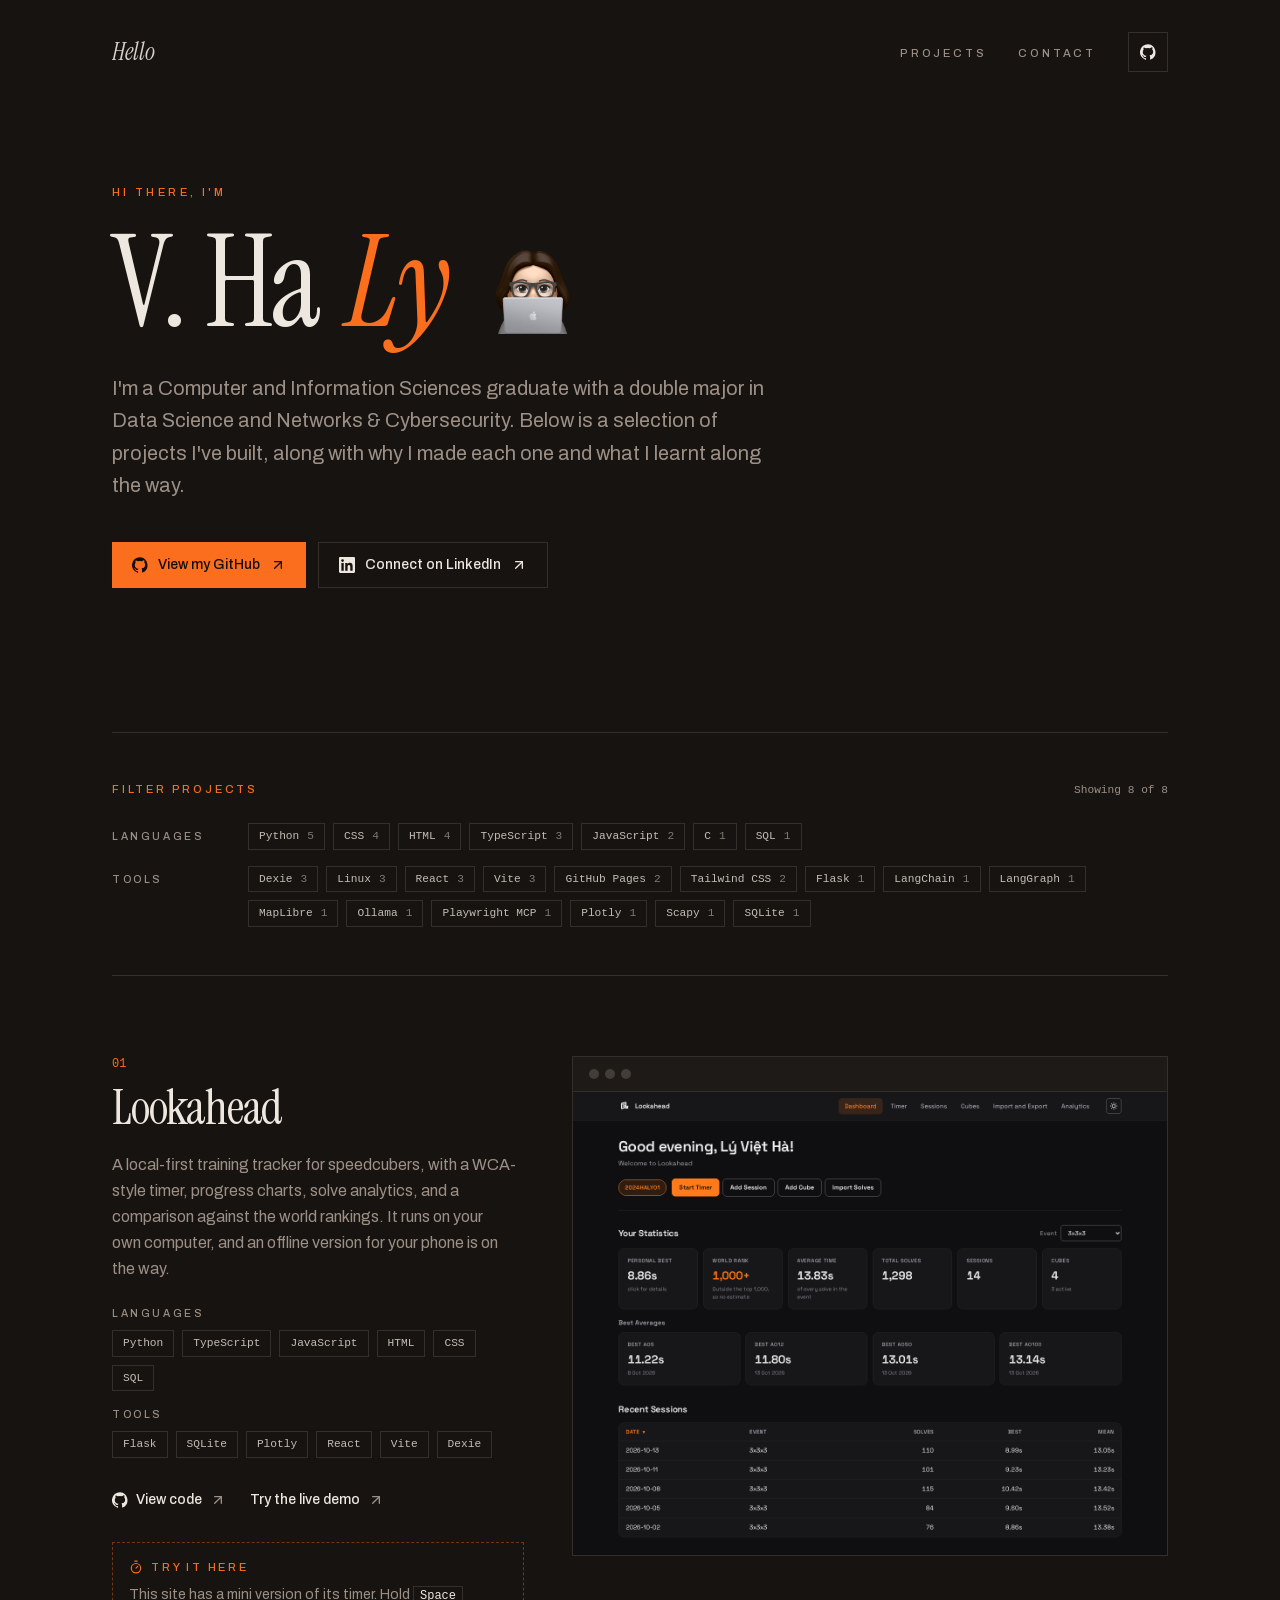
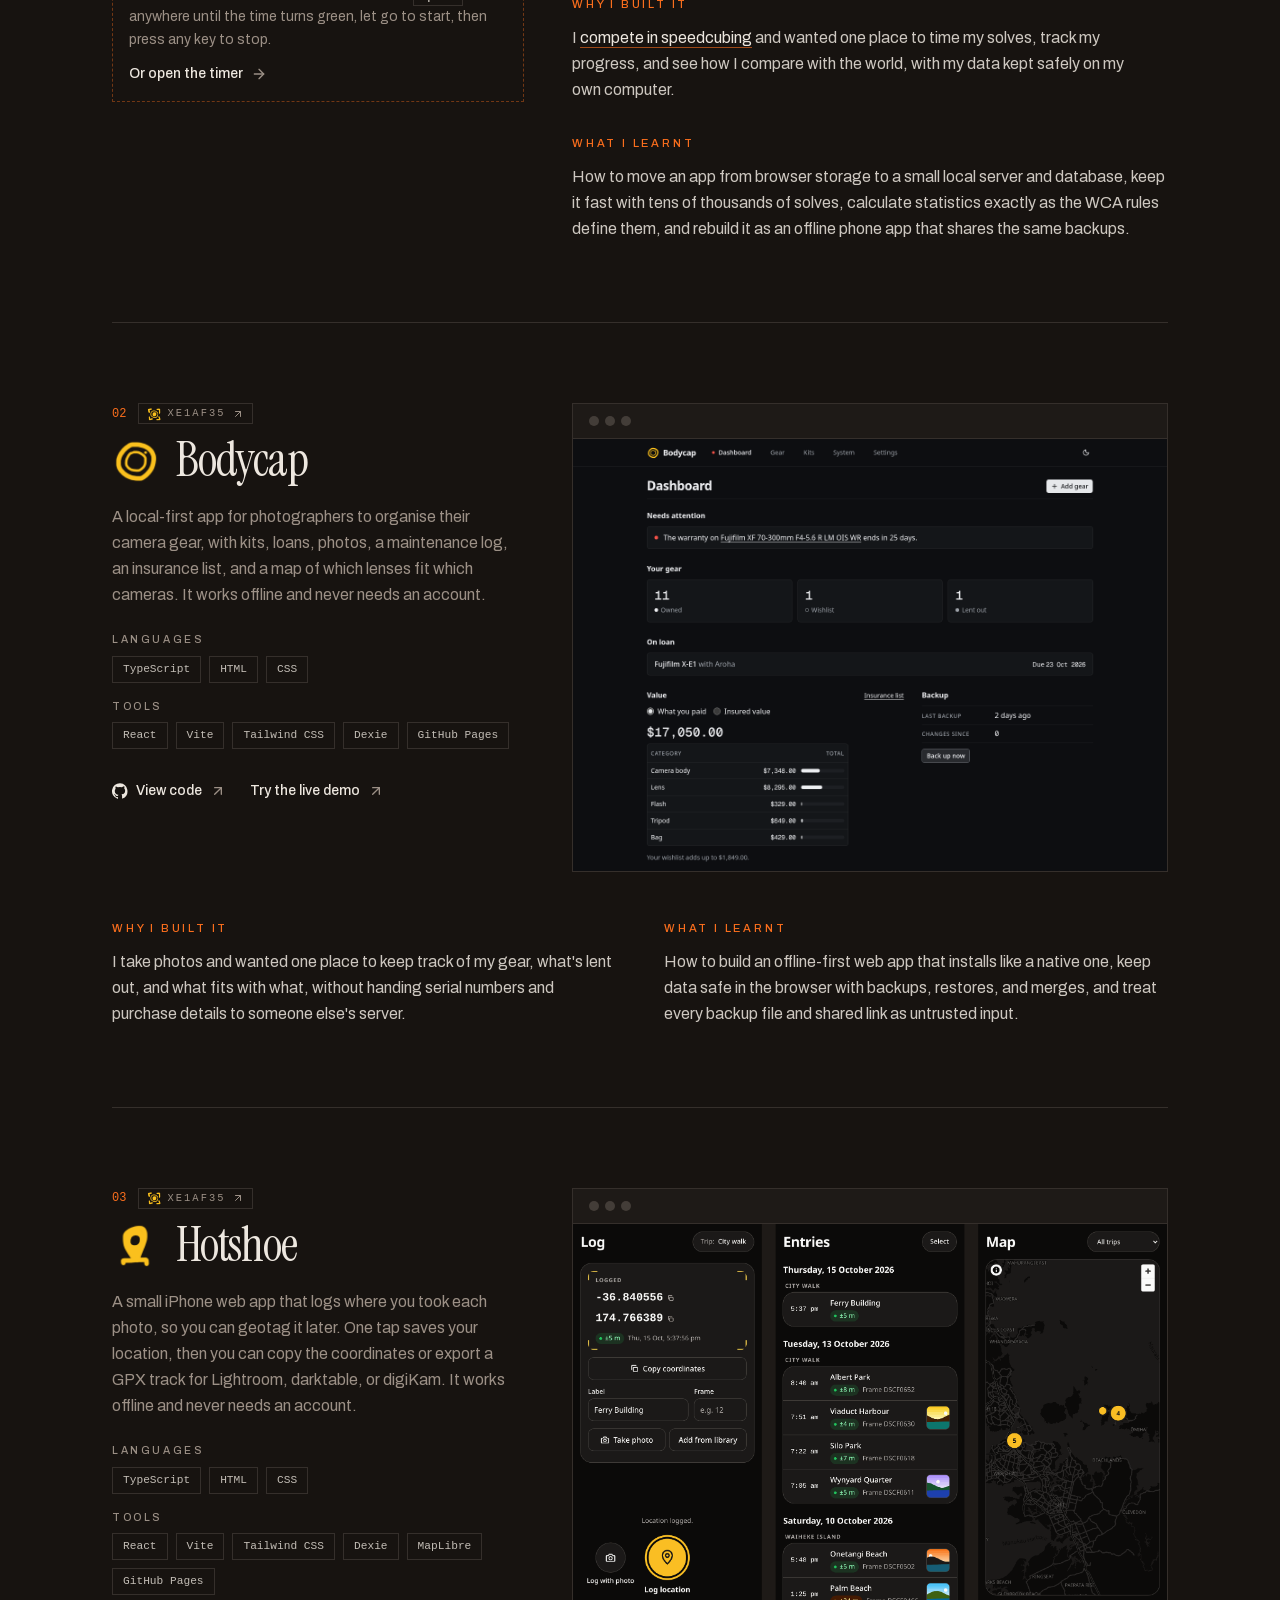
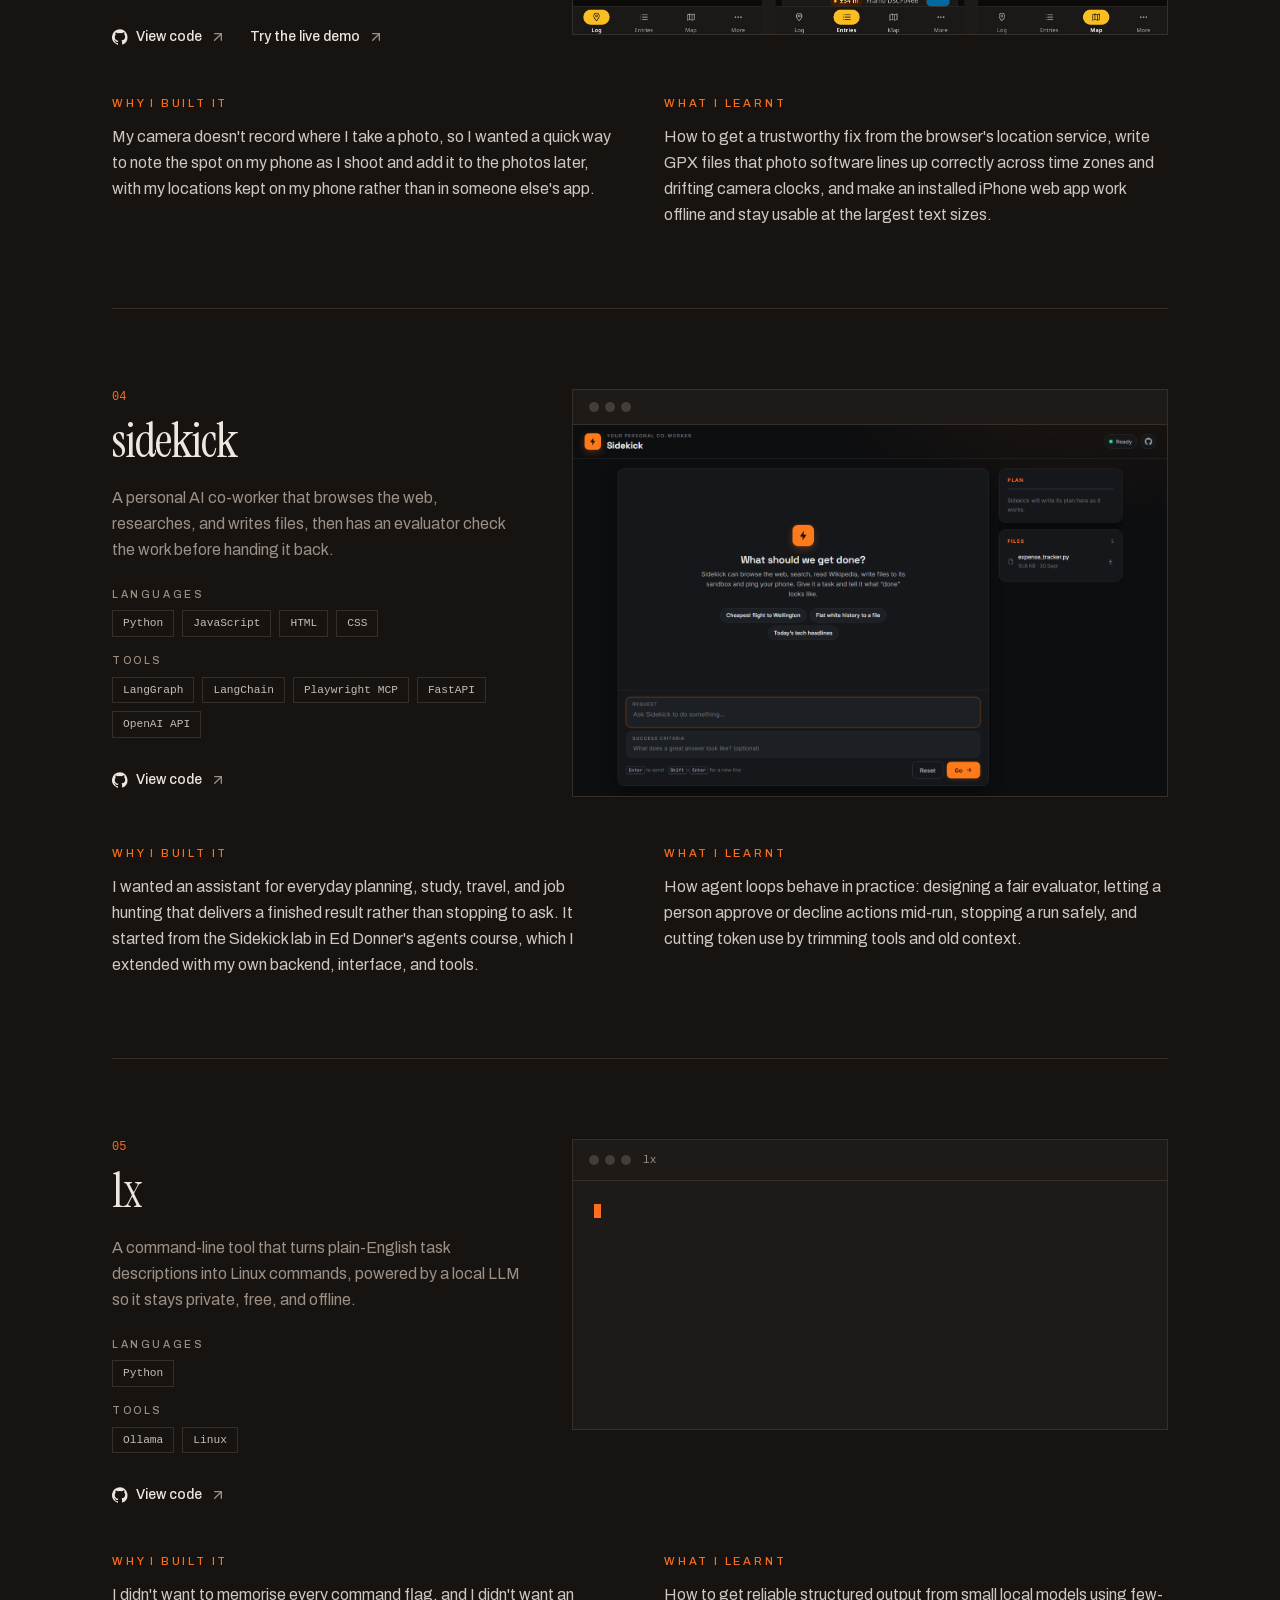
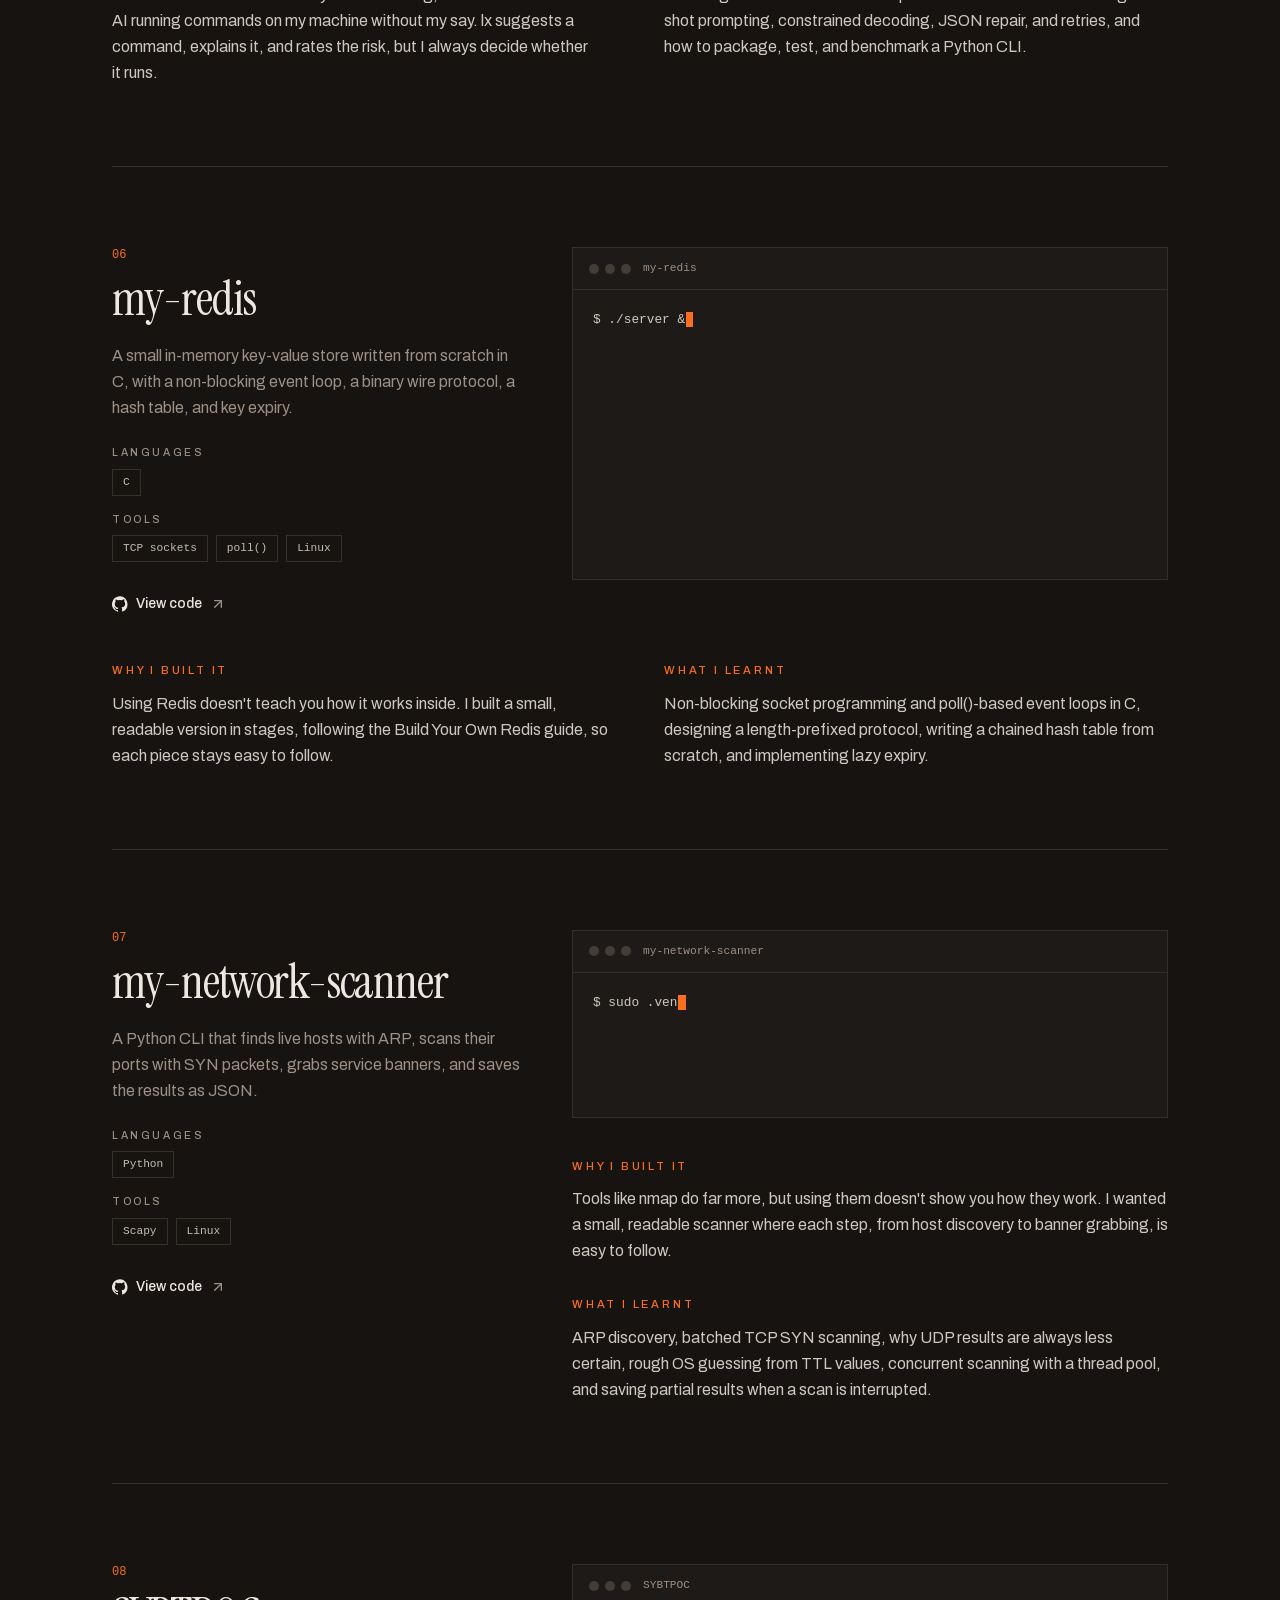
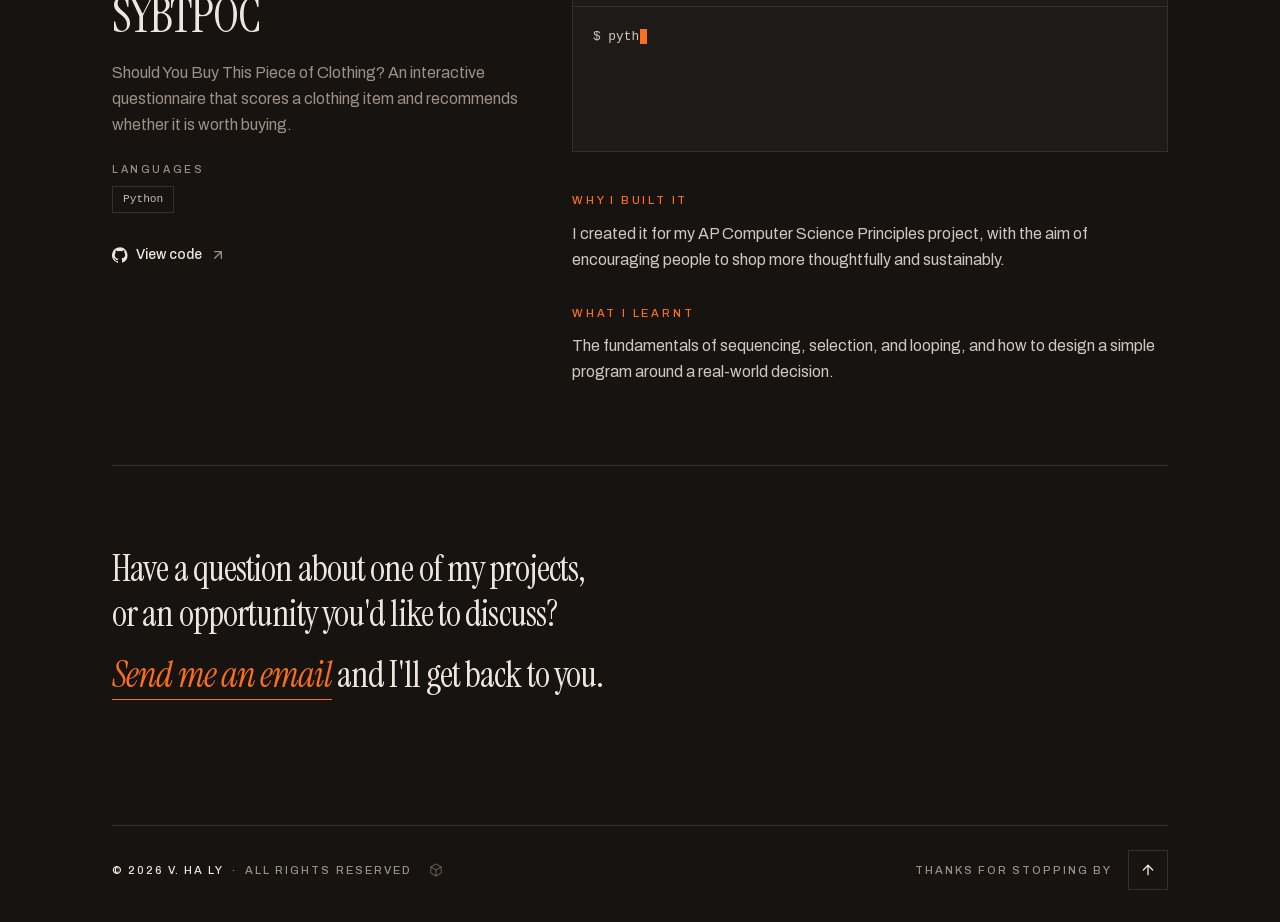
==== commit 1fc934c4: "deploy: havl-code/contact@0216409518d3e219cd3f0678db692cd020067267" ====
--- a/index.html
+++ b/index.html
@@ -1,4 +1,4 @@
-<!DOCTYPE html><html lang="en-NZ" class="dark bg-background archivo_9443aef7-module__vKFuNW__variable instrument_serif_267e791-module__2oylma__variable"><head><meta charSet="utf-8"/><meta name="viewport" content="width=device-width, initial-scale=1"/><link rel="preload" href="/_next/static/media/75affa71d1e2f6a7-s.p.17-aodiw50953.woff2" as="font" crossorigin="" type="font/woff2"/><link rel="preload" href="/_next/static/media/7ebf22b5a21034f8-s.p.3j3877k49yy0l.woff2" as="font" crossorigin="" type="font/woff2"/><link rel="preload" href="/_next/static/media/e41d5df559864f9e-s.p.1g73gv09-xcb6.woff2" as="font" crossorigin="" type="font/woff2"/><link rel="preload" href="/avatar.png" as="image"/><link rel="stylesheet" href="/_next/static/chunks/2eyvaiu977sxw.css" data-precedence="next"/><link rel="preload" as="script" fetchPriority="low" href="/_next/static/chunks/1t4a0pwsfe2kd.js"/><script src="/_next/static/chunks/2cs-piiv5the4.js" async=""></script><script src="/_next/static/chunks/16dbq9zph9u83.js" async=""></script><script src="/_next/static/chunks/turbopack-0x_aiuwc9akfd.js" async=""></script><script src="/_next/static/chunks/0r9n-jexni0q8.js" async=""></script><script src="/_next/static/chunks/0assw10koqnv6.js" async=""></script><meta name="theme-color" content="#25211d"/><meta name="color-scheme" content="dark"/><title>V. Ha Ly</title><meta name="description" content="Projects by V. Ha Ly, covering AI agents, systems programming, networking, and data tools, with why I built each one and what I learnt."/><link rel="icon" href="/avatar.png" type="image/png"/><link rel="apple-touch-icon" href="/avatar.png"/><meta name="next-size-adjust" content=""/><script src="/_next/static/chunks/0cz1d0mv5g_q7.js" noModule=""></script></head><body class="font-sans antialiased"><div hidden=""><!--$--><!--/$--></div><main id="top" class="mx-auto min-h-dvh w-full max-w-6xl px-4 py-6 sm:px-8 sm:py-8 lg:px-12"><section><div class="flex items-center justify-between gap-4"><p class="min-w-0 truncate font-serif text-xl italic text-foreground/90 sm:text-2xl"></p><div class="flex shrink-0 items-center gap-4 sm:gap-8"><nav aria-label="Sections"><ul class="flex gap-4 sm:gap-8"><li><a href="#projects" class="group relative py-1 text-[0.7rem] font-medium uppercase tracking-[0.18em] text-muted-foreground sm:tracking-[0.25em] transition-colors hover:text-primary">Projects<span class="absolute -bottom-0.5 left-0 h-px w-full origin-left scale-x-0 bg-primary transition-transform duration-300 group-hover:scale-x-100"></span></a></li><li><a href="#contact" class="group relative py-1 text-[0.7rem] font-medium uppercase tracking-[0.18em] text-muted-foreground sm:tracking-[0.25em] transition-colors hover:text-primary">Contact<span class="absolute -bottom-0.5 left-0 h-px w-full origin-left scale-x-0 bg-primary transition-transform duration-300 group-hover:scale-x-100"></span></a></li></ul></nav><a href="https://github.com/havl-code/havl-code.github.io" target="_blank" rel="noreferrer" aria-label="View this site on GitHub" title="View this site on GitHub" class="inline-flex size-10 shrink-0 items-center justify-center border border-border text-foreground transition-colors hover:border-primary hover:text-primary"><svg viewBox="0 0 24 24" fill="currentColor" aria-hidden="true" class="size-4"><path d="M12 .3a12 12 0 0 0-3.8 23.4c.6.1.8-.3.8-.6v-2c-3.3.7-4-1.6-4-1.6-.6-1.4-1.4-1.8-1.4-1.8-1-.7.1-.7.1-.7 1.2.1 1.8 1.2 1.8 1.2 1 1.8 2.8 1.3 3.5 1 .1-.8.4-1.3.7-1.6-2.7-.3-5.5-1.3-5.5-6 0-1.2.5-2.3 1.3-3.1-.2-.4-.6-1.6 0-3.2 0 0 1-.3 3.4 1.2a11.5 11.5 0 0 1 6 0C17.3 4.7 18.3 5 18.3 5c.6 1.6.2 2.8.1 3.2.8.8 1.3 1.9 1.3 3.1 0 4.6-2.8 5.6-5.5 5.9.5.4.9 1.1.9 2.2v3.3c0 .3.2.7.8.6A12 12 0 0 0 12 .3"></path></svg></a></div></div><p class="reveal mt-12 text-[0.7rem] font-medium uppercase tracking-[0.3em] text-primary sm:mt-20 lg:mt-28" style="animation-delay:80ms">Hi there, I&#x27;m</p><h1 class="reveal mt-6 flex flex-wrap gap-x-[0.22em] font-serif text-[3.75rem] leading-[0.9] tracking-[-0.02em] text-foreground sm:text-[6rem] lg:text-[8rem]" style="animation-delay:160ms"><span class="whitespace-nowrap">V. Ha</span><span class="italic text-primary">Ly</span><img src="/avatar.png" alt="" width="320" height="320" class="ml-[0.04em] size-[0.8em] self-center transition-transform duration-300 hover:-rotate-6 hover:scale-105"/></h1><p class="reveal mt-8 max-w-2xl text-pretty text-lg leading-relaxed text-muted-foreground sm:text-xl" style="animation-delay:240ms">I&#x27;m a Computer and Information Sciences graduate with a double major in Data Science and Networks &amp; Cybersecurity. Below is a selection of projects I&#x27;ve built, along with why I made each one and what I learnt along the way.</p><div class="reveal mt-10 flex flex-wrap gap-3" style="animation-delay:320ms"><a href="https://github.com/havl-code" target="_blank" rel="noreferrer" class="group inline-flex items-center gap-2.5 bg-primary px-5 py-3 text-sm font-medium text-primary-foreground transition-opacity hover:opacity-90"><svg viewBox="0 0 24 24" fill="currentColor" aria-hidden="true" class="size-4"><path d="M12 .3a12 12 0 0 0-3.8 23.4c.6.1.8-.3.8-.6v-2c-3.3.7-4-1.6-4-1.6-.6-1.4-1.4-1.8-1.4-1.8-1-.7.1-.7.1-.7 1.2.1 1.8 1.2 1.8 1.2 1 1.8 2.8 1.3 3.5 1 .1-.8.4-1.3.7-1.6-2.7-.3-5.5-1.3-5.5-6 0-1.2.5-2.3 1.3-3.1-.2-.4-.6-1.6 0-3.2 0 0 1-.3 3.4 1.2a11.5 11.5 0 0 1 6 0C17.3 4.7 18.3 5 18.3 5c.6 1.6.2 2.8.1 3.2.8.8 1.3 1.9 1.3 3.1 0 4.6-2.8 5.6-5.5 5.9.5.4.9 1.1.9 2.2v3.3c0 .3.2.7.8.6A12 12 0 0 0 12 .3"></path></svg>View my GitHub<svg xmlns="http://www.w3.org/2000/svg" width="24" height="24" viewBox="0 0 24 24" fill="none" stroke="currentColor" stroke-width="2" stroke-linecap="round" stroke-linejoin="round" class="lucide lucide-arrow-up-right size-4 transition-transform duration-300 group-hover:-translate-y-0.5 group-hover:translate-x-0.5" aria-hidden="true"><path d="M7 7h10v10"></path><path d="M7 17 17 7"></path></svg></a><a href="https://www.linkedin.com/in/viet-ha-ly/" target="_blank" rel="noreferrer" class="group inline-flex items-center gap-2.5 border border-border px-5 py-3 text-sm font-medium text-foreground transition-colors hover:border-primary hover:text-primary"><svg viewBox="0 0 24 24" fill="currentColor" aria-hidden="true" class="size-4"><path d="M20.45 20.45h-3.56v-5.57c0-1.33-.02-3.04-1.85-3.04-1.85 0-2.14 1.45-2.14 2.94v5.67H9.35V9h3.41v1.56h.05c.48-.9 1.64-1.85 3.37-1.85 3.6 0 4.27 2.37 4.27 5.46v6.28zM5.34 7.43a2.06 2.06 0 1 1 0-4.13 2.06 2.06 0 0 1 0 4.13zM7.12 20.45H3.56V9h3.56v11.45zM22.23 0H1.77C.79 0 0 .77 0 1.73v20.54C0 23.23.79 24 1.77 24h20.45c.98 0 1.78-.77 1.78-1.73V1.73C24 .77 23.2 0 22.22 0z"></path></svg>Connect on LinkedIn<svg xmlns="http://www.w3.org/2000/svg" width="24" height="24" viewBox="0 0 24 24" fill="none" stroke="currentColor" stroke-width="2" stroke-linecap="round" stroke-linejoin="round" class="lucide lucide-arrow-up-right size-4 transition-transform duration-300 group-hover:-translate-y-0.5 group-hover:translate-x-0.5" aria-hidden="true"><path d="M7 7h10v10"></path><path d="M7 17 17 7"></path></svg></a></div></section><section id="projects" aria-label="Projects" class="mt-20 scroll-mt-6 sm:mt-28 lg:mt-36"><div class="border-t border-border py-10 sm:py-12"><div class="flex flex-wrap items-baseline justify-between gap-4"><h2 class="text-[0.7rem] font-medium uppercase tracking-[0.25em] text-primary">Filter projects</h2><p class="font-mono text-[0.7rem] text-muted-foreground" aria-live="polite">Showing <!-- -->8<!-- --> of <!-- -->8</p></div><div class="mt-6 space-y-4"><div class="grid gap-3 sm:grid-cols-[7rem_1fr] sm:gap-6"><p class="pt-1.5 text-[0.65rem] font-medium uppercase tracking-[0.25em] text-muted-foreground">Languages</p><div class="flex flex-wrap gap-2" role="group" aria-label="Languages"><button type="button" aria-pressed="false" class="inline-flex items-center gap-2 border px-2.5 py-1 font-mono text-[0.7rem] transition-colors focus-visible:outline-2 focus-visible:outline-offset-2 focus-visible:outline-primary border-border text-foreground/80 hover:border-primary hover:text-primary">Python<span class="opacity-60 tabular-nums">5</span></button><button type="button" aria-pressed="false" class="inline-flex items-center gap-2 border px-2.5 py-1 font-mono text-[0.7rem] transition-colors focus-visible:outline-2 focus-visible:outline-offset-2 focus-visible:outline-primary border-border text-foreground/80 hover:border-primary hover:text-primary">CSS<span class="opacity-60 tabular-nums">4</span></button><button type="button" aria-pressed="false" class="inline-flex items-center gap-2 border px-2.5 py-1 font-mono text-[0.7rem] transition-colors focus-visible:outline-2 focus-visible:outline-offset-2 focus-visible:outline-primary border-border text-foreground/80 hover:border-primary hover:text-primary">HTML<span class="opacity-60 tabular-nums">4</span></button><button type="button" aria-pressed="false" class="inline-flex items-center gap-2 border px-2.5 py-1 font-mono text-[0.7rem] transition-colors focus-visible:outline-2 focus-visible:outline-offset-2 focus-visible:outline-primary border-border text-foreground/80 hover:border-primary hover:text-primary">TypeScript<span class="opacity-60 tabular-nums">3</span></button><button type="button" aria-pressed="false" class="inline-flex items-center gap-2 border px-2.5 py-1 font-mono text-[0.7rem] transition-colors focus-visible:outline-2 focus-visible:outline-offset-2 focus-visible:outline-primary border-border text-foreground/80 hover:border-primary hover:text-primary">JavaScript<span class="opacity-60 tabular-nums">2</span></button><button type="button" aria-pressed="false" class="inline-flex items-center gap-2 border px-2.5 py-1 font-mono text-[0.7rem] transition-colors focus-visible:outline-2 focus-visible:outline-offset-2 focus-visible:outline-primary border-border text-foreground/80 hover:border-primary hover:text-primary">C<span class="opacity-60 tabular-nums">1</span></button><button type="button" aria-pressed="false" class="inline-flex items-center gap-2 border px-2.5 py-1 font-mono text-[0.7rem] transition-colors focus-visible:outline-2 focus-visible:outline-offset-2 focus-visible:outline-primary border-border text-foreground/80 hover:border-primary hover:text-primary">SQL<span class="opacity-60 tabular-nums">1</span></button></div></div><div class="grid gap-3 sm:grid-cols-[7rem_1fr] sm:gap-6"><p class="pt-1.5 text-[0.65rem] font-medium uppercase tracking-[0.25em] text-muted-foreground">Tools</p><div class="flex flex-wrap gap-2" role="group" aria-label="Tools"><button type="button" aria-pressed="false" class="inline-flex items-center gap-2 border px-2.5 py-1 font-mono text-[0.7rem] transition-colors focus-visible:outline-2 focus-visible:outline-offset-2 focus-visible:outline-primary border-border text-foreground/80 hover:border-primary hover:text-primary">Dexie<span class="opacity-60 tabular-nums">3</span></button><button type="button" aria-pressed="false" class="inline-flex items-center gap-2 border px-2.5 py-1 font-mono text-[0.7rem] transition-colors focus-visible:outline-2 focus-visible:outline-offset-2 focus-visible:outline-primary border-border text-foreground/80 hover:border-primary hover:text-primary">Linux<span class="opacity-60 tabular-nums">3</span></button><button type="button" aria-pressed="false" class="inline-flex items-center gap-2 border px-2.5 py-1 font-mono text-[0.7rem] transition-colors focus-visible:outline-2 focus-visible:outline-offset-2 focus-visible:outline-primary border-border text-foreground/80 hover:border-primary hover:text-primary">React<span class="opacity-60 tabular-nums">3</span></button><button type="button" aria-pressed="false" class="inline-flex items-center gap-2 border px-2.5 py-1 font-mono text-[0.7rem] transition-colors focus-visible:outline-2 focus-visible:outline-offset-2 focus-visible:outline-primary border-border text-foreground/80 hover:border-primary hover:text-primary">Vite<span class="opacity-60 tabular-nums">3</span></button><button type="button" aria-pressed="false" class="inline-flex items-center gap-2 border px-2.5 py-1 font-mono text-[0.7rem] transition-colors focus-visible:outline-2 focus-visible:outline-offset-2 focus-visible:outline-primary border-border text-foreground/80 hover:border-primary hover:text-primary">GitHub Pages<span class="opacity-60 tabular-nums">2</span></button><button type="button" aria-pressed="false" class="inline-flex items-center gap-2 border px-2.5 py-1 font-mono text-[0.7rem] transition-colors focus-visible:outline-2 focus-visible:outline-offset-2 focus-visible:outline-primary border-border text-foreground/80 hover:border-primary hover:text-primary">Tailwind CSS<span class="opacity-60 tabular-nums">2</span></button><button type="button" aria-pressed="false" class="inline-flex items-center gap-2 border px-2.5 py-1 font-mono text-[0.7rem] transition-colors focus-visible:outline-2 focus-visible:outline-offset-2 focus-visible:outline-primary border-border text-foreground/80 hover:border-primary hover:text-primary">Flask<span class="opacity-60 tabular-nums">1</span></button><button type="button" aria-pressed="false" class="inline-flex items-center gap-2 border px-2.5 py-1 font-mono text-[0.7rem] transition-colors focus-visible:outline-2 focus-visible:outline-offset-2 focus-visible:outline-primary border-border text-foreground/80 hover:border-primary hover:text-primary">LangChain<span class="opacity-60 tabular-nums">1</span></button><button type="button" aria-pressed="false" class="inline-flex items-center gap-2 border px-2.5 py-1 font-mono text-[0.7rem] transition-colors focus-visible:outline-2 focus-visible:outline-offset-2 focus-visible:outline-primary border-border text-foreground/80 hover:border-primary hover:text-primary">LangGraph<span class="opacity-60 tabular-nums">1</span></button><button type="button" aria-pressed="false" class="inline-flex items-center gap-2 border px-2.5 py-1 font-mono text-[0.7rem] transition-colors focus-visible:outline-2 focus-visible:outline-offset-2 focus-visible:outline-primary border-border text-foreground/80 hover:border-primary hover:text-primary">MapLibre<span class="opacity-60 tabular-nums">1</span></button><button type="button" aria-pressed="false" class="inline-flex items-center gap-2 border px-2.5 py-1 font-mono text-[0.7rem] transition-colors focus-visible:outline-2 focus-visible:outline-offset-2 focus-visible:outline-primary border-border text-foreground/80 hover:border-primary hover:text-primary">Ollama<span class="opacity-60 tabular-nums">1</span></button><button type="button" aria-pressed="false" class="inline-flex items-center gap-2 border px-2.5 py-1 font-mono text-[0.7rem] transition-colors focus-visible:outline-2 focus-visible:outline-offset-2 focus-visible:outline-primary border-border text-foreground/80 hover:border-primary hover:text-primary">Playwright MCP<span class="opacity-60 tabular-nums">1</span></button><button type="button" aria-pressed="false" class="inline-flex items-center gap-2 border px-2.5 py-1 font-mono text-[0.7rem] transition-colors focus-visible:outline-2 focus-visible:outline-offset-2 focus-visible:outline-primary border-border text-foreground/80 hover:border-primary hover:text-primary">Plotly<span class="opacity-60 tabular-nums">1</span></button><button type="button" aria-pressed="false" class="inline-flex items-center gap-2 border px-2.5 py-1 font-mono text-[0.7rem] transition-colors focus-visible:outline-2 focus-visible:outline-offset-2 focus-visible:outline-primary border-border text-foreground/80 hover:border-primary hover:text-primary">Scapy<span class="opacity-60 tabular-nums">1</span></button><button type="button" aria-pressed="false" class="inline-flex items-center gap-2 border px-2.5 py-1 font-mono text-[0.7rem] transition-colors focus-visible:outline-2 focus-visible:outline-offset-2 focus-visible:outline-primary border-border text-foreground/80 hover:border-primary hover:text-primary">SQLite<span class="opacity-60 tabular-nums">1</span></button></div></div></div></div><article class="border-t border-border py-14 sm:py-20 "><div class="grid grid-cols-1 gap-10 lg:grid-cols-12 lg:gap-12"><div class="min-w-0 lg:col-span-5"><div class="flex items-center gap-3"><span class="font-mono text-xs tabular-nums text-primary">01</span></div><h2 class="mt-3 font-serif text-4xl leading-none tracking-tight text-foreground sm:text-5xl">Lookahead</h2><p class="mt-5 text-pretty leading-relaxed text-muted-foreground">A local-first training tracker for speedcubers, with a WCA-style timer, progress charts, solve analytics, and a comparison against the world rankings. It runs on your own computer, and an offline version for your phone is on the way.</p><div class="mt-6 space-y-4"><div><p class="text-[0.65rem] font-medium uppercase tracking-[0.25em] text-muted-foreground">Languages</p><ul class="mt-2 flex flex-wrap gap-2" aria-label="Languages"><li class="border px-2.5 py-1 font-mono text-[0.7rem] border-border text-foreground/80">Python</li><li class="border px-2.5 py-1 font-mono text-[0.7rem] border-border text-foreground/80">TypeScript</li><li class="border px-2.5 py-1 font-mono text-[0.7rem] border-border text-foreground/80">JavaScript</li><li class="border px-2.5 py-1 font-mono text-[0.7rem] border-border text-foreground/80">HTML</li><li class="border px-2.5 py-1 font-mono text-[0.7rem] border-border text-foreground/80">CSS</li><li class="border px-2.5 py-1 font-mono text-[0.7rem] border-border text-foreground/80">SQL</li></ul></div><div><p class="text-[0.65rem] font-medium uppercase tracking-[0.25em] text-muted-foreground">Tools</p><ul class="mt-2 flex flex-wrap gap-2" aria-label="Tools"><li class="border px-2.5 py-1 font-mono text-[0.7rem] border-border text-foreground/80">Flask</li><li class="border px-2.5 py-1 font-mono text-[0.7rem] border-border text-foreground/80">SQLite</li><li class="border px-2.5 py-1 font-mono text-[0.7rem] border-border text-foreground/80">Plotly</li><li class="border px-2.5 py-1 font-mono text-[0.7rem] border-border text-foreground/80">React</li><li class="border px-2.5 py-1 font-mono text-[0.7rem] border-border text-foreground/80">Vite</li><li class="border px-2.5 py-1 font-mono text-[0.7rem] border-border text-foreground/80">Dexie</li></ul></div></div><div class="mt-8 flex flex-wrap gap-x-6 gap-y-3"><a href="https://github.com/havl-code/lookahead" target="_blank" rel="noreferrer" class="group inline-flex items-center gap-2 text-sm font-medium text-foreground transition-colors hover:text-primary"><svg viewBox="0 0 24 24" fill="currentColor" aria-hidden="true" class="size-4"><path d="M12 .3a12 12 0 0 0-3.8 23.4c.6.1.8-.3.8-.6v-2c-3.3.7-4-1.6-4-1.6-.6-1.4-1.4-1.8-1.4-1.8-1-.7.1-.7.1-.7 1.2.1 1.8 1.2 1.8 1.2 1 1.8 2.8 1.3 3.5 1 .1-.8.4-1.3.7-1.6-2.7-.3-5.5-1.3-5.5-6 0-1.2.5-2.3 1.3-3.1-.2-.4-.6-1.6 0-3.2 0 0 1-.3 3.4 1.2a11.5 11.5 0 0 1 6 0C17.3 4.7 18.3 5 18.3 5c.6 1.6.2 2.8.1 3.2.8.8 1.3 1.9 1.3 3.1 0 4.6-2.8 5.6-5.5 5.9.5.4.9 1.1.9 2.2v3.3c0 .3.2.7.8.6A12 12 0 0 0 12 .3"></path></svg>View code<svg xmlns="http://www.w3.org/2000/svg" width="24" height="24" viewBox="0 0 24 24" fill="none" stroke="currentColor" stroke-width="2" stroke-linecap="round" stroke-linejoin="round" class="lucide lucide-arrow-up-right size-4 text-muted-foreground transition-all duration-300 group-hover:-translate-y-0.5 group-hover:translate-x-0.5 group-hover:text-primary" aria-hidden="true"><path d="M7 7h10v10"></path><path d="M7 17 17 7"></path></svg></a><a href="https://havl-code.github.io/lookahead/" target="_blank" rel="noreferrer" class="group inline-flex items-center gap-2 text-sm font-medium text-foreground transition-colors hover:text-primary">Try the live demo<svg xmlns="http://www.w3.org/2000/svg" width="24" height="24" viewBox="0 0 24 24" fill="none" stroke="currentColor" stroke-width="2" stroke-linecap="round" stroke-linejoin="round" class="lucide lucide-arrow-up-right size-4 text-muted-foreground transition-all duration-300 group-hover:-translate-y-0.5 group-hover:translate-x-0.5 group-hover:text-primary" aria-hidden="true"><path d="M7 7h10v10"></path><path d="M7 17 17 7"></path></svg></a></div><div class="mt-8 border border-dashed border-primary/40 p-4"><p class="flex items-center gap-2 text-[0.7rem] font-medium uppercase tracking-[0.25em] text-primary"><svg xmlns="http://www.w3.org/2000/svg" width="24" height="24" viewBox="0 0 24 24" fill="none" stroke="currentColor" stroke-width="2" stroke-linecap="round" stroke-linejoin="round" class="lucide lucide-timer size-3.5" aria-hidden="true"><line x1="10" x2="14" y1="2" y2="2"></line><line x1="12" x2="15" y1="14" y2="11"></line><circle cx="12" cy="14" r="8"></circle></svg>Try it here</p><p class="mt-2 text-sm leading-relaxed text-muted-foreground">This site has a mini version of its timer. Hold<!-- --> <kbd class="border border-border px-1.5 py-0.5 font-mono text-xs text-foreground">Space</kbd> <!-- -->anywhere until the time turns green, let go to start, then press any key to stop.</p><button type="button" class="group mt-3 inline-flex items-center gap-2 text-sm font-medium text-foreground transition-colors hover:text-primary">Or open the timer<svg xmlns="http://www.w3.org/2000/svg" width="24" height="24" viewBox="0 0 24 24" fill="none" stroke="currentColor" stroke-width="2" stroke-linecap="round" stroke-linejoin="round" class="lucide lucide-arrow-right size-4 text-muted-foreground transition-all duration-300 group-hover:translate-x-0.5 group-hover:text-primary" aria-hidden="true"><path d="M5 12h14"></path><path d="m12 5 7 7-7 7"></path></svg></button></div></div><div class="min-w-0 lg:col-span-7"><a href="https://github.com/havl-code/lookahead" target="_blank" rel="noreferrer" class="overflow-hidden border border-border bg-card group block transition-colors hover:border-primary focus-visible:outline-2 focus-visible:outline-offset-4 focus-visible:outline-primary"><div class="flex items-center gap-3 border-b border-border px-4 py-3"><div class="flex gap-1.5" aria-hidden="true"><span class="size-2.5 rounded-full bg-muted-foreground/30"></span><span class="size-2.5 rounded-full bg-muted-foreground/30"></span><span class="size-2.5 rounded-full bg-muted-foreground/30"></span></div></div><div class="relative overflow-hidden"><img src="/projects/lookahead.png" alt="The Lookahead dashboard, showing a personal best, a world rank, best averages, and recent sessions" loading="lazy" class="block w-full transition-transform duration-500 ease-out group-hover:scale-[1.02]"/><span class="absolute bottom-3 right-3 inline-flex items-center gap-2 bg-background/90 px-3 py-1.5 text-xs font-medium text-foreground opacity-0 transition-opacity duration-300 group-hover:opacity-100 group-focus-visible:opacity-100"><svg viewBox="0 0 24 24" fill="currentColor" aria-hidden="true" class="size-3.5"><path d="M12 .3a12 12 0 0 0-3.8 23.4c.6.1.8-.3.8-.6v-2c-3.3.7-4-1.6-4-1.6-.6-1.4-1.4-1.8-1.4-1.8-1-.7.1-.7.1-.7 1.2.1 1.8 1.2 1.8 1.2 1 1.8 2.8 1.3 3.5 1 .1-.8.4-1.3.7-1.6-2.7-.3-5.5-1.3-5.5-6 0-1.2.5-2.3 1.3-3.1-.2-.4-.6-1.6 0-3.2 0 0 1-.3 3.4 1.2a11.5 11.5 0 0 1 6 0C17.3 4.7 18.3 5 18.3 5c.6 1.6.2 2.8.1 3.2.8.8 1.3 1.9 1.3 3.1 0 4.6-2.8 5.6-5.5 5.9.5.4.9 1.1.9 2.2v3.3c0 .3.2.7.8.6A12 12 0 0 0 12 .3"></path></svg>View <!-- -->Lookahead<!-- --> on GitHub<svg xmlns="http://www.w3.org/2000/svg" width="24" height="24" viewBox="0 0 24 24" fill="none" stroke="currentColor" stroke-width="2" stroke-linecap="round" stroke-linejoin="round" class="lucide lucide-arrow-up-right size-3.5" aria-hidden="true"><path d="M7 7h10v10"></path><path d="M7 17 17 7"></path></svg></span></div></a><dl class="grid gap-8 sm:grid-cols-2 mt-10 lg:grid-cols-1"><div><dt class="text-[0.7rem] font-medium uppercase tracking-[0.25em] text-primary">Why I built it</dt><dd class="mt-3 text-pretty leading-relaxed text-foreground/85">I <a href="https://www.worldcubeassociation.org/persons/2024HALY01" target="_blank" rel="noreferrer" title="my WCA profile" class="text-foreground underline decoration-primary/60 underline-offset-4 transition-colors hover:text-primary hover:decoration-primary">compete in speedcubing<span class="sr-only"> (<!-- -->my WCA profile<!-- -->)</span></a> and wanted one place to time my solves, track my progress, and see how I compare with the world, with my data kept safely on my own computer.</dd></div><div><dt class="text-[0.7rem] font-medium uppercase tracking-[0.25em] text-primary">What I learnt</dt><dd class="mt-3 text-pretty leading-relaxed text-foreground/85">How to move an app from browser storage to a small local server and database, keep it fast with tens of thousands of solves, calculate statistics exactly as the WCA rules define them, and rebuild it as an offline phone app that shares the same backups.</dd></div></dl></div></div></article><article class="border-t border-border py-14 sm:py-20 "><div class="grid grid-cols-1 gap-10 lg:grid-cols-12 lg:gap-12"><div class="min-w-0 lg:col-span-5"><div class="flex items-center gap-3"><span class="font-mono text-xs tabular-nums text-primary">02</span><a href="https://xe1af35.github.io" target="_blank" rel="noreferrer" title="Small, local-first tools for photographers" class="group inline-flex items-center gap-1 border border-border px-2 py-0.5 font-mono text-[0.65rem] uppercase tracking-[0.2em] text-muted-foreground transition-colors hover:border-primary hover:text-primary focus-visible:outline-2 focus-visible:outline-offset-2 focus-visible:outline-primary"><span class="sr-only">Part of </span>XE1AF35<svg xmlns="http://www.w3.org/2000/svg" width="24" height="24" viewBox="0 0 24 24" fill="none" stroke="currentColor" stroke-width="2" stroke-linecap="round" stroke-linejoin="round" class="lucide lucide-arrow-up-right size-3" aria-hidden="true"><path d="M7 7h10v10"></path><path d="M7 17 17 7"></path></svg></a></div><h2 class="mt-3 font-serif text-4xl leading-none tracking-tight text-foreground sm:text-5xl">Bodycap</h2><p class="mt-5 text-pretty leading-relaxed text-muted-foreground">A local-first app for photographers to organise their camera gear, with kits, loans, photos, a maintenance log, an insurance list, and a map of which lenses fit which cameras. It works offline and never needs an account.</p><div class="mt-6 space-y-4"><div><p class="text-[0.65rem] font-medium uppercase tracking-[0.25em] text-muted-foreground">Languages</p><ul class="mt-2 flex flex-wrap gap-2" aria-label="Languages"><li class="border px-2.5 py-1 font-mono text-[0.7rem] border-border text-foreground/80">TypeScript</li><li class="border px-2.5 py-1 font-mono text-[0.7rem] border-border text-foreground/80">HTML</li><li class="border px-2.5 py-1 font-mono text-[0.7rem] border-border text-foreground/80">CSS</li></ul></div><div><p class="text-[0.65rem] font-medium uppercase tracking-[0.25em] text-muted-foreground">Tools</p><ul class="mt-2 flex flex-wrap gap-2" aria-label="Tools"><li class="border px-2.5 py-1 font-mono text-[0.7rem] border-border text-foreground/80">React</li><li class="border px-2.5 py-1 font-mono text-[0.7rem] border-border text-foreground/80">Vite</li><li class="border px-2.5 py-1 font-mono text-[0.7rem] border-border text-foreground/80">Tailwind CSS</li><li class="border px-2.5 py-1 font-mono text-[0.7rem] border-border text-foreground/80">Dexie</li><li class="border px-2.5 py-1 font-mono text-[0.7rem] border-border text-foreground/80">GitHub Pages</li></ul></div></div><div class="mt-8 flex flex-wrap gap-x-6 gap-y-3"><a href="https://github.com/XE1AF35/bodycap" target="_blank" rel="noreferrer" class="group inline-flex items-center gap-2 text-sm font-medium text-foreground transition-colors hover:text-primary"><svg viewBox="0 0 24 24" fill="currentColor" aria-hidden="true" class="size-4"><path d="M12 .3a12 12 0 0 0-3.8 23.4c.6.1.8-.3.8-.6v-2c-3.3.7-4-1.6-4-1.6-.6-1.4-1.4-1.8-1.4-1.8-1-.7.1-.7.1-.7 1.2.1 1.8 1.2 1.8 1.2 1 1.8 2.8 1.3 3.5 1 .1-.8.4-1.3.7-1.6-2.7-.3-5.5-1.3-5.5-6 0-1.2.5-2.3 1.3-3.1-.2-.4-.6-1.6 0-3.2 0 0 1-.3 3.4 1.2a11.5 11.5 0 0 1 6 0C17.3 4.7 18.3 5 18.3 5c.6 1.6.2 2.8.1 3.2.8.8 1.3 1.9 1.3 3.1 0 4.6-2.8 5.6-5.5 5.9.5.4.9 1.1.9 2.2v3.3c0 .3.2.7.8.6A12 12 0 0 0 12 .3"></path></svg>View code<svg xmlns="http://www.w3.org/2000/svg" width="24" height="24" viewBox="0 0 24 24" fill="none" stroke="currentColor" stroke-width="2" stroke-linecap="round" stroke-linejoin="round" class="lucide lucide-arrow-up-right size-4 text-muted-foreground transition-all duration-300 group-hover:-translate-y-0.5 group-hover:translate-x-0.5 group-hover:text-primary" aria-hidden="true"><path d="M7 7h10v10"></path><path d="M7 17 17 7"></path></svg></a><a href="https://xe1af35.github.io/bodycap/" target="_blank" rel="noreferrer" class="group inline-flex items-center gap-2 text-sm font-medium text-foreground transition-colors hover:text-primary">Try the live demo<svg xmlns="http://www.w3.org/2000/svg" width="24" height="24" viewBox="0 0 24 24" fill="none" stroke="currentColor" stroke-width="2" stroke-linecap="round" stroke-linejoin="round" class="lucide lucide-arrow-up-right size-4 text-muted-foreground transition-all duration-300 group-hover:-translate-y-0.5 group-hover:translate-x-0.5 group-hover:text-primary" aria-hidden="true"><path d="M7 7h10v10"></path><path d="M7 17 17 7"></path></svg></a></div></div><div class="min-w-0 lg:col-span-7"><a href="https://github.com/XE1AF35/bodycap" target="_blank" rel="noreferrer" class="overflow-hidden border border-border bg-card group block transition-colors hover:border-primary focus-visible:outline-2 focus-visible:outline-offset-4 focus-visible:outline-primary"><div class="flex items-center gap-3 border-b border-border px-4 py-3"><div class="flex gap-1.5" aria-hidden="true"><span class="size-2.5 rounded-full bg-muted-foreground/30"></span><span class="size-2.5 rounded-full bg-muted-foreground/30"></span><span class="size-2.5 rounded-full bg-muted-foreground/30"></span></div></div><div class="relative overflow-hidden"><img src="/projects/bodycap.png" alt="The Bodycap dashboard, with a warranty running out, gear counts, a camera on loan, what the gear is worth by category, and backup status" loading="lazy" class="block w-full transition-transform duration-500 ease-out group-hover:scale-[1.02]"/><span class="absolute bottom-3 right-3 inline-flex items-center gap-2 bg-background/90 px-3 py-1.5 text-xs font-medium text-foreground opacity-0 transition-opacity duration-300 group-hover:opacity-100 group-focus-visible:opacity-100"><svg viewBox="0 0 24 24" fill="currentColor" aria-hidden="true" class="size-3.5"><path d="M12 .3a12 12 0 0 0-3.8 23.4c.6.1.8-.3.8-.6v-2c-3.3.7-4-1.6-4-1.6-.6-1.4-1.4-1.8-1.4-1.8-1-.7.1-.7.1-.7 1.2.1 1.8 1.2 1.8 1.2 1 1.8 2.8 1.3 3.5 1 .1-.8.4-1.3.7-1.6-2.7-.3-5.5-1.3-5.5-6 0-1.2.5-2.3 1.3-3.1-.2-.4-.6-1.6 0-3.2 0 0 1-.3 3.4 1.2a11.5 11.5 0 0 1 6 0C17.3 4.7 18.3 5 18.3 5c.6 1.6.2 2.8.1 3.2.8.8 1.3 1.9 1.3 3.1 0 4.6-2.8 5.6-5.5 5.9.5.4.9 1.1.9 2.2v3.3c0 .3.2.7.8.6A12 12 0 0 0 12 .3"></path></svg>View <!-- -->Bodycap<!-- --> on GitHub<svg xmlns="http://www.w3.org/2000/svg" width="24" height="24" viewBox="0 0 24 24" fill="none" stroke="currentColor" stroke-width="2" stroke-linecap="round" stroke-linejoin="round" class="lucide lucide-arrow-up-right size-3.5" aria-hidden="true"><path d="M7 7h10v10"></path><path d="M7 17 17 7"></path></svg></span></div></a></div></div><dl class="grid gap-8 sm:grid-cols-2 mt-10 lg:mt-12 lg:gap-12"><div><dt class="text-[0.7rem] font-medium uppercase tracking-[0.25em] text-primary">Why I built it</dt><dd class="mt-3 text-pretty leading-relaxed text-foreground/85">I take photos and wanted one place to keep track of my gear, what&#x27;s lent out, and what fits with what, without handing serial numbers and purchase details to someone else&#x27;s server.</dd></div><div><dt class="text-[0.7rem] font-medium uppercase tracking-[0.25em] text-primary">What I learnt</dt><dd class="mt-3 text-pretty leading-relaxed text-foreground/85">How to build an offline-first web app that installs like a native one, keep data safe in the browser with backups, restores, and merges, and treat every backup file and shared link as untrusted input.</dd></div></dl></article><article class="border-t border-border py-14 sm:py-20 "><div class="grid grid-cols-1 gap-10 lg:grid-cols-12 lg:gap-12"><div class="min-w-0 lg:col-span-5"><div class="flex items-center gap-3"><span class="font-mono text-xs tabular-nums text-primary">03</span><a href="https://xe1af35.github.io" target="_blank" rel="noreferrer" title="Small, local-first tools for photographers" class="group inline-flex items-center gap-1 border border-border px-2 py-0.5 font-mono text-[0.65rem] uppercase tracking-[0.2em] text-muted-foreground transition-colors hover:border-primary hover:text-primary focus-visible:outline-2 focus-visible:outline-offset-2 focus-visible:outline-primary"><span class="sr-only">Part of </span>XE1AF35<svg xmlns="http://www.w3.org/2000/svg" width="24" height="24" viewBox="0 0 24 24" fill="none" stroke="currentColor" stroke-width="2" stroke-linecap="round" stroke-linejoin="round" class="lucide lucide-arrow-up-right size-3" aria-hidden="true"><path d="M7 7h10v10"></path><path d="M7 17 17 7"></path></svg></a></div><h2 class="mt-3 font-serif text-4xl leading-none tracking-tight text-foreground sm:text-5xl">Hotshoe</h2><p class="mt-5 text-pretty leading-relaxed text-muted-foreground">A small iPhone web app that logs where you took each photo, so you can geotag it later. One tap saves your location, then you can copy the coordinates or export a GPX track for Lightroom, darktable, or digiKam. It works offline and never needs an account.</p><div class="mt-6 space-y-4"><div><p class="text-[0.65rem] font-medium uppercase tracking-[0.25em] text-muted-foreground">Languages</p><ul class="mt-2 flex flex-wrap gap-2" aria-label="Languages"><li class="border px-2.5 py-1 font-mono text-[0.7rem] border-border text-foreground/80">TypeScript</li><li class="border px-2.5 py-1 font-mono text-[0.7rem] border-border text-foreground/80">HTML</li><li class="border px-2.5 py-1 font-mono text-[0.7rem] border-border text-foreground/80">CSS</li></ul></div><div><p class="text-[0.65rem] font-medium uppercase tracking-[0.25em] text-muted-foreground">Tools</p><ul class="mt-2 flex flex-wrap gap-2" aria-label="Tools"><li class="border px-2.5 py-1 font-mono text-[0.7rem] border-border text-foreground/80">React</li><li class="border px-2.5 py-1 font-mono text-[0.7rem] border-border text-foreground/80">Vite</li><li class="border px-2.5 py-1 font-mono text-[0.7rem] border-border text-foreground/80">Tailwind CSS</li><li class="border px-2.5 py-1 font-mono text-[0.7rem] border-border text-foreground/80">Dexie</li><li class="border px-2.5 py-1 font-mono text-[0.7rem] border-border text-foreground/80">MapLibre</li><li class="border px-2.5 py-1 font-mono text-[0.7rem] border-border text-foreground/80">GitHub Pages</li></ul></div></div><div class="mt-8 flex flex-wrap gap-x-6 gap-y-3"><a href="https://github.com/XE1AF35/hotshoe" target="_blank" rel="noreferrer" class="group inline-flex items-center gap-2 text-sm font-medium text-foreground transition-colors hover:text-primary"><svg viewBox="0 0 24 24" fill="currentColor" aria-hidden="true" class="size-4"><path d="M12 .3a12 12 0 0 0-3.8 23.4c.6.1.8-.3.8-.6v-2c-3.3.7-4-1.6-4-1.6-.6-1.4-1.4-1.8-1.4-1.8-1-.7.1-.7.1-.7 1.2.1 1.8 1.2 1.8 1.2 1 1.8 2.8 1.3 3.5 1 .1-.8.4-1.3.7-1.6-2.7-.3-5.5-1.3-5.5-6 0-1.2.5-2.3 1.3-3.1-.2-.4-.6-1.6 0-3.2 0 0 1-.3 3.4 1.2a11.5 11.5 0 0 1 6 0C17.3 4.7 18.3 5 18.3 5c.6 1.6.2 2.8.1 3.2.8.8 1.3 1.9 1.3 3.1 0 4.6-2.8 5.6-5.5 5.9.5.4.9 1.1.9 2.2v3.3c0 .3.2.7.8.6A12 12 0 0 0 12 .3"></path></svg>View code<svg xmlns="http://www.w3.org/2000/svg" width="24" height="24" viewBox="0 0 24 24" fill="none" stroke="currentColor" stroke-width="2" stroke-linecap="round" stroke-linejoin="round" class="lucide lucide-arrow-up-right size-4 text-muted-foreground transition-all duration-300 group-hover:-translate-y-0.5 group-hover:translate-x-0.5 group-hover:text-primary" aria-hidden="true"><path d="M7 7h10v10"></path><path d="M7 17 17 7"></path></svg></a><a href="https://xe1af35.github.io/hotshoe/" target="_blank" rel="noreferrer" class="group inline-flex items-center gap-2 text-sm font-medium text-foreground transition-colors hover:text-primary">Try the live demo<svg xmlns="http://www.w3.org/2000/svg" width="24" height="24" viewBox="0 0 24 24" fill="none" stroke="currentColor" stroke-width="2" stroke-linecap="round" stroke-linejoin="round" class="lucide lucide-arrow-up-right size-4 text-muted-foreground transition-all duration-300 group-hover:-translate-y-0.5 group-hover:translate-x-0.5 group-hover:text-primary" aria-hidden="true"><path d="M7 7h10v10"></path><path d="M7 17 17 7"></path></svg></a></div></div><div class="min-w-0 lg:col-span-7"><a href="https://github.com/XE1AF35/hotshoe" target="_blank" rel="noreferrer" class="overflow-hidden border border-border bg-card group block transition-colors hover:border-primary focus-visible:outline-2 focus-visible:outline-offset-4 focus-visible:outline-primary"><div class="flex items-center gap-3 border-b border-border px-4 py-3"><div class="flex gap-1.5" aria-hidden="true"><span class="size-2.5 rounded-full bg-muted-foreground/30"></span><span class="size-2.5 rounded-full bg-muted-foreground/30"></span><span class="size-2.5 rounded-full bg-muted-foreground/30"></span></div></div><div class="relative overflow-hidden"><img src="/projects/hotshoe.png" alt="Hotshoe on a phone: a location just logged with its accuracy and a label, the entries grouped by day and trip with photo thumbnails, and a map of every entry" loading="lazy" class="block w-full transition-transform duration-500 ease-out group-hover:scale-[1.02]"/><span class="absolute bottom-3 right-3 inline-flex items-center gap-2 bg-background/90 px-3 py-1.5 text-xs font-medium text-foreground opacity-0 transition-opacity duration-300 group-hover:opacity-100 group-focus-visible:opacity-100"><svg viewBox="0 0 24 24" fill="currentColor" aria-hidden="true" class="size-3.5"><path d="M12 .3a12 12 0 0 0-3.8 23.4c.6.1.8-.3.8-.6v-2c-3.3.7-4-1.6-4-1.6-.6-1.4-1.4-1.8-1.4-1.8-1-.7.1-.7.1-.7 1.2.1 1.8 1.2 1.8 1.2 1 1.8 2.8 1.3 3.5 1 .1-.8.4-1.3.7-1.6-2.7-.3-5.5-1.3-5.5-6 0-1.2.5-2.3 1.3-3.1-.2-.4-.6-1.6 0-3.2 0 0 1-.3 3.4 1.2a11.5 11.5 0 0 1 6 0C17.3 4.7 18.3 5 18.3 5c.6 1.6.2 2.8.1 3.2.8.8 1.3 1.9 1.3 3.1 0 4.6-2.8 5.6-5.5 5.9.5.4.9 1.1.9 2.2v3.3c0 .3.2.7.8.6A12 12 0 0 0 12 .3"></path></svg>View <!-- -->Hotshoe<!-- --> on GitHub<svg xmlns="http://www.w3.org/2000/svg" width="24" height="24" viewBox="0 0 24 24" fill="none" stroke="currentColor" stroke-width="2" stroke-linecap="round" stroke-linejoin="round" class="lucide lucide-arrow-up-right size-3.5" aria-hidden="true"><path d="M7 7h10v10"></path><path d="M7 17 17 7"></path></svg></span></div></a></div></div><dl class="grid gap-8 sm:grid-cols-2 mt-10 lg:mt-12 lg:gap-12"><div><dt class="text-[0.7rem] font-medium uppercase tracking-[0.25em] text-primary">Why I built it</dt><dd class="mt-3 text-pretty leading-relaxed text-foreground/85">My camera doesn&#x27;t record where I take a photo, so I wanted a quick way to note the spot on my phone as I shoot and add it to the photos later, with my locations kept on my phone rather than in someone else&#x27;s app.</dd></div><div><dt class="text-[0.7rem] font-medium uppercase tracking-[0.25em] text-primary">What I learnt</dt><dd class="mt-3 text-pretty leading-relaxed text-foreground/85">How to get a trustworthy fix from the browser&#x27;s location service, write GPX files that photo software lines up correctly across time zones and drifting camera clocks, and make an installed iPhone web app work offline and stay usable at the largest text sizes.</dd></div></dl></article><article class="border-t border-border py-14 sm:py-20 "><div class="grid grid-cols-1 gap-10 lg:grid-cols-12 lg:gap-12"><div class="min-w-0 lg:col-span-5"><div class="flex items-center gap-3"><span class="font-mono text-xs tabular-nums text-primary">04</span></div><h2 class="mt-3 font-serif text-4xl leading-none tracking-tight text-foreground sm:text-5xl">sidekick</h2><p class="mt-5 text-pretty leading-relaxed text-muted-foreground">A personal AI co-worker that browses the web, researches, and writes files, then has an evaluator check the work before handing it back.</p><div class="mt-6 space-y-4"><div><p class="text-[0.65rem] font-medium uppercase tracking-[0.25em] text-muted-foreground">Languages</p><ul class="mt-2 flex flex-wrap gap-2" aria-label="Languages"><li class="border px-2.5 py-1 font-mono text-[0.7rem] border-border text-foreground/80">Python</li><li class="border px-2.5 py-1 font-mono text-[0.7rem] border-border text-foreground/80">JavaScript</li><li class="border px-2.5 py-1 font-mono text-[0.7rem] border-border text-foreground/80">HTML</li><li class="border px-2.5 py-1 font-mono text-[0.7rem] border-border text-foreground/80">CSS</li></ul></div><div><p class="text-[0.65rem] font-medium uppercase tracking-[0.25em] text-muted-foreground">Tools</p><ul class="mt-2 flex flex-wrap gap-2" aria-label="Tools"><li class="border px-2.5 py-1 font-mono text-[0.7rem] border-border text-foreground/80">LangGraph</li><li class="border px-2.5 py-1 font-mono text-[0.7rem] border-border text-foreground/80">LangChain</li><li class="border px-2.5 py-1 font-mono text-[0.7rem] border-border text-foreground/80">Playwright MCP</li><li class="border px-2.5 py-1 font-mono text-[0.7rem] border-border text-foreground/80">FastAPI</li><li class="border px-2.5 py-1 font-mono text-[0.7rem] border-border text-foreground/80">OpenAI API</li></ul></div></div><div class="mt-8 flex flex-wrap gap-x-6 gap-y-3"><a href="https://github.com/havl-code/sidekick" target="_blank" rel="noreferrer" class="group inline-flex items-center gap-2 text-sm font-medium text-foreground transition-colors hover:text-primary"><svg viewBox="0 0 24 24" fill="currentColor" aria-hidden="true" class="size-4"><path d="M12 .3a12 12 0 0 0-3.8 23.4c.6.1.8-.3.8-.6v-2c-3.3.7-4-1.6-4-1.6-.6-1.4-1.4-1.8-1.4-1.8-1-.7.1-.7.1-.7 1.2.1 1.8 1.2 1.8 1.2 1 1.8 2.8 1.3 3.5 1 .1-.8.4-1.3.7-1.6-2.7-.3-5.5-1.3-5.5-6 0-1.2.5-2.3 1.3-3.1-.2-.4-.6-1.6 0-3.2 0 0 1-.3 3.4 1.2a11.5 11.5 0 0 1 6 0C17.3 4.7 18.3 5 18.3 5c.6 1.6.2 2.8.1 3.2.8.8 1.3 1.9 1.3 3.1 0 4.6-2.8 5.6-5.5 5.9.5.4.9 1.1.9 2.2v3.3c0 .3.2.7.8.6A12 12 0 0 0 12 .3"></path></svg>View code<svg xmlns="http://www.w3.org/2000/svg" width="24" height="24" viewBox="0 0 24 24" fill="none" stroke="currentColor" stroke-width="2" stroke-linecap="round" stroke-linejoin="round" class="lucide lucide-arrow-up-right size-4 text-muted-foreground transition-all duration-300 group-hover:-translate-y-0.5 group-hover:translate-x-0.5 group-hover:text-primary" aria-hidden="true"><path d="M7 7h10v10"></path><path d="M7 17 17 7"></path></svg></a></div></div><div class="min-w-0 lg:col-span-7"><a href="https://github.com/havl-code/sidekick" target="_blank" rel="noreferrer" class="overflow-hidden border border-border bg-card group block transition-colors hover:border-primary focus-visible:outline-2 focus-visible:outline-offset-4 focus-visible:outline-primary"><div class="flex items-center gap-3 border-b border-border px-4 py-3"><div class="flex gap-1.5" aria-hidden="true"><span class="size-2.5 rounded-full bg-muted-foreground/30"></span><span class="size-2.5 rounded-full bg-muted-foreground/30"></span><span class="size-2.5 rounded-full bg-muted-foreground/30"></span></div></div><div class="relative overflow-hidden"><img src="/projects/sidekick.png" alt="The Sidekick workspace, with a request box, optional success criteria, suggested tasks, and panels for the plan and generated files" loading="lazy" class="block w-full transition-transform duration-500 ease-out group-hover:scale-[1.02]"/><span class="absolute bottom-3 right-3 inline-flex items-center gap-2 bg-background/90 px-3 py-1.5 text-xs font-medium text-foreground opacity-0 transition-opacity duration-300 group-hover:opacity-100 group-focus-visible:opacity-100"><svg viewBox="0 0 24 24" fill="currentColor" aria-hidden="true" class="size-3.5"><path d="M12 .3a12 12 0 0 0-3.8 23.4c.6.1.8-.3.8-.6v-2c-3.3.7-4-1.6-4-1.6-.6-1.4-1.4-1.8-1.4-1.8-1-.7.1-.7.1-.7 1.2.1 1.8 1.2 1.8 1.2 1 1.8 2.8 1.3 3.5 1 .1-.8.4-1.3.7-1.6-2.7-.3-5.5-1.3-5.5-6 0-1.2.5-2.3 1.3-3.1-.2-.4-.6-1.6 0-3.2 0 0 1-.3 3.4 1.2a11.5 11.5 0 0 1 6 0C17.3 4.7 18.3 5 18.3 5c.6 1.6.2 2.8.1 3.2.8.8 1.3 1.9 1.3 3.1 0 4.6-2.8 5.6-5.5 5.9.5.4.9 1.1.9 2.2v3.3c0 .3.2.7.8.6A12 12 0 0 0 12 .3"></path></svg>View <!-- -->sidekick<!-- --> on GitHub<svg xmlns="http://www.w3.org/2000/svg" width="24" height="24" viewBox="0 0 24 24" fill="none" stroke="currentColor" stroke-width="2" stroke-linecap="round" stroke-linejoin="round" class="lucide lucide-arrow-up-right size-3.5" aria-hidden="true"><path d="M7 7h10v10"></path><path d="M7 17 17 7"></path></svg></span></div></a></div></div><dl class="grid gap-8 sm:grid-cols-2 mt-10 lg:mt-12 lg:gap-12"><div><dt class="text-[0.7rem] font-medium uppercase tracking-[0.25em] text-primary">Why I built it</dt><dd class="mt-3 text-pretty leading-relaxed text-foreground/85">I wanted an assistant for everyday planning, study, travel, and job hunting that delivers a finished result rather than stopping to ask. It started from the Sidekick lab in Ed Donner&#x27;s agents course, which I extended with my own backend, interface, and tools.</dd></div><div><dt class="text-[0.7rem] font-medium uppercase tracking-[0.25em] text-primary">What I learnt</dt><dd class="mt-3 text-pretty leading-relaxed text-foreground/85">How agent loops behave in practice: designing a fair evaluator, letting a person approve or decline actions mid-run, stopping a run safely, and cutting token use by trimming tools and old context.</dd></div></dl></article><article class="border-t border-border py-14 sm:py-20 "><div class="grid grid-cols-1 gap-10 lg:grid-cols-12 lg:gap-12"><div class="min-w-0 lg:col-span-5"><div class="flex items-center gap-3"><span class="font-mono text-xs tabular-nums text-primary">05</span></div><h2 class="mt-3 font-serif text-4xl leading-none tracking-tight text-foreground sm:text-5xl">lx</h2><p class="mt-5 text-pretty leading-relaxed text-muted-foreground">A command-line tool that turns plain-English task descriptions into Linux commands, powered by a local LLM so it stays private, free, and offline.</p><div class="mt-6 space-y-4"><div><p class="text-[0.65rem] font-medium uppercase tracking-[0.25em] text-muted-foreground">Languages</p><ul class="mt-2 flex flex-wrap gap-2" aria-label="Languages"><li class="border px-2.5 py-1 font-mono text-[0.7rem] border-border text-foreground/80">Python</li></ul></div><div><p class="text-[0.65rem] font-medium uppercase tracking-[0.25em] text-muted-foreground">Tools</p><ul class="mt-2 flex flex-wrap gap-2" aria-label="Tools"><li class="border px-2.5 py-1 font-mono text-[0.7rem] border-border text-foreground/80">Ollama</li><li class="border px-2.5 py-1 font-mono text-[0.7rem] border-border text-foreground/80">Linux</li></ul></div></div><div class="mt-8 flex flex-wrap gap-x-6 gap-y-3"><a href="https://github.com/havl-code/lx" target="_blank" rel="noreferrer" class="group inline-flex items-center gap-2 text-sm font-medium text-foreground transition-colors hover:text-primary"><svg viewBox="0 0 24 24" fill="currentColor" aria-hidden="true" class="size-4"><path d="M12 .3a12 12 0 0 0-3.8 23.4c.6.1.8-.3.8-.6v-2c-3.3.7-4-1.6-4-1.6-.6-1.4-1.4-1.8-1.4-1.8-1-.7.1-.7.1-.7 1.2.1 1.8 1.2 1.8 1.2 1 1.8 2.8 1.3 3.5 1 .1-.8.4-1.3.7-1.6-2.7-.3-5.5-1.3-5.5-6 0-1.2.5-2.3 1.3-3.1-.2-.4-.6-1.6 0-3.2 0 0 1-.3 3.4 1.2a11.5 11.5 0 0 1 6 0C17.3 4.7 18.3 5 18.3 5c.6 1.6.2 2.8.1 3.2.8.8 1.3 1.9 1.3 3.1 0 4.6-2.8 5.6-5.5 5.9.5.4.9 1.1.9 2.2v3.3c0 .3.2.7.8.6A12 12 0 0 0 12 .3"></path></svg>View code<svg xmlns="http://www.w3.org/2000/svg" width="24" height="24" viewBox="0 0 24 24" fill="none" stroke="currentColor" stroke-width="2" stroke-linecap="round" stroke-linejoin="round" class="lucide lucide-arrow-up-right size-4 text-muted-foreground transition-all duration-300 group-hover:-translate-y-0.5 group-hover:translate-x-0.5 group-hover:text-primary" aria-hidden="true"><path d="M7 7h10v10"></path><path d="M7 17 17 7"></path></svg></a></div></div><div class="min-w-0 lg:col-span-7"><div class="overflow-hidden border border-border bg-card"><div class="flex items-center gap-3 border-b border-border px-4 py-3"><div class="flex gap-1.5" aria-hidden="true"><span class="size-2.5 rounded-full bg-muted-foreground/30"></span><span class="size-2.5 rounded-full bg-muted-foreground/30"></span><span class="size-2.5 rounded-full bg-muted-foreground/30"></span></div><span class="font-mono text-[0.7rem] text-muted-foreground">lx</span></div><pre class="overflow-x-auto p-5 font-mono text-xs leading-relaxed text-foreground/85 sm:text-[0.8rem]"><span class="grid"><span class="col-start-1 row-start-1 ">What would you like to do? find every pdf larger than 50mb
+<!DOCTYPE html><html lang="en-NZ" class="dark bg-background archivo_9443aef7-module__vKFuNW__variable instrument_serif_267e791-module__2oylma__variable"><head><meta charSet="utf-8"/><meta name="viewport" content="width=device-width, initial-scale=1"/><link rel="preload" href="/_next/static/media/75affa71d1e2f6a7-s.p.17-aodiw50953.woff2" as="font" crossorigin="" type="font/woff2"/><link rel="preload" href="/_next/static/media/7ebf22b5a21034f8-s.p.3j3877k49yy0l.woff2" as="font" crossorigin="" type="font/woff2"/><link rel="preload" href="/_next/static/media/e41d5df559864f9e-s.p.1g73gv09-xcb6.woff2" as="font" crossorigin="" type="font/woff2"/><link rel="preload" href="/avatar.png" as="image"/><link rel="preload" as="image" href="/icons/xe1af35.png"/><link rel="preload" as="image" href="/icons/bodycap.png"/><link rel="preload" as="image" href="/icons/hotshoe.png"/><link rel="stylesheet" href="/_next/static/chunks/2yy44fm84yozy.css" data-precedence="next"/><link rel="preload" as="script" fetchPriority="low" href="/_next/static/chunks/1t4a0pwsfe2kd.js"/><script src="/_next/static/chunks/2cs-piiv5the4.js" async=""></script><script src="/_next/static/chunks/16dbq9zph9u83.js" async=""></script><script src="/_next/static/chunks/turbopack-0x_aiuwc9akfd.js" async=""></script><script src="/_next/static/chunks/0r9n-jexni0q8.js" async=""></script><script src="/_next/static/chunks/367-mhcuhdtpk.js" async=""></script><meta name="theme-color" content="#25211d"/><meta name="color-scheme" content="dark"/><title>V. Ha Ly</title><meta name="description" content="Projects by V. Ha Ly, covering AI agents, systems programming, networking, and data tools, with why I built each one and what I learnt."/><link rel="icon" href="/avatar.png" type="image/png"/><link rel="apple-touch-icon" href="/avatar.png"/><meta name="next-size-adjust" content=""/><script src="/_next/static/chunks/0cz1d0mv5g_q7.js" noModule=""></script></head><body class="font-sans antialiased"><div hidden=""><!--$--><!--/$--></div><main id="top" class="mx-auto min-h-dvh w-full max-w-6xl px-4 py-6 sm:px-8 sm:py-8 lg:px-12"><section><div class="flex items-center justify-between gap-4"><p class="min-w-0 truncate font-serif text-xl italic text-foreground/90 sm:text-2xl"></p><div class="flex shrink-0 items-center gap-4 sm:gap-8"><nav aria-label="Sections"><ul class="flex gap-4 sm:gap-8"><li><a href="#projects" class="group relative py-1 text-[0.7rem] font-medium uppercase tracking-[0.18em] text-muted-foreground sm:tracking-[0.25em] transition-colors hover:text-primary">Projects<span class="absolute -bottom-0.5 left-0 h-px w-full origin-left scale-x-0 bg-primary transition-transform duration-300 group-hover:scale-x-100"></span></a></li><li><a href="#contact" class="group relative py-1 text-[0.7rem] font-medium uppercase tracking-[0.18em] text-muted-foreground sm:tracking-[0.25em] transition-colors hover:text-primary">Contact<span class="absolute -bottom-0.5 left-0 h-px w-full origin-left scale-x-0 bg-primary transition-transform duration-300 group-hover:scale-x-100"></span></a></li></ul></nav><a href="https://github.com/havl-code/havl-code.github.io" target="_blank" rel="noreferrer" aria-label="View this site on GitHub" title="View this site on GitHub" class="inline-flex size-10 shrink-0 items-center justify-center border border-border text-foreground transition-colors hover:border-primary hover:text-primary"><svg viewBox="0 0 24 24" fill="currentColor" aria-hidden="true" class="size-4"><path d="M12 .3a12 12 0 0 0-3.8 23.4c.6.1.8-.3.8-.6v-2c-3.3.7-4-1.6-4-1.6-.6-1.4-1.4-1.8-1.4-1.8-1-.7.1-.7.1-.7 1.2.1 1.8 1.2 1.8 1.2 1 1.8 2.8 1.3 3.5 1 .1-.8.4-1.3.7-1.6-2.7-.3-5.5-1.3-5.5-6 0-1.2.5-2.3 1.3-3.1-.2-.4-.6-1.6 0-3.2 0 0 1-.3 3.4 1.2a11.5 11.5 0 0 1 6 0C17.3 4.7 18.3 5 18.3 5c.6 1.6.2 2.8.1 3.2.8.8 1.3 1.9 1.3 3.1 0 4.6-2.8 5.6-5.5 5.9.5.4.9 1.1.9 2.2v3.3c0 .3.2.7.8.6A12 12 0 0 0 12 .3"></path></svg></a></div></div><p class="reveal mt-12 text-[0.7rem] font-medium uppercase tracking-[0.3em] text-primary sm:mt-20 lg:mt-28" style="animation-delay:80ms">Hi there, I&#x27;m</p><h1 class="reveal mt-6 flex flex-wrap gap-x-[0.22em] font-serif text-[3.75rem] leading-[0.9] tracking-[-0.02em] text-foreground sm:text-[6rem] lg:text-[8rem]" style="animation-delay:160ms"><span class="whitespace-nowrap">V. Ha</span><span class="italic text-primary">Ly</span><img src="/avatar.png" alt="" width="320" height="320" class="ml-[0.04em] size-[0.8em] self-center transition-transform duration-300 hover:-rotate-6 hover:scale-105"/></h1><p class="reveal mt-8 max-w-2xl text-pretty text-lg leading-relaxed text-muted-foreground sm:text-xl" style="animation-delay:240ms">I&#x27;m a Computer and Information Sciences graduate with a double major in Data Science and Networks &amp; Cybersecurity. Below is a selection of projects I&#x27;ve built, along with why I made each one and what I learnt along the way.</p><div class="reveal mt-10 flex flex-wrap gap-3" style="animation-delay:320ms"><a href="https://github.com/havl-code" target="_blank" rel="noreferrer" class="group inline-flex items-center gap-2.5 bg-primary px-5 py-3 text-sm font-medium text-primary-foreground transition-opacity hover:opacity-90"><svg viewBox="0 0 24 24" fill="currentColor" aria-hidden="true" class="size-4"><path d="M12 .3a12 12 0 0 0-3.8 23.4c.6.1.8-.3.8-.6v-2c-3.3.7-4-1.6-4-1.6-.6-1.4-1.4-1.8-1.4-1.8-1-.7.1-.7.1-.7 1.2.1 1.8 1.2 1.8 1.2 1 1.8 2.8 1.3 3.5 1 .1-.8.4-1.3.7-1.6-2.7-.3-5.5-1.3-5.5-6 0-1.2.5-2.3 1.3-3.1-.2-.4-.6-1.6 0-3.2 0 0 1-.3 3.4 1.2a11.5 11.5 0 0 1 6 0C17.3 4.7 18.3 5 18.3 5c.6 1.6.2 2.8.1 3.2.8.8 1.3 1.9 1.3 3.1 0 4.6-2.8 5.6-5.5 5.9.5.4.9 1.1.9 2.2v3.3c0 .3.2.7.8.6A12 12 0 0 0 12 .3"></path></svg>View my GitHub<svg xmlns="http://www.w3.org/2000/svg" width="24" height="24" viewBox="0 0 24 24" fill="none" stroke="currentColor" stroke-width="2" stroke-linecap="round" stroke-linejoin="round" class="lucide lucide-arrow-up-right size-4 transition-transform duration-300 group-hover:-translate-y-0.5 group-hover:translate-x-0.5" aria-hidden="true"><path d="M7 7h10v10"></path><path d="M7 17 17 7"></path></svg></a><a href="https://www.linkedin.com/in/viet-ha-ly/" target="_blank" rel="noreferrer" class="group inline-flex items-center gap-2.5 border border-border px-5 py-3 text-sm font-medium text-foreground transition-colors hover:border-primary hover:text-primary"><svg viewBox="0 0 24 24" fill="currentColor" aria-hidden="true" class="size-4"><path d="M20.45 20.45h-3.56v-5.57c0-1.33-.02-3.04-1.85-3.04-1.85 0-2.14 1.45-2.14 2.94v5.67H9.35V9h3.41v1.56h.05c.48-.9 1.64-1.85 3.37-1.85 3.6 0 4.27 2.37 4.27 5.46v6.28zM5.34 7.43a2.06 2.06 0 1 1 0-4.13 2.06 2.06 0 0 1 0 4.13zM7.12 20.45H3.56V9h3.56v11.45zM22.23 0H1.77C.79 0 0 .77 0 1.73v20.54C0 23.23.79 24 1.77 24h20.45c.98 0 1.78-.77 1.78-1.73V1.73C24 .77 23.2 0 22.22 0z"></path></svg>Connect on LinkedIn<svg xmlns="http://www.w3.org/2000/svg" width="24" height="24" viewBox="0 0 24 24" fill="none" stroke="currentColor" stroke-width="2" stroke-linecap="round" stroke-linejoin="round" class="lucide lucide-arrow-up-right size-4 transition-transform duration-300 group-hover:-translate-y-0.5 group-hover:translate-x-0.5" aria-hidden="true"><path d="M7 7h10v10"></path><path d="M7 17 17 7"></path></svg></a></div></section><section id="projects" aria-label="Projects" class="mt-20 scroll-mt-6 sm:mt-28 lg:mt-36"><div class="border-t border-border py-10 sm:py-12"><div class="flex flex-wrap items-baseline justify-between gap-4"><h2 class="text-[0.7rem] font-medium uppercase tracking-[0.25em] text-primary">Filter projects</h2><p class="font-mono text-[0.7rem] text-muted-foreground" aria-live="polite">Showing <!-- -->8<!-- --> of <!-- -->8</p></div><div class="mt-6 space-y-4"><div class="grid gap-3 sm:grid-cols-[7rem_1fr] sm:gap-6"><p class="pt-1.5 text-[0.65rem] font-medium uppercase tracking-[0.25em] text-muted-foreground">Languages</p><div class="flex flex-wrap gap-2" role="group" aria-label="Languages"><button type="button" aria-pressed="false" class="inline-flex items-center gap-2 border px-2.5 py-1 font-mono text-[0.7rem] transition-colors focus-visible:outline-2 focus-visible:outline-offset-2 focus-visible:outline-primary border-border text-foreground/80 hover:border-primary hover:text-primary">Python<span class="opacity-60 tabular-nums">5</span></button><button type="button" aria-pressed="false" class="inline-flex items-center gap-2 border px-2.5 py-1 font-mono text-[0.7rem] transition-colors focus-visible:outline-2 focus-visible:outline-offset-2 focus-visible:outline-primary border-border text-foreground/80 hover:border-primary hover:text-primary">CSS<span class="opacity-60 tabular-nums">4</span></button><button type="button" aria-pressed="false" class="inline-flex items-center gap-2 border px-2.5 py-1 font-mono text-[0.7rem] transition-colors focus-visible:outline-2 focus-visible:outline-offset-2 focus-visible:outline-primary border-border text-foreground/80 hover:border-primary hover:text-primary">HTML<span class="opacity-60 tabular-nums">4</span></button><button type="button" aria-pressed="false" class="inline-flex items-center gap-2 border px-2.5 py-1 font-mono text-[0.7rem] transition-colors focus-visible:outline-2 focus-visible:outline-offset-2 focus-visible:outline-primary border-border text-foreground/80 hover:border-primary hover:text-primary">TypeScript<span class="opacity-60 tabular-nums">3</span></button><button type="button" aria-pressed="false" class="inline-flex items-center gap-2 border px-2.5 py-1 font-mono text-[0.7rem] transition-colors focus-visible:outline-2 focus-visible:outline-offset-2 focus-visible:outline-primary border-border text-foreground/80 hover:border-primary hover:text-primary">JavaScript<span class="opacity-60 tabular-nums">2</span></button><button type="button" aria-pressed="false" class="inline-flex items-center gap-2 border px-2.5 py-1 font-mono text-[0.7rem] transition-colors focus-visible:outline-2 focus-visible:outline-offset-2 focus-visible:outline-primary border-border text-foreground/80 hover:border-primary hover:text-primary">C<span class="opacity-60 tabular-nums">1</span></button><button type="button" aria-pressed="false" class="inline-flex items-center gap-2 border px-2.5 py-1 font-mono text-[0.7rem] transition-colors focus-visible:outline-2 focus-visible:outline-offset-2 focus-visible:outline-primary border-border text-foreground/80 hover:border-primary hover:text-primary">SQL<span class="opacity-60 tabular-nums">1</span></button></div></div><div class="grid gap-3 sm:grid-cols-[7rem_1fr] sm:gap-6"><p class="pt-1.5 text-[0.65rem] font-medium uppercase tracking-[0.25em] text-muted-foreground">Tools</p><div class="flex flex-wrap gap-2" role="group" aria-label="Tools"><button type="button" aria-pressed="false" class="inline-flex items-center gap-2 border px-2.5 py-1 font-mono text-[0.7rem] transition-colors focus-visible:outline-2 focus-visible:outline-offset-2 focus-visible:outline-primary border-border text-foreground/80 hover:border-primary hover:text-primary">Dexie<span class="opacity-60 tabular-nums">3</span></button><button type="button" aria-pressed="false" class="inline-flex items-center gap-2 border px-2.5 py-1 font-mono text-[0.7rem] transition-colors focus-visible:outline-2 focus-visible:outline-offset-2 focus-visible:outline-primary border-border text-foreground/80 hover:border-primary hover:text-primary">Linux<span class="opacity-60 tabular-nums">3</span></button><button type="button" aria-pressed="false" class="inline-flex items-center gap-2 border px-2.5 py-1 font-mono text-[0.7rem] transition-colors focus-visible:outline-2 focus-visible:outline-offset-2 focus-visible:outline-primary border-border text-foreground/80 hover:border-primary hover:text-primary">React<span class="opacity-60 tabular-nums">3</span></button><button type="button" aria-pressed="false" class="inline-flex items-center gap-2 border px-2.5 py-1 font-mono text-[0.7rem] transition-colors focus-visible:outline-2 focus-visible:outline-offset-2 focus-visible:outline-primary border-border text-foreground/80 hover:border-primary hover:text-primary">Vite<span class="opacity-60 tabular-nums">3</span></button><button type="button" aria-pressed="false" class="inline-flex items-center gap-2 border px-2.5 py-1 font-mono text-[0.7rem] transition-colors focus-visible:outline-2 focus-visible:outline-offset-2 focus-visible:outline-primary border-border text-foreground/80 hover:border-primary hover:text-primary">GitHub Pages<span class="opacity-60 tabular-nums">2</span></button><button type="button" aria-pressed="false" class="inline-flex items-center gap-2 border px-2.5 py-1 font-mono text-[0.7rem] transition-colors focus-visible:outline-2 focus-visible:outline-offset-2 focus-visible:outline-primary border-border text-foreground/80 hover:border-primary hover:text-primary">Tailwind CSS<span class="opacity-60 tabular-nums">2</span></button><button type="button" aria-pressed="false" class="inline-flex items-center gap-2 border px-2.5 py-1 font-mono text-[0.7rem] transition-colors focus-visible:outline-2 focus-visible:outline-offset-2 focus-visible:outline-primary border-border text-foreground/80 hover:border-primary hover:text-primary">Flask<span class="opacity-60 tabular-nums">1</span></button><button type="button" aria-pressed="false" class="inline-flex items-center gap-2 border px-2.5 py-1 font-mono text-[0.7rem] transition-colors focus-visible:outline-2 focus-visible:outline-offset-2 focus-visible:outline-primary border-border text-foreground/80 hover:border-primary hover:text-primary">LangChain<span class="opacity-60 tabular-nums">1</span></button><button type="button" aria-pressed="false" class="inline-flex items-center gap-2 border px-2.5 py-1 font-mono text-[0.7rem] transition-colors focus-visible:outline-2 focus-visible:outline-offset-2 focus-visible:outline-primary border-border text-foreground/80 hover:border-primary hover:text-primary">LangGraph<span class="opacity-60 tabular-nums">1</span></button><button type="button" aria-pressed="false" class="inline-flex items-center gap-2 border px-2.5 py-1 font-mono text-[0.7rem] transition-colors focus-visible:outline-2 focus-visible:outline-offset-2 focus-visible:outline-primary border-border text-foreground/80 hover:border-primary hover:text-primary">MapLibre<span class="opacity-60 tabular-nums">1</span></button><button type="button" aria-pressed="false" class="inline-flex items-center gap-2 border px-2.5 py-1 font-mono text-[0.7rem] transition-colors focus-visible:outline-2 focus-visible:outline-offset-2 focus-visible:outline-primary border-border text-foreground/80 hover:border-primary hover:text-primary">Ollama<span class="opacity-60 tabular-nums">1</span></button><button type="button" aria-pressed="false" class="inline-flex items-center gap-2 border px-2.5 py-1 font-mono text-[0.7rem] transition-colors focus-visible:outline-2 focus-visible:outline-offset-2 focus-visible:outline-primary border-border text-foreground/80 hover:border-primary hover:text-primary">Playwright MCP<span class="opacity-60 tabular-nums">1</span></button><button type="button" aria-pressed="false" class="inline-flex items-center gap-2 border px-2.5 py-1 font-mono text-[0.7rem] transition-colors focus-visible:outline-2 focus-visible:outline-offset-2 focus-visible:outline-primary border-border text-foreground/80 hover:border-primary hover:text-primary">Plotly<span class="opacity-60 tabular-nums">1</span></button><button type="button" aria-pressed="false" class="inline-flex items-center gap-2 border px-2.5 py-1 font-mono text-[0.7rem] transition-colors focus-visible:outline-2 focus-visible:outline-offset-2 focus-visible:outline-primary border-border text-foreground/80 hover:border-primary hover:text-primary">Scapy<span class="opacity-60 tabular-nums">1</span></button><button type="button" aria-pressed="false" class="inline-flex items-center gap-2 border px-2.5 py-1 font-mono text-[0.7rem] transition-colors focus-visible:outline-2 focus-visible:outline-offset-2 focus-visible:outline-primary border-border text-foreground/80 hover:border-primary hover:text-primary">SQLite<span class="opacity-60 tabular-nums">1</span></button></div></div></div></div><article class="border-t border-border py-14 sm:py-20 "><div class="grid grid-cols-1 gap-10 lg:grid-cols-12 lg:gap-12"><div class="min-w-0 lg:col-span-5"><div class="flex items-center gap-3"><span class="font-mono text-xs tabular-nums text-primary">01</span></div><h2 class="mt-3 flex items-center gap-4 font-serif text-4xl leading-none tracking-tight text-foreground sm:text-5xl">Lookahead</h2><p class="mt-5 text-pretty leading-relaxed text-muted-foreground">A local-first training tracker for speedcubers, with a WCA-style timer, progress charts, solve analytics, and a comparison against the world rankings. It runs on your own computer, and an offline version for your phone is on the way.</p><div class="mt-6 space-y-4"><div><p class="text-[0.65rem] font-medium uppercase tracking-[0.25em] text-muted-foreground">Languages</p><ul class="mt-2 flex flex-wrap gap-2" aria-label="Languages"><li class="border px-2.5 py-1 font-mono text-[0.7rem] border-border text-foreground/80">Python</li><li class="border px-2.5 py-1 font-mono text-[0.7rem] border-border text-foreground/80">TypeScript</li><li class="border px-2.5 py-1 font-mono text-[0.7rem] border-border text-foreground/80">JavaScript</li><li class="border px-2.5 py-1 font-mono text-[0.7rem] border-border text-foreground/80">HTML</li><li class="border px-2.5 py-1 font-mono text-[0.7rem] border-border text-foreground/80">CSS</li><li class="border px-2.5 py-1 font-mono text-[0.7rem] border-border text-foreground/80">SQL</li></ul></div><div><p class="text-[0.65rem] font-medium uppercase tracking-[0.25em] text-muted-foreground">Tools</p><ul class="mt-2 flex flex-wrap gap-2" aria-label="Tools"><li class="border px-2.5 py-1 font-mono text-[0.7rem] border-border text-foreground/80">Flask</li><li class="border px-2.5 py-1 font-mono text-[0.7rem] border-border text-foreground/80">SQLite</li><li class="border px-2.5 py-1 font-mono text-[0.7rem] border-border text-foreground/80">Plotly</li><li class="border px-2.5 py-1 font-mono text-[0.7rem] border-border text-foreground/80">React</li><li class="border px-2.5 py-1 font-mono text-[0.7rem] border-border text-foreground/80">Vite</li><li class="border px-2.5 py-1 font-mono text-[0.7rem] border-border text-foreground/80">Dexie</li></ul></div></div><div class="mt-8 flex flex-wrap gap-x-6 gap-y-3"><a href="https://github.com/havl-code/lookahead" target="_blank" rel="noreferrer" class="group inline-flex items-center gap-2 text-sm font-medium text-foreground transition-colors hover:text-primary"><svg viewBox="0 0 24 24" fill="currentColor" aria-hidden="true" class="size-4"><path d="M12 .3a12 12 0 0 0-3.8 23.4c.6.1.8-.3.8-.6v-2c-3.3.7-4-1.6-4-1.6-.6-1.4-1.4-1.8-1.4-1.8-1-.7.1-.7.1-.7 1.2.1 1.8 1.2 1.8 1.2 1 1.8 2.8 1.3 3.5 1 .1-.8.4-1.3.7-1.6-2.7-.3-5.5-1.3-5.5-6 0-1.2.5-2.3 1.3-3.1-.2-.4-.6-1.6 0-3.2 0 0 1-.3 3.4 1.2a11.5 11.5 0 0 1 6 0C17.3 4.7 18.3 5 18.3 5c.6 1.6.2 2.8.1 3.2.8.8 1.3 1.9 1.3 3.1 0 4.6-2.8 5.6-5.5 5.9.5.4.9 1.1.9 2.2v3.3c0 .3.2.7.8.6A12 12 0 0 0 12 .3"></path></svg>View code<svg xmlns="http://www.w3.org/2000/svg" width="24" height="24" viewBox="0 0 24 24" fill="none" stroke="currentColor" stroke-width="2" stroke-linecap="round" stroke-linejoin="round" class="lucide lucide-arrow-up-right size-4 text-muted-foreground transition-all duration-300 group-hover:-translate-y-0.5 group-hover:translate-x-0.5 group-hover:text-primary" aria-hidden="true"><path d="M7 7h10v10"></path><path d="M7 17 17 7"></path></svg></a><a href="https://havl-code.github.io/lookahead/" target="_blank" rel="noreferrer" class="group inline-flex items-center gap-2 text-sm font-medium text-foreground transition-colors hover:text-primary">Try the live demo<svg xmlns="http://www.w3.org/2000/svg" width="24" height="24" viewBox="0 0 24 24" fill="none" stroke="currentColor" stroke-width="2" stroke-linecap="round" stroke-linejoin="round" class="lucide lucide-arrow-up-right size-4 text-muted-foreground transition-all duration-300 group-hover:-translate-y-0.5 group-hover:translate-x-0.5 group-hover:text-primary" aria-hidden="true"><path d="M7 7h10v10"></path><path d="M7 17 17 7"></path></svg></a></div><div class="mt-8 border border-dashed border-primary/40 p-4"><p class="flex items-center gap-2 text-[0.7rem] font-medium uppercase tracking-[0.25em] text-primary"><svg xmlns="http://www.w3.org/2000/svg" width="24" height="24" viewBox="0 0 24 24" fill="none" stroke="currentColor" stroke-width="2" stroke-linecap="round" stroke-linejoin="round" class="lucide lucide-timer size-3.5" aria-hidden="true"><line x1="10" x2="14" y1="2" y2="2"></line><line x1="12" x2="15" y1="14" y2="11"></line><circle cx="12" cy="14" r="8"></circle></svg>Try it here</p><p class="mt-2 text-sm leading-relaxed text-muted-foreground">This site has a mini version of its timer. Hold<!-- --> <kbd class="border border-border px-1.5 py-0.5 font-mono text-xs text-foreground">Space</kbd> <!-- -->anywhere until the time turns green, let go to start, then press any key to stop.</p><button type="button" class="group mt-3 inline-flex items-center gap-2 text-sm font-medium text-foreground transition-colors hover:text-primary">Or open the timer<svg xmlns="http://www.w3.org/2000/svg" width="24" height="24" viewBox="0 0 24 24" fill="none" stroke="currentColor" stroke-width="2" stroke-linecap="round" stroke-linejoin="round" class="lucide lucide-arrow-right size-4 text-muted-foreground transition-all duration-300 group-hover:translate-x-0.5 group-hover:text-primary" aria-hidden="true"><path d="M5 12h14"></path><path d="m12 5 7 7-7 7"></path></svg></button></div></div><div class="min-w-0 lg:col-span-7"><a href="https://github.com/havl-code/lookahead" target="_blank" rel="noreferrer" class="overflow-hidden border border-border bg-card group block transition-colors hover:border-primary focus-visible:outline-2 focus-visible:outline-offset-4 focus-visible:outline-primary"><div class="flex items-center gap-3 border-b border-border px-4 py-3"><div class="flex gap-1.5" aria-hidden="true"><span class="size-2.5 rounded-full bg-muted-foreground/30"></span><span class="size-2.5 rounded-full bg-muted-foreground/30"></span><span class="size-2.5 rounded-full bg-muted-foreground/30"></span></div></div><div class="relative overflow-hidden"><img src="/projects/lookahead.png" alt="The Lookahead dashboard, showing a personal best, a world rank, best averages, and recent sessions" loading="lazy" class="block w-full transition-transform duration-500 ease-out group-hover:scale-[1.02]"/><span class="absolute bottom-3 right-3 inline-flex items-center gap-2 bg-background/90 px-3 py-1.5 text-xs font-medium text-foreground opacity-0 transition-opacity duration-300 group-hover:opacity-100 group-focus-visible:opacity-100"><svg viewBox="0 0 24 24" fill="currentColor" aria-hidden="true" class="size-3.5"><path d="M12 .3a12 12 0 0 0-3.8 23.4c.6.1.8-.3.8-.6v-2c-3.3.7-4-1.6-4-1.6-.6-1.4-1.4-1.8-1.4-1.8-1-.7.1-.7.1-.7 1.2.1 1.8 1.2 1.8 1.2 1 1.8 2.8 1.3 3.5 1 .1-.8.4-1.3.7-1.6-2.7-.3-5.5-1.3-5.5-6 0-1.2.5-2.3 1.3-3.1-.2-.4-.6-1.6 0-3.2 0 0 1-.3 3.4 1.2a11.5 11.5 0 0 1 6 0C17.3 4.7 18.3 5 18.3 5c.6 1.6.2 2.8.1 3.2.8.8 1.3 1.9 1.3 3.1 0 4.6-2.8 5.6-5.5 5.9.5.4.9 1.1.9 2.2v3.3c0 .3.2.7.8.6A12 12 0 0 0 12 .3"></path></svg>View <!-- -->Lookahead<!-- --> on GitHub<svg xmlns="http://www.w3.org/2000/svg" width="24" height="24" viewBox="0 0 24 24" fill="none" stroke="currentColor" stroke-width="2" stroke-linecap="round" stroke-linejoin="round" class="lucide lucide-arrow-up-right size-3.5" aria-hidden="true"><path d="M7 7h10v10"></path><path d="M7 17 17 7"></path></svg></span></div></a><dl class="grid gap-8 sm:grid-cols-2 mt-10 lg:grid-cols-1"><div><dt class="text-[0.7rem] font-medium uppercase tracking-[0.25em] text-primary">Why I built it</dt><dd class="mt-3 text-pretty leading-relaxed text-foreground/85">I <a href="https://www.worldcubeassociation.org/persons/2024HALY01" target="_blank" rel="noreferrer" title="my WCA profile" class="text-foreground underline decoration-primary/60 underline-offset-4 transition-colors hover:text-primary hover:decoration-primary">compete in speedcubing<span class="sr-only"> (<!-- -->my WCA profile<!-- -->)</span></a> and wanted one place to time my solves, track my progress, and see how I compare with the world, with my data kept safely on my own computer.</dd></div><div><dt class="text-[0.7rem] font-medium uppercase tracking-[0.25em] text-primary">What I learnt</dt><dd class="mt-3 text-pretty leading-relaxed text-foreground/85">How to move an app from browser storage to a small local server and database, keep it fast with tens of thousands of solves, calculate statistics exactly as the WCA rules define them, and rebuild it as an offline phone app that shares the same backups.</dd></div></dl></div></div></article><article class="border-t border-border py-14 sm:py-20 "><div class="grid grid-cols-1 gap-10 lg:grid-cols-12 lg:gap-12"><div class="min-w-0 lg:col-span-5"><div class="flex items-center gap-3"><span class="font-mono text-xs tabular-nums text-primary">02</span><a href="https://xe1af35.github.io" target="_blank" rel="noreferrer" title="Small, local-first tools for photographers" class="group inline-flex items-center gap-1.5 border border-border px-2 py-0.5 font-mono text-[0.65rem] uppercase tracking-[0.2em] text-muted-foreground transition-colors hover:border-primary hover:text-primary focus-visible:outline-2 focus-visible:outline-offset-2 focus-visible:outline-primary"><img src="/icons/xe1af35.png" alt="" width="14" height="14" class="size-3.5"/><span class="sr-only">Part of </span>XE1AF35<svg xmlns="http://www.w3.org/2000/svg" width="24" height="24" viewBox="0 0 24 24" fill="none" stroke="currentColor" stroke-width="2" stroke-linecap="round" stroke-linejoin="round" class="lucide lucide-arrow-up-right size-3" aria-hidden="true"><path d="M7 7h10v10"></path><path d="M7 17 17 7"></path></svg></a></div><h2 class="mt-3 flex items-center gap-4 font-serif text-4xl leading-none tracking-tight text-foreground sm:text-5xl"><img src="/icons/bodycap.png" alt="" width="48" height="48" class="size-10 shrink-0 sm:size-12"/>Bodycap</h2><p class="mt-5 text-pretty leading-relaxed text-muted-foreground">A local-first app for photographers to organise their camera gear, with kits, loans, photos, a maintenance log, an insurance list, and a map of which lenses fit which cameras. It works offline and never needs an account.</p><div class="mt-6 space-y-4"><div><p class="text-[0.65rem] font-medium uppercase tracking-[0.25em] text-muted-foreground">Languages</p><ul class="mt-2 flex flex-wrap gap-2" aria-label="Languages"><li class="border px-2.5 py-1 font-mono text-[0.7rem] border-border text-foreground/80">TypeScript</li><li class="border px-2.5 py-1 font-mono text-[0.7rem] border-border text-foreground/80">HTML</li><li class="border px-2.5 py-1 font-mono text-[0.7rem] border-border text-foreground/80">CSS</li></ul></div><div><p class="text-[0.65rem] font-medium uppercase tracking-[0.25em] text-muted-foreground">Tools</p><ul class="mt-2 flex flex-wrap gap-2" aria-label="Tools"><li class="border px-2.5 py-1 font-mono text-[0.7rem] border-border text-foreground/80">React</li><li class="border px-2.5 py-1 font-mono text-[0.7rem] border-border text-foreground/80">Vite</li><li class="border px-2.5 py-1 font-mono text-[0.7rem] border-border text-foreground/80">Tailwind CSS</li><li class="border px-2.5 py-1 font-mono text-[0.7rem] border-border text-foreground/80">Dexie</li><li class="border px-2.5 py-1 font-mono text-[0.7rem] border-border text-foreground/80">GitHub Pages</li></ul></div></div><div class="mt-8 flex flex-wrap gap-x-6 gap-y-3"><a href="https://github.com/XE1AF35/bodycap" target="_blank" rel="noreferrer" class="group inline-flex items-center gap-2 text-sm font-medium text-foreground transition-colors hover:text-primary"><svg viewBox="0 0 24 24" fill="currentColor" aria-hidden="true" class="size-4"><path d="M12 .3a12 12 0 0 0-3.8 23.4c.6.1.8-.3.8-.6v-2c-3.3.7-4-1.6-4-1.6-.6-1.4-1.4-1.8-1.4-1.8-1-.7.1-.7.1-.7 1.2.1 1.8 1.2 1.8 1.2 1 1.8 2.8 1.3 3.5 1 .1-.8.4-1.3.7-1.6-2.7-.3-5.5-1.3-5.5-6 0-1.2.5-2.3 1.3-3.1-.2-.4-.6-1.6 0-3.2 0 0 1-.3 3.4 1.2a11.5 11.5 0 0 1 6 0C17.3 4.7 18.3 5 18.3 5c.6 1.6.2 2.8.1 3.2.8.8 1.3 1.9 1.3 3.1 0 4.6-2.8 5.6-5.5 5.9.5.4.9 1.1.9 2.2v3.3c0 .3.2.7.8.6A12 12 0 0 0 12 .3"></path></svg>View code<svg xmlns="http://www.w3.org/2000/svg" width="24" height="24" viewBox="0 0 24 24" fill="none" stroke="currentColor" stroke-width="2" stroke-linecap="round" stroke-linejoin="round" class="lucide lucide-arrow-up-right size-4 text-muted-foreground transition-all duration-300 group-hover:-translate-y-0.5 group-hover:translate-x-0.5 group-hover:text-primary" aria-hidden="true"><path d="M7 7h10v10"></path><path d="M7 17 17 7"></path></svg></a><a href="https://xe1af35.github.io/bodycap/" target="_blank" rel="noreferrer" class="group inline-flex items-center gap-2 text-sm font-medium text-foreground transition-colors hover:text-primary">Try the live demo<svg xmlns="http://www.w3.org/2000/svg" width="24" height="24" viewBox="0 0 24 24" fill="none" stroke="currentColor" stroke-width="2" stroke-linecap="round" stroke-linejoin="round" class="lucide lucide-arrow-up-right size-4 text-muted-foreground transition-all duration-300 group-hover:-translate-y-0.5 group-hover:translate-x-0.5 group-hover:text-primary" aria-hidden="true"><path d="M7 7h10v10"></path><path d="M7 17 17 7"></path></svg></a></div></div><div class="min-w-0 lg:col-span-7"><a href="https://github.com/XE1AF35/bodycap" target="_blank" rel="noreferrer" class="overflow-hidden border border-border bg-card group block transition-colors hover:border-primary focus-visible:outline-2 focus-visible:outline-offset-4 focus-visible:outline-primary"><div class="flex items-center gap-3 border-b border-border px-4 py-3"><div class="flex gap-1.5" aria-hidden="true"><span class="size-2.5 rounded-full bg-muted-foreground/30"></span><span class="size-2.5 rounded-full bg-muted-foreground/30"></span><span class="size-2.5 rounded-full bg-muted-foreground/30"></span></div></div><div class="relative overflow-hidden"><img src="/projects/bodycap.png" alt="The Bodycap dashboard, with a warranty running out, gear counts, a camera on loan, what the gear is worth by category, and backup status" loading="lazy" class="block w-full transition-transform duration-500 ease-out group-hover:scale-[1.02]"/><span class="absolute bottom-3 right-3 inline-flex items-center gap-2 bg-background/90 px-3 py-1.5 text-xs font-medium text-foreground opacity-0 transition-opacity duration-300 group-hover:opacity-100 group-focus-visible:opacity-100"><svg viewBox="0 0 24 24" fill="currentColor" aria-hidden="true" class="size-3.5"><path d="M12 .3a12 12 0 0 0-3.8 23.4c.6.1.8-.3.8-.6v-2c-3.3.7-4-1.6-4-1.6-.6-1.4-1.4-1.8-1.4-1.8-1-.7.1-.7.1-.7 1.2.1 1.8 1.2 1.8 1.2 1 1.8 2.8 1.3 3.5 1 .1-.8.4-1.3.7-1.6-2.7-.3-5.5-1.3-5.5-6 0-1.2.5-2.3 1.3-3.1-.2-.4-.6-1.6 0-3.2 0 0 1-.3 3.4 1.2a11.5 11.5 0 0 1 6 0C17.3 4.7 18.3 5 18.3 5c.6 1.6.2 2.8.1 3.2.8.8 1.3 1.9 1.3 3.1 0 4.6-2.8 5.6-5.5 5.9.5.4.9 1.1.9 2.2v3.3c0 .3.2.7.8.6A12 12 0 0 0 12 .3"></path></svg>View <!-- -->Bodycap<!-- --> on GitHub<svg xmlns="http://www.w3.org/2000/svg" width="24" height="24" viewBox="0 0 24 24" fill="none" stroke="currentColor" stroke-width="2" stroke-linecap="round" stroke-linejoin="round" class="lucide lucide-arrow-up-right size-3.5" aria-hidden="true"><path d="M7 7h10v10"></path><path d="M7 17 17 7"></path></svg></span></div></a></div></div><dl class="grid gap-8 sm:grid-cols-2 mt-10 lg:mt-12 lg:gap-12"><div><dt class="text-[0.7rem] font-medium uppercase tracking-[0.25em] text-primary">Why I built it</dt><dd class="mt-3 text-pretty leading-relaxed text-foreground/85">I take photos and wanted one place to keep track of my gear, what&#x27;s lent out, and what fits with what, without handing serial numbers and purchase details to someone else&#x27;s server.</dd></div><div><dt class="text-[0.7rem] font-medium uppercase tracking-[0.25em] text-primary">What I learnt</dt><dd class="mt-3 text-pretty leading-relaxed text-foreground/85">How to build an offline-first web app that installs like a native one, keep data safe in the browser with backups, restores, and merges, and treat every backup file and shared link as untrusted input.</dd></div></dl></article><article class="border-t border-border py-14 sm:py-20 "><div class="grid grid-cols-1 gap-10 lg:grid-cols-12 lg:gap-12"><div class="min-w-0 lg:col-span-5"><div class="flex items-center gap-3"><span class="font-mono text-xs tabular-nums text-primary">03</span><a href="https://xe1af35.github.io" target="_blank" rel="noreferrer" title="Small, local-first tools for photographers" class="group inline-flex items-center gap-1.5 border border-border px-2 py-0.5 font-mono text-[0.65rem] uppercase tracking-[0.2em] text-muted-foreground transition-colors hover:border-primary hover:text-primary focus-visible:outline-2 focus-visible:outline-offset-2 focus-visible:outline-primary"><img src="/icons/xe1af35.png" alt="" width="14" height="14" class="size-3.5"/><span class="sr-only">Part of </span>XE1AF35<svg xmlns="http://www.w3.org/2000/svg" width="24" height="24" viewBox="0 0 24 24" fill="none" stroke="currentColor" stroke-width="2" stroke-linecap="round" stroke-linejoin="round" class="lucide lucide-arrow-up-right size-3" aria-hidden="true"><path d="M7 7h10v10"></path><path d="M7 17 17 7"></path></svg></a></div><h2 class="mt-3 flex items-center gap-4 font-serif text-4xl leading-none tracking-tight text-foreground sm:text-5xl"><img src="/icons/hotshoe.png" alt="" width="48" height="48" class="size-10 shrink-0 sm:size-12"/>Hotshoe</h2><p class="mt-5 text-pretty leading-relaxed text-muted-foreground">A small iPhone web app that logs where you took each photo, so you can geotag it later. One tap saves your location, then you can copy the coordinates or export a GPX track for Lightroom, darktable, or digiKam. It works offline and never needs an account.</p><div class="mt-6 space-y-4"><div><p class="text-[0.65rem] font-medium uppercase tracking-[0.25em] text-muted-foreground">Languages</p><ul class="mt-2 flex flex-wrap gap-2" aria-label="Languages"><li class="border px-2.5 py-1 font-mono text-[0.7rem] border-border text-foreground/80">TypeScript</li><li class="border px-2.5 py-1 font-mono text-[0.7rem] border-border text-foreground/80">HTML</li><li class="border px-2.5 py-1 font-mono text-[0.7rem] border-border text-foreground/80">CSS</li></ul></div><div><p class="text-[0.65rem] font-medium uppercase tracking-[0.25em] text-muted-foreground">Tools</p><ul class="mt-2 flex flex-wrap gap-2" aria-label="Tools"><li class="border px-2.5 py-1 font-mono text-[0.7rem] border-border text-foreground/80">React</li><li class="border px-2.5 py-1 font-mono text-[0.7rem] border-border text-foreground/80">Vite</li><li class="border px-2.5 py-1 font-mono text-[0.7rem] border-border text-foreground/80">Tailwind CSS</li><li class="border px-2.5 py-1 font-mono text-[0.7rem] border-border text-foreground/80">Dexie</li><li class="border px-2.5 py-1 font-mono text-[0.7rem] border-border text-foreground/80">MapLibre</li><li class="border px-2.5 py-1 font-mono text-[0.7rem] border-border text-foreground/80">GitHub Pages</li></ul></div></div><div class="mt-8 flex flex-wrap gap-x-6 gap-y-3"><a href="https://github.com/XE1AF35/hotshoe" target="_blank" rel="noreferrer" class="group inline-flex items-center gap-2 text-sm font-medium text-foreground transition-colors hover:text-primary"><svg viewBox="0 0 24 24" fill="currentColor" aria-hidden="true" class="size-4"><path d="M12 .3a12 12 0 0 0-3.8 23.4c.6.1.8-.3.8-.6v-2c-3.3.7-4-1.6-4-1.6-.6-1.4-1.4-1.8-1.4-1.8-1-.7.1-.7.1-.7 1.2.1 1.8 1.2 1.8 1.2 1 1.8 2.8 1.3 3.5 1 .1-.8.4-1.3.7-1.6-2.7-.3-5.5-1.3-5.5-6 0-1.2.5-2.3 1.3-3.1-.2-.4-.6-1.6 0-3.2 0 0 1-.3 3.4 1.2a11.5 11.5 0 0 1 6 0C17.3 4.7 18.3 5 18.3 5c.6 1.6.2 2.8.1 3.2.8.8 1.3 1.9 1.3 3.1 0 4.6-2.8 5.6-5.5 5.9.5.4.9 1.1.9 2.2v3.3c0 .3.2.7.8.6A12 12 0 0 0 12 .3"></path></svg>View code<svg xmlns="http://www.w3.org/2000/svg" width="24" height="24" viewBox="0 0 24 24" fill="none" stroke="currentColor" stroke-width="2" stroke-linecap="round" stroke-linejoin="round" class="lucide lucide-arrow-up-right size-4 text-muted-foreground transition-all duration-300 group-hover:-translate-y-0.5 group-hover:translate-x-0.5 group-hover:text-primary" aria-hidden="true"><path d="M7 7h10v10"></path><path d="M7 17 17 7"></path></svg></a><a href="https://xe1af35.github.io/hotshoe/" target="_blank" rel="noreferrer" class="group inline-flex items-center gap-2 text-sm font-medium text-foreground transition-colors hover:text-primary">Try the live demo<svg xmlns="http://www.w3.org/2000/svg" width="24" height="24" viewBox="0 0 24 24" fill="none" stroke="currentColor" stroke-width="2" stroke-linecap="round" stroke-linejoin="round" class="lucide lucide-arrow-up-right size-4 text-muted-foreground transition-all duration-300 group-hover:-translate-y-0.5 group-hover:translate-x-0.5 group-hover:text-primary" aria-hidden="true"><path d="M7 7h10v10"></path><path d="M7 17 17 7"></path></svg></a></div></div><div class="min-w-0 lg:col-span-7"><a href="https://github.com/XE1AF35/hotshoe" target="_blank" rel="noreferrer" class="overflow-hidden border border-border bg-card group block transition-colors hover:border-primary focus-visible:outline-2 focus-visible:outline-offset-4 focus-visible:outline-primary"><div class="flex items-center gap-3 border-b border-border px-4 py-3"><div class="flex gap-1.5" aria-hidden="true"><span class="size-2.5 rounded-full bg-muted-foreground/30"></span><span class="size-2.5 rounded-full bg-muted-foreground/30"></span><span class="size-2.5 rounded-full bg-muted-foreground/30"></span></div></div><div class="relative overflow-hidden"><img src="/projects/hotshoe.png" alt="Hotshoe on a phone: a location just logged with its accuracy and a label, the entries grouped by day and trip with photo thumbnails, and a map of every entry" loading="lazy" class="block w-full transition-transform duration-500 ease-out group-hover:scale-[1.02]"/><span class="absolute bottom-3 right-3 inline-flex items-center gap-2 bg-background/90 px-3 py-1.5 text-xs font-medium text-foreground opacity-0 transition-opacity duration-300 group-hover:opacity-100 group-focus-visible:opacity-100"><svg viewBox="0 0 24 24" fill="currentColor" aria-hidden="true" class="size-3.5"><path d="M12 .3a12 12 0 0 0-3.8 23.4c.6.1.8-.3.8-.6v-2c-3.3.7-4-1.6-4-1.6-.6-1.4-1.4-1.8-1.4-1.8-1-.7.1-.7.1-.7 1.2.1 1.8 1.2 1.8 1.2 1 1.8 2.8 1.3 3.5 1 .1-.8.4-1.3.7-1.6-2.7-.3-5.5-1.3-5.5-6 0-1.2.5-2.3 1.3-3.1-.2-.4-.6-1.6 0-3.2 0 0 1-.3 3.4 1.2a11.5 11.5 0 0 1 6 0C17.3 4.7 18.3 5 18.3 5c.6 1.6.2 2.8.1 3.2.8.8 1.3 1.9 1.3 3.1 0 4.6-2.8 5.6-5.5 5.9.5.4.9 1.1.9 2.2v3.3c0 .3.2.7.8.6A12 12 0 0 0 12 .3"></path></svg>View <!-- -->Hotshoe<!-- --> on GitHub<svg xmlns="http://www.w3.org/2000/svg" width="24" height="24" viewBox="0 0 24 24" fill="none" stroke="currentColor" stroke-width="2" stroke-linecap="round" stroke-linejoin="round" class="lucide lucide-arrow-up-right size-3.5" aria-hidden="true"><path d="M7 7h10v10"></path><path d="M7 17 17 7"></path></svg></span></div></a></div></div><dl class="grid gap-8 sm:grid-cols-2 mt-10 lg:mt-12 lg:gap-12"><div><dt class="text-[0.7rem] font-medium uppercase tracking-[0.25em] text-primary">Why I built it</dt><dd class="mt-3 text-pretty leading-relaxed text-foreground/85">My camera doesn&#x27;t record where I take a photo, so I wanted a quick way to note the spot on my phone as I shoot and add it to the photos later, with my locations kept on my phone rather than in someone else&#x27;s app.</dd></div><div><dt class="text-[0.7rem] font-medium uppercase tracking-[0.25em] text-primary">What I learnt</dt><dd class="mt-3 text-pretty leading-relaxed text-foreground/85">How to get a trustworthy fix from the browser&#x27;s location service, write GPX files that photo software lines up correctly across time zones and drifting camera clocks, and make an installed iPhone web app work offline and stay usable at the largest text sizes.</dd></div></dl></article><article class="border-t border-border py-14 sm:py-20 "><div class="grid grid-cols-1 gap-10 lg:grid-cols-12 lg:gap-12"><div class="min-w-0 lg:col-span-5"><div class="flex items-center gap-3"><span class="font-mono text-xs tabular-nums text-primary">04</span></div><h2 class="mt-3 flex items-center gap-4 font-serif text-4xl leading-none tracking-tight text-foreground sm:text-5xl">sidekick</h2><p class="mt-5 text-pretty leading-relaxed text-muted-foreground">A personal AI co-worker that browses the web, researches, and writes files, then has an evaluator check the work before handing it back.</p><div class="mt-6 space-y-4"><div><p class="text-[0.65rem] font-medium uppercase tracking-[0.25em] text-muted-foreground">Languages</p><ul class="mt-2 flex flex-wrap gap-2" aria-label="Languages"><li class="border px-2.5 py-1 font-mono text-[0.7rem] border-border text-foreground/80">Python</li><li class="border px-2.5 py-1 font-mono text-[0.7rem] border-border text-foreground/80">JavaScript</li><li class="border px-2.5 py-1 font-mono text-[0.7rem] border-border text-foreground/80">HTML</li><li class="border px-2.5 py-1 font-mono text-[0.7rem] border-border text-foreground/80">CSS</li></ul></div><div><p class="text-[0.65rem] font-medium uppercase tracking-[0.25em] text-muted-foreground">Tools</p><ul class="mt-2 flex flex-wrap gap-2" aria-label="Tools"><li class="border px-2.5 py-1 font-mono text-[0.7rem] border-border text-foreground/80">LangGraph</li><li class="border px-2.5 py-1 font-mono text-[0.7rem] border-border text-foreground/80">LangChain</li><li class="border px-2.5 py-1 font-mono text-[0.7rem] border-border text-foreground/80">Playwright MCP</li><li class="border px-2.5 py-1 font-mono text-[0.7rem] border-border text-foreground/80">FastAPI</li><li class="border px-2.5 py-1 font-mono text-[0.7rem] border-border text-foreground/80">OpenAI API</li></ul></div></div><div class="mt-8 flex flex-wrap gap-x-6 gap-y-3"><a href="https://github.com/havl-code/sidekick" target="_blank" rel="noreferrer" class="group inline-flex items-center gap-2 text-sm font-medium text-foreground transition-colors hover:text-primary"><svg viewBox="0 0 24 24" fill="currentColor" aria-hidden="true" class="size-4"><path d="M12 .3a12 12 0 0 0-3.8 23.4c.6.1.8-.3.8-.6v-2c-3.3.7-4-1.6-4-1.6-.6-1.4-1.4-1.8-1.4-1.8-1-.7.1-.7.1-.7 1.2.1 1.8 1.2 1.8 1.2 1 1.8 2.8 1.3 3.5 1 .1-.8.4-1.3.7-1.6-2.7-.3-5.5-1.3-5.5-6 0-1.2.5-2.3 1.3-3.1-.2-.4-.6-1.6 0-3.2 0 0 1-.3 3.4 1.2a11.5 11.5 0 0 1 6 0C17.3 4.7 18.3 5 18.3 5c.6 1.6.2 2.8.1 3.2.8.8 1.3 1.9 1.3 3.1 0 4.6-2.8 5.6-5.5 5.9.5.4.9 1.1.9 2.2v3.3c0 .3.2.7.8.6A12 12 0 0 0 12 .3"></path></svg>View code<svg xmlns="http://www.w3.org/2000/svg" width="24" height="24" viewBox="0 0 24 24" fill="none" stroke="currentColor" stroke-width="2" stroke-linecap="round" stroke-linejoin="round" class="lucide lucide-arrow-up-right size-4 text-muted-foreground transition-all duration-300 group-hover:-translate-y-0.5 group-hover:translate-x-0.5 group-hover:text-primary" aria-hidden="true"><path d="M7 7h10v10"></path><path d="M7 17 17 7"></path></svg></a></div></div><div class="min-w-0 lg:col-span-7"><a href="https://github.com/havl-code/sidekick" target="_blank" rel="noreferrer" class="overflow-hidden border border-border bg-card group block transition-colors hover:border-primary focus-visible:outline-2 focus-visible:outline-offset-4 focus-visible:outline-primary"><div class="flex items-center gap-3 border-b border-border px-4 py-3"><div class="flex gap-1.5" aria-hidden="true"><span class="size-2.5 rounded-full bg-muted-foreground/30"></span><span class="size-2.5 rounded-full bg-muted-foreground/30"></span><span class="size-2.5 rounded-full bg-muted-foreground/30"></span></div></div><div class="relative overflow-hidden"><img src="/projects/sidekick.png" alt="The Sidekick workspace, with a request box, optional success criteria, suggested tasks, and panels for the plan and generated files" loading="lazy" class="block w-full transition-transform duration-500 ease-out group-hover:scale-[1.02]"/><span class="absolute bottom-3 right-3 inline-flex items-center gap-2 bg-background/90 px-3 py-1.5 text-xs font-medium text-foreground opacity-0 transition-opacity duration-300 group-hover:opacity-100 group-focus-visible:opacity-100"><svg viewBox="0 0 24 24" fill="currentColor" aria-hidden="true" class="size-3.5"><path d="M12 .3a12 12 0 0 0-3.8 23.4c.6.1.8-.3.8-.6v-2c-3.3.7-4-1.6-4-1.6-.6-1.4-1.4-1.8-1.4-1.8-1-.7.1-.7.1-.7 1.2.1 1.8 1.2 1.8 1.2 1 1.8 2.8 1.3 3.5 1 .1-.8.4-1.3.7-1.6-2.7-.3-5.5-1.3-5.5-6 0-1.2.5-2.3 1.3-3.1-.2-.4-.6-1.6 0-3.2 0 0 1-.3 3.4 1.2a11.5 11.5 0 0 1 6 0C17.3 4.7 18.3 5 18.3 5c.6 1.6.2 2.8.1 3.2.8.8 1.3 1.9 1.3 3.1 0 4.6-2.8 5.6-5.5 5.9.5.4.9 1.1.9 2.2v3.3c0 .3.2.7.8.6A12 12 0 0 0 12 .3"></path></svg>View <!-- -->sidekick<!-- --> on GitHub<svg xmlns="http://www.w3.org/2000/svg" width="24" height="24" viewBox="0 0 24 24" fill="none" stroke="currentColor" stroke-width="2" stroke-linecap="round" stroke-linejoin="round" class="lucide lucide-arrow-up-right size-3.5" aria-hidden="true"><path d="M7 7h10v10"></path><path d="M7 17 17 7"></path></svg></span></div></a></div></div><dl class="grid gap-8 sm:grid-cols-2 mt-10 lg:mt-12 lg:gap-12"><div><dt class="text-[0.7rem] font-medium uppercase tracking-[0.25em] text-primary">Why I built it</dt><dd class="mt-3 text-pretty leading-relaxed text-foreground/85">I wanted an assistant for everyday planning, study, travel, and job hunting that delivers a finished result rather than stopping to ask. It started from the Sidekick lab in Ed Donner&#x27;s agents course, which I extended with my own backend, interface, and tools.</dd></div><div><dt class="text-[0.7rem] font-medium uppercase tracking-[0.25em] text-primary">What I learnt</dt><dd class="mt-3 text-pretty leading-relaxed text-foreground/85">How agent loops behave in practice: designing a fair evaluator, letting a person approve or decline actions mid-run, stopping a run safely, and cutting token use by trimming tools and old context.</dd></div></dl></article><article class="border-t border-border py-14 sm:py-20 "><div class="grid grid-cols-1 gap-10 lg:grid-cols-12 lg:gap-12"><div class="min-w-0 lg:col-span-5"><div class="flex items-center gap-3"><span class="font-mono text-xs tabular-nums text-primary">05</span></div><h2 class="mt-3 flex items-center gap-4 font-serif text-4xl leading-none tracking-tight text-foreground sm:text-5xl">lx</h2><p class="mt-5 text-pretty leading-relaxed text-muted-foreground">A command-line tool that turns plain-English task descriptions into Linux commands, powered by a local LLM so it stays private, free, and offline.</p><div class="mt-6 space-y-4"><div><p class="text-[0.65rem] font-medium uppercase tracking-[0.25em] text-muted-foreground">Languages</p><ul class="mt-2 flex flex-wrap gap-2" aria-label="Languages"><li class="border px-2.5 py-1 font-mono text-[0.7rem] border-border text-foreground/80">Python</li></ul></div><div><p class="text-[0.65rem] font-medium uppercase tracking-[0.25em] text-muted-foreground">Tools</p><ul class="mt-2 flex flex-wrap gap-2" aria-label="Tools"><li class="border px-2.5 py-1 font-mono text-[0.7rem] border-border text-foreground/80">Ollama</li><li class="border px-2.5 py-1 font-mono text-[0.7rem] border-border text-foreground/80">Linux</li></ul></div></div><div class="mt-8 flex flex-wrap gap-x-6 gap-y-3"><a href="https://github.com/havl-code/lx" target="_blank" rel="noreferrer" class="group inline-flex items-center gap-2 text-sm font-medium text-foreground transition-colors hover:text-primary"><svg viewBox="0 0 24 24" fill="currentColor" aria-hidden="true" class="size-4"><path d="M12 .3a12 12 0 0 0-3.8 23.4c.6.1.8-.3.8-.6v-2c-3.3.7-4-1.6-4-1.6-.6-1.4-1.4-1.8-1.4-1.8-1-.7.1-.7.1-.7 1.2.1 1.8 1.2 1.8 1.2 1 1.8 2.8 1.3 3.5 1 .1-.8.4-1.3.7-1.6-2.7-.3-5.5-1.3-5.5-6 0-1.2.5-2.3 1.3-3.1-.2-.4-.6-1.6 0-3.2 0 0 1-.3 3.4 1.2a11.5 11.5 0 0 1 6 0C17.3 4.7 18.3 5 18.3 5c.6 1.6.2 2.8.1 3.2.8.8 1.3 1.9 1.3 3.1 0 4.6-2.8 5.6-5.5 5.9.5.4.9 1.1.9 2.2v3.3c0 .3.2.7.8.6A12 12 0 0 0 12 .3"></path></svg>View code<svg xmlns="http://www.w3.org/2000/svg" width="24" height="24" viewBox="0 0 24 24" fill="none" stroke="currentColor" stroke-width="2" stroke-linecap="round" stroke-linejoin="round" class="lucide lucide-arrow-up-right size-4 text-muted-foreground transition-all duration-300 group-hover:-translate-y-0.5 group-hover:translate-x-0.5 group-hover:text-primary" aria-hidden="true"><path d="M7 7h10v10"></path><path d="M7 17 17 7"></path></svg></a></div></div><div class="min-w-0 lg:col-span-7"><div class="overflow-hidden border border-border bg-card"><div class="flex items-center gap-3 border-b border-border px-4 py-3"><div class="flex gap-1.5" aria-hidden="true"><span class="size-2.5 rounded-full bg-muted-foreground/30"></span><span class="size-2.5 rounded-full bg-muted-foreground/30"></span><span class="size-2.5 rounded-full bg-muted-foreground/30"></span></div><span class="font-mono text-[0.7rem] text-muted-foreground">lx</span></div><pre class="overflow-x-auto p-5 font-mono text-xs leading-relaxed text-foreground/85 sm:text-[0.8rem]"><span class="grid"><span class="col-start-1 row-start-1 ">What would you like to do? find every pdf larger than 50mb
 ⠋ Thinking...
 
 Command:     find . -type f -name &quot;*.pdf&quot; -size +50M
@@ -7,7 +7,7 @@
              larger than 50 megabytes.
 Risk:        LOW
 
-Copy command to clipboard? [y/N]</span></span></pre></div></div></div><dl class="grid gap-8 sm:grid-cols-2 mt-10 lg:mt-12 lg:gap-12"><div><dt class="text-[0.7rem] font-medium uppercase tracking-[0.25em] text-primary">Why I built it</dt><dd class="mt-3 text-pretty leading-relaxed text-foreground/85">I didn&#x27;t want to memorise every command flag, and I didn&#x27;t want an AI running commands on my machine without my say. lx suggests a command, explains it, and rates the risk, but I always decide whether it runs.</dd></div><div><dt class="text-[0.7rem] font-medium uppercase tracking-[0.25em] text-primary">What I learnt</dt><dd class="mt-3 text-pretty leading-relaxed text-foreground/85">How to get reliable structured output from small local models using few-shot prompting, constrained decoding, JSON repair, and retries, and how to package, test, and benchmark a Python CLI.</dd></div></dl></article><article class="border-t border-border py-14 sm:py-20 "><div class="grid grid-cols-1 gap-10 lg:grid-cols-12 lg:gap-12"><div class="min-w-0 lg:col-span-5"><div class="flex items-center gap-3"><span class="font-mono text-xs tabular-nums text-primary">06</span></div><h2 class="mt-3 font-serif text-4xl leading-none tracking-tight text-foreground sm:text-5xl">my-redis</h2><p class="mt-5 text-pretty leading-relaxed text-muted-foreground">A small in-memory key-value store written from scratch in C, with a non-blocking event loop, a binary wire protocol, a hash table, and key expiry.</p><div class="mt-6 space-y-4"><div><p class="text-[0.65rem] font-medium uppercase tracking-[0.25em] text-muted-foreground">Languages</p><ul class="mt-2 flex flex-wrap gap-2" aria-label="Languages"><li class="border px-2.5 py-1 font-mono text-[0.7rem] border-border text-foreground/80">C</li></ul></div><div><p class="text-[0.65rem] font-medium uppercase tracking-[0.25em] text-muted-foreground">Tools</p><ul class="mt-2 flex flex-wrap gap-2" aria-label="Tools"><li class="border px-2.5 py-1 font-mono text-[0.7rem] border-border text-foreground/80">TCP sockets</li><li class="border px-2.5 py-1 font-mono text-[0.7rem] border-border text-foreground/80">poll()</li><li class="border px-2.5 py-1 font-mono text-[0.7rem] border-border text-foreground/80">Linux</li></ul></div></div><div class="mt-8 flex flex-wrap gap-x-6 gap-y-3"><a href="https://github.com/havl-code/my-redis" target="_blank" rel="noreferrer" class="group inline-flex items-center gap-2 text-sm font-medium text-foreground transition-colors hover:text-primary"><svg viewBox="0 0 24 24" fill="currentColor" aria-hidden="true" class="size-4"><path d="M12 .3a12 12 0 0 0-3.8 23.4c.6.1.8-.3.8-.6v-2c-3.3.7-4-1.6-4-1.6-.6-1.4-1.4-1.8-1.4-1.8-1-.7.1-.7.1-.7 1.2.1 1.8 1.2 1.8 1.2 1 1.8 2.8 1.3 3.5 1 .1-.8.4-1.3.7-1.6-2.7-.3-5.5-1.3-5.5-6 0-1.2.5-2.3 1.3-3.1-.2-.4-.6-1.6 0-3.2 0 0 1-.3 3.4 1.2a11.5 11.5 0 0 1 6 0C17.3 4.7 18.3 5 18.3 5c.6 1.6.2 2.8.1 3.2.8.8 1.3 1.9 1.3 3.1 0 4.6-2.8 5.6-5.5 5.9.5.4.9 1.1.9 2.2v3.3c0 .3.2.7.8.6A12 12 0 0 0 12 .3"></path></svg>View code<svg xmlns="http://www.w3.org/2000/svg" width="24" height="24" viewBox="0 0 24 24" fill="none" stroke="currentColor" stroke-width="2" stroke-linecap="round" stroke-linejoin="round" class="lucide lucide-arrow-up-right size-4 text-muted-foreground transition-all duration-300 group-hover:-translate-y-0.5 group-hover:translate-x-0.5 group-hover:text-primary" aria-hidden="true"><path d="M7 7h10v10"></path><path d="M7 17 17 7"></path></svg></a></div></div><div class="min-w-0 lg:col-span-7"><div class="overflow-hidden border border-border bg-card"><div class="flex items-center gap-3 border-b border-border px-4 py-3"><div class="flex gap-1.5" aria-hidden="true"><span class="size-2.5 rounded-full bg-muted-foreground/30"></span><span class="size-2.5 rounded-full bg-muted-foreground/30"></span><span class="size-2.5 rounded-full bg-muted-foreground/30"></span></div><span class="font-mono text-[0.7rem] text-muted-foreground">my-redis</span></div><pre class="overflow-x-auto p-5 font-mono text-xs leading-relaxed text-foreground/85 sm:text-[0.8rem]"><span class="grid"><span class="col-start-1 row-start-1 ">$ ./server &amp;
+Copy command to clipboard? [y/N]</span></span></pre></div></div></div><dl class="grid gap-8 sm:grid-cols-2 mt-10 lg:mt-12 lg:gap-12"><div><dt class="text-[0.7rem] font-medium uppercase tracking-[0.25em] text-primary">Why I built it</dt><dd class="mt-3 text-pretty leading-relaxed text-foreground/85">I didn&#x27;t want to memorise every command flag, and I didn&#x27;t want an AI running commands on my machine without my say. lx suggests a command, explains it, and rates the risk, but I always decide whether it runs.</dd></div><div><dt class="text-[0.7rem] font-medium uppercase tracking-[0.25em] text-primary">What I learnt</dt><dd class="mt-3 text-pretty leading-relaxed text-foreground/85">How to get reliable structured output from small local models using few-shot prompting, constrained decoding, JSON repair, and retries, and how to package, test, and benchmark a Python CLI.</dd></div></dl></article><article class="border-t border-border py-14 sm:py-20 "><div class="grid grid-cols-1 gap-10 lg:grid-cols-12 lg:gap-12"><div class="min-w-0 lg:col-span-5"><div class="flex items-center gap-3"><span class="font-mono text-xs tabular-nums text-primary">06</span></div><h2 class="mt-3 flex items-center gap-4 font-serif text-4xl leading-none tracking-tight text-foreground sm:text-5xl">my-redis</h2><p class="mt-5 text-pretty leading-relaxed text-muted-foreground">A small in-memory key-value store written from scratch in C, with a non-blocking event loop, a binary wire protocol, a hash table, and key expiry.</p><div class="mt-6 space-y-4"><div><p class="text-[0.65rem] font-medium uppercase tracking-[0.25em] text-muted-foreground">Languages</p><ul class="mt-2 flex flex-wrap gap-2" aria-label="Languages"><li class="border px-2.5 py-1 font-mono text-[0.7rem] border-border text-foreground/80">C</li></ul></div><div><p class="text-[0.65rem] font-medium uppercase tracking-[0.25em] text-muted-foreground">Tools</p><ul class="mt-2 flex flex-wrap gap-2" aria-label="Tools"><li class="border px-2.5 py-1 font-mono text-[0.7rem] border-border text-foreground/80">TCP sockets</li><li class="border px-2.5 py-1 font-mono text-[0.7rem] border-border text-foreground/80">poll()</li><li class="border px-2.5 py-1 font-mono text-[0.7rem] border-border text-foreground/80">Linux</li></ul></div></div><div class="mt-8 flex flex-wrap gap-x-6 gap-y-3"><a href="https://github.com/havl-code/my-redis" target="_blank" rel="noreferrer" class="group inline-flex items-center gap-2 text-sm font-medium text-foreground transition-colors hover:text-primary"><svg viewBox="0 0 24 24" fill="currentColor" aria-hidden="true" class="size-4"><path d="M12 .3a12 12 0 0 0-3.8 23.4c.6.1.8-.3.8-.6v-2c-3.3.7-4-1.6-4-1.6-.6-1.4-1.4-1.8-1.4-1.8-1-.7.1-.7.1-.7 1.2.1 1.8 1.2 1.8 1.2 1 1.8 2.8 1.3 3.5 1 .1-.8.4-1.3.7-1.6-2.7-.3-5.5-1.3-5.5-6 0-1.2.5-2.3 1.3-3.1-.2-.4-.6-1.6 0-3.2 0 0 1-.3 3.4 1.2a11.5 11.5 0 0 1 6 0C17.3 4.7 18.3 5 18.3 5c.6 1.6.2 2.8.1 3.2.8.8 1.3 1.9 1.3 3.1 0 4.6-2.8 5.6-5.5 5.9.5.4.9 1.1.9 2.2v3.3c0 .3.2.7.8.6A12 12 0 0 0 12 .3"></path></svg>View code<svg xmlns="http://www.w3.org/2000/svg" width="24" height="24" viewBox="0 0 24 24" fill="none" stroke="currentColor" stroke-width="2" stroke-linecap="round" stroke-linejoin="round" class="lucide lucide-arrow-up-right size-4 text-muted-foreground transition-all duration-300 group-hover:-translate-y-0.5 group-hover:translate-x-0.5 group-hover:text-primary" aria-hidden="true"><path d="M7 7h10v10"></path><path d="M7 17 17 7"></path></svg></a></div></div><div class="min-w-0 lg:col-span-7"><div class="overflow-hidden border border-border bg-card"><div class="flex items-center gap-3 border-b border-border px-4 py-3"><div class="flex gap-1.5" aria-hidden="true"><span class="size-2.5 rounded-full bg-muted-foreground/30"></span><span class="size-2.5 rounded-full bg-muted-foreground/30"></span><span class="size-2.5 rounded-full bg-muted-foreground/30"></span></div><span class="font-mono text-[0.7rem] text-muted-foreground">my-redis</span></div><pre class="overflow-x-auto p-5 font-mono text-xs leading-relaxed text-foreground/85 sm:text-[0.8rem]"><span class="grid"><span class="col-start-1 row-start-1 ">$ ./server &amp;
 $ ./client
 server says: OK
 server says: hello
@@ -18,12 +18,12 @@
 server says: (integer) 1
 server says: (integer) 1
 (sleeping 2s to let key2 expire...)
-server says: (nil)</span></span></pre></div></div></div><dl class="grid gap-8 sm:grid-cols-2 mt-10 lg:mt-12 lg:gap-12"><div><dt class="text-[0.7rem] font-medium uppercase tracking-[0.25em] text-primary">Why I built it</dt><dd class="mt-3 text-pretty leading-relaxed text-foreground/85">Using Redis doesn&#x27;t teach you how it works inside. I built a small, readable version in stages, following the Build Your Own Redis guide, so each piece stays easy to follow.</dd></div><div><dt class="text-[0.7rem] font-medium uppercase tracking-[0.25em] text-primary">What I learnt</dt><dd class="mt-3 text-pretty leading-relaxed text-foreground/85">Non-blocking socket programming and poll()-based event loops in C, designing a length-prefixed protocol, writing a chained hash table from scratch, and implementing lazy expiry.</dd></div></dl></article><article class="border-t border-border py-14 sm:py-20 "><div class="grid grid-cols-1 gap-10 lg:grid-cols-12 lg:gap-12"><div class="min-w-0 lg:col-span-5"><div class="flex items-center gap-3"><span class="font-mono text-xs tabular-nums text-primary">07</span></div><h2 class="mt-3 font-serif text-4xl leading-none tracking-tight text-foreground sm:text-5xl">my-network-scanner</h2><p class="mt-5 text-pretty leading-relaxed text-muted-foreground">A Python CLI that finds live hosts with ARP, scans their ports with SYN packets, grabs service banners, and saves the results as JSON.</p><div class="mt-6 space-y-4"><div><p class="text-[0.65rem] font-medium uppercase tracking-[0.25em] text-muted-foreground">Languages</p><ul class="mt-2 flex flex-wrap gap-2" aria-label="Languages"><li class="border px-2.5 py-1 font-mono text-[0.7rem] border-border text-foreground/80">Python</li></ul></div><div><p class="text-[0.65rem] font-medium uppercase tracking-[0.25em] text-muted-foreground">Tools</p><ul class="mt-2 flex flex-wrap gap-2" aria-label="Tools"><li class="border px-2.5 py-1 font-mono text-[0.7rem] border-border text-foreground/80">Scapy</li><li class="border px-2.5 py-1 font-mono text-[0.7rem] border-border text-foreground/80">Linux</li></ul></div></div><div class="mt-8 flex flex-wrap gap-x-6 gap-y-3"><a href="https://github.com/havl-code/my-network-scanner" target="_blank" rel="noreferrer" class="group inline-flex items-center gap-2 text-sm font-medium text-foreground transition-colors hover:text-primary"><svg viewBox="0 0 24 24" fill="currentColor" aria-hidden="true" class="size-4"><path d="M12 .3a12 12 0 0 0-3.8 23.4c.6.1.8-.3.8-.6v-2c-3.3.7-4-1.6-4-1.6-.6-1.4-1.4-1.8-1.4-1.8-1-.7.1-.7.1-.7 1.2.1 1.8 1.2 1.8 1.2 1 1.8 2.8 1.3 3.5 1 .1-.8.4-1.3.7-1.6-2.7-.3-5.5-1.3-5.5-6 0-1.2.5-2.3 1.3-3.1-.2-.4-.6-1.6 0-3.2 0 0 1-.3 3.4 1.2a11.5 11.5 0 0 1 6 0C17.3 4.7 18.3 5 18.3 5c.6 1.6.2 2.8.1 3.2.8.8 1.3 1.9 1.3 3.1 0 4.6-2.8 5.6-5.5 5.9.5.4.9 1.1.9 2.2v3.3c0 .3.2.7.8.6A12 12 0 0 0 12 .3"></path></svg>View code<svg xmlns="http://www.w3.org/2000/svg" width="24" height="24" viewBox="0 0 24 24" fill="none" stroke="currentColor" stroke-width="2" stroke-linecap="round" stroke-linejoin="round" class="lucide lucide-arrow-up-right size-4 text-muted-foreground transition-all duration-300 group-hover:-translate-y-0.5 group-hover:translate-x-0.5 group-hover:text-primary" aria-hidden="true"><path d="M7 7h10v10"></path><path d="M7 17 17 7"></path></svg></a></div></div><div class="min-w-0 lg:col-span-7"><div class="overflow-hidden border border-border bg-card"><div class="flex items-center gap-3 border-b border-border px-4 py-3"><div class="flex gap-1.5" aria-hidden="true"><span class="size-2.5 rounded-full bg-muted-foreground/30"></span><span class="size-2.5 rounded-full bg-muted-foreground/30"></span><span class="size-2.5 rounded-full bg-muted-foreground/30"></span></div><span class="font-mono text-[0.7rem] text-muted-foreground">my-network-scanner</span></div><pre class="overflow-x-auto p-5 font-mono text-xs leading-relaxed text-foreground/85 sm:text-[0.8rem]"><span class="grid"><span class="col-start-1 row-start-1 ">$ sudo .venv/bin/python scanner.py 192.168.1.0/24
+server says: (nil)</span></span></pre></div></div></div><dl class="grid gap-8 sm:grid-cols-2 mt-10 lg:mt-12 lg:gap-12"><div><dt class="text-[0.7rem] font-medium uppercase tracking-[0.25em] text-primary">Why I built it</dt><dd class="mt-3 text-pretty leading-relaxed text-foreground/85">Using Redis doesn&#x27;t teach you how it works inside. I built a small, readable version in stages, following the Build Your Own Redis guide, so each piece stays easy to follow.</dd></div><div><dt class="text-[0.7rem] font-medium uppercase tracking-[0.25em] text-primary">What I learnt</dt><dd class="mt-3 text-pretty leading-relaxed text-foreground/85">Non-blocking socket programming and poll()-based event loops in C, designing a length-prefixed protocol, writing a chained hash table from scratch, and implementing lazy expiry.</dd></div></dl></article><article class="border-t border-border py-14 sm:py-20 "><div class="grid grid-cols-1 gap-10 lg:grid-cols-12 lg:gap-12"><div class="min-w-0 lg:col-span-5"><div class="flex items-center gap-3"><span class="font-mono text-xs tabular-nums text-primary">07</span></div><h2 class="mt-3 flex items-center gap-4 font-serif text-4xl leading-none tracking-tight text-foreground sm:text-5xl">my-network-scanner</h2><p class="mt-5 text-pretty leading-relaxed text-muted-foreground">A Python CLI that finds live hosts with ARP, scans their ports with SYN packets, grabs service banners, and saves the results as JSON.</p><div class="mt-6 space-y-4"><div><p class="text-[0.65rem] font-medium uppercase tracking-[0.25em] text-muted-foreground">Languages</p><ul class="mt-2 flex flex-wrap gap-2" aria-label="Languages"><li class="border px-2.5 py-1 font-mono text-[0.7rem] border-border text-foreground/80">Python</li></ul></div><div><p class="text-[0.65rem] font-medium uppercase tracking-[0.25em] text-muted-foreground">Tools</p><ul class="mt-2 flex flex-wrap gap-2" aria-label="Tools"><li class="border px-2.5 py-1 font-mono text-[0.7rem] border-border text-foreground/80">Scapy</li><li class="border px-2.5 py-1 font-mono text-[0.7rem] border-border text-foreground/80">Linux</li></ul></div></div><div class="mt-8 flex flex-wrap gap-x-6 gap-y-3"><a href="https://github.com/havl-code/my-network-scanner" target="_blank" rel="noreferrer" class="group inline-flex items-center gap-2 text-sm font-medium text-foreground transition-colors hover:text-primary"><svg viewBox="0 0 24 24" fill="currentColor" aria-hidden="true" class="size-4"><path d="M12 .3a12 12 0 0 0-3.8 23.4c.6.1.8-.3.8-.6v-2c-3.3.7-4-1.6-4-1.6-.6-1.4-1.4-1.8-1.4-1.8-1-.7.1-.7.1-.7 1.2.1 1.8 1.2 1.8 1.2 1 1.8 2.8 1.3 3.5 1 .1-.8.4-1.3.7-1.6-2.7-.3-5.5-1.3-5.5-6 0-1.2.5-2.3 1.3-3.1-.2-.4-.6-1.6 0-3.2 0 0 1-.3 3.4 1.2a11.5 11.5 0 0 1 6 0C17.3 4.7 18.3 5 18.3 5c.6 1.6.2 2.8.1 3.2.8.8 1.3 1.9 1.3 3.1 0 4.6-2.8 5.6-5.5 5.9.5.4.9 1.1.9 2.2v3.3c0 .3.2.7.8.6A12 12 0 0 0 12 .3"></path></svg>View code<svg xmlns="http://www.w3.org/2000/svg" width="24" height="24" viewBox="0 0 24 24" fill="none" stroke="currentColor" stroke-width="2" stroke-linecap="round" stroke-linejoin="round" class="lucide lucide-arrow-up-right size-4 text-muted-foreground transition-all duration-300 group-hover:-translate-y-0.5 group-hover:translate-x-0.5 group-hover:text-primary" aria-hidden="true"><path d="M7 7h10v10"></path><path d="M7 17 17 7"></path></svg></a></div></div><div class="min-w-0 lg:col-span-7"><div class="overflow-hidden border border-border bg-card"><div class="flex items-center gap-3 border-b border-border px-4 py-3"><div class="flex gap-1.5" aria-hidden="true"><span class="size-2.5 rounded-full bg-muted-foreground/30"></span><span class="size-2.5 rounded-full bg-muted-foreground/30"></span><span class="size-2.5 rounded-full bg-muted-foreground/30"></span></div><span class="font-mono text-[0.7rem] text-muted-foreground">my-network-scanner</span></div><pre class="overflow-x-auto p-5 font-mono text-xs leading-relaxed text-foreground/85 sm:text-[0.8rem]"><span class="grid"><span class="col-start-1 row-start-1 ">$ sudo .venv/bin/python scanner.py 192.168.1.0/24
 [+] ARP scanning 192.168.1.0/24...
 [+] Host found: 192.168.1.1 | d8:9e:f3:11:22:33
 [+] SYN scanning 192.168.1.1...
-[+] Results saved to results.json</span></span></pre></div><dl class="grid gap-8 sm:grid-cols-2 mt-10 lg:grid-cols-1"><div><dt class="text-[0.7rem] font-medium uppercase tracking-[0.25em] text-primary">Why I built it</dt><dd class="mt-3 text-pretty leading-relaxed text-foreground/85">Tools like nmap do far more, but using them doesn&#x27;t show you how they work. I wanted a small, readable scanner where each step, from host discovery to banner grabbing, is easy to follow.</dd></div><div><dt class="text-[0.7rem] font-medium uppercase tracking-[0.25em] text-primary">What I learnt</dt><dd class="mt-3 text-pretty leading-relaxed text-foreground/85">ARP discovery, batched TCP SYN scanning, why UDP results are always less certain, rough OS guessing from TTL values, concurrent scanning with a thread pool, and saving partial results when a scan is interrupted.</dd></div></dl></div></div></article><article class="border-t border-border py-14 sm:py-20 "><div class="grid grid-cols-1 gap-10 lg:grid-cols-12 lg:gap-12"><div class="min-w-0 lg:col-span-5"><div class="flex items-center gap-3"><span class="font-mono text-xs tabular-nums text-primary">08</span></div><h2 class="mt-3 font-serif text-4xl leading-none tracking-tight text-foreground sm:text-5xl">SYBTPOC</h2><p class="mt-5 text-pretty leading-relaxed text-muted-foreground">Should You Buy This Piece of Clothing? An interactive questionnaire that scores a clothing item and recommends whether it is worth buying.</p><div class="mt-6 space-y-4"><div><p class="text-[0.65rem] font-medium uppercase tracking-[0.25em] text-muted-foreground">Languages</p><ul class="mt-2 flex flex-wrap gap-2" aria-label="Languages"><li class="border px-2.5 py-1 font-mono text-[0.7rem] border-border text-foreground/80">Python</li></ul></div></div><div class="mt-8 flex flex-wrap gap-x-6 gap-y-3"><a href="https://github.com/havl-code/sybtpoc" target="_blank" rel="noreferrer" class="group inline-flex items-center gap-2 text-sm font-medium text-foreground transition-colors hover:text-primary"><svg viewBox="0 0 24 24" fill="currentColor" aria-hidden="true" class="size-4"><path d="M12 .3a12 12 0 0 0-3.8 23.4c.6.1.8-.3.8-.6v-2c-3.3.7-4-1.6-4-1.6-.6-1.4-1.4-1.8-1.4-1.8-1-.7.1-.7.1-.7 1.2.1 1.8 1.2 1.8 1.2 1 1.8 2.8 1.3 3.5 1 .1-.8.4-1.3.7-1.6-2.7-.3-5.5-1.3-5.5-6 0-1.2.5-2.3 1.3-3.1-.2-.4-.6-1.6 0-3.2 0 0 1-.3 3.4 1.2a11.5 11.5 0 0 1 6 0C17.3 4.7 18.3 5 18.3 5c.6 1.6.2 2.8.1 3.2.8.8 1.3 1.9 1.3 3.1 0 4.6-2.8 5.6-5.5 5.9.5.4.9 1.1.9 2.2v3.3c0 .3.2.7.8.6A12 12 0 0 0 12 .3"></path></svg>View code<svg xmlns="http://www.w3.org/2000/svg" width="24" height="24" viewBox="0 0 24 24" fill="none" stroke="currentColor" stroke-width="2" stroke-linecap="round" stroke-linejoin="round" class="lucide lucide-arrow-up-right size-4 text-muted-foreground transition-all duration-300 group-hover:-translate-y-0.5 group-hover:translate-x-0.5 group-hover:text-primary" aria-hidden="true"><path d="M7 7h10v10"></path><path d="M7 17 17 7"></path></svg></a></div></div><div class="min-w-0 lg:col-span-7"><div class="overflow-hidden border border-border bg-card"><div class="flex items-center gap-3 border-b border-border px-4 py-3"><div class="flex gap-1.5" aria-hidden="true"><span class="size-2.5 rounded-full bg-muted-foreground/30"></span><span class="size-2.5 rounded-full bg-muted-foreground/30"></span><span class="size-2.5 rounded-full bg-muted-foreground/30"></span></div><span class="font-mono text-[0.7rem] text-muted-foreground">SYBTPOC</span></div><pre class="overflow-x-auto p-5 font-mono text-xs leading-relaxed text-foreground/85 sm:text-[0.8rem]"><span class="grid"><span class="col-start-1 row-start-1 ">$ python sybtpoc.py
+[+] Results saved to results.json</span></span></pre></div><dl class="grid gap-8 sm:grid-cols-2 mt-10 lg:grid-cols-1"><div><dt class="text-[0.7rem] font-medium uppercase tracking-[0.25em] text-primary">Why I built it</dt><dd class="mt-3 text-pretty leading-relaxed text-foreground/85">Tools like nmap do far more, but using them doesn&#x27;t show you how they work. I wanted a small, readable scanner where each step, from host discovery to banner grabbing, is easy to follow.</dd></div><div><dt class="text-[0.7rem] font-medium uppercase tracking-[0.25em] text-primary">What I learnt</dt><dd class="mt-3 text-pretty leading-relaxed text-foreground/85">ARP discovery, batched TCP SYN scanning, why UDP results are always less certain, rough OS guessing from TTL values, concurrent scanning with a thread pool, and saving partial results when a scan is interrupted.</dd></div></dl></div></div></article><article class="border-t border-border py-14 sm:py-20 "><div class="grid grid-cols-1 gap-10 lg:grid-cols-12 lg:gap-12"><div class="min-w-0 lg:col-span-5"><div class="flex items-center gap-3"><span class="font-mono text-xs tabular-nums text-primary">08</span></div><h2 class="mt-3 flex items-center gap-4 font-serif text-4xl leading-none tracking-tight text-foreground sm:text-5xl">SYBTPOC</h2><p class="mt-5 text-pretty leading-relaxed text-muted-foreground">Should You Buy This Piece of Clothing? An interactive questionnaire that scores a clothing item and recommends whether it is worth buying.</p><div class="mt-6 space-y-4"><div><p class="text-[0.65rem] font-medium uppercase tracking-[0.25em] text-muted-foreground">Languages</p><ul class="mt-2 flex flex-wrap gap-2" aria-label="Languages"><li class="border px-2.5 py-1 font-mono text-[0.7rem] border-border text-foreground/80">Python</li></ul></div></div><div class="mt-8 flex flex-wrap gap-x-6 gap-y-3"><a href="https://github.com/havl-code/sybtpoc" target="_blank" rel="noreferrer" class="group inline-flex items-center gap-2 text-sm font-medium text-foreground transition-colors hover:text-primary"><svg viewBox="0 0 24 24" fill="currentColor" aria-hidden="true" class="size-4"><path d="M12 .3a12 12 0 0 0-3.8 23.4c.6.1.8-.3.8-.6v-2c-3.3.7-4-1.6-4-1.6-.6-1.4-1.4-1.8-1.4-1.8-1-.7.1-.7.1-.7 1.2.1 1.8 1.2 1.8 1.2 1 1.8 2.8 1.3 3.5 1 .1-.8.4-1.3.7-1.6-2.7-.3-5.5-1.3-5.5-6 0-1.2.5-2.3 1.3-3.1-.2-.4-.6-1.6 0-3.2 0 0 1-.3 3.4 1.2a11.5 11.5 0 0 1 6 0C17.3 4.7 18.3 5 18.3 5c.6 1.6.2 2.8.1 3.2.8.8 1.3 1.9 1.3 3.1 0 4.6-2.8 5.6-5.5 5.9.5.4.9 1.1.9 2.2v3.3c0 .3.2.7.8.6A12 12 0 0 0 12 .3"></path></svg>View code<svg xmlns="http://www.w3.org/2000/svg" width="24" height="24" viewBox="0 0 24 24" fill="none" stroke="currentColor" stroke-width="2" stroke-linecap="round" stroke-linejoin="round" class="lucide lucide-arrow-up-right size-4 text-muted-foreground transition-all duration-300 group-hover:-translate-y-0.5 group-hover:translate-x-0.5 group-hover:text-primary" aria-hidden="true"><path d="M7 7h10v10"></path><path d="M7 17 17 7"></path></svg></a></div></div><div class="min-w-0 lg:col-span-7"><div class="overflow-hidden border border-border bg-card"><div class="flex items-center gap-3 border-b border-border px-4 py-3"><div class="flex gap-1.5" aria-hidden="true"><span class="size-2.5 rounded-full bg-muted-foreground/30"></span><span class="size-2.5 rounded-full bg-muted-foreground/30"></span><span class="size-2.5 rounded-full bg-muted-foreground/30"></span></div><span class="font-mono text-[0.7rem] text-muted-foreground">SYBTPOC</span></div><pre class="overflow-x-auto p-5 font-mono text-xs leading-relaxed text-foreground/85 sm:text-[0.8rem]"><span class="grid"><span class="col-start-1 row-start-1 ">$ python sybtpoc.py
 Score     Recommendation
 0-49      Don&#x27;t buy it. Save your money for a better item.
 50-79     Consider buying it, but look at other options too.
-80-100    A great buy! You should definitely purchase it.</span></span></pre></div><dl class="grid gap-8 sm:grid-cols-2 mt-10 lg:grid-cols-1"><div><dt class="text-[0.7rem] font-medium uppercase tracking-[0.25em] text-primary">Why I built it</dt><dd class="mt-3 text-pretty leading-relaxed text-foreground/85">I created it for my AP Computer Science Principles project, with the aim of encouraging people to shop more thoughtfully and sustainably.</dd></div><div><dt class="text-[0.7rem] font-medium uppercase tracking-[0.25em] text-primary">What I learnt</dt><dd class="mt-3 text-pretty leading-relaxed text-foreground/85">The fundamentals of sequencing, selection, and looping, and how to design a simple program around a real-world decision.</dd></div></dl></div></div></article></section><section id="contact" aria-label="Contact" class="scroll-mt-6 border-t border-border pt-14 sm:pt-20"><p class="text-pretty font-serif text-3xl leading-tight tracking-tight text-foreground sm:text-4xl">Have a question about one of my projects,<!-- --> <br class="hidden sm:inline"/>or an opportunity you&#x27;d like to discuss?<span class="mt-3 block sm:mt-4"><a href="mailto:vha.ly@outlook.com" class="group relative italic text-primary">Send me an email<span class="absolute -bottom-0.5 left-0 h-px w-full origin-left scale-x-100 bg-primary transition-transform duration-300 group-hover:scale-x-0"></span></a> <!-- -->and I&#x27;ll get back to you.</span></p></section><footer class="mt-24 flex flex-wrap items-center justify-between gap-x-6 gap-y-4 border-t border-border pt-6 text-[0.7rem] font-medium uppercase tracking-[0.18em] text-muted-foreground sm:mt-32"><div class="flex items-center gap-3"><p><span class="text-foreground">© <!-- -->2026<!-- --> <!-- -->V. Ha Ly</span><span class="mx-2" aria-hidden="true">·</span>All rights reserved</p><button type="button" aria-label="Open a speedcube timer" title="Fancy a solve? Hold Space anywhere" class="inline-flex size-6 items-center justify-center text-muted-foreground/50 transition-colors hover:text-primary focus-visible:text-primary"><svg xmlns="http://www.w3.org/2000/svg" width="24" height="24" viewBox="0 0 24 24" fill="none" stroke="currentColor" stroke-width="2" stroke-linecap="round" stroke-linejoin="round" class="lucide lucide-box size-3.5" aria-hidden="true"><path d="M21 8a2 2 0 0 0-1-1.73l-7-4a2 2 0 0 0-2 0l-7 4A2 2 0 0 0 3 8v8a2 2 0 0 0 1 1.73l7 4a2 2 0 0 0 2 0l7-4A2 2 0 0 0 21 16Z"></path><path d="m3.3 7 8.7 5 8.7-5"></path><path d="M12 22V12"></path></svg></button></div><div class="flex items-center gap-4"><p>Thanks for stopping by</p><a href="#top" aria-label="Back to top" title="Back to top" class="group inline-flex size-10 shrink-0 items-center justify-center border border-border text-foreground transition-colors hover:border-primary hover:text-primary"><svg xmlns="http://www.w3.org/2000/svg" width="24" height="24" viewBox="0 0 24 24" fill="none" stroke="currentColor" stroke-width="2" stroke-linecap="round" stroke-linejoin="round" class="lucide lucide-arrow-up size-4 transition-transform duration-300 group-hover:-translate-y-0.5" aria-hidden="true"><path d="m5 12 7-7 7 7"></path><path d="M12 19V5"></path></svg></a></div></footer></main><!--$--><!--/$--><script src="/_next/static/chunks/1t4a0pwsfe2kd.js" id="_R_" async=""></script><script>(self.__next_f=self.__next_f||[]).push([0])</script><script>self.__next_f.push([1,"1:\"$Sreact.fragment\"\n2:I[47265,[\"/_next/static/chunks/0r9n-jexni0q8.js\"],\"default\"]\n3:I[10385,[\"/_next/static/chunks/0r9n-jexni0q8.js\"],\"default\"]\n4:I[17272,[\"/_next/static/chunks/0r9n-jexni0q8.js\",\"/_next/static/chunks/0assw10koqnv6.js\"],\"Greeting\"]\nf:I[27450,[\"/_next/static/chunks/0r9n-jexni0q8.js\"],\"default\",1]\n:HL[\"/_next/static/chunks/2eyvaiu977sxw.css\",\"style\"]\n:HL[\"/_next/static/media/75affa71d1e2f6a7-s.p.17-aodiw50953.woff2\",\"font\",{\"crossOrigin\":\"\",\"type\":\"font/woff2\"}]\n:HL[\"/_next/static/media/7ebf22b5a21034f8-s.p.3j3877k49yy0l.woff2\",\"font\",{\"crossOrigin\":\"\",\"type\":\"font/woff2\"}]\n:HL[\"/_next/static/media/e41d5df559864f9e-s.p.1g73gv09-xcb6.woff2\",\"font\",{\"crossOrigin\":\"\",\"type\":\"font/woff2\"}]\n0:{\"P\":null,\"c\":[\"\",\"\"],\"q\":\"\",\"i\":false,\"f\":[[[\"\",{\"children\":[\"__PAGE__\",{},\"$undefined\",\"$undefined\",4608]},\"$undefined\",\"$undefined\",4624],[[\"$\",\"$1\",\"c\",{\"children\":[[[\"$\",\"link\",\"0\",{\"rel\":\"stylesheet\",\"href\":\"/_next/static/chunks/2eyvaiu977sxw.css\",\"precedence\":\"next\",\"crossOrigin\":\"$undefined\",\"nonce\":\"$undefined\"}],[\"$\",\"script\",\"script-0\",{\"src\":\"/_next/static/chunks/0r9n-jexni0q8.js\",\"async\":true,\"nonce\":\"$undefined\"}]],[\"$\",\"html\",null,{\"lang\":\"en-NZ\",\"className\":\"dark bg-background archivo_9443aef7-module__vKFuNW__variable instrument_serif_267e791-module__2oylma__variable\",\"children\":[\"$\",\"body\",null,{\"className\":\"font-sans antialiased\",\"children\":[\"$\",\"$L2\",null,{\"parallelRouterKey\":\"children\",\"error\":\"$undefined\",\"errorStyles\":\"$undefined\",\"errorScripts\":\"$undefined\",\"template\":[\"$\",\"$L3\",null,{}],\"templateStyles\":\"$undefined\",\"templateScripts\":\"$undefined\",\"notFound\":[[[\"$\",\"title\",null,{\"children\":\"404: This page could not be found.\"}],[\"$\",\"div\",null,{\"style\":{\"fontFamily\":\"system-ui,\\\"Segoe UI\\\",Roboto,Helvetica,Arial,sans-serif,\\\"Apple Color Emoji\\\",\\\"Segoe UI Emoji\\\"\",\"height\":\"100vh\",\"textAlign\":\"center\",\"display\":\"flex\",\"flexDirection\":\"column\",\"alignItems\":\"center\",\"justifyContent\":\"center\"},\"children\":[\"$\",\"div\",null,{\"children\":[[\"$\",\"style\",null,{\"dangerouslySetInnerHTML\":{\"__html\":\"body{color:#000;background:#fff;margin:0}.next-error-h1{border-right:1px solid rgba(0,0,0,.3)}@media (prefers-color-scheme:dark){body{color:#fff;background:#000}.next-error-h1{border-right:1px solid rgba(255,255,255,.3)}}\"}}],[\"$\",\"h1\",null,{\"className\":\"next-error-h1\",\"style\":{\"display\":\"inline-block\",\"margin\":\"0 20px 0 0\",\"padding\":\"0 23px 0 0\",\"fontSize\":24,\"fontWeight\":500,\"verticalAlign\":\"top\",\"lineHeight\":\"49px\"},\"children\":404}],[\"$\",\"div\",null,{\"style\":{\"display\":\"inline-block\"},\"children\":[\"$\",\"h2\",null,{\"style\":{\"fontSize\":14,\"fontWeight\":400,\"lineHeight\":\"49px\",\"margin\":0},\"children\":\"This page could not be found.\"}]}]]}]}]],[]],\"forbidden\":\"$undefined\",\"unauthorized\":\"$undefined\"}]}]}]]}],{\"children\":[[\"$\",\"$1\",\"c\",{\"children\":[[\"$\",\"main\",null,{\"id\":\"top\",\"className\":\"mx-auto min-h-dvh w-full max-w-6xl px-4 py-6 sm:px-8 sm:py-8 lg:px-12\",\"children\":[[\"$\",\"section\",null,{\"children\":[[\"$\",\"div\",null,{\"className\":\"flex items-center justify-between gap-4\",\"children\":[[\"$\",\"$L4\",null,{\"className\":\"min-w-0 truncate font-serif text-xl italic text-foreground/90 sm:text-2xl\"}],[\"$\",\"div\",null,{\"className\":\"flex shrink-0 items-center gap-4 sm:gap-8\",\"children\":[[\"$\",\"nav\",null,{\"aria-label\":\"Sections\",\"children\":[\"$\",\"ul\",null,{\"className\":\"flex gap-4 sm:gap-8\",\"children\":[[\"$\",\"li\",\"#projects\",{\"children\":[\"$\",\"a\",null,{\"href\":\"#projects\",\"className\":\"group relative py-1 text-[0.7rem] font-medium uppercase tracking-[0.18em] text-muted-foreground sm:tracking-[0.25em] transition-colors hover:text-primary\",\"children\":[\"Projects\",[\"$\",\"span\",null,{\"className\":\"absolute -bottom-0.5 left-0 h-px w-full origin-left scale-x-0 bg-primary transition-transform duration-300 group-hover:scale-x-100\"}]]}]}],[\"$\",\"li\",\"#contact\",{\"children\":[\"$\",\"a\",null,{\"href\":\"#contact\",\"className\":\"group relative py-1 text-[0.7rem] font-medium uppercase tracking-[0.18em] text-muted-foreground sm:tracking-[0.25em] transition-colors hover:text-primary\",\"children\":[\"Contact\",[\"$\",\"span\",null,{\"className\":\"absolute -bottom-0.5 left-0 h-px w-full origin-left scale-x-0 bg-primary transition-transform duration-300 group-hover:scale-x-100\"}]]}]}]]}]}],[\"$\",\"a\",null,{\"href\":\"https://github.com/havl-code/havl-code.github.io\",\"target\":\"_blank\",\"rel\":\"noreferrer\",\"aria-label\":\"View this site on GitHub\",\"title\":\"View this site on GitHub\",\"className\":\"inline-flex size-10 shrink-0 items-center justify-center border border-border text-foreground transition-colors hover:border-primary hover:text-primary\",\"children\":[\"$\",\"svg\",null,{\"viewBox\":\"0 0 24 24\",\"fill\":\"currentColor\",\"aria-hidden\":\"true\",\"className\":\"size-4\",\"children\":[\"$\",\"path\",null,{\"d\":\"M12 .3a12 12 0 0 0-3.8 23.4c.6.1.8-.3.8-.6v-2c-3.3.7-4-1.6-4-1.6-.6-1.4-1.4-1.8-1.4-1.8-1-.7.1-.7.1-.7 1.2.1 1.8 1.2 1.8 1.2 1 1.8 2.8 1.3 3.5 1 .1-.8.4-1.3.7-1.6-2.7-.3-5.5-1.3-5.5-6 0-1.2.5-2.3 1.3-3.1-.2-.4-.6-1.6 0-3.2 0 0 1-.3 3.4 1.2a11.5 11.5 0 0 1 6 0C17.3 4.7 18.3 5 18.3 5c.6 1.6.2 2.8.1 3.2.8.8 1.3 1.9 1.3 3.1 0 4.6-2.8 5.6-5.5 5.9.5.4.9 1.1.9 2.2v3.3c0 .3.2.7.8.6A12 12 0 0 0 12 .3\"}]}]}]]}]]}],\"$L5\",\"$L6\",\"$L7\",\"$L8\"]}],\"$L9\",\"$La\",\"$Lb\"]}],[\"$Lc\"],\"$Ld\"]}],{},null,false,null]},null,false,null],\"$Le\",false]],\"m\":\"$undefined\",\"G\":[\"$f\",[\"$L10\"]],\"S\":true,\"h\":null,\"r\":\"$undefined\",\"s\":\"$undefined\",\"a\":\"$undefined\",\"l\":\"$undefined\",\"p\":\"$undefined\",\"d\":\"$undefined\",\"b\":\"yIqxev2oCdt2rUCAwQiFr\"}\n11:I[3776,[\"/_next/static/chunks/0r9n-jexni0q8.js\",\"/_next/static/chunks/0assw10koqnv6.js\"],\"default\"]\n12:I[80976,[\"/_next/static/chunks/0r9n-jexni0q8.js\",\"/_next/static/chunks/0assw10koqnv6.js\"],\"Projects\"]\n13:I[28119,[\"/_next/static/chunks/0r9n-jexni0q8.js\",\"/_next/static/chunks/0assw10koqnv6.js\"],\"CubeTimer\"]\n14:I[40283,[\"/_next/static/chunks/0r9n-jexni0q8.js\"],\"OutletBoundary\"]\n15:\"$Sreact.suspense\"\n17:I[40283,[\"/_next/static/chunks/0r9n-jexni0q8.js\"],\"ViewportBoundary\"]\n19:I[40283,[\"/_next/static/chunks/0r9n-jexni0q8.js\"],\"MetadataBoundary\"]\n:HL[\"/avatar.png\",\"image\"]\n5:[\"$\",\"p\",null,{\"className\":\"reveal mt-12 text-[0.7rem] font-medium uppercase tracking-[0.3em] text-primary sm:mt-20 lg:mt-28\",\"style\":{\"animationDelay\":\"80ms\"},\"children\":\"Hi there, I'm\"}]\n6:[\"$\",\"h1\",null,{\"className\":\"reveal mt-6 flex flex-wrap gap-x-[0.22em] font-serif text-[3.75rem] leading-[0.9] tracking-[-0.02em] text-foreground sm:text-[6rem] lg:text-[8rem]\",\"style\":{\"animationDelay\":\"160ms\"},\"children\":[[\"$\",\"span\",null,{\"className\":\"whitespace-nowrap\",\"children\":\"V. Ha\"}],[\"$\",\"span\",null,{\"className\":\"italic text-primary\",\"children\":\"Ly\"}],[\"$\",\"img\",null,{\"src\":\"/avatar.png\",\"alt\":\"\",\"width\":320,\"height\":320,\"className\":\"ml-[0.04em] size-[0.8em] self-center transition-transform duration-300 hover:-rotate-6 hover:scale-105\"}]]}]\n7:[\"$\",\"p\",null,{\"className\":\"reveal mt-8 max-w-2xl text-pretty text-lg leading-relaxed text-muted-foreground sm:text-xl\",\"style\":{\"animationDelay\":\"240ms\"},\"children\":\"I'm a Computer and Information Sciences graduate with a double major in Data Science and Networks \u0026 Cybersecurity. Below is a selection of projects I've built, along with why I made each one and what I learnt along the way.\"}]\n8:[\"$\",\"div\",null,{\"className\":\"reveal mt-10 flex flex-wrap gap-3\",\"style\":{\"animationDelay\":\"320ms\"},\"children\":[[\"$\",\"a\",null,{\"href\":\"https://github.com/havl-code\",\"target\":\"_blank\",\"rel\":\"noreferrer\",\"className\":\"group inline-flex items-center gap-2.5 bg-primary px-5 py-3 text-sm font-medium text-primary-foreground transition-opacity hover:opacity-90\",\"children\":[[\"$\",\"svg\",null,{\"viewBox\":\"0 0 24 24\",\"fill\":\"currentColor\",\"aria-hidden\":\"true\",\"className\":\"size-4\",\"children\":[\"$\",\"path\",null,{\"d\":\"M12 .3a12 12 0 0 0-3.8 23.4c.6.1.8-.3.8-.6v-2c-3.3.7-4-1.6-4-1.6-.6-1.4-1.4-1.8-1.4-1.8-1-.7.1-.7.1-.7 1.2.1 1.8 1.2 1.8 1.2 1 1.8 2.8 1.3 3.5 1 .1-.8.4-1.3.7-1.6-2.7-.3-5.5-1.3-5.5-6 0-1.2.5-2.3 1.3-3.1-.2-.4-.6-1.6 0-3.2 0 0 1-.3 3.4 1.2a11.5 11.5 0 0 1 6 0C17.3 4.7 18.3 5 18.3 5c.6 1.6.2 2.8.1 3.2.8.8 1.3 1.9 1.3 3.1 0 4.6-2.8 5.6-5.5 5.9.5.4.9 1.1.9 2.2v3.3c0 .3.2.7.8.6A12 12 0 0 0 12 .3\"}]}],\"View my GitHub\",[\"$\",\"$L11\",null,{\"ref\":\"$undefined\",\"icon\":{\"name\":\"arrow-up-right\",\"size\":24,\"node\":[[\"path\",{\"d\":\"M7 7h10v10\",\"key\":\"1tivn9\"}],[\"path\",{\"d\":\"M7 17 17 7\",\"key\":\"1vkiza\"}]]},\"className\":\"size-4 transition-transform duration-300 group-hover:-translate-y-0.5 group-hover:translate-x-0.5\",\"aria-hidden\":\"true\"}]]}],[\"$\",\"a\",null,{\"href\":\"https://www.linkedin.com/in/viet-ha-ly/\",\"target\":\"_blank\",\"rel\":\"noreferrer\",\"className\":\"group inline-flex items-center gap-2.5 border border-border px-5 py-3 text-sm font-medium text-foreground transition-colors hover:border-primary hover:text-primary\",\"children\":[[\"$\",\"svg\",null,{\"viewBox\":\"0 0 24 24\",\"fill\":\"currentColor\",\"aria-hidden\":\"true\",\"className\":\"size-4\",\"children\":[\"$\",\"path\",null,{\"d\":\"M20.45 20.45h-3.56v-5.57c0-1.33-.02-3.04-1.85-3.04-1.85 0-2.14 1.45-2.14 2.94v5.67H9.35V9h3.41v1.56h.05c.48-.9 1.64-1.85 3.37-1.85 3.6 0 4.27 2.37 4.27 5.46v6.28zM5.34 7.43a2.06 2.06 0 1 1 0-4.13 2.06 2.06 0 0 1 0 4.13zM7.12 20.45H3.56V9h3.56v11.45zM22.23 0H1.77C.79 0 0 .77 0 1.73v20.54C0 23.23.79 24 1.77 24h20.45c.98 0 1.78-.77 1.78-1.73V1.73C24 .77 23.2 0 22.22 0z\"}]}],\"Connect on LinkedIn\",[\"$\",\"$L11\",null,{\"ref\":\"$undefined\",\"icon\":\"$8:props:children:0:props:children:2:props:icon\",\"className\":\"size-4 transition-transform duration-300 group-hover:-translate-y-0.5 group-hover:translate-x-0.5\",\"aria-hidden\":\"true\"}]]}]]}]\n9:[\"$\",\"$L12\",null,{}]\na:[\"$\",\"section\",null,{\"id\":\"contact\",\"aria-label\":\"Contact\",\"className\":\"scroll-mt-6 border-t border-border pt-14 sm:pt-20\",\"children\":[\"$\",\"p\",null,{\"className\":\"text-pretty font-serif text-3xl leading-tight tracking-tight text-foreground sm:text-4xl\",\"children\":[\"Have a question about one of my projects,\",\" \",[\"$\",\"br\",null,{\"className\":\"hidden sm:inline\"}],\"or an opportunity you'd like to discuss?\",[\"$\",\"span\",null,{\"className\":\"mt-3 block sm:mt-4\",\"children\":[[\"$\",\"a\",null,{\"href\":\"mailto:vha.ly@outlook.com\",\"className\":\"group relative italic text-primary\",\"children\":[\"Send me an email\",[\"$\",\"span\",null,{\"className\":\"absolute -bottom-0.5 left-0 h-px w-full origin-left scale-x-100 bg-primary transition-transform duration-300 group-hover:scale-x-0\"}]]}],\" \",\"and I'll get back to you.\"]}]]}]}]\nb:[\"$\",\"footer\",null,{\"className\":\"mt-24 flex flex-wrap items-center justify-between gap-x-6 gap-y-4 border-t border-border pt-6 text-[0.7rem] font-medium uppercase tracking-[0.18em] text-muted-foreground sm:mt-32\",\"children\":[[\"$\",\"div\",null,{\"className\":\"flex items-center gap-3\",\"children\":[[\"$\",\"p\",null,{\"children\":[[\"$\",\"span\",null,{\"className\":\"text-foreground\",\"children\":[\"© \",2026,\" \",\"V. Ha Ly\"]}],[\"$\",\"span\",null,{\"className\":\"mx-2\",\"aria-hidden\":\"true\",\"children\":\"·\"}],\"All rights reserved\"]}],[\"$\",\"$L13\",null,{}]]}],[\"$\",\"div\",null,{\"className\":\"flex items-center gap-4\",\"children\":[[\"$\",\"p\",null,{\"children\":\"Thanks for stopping by\"}],[\"$\",\"a\",null,{\"href\":\"#top\",\"aria-label\":\"Back to top\",\"title\":\"Back to top\",\"className\":\"group inline-flex size-10 shrink-0 items-center justify-center border border-border text-foreground transition-colors hover:border-primary hover:text-primary\",\"children\":[\"$\",\"$L11\",null,{\"ref\":\"$undefined\",\"icon\":{\"name\":\"arrow-up\",\"size\":24,\"node\":[[\"path\",{\"d\":\"m5 12 7-7 7 7\",\"key\":\"hav0vg\"}],[\"path\",{\"d\":\"M12 19V5\",\"key\":\"x0mq9r\"}]]},\"className\":\"size-4 transition-transform duration-300 group-hover:-translate-y-0.5\",\"aria-hidden\":\"true\"}]}]]}]]}]\nc:[\"$\",\"script\",\"script-0\",{\"src\":\"/_next/static/chunks/0assw10koqnv6.js\",\"async\":true,\"nonce\":\"$undefined\"}]\nd:[\"$\",\"$L14\",null,{\"children\":[\"$\",\"$15\",null,{\"name\":\"Next.MetadataOutlet\",\"children\":\"$@16\"}]}]\ne:[\"$\",\"$1\",\"h\",{\"children\":[null,[\"$\",\"$L17\",null,{\"children\":\"$L18\"}],[\"$\",\"div\",null,{\"hidden\":true,\"children\":[\"$\",\"$L19\",null,{\"children\":[\"$\",\"$15\",null,{\"name\":\"Next.Metadata\",\"children\":\"$L1a\"}]}]}],[\"$\",\"meta\",null,{\"name\":\"next-size-adjust\",\"content\":\"\"}]]}]\n10:[\"$\",\"link\",\"0\",{\"rel\":\"stylesheet\",\"href\":\"/_next/static/chunks/2eyvaiu977sxw.css\",\"precedence\":\"next\",\"crossOrigin\":\"$undefined\",\"nonce\":\"$undefined\"}]\n18:[[\"$\",\"meta\",\"0\",{\"charSet\":\"utf-8\"}],[\"$\",\"meta\",\"1\",{\"name\":\"viewport\",\"content\":\"width=device-width, initial-scale=1\"}],[\"$\",\"meta\",\"2\",{\"name\":\"theme-color\",\"content\":\"#25211d\"}],[\"$\",\"meta\",\"3\",{\"name\":\"color-scheme\",\"content\":\"dark\"}]]\n1b:I[79251,[\"/_next/static/chunks/0r9n-jexni0q8.js\"],\"IconMark\"]\n16:null\n1a:[[\"$\",\"title\",\"0\",{\"children\":\"V. Ha Ly\"}],[\"$\",\"meta\",\"1\",{\"name\":\"description\",\"content\":\"Projects by V. Ha Ly, covering AI agents, systems programming, networking, and data tools, with why I built each one and what I learnt.\"}],[\"$\",\"link\",\"2\",{\"rel\":\"icon\",\"href\":\"/avatar.png\",\"type\":\"image/png\"}],[\"$\",\"link\",\"3\",{\"rel\":\"apple-touch-icon\",\"href\":\"/avatar.png\"}],[\"$\",\"$L1b\",\"4\",{}]]\n"])</script></body></html>+80-100    A great buy! You should definitely purchase it.</span></span></pre></div><dl class="grid gap-8 sm:grid-cols-2 mt-10 lg:grid-cols-1"><div><dt class="text-[0.7rem] font-medium uppercase tracking-[0.25em] text-primary">Why I built it</dt><dd class="mt-3 text-pretty leading-relaxed text-foreground/85">I created it for my AP Computer Science Principles project, with the aim of encouraging people to shop more thoughtfully and sustainably.</dd></div><div><dt class="text-[0.7rem] font-medium uppercase tracking-[0.25em] text-primary">What I learnt</dt><dd class="mt-3 text-pretty leading-relaxed text-foreground/85">The fundamentals of sequencing, selection, and looping, and how to design a simple program around a real-world decision.</dd></div></dl></div></div></article></section><section id="contact" aria-label="Contact" class="scroll-mt-6 border-t border-border pt-14 sm:pt-20"><p class="text-pretty font-serif text-3xl leading-tight tracking-tight text-foreground sm:text-4xl">Have a question about one of my projects,<!-- --> <br class="hidden sm:inline"/>or an opportunity you&#x27;d like to discuss?<span class="mt-3 block sm:mt-4"><a href="mailto:vha.ly@outlook.com" class="group relative italic text-primary">Send me an email<span class="absolute -bottom-0.5 left-0 h-px w-full origin-left scale-x-100 bg-primary transition-transform duration-300 group-hover:scale-x-0"></span></a> <!-- -->and I&#x27;ll get back to you.</span></p></section><footer class="mt-24 flex flex-wrap items-center justify-between gap-x-6 gap-y-4 border-t border-border pt-6 text-[0.7rem] font-medium uppercase tracking-[0.18em] text-muted-foreground sm:mt-32"><div class="flex items-center gap-3"><p><span class="text-foreground">© <!-- -->2026<!-- --> <!-- -->V. Ha Ly</span><span class="mx-2" aria-hidden="true">·</span>All rights reserved</p><button type="button" aria-label="Open a speedcube timer" title="Fancy a solve? Hold Space anywhere" class="inline-flex size-6 items-center justify-center text-muted-foreground/50 transition-colors hover:text-primary focus-visible:text-primary"><svg xmlns="http://www.w3.org/2000/svg" width="24" height="24" viewBox="0 0 24 24" fill="none" stroke="currentColor" stroke-width="2" stroke-linecap="round" stroke-linejoin="round" class="lucide lucide-box size-3.5" aria-hidden="true"><path d="M21 8a2 2 0 0 0-1-1.73l-7-4a2 2 0 0 0-2 0l-7 4A2 2 0 0 0 3 8v8a2 2 0 0 0 1 1.73l7 4a2 2 0 0 0 2 0l7-4A2 2 0 0 0 21 16Z"></path><path d="m3.3 7 8.7 5 8.7-5"></path><path d="M12 22V12"></path></svg></button></div><div class="flex items-center gap-4"><p>Thanks for stopping by</p><a href="#top" aria-label="Back to top" title="Back to top" class="group inline-flex size-10 shrink-0 items-center justify-center border border-border text-foreground transition-colors hover:border-primary hover:text-primary"><svg xmlns="http://www.w3.org/2000/svg" width="24" height="24" viewBox="0 0 24 24" fill="none" stroke="currentColor" stroke-width="2" stroke-linecap="round" stroke-linejoin="round" class="lucide lucide-arrow-up size-4 transition-transform duration-300 group-hover:-translate-y-0.5" aria-hidden="true"><path d="m5 12 7-7 7 7"></path><path d="M12 19V5"></path></svg></a></div></footer></main><!--$--><!--/$--><script src="/_next/static/chunks/1t4a0pwsfe2kd.js" id="_R_" async=""></script><script>(self.__next_f=self.__next_f||[]).push([0])</script><script>self.__next_f.push([1,"1:\"$Sreact.fragment\"\n2:I[47265,[\"/_next/static/chunks/0r9n-jexni0q8.js\"],\"default\"]\n3:I[10385,[\"/_next/static/chunks/0r9n-jexni0q8.js\"],\"default\"]\n4:I[17272,[\"/_next/static/chunks/0r9n-jexni0q8.js\",\"/_next/static/chunks/367-mhcuhdtpk.js\"],\"Greeting\"]\nf:I[27450,[\"/_next/static/chunks/0r9n-jexni0q8.js\"],\"default\",1]\n:HL[\"/_next/static/chunks/2yy44fm84yozy.css\",\"style\"]\n:HL[\"/_next/static/media/75affa71d1e2f6a7-s.p.17-aodiw50953.woff2\",\"font\",{\"crossOrigin\":\"\",\"type\":\"font/woff2\"}]\n:HL[\"/_next/static/media/7ebf22b5a21034f8-s.p.3j3877k49yy0l.woff2\",\"font\",{\"crossOrigin\":\"\",\"type\":\"font/woff2\"}]\n:HL[\"/_next/static/media/e41d5df559864f9e-s.p.1g73gv09-xcb6.woff2\",\"font\",{\"crossOrigin\":\"\",\"type\":\"font/woff2\"}]\n0:{\"P\":null,\"c\":[\"\",\"\"],\"q\":\"\",\"i\":false,\"f\":[[[\"\",{\"children\":[\"__PAGE__\",{},\"$undefined\",\"$undefined\",4608]},\"$undefined\",\"$undefined\",4624],[[\"$\",\"$1\",\"c\",{\"children\":[[[\"$\",\"link\",\"0\",{\"rel\":\"stylesheet\",\"href\":\"/_next/static/chunks/2yy44fm84yozy.css\",\"precedence\":\"next\",\"crossOrigin\":\"$undefined\",\"nonce\":\"$undefined\"}],[\"$\",\"script\",\"script-0\",{\"src\":\"/_next/static/chunks/0r9n-jexni0q8.js\",\"async\":true,\"nonce\":\"$undefined\"}]],[\"$\",\"html\",null,{\"lang\":\"en-NZ\",\"className\":\"dark bg-background archivo_9443aef7-module__vKFuNW__variable instrument_serif_267e791-module__2oylma__variable\",\"children\":[\"$\",\"body\",null,{\"className\":\"font-sans antialiased\",\"children\":[\"$\",\"$L2\",null,{\"parallelRouterKey\":\"children\",\"error\":\"$undefined\",\"errorStyles\":\"$undefined\",\"errorScripts\":\"$undefined\",\"template\":[\"$\",\"$L3\",null,{}],\"templateStyles\":\"$undefined\",\"templateScripts\":\"$undefined\",\"notFound\":[[[\"$\",\"title\",null,{\"children\":\"404: This page could not be found.\"}],[\"$\",\"div\",null,{\"style\":{\"fontFamily\":\"system-ui,\\\"Segoe UI\\\",Roboto,Helvetica,Arial,sans-serif,\\\"Apple Color Emoji\\\",\\\"Segoe UI Emoji\\\"\",\"height\":\"100vh\",\"textAlign\":\"center\",\"display\":\"flex\",\"flexDirection\":\"column\",\"alignItems\":\"center\",\"justifyContent\":\"center\"},\"children\":[\"$\",\"div\",null,{\"children\":[[\"$\",\"style\",null,{\"dangerouslySetInnerHTML\":{\"__html\":\"body{color:#000;background:#fff;margin:0}.next-error-h1{border-right:1px solid rgba(0,0,0,.3)}@media (prefers-color-scheme:dark){body{color:#fff;background:#000}.next-error-h1{border-right:1px solid rgba(255,255,255,.3)}}\"}}],[\"$\",\"h1\",null,{\"className\":\"next-error-h1\",\"style\":{\"display\":\"inline-block\",\"margin\":\"0 20px 0 0\",\"padding\":\"0 23px 0 0\",\"fontSize\":24,\"fontWeight\":500,\"verticalAlign\":\"top\",\"lineHeight\":\"49px\"},\"children\":404}],[\"$\",\"div\",null,{\"style\":{\"display\":\"inline-block\"},\"children\":[\"$\",\"h2\",null,{\"style\":{\"fontSize\":14,\"fontWeight\":400,\"lineHeight\":\"49px\",\"margin\":0},\"children\":\"This page could not be found.\"}]}]]}]}]],[]],\"forbidden\":\"$undefined\",\"unauthorized\":\"$undefined\"}]}]}]]}],{\"children\":[[\"$\",\"$1\",\"c\",{\"children\":[[\"$\",\"main\",null,{\"id\":\"top\",\"className\":\"mx-auto min-h-dvh w-full max-w-6xl px-4 py-6 sm:px-8 sm:py-8 lg:px-12\",\"children\":[[\"$\",\"section\",null,{\"children\":[[\"$\",\"div\",null,{\"className\":\"flex items-center justify-between gap-4\",\"children\":[[\"$\",\"$L4\",null,{\"className\":\"min-w-0 truncate font-serif text-xl italic text-foreground/90 sm:text-2xl\"}],[\"$\",\"div\",null,{\"className\":\"flex shrink-0 items-center gap-4 sm:gap-8\",\"children\":[[\"$\",\"nav\",null,{\"aria-label\":\"Sections\",\"children\":[\"$\",\"ul\",null,{\"className\":\"flex gap-4 sm:gap-8\",\"children\":[[\"$\",\"li\",\"#projects\",{\"children\":[\"$\",\"a\",null,{\"href\":\"#projects\",\"className\":\"group relative py-1 text-[0.7rem] font-medium uppercase tracking-[0.18em] text-muted-foreground sm:tracking-[0.25em] transition-colors hover:text-primary\",\"children\":[\"Projects\",[\"$\",\"span\",null,{\"className\":\"absolute -bottom-0.5 left-0 h-px w-full origin-left scale-x-0 bg-primary transition-transform duration-300 group-hover:scale-x-100\"}]]}]}],[\"$\",\"li\",\"#contact\",{\"children\":[\"$\",\"a\",null,{\"href\":\"#contact\",\"className\":\"group relative py-1 text-[0.7rem] font-medium uppercase tracking-[0.18em] text-muted-foreground sm:tracking-[0.25em] transition-colors hover:text-primary\",\"children\":[\"Contact\",[\"$\",\"span\",null,{\"className\":\"absolute -bottom-0.5 left-0 h-px w-full origin-left scale-x-0 bg-primary transition-transform duration-300 group-hover:scale-x-100\"}]]}]}]]}]}],[\"$\",\"a\",null,{\"href\":\"https://github.com/havl-code/havl-code.github.io\",\"target\":\"_blank\",\"rel\":\"noreferrer\",\"aria-label\":\"View this site on GitHub\",\"title\":\"View this site on GitHub\",\"className\":\"inline-flex size-10 shrink-0 items-center justify-center border border-border text-foreground transition-colors hover:border-primary hover:text-primary\",\"children\":[\"$\",\"svg\",null,{\"viewBox\":\"0 0 24 24\",\"fill\":\"currentColor\",\"aria-hidden\":\"true\",\"className\":\"size-4\",\"children\":[\"$\",\"path\",null,{\"d\":\"M12 .3a12 12 0 0 0-3.8 23.4c.6.1.8-.3.8-.6v-2c-3.3.7-4-1.6-4-1.6-.6-1.4-1.4-1.8-1.4-1.8-1-.7.1-.7.1-.7 1.2.1 1.8 1.2 1.8 1.2 1 1.8 2.8 1.3 3.5 1 .1-.8.4-1.3.7-1.6-2.7-.3-5.5-1.3-5.5-6 0-1.2.5-2.3 1.3-3.1-.2-.4-.6-1.6 0-3.2 0 0 1-.3 3.4 1.2a11.5 11.5 0 0 1 6 0C17.3 4.7 18.3 5 18.3 5c.6 1.6.2 2.8.1 3.2.8.8 1.3 1.9 1.3 3.1 0 4.6-2.8 5.6-5.5 5.9.5.4.9 1.1.9 2.2v3.3c0 .3.2.7.8.6A12 12 0 0 0 12 .3\"}]}]}]]}]]}],\"$L5\",\"$L6\",\"$L7\",\"$L8\"]}],\"$L9\",\"$La\",\"$Lb\"]}],[\"$Lc\"],\"$Ld\"]}],{},null,false,null]},null,false,null],\"$Le\",false]],\"m\":\"$undefined\",\"G\":[\"$f\",[\"$L10\"]],\"S\":true,\"h\":null,\"r\":\"$undefined\",\"s\":\"$undefined\",\"a\":\"$undefined\",\"l\":\"$undefined\",\"p\":\"$undefined\",\"d\":\"$undefined\",\"b\":\"m-Tb_mwtA18SaWiu5M8RY\"}\n11:I[3776,[\"/_next/static/chunks/0r9n-jexni0q8.js\",\"/_next/static/chunks/367-mhcuhdtpk.js\"],\"default\"]\n12:I[80976,[\"/_next/static/chunks/0r9n-jexni0q8.js\",\"/_next/static/chunks/367-mhcuhdtpk.js\"],\"Projects\"]\n13:I[28119,[\"/_next/static/chunks/0r9n-jexni0q8.js\",\"/_next/static/chunks/367-mhcuhdtpk.js\"],\"CubeTimer\"]\n14:I[40283,[\"/_next/static/chunks/0r9n-jexni0q8.js\"],\"OutletBoundary\"]\n15:\"$Sreact.suspense\"\n17:I[40283,[\"/_next/static/chunks/0r9n-jexni0q8.js\"],\"ViewportBoundary\"]\n19:I[40283,[\"/_next/static/chunks/0r9n-jexni0q8.js\"],\"MetadataBoundary\"]\n:HL[\"/avatar.png\",\"image\"]\n5:[\"$\",\"p\",null,{\"className\":\"reveal mt-12 text-[0.7rem] font-medium uppercase tracking-[0.3em] text-primary sm:mt-20 lg:mt-28\",\"style\":{\"animationDelay\":\"80ms\"},\"children\":\"Hi there, I'm\"}]\n6:[\"$\",\"h1\",null,{\"className\":\"reveal mt-6 flex flex-wrap gap-x-[0.22em] font-serif text-[3.75rem] leading-[0.9] tracking-[-0.02em] text-foreground sm:text-[6rem] lg:text-[8rem]\",\"style\":{\"animationDelay\":\"160ms\"},\"children\":[[\"$\",\"span\",null,{\"className\":\"whitespace-nowrap\",\"children\":\"V. Ha\"}],[\"$\",\"span\",null,{\"className\":\"italic text-primary\",\"children\":\"Ly\"}],[\"$\",\"img\",null,{\"src\":\"/avatar.png\",\"alt\":\"\",\"width\":320,\"height\":320,\"className\":\"ml-[0.04em] size-[0.8em] self-center transition-transform duration-300 hover:-rotate-6 hover:scale-105\"}]]}]\n7:[\"$\",\"p\",null,{\"className\":\"reveal mt-8 max-w-2xl text-pretty text-lg leading-relaxed text-muted-foreground sm:text-xl\",\"style\":{\"animationDelay\":\"240ms\"},\"children\":\"I'm a Computer and Information Sciences graduate with a double major in Data Science and Networks \u0026 Cybersecurity. Below is a selection of projects I've built, along with why I made each one and what I learnt along the way.\"}]\n8:[\"$\",\"div\",null,{\"className\":\"reveal mt-10 flex flex-wrap gap-3\",\"style\":{\"animationDelay\":\"320ms\"},\"children\":[[\"$\",\"a\",null,{\"href\":\"https://github.com/havl-code\",\"target\":\"_blank\",\"rel\":\"noreferrer\",\"className\":\"group inline-flex items-center gap-2.5 bg-primary px-5 py-3 text-sm font-medium text-primary-foreground transition-opacity hover:opacity-90\",\"children\":[[\"$\",\"svg\",null,{\"viewBox\":\"0 0 24 24\",\"fill\":\"currentColor\",\"aria-hidden\":\"true\",\"className\":\"size-4\",\"children\":[\"$\",\"path\",null,{\"d\":\"M12 .3a12 12 0 0 0-3.8 23.4c.6.1.8-.3.8-.6v-2c-3.3.7-4-1.6-4-1.6-.6-1.4-1.4-1.8-1.4-1.8-1-.7.1-.7.1-.7 1.2.1 1.8 1.2 1.8 1.2 1 1.8 2.8 1.3 3.5 1 .1-.8.4-1.3.7-1.6-2.7-.3-5.5-1.3-5.5-6 0-1.2.5-2.3 1.3-3.1-.2-.4-.6-1.6 0-3.2 0 0 1-.3 3.4 1.2a11.5 11.5 0 0 1 6 0C17.3 4.7 18.3 5 18.3 5c.6 1.6.2 2.8.1 3.2.8.8 1.3 1.9 1.3 3.1 0 4.6-2.8 5.6-5.5 5.9.5.4.9 1.1.9 2.2v3.3c0 .3.2.7.8.6A12 12 0 0 0 12 .3\"}]}],\"View my GitHub\",[\"$\",\"$L11\",null,{\"ref\":\"$undefined\",\"icon\":{\"name\":\"arrow-up-right\",\"size\":24,\"node\":[[\"path\",{\"d\":\"M7 7h10v10\",\"key\":\"1tivn9\"}],[\"path\",{\"d\":\"M7 17 17 7\",\"key\":\"1vkiza\"}]]},\"className\":\"size-4 transition-transform duration-300 group-hover:-translate-y-0.5 group-hover:translate-x-0.5\",\"aria-hidden\":\"true\"}]]}],[\"$\",\"a\",null,{\"href\":\"https://www.linkedin.com/in/viet-ha-ly/\",\"target\":\"_blank\",\"rel\":\"noreferrer\",\"className\":\"group inline-flex items-center gap-2.5 border border-border px-5 py-3 text-sm font-medium text-foreground transition-colors hover:border-primary hover:text-primary\",\"children\":[[\"$\",\"svg\",null,{\"viewBox\":\"0 0 24 24\",\"fill\":\"currentColor\",\"aria-hidden\":\"true\",\"className\":\"size-4\",\"children\":[\"$\",\"path\",null,{\"d\":\"M20.45 20.45h-3.56v-5.57c0-1.33-.02-3.04-1.85-3.04-1.85 0-2.14 1.45-2.14 2.94v5.67H9.35V9h3.41v1.56h.05c.48-.9 1.64-1.85 3.37-1.85 3.6 0 4.27 2.37 4.27 5.46v6.28zM5.34 7.43a2.06 2.06 0 1 1 0-4.13 2.06 2.06 0 0 1 0 4.13zM7.12 20.45H3.56V9h3.56v11.45zM22.23 0H1.77C.79 0 0 .77 0 1.73v20.54C0 23.23.79 24 1.77 24h20.45c.98 0 1.78-.77 1.78-1.73V1.73C24 .77 23.2 0 22.22 0z\"}]}],\"Connect on LinkedIn\",[\"$\",\"$L11\",null,{\"ref\":\"$undefined\",\"icon\":\"$8:props:children:0:props:children:2:props:icon\",\"className\":\"size-4 transition-transform duration-300 group-hover:-translate-y-0.5 group-hover:translate-x-0.5\",\"aria-hidden\":\"true\"}]]}]]}]\n9:[\"$\",\"$L12\",null,{}]\na:[\"$\",\"section\",null,{\"id\":\"contact\",\"aria-label\":\"Contact\",\"className\":\"scroll-mt-6 border-t border-border pt-14 sm:pt-20\",\"children\":[\"$\",\"p\",null,{\"className\":\"text-pretty font-serif text-3xl leading-tight tracking-tight text-foreground sm:text-4xl\",\"children\":[\"Have a question about one of my projects,\",\" \",[\"$\",\"br\",null,{\"className\":\"hidden sm:inline\"}],\"or an opportunity you'd like to discuss?\",[\"$\",\"span\",null,{\"className\":\"mt-3 block sm:mt-4\",\"children\":[[\"$\",\"a\",null,{\"href\":\"mailto:vha.ly@outlook.com\",\"className\":\"group relative italic text-primary\",\"children\":[\"Send me an email\",[\"$\",\"span\",null,{\"className\":\"absolute -bottom-0.5 left-0 h-px w-full origin-left scale-x-100 bg-primary transition-transform duration-300 group-hover:scale-x-0\"}]]}],\" \",\"and I'll get back to you.\"]}]]}]}]\nb:[\"$\",\"footer\",null,{\"className\":\"mt-24 flex flex-wrap items-center justify-between gap-x-6 gap-y-4 border-t border-border pt-6 text-[0.7rem] font-medium uppercase tracking-[0.18em] text-muted-foreground sm:mt-32\",\"children\":[[\"$\",\"div\",null,{\"className\":\"flex items-center gap-3\",\"children\":[[\"$\",\"p\",null,{\"children\":[[\"$\",\"span\",null,{\"className\":\"text-foreground\",\"children\":[\"© \",2026,\" \",\"V. Ha Ly\"]}],[\"$\",\"span\",null,{\"className\":\"mx-2\",\"aria-hidden\":\"true\",\"children\":\"·\"}],\"All rights reserved\"]}],[\"$\",\"$L13\",null,{}]]}],[\"$\",\"div\",null,{\"className\":\"flex items-center gap-4\",\"children\":[[\"$\",\"p\",null,{\"children\":\"Thanks for stopping by\"}],[\"$\",\"a\",null,{\"href\":\"#top\",\"aria-label\":\"Back to top\",\"title\":\"Back to top\",\"className\":\"group inline-flex size-10 shrink-0 items-center justify-center border border-border text-foreground transition-colors hover:border-primary hover:text-primary\",\"children\":[\"$\",\"$L11\",null,{\"ref\":\"$undefined\",\"icon\":{\"name\":\"arrow-up\",\"size\":24,\"node\":[[\"path\",{\"d\":\"m5 12 7-7 7 7\",\"key\":\"hav0vg\"}],[\"path\",{\"d\":\"M12 19V5\",\"key\":\"x0mq9r\"}]]},\"className\":\"size-4 transition-transform duration-300 group-hover:-translate-y-0.5\",\"aria-hidden\":\"true\"}]}]]}]]}]\nc:[\"$\",\"script\",\"script-0\",{\"src\":\"/_next/static/chunks/367-mhcuhdtpk.js\",\"async\":true,\"nonce\":\"$undefined\"}]\nd:[\"$\",\"$L14\",null,{\"children\":[\"$\",\"$15\",null,{\"name\":\"Next.MetadataOutlet\",\"children\":\"$@16\"}]}]\ne:[\"$\",\"$1\",\"h\",{\"children\":[null,[\"$\",\"$L17\",null,{\"children\":\"$L18\"}],[\"$\",\"div\",null,{\"hidden\":true,\"children\":[\"$\",\"$L19\",null,{\"children\":[\"$\",\"$15\",null,{\"name\":\"Next.Metadata\",\"children\":\"$L1a\"}]}]}],[\"$\",\"meta\",null,{\"name\":\"next-size-adjust\",\"content\":\"\"}]]}]\n10:[\"$\",\"link\",\"0\",{\"rel\":\"stylesheet\",\"href\":\"/_next/static/chunks/2yy44fm84yozy.css\",\"precedence\":\"next\",\"crossOrigin\":\"$undefined\",\"nonce\":\"$undefined\"}]\n18:[[\"$\",\"meta\",\"0\",{\"charSet\":\"utf-8\"}],[\"$\",\"meta\",\"1\",{\"name\":\"viewport\",\"content\":\"width=device-width, initial-scale=1\"}],[\"$\",\"meta\",\"2\",{\"name\":\"theme-color\",\"content\":\"#25211d\"}],[\"$\",\"meta\",\"3\",{\"name\":\"color-scheme\",\"content\":\"dark\"}]]\n1b:I[79251,[\"/_next/static/chunks/0r9n-jexni0q8.js\"],\"IconMark\"]\n16:null\n1a:[[\"$\",\"title\",\"0\",{\"children\":\"V. Ha Ly\"}],[\"$\",\"meta\",\"1\",{\"name\":\"description\",\"content\":\"Projects by V. Ha Ly, covering AI agents, systems programming, networking, and data tools, with why I built each one and what I learnt.\"}],[\"$\",\"link\",\"2\",{\"rel\":\"icon\",\"href\":\"/avatar.png\",\"type\":\"image/png\"}],[\"$\",\"link\",\"3\",{\"rel\":\"apple-touch-icon\",\"href\":\"/avatar.png\"}],[\"$\",\"$L1b\",\"4\",{}]]\n"])</script></body></html>
--- a/_next/static/chunks/2yy44fm84yozy.css
+++ b/_next/static/chunks/2yy44fm84yozy.css
@@ -0,0 +1,3 @@
+@font-face{font-family:Archivo;font-style:normal;font-weight:100 900;font-stretch:100%;font-display:swap;src:url(../media/a2947afc6a06879b-s.1gyfqm5yhhzs7.woff2)format("woff2");unicode-range:U+102-103,U+110-111,U+128-129,U+168-169,U+1A0-1A1,U+1AF-1B0,U+300-301,U+303-304,U+308-309,U+323,U+329,U+1EA0-1EF9,U+20AB}@font-face{font-family:Archivo;font-style:normal;font-weight:100 900;font-stretch:100%;font-display:swap;src:url(../media/651aaf1801011892-s.357dd_6abeqge.woff2)format("woff2");unicode-range:U+100-2BA,U+2BD-2C5,U+2C7-2CC,U+2CE-2D7,U+2DD-2FF,U+304,U+308,U+329,U+1D00-1DBF,U+1E00-1E9F,U+1EF2-1EFF,U+2020,U+20A0-20AB,U+20AD-20C4,U+2113,U+2C60-2C7F,U+A720-A7FF}@font-face{font-family:Archivo;font-style:normal;font-weight:100 900;font-stretch:100%;font-display:swap;src:url(../media/75affa71d1e2f6a7-s.p.17-aodiw50953.woff2)format("woff2");unicode-range:U+??,U+131,U+152-153,U+2BB-2BC,U+2C6,U+2DA,U+2DC,U+304,U+308,U+329,U+2000-206F,U+20AC,U+2122,U+2191,U+2193,U+2212,U+2215,U+FEFF,U+FFFD}@font-face{font-family:Archivo Fallback;src:local(Arial);ascent-override:88.96%;descent-override:21.28%;line-gap-override:0.0%;size-adjust:98.7%}.archivo_9443aef7-module__vKFuNW__className{font-family:Archivo,Archivo Fallback;font-style:normal}.archivo_9443aef7-module__vKFuNW__variable{--font-archivo:"Archivo", "Archivo Fallback"}
+@font-face{font-family:Instrument Serif;font-style:italic;font-weight:400;font-display:swap;src:url(../media/fc0a7394b875fa43-s.2ytmazkdrg7t9.woff2)format("woff2");unicode-range:U+100-2BA,U+2BD-2C5,U+2C7-2CC,U+2CE-2D7,U+2DD-2FF,U+304,U+308,U+329,U+1D00-1DBF,U+1E00-1E9F,U+1EF2-1EFF,U+2020,U+20A0-20AB,U+20AD-20C4,U+2113,U+2C60-2C7F,U+A720-A7FF}@font-face{font-family:Instrument Serif;font-style:italic;font-weight:400;font-display:swap;src:url(../media/7ebf22b5a21034f8-s.p.3j3877k49yy0l.woff2)format("woff2");unicode-range:U+??,U+131,U+152-153,U+2BB-2BC,U+2C6,U+2DA,U+2DC,U+304,U+308,U+329,U+2000-206F,U+20AC,U+2122,U+2191,U+2193,U+2212,U+2215,U+FEFF,U+FFFD}@font-face{font-family:Instrument Serif;font-style:normal;font-weight:400;font-display:swap;src:url(../media/ccf27e5a7366fb23-s.1icgra-w5i50b.woff2)format("woff2");unicode-range:U+100-2BA,U+2BD-2C5,U+2C7-2CC,U+2CE-2D7,U+2DD-2FF,U+304,U+308,U+329,U+1D00-1DBF,U+1E00-1E9F,U+1EF2-1EFF,U+2020,U+20A0-20AB,U+20AD-20C4,U+2113,U+2C60-2C7F,U+A720-A7FF}@font-face{font-family:Instrument Serif;font-style:normal;font-weight:400;font-display:swap;src:url(../media/e41d5df559864f9e-s.p.1g73gv09-xcb6.woff2)format("woff2");unicode-range:U+??,U+131,U+152-153,U+2BB-2BC,U+2C6,U+2DA,U+2DC,U+304,U+308,U+329,U+2000-206F,U+20AC,U+2122,U+2191,U+2193,U+2212,U+2215,U+FEFF,U+FFFD}@font-face{font-family:Instrument Serif Fallback;src:local(Times New Roman);ascent-override:117.94%;descent-override:36.93%;line-gap-override:0.0%;size-adjust:83.94%}.instrument_serif_267e791-module__2oylma__className{font-family:Instrument Serif,Instrument Serif Fallback;font-weight:400}.instrument_serif_267e791-module__2oylma__variable{--font-instrument:"Instrument Serif", "Instrument Serif Fallback"}
+@layer properties{@supports (((-webkit-hyphens:none)) and (not (margin-trim:inline))) or ((-moz-orient:inline) and (not (color:rgb(from red r g b)))){:root,:host{--shimmer-angle:20deg}*,:before,:after,::backdrop{--tw-scale-x:1;--tw-scale-y:1;--tw-scale-z:1;--tw-space-y-reverse:0;--tw-border-style:solid;--tw-leading:initial;--tw-font-weight:initial;--tw-tracking:initial;--tw-ordinal:initial;--tw-slashed-zero:initial;--tw-numeric-figure:initial;--tw-numeric-spacing:initial;--tw-numeric-fraction:initial;--tw-shadow:0 0 #0000;--tw-shadow-color:initial;--tw-shadow-alpha:100%;--tw-inset-shadow:0 0 #0000;--tw-inset-shadow-color:initial;--tw-inset-shadow-alpha:100%;--tw-ring-color:initial;--tw-ring-shadow:0 0 #0000;--tw-inset-ring-color:initial;--tw-inset-ring-shadow:0 0 #0000;--tw-ring-inset:initial;--tw-ring-offset-width:0px;--tw-ring-offset-color:#fff;--tw-ring-offset-shadow:0 0 #0000;--tw-outline-style:solid;--tw-blur:initial;--tw-brightness:initial;--tw-contrast:initial;--tw-grayscale:initial;--tw-hue-rotate:initial;--tw-invert:initial;--tw-opacity:initial;--tw-saturate:initial;--tw-sepia:initial;--tw-drop-shadow:initial;--tw-drop-shadow-color:initial;--tw-drop-shadow-alpha:100%;--tw-drop-shadow-size:initial;--tw-duration:initial;--tw-ease:initial;--tw-translate-x:0;--tw-translate-y:0;--tw-translate-z:0;--tw-animation-delay:0s;--tw-animation-direction:normal;--tw-animation-duration:initial;--tw-animation-fill-mode:none;--tw-animation-iteration-count:1;--tw-enter-blur:0;--tw-enter-opacity:1;--tw-enter-rotate:0;--tw-enter-scale:1;--tw-enter-translate-x:0;--tw-enter-translate-y:0;--tw-exit-blur:0;--tw-exit-opacity:1;--tw-exit-rotate:0;--tw-exit-scale:1;--tw-exit-translate-x:0;--tw-exit-translate-y:0;--scroll-fade-t:0px;--scroll-fade-b:0px;--scroll-fade-s:0px;--scroll-fade-e:0px;--scroll-fade-mask:initial;--shimmer-image:initial;--shimmer-text-fill:initial}}}@layer theme{:root,:host{--font-mono:ui-monospace, SFMono-Regular, Menlo, Monaco, Consolas, "Liberation Mono", "Courier New", monospace;--color-red-400:#ff6568;--color-emerald-400:#00d294;--color-black:#000;--spacing:.25rem;--container-2xl:42rem;--container-6xl:72rem;--text-xs:.75rem;--text-xs--line-height:calc(1 / .75);--text-sm:.875rem;--text-sm--line-height:calc(1.25 / .875);--text-lg:1.125rem;--text-lg--line-height:calc(1.75 / 1.125);--text-xl:1.25rem;--text-xl--line-height:calc(1.75 / 1.25);--text-2xl:1.5rem;--text-2xl--line-height:calc(2 / 1.5);--text-3xl:1.875rem;--text-3xl--line-height:calc(2.25 / 1.875);--text-4xl:2.25rem;--text-4xl--line-height:calc(2.5 / 2.25);--text-5xl:3rem;--text-5xl--line-height:1;--font-weight-medium:500;--tracking-tight:-.025em;--leading-tight:1.25;--leading-relaxed:1.625;--radius-md:calc(var(--radius) * .8);--ease-out:cubic-bezier(0, 0, .2, 1);--default-transition-duration:.15s;--default-transition-timing-function:cubic-bezier(.4, 0, .2, 1);--default-font-family:var(--font-archivo), ui-sans-serif, system-ui, sans-serif;--default-mono-font-family:var(--font-mono)}@supports (color:lab(0% 0 0)){:root,:host{--color-red-400:lab(63.7053% 60.745 31.3109);--color-emerald-400:lab(75.0771% -60.7313 19.4147)}}}@layer base{*,:after,:before,::backdrop{box-sizing:border-box;border:0 solid;margin:0;padding:0}::file-selector-button{box-sizing:border-box;border:0 solid;margin:0;padding:0}html,:host{-webkit-text-size-adjust:100%;tab-size:4;line-height:1.5;font-family:var(--default-font-family,-apple-system, BlinkMacSystemFont, "Segoe UI", Roboto, "Helvetica Neue", "Noto Sans", Arial, sans-serif, "Apple Color Emoji", "Segoe UI Emoji", "Segoe UI Symbol", "Noto Color Emoji");font-feature-settings:var(--default-font-feature-settings,normal);font-variation-settings:var(--default-font-variation-settings,normal);-webkit-tap-highlight-color:transparent}hr{height:0;color:inherit;border-top-width:1px}abbr:where([title]){-webkit-text-decoration:underline dotted;text-decoration:underline dotted}h1,h2,h3,h4,h5,h6{font-size:inherit;font-weight:inherit}a{color:inherit;-webkit-text-decoration:inherit;-webkit-text-decoration:inherit;-webkit-text-decoration:inherit;-webkit-text-decoration:inherit;text-decoration:inherit}b,strong{font-weight:bolder}code,kbd,samp,pre{font-family:var(--default-mono-font-family,ui-monospace, SFMono-Regular, Menlo, Monaco, Consolas, "Liberation Mono", "Courier New", monospace);font-feature-settings:var(--default-mono-font-feature-settings,normal);font-variation-settings:var(--default-mono-font-variation-settings,normal);font-size:1em}small{font-size:80%}sub,sup{vertical-align:baseline;font-size:75%;line-height:0;position:relative}sub{bottom:-.25em}sup{top:-.5em}table{text-indent:0;border-color:inherit;border-collapse:collapse}:-moz-focusring:where(:not(iframe)){outline:auto}progress{vertical-align:baseline}summary{display:list-item}ol,ul,menu{list-style:none}img,svg,video,canvas,audio,iframe,embed,object{vertical-align:middle;display:block}img,video{max-width:100%;height:auto}button,input,select,optgroup,textarea{font:inherit;font-feature-settings:inherit;font-variation-settings:inherit;letter-spacing:inherit;color:inherit;opacity:1;background-color:#0000;border-radius:0}::file-selector-button{font:inherit;font-feature-settings:inherit;font-variation-settings:inherit;letter-spacing:inherit;color:inherit;opacity:1;background-color:#0000;border-radius:0}:where(select:is([multiple],[size])) optgroup{font-weight:bolder}:where(select:is([multiple],[size])) optgroup option{padding-inline-start:20px}::file-selector-button{margin-inline-end:4px}::placeholder{opacity:1}@supports (not ((-webkit-appearance:-apple-pay-button))) or (contain-intrinsic-size:1px){::placeholder{color:currentColor}@supports (color:color-mix(in lab, red, red)){::placeholder{color:color-mix(in oklab, currentcolor 50%, transparent)}}}textarea{resize:vertical}::-webkit-search-decoration{-webkit-appearance:none}::-webkit-date-and-time-value{min-height:1lh;text-align:inherit}::-webkit-datetime-edit{display:inline-flex}::-webkit-datetime-edit-fields-wrapper{padding:0}::-webkit-datetime-edit{padding-block:0}::-webkit-datetime-edit-year-field{padding-block:0}::-webkit-datetime-edit-month-field{padding-block:0}::-webkit-datetime-edit-day-field{padding-block:0}::-webkit-datetime-edit-hour-field{padding-block:0}::-webkit-datetime-edit-minute-field{padding-block:0}::-webkit-datetime-edit-second-field{padding-block:0}::-webkit-datetime-edit-millisecond-field{padding-block:0}::-webkit-datetime-edit-meridiem-field{padding-block:0}::-webkit-calendar-picker-indicator{line-height:1}:-moz-ui-invalid{box-shadow:none}button,input:where([type=button],[type=reset],[type=submit]){appearance:button}::file-selector-button{appearance:button}::-webkit-inner-spin-button{height:auto}::-webkit-outer-spin-button{height:auto}[hidden]:where(:not([hidden=until-found])){display:none!important}*{border-color:var(--border);outline-color:var(--ring)}@supports (color:color-mix(in lab, red, red)){*{outline-color:color-mix(in oklab, var(--ring) 50%, transparent)}}body{background-color:var(--background);color:var(--foreground)}::selection{background:var(--primary);color:var(--primary-foreground)}}@layer components;@layer utilities{.sr-only{clip-path:inset(50%);white-space:nowrap;border-width:0;width:1px;height:1px;margin:-1px;padding:0;position:absolute;overflow:hidden}.absolute{position:absolute}.fixed{position:fixed}.relative{position:relative}.static{position:static}.right-3{right:calc(var(--spacing) * 3)}.right-4{right:calc(var(--spacing) * 4)}.-bottom-0\.5{bottom:calc(var(--spacing) * -.5)}.bottom-3{bottom:calc(var(--spacing) * 3)}.bottom-4{bottom:calc(var(--spacing) * 4)}.left-0{left:0}.z-50{z-index:50}.col-start-1{grid-column-start:1}.row-start-1{grid-row-start:1}.mx-2{margin-inline:calc(var(--spacing) * 2)}.mx-auto{margin-inline:auto}.mt-2{margin-top:calc(var(--spacing) * 2)}.mt-3{margin-top:calc(var(--spacing) * 3)}.mt-5{margin-top:calc(var(--spacing) * 5)}.mt-6{margin-top:calc(var(--spacing) * 6)}.mt-8{margin-top:calc(var(--spacing) * 8)}.mt-10{margin-top:calc(var(--spacing) * 10)}.mt-12{margin-top:calc(var(--spacing) * 12)}.mt-20{margin-top:calc(var(--spacing) * 20)}.mt-24{margin-top:calc(var(--spacing) * 24)}.ml-\[0\.04em\]{margin-left:.04em}.block{display:block}.flex{display:flex}.grid{display:grid}.hidden{display:none}.inline{display:inline}.inline-block{display:inline-block}.inline-flex{display:inline-flex}.table{display:table}.aspect-\[16\/9\]{aspect-ratio:16/9}.size-2\.5{width:calc(var(--spacing) * 2.5);height:calc(var(--spacing) * 2.5)}.size-3{width:calc(var(--spacing) * 3);height:calc(var(--spacing) * 3)}.size-3\.5{width:calc(var(--spacing) * 3.5);height:calc(var(--spacing) * 3.5)}.size-4{width:calc(var(--spacing) * 4);height:calc(var(--spacing) * 4)}.size-6{width:calc(var(--spacing) * 6);height:calc(var(--spacing) * 6)}.size-7{width:calc(var(--spacing) * 7);height:calc(var(--spacing) * 7)}.size-8{width:calc(var(--spacing) * 8);height:calc(var(--spacing) * 8)}.size-9{width:calc(var(--spacing) * 9);height:calc(var(--spacing) * 9)}.size-10{width:calc(var(--spacing) * 10);height:calc(var(--spacing) * 10)}.size-\[0\.8em\]{width:.8em;height:.8em}.h-6{height:calc(var(--spacing) * 6)}.h-7{height:calc(var(--spacing) * 7)}.h-8{height:calc(var(--spacing) * 8)}.h-9{height:calc(var(--spacing) * 9)}.h-px{height:1px}.min-h-dvh{min-height:100dvh}.w-\[min\(20rem\,calc\(100vw-2rem\)\)\]{width:min(20rem,100vw - 2rem)}.w-full{width:100%}.max-w-2xl{max-width:var(--container-2xl)}.max-w-6xl{max-width:var(--container-6xl)}.min-w-0{min-width:0}.flex-1{flex:1}.shrink-0{flex-shrink:0}.origin-left{transform-origin:0}.scale-x-0{--tw-scale-x:0%;scale:var(--tw-scale-x) var(--tw-scale-y)}.scale-x-100{--tw-scale-x:100%;scale:var(--tw-scale-x) var(--tw-scale-y)}.reveal{animation:.7s cubic-bezier(.16,1,.3,1) both reveal-up}.cursor-not-allowed{cursor:not-allowed}.cursor-pointer{cursor:pointer}.touch-none{touch-action:none}.scroll-mt-6{scroll-margin-top:calc(var(--spacing) * 6)}.grid-cols-1{grid-template-columns:repeat(1,minmax(0,1fr))}.flex-col{flex-direction:column}.flex-wrap{flex-wrap:wrap}.items-baseline{align-items:baseline}.items-center{align-items:center}.justify-between{justify-content:space-between}.justify-center{justify-content:center}.gap-1{gap:var(--spacing)}.gap-1\.5{gap:calc(var(--spacing) * 1.5)}.gap-2{gap:calc(var(--spacing) * 2)}.gap-2\.5{gap:calc(var(--spacing) * 2.5)}.gap-3{gap:calc(var(--spacing) * 3)}.gap-4{gap:calc(var(--spacing) * 4)}.gap-8{gap:calc(var(--spacing) * 8)}.gap-10{gap:calc(var(--spacing) * 10)}:where(.space-y-4>:not(:last-child)){--tw-space-y-reverse:0;margin-block-start:calc(calc(var(--spacing) * 4) * var(--tw-space-y-reverse));margin-block-end:calc(calc(var(--spacing) * 4) * calc(1 - var(--tw-space-y-reverse)))}.gap-x-6{column-gap:calc(var(--spacing) * 6)}.gap-x-\[0\.22em\]{column-gap:.22em}.gap-y-3{row-gap:calc(var(--spacing) * 3)}.gap-y-4{row-gap:calc(var(--spacing) * 4)}.self-center{align-self:center}.truncate{text-overflow:ellipsis;white-space:nowrap;overflow:hidden}.overflow-hidden{overflow:hidden}.overflow-x-auto{overflow-x:auto}.rounded-\[min\(var\(--radius-md\)\,10px\)\]{border-radius:min(var(--radius-md), 10px)}.rounded-\[min\(var\(--radius-md\)\,12px\)\]{border-radius:min(var(--radius-md), 12px)}.rounded-full{border-radius:3.40282e38px}.rounded-lg{border-radius:var(--radius)}.border{border-style:var(--tw-border-style);border-width:1px}.border-t{border-top-style:var(--tw-border-style);border-top-width:1px}.border-b{border-bottom-style:var(--tw-border-style);border-bottom-width:1px}.border-dashed{--tw-border-style:dashed;border-style:dashed}.border-border{border-color:var(--border)}.border-primary,.border-primary\/40{border-color:var(--primary)}@supports (color:color-mix(in lab, red, red)){.border-primary\/40{border-color:color-mix(in oklab, var(--primary) 40%, transparent)}}.border-transparent{border-color:#0000}.bg-background,.bg-background\/90{background-color:var(--background)}@supports (color:color-mix(in lab, red, red)){.bg-background\/90{background-color:color-mix(in oklab, var(--background) 90%, transparent)}}.bg-card{background-color:var(--card)}.bg-destructive\/10{background-color:var(--destructive)}@supports (color:color-mix(in lab, red, red)){.bg-destructive\/10{background-color:color-mix(in oklab, var(--destructive) 10%, transparent)}}.bg-muted{background-color:var(--muted)}.bg-muted-foreground\/30{background-color:var(--muted-foreground)}@supports (color:color-mix(in lab, red, red)){.bg-muted-foreground\/30{background-color:color-mix(in oklab, var(--muted-foreground) 30%, transparent)}}.bg-primary{background-color:var(--primary)}.bg-secondary{background-color:var(--secondary)}.bg-clip-padding{background-clip:padding-box}.p-4{padding:calc(var(--spacing) * 4)}.p-5{padding:calc(var(--spacing) * 5)}.p-6{padding:calc(var(--spacing) * 6)}.px-1\.5{padding-inline:calc(var(--spacing) * 1.5)}.px-2{padding-inline:calc(var(--spacing) * 2)}.px-2\.5{padding-inline:calc(var(--spacing) * 2.5)}.px-3{padding-inline:calc(var(--spacing) * 3)}.px-4{padding-inline:calc(var(--spacing) * 4)}.px-5{padding-inline:calc(var(--spacing) * 5)}.py-0\.5{padding-block:calc(var(--spacing) * .5)}.py-1{padding-block:var(--spacing)}.py-1\.5{padding-block:calc(var(--spacing) * 1.5)}.py-2{padding-block:calc(var(--spacing) * 2)}.py-2\.5{padding-block:calc(var(--spacing) * 2.5)}.py-3{padding-block:calc(var(--spacing) * 3)}.py-6{padding-block:calc(var(--spacing) * 6)}.py-10{padding-block:calc(var(--spacing) * 10)}.py-14{padding-block:calc(var(--spacing) * 14)}.pt-1\.5{padding-top:calc(var(--spacing) * 1.5)}.pt-3{padding-top:calc(var(--spacing) * 3)}.pt-6{padding-top:calc(var(--spacing) * 6)}.pt-14{padding-top:calc(var(--spacing) * 14)}.pr-2{padding-right:calc(var(--spacing) * 2)}.pl-4{padding-left:calc(var(--spacing) * 4)}.text-center{text-align:center}.font-mono{font-family:var(--font-mono)}.font-sans{font-family:var(--font-archivo), ui-sans-serif, system-ui, sans-serif}.font-serif{font-family:var(--font-instrument), ui-serif, Georgia, serif}.text-3xl{font-size:var(--text-3xl);line-height:var(--tw-leading,var(--text-3xl--line-height))}.text-4xl{font-size:var(--text-4xl);line-height:var(--tw-leading,var(--text-4xl--line-height))}.text-5xl{font-size:var(--text-5xl);line-height:var(--tw-leading,var(--text-5xl--line-height))}.text-lg{font-size:var(--text-lg);line-height:var(--tw-leading,var(--text-lg--line-height))}.text-sm{font-size:var(--text-sm);line-height:var(--tw-leading,var(--text-sm--line-height))}.text-xl{font-size:var(--text-xl);line-height:var(--tw-leading,var(--text-xl--line-height))}.text-xs{font-size:var(--text-xs);line-height:var(--tw-leading,var(--text-xs--line-height))}.text-\[0\.7rem\]{font-size:.7rem}.text-\[0\.8rem\]{font-size:.8rem}.text-\[0\.65rem\]{font-size:.65rem}.text-\[3\.75rem\]{font-size:3.75rem}.leading-\[0\.9\]{--tw-leading:.9;line-height:.9}.leading-none{--tw-leading:1;line-height:1}.leading-relaxed{--tw-leading:var(--leading-relaxed);line-height:var(--leading-relaxed)}.leading-tight{--tw-leading:var(--leading-tight);line-height:var(--leading-tight)}.font-medium{--tw-font-weight:var(--font-weight-medium);font-weight:var(--font-weight-medium)}.tracking-\[-0\.02em\]{--tw-tracking:-.02em;letter-spacing:-.02em}.tracking-\[0\.2em\]{--tw-tracking:.2em;letter-spacing:.2em}.tracking-\[0\.3em\]{--tw-tracking:.3em;letter-spacing:.3em}.tracking-\[0\.18em\]{--tw-tracking:.18em;letter-spacing:.18em}.tracking-\[0\.25em\]{--tw-tracking:.25em;letter-spacing:.25em}.tracking-tight{--tw-tracking:var(--tracking-tight);letter-spacing:var(--tracking-tight)}.text-pretty{text-wrap:pretty}.whitespace-nowrap{white-space:nowrap}.text-destructive{color:var(--destructive)}.text-emerald-400{color:var(--color-emerald-400)}.text-foreground,.text-foreground\/80{color:var(--foreground)}@supports (color:color-mix(in lab, red, red)){.text-foreground\/80{color:color-mix(in oklab, var(--foreground) 80%, transparent)}}.text-foreground\/85{color:var(--foreground)}@supports (color:color-mix(in lab, red, red)){.text-foreground\/85{color:color-mix(in oklab, var(--foreground) 85%, transparent)}}.text-foreground\/90{color:var(--foreground)}@supports (color:color-mix(in lab, red, red)){.text-foreground\/90{color:color-mix(in oklab, var(--foreground) 90%, transparent)}}.text-muted-foreground,.text-muted-foreground\/50{color:var(--muted-foreground)}@supports (color:color-mix(in lab, red, red)){.text-muted-foreground\/50{color:color-mix(in oklab, var(--muted-foreground) 50%, transparent)}}.text-muted-foreground\/60{color:var(--muted-foreground)}@supports (color:color-mix(in lab, red, red)){.text-muted-foreground\/60{color:color-mix(in oklab, var(--muted-foreground) 60%, transparent)}}.text-primary{color:var(--primary)}.text-primary-foreground{color:var(--primary-foreground)}.text-red-400{color:var(--color-red-400)}.text-secondary-foreground{color:var(--secondary-foreground)}.uppercase{text-transform:uppercase}.italic{font-style:italic}.tabular-nums{--tw-numeric-spacing:tabular-nums;font-variant-numeric:var(--tw-ordinal,) var(--tw-slashed-zero,) var(--tw-numeric-figure,) var(--tw-numeric-spacing,) var(--tw-numeric-fraction,)}.underline{text-decoration-line:underline}.decoration-primary\/60{-webkit-text-decoration-color:var(--primary);-webkit-text-decoration-color:var(--primary);-webkit-text-decoration-color:var(--primary);text-decoration-color:var(--primary)}@supports (color:color-mix(in lab, red, red)){.decoration-primary\/60{-webkit-text-decoration-color:color-mix(in oklab, var(--primary) 60%, transparent);-webkit-text-decoration-color:color-mix(in oklab, var(--primary) 60%, transparent);-webkit-text-decoration-color:color-mix(in oklab, var(--primary) 60%, transparent);text-decoration-color:color-mix(in oklab, var(--primary) 60%, transparent)}}.underline-offset-4{text-underline-offset:4px}.antialiased{-webkit-font-smoothing:antialiased;-moz-osx-font-smoothing:grayscale}.opacity-0{opacity:0}.opacity-60{opacity:.6}.shadow-2xl{--tw-shadow:0 25px 50px -12px var(--tw-shadow-color,#00000040);box-shadow:var(--tw-inset-shadow), var(--tw-inset-ring-shadow), var(--tw-ring-offset-shadow), var(--tw-ring-shadow), var(--tw-shadow)}.shadow-black\/50{--tw-shadow-color:#00000080}@supports (color:color-mix(in lab, red, red)){.shadow-black\/50{--tw-shadow-color:color-mix(in oklab, color-mix(in oklab, var(--color-black) 50%, transparent) var(--tw-shadow-alpha), transparent)}}.outline{outline-style:var(--tw-outline-style);outline-width:1px}.blur{--tw-blur:blur(8px);filter:var(--tw-blur,) var(--tw-brightness,) var(--tw-contrast,) var(--tw-grayscale,) var(--tw-hue-rotate,) var(--tw-invert,) var(--tw-saturate,) var(--tw-sepia,) var(--tw-drop-shadow,)}.filter{filter:var(--tw-blur,) var(--tw-brightness,) var(--tw-contrast,) var(--tw-grayscale,) var(--tw-hue-rotate,) var(--tw-invert,) var(--tw-saturate,) var(--tw-sepia,) var(--tw-drop-shadow,)}.transition-all{transition-property:all;transition-timing-function:var(--tw-ease,var(--default-transition-timing-function));transition-duration:var(--tw-duration,var(--default-transition-duration))}.transition-colors{transition-property:color,background-color,border-color,outline-color,text-decoration-color,fill,stroke,--tw-gradient-from,--tw-gradient-via,--tw-gradient-to;transition-timing-function:var(--tw-ease,var(--default-transition-timing-function));transition-duration:var(--tw-duration,var(--default-transition-duration))}.transition-opacity{transition-property:opacity;transition-timing-function:var(--tw-ease,var(--default-transition-timing-function));transition-duration:var(--tw-duration,var(--default-transition-duration))}.transition-transform{transition-property:transform,translate,scale,rotate;transition-timing-function:var(--tw-ease,var(--default-transition-timing-function));transition-duration:var(--tw-duration,var(--default-transition-duration))}.duration-300{--tw-duration:.3s;transition-duration:.3s}.duration-500{--tw-duration:.5s;transition-duration:.5s}.ease-out{--tw-ease:var(--ease-out);transition-timing-function:var(--ease-out)}.outline-none{--tw-outline-style:none;outline-style:none}.select-none{-webkit-user-select:none;user-select:none}.running{animation-play-state:running}@media (hover:hover){.group-hover\:translate-x-0\.5:is(:where(.group):hover *){--tw-translate-x:calc(var(--spacing) * .5);translate:var(--tw-translate-x) var(--tw-translate-y)}.group-hover\:-translate-y-0\.5:is(:where(.group):hover *){--tw-translate-y:calc(var(--spacing) * -.5);translate:var(--tw-translate-x) var(--tw-translate-y)}.group-hover\:scale-x-0:is(:where(.group):hover *){--tw-scale-x:0%;scale:var(--tw-scale-x) var(--tw-scale-y)}.group-hover\:scale-x-100:is(:where(.group):hover *){--tw-scale-x:100%;scale:var(--tw-scale-x) var(--tw-scale-y)}.group-hover\:scale-\[1\.02\]:is(:where(.group):hover *){scale:1.02}.group-hover\:text-primary:is(:where(.group):hover *){color:var(--primary)}.group-hover\:opacity-100:is(:where(.group):hover *){opacity:1}}.group-focus-visible\:opacity-100:is(:where(.group):focus-visible *){opacity:1}@media (hover:hover){.hover\:scale-105:hover{--tw-scale-x:105%;--tw-scale-y:105%;--tw-scale-z:105%;scale:var(--tw-scale-x) var(--tw-scale-y)}.hover\:-rotate-6:hover{rotate:-6deg}.hover\:border-primary:hover{border-color:var(--primary)}.hover\:bg-destructive\/20:hover{background-color:var(--destructive)}@supports (color:color-mix(in lab, red, red)){.hover\:bg-destructive\/20:hover{background-color:color-mix(in oklab, var(--destructive) 20%, transparent)}}.hover\:bg-muted:hover{background-color:var(--muted)}.hover\:bg-secondary\/80:hover{background-color:var(--secondary)}@supports (color:color-mix(in lab, red, red)){.hover\:bg-secondary\/80:hover{background-color:color-mix(in oklab, var(--secondary) 80%, transparent)}}.hover\:text-foreground:hover{color:var(--foreground)}.hover\:text-primary:hover{color:var(--primary)}.hover\:underline:hover{text-decoration-line:underline}.hover\:decoration-primary:hover{-webkit-text-decoration-color:var(--primary);-webkit-text-decoration-color:var(--primary);-webkit-text-decoration-color:var(--primary);text-decoration-color:var(--primary)}.hover\:opacity-90:hover{opacity:.9}}.focus-visible\:border-destructive\/40:focus-visible{border-color:var(--destructive)}@supports (color:color-mix(in lab, red, red)){.focus-visible\:border-destructive\/40:focus-visible{border-color:color-mix(in oklab, var(--destructive) 40%, transparent)}}.focus-visible\:border-ring:focus-visible{border-color:var(--ring)}.focus-visible\:text-primary:focus-visible{color:var(--primary)}.focus-visible\:ring-3:focus-visible{--tw-ring-shadow:var(--tw-ring-inset,) 0 0 0 calc(3px + var(--tw-ring-offset-width)) var(--tw-ring-color,currentcolor);box-shadow:var(--tw-inset-shadow), var(--tw-inset-ring-shadow), var(--tw-ring-offset-shadow), var(--tw-ring-shadow), var(--tw-shadow)}.focus-visible\:ring-destructive\/20:focus-visible{--tw-ring-color:var(--destructive)}@supports (color:color-mix(in lab, red, red)){.focus-visible\:ring-destructive\/20:focus-visible{--tw-ring-color:color-mix(in oklab, var(--destructive) 20%, transparent)}}.focus-visible\:ring-ring\/50:focus-visible{--tw-ring-color:var(--ring)}@supports (color:color-mix(in lab, red, red)){.focus-visible\:ring-ring\/50:focus-visible{--tw-ring-color:color-mix(in oklab, var(--ring) 50%, transparent)}}.focus-visible\:outline-2:focus-visible{outline-style:var(--tw-outline-style);outline-width:2px}.focus-visible\:outline-offset-2:focus-visible{outline-offset:2px}.focus-visible\:outline-offset-4:focus-visible{outline-offset:4px}.focus-visible\:outline-primary:focus-visible{outline-color:var(--primary)}.active\:not-aria-\[haspopup\]\:translate-y-px:active:not([aria-haspopup]){--tw-translate-y:1px;translate:var(--tw-translate-x) var(--tw-translate-y)}.disabled\:pointer-events-none:disabled{pointer-events:none}.disabled\:opacity-50:disabled{opacity:.5}:where([data-slot=button-group]) .in-data-\[slot\=button-group\]\:rounded-lg{border-radius:var(--radius)}.has-data-\[icon\=inline-end\]\:pr-1\.5:has([data-icon=inline-end]){padding-right:calc(var(--spacing) * 1.5)}.has-data-\[icon\=inline-end\]\:pr-2:has([data-icon=inline-end]){padding-right:calc(var(--spacing) * 2)}.has-data-\[icon\=inline-start\]\:pl-1\.5:has([data-icon=inline-start]){padding-left:calc(var(--spacing) * 1.5)}.has-data-\[icon\=inline-start\]\:pl-2:has([data-icon=inline-start]){padding-left:calc(var(--spacing) * 2)}.aria-expanded\:bg-muted[aria-expanded=true]{background-color:var(--muted)}.aria-expanded\:bg-secondary[aria-expanded=true]{background-color:var(--secondary)}.aria-expanded\:text-foreground[aria-expanded=true]{color:var(--foreground)}.aria-expanded\:text-secondary-foreground[aria-expanded=true]{color:var(--secondary-foreground)}.aria-invalid\:border-destructive[aria-invalid=true]{border-color:var(--destructive)}.aria-invalid\:ring-3[aria-invalid=true]{--tw-ring-shadow:var(--tw-ring-inset,) 0 0 0 calc(3px + var(--tw-ring-offset-width)) var(--tw-ring-color,currentcolor);box-shadow:var(--tw-inset-shadow), var(--tw-inset-ring-shadow), var(--tw-ring-offset-shadow), var(--tw-ring-shadow), var(--tw-shadow)}.aria-invalid\:ring-destructive\/20[aria-invalid=true]{--tw-ring-color:var(--destructive)}@supports (color:color-mix(in lab, red, red)){.aria-invalid\:ring-destructive\/20[aria-invalid=true]{--tw-ring-color:color-mix(in oklab, var(--destructive) 20%, transparent)}}@media (min-width:40rem){.sm\:mt-4{margin-top:calc(var(--spacing) * 4)}.sm\:mt-20{margin-top:calc(var(--spacing) * 20)}.sm\:mt-28{margin-top:calc(var(--spacing) * 28)}.sm\:mt-32{margin-top:calc(var(--spacing) * 32)}.sm\:inline{display:inline}.sm\:size-12{width:calc(var(--spacing) * 12);height:calc(var(--spacing) * 12)}.sm\:grid-cols-2{grid-template-columns:repeat(2,minmax(0,1fr))}.sm\:grid-cols-\[7rem_1fr\]{grid-template-columns:7rem 1fr}.sm\:gap-6{gap:calc(var(--spacing) * 6)}.sm\:gap-8{gap:calc(var(--spacing) * 8)}.sm\:px-8{padding-inline:calc(var(--spacing) * 8)}.sm\:py-8{padding-block:calc(var(--spacing) * 8)}.sm\:py-12{padding-block:calc(var(--spacing) * 12)}.sm\:py-20{padding-block:calc(var(--spacing) * 20)}.sm\:pt-20{padding-top:calc(var(--spacing) * 20)}.sm\:text-2xl{font-size:var(--text-2xl);line-height:var(--tw-leading,var(--text-2xl--line-height))}.sm\:text-4xl{font-size:var(--text-4xl);line-height:var(--tw-leading,var(--text-4xl--line-height))}.sm\:text-5xl{font-size:var(--text-5xl);line-height:var(--tw-leading,var(--text-5xl--line-height))}.sm\:text-xl{font-size:var(--text-xl);line-height:var(--tw-leading,var(--text-xl--line-height))}.sm\:text-\[0\.8rem\]{font-size:.8rem}.sm\:text-\[6rem\]{font-size:6rem}.sm\:tracking-\[0\.25em\]{--tw-tracking:.25em;letter-spacing:.25em}}@media (min-width:64rem){.lg\:col-span-5{grid-column:span 5/span 5}.lg\:col-span-7{grid-column:span 7/span 7}.lg\:mt-12{margin-top:calc(var(--spacing) * 12)}.lg\:mt-28{margin-top:calc(var(--spacing) * 28)}.lg\:mt-36{margin-top:calc(var(--spacing) * 36)}.lg\:grid-cols-1{grid-template-columns:repeat(1,minmax(0,1fr))}.lg\:grid-cols-12{grid-template-columns:repeat(12,minmax(0,1fr))}.lg\:gap-12{gap:calc(var(--spacing) * 12)}.lg\:px-12{padding-inline:calc(var(--spacing) * 12)}.lg\:text-\[8rem\]{font-size:8rem}}.dark\:border-input:is(.dark *){border-color:var(--input)}.dark\:bg-destructive\/20:is(.dark *){background-color:var(--destructive)}@supports (color:color-mix(in lab, red, red)){.dark\:bg-destructive\/20:is(.dark *){background-color:color-mix(in oklab, var(--destructive) 20%, transparent)}}.dark\:bg-input\/30:is(.dark *){background-color:var(--input)}@supports (color:color-mix(in lab, red, red)){.dark\:bg-input\/30:is(.dark *){background-color:color-mix(in oklab, var(--input) 30%, transparent)}}@media (hover:hover){.dark\:hover\:bg-destructive\/30:is(.dark *):hover{background-color:var(--destructive)}@supports (color:color-mix(in lab, red, red)){.dark\:hover\:bg-destructive\/30:is(.dark *):hover{background-color:color-mix(in oklab, var(--destructive) 30%, transparent)}}.dark\:hover\:bg-input\/50:is(.dark *):hover{background-color:var(--input)}@supports (color:color-mix(in lab, red, red)){.dark\:hover\:bg-input\/50:is(.dark *):hover{background-color:color-mix(in oklab, var(--input) 50%, transparent)}}.dark\:hover\:bg-muted\/50:is(.dark *):hover{background-color:var(--muted)}@supports (color:color-mix(in lab, red, red)){.dark\:hover\:bg-muted\/50:is(.dark *):hover{background-color:color-mix(in oklab, var(--muted) 50%, transparent)}}}.dark\:focus-visible\:ring-destructive\/40:is(.dark *):focus-visible{--tw-ring-color:var(--destructive)}@supports (color:color-mix(in lab, red, red)){.dark\:focus-visible\:ring-destructive\/40:is(.dark *):focus-visible{--tw-ring-color:color-mix(in oklab, var(--destructive) 40%, transparent)}}.dark\:aria-invalid\:border-destructive\/50:is(.dark *)[aria-invalid=true]{border-color:var(--destructive)}@supports (color:color-mix(in lab, red, red)){.dark\:aria-invalid\:border-destructive\/50:is(.dark *)[aria-invalid=true]{border-color:color-mix(in oklab, var(--destructive) 50%, transparent)}}.dark\:aria-invalid\:ring-destructive\/40:is(.dark *)[aria-invalid=true]{--tw-ring-color:var(--destructive)}@supports (color:color-mix(in lab, red, red)){.dark\:aria-invalid\:ring-destructive\/40:is(.dark *)[aria-invalid=true]{--tw-ring-color:color-mix(in oklab, var(--destructive) 40%, transparent)}}.\[\&_svg\]\:pointer-events-none svg{pointer-events:none}.\[\&_svg\]\:shrink-0 svg{flex-shrink:0}.\[\&_svg\:not\(\[class\*\=\'size-\'\]\)\]\:size-3 svg:not([class*=size-]){width:calc(var(--spacing) * 3);height:calc(var(--spacing) * 3)}.\[\&_svg\:not\(\[class\*\=\'size-\'\]\)\]\:size-3\.5 svg:not([class*=size-]){width:calc(var(--spacing) * 3.5);height:calc(var(--spacing) * 3.5)}.\[\&_svg\:not\(\[class\*\=\'size-\'\]\)\]\:size-4 svg:not([class*=size-]){width:calc(var(--spacing) * 4);height:calc(var(--spacing) * 4)}@media (hover:hover){.\[a\]\:hover\:bg-primary\/80:is(a):hover{background-color:var(--primary)}@supports (color:color-mix(in lab, red, red)){.\[a\]\:hover\:bg-primary\/80:is(a):hover{background-color:color-mix(in oklab, var(--primary) 80%, transparent)}}}}@property --tw-animation-delay{syntax:"*";inherits:false;initial-value:0s}@property --tw-animation-direction{syntax:"*";inherits:false;initial-value:normal}@property --tw-animation-duration{syntax:"*";inherits:false}@property --tw-animation-fill-mode{syntax:"*";inherits:false;initial-value:none}@property --tw-animation-iteration-count{syntax:"*";inherits:false;initial-value:1}@property --tw-enter-blur{syntax:"*";inherits:false;initial-value:0}@property --tw-enter-opacity{syntax:"*";inherits:false;initial-value:1}@property --tw-enter-rotate{syntax:"*";inherits:false;initial-value:0}@property --tw-enter-scale{syntax:"*";inherits:false;initial-value:1}@property --tw-enter-translate-x{syntax:"*";inherits:false;initial-value:0}@property --tw-enter-translate-y{syntax:"*";inherits:false;initial-value:0}@property --tw-exit-blur{syntax:"*";inherits:false;initial-value:0}@property --tw-exit-opacity{syntax:"*";inherits:false;initial-value:1}@property --tw-exit-rotate{syntax:"*";inherits:false;initial-value:0}@property --tw-exit-scale{syntax:"*";inherits:false;initial-value:1}@property --tw-exit-translate-x{syntax:"*";inherits:false;initial-value:0}@property --tw-exit-translate-y{syntax:"*";inherits:false;initial-value:0}@property --scroll-fade-t{syntax:"<length-percentage>";inherits:false;initial-value:0}@property --scroll-fade-b{syntax:"<length-percentage>";inherits:false;initial-value:0}@property --scroll-fade-s{syntax:"<length-percentage>";inherits:false;initial-value:0}@property --scroll-fade-e{syntax:"<length-percentage>";inherits:false;initial-value:0}@property --scroll-fade-mask{syntax:"*";inherits:false}@property --shimmer-angle{syntax:"<angle>";inherits:true;initial-value:20deg}@property --shimmer-image{syntax:"*";inherits:false}@property --shimmer-text-fill{syntax:"*";inherits:false}@media (prefers-reduced-motion:reduce){.shimmer{-webkit-text-fill-color:currentColor;background-image:none;animation:none}}:root,.dark{--lightningcss-light: ;--lightningcss-dark:initial;color-scheme:dark;--background:#171310;--foreground:#ede7df;--card:#1e1a17;--card-foreground:#ede7df;--popover:#1e1a17;--popover-foreground:#ede7df;--primary:#fa6e1d;--primary-foreground:#130e0c;--secondary:#28231f;--secondary-foreground:#ede7df;--muted:#28231f;--muted-foreground:#9c9086;--accent:#fa6e1d;--accent-foreground:#130e0c;--destructive:#ea3c3f;--border:#352f2b;--input:#352f2b;--ring:#fa6e1d;--chart-1:#fa6e1d;--chart-2:#737373;--chart-3:#525252;--chart-4:#404040;--chart-5:#262626;--radius:0rem;--sidebar:#fafafa;--sidebar-foreground:#0a0a0a;--sidebar-primary:#171717;--sidebar-primary-foreground:#fafafa;--sidebar-accent:#f5f5f5;--sidebar-accent-foreground:#171717;--sidebar-border:#e5e5e5;--sidebar-ring:#a1a1a1}@supports (color:lab(0% 0 0)){:root,.dark{--background:lab(6.17324% 1.37033 2.01224);--foreground:lab(91.8999% 1.05149 4.44968);--card:lab(9.4901% 1.79955 2.87663);--card-foreground:lab(91.8999% 1.05149 4.44968);--popover:lab(9.4901% 1.79955 2.87663);--popover-foreground:lab(91.8999% 1.05149 4.44968);--primary:lab(63.8238% 51.861 66.4907);--primary-foreground:lab(4.407% 1.55815 1.85451);--secondary:lab(14.1271% 1.9943 3.19465);--secondary-foreground:lab(91.8999% 1.05149 4.44968);--muted:lab(14.1271% 1.9943 3.19465);--muted-foreground:lab(60.5186% 3.46583 6.72317);--accent:lab(63.8238% 51.861 66.4907);--accent-foreground:lab(4.407% 1.55815 1.85451);--destructive:lab(53.7962% 66.4339 41.0992);--border:lab(19.9204% 2.39381 3.83409);--input:lab(19.9204% 2.39381 3.83409);--ring:lab(63.8238% 51.861 66.4907);--chart-1:lab(63.8238% 51.861 66.4907);--chart-2:lab(48.496% 0 0);--chart-3:lab(34.924% 0 0);--chart-4:lab(27.036% 0 0);--chart-5:lab(15.204% 0 -.00000596046);--sidebar:lab(98.26% 0 0);--sidebar-foreground:lab(2.75381% 0 0);--sidebar-primary:lab(7.78201% -.0000149012 0);--sidebar-primary-foreground:lab(98.26% 0 0);--sidebar-accent:lab(96.52% -.0000298023 .0000119209);--sidebar-accent-foreground:lab(7.78201% -.0000149012 0);--sidebar-border:lab(90.952% 0 -.0000119209);--sidebar-ring:lab(66.128% -.0000298023 .0000119209)}}@keyframes reveal-up{0%{opacity:0;transform:translateY(1.2rem)}to{opacity:1;transform:translateY(0)}}@keyframes cursor-blink{50%{opacity:0}}.terminal-cursor{vertical-align:text-bottom;background:var(--primary);width:.55em;height:1.15em;margin-left:1px;animation:1.1s step-end infinite cursor-blink;display:inline-block}@media (prefers-reduced-motion:no-preference){html{scroll-behavior:smooth}}@media (prefers-reduced-motion:reduce){.reveal{animation:none!important}}@property --tw-scale-x{syntax:"*";inherits:false;initial-value:1}@property --tw-scale-y{syntax:"*";inherits:false;initial-value:1}@property --tw-scale-z{syntax:"*";inherits:false;initial-value:1}@property --tw-space-y-reverse{syntax:"*";inherits:false;initial-value:0}@property --tw-border-style{syntax:"*";inherits:false;initial-value:solid}@property --tw-leading{syntax:"*";inherits:false}@property --tw-font-weight{syntax:"*";inherits:false}@property --tw-tracking{syntax:"*";inherits:false}@property --tw-ordinal{syntax:"*";inherits:false}@property --tw-slashed-zero{syntax:"*";inherits:false}@property --tw-numeric-figure{syntax:"*";inherits:false}@property --tw-numeric-spacing{syntax:"*";inherits:false}@property --tw-numeric-fraction{syntax:"*";inherits:false}@property --tw-shadow{syntax:"*";inherits:false;initial-value:0 0 #0000}@property --tw-shadow-color{syntax:"*";inherits:false}@property --tw-shadow-alpha{syntax:"<percentage>";inherits:false;initial-value:100%}@property --tw-inset-shadow{syntax:"*";inherits:false;initial-value:0 0 #0000}@property --tw-inset-shadow-color{syntax:"*";inherits:false}@property --tw-inset-shadow-alpha{syntax:"<percentage>";inherits:false;initial-value:100%}@property --tw-ring-color{syntax:"*";inherits:false}@property --tw-ring-shadow{syntax:"*";inherits:false;initial-value:0 0 #0000}@property --tw-inset-ring-color{syntax:"*";inherits:false}@property --tw-inset-ring-shadow{syntax:"*";inherits:false;initial-value:0 0 #0000}@property --tw-ring-inset{syntax:"*";inherits:false}@property --tw-ring-offset-width{syntax:"<length>";inherits:false;initial-value:0}@property --tw-ring-offset-color{syntax:"*";inherits:false;initial-value:#fff}@property --tw-ring-offset-shadow{syntax:"*";inherits:false;initial-value:0 0 #0000}@property --tw-outline-style{syntax:"*";inherits:false;initial-value:solid}@property --tw-blur{syntax:"*";inherits:false}@property --tw-brightness{syntax:"*";inherits:false}@property --tw-contrast{syntax:"*";inherits:false}@property --tw-grayscale{syntax:"*";inherits:false}@property --tw-hue-rotate{syntax:"*";inherits:false}@property --tw-invert{syntax:"*";inherits:false}@property --tw-opacity{syntax:"*";inherits:false}@property --tw-saturate{syntax:"*";inherits:false}@property --tw-sepia{syntax:"*";inherits:false}@property --tw-drop-shadow{syntax:"*";inherits:false}@property --tw-drop-shadow-color{syntax:"*";inherits:false}@property --tw-drop-shadow-alpha{syntax:"<percentage>";inherits:false;initial-value:100%}@property --tw-drop-shadow-size{syntax:"*";inherits:false}@property --tw-duration{syntax:"*";inherits:false}@property --tw-ease{syntax:"*";inherits:false}@property --tw-translate-x{syntax:"*";inherits:false;initial-value:0}@property --tw-translate-y{syntax:"*";inherits:false;initial-value:0}@property --tw-translate-z{syntax:"*";inherits:false;initial-value:0}
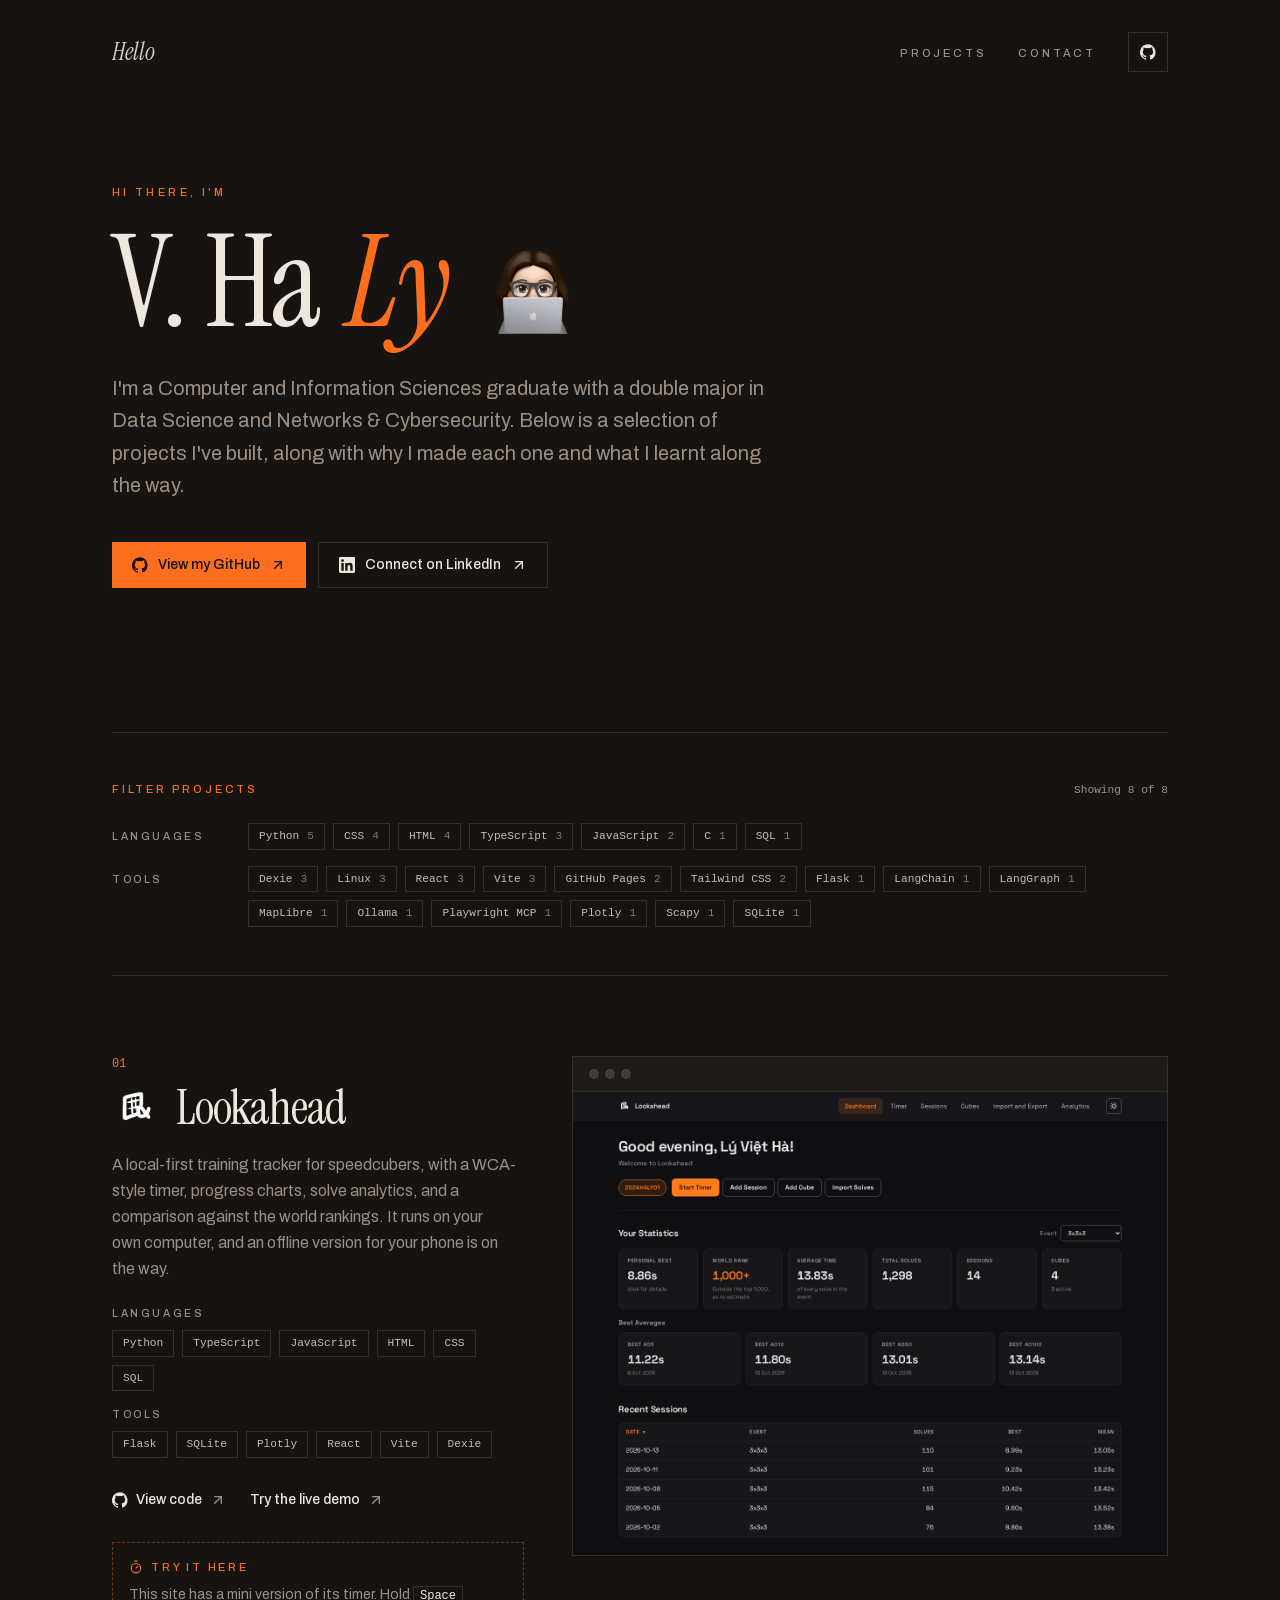
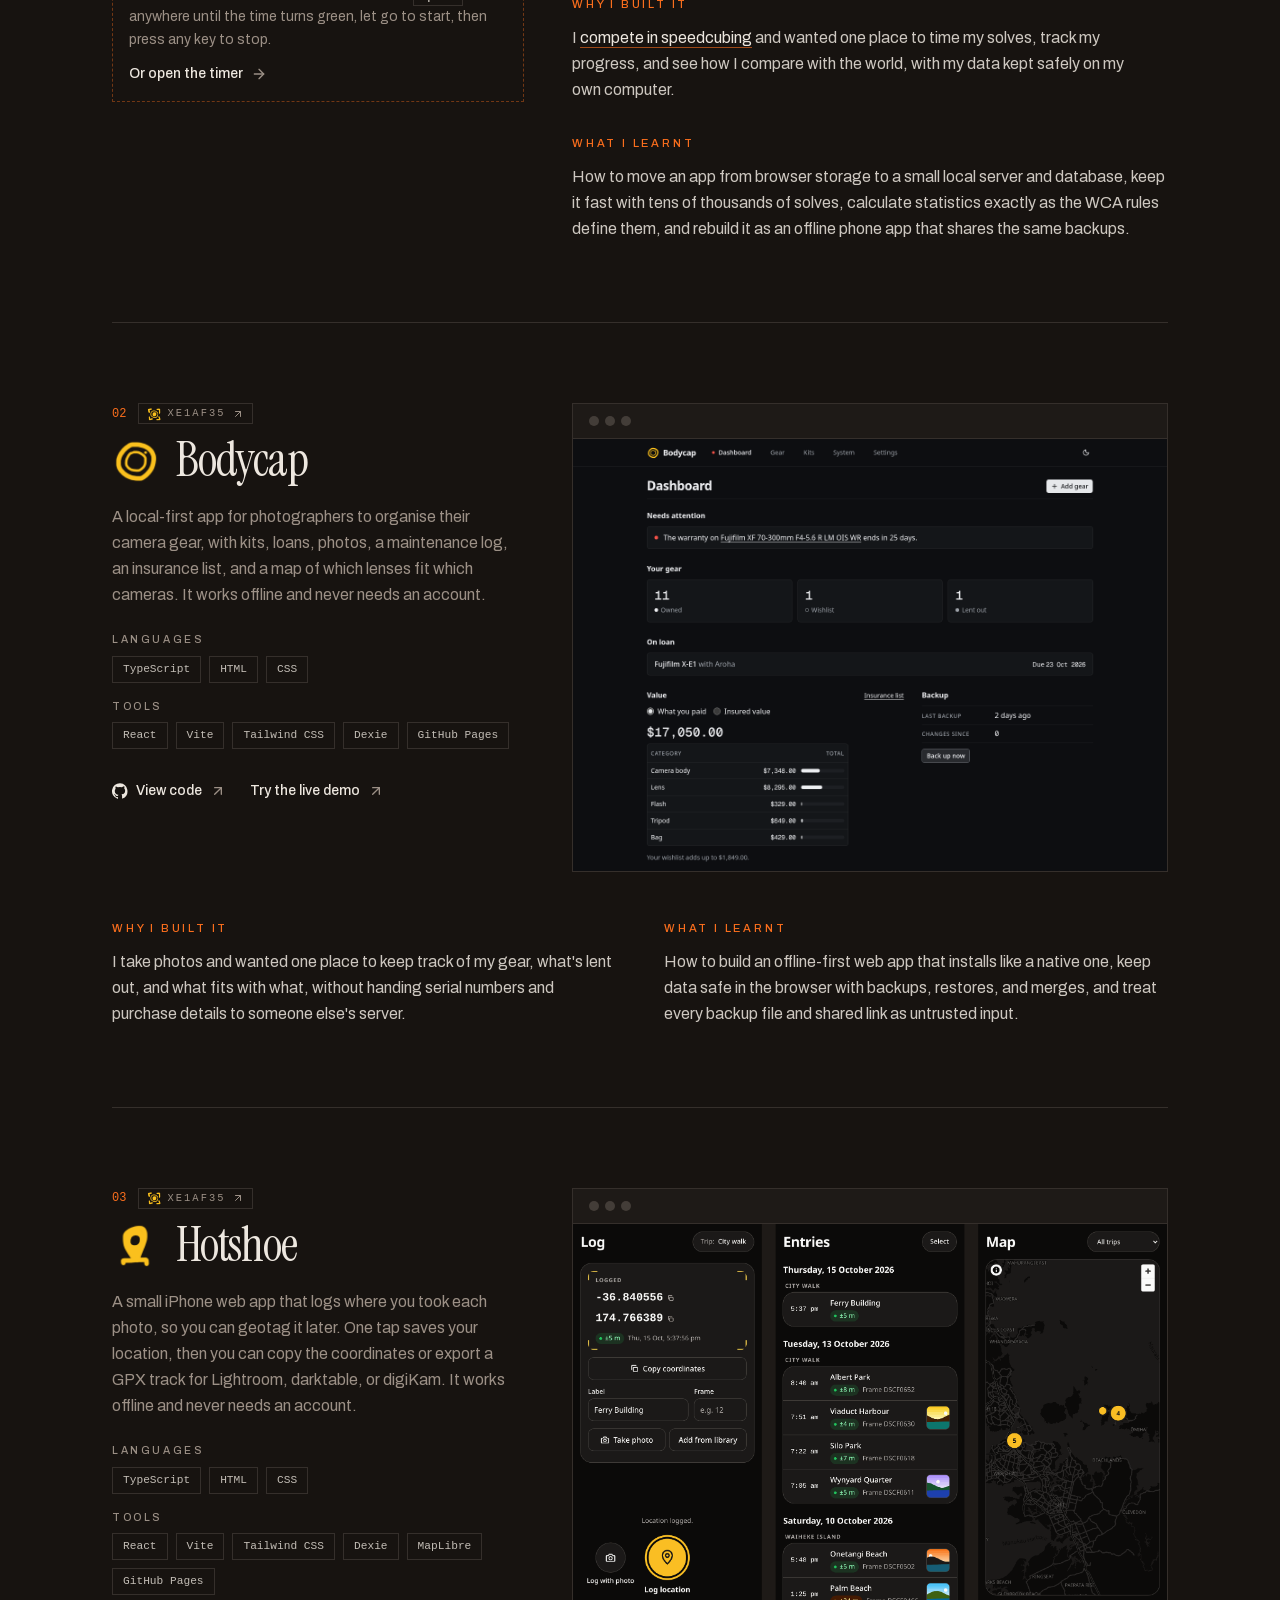
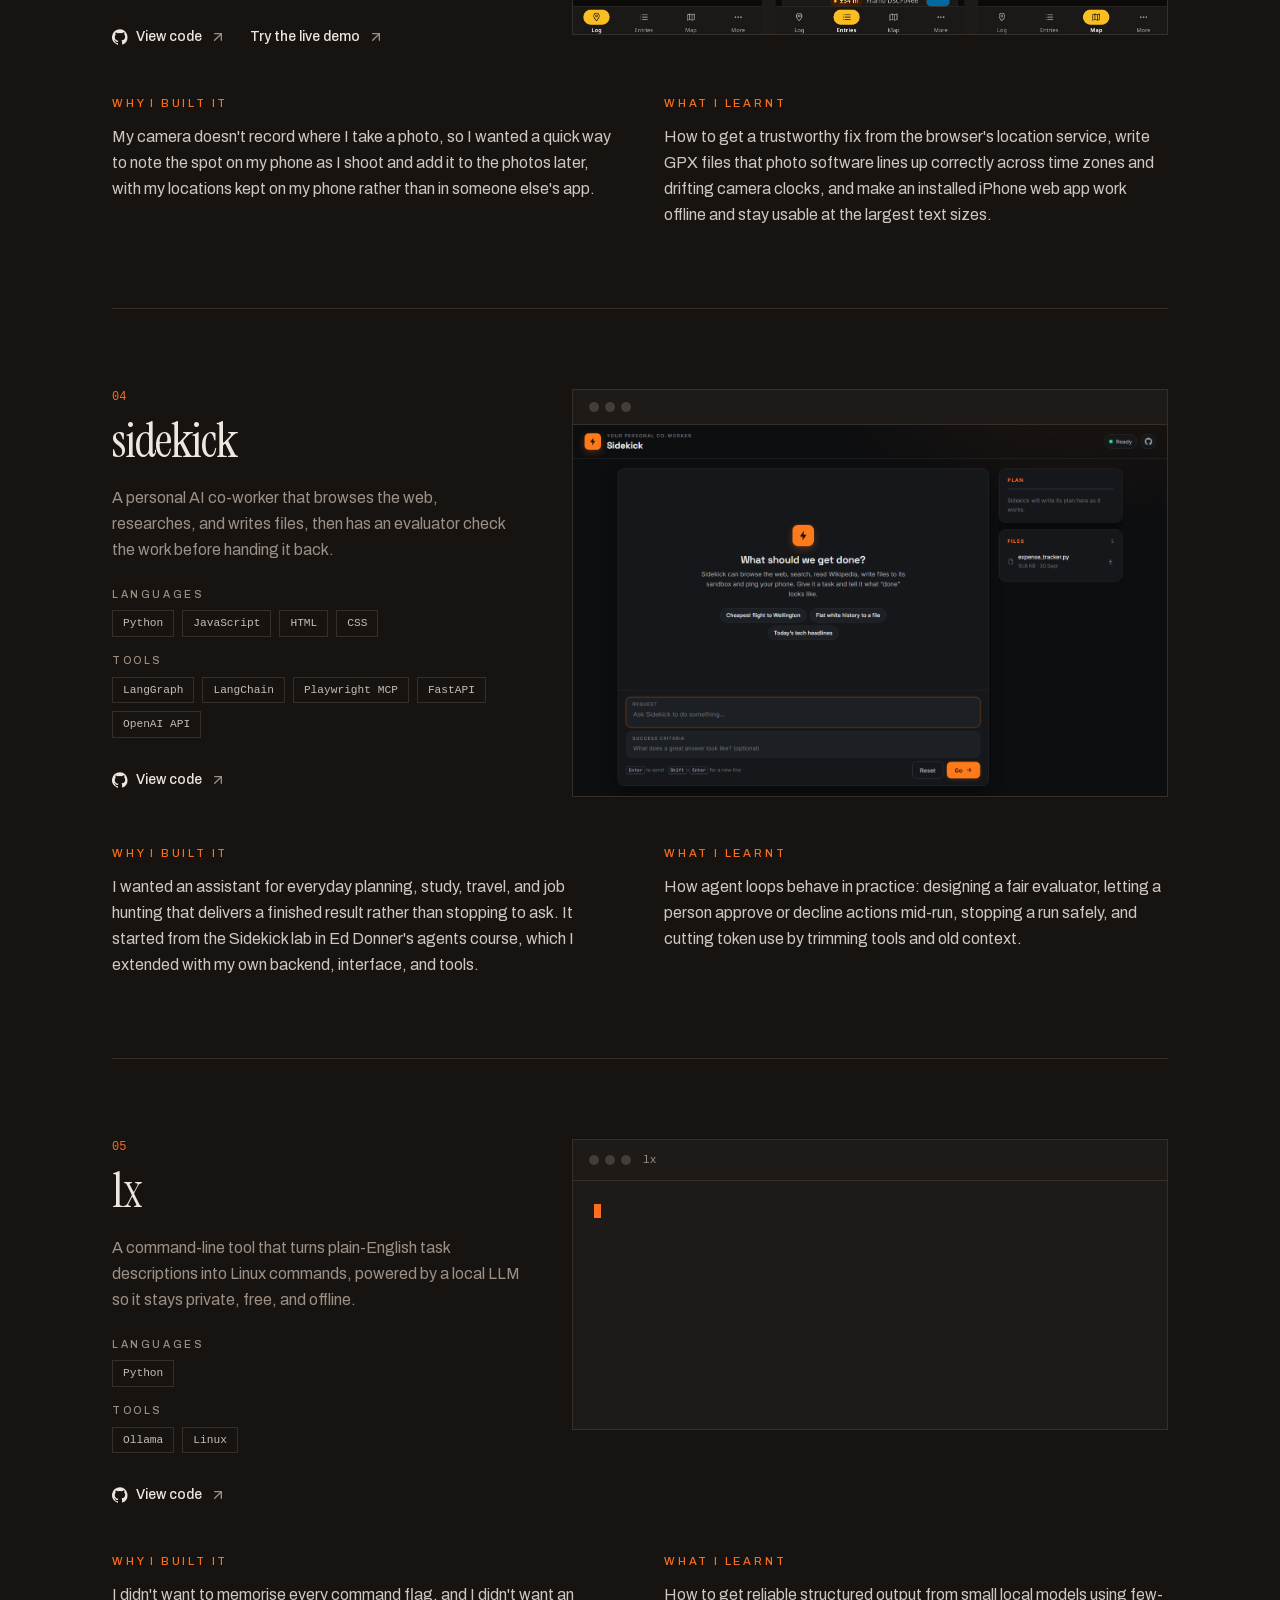
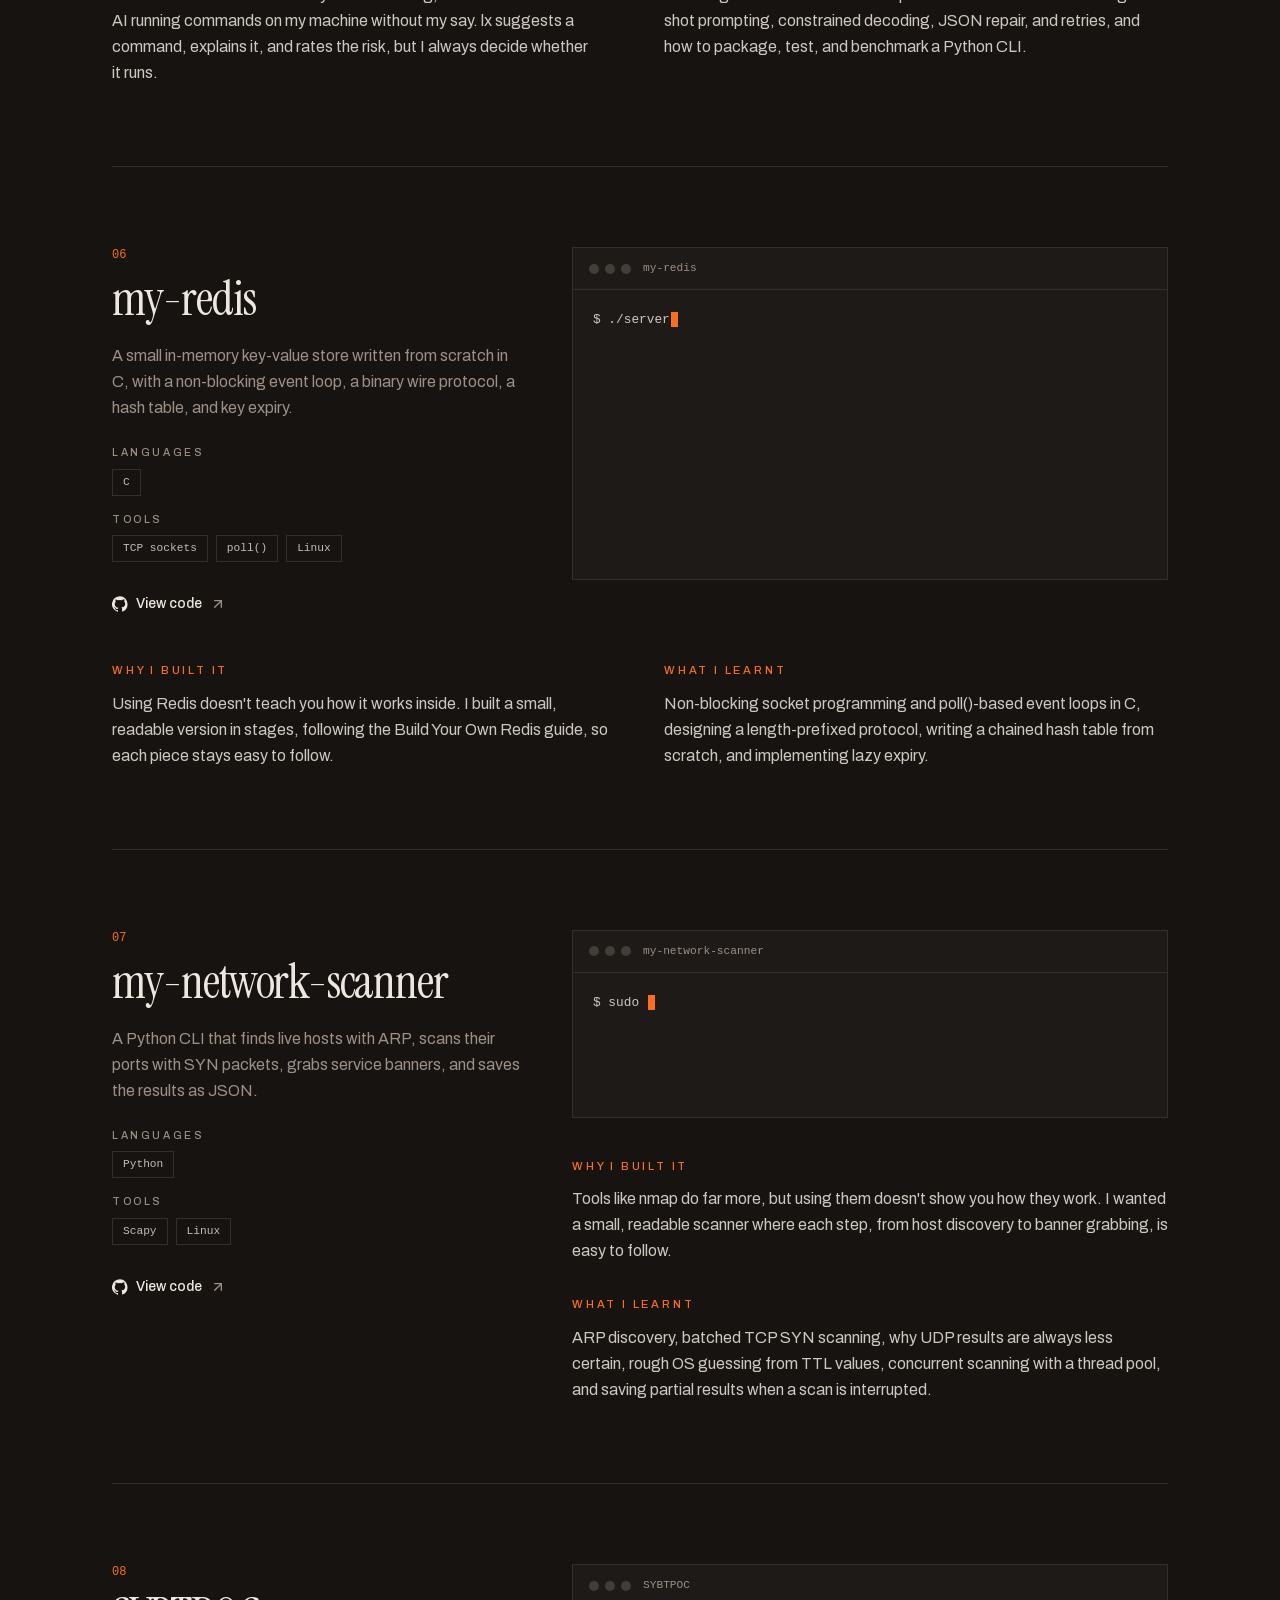
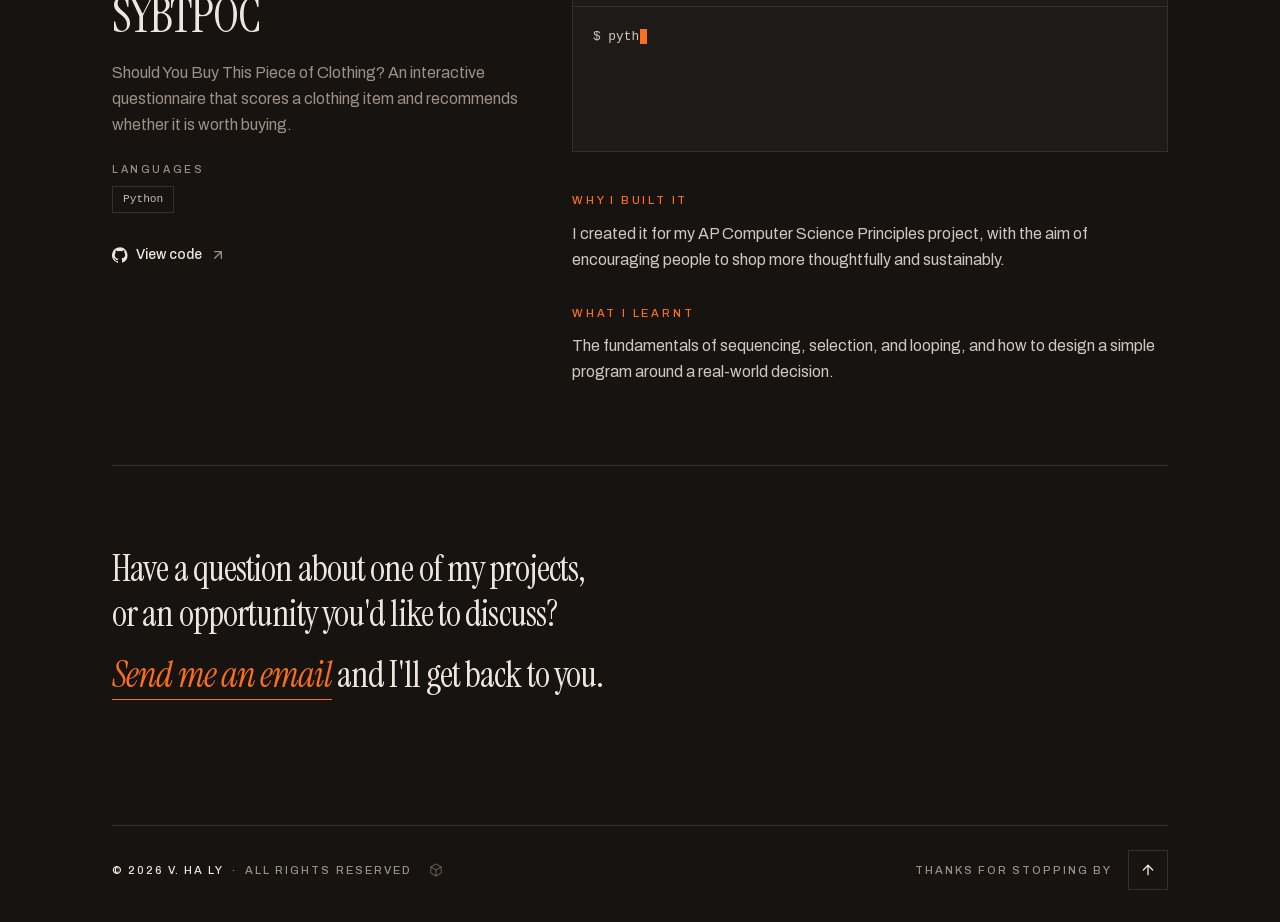
==== commit ab7a8bf5: "deploy: havl-code/contact@e77da2687145dd59470bbdf8a9ee37978d113aba" ====
--- a/index.html
+++ b/index.html
@@ -1,4 +1,4 @@
-<!DOCTYPE html><html lang="en-NZ" class="dark bg-background archivo_9443aef7-module__vKFuNW__variable instrument_serif_267e791-module__2oylma__variable"><head><meta charSet="utf-8"/><meta name="viewport" content="width=device-width, initial-scale=1"/><link rel="preload" href="/_next/static/media/75affa71d1e2f6a7-s.p.17-aodiw50953.woff2" as="font" crossorigin="" type="font/woff2"/><link rel="preload" href="/_next/static/media/7ebf22b5a21034f8-s.p.3j3877k49yy0l.woff2" as="font" crossorigin="" type="font/woff2"/><link rel="preload" href="/_next/static/media/e41d5df559864f9e-s.p.1g73gv09-xcb6.woff2" as="font" crossorigin="" type="font/woff2"/><link rel="preload" href="/avatar.png" as="image"/><link rel="preload" as="image" href="/icons/xe1af35.png"/><link rel="preload" as="image" href="/icons/bodycap.png"/><link rel="preload" as="image" href="/icons/hotshoe.png"/><link rel="stylesheet" href="/_next/static/chunks/2yy44fm84yozy.css" data-precedence="next"/><link rel="preload" as="script" fetchPriority="low" href="/_next/static/chunks/1t4a0pwsfe2kd.js"/><script src="/_next/static/chunks/2cs-piiv5the4.js" async=""></script><script src="/_next/static/chunks/16dbq9zph9u83.js" async=""></script><script src="/_next/static/chunks/turbopack-0x_aiuwc9akfd.js" async=""></script><script src="/_next/static/chunks/0r9n-jexni0q8.js" async=""></script><script src="/_next/static/chunks/367-mhcuhdtpk.js" async=""></script><meta name="theme-color" content="#25211d"/><meta name="color-scheme" content="dark"/><title>V. Ha Ly</title><meta name="description" content="Projects by V. Ha Ly, covering AI agents, systems programming, networking, and data tools, with why I built each one and what I learnt."/><link rel="icon" href="/avatar.png" type="image/png"/><link rel="apple-touch-icon" href="/avatar.png"/><meta name="next-size-adjust" content=""/><script src="/_next/static/chunks/0cz1d0mv5g_q7.js" noModule=""></script></head><body class="font-sans antialiased"><div hidden=""><!--$--><!--/$--></div><main id="top" class="mx-auto min-h-dvh w-full max-w-6xl px-4 py-6 sm:px-8 sm:py-8 lg:px-12"><section><div class="flex items-center justify-between gap-4"><p class="min-w-0 truncate font-serif text-xl italic text-foreground/90 sm:text-2xl"></p><div class="flex shrink-0 items-center gap-4 sm:gap-8"><nav aria-label="Sections"><ul class="flex gap-4 sm:gap-8"><li><a href="#projects" class="group relative py-1 text-[0.7rem] font-medium uppercase tracking-[0.18em] text-muted-foreground sm:tracking-[0.25em] transition-colors hover:text-primary">Projects<span class="absolute -bottom-0.5 left-0 h-px w-full origin-left scale-x-0 bg-primary transition-transform duration-300 group-hover:scale-x-100"></span></a></li><li><a href="#contact" class="group relative py-1 text-[0.7rem] font-medium uppercase tracking-[0.18em] text-muted-foreground sm:tracking-[0.25em] transition-colors hover:text-primary">Contact<span class="absolute -bottom-0.5 left-0 h-px w-full origin-left scale-x-0 bg-primary transition-transform duration-300 group-hover:scale-x-100"></span></a></li></ul></nav><a href="https://github.com/havl-code/havl-code.github.io" target="_blank" rel="noreferrer" aria-label="View this site on GitHub" title="View this site on GitHub" class="inline-flex size-10 shrink-0 items-center justify-center border border-border text-foreground transition-colors hover:border-primary hover:text-primary"><svg viewBox="0 0 24 24" fill="currentColor" aria-hidden="true" class="size-4"><path d="M12 .3a12 12 0 0 0-3.8 23.4c.6.1.8-.3.8-.6v-2c-3.3.7-4-1.6-4-1.6-.6-1.4-1.4-1.8-1.4-1.8-1-.7.1-.7.1-.7 1.2.1 1.8 1.2 1.8 1.2 1 1.8 2.8 1.3 3.5 1 .1-.8.4-1.3.7-1.6-2.7-.3-5.5-1.3-5.5-6 0-1.2.5-2.3 1.3-3.1-.2-.4-.6-1.6 0-3.2 0 0 1-.3 3.4 1.2a11.5 11.5 0 0 1 6 0C17.3 4.7 18.3 5 18.3 5c.6 1.6.2 2.8.1 3.2.8.8 1.3 1.9 1.3 3.1 0 4.6-2.8 5.6-5.5 5.9.5.4.9 1.1.9 2.2v3.3c0 .3.2.7.8.6A12 12 0 0 0 12 .3"></path></svg></a></div></div><p class="reveal mt-12 text-[0.7rem] font-medium uppercase tracking-[0.3em] text-primary sm:mt-20 lg:mt-28" style="animation-delay:80ms">Hi there, I&#x27;m</p><h1 class="reveal mt-6 flex flex-wrap gap-x-[0.22em] font-serif text-[3.75rem] leading-[0.9] tracking-[-0.02em] text-foreground sm:text-[6rem] lg:text-[8rem]" style="animation-delay:160ms"><span class="whitespace-nowrap">V. Ha</span><span class="italic text-primary">Ly</span><img src="/avatar.png" alt="" width="320" height="320" class="ml-[0.04em] size-[0.8em] self-center transition-transform duration-300 hover:-rotate-6 hover:scale-105"/></h1><p class="reveal mt-8 max-w-2xl text-pretty text-lg leading-relaxed text-muted-foreground sm:text-xl" style="animation-delay:240ms">I&#x27;m a Computer and Information Sciences graduate with a double major in Data Science and Networks &amp; Cybersecurity. Below is a selection of projects I&#x27;ve built, along with why I made each one and what I learnt along the way.</p><div class="reveal mt-10 flex flex-wrap gap-3" style="animation-delay:320ms"><a href="https://github.com/havl-code" target="_blank" rel="noreferrer" class="group inline-flex items-center gap-2.5 bg-primary px-5 py-3 text-sm font-medium text-primary-foreground transition-opacity hover:opacity-90"><svg viewBox="0 0 24 24" fill="currentColor" aria-hidden="true" class="size-4"><path d="M12 .3a12 12 0 0 0-3.8 23.4c.6.1.8-.3.8-.6v-2c-3.3.7-4-1.6-4-1.6-.6-1.4-1.4-1.8-1.4-1.8-1-.7.1-.7.1-.7 1.2.1 1.8 1.2 1.8 1.2 1 1.8 2.8 1.3 3.5 1 .1-.8.4-1.3.7-1.6-2.7-.3-5.5-1.3-5.5-6 0-1.2.5-2.3 1.3-3.1-.2-.4-.6-1.6 0-3.2 0 0 1-.3 3.4 1.2a11.5 11.5 0 0 1 6 0C17.3 4.7 18.3 5 18.3 5c.6 1.6.2 2.8.1 3.2.8.8 1.3 1.9 1.3 3.1 0 4.6-2.8 5.6-5.5 5.9.5.4.9 1.1.9 2.2v3.3c0 .3.2.7.8.6A12 12 0 0 0 12 .3"></path></svg>View my GitHub<svg xmlns="http://www.w3.org/2000/svg" width="24" height="24" viewBox="0 0 24 24" fill="none" stroke="currentColor" stroke-width="2" stroke-linecap="round" stroke-linejoin="round" class="lucide lucide-arrow-up-right size-4 transition-transform duration-300 group-hover:-translate-y-0.5 group-hover:translate-x-0.5" aria-hidden="true"><path d="M7 7h10v10"></path><path d="M7 17 17 7"></path></svg></a><a href="https://www.linkedin.com/in/viet-ha-ly/" target="_blank" rel="noreferrer" class="group inline-flex items-center gap-2.5 border border-border px-5 py-3 text-sm font-medium text-foreground transition-colors hover:border-primary hover:text-primary"><svg viewBox="0 0 24 24" fill="currentColor" aria-hidden="true" class="size-4"><path d="M20.45 20.45h-3.56v-5.57c0-1.33-.02-3.04-1.85-3.04-1.85 0-2.14 1.45-2.14 2.94v5.67H9.35V9h3.41v1.56h.05c.48-.9 1.64-1.85 3.37-1.85 3.6 0 4.27 2.37 4.27 5.46v6.28zM5.34 7.43a2.06 2.06 0 1 1 0-4.13 2.06 2.06 0 0 1 0 4.13zM7.12 20.45H3.56V9h3.56v11.45zM22.23 0H1.77C.79 0 0 .77 0 1.73v20.54C0 23.23.79 24 1.77 24h20.45c.98 0 1.78-.77 1.78-1.73V1.73C24 .77 23.2 0 22.22 0z"></path></svg>Connect on LinkedIn<svg xmlns="http://www.w3.org/2000/svg" width="24" height="24" viewBox="0 0 24 24" fill="none" stroke="currentColor" stroke-width="2" stroke-linecap="round" stroke-linejoin="round" class="lucide lucide-arrow-up-right size-4 transition-transform duration-300 group-hover:-translate-y-0.5 group-hover:translate-x-0.5" aria-hidden="true"><path d="M7 7h10v10"></path><path d="M7 17 17 7"></path></svg></a></div></section><section id="projects" aria-label="Projects" class="mt-20 scroll-mt-6 sm:mt-28 lg:mt-36"><div class="border-t border-border py-10 sm:py-12"><div class="flex flex-wrap items-baseline justify-between gap-4"><h2 class="text-[0.7rem] font-medium uppercase tracking-[0.25em] text-primary">Filter projects</h2><p class="font-mono text-[0.7rem] text-muted-foreground" aria-live="polite">Showing <!-- -->8<!-- --> of <!-- -->8</p></div><div class="mt-6 space-y-4"><div class="grid gap-3 sm:grid-cols-[7rem_1fr] sm:gap-6"><p class="pt-1.5 text-[0.65rem] font-medium uppercase tracking-[0.25em] text-muted-foreground">Languages</p><div class="flex flex-wrap gap-2" role="group" aria-label="Languages"><button type="button" aria-pressed="false" class="inline-flex items-center gap-2 border px-2.5 py-1 font-mono text-[0.7rem] transition-colors focus-visible:outline-2 focus-visible:outline-offset-2 focus-visible:outline-primary border-border text-foreground/80 hover:border-primary hover:text-primary">Python<span class="opacity-60 tabular-nums">5</span></button><button type="button" aria-pressed="false" class="inline-flex items-center gap-2 border px-2.5 py-1 font-mono text-[0.7rem] transition-colors focus-visible:outline-2 focus-visible:outline-offset-2 focus-visible:outline-primary border-border text-foreground/80 hover:border-primary hover:text-primary">CSS<span class="opacity-60 tabular-nums">4</span></button><button type="button" aria-pressed="false" class="inline-flex items-center gap-2 border px-2.5 py-1 font-mono text-[0.7rem] transition-colors focus-visible:outline-2 focus-visible:outline-offset-2 focus-visible:outline-primary border-border text-foreground/80 hover:border-primary hover:text-primary">HTML<span class="opacity-60 tabular-nums">4</span></button><button type="button" aria-pressed="false" class="inline-flex items-center gap-2 border px-2.5 py-1 font-mono text-[0.7rem] transition-colors focus-visible:outline-2 focus-visible:outline-offset-2 focus-visible:outline-primary border-border text-foreground/80 hover:border-primary hover:text-primary">TypeScript<span class="opacity-60 tabular-nums">3</span></button><button type="button" aria-pressed="false" class="inline-flex items-center gap-2 border px-2.5 py-1 font-mono text-[0.7rem] transition-colors focus-visible:outline-2 focus-visible:outline-offset-2 focus-visible:outline-primary border-border text-foreground/80 hover:border-primary hover:text-primary">JavaScript<span class="opacity-60 tabular-nums">2</span></button><button type="button" aria-pressed="false" class="inline-flex items-center gap-2 border px-2.5 py-1 font-mono text-[0.7rem] transition-colors focus-visible:outline-2 focus-visible:outline-offset-2 focus-visible:outline-primary border-border text-foreground/80 hover:border-primary hover:text-primary">C<span class="opacity-60 tabular-nums">1</span></button><button type="button" aria-pressed="false" class="inline-flex items-center gap-2 border px-2.5 py-1 font-mono text-[0.7rem] transition-colors focus-visible:outline-2 focus-visible:outline-offset-2 focus-visible:outline-primary border-border text-foreground/80 hover:border-primary hover:text-primary">SQL<span class="opacity-60 tabular-nums">1</span></button></div></div><div class="grid gap-3 sm:grid-cols-[7rem_1fr] sm:gap-6"><p class="pt-1.5 text-[0.65rem] font-medium uppercase tracking-[0.25em] text-muted-foreground">Tools</p><div class="flex flex-wrap gap-2" role="group" aria-label="Tools"><button type="button" aria-pressed="false" class="inline-flex items-center gap-2 border px-2.5 py-1 font-mono text-[0.7rem] transition-colors focus-visible:outline-2 focus-visible:outline-offset-2 focus-visible:outline-primary border-border text-foreground/80 hover:border-primary hover:text-primary">Dexie<span class="opacity-60 tabular-nums">3</span></button><button type="button" aria-pressed="false" class="inline-flex items-center gap-2 border px-2.5 py-1 font-mono text-[0.7rem] transition-colors focus-visible:outline-2 focus-visible:outline-offset-2 focus-visible:outline-primary border-border text-foreground/80 hover:border-primary hover:text-primary">Linux<span class="opacity-60 tabular-nums">3</span></button><button type="button" aria-pressed="false" class="inline-flex items-center gap-2 border px-2.5 py-1 font-mono text-[0.7rem] transition-colors focus-visible:outline-2 focus-visible:outline-offset-2 focus-visible:outline-primary border-border text-foreground/80 hover:border-primary hover:text-primary">React<span class="opacity-60 tabular-nums">3</span></button><button type="button" aria-pressed="false" class="inline-flex items-center gap-2 border px-2.5 py-1 font-mono text-[0.7rem] transition-colors focus-visible:outline-2 focus-visible:outline-offset-2 focus-visible:outline-primary border-border text-foreground/80 hover:border-primary hover:text-primary">Vite<span class="opacity-60 tabular-nums">3</span></button><button type="button" aria-pressed="false" class="inline-flex items-center gap-2 border px-2.5 py-1 font-mono text-[0.7rem] transition-colors focus-visible:outline-2 focus-visible:outline-offset-2 focus-visible:outline-primary border-border text-foreground/80 hover:border-primary hover:text-primary">GitHub Pages<span class="opacity-60 tabular-nums">2</span></button><button type="button" aria-pressed="false" class="inline-flex items-center gap-2 border px-2.5 py-1 font-mono text-[0.7rem] transition-colors focus-visible:outline-2 focus-visible:outline-offset-2 focus-visible:outline-primary border-border text-foreground/80 hover:border-primary hover:text-primary">Tailwind CSS<span class="opacity-60 tabular-nums">2</span></button><button type="button" aria-pressed="false" class="inline-flex items-center gap-2 border px-2.5 py-1 font-mono text-[0.7rem] transition-colors focus-visible:outline-2 focus-visible:outline-offset-2 focus-visible:outline-primary border-border text-foreground/80 hover:border-primary hover:text-primary">Flask<span class="opacity-60 tabular-nums">1</span></button><button type="button" aria-pressed="false" class="inline-flex items-center gap-2 border px-2.5 py-1 font-mono text-[0.7rem] transition-colors focus-visible:outline-2 focus-visible:outline-offset-2 focus-visible:outline-primary border-border text-foreground/80 hover:border-primary hover:text-primary">LangChain<span class="opacity-60 tabular-nums">1</span></button><button type="button" aria-pressed="false" class="inline-flex items-center gap-2 border px-2.5 py-1 font-mono text-[0.7rem] transition-colors focus-visible:outline-2 focus-visible:outline-offset-2 focus-visible:outline-primary border-border text-foreground/80 hover:border-primary hover:text-primary">LangGraph<span class="opacity-60 tabular-nums">1</span></button><button type="button" aria-pressed="false" class="inline-flex items-center gap-2 border px-2.5 py-1 font-mono text-[0.7rem] transition-colors focus-visible:outline-2 focus-visible:outline-offset-2 focus-visible:outline-primary border-border text-foreground/80 hover:border-primary hover:text-primary">MapLibre<span class="opacity-60 tabular-nums">1</span></button><button type="button" aria-pressed="false" class="inline-flex items-center gap-2 border px-2.5 py-1 font-mono text-[0.7rem] transition-colors focus-visible:outline-2 focus-visible:outline-offset-2 focus-visible:outline-primary border-border text-foreground/80 hover:border-primary hover:text-primary">Ollama<span class="opacity-60 tabular-nums">1</span></button><button type="button" aria-pressed="false" class="inline-flex items-center gap-2 border px-2.5 py-1 font-mono text-[0.7rem] transition-colors focus-visible:outline-2 focus-visible:outline-offset-2 focus-visible:outline-primary border-border text-foreground/80 hover:border-primary hover:text-primary">Playwright MCP<span class="opacity-60 tabular-nums">1</span></button><button type="button" aria-pressed="false" class="inline-flex items-center gap-2 border px-2.5 py-1 font-mono text-[0.7rem] transition-colors focus-visible:outline-2 focus-visible:outline-offset-2 focus-visible:outline-primary border-border text-foreground/80 hover:border-primary hover:text-primary">Plotly<span class="opacity-60 tabular-nums">1</span></button><button type="button" aria-pressed="false" class="inline-flex items-center gap-2 border px-2.5 py-1 font-mono text-[0.7rem] transition-colors focus-visible:outline-2 focus-visible:outline-offset-2 focus-visible:outline-primary border-border text-foreground/80 hover:border-primary hover:text-primary">Scapy<span class="opacity-60 tabular-nums">1</span></button><button type="button" aria-pressed="false" class="inline-flex items-center gap-2 border px-2.5 py-1 font-mono text-[0.7rem] transition-colors focus-visible:outline-2 focus-visible:outline-offset-2 focus-visible:outline-primary border-border text-foreground/80 hover:border-primary hover:text-primary">SQLite<span class="opacity-60 tabular-nums">1</span></button></div></div></div></div><article class="border-t border-border py-14 sm:py-20 "><div class="grid grid-cols-1 gap-10 lg:grid-cols-12 lg:gap-12"><div class="min-w-0 lg:col-span-5"><div class="flex items-center gap-3"><span class="font-mono text-xs tabular-nums text-primary">01</span></div><h2 class="mt-3 flex items-center gap-4 font-serif text-4xl leading-none tracking-tight text-foreground sm:text-5xl">Lookahead</h2><p class="mt-5 text-pretty leading-relaxed text-muted-foreground">A local-first training tracker for speedcubers, with a WCA-style timer, progress charts, solve analytics, and a comparison against the world rankings. It runs on your own computer, and an offline version for your phone is on the way.</p><div class="mt-6 space-y-4"><div><p class="text-[0.65rem] font-medium uppercase tracking-[0.25em] text-muted-foreground">Languages</p><ul class="mt-2 flex flex-wrap gap-2" aria-label="Languages"><li class="border px-2.5 py-1 font-mono text-[0.7rem] border-border text-foreground/80">Python</li><li class="border px-2.5 py-1 font-mono text-[0.7rem] border-border text-foreground/80">TypeScript</li><li class="border px-2.5 py-1 font-mono text-[0.7rem] border-border text-foreground/80">JavaScript</li><li class="border px-2.5 py-1 font-mono text-[0.7rem] border-border text-foreground/80">HTML</li><li class="border px-2.5 py-1 font-mono text-[0.7rem] border-border text-foreground/80">CSS</li><li class="border px-2.5 py-1 font-mono text-[0.7rem] border-border text-foreground/80">SQL</li></ul></div><div><p class="text-[0.65rem] font-medium uppercase tracking-[0.25em] text-muted-foreground">Tools</p><ul class="mt-2 flex flex-wrap gap-2" aria-label="Tools"><li class="border px-2.5 py-1 font-mono text-[0.7rem] border-border text-foreground/80">Flask</li><li class="border px-2.5 py-1 font-mono text-[0.7rem] border-border text-foreground/80">SQLite</li><li class="border px-2.5 py-1 font-mono text-[0.7rem] border-border text-foreground/80">Plotly</li><li class="border px-2.5 py-1 font-mono text-[0.7rem] border-border text-foreground/80">React</li><li class="border px-2.5 py-1 font-mono text-[0.7rem] border-border text-foreground/80">Vite</li><li class="border px-2.5 py-1 font-mono text-[0.7rem] border-border text-foreground/80">Dexie</li></ul></div></div><div class="mt-8 flex flex-wrap gap-x-6 gap-y-3"><a href="https://github.com/havl-code/lookahead" target="_blank" rel="noreferrer" class="group inline-flex items-center gap-2 text-sm font-medium text-foreground transition-colors hover:text-primary"><svg viewBox="0 0 24 24" fill="currentColor" aria-hidden="true" class="size-4"><path d="M12 .3a12 12 0 0 0-3.8 23.4c.6.1.8-.3.8-.6v-2c-3.3.7-4-1.6-4-1.6-.6-1.4-1.4-1.8-1.4-1.8-1-.7.1-.7.1-.7 1.2.1 1.8 1.2 1.8 1.2 1 1.8 2.8 1.3 3.5 1 .1-.8.4-1.3.7-1.6-2.7-.3-5.5-1.3-5.5-6 0-1.2.5-2.3 1.3-3.1-.2-.4-.6-1.6 0-3.2 0 0 1-.3 3.4 1.2a11.5 11.5 0 0 1 6 0C17.3 4.7 18.3 5 18.3 5c.6 1.6.2 2.8.1 3.2.8.8 1.3 1.9 1.3 3.1 0 4.6-2.8 5.6-5.5 5.9.5.4.9 1.1.9 2.2v3.3c0 .3.2.7.8.6A12 12 0 0 0 12 .3"></path></svg>View code<svg xmlns="http://www.w3.org/2000/svg" width="24" height="24" viewBox="0 0 24 24" fill="none" stroke="currentColor" stroke-width="2" stroke-linecap="round" stroke-linejoin="round" class="lucide lucide-arrow-up-right size-4 text-muted-foreground transition-all duration-300 group-hover:-translate-y-0.5 group-hover:translate-x-0.5 group-hover:text-primary" aria-hidden="true"><path d="M7 7h10v10"></path><path d="M7 17 17 7"></path></svg></a><a href="https://havl-code.github.io/lookahead/" target="_blank" rel="noreferrer" class="group inline-flex items-center gap-2 text-sm font-medium text-foreground transition-colors hover:text-primary">Try the live demo<svg xmlns="http://www.w3.org/2000/svg" width="24" height="24" viewBox="0 0 24 24" fill="none" stroke="currentColor" stroke-width="2" stroke-linecap="round" stroke-linejoin="round" class="lucide lucide-arrow-up-right size-4 text-muted-foreground transition-all duration-300 group-hover:-translate-y-0.5 group-hover:translate-x-0.5 group-hover:text-primary" aria-hidden="true"><path d="M7 7h10v10"></path><path d="M7 17 17 7"></path></svg></a></div><div class="mt-8 border border-dashed border-primary/40 p-4"><p class="flex items-center gap-2 text-[0.7rem] font-medium uppercase tracking-[0.25em] text-primary"><svg xmlns="http://www.w3.org/2000/svg" width="24" height="24" viewBox="0 0 24 24" fill="none" stroke="currentColor" stroke-width="2" stroke-linecap="round" stroke-linejoin="round" class="lucide lucide-timer size-3.5" aria-hidden="true"><line x1="10" x2="14" y1="2" y2="2"></line><line x1="12" x2="15" y1="14" y2="11"></line><circle cx="12" cy="14" r="8"></circle></svg>Try it here</p><p class="mt-2 text-sm leading-relaxed text-muted-foreground">This site has a mini version of its timer. Hold<!-- --> <kbd class="border border-border px-1.5 py-0.5 font-mono text-xs text-foreground">Space</kbd> <!-- -->anywhere until the time turns green, let go to start, then press any key to stop.</p><button type="button" class="group mt-3 inline-flex items-center gap-2 text-sm font-medium text-foreground transition-colors hover:text-primary">Or open the timer<svg xmlns="http://www.w3.org/2000/svg" width="24" height="24" viewBox="0 0 24 24" fill="none" stroke="currentColor" stroke-width="2" stroke-linecap="round" stroke-linejoin="round" class="lucide lucide-arrow-right size-4 text-muted-foreground transition-all duration-300 group-hover:translate-x-0.5 group-hover:text-primary" aria-hidden="true"><path d="M5 12h14"></path><path d="m12 5 7 7-7 7"></path></svg></button></div></div><div class="min-w-0 lg:col-span-7"><a href="https://github.com/havl-code/lookahead" target="_blank" rel="noreferrer" class="overflow-hidden border border-border bg-card group block transition-colors hover:border-primary focus-visible:outline-2 focus-visible:outline-offset-4 focus-visible:outline-primary"><div class="flex items-center gap-3 border-b border-border px-4 py-3"><div class="flex gap-1.5" aria-hidden="true"><span class="size-2.5 rounded-full bg-muted-foreground/30"></span><span class="size-2.5 rounded-full bg-muted-foreground/30"></span><span class="size-2.5 rounded-full bg-muted-foreground/30"></span></div></div><div class="relative overflow-hidden"><img src="/projects/lookahead.png" alt="The Lookahead dashboard, showing a personal best, a world rank, best averages, and recent sessions" loading="lazy" class="block w-full transition-transform duration-500 ease-out group-hover:scale-[1.02]"/><span class="absolute bottom-3 right-3 inline-flex items-center gap-2 bg-background/90 px-3 py-1.5 text-xs font-medium text-foreground opacity-0 transition-opacity duration-300 group-hover:opacity-100 group-focus-visible:opacity-100"><svg viewBox="0 0 24 24" fill="currentColor" aria-hidden="true" class="size-3.5"><path d="M12 .3a12 12 0 0 0-3.8 23.4c.6.1.8-.3.8-.6v-2c-3.3.7-4-1.6-4-1.6-.6-1.4-1.4-1.8-1.4-1.8-1-.7.1-.7.1-.7 1.2.1 1.8 1.2 1.8 1.2 1 1.8 2.8 1.3 3.5 1 .1-.8.4-1.3.7-1.6-2.7-.3-5.5-1.3-5.5-6 0-1.2.5-2.3 1.3-3.1-.2-.4-.6-1.6 0-3.2 0 0 1-.3 3.4 1.2a11.5 11.5 0 0 1 6 0C17.3 4.7 18.3 5 18.3 5c.6 1.6.2 2.8.1 3.2.8.8 1.3 1.9 1.3 3.1 0 4.6-2.8 5.6-5.5 5.9.5.4.9 1.1.9 2.2v3.3c0 .3.2.7.8.6A12 12 0 0 0 12 .3"></path></svg>View <!-- -->Lookahead<!-- --> on GitHub<svg xmlns="http://www.w3.org/2000/svg" width="24" height="24" viewBox="0 0 24 24" fill="none" stroke="currentColor" stroke-width="2" stroke-linecap="round" stroke-linejoin="round" class="lucide lucide-arrow-up-right size-3.5" aria-hidden="true"><path d="M7 7h10v10"></path><path d="M7 17 17 7"></path></svg></span></div></a><dl class="grid gap-8 sm:grid-cols-2 mt-10 lg:grid-cols-1"><div><dt class="text-[0.7rem] font-medium uppercase tracking-[0.25em] text-primary">Why I built it</dt><dd class="mt-3 text-pretty leading-relaxed text-foreground/85">I <a href="https://www.worldcubeassociation.org/persons/2024HALY01" target="_blank" rel="noreferrer" title="my WCA profile" class="text-foreground underline decoration-primary/60 underline-offset-4 transition-colors hover:text-primary hover:decoration-primary">compete in speedcubing<span class="sr-only"> (<!-- -->my WCA profile<!-- -->)</span></a> and wanted one place to time my solves, track my progress, and see how I compare with the world, with my data kept safely on my own computer.</dd></div><div><dt class="text-[0.7rem] font-medium uppercase tracking-[0.25em] text-primary">What I learnt</dt><dd class="mt-3 text-pretty leading-relaxed text-foreground/85">How to move an app from browser storage to a small local server and database, keep it fast with tens of thousands of solves, calculate statistics exactly as the WCA rules define them, and rebuild it as an offline phone app that shares the same backups.</dd></div></dl></div></div></article><article class="border-t border-border py-14 sm:py-20 "><div class="grid grid-cols-1 gap-10 lg:grid-cols-12 lg:gap-12"><div class="min-w-0 lg:col-span-5"><div class="flex items-center gap-3"><span class="font-mono text-xs tabular-nums text-primary">02</span><a href="https://xe1af35.github.io" target="_blank" rel="noreferrer" title="Small, local-first tools for photographers" class="group inline-flex items-center gap-1.5 border border-border px-2 py-0.5 font-mono text-[0.65rem] uppercase tracking-[0.2em] text-muted-foreground transition-colors hover:border-primary hover:text-primary focus-visible:outline-2 focus-visible:outline-offset-2 focus-visible:outline-primary"><img src="/icons/xe1af35.png" alt="" width="14" height="14" class="size-3.5"/><span class="sr-only">Part of </span>XE1AF35<svg xmlns="http://www.w3.org/2000/svg" width="24" height="24" viewBox="0 0 24 24" fill="none" stroke="currentColor" stroke-width="2" stroke-linecap="round" stroke-linejoin="round" class="lucide lucide-arrow-up-right size-3" aria-hidden="true"><path d="M7 7h10v10"></path><path d="M7 17 17 7"></path></svg></a></div><h2 class="mt-3 flex items-center gap-4 font-serif text-4xl leading-none tracking-tight text-foreground sm:text-5xl"><img src="/icons/bodycap.png" alt="" width="48" height="48" class="size-10 shrink-0 sm:size-12"/>Bodycap</h2><p class="mt-5 text-pretty leading-relaxed text-muted-foreground">A local-first app for photographers to organise their camera gear, with kits, loans, photos, a maintenance log, an insurance list, and a map of which lenses fit which cameras. It works offline and never needs an account.</p><div class="mt-6 space-y-4"><div><p class="text-[0.65rem] font-medium uppercase tracking-[0.25em] text-muted-foreground">Languages</p><ul class="mt-2 flex flex-wrap gap-2" aria-label="Languages"><li class="border px-2.5 py-1 font-mono text-[0.7rem] border-border text-foreground/80">TypeScript</li><li class="border px-2.5 py-1 font-mono text-[0.7rem] border-border text-foreground/80">HTML</li><li class="border px-2.5 py-1 font-mono text-[0.7rem] border-border text-foreground/80">CSS</li></ul></div><div><p class="text-[0.65rem] font-medium uppercase tracking-[0.25em] text-muted-foreground">Tools</p><ul class="mt-2 flex flex-wrap gap-2" aria-label="Tools"><li class="border px-2.5 py-1 font-mono text-[0.7rem] border-border text-foreground/80">React</li><li class="border px-2.5 py-1 font-mono text-[0.7rem] border-border text-foreground/80">Vite</li><li class="border px-2.5 py-1 font-mono text-[0.7rem] border-border text-foreground/80">Tailwind CSS</li><li class="border px-2.5 py-1 font-mono text-[0.7rem] border-border text-foreground/80">Dexie</li><li class="border px-2.5 py-1 font-mono text-[0.7rem] border-border text-foreground/80">GitHub Pages</li></ul></div></div><div class="mt-8 flex flex-wrap gap-x-6 gap-y-3"><a href="https://github.com/XE1AF35/bodycap" target="_blank" rel="noreferrer" class="group inline-flex items-center gap-2 text-sm font-medium text-foreground transition-colors hover:text-primary"><svg viewBox="0 0 24 24" fill="currentColor" aria-hidden="true" class="size-4"><path d="M12 .3a12 12 0 0 0-3.8 23.4c.6.1.8-.3.8-.6v-2c-3.3.7-4-1.6-4-1.6-.6-1.4-1.4-1.8-1.4-1.8-1-.7.1-.7.1-.7 1.2.1 1.8 1.2 1.8 1.2 1 1.8 2.8 1.3 3.5 1 .1-.8.4-1.3.7-1.6-2.7-.3-5.5-1.3-5.5-6 0-1.2.5-2.3 1.3-3.1-.2-.4-.6-1.6 0-3.2 0 0 1-.3 3.4 1.2a11.5 11.5 0 0 1 6 0C17.3 4.7 18.3 5 18.3 5c.6 1.6.2 2.8.1 3.2.8.8 1.3 1.9 1.3 3.1 0 4.6-2.8 5.6-5.5 5.9.5.4.9 1.1.9 2.2v3.3c0 .3.2.7.8.6A12 12 0 0 0 12 .3"></path></svg>View code<svg xmlns="http://www.w3.org/2000/svg" width="24" height="24" viewBox="0 0 24 24" fill="none" stroke="currentColor" stroke-width="2" stroke-linecap="round" stroke-linejoin="round" class="lucide lucide-arrow-up-right size-4 text-muted-foreground transition-all duration-300 group-hover:-translate-y-0.5 group-hover:translate-x-0.5 group-hover:text-primary" aria-hidden="true"><path d="M7 7h10v10"></path><path d="M7 17 17 7"></path></svg></a><a href="https://xe1af35.github.io/bodycap/" target="_blank" rel="noreferrer" class="group inline-flex items-center gap-2 text-sm font-medium text-foreground transition-colors hover:text-primary">Try the live demo<svg xmlns="http://www.w3.org/2000/svg" width="24" height="24" viewBox="0 0 24 24" fill="none" stroke="currentColor" stroke-width="2" stroke-linecap="round" stroke-linejoin="round" class="lucide lucide-arrow-up-right size-4 text-muted-foreground transition-all duration-300 group-hover:-translate-y-0.5 group-hover:translate-x-0.5 group-hover:text-primary" aria-hidden="true"><path d="M7 7h10v10"></path><path d="M7 17 17 7"></path></svg></a></div></div><div class="min-w-0 lg:col-span-7"><a href="https://github.com/XE1AF35/bodycap" target="_blank" rel="noreferrer" class="overflow-hidden border border-border bg-card group block transition-colors hover:border-primary focus-visible:outline-2 focus-visible:outline-offset-4 focus-visible:outline-primary"><div class="flex items-center gap-3 border-b border-border px-4 py-3"><div class="flex gap-1.5" aria-hidden="true"><span class="size-2.5 rounded-full bg-muted-foreground/30"></span><span class="size-2.5 rounded-full bg-muted-foreground/30"></span><span class="size-2.5 rounded-full bg-muted-foreground/30"></span></div></div><div class="relative overflow-hidden"><img src="/projects/bodycap.png" alt="The Bodycap dashboard, with a warranty running out, gear counts, a camera on loan, what the gear is worth by category, and backup status" loading="lazy" class="block w-full transition-transform duration-500 ease-out group-hover:scale-[1.02]"/><span class="absolute bottom-3 right-3 inline-flex items-center gap-2 bg-background/90 px-3 py-1.5 text-xs font-medium text-foreground opacity-0 transition-opacity duration-300 group-hover:opacity-100 group-focus-visible:opacity-100"><svg viewBox="0 0 24 24" fill="currentColor" aria-hidden="true" class="size-3.5"><path d="M12 .3a12 12 0 0 0-3.8 23.4c.6.1.8-.3.8-.6v-2c-3.3.7-4-1.6-4-1.6-.6-1.4-1.4-1.8-1.4-1.8-1-.7.1-.7.1-.7 1.2.1 1.8 1.2 1.8 1.2 1 1.8 2.8 1.3 3.5 1 .1-.8.4-1.3.7-1.6-2.7-.3-5.5-1.3-5.5-6 0-1.2.5-2.3 1.3-3.1-.2-.4-.6-1.6 0-3.2 0 0 1-.3 3.4 1.2a11.5 11.5 0 0 1 6 0C17.3 4.7 18.3 5 18.3 5c.6 1.6.2 2.8.1 3.2.8.8 1.3 1.9 1.3 3.1 0 4.6-2.8 5.6-5.5 5.9.5.4.9 1.1.9 2.2v3.3c0 .3.2.7.8.6A12 12 0 0 0 12 .3"></path></svg>View <!-- -->Bodycap<!-- --> on GitHub<svg xmlns="http://www.w3.org/2000/svg" width="24" height="24" viewBox="0 0 24 24" fill="none" stroke="currentColor" stroke-width="2" stroke-linecap="round" stroke-linejoin="round" class="lucide lucide-arrow-up-right size-3.5" aria-hidden="true"><path d="M7 7h10v10"></path><path d="M7 17 17 7"></path></svg></span></div></a></div></div><dl class="grid gap-8 sm:grid-cols-2 mt-10 lg:mt-12 lg:gap-12"><div><dt class="text-[0.7rem] font-medium uppercase tracking-[0.25em] text-primary">Why I built it</dt><dd class="mt-3 text-pretty leading-relaxed text-foreground/85">I take photos and wanted one place to keep track of my gear, what&#x27;s lent out, and what fits with what, without handing serial numbers and purchase details to someone else&#x27;s server.</dd></div><div><dt class="text-[0.7rem] font-medium uppercase tracking-[0.25em] text-primary">What I learnt</dt><dd class="mt-3 text-pretty leading-relaxed text-foreground/85">How to build an offline-first web app that installs like a native one, keep data safe in the browser with backups, restores, and merges, and treat every backup file and shared link as untrusted input.</dd></div></dl></article><article class="border-t border-border py-14 sm:py-20 "><div class="grid grid-cols-1 gap-10 lg:grid-cols-12 lg:gap-12"><div class="min-w-0 lg:col-span-5"><div class="flex items-center gap-3"><span class="font-mono text-xs tabular-nums text-primary">03</span><a href="https://xe1af35.github.io" target="_blank" rel="noreferrer" title="Small, local-first tools for photographers" class="group inline-flex items-center gap-1.5 border border-border px-2 py-0.5 font-mono text-[0.65rem] uppercase tracking-[0.2em] text-muted-foreground transition-colors hover:border-primary hover:text-primary focus-visible:outline-2 focus-visible:outline-offset-2 focus-visible:outline-primary"><img src="/icons/xe1af35.png" alt="" width="14" height="14" class="size-3.5"/><span class="sr-only">Part of </span>XE1AF35<svg xmlns="http://www.w3.org/2000/svg" width="24" height="24" viewBox="0 0 24 24" fill="none" stroke="currentColor" stroke-width="2" stroke-linecap="round" stroke-linejoin="round" class="lucide lucide-arrow-up-right size-3" aria-hidden="true"><path d="M7 7h10v10"></path><path d="M7 17 17 7"></path></svg></a></div><h2 class="mt-3 flex items-center gap-4 font-serif text-4xl leading-none tracking-tight text-foreground sm:text-5xl"><img src="/icons/hotshoe.png" alt="" width="48" height="48" class="size-10 shrink-0 sm:size-12"/>Hotshoe</h2><p class="mt-5 text-pretty leading-relaxed text-muted-foreground">A small iPhone web app that logs where you took each photo, so you can geotag it later. One tap saves your location, then you can copy the coordinates or export a GPX track for Lightroom, darktable, or digiKam. It works offline and never needs an account.</p><div class="mt-6 space-y-4"><div><p class="text-[0.65rem] font-medium uppercase tracking-[0.25em] text-muted-foreground">Languages</p><ul class="mt-2 flex flex-wrap gap-2" aria-label="Languages"><li class="border px-2.5 py-1 font-mono text-[0.7rem] border-border text-foreground/80">TypeScript</li><li class="border px-2.5 py-1 font-mono text-[0.7rem] border-border text-foreground/80">HTML</li><li class="border px-2.5 py-1 font-mono text-[0.7rem] border-border text-foreground/80">CSS</li></ul></div><div><p class="text-[0.65rem] font-medium uppercase tracking-[0.25em] text-muted-foreground">Tools</p><ul class="mt-2 flex flex-wrap gap-2" aria-label="Tools"><li class="border px-2.5 py-1 font-mono text-[0.7rem] border-border text-foreground/80">React</li><li class="border px-2.5 py-1 font-mono text-[0.7rem] border-border text-foreground/80">Vite</li><li class="border px-2.5 py-1 font-mono text-[0.7rem] border-border text-foreground/80">Tailwind CSS</li><li class="border px-2.5 py-1 font-mono text-[0.7rem] border-border text-foreground/80">Dexie</li><li class="border px-2.5 py-1 font-mono text-[0.7rem] border-border text-foreground/80">MapLibre</li><li class="border px-2.5 py-1 font-mono text-[0.7rem] border-border text-foreground/80">GitHub Pages</li></ul></div></div><div class="mt-8 flex flex-wrap gap-x-6 gap-y-3"><a href="https://github.com/XE1AF35/hotshoe" target="_blank" rel="noreferrer" class="group inline-flex items-center gap-2 text-sm font-medium text-foreground transition-colors hover:text-primary"><svg viewBox="0 0 24 24" fill="currentColor" aria-hidden="true" class="size-4"><path d="M12 .3a12 12 0 0 0-3.8 23.4c.6.1.8-.3.8-.6v-2c-3.3.7-4-1.6-4-1.6-.6-1.4-1.4-1.8-1.4-1.8-1-.7.1-.7.1-.7 1.2.1 1.8 1.2 1.8 1.2 1 1.8 2.8 1.3 3.5 1 .1-.8.4-1.3.7-1.6-2.7-.3-5.5-1.3-5.5-6 0-1.2.5-2.3 1.3-3.1-.2-.4-.6-1.6 0-3.2 0 0 1-.3 3.4 1.2a11.5 11.5 0 0 1 6 0C17.3 4.7 18.3 5 18.3 5c.6 1.6.2 2.8.1 3.2.8.8 1.3 1.9 1.3 3.1 0 4.6-2.8 5.6-5.5 5.9.5.4.9 1.1.9 2.2v3.3c0 .3.2.7.8.6A12 12 0 0 0 12 .3"></path></svg>View code<svg xmlns="http://www.w3.org/2000/svg" width="24" height="24" viewBox="0 0 24 24" fill="none" stroke="currentColor" stroke-width="2" stroke-linecap="round" stroke-linejoin="round" class="lucide lucide-arrow-up-right size-4 text-muted-foreground transition-all duration-300 group-hover:-translate-y-0.5 group-hover:translate-x-0.5 group-hover:text-primary" aria-hidden="true"><path d="M7 7h10v10"></path><path d="M7 17 17 7"></path></svg></a><a href="https://xe1af35.github.io/hotshoe/" target="_blank" rel="noreferrer" class="group inline-flex items-center gap-2 text-sm font-medium text-foreground transition-colors hover:text-primary">Try the live demo<svg xmlns="http://www.w3.org/2000/svg" width="24" height="24" viewBox="0 0 24 24" fill="none" stroke="currentColor" stroke-width="2" stroke-linecap="round" stroke-linejoin="round" class="lucide lucide-arrow-up-right size-4 text-muted-foreground transition-all duration-300 group-hover:-translate-y-0.5 group-hover:translate-x-0.5 group-hover:text-primary" aria-hidden="true"><path d="M7 7h10v10"></path><path d="M7 17 17 7"></path></svg></a></div></div><div class="min-w-0 lg:col-span-7"><a href="https://github.com/XE1AF35/hotshoe" target="_blank" rel="noreferrer" class="overflow-hidden border border-border bg-card group block transition-colors hover:border-primary focus-visible:outline-2 focus-visible:outline-offset-4 focus-visible:outline-primary"><div class="flex items-center gap-3 border-b border-border px-4 py-3"><div class="flex gap-1.5" aria-hidden="true"><span class="size-2.5 rounded-full bg-muted-foreground/30"></span><span class="size-2.5 rounded-full bg-muted-foreground/30"></span><span class="size-2.5 rounded-full bg-muted-foreground/30"></span></div></div><div class="relative overflow-hidden"><img src="/projects/hotshoe.png" alt="Hotshoe on a phone: a location just logged with its accuracy and a label, the entries grouped by day and trip with photo thumbnails, and a map of every entry" loading="lazy" class="block w-full transition-transform duration-500 ease-out group-hover:scale-[1.02]"/><span class="absolute bottom-3 right-3 inline-flex items-center gap-2 bg-background/90 px-3 py-1.5 text-xs font-medium text-foreground opacity-0 transition-opacity duration-300 group-hover:opacity-100 group-focus-visible:opacity-100"><svg viewBox="0 0 24 24" fill="currentColor" aria-hidden="true" class="size-3.5"><path d="M12 .3a12 12 0 0 0-3.8 23.4c.6.1.8-.3.8-.6v-2c-3.3.7-4-1.6-4-1.6-.6-1.4-1.4-1.8-1.4-1.8-1-.7.1-.7.1-.7 1.2.1 1.8 1.2 1.8 1.2 1 1.8 2.8 1.3 3.5 1 .1-.8.4-1.3.7-1.6-2.7-.3-5.5-1.3-5.5-6 0-1.2.5-2.3 1.3-3.1-.2-.4-.6-1.6 0-3.2 0 0 1-.3 3.4 1.2a11.5 11.5 0 0 1 6 0C17.3 4.7 18.3 5 18.3 5c.6 1.6.2 2.8.1 3.2.8.8 1.3 1.9 1.3 3.1 0 4.6-2.8 5.6-5.5 5.9.5.4.9 1.1.9 2.2v3.3c0 .3.2.7.8.6A12 12 0 0 0 12 .3"></path></svg>View <!-- -->Hotshoe<!-- --> on GitHub<svg xmlns="http://www.w3.org/2000/svg" width="24" height="24" viewBox="0 0 24 24" fill="none" stroke="currentColor" stroke-width="2" stroke-linecap="round" stroke-linejoin="round" class="lucide lucide-arrow-up-right size-3.5" aria-hidden="true"><path d="M7 7h10v10"></path><path d="M7 17 17 7"></path></svg></span></div></a></div></div><dl class="grid gap-8 sm:grid-cols-2 mt-10 lg:mt-12 lg:gap-12"><div><dt class="text-[0.7rem] font-medium uppercase tracking-[0.25em] text-primary">Why I built it</dt><dd class="mt-3 text-pretty leading-relaxed text-foreground/85">My camera doesn&#x27;t record where I take a photo, so I wanted a quick way to note the spot on my phone as I shoot and add it to the photos later, with my locations kept on my phone rather than in someone else&#x27;s app.</dd></div><div><dt class="text-[0.7rem] font-medium uppercase tracking-[0.25em] text-primary">What I learnt</dt><dd class="mt-3 text-pretty leading-relaxed text-foreground/85">How to get a trustworthy fix from the browser&#x27;s location service, write GPX files that photo software lines up correctly across time zones and drifting camera clocks, and make an installed iPhone web app work offline and stay usable at the largest text sizes.</dd></div></dl></article><article class="border-t border-border py-14 sm:py-20 "><div class="grid grid-cols-1 gap-10 lg:grid-cols-12 lg:gap-12"><div class="min-w-0 lg:col-span-5"><div class="flex items-center gap-3"><span class="font-mono text-xs tabular-nums text-primary">04</span></div><h2 class="mt-3 flex items-center gap-4 font-serif text-4xl leading-none tracking-tight text-foreground sm:text-5xl">sidekick</h2><p class="mt-5 text-pretty leading-relaxed text-muted-foreground">A personal AI co-worker that browses the web, researches, and writes files, then has an evaluator check the work before handing it back.</p><div class="mt-6 space-y-4"><div><p class="text-[0.65rem] font-medium uppercase tracking-[0.25em] text-muted-foreground">Languages</p><ul class="mt-2 flex flex-wrap gap-2" aria-label="Languages"><li class="border px-2.5 py-1 font-mono text-[0.7rem] border-border text-foreground/80">Python</li><li class="border px-2.5 py-1 font-mono text-[0.7rem] border-border text-foreground/80">JavaScript</li><li class="border px-2.5 py-1 font-mono text-[0.7rem] border-border text-foreground/80">HTML</li><li class="border px-2.5 py-1 font-mono text-[0.7rem] border-border text-foreground/80">CSS</li></ul></div><div><p class="text-[0.65rem] font-medium uppercase tracking-[0.25em] text-muted-foreground">Tools</p><ul class="mt-2 flex flex-wrap gap-2" aria-label="Tools"><li class="border px-2.5 py-1 font-mono text-[0.7rem] border-border text-foreground/80">LangGraph</li><li class="border px-2.5 py-1 font-mono text-[0.7rem] border-border text-foreground/80">LangChain</li><li class="border px-2.5 py-1 font-mono text-[0.7rem] border-border text-foreground/80">Playwright MCP</li><li class="border px-2.5 py-1 font-mono text-[0.7rem] border-border text-foreground/80">FastAPI</li><li class="border px-2.5 py-1 font-mono text-[0.7rem] border-border text-foreground/80">OpenAI API</li></ul></div></div><div class="mt-8 flex flex-wrap gap-x-6 gap-y-3"><a href="https://github.com/havl-code/sidekick" target="_blank" rel="noreferrer" class="group inline-flex items-center gap-2 text-sm font-medium text-foreground transition-colors hover:text-primary"><svg viewBox="0 0 24 24" fill="currentColor" aria-hidden="true" class="size-4"><path d="M12 .3a12 12 0 0 0-3.8 23.4c.6.1.8-.3.8-.6v-2c-3.3.7-4-1.6-4-1.6-.6-1.4-1.4-1.8-1.4-1.8-1-.7.1-.7.1-.7 1.2.1 1.8 1.2 1.8 1.2 1 1.8 2.8 1.3 3.5 1 .1-.8.4-1.3.7-1.6-2.7-.3-5.5-1.3-5.5-6 0-1.2.5-2.3 1.3-3.1-.2-.4-.6-1.6 0-3.2 0 0 1-.3 3.4 1.2a11.5 11.5 0 0 1 6 0C17.3 4.7 18.3 5 18.3 5c.6 1.6.2 2.8.1 3.2.8.8 1.3 1.9 1.3 3.1 0 4.6-2.8 5.6-5.5 5.9.5.4.9 1.1.9 2.2v3.3c0 .3.2.7.8.6A12 12 0 0 0 12 .3"></path></svg>View code<svg xmlns="http://www.w3.org/2000/svg" width="24" height="24" viewBox="0 0 24 24" fill="none" stroke="currentColor" stroke-width="2" stroke-linecap="round" stroke-linejoin="round" class="lucide lucide-arrow-up-right size-4 text-muted-foreground transition-all duration-300 group-hover:-translate-y-0.5 group-hover:translate-x-0.5 group-hover:text-primary" aria-hidden="true"><path d="M7 7h10v10"></path><path d="M7 17 17 7"></path></svg></a></div></div><div class="min-w-0 lg:col-span-7"><a href="https://github.com/havl-code/sidekick" target="_blank" rel="noreferrer" class="overflow-hidden border border-border bg-card group block transition-colors hover:border-primary focus-visible:outline-2 focus-visible:outline-offset-4 focus-visible:outline-primary"><div class="flex items-center gap-3 border-b border-border px-4 py-3"><div class="flex gap-1.5" aria-hidden="true"><span class="size-2.5 rounded-full bg-muted-foreground/30"></span><span class="size-2.5 rounded-full bg-muted-foreground/30"></span><span class="size-2.5 rounded-full bg-muted-foreground/30"></span></div></div><div class="relative overflow-hidden"><img src="/projects/sidekick.png" alt="The Sidekick workspace, with a request box, optional success criteria, suggested tasks, and panels for the plan and generated files" loading="lazy" class="block w-full transition-transform duration-500 ease-out group-hover:scale-[1.02]"/><span class="absolute bottom-3 right-3 inline-flex items-center gap-2 bg-background/90 px-3 py-1.5 text-xs font-medium text-foreground opacity-0 transition-opacity duration-300 group-hover:opacity-100 group-focus-visible:opacity-100"><svg viewBox="0 0 24 24" fill="currentColor" aria-hidden="true" class="size-3.5"><path d="M12 .3a12 12 0 0 0-3.8 23.4c.6.1.8-.3.8-.6v-2c-3.3.7-4-1.6-4-1.6-.6-1.4-1.4-1.8-1.4-1.8-1-.7.1-.7.1-.7 1.2.1 1.8 1.2 1.8 1.2 1 1.8 2.8 1.3 3.5 1 .1-.8.4-1.3.7-1.6-2.7-.3-5.5-1.3-5.5-6 0-1.2.5-2.3 1.3-3.1-.2-.4-.6-1.6 0-3.2 0 0 1-.3 3.4 1.2a11.5 11.5 0 0 1 6 0C17.3 4.7 18.3 5 18.3 5c.6 1.6.2 2.8.1 3.2.8.8 1.3 1.9 1.3 3.1 0 4.6-2.8 5.6-5.5 5.9.5.4.9 1.1.9 2.2v3.3c0 .3.2.7.8.6A12 12 0 0 0 12 .3"></path></svg>View <!-- -->sidekick<!-- --> on GitHub<svg xmlns="http://www.w3.org/2000/svg" width="24" height="24" viewBox="0 0 24 24" fill="none" stroke="currentColor" stroke-width="2" stroke-linecap="round" stroke-linejoin="round" class="lucide lucide-arrow-up-right size-3.5" aria-hidden="true"><path d="M7 7h10v10"></path><path d="M7 17 17 7"></path></svg></span></div></a></div></div><dl class="grid gap-8 sm:grid-cols-2 mt-10 lg:mt-12 lg:gap-12"><div><dt class="text-[0.7rem] font-medium uppercase tracking-[0.25em] text-primary">Why I built it</dt><dd class="mt-3 text-pretty leading-relaxed text-foreground/85">I wanted an assistant for everyday planning, study, travel, and job hunting that delivers a finished result rather than stopping to ask. It started from the Sidekick lab in Ed Donner&#x27;s agents course, which I extended with my own backend, interface, and tools.</dd></div><div><dt class="text-[0.7rem] font-medium uppercase tracking-[0.25em] text-primary">What I learnt</dt><dd class="mt-3 text-pretty leading-relaxed text-foreground/85">How agent loops behave in practice: designing a fair evaluator, letting a person approve or decline actions mid-run, stopping a run safely, and cutting token use by trimming tools and old context.</dd></div></dl></article><article class="border-t border-border py-14 sm:py-20 "><div class="grid grid-cols-1 gap-10 lg:grid-cols-12 lg:gap-12"><div class="min-w-0 lg:col-span-5"><div class="flex items-center gap-3"><span class="font-mono text-xs tabular-nums text-primary">05</span></div><h2 class="mt-3 flex items-center gap-4 font-serif text-4xl leading-none tracking-tight text-foreground sm:text-5xl">lx</h2><p class="mt-5 text-pretty leading-relaxed text-muted-foreground">A command-line tool that turns plain-English task descriptions into Linux commands, powered by a local LLM so it stays private, free, and offline.</p><div class="mt-6 space-y-4"><div><p class="text-[0.65rem] font-medium uppercase tracking-[0.25em] text-muted-foreground">Languages</p><ul class="mt-2 flex flex-wrap gap-2" aria-label="Languages"><li class="border px-2.5 py-1 font-mono text-[0.7rem] border-border text-foreground/80">Python</li></ul></div><div><p class="text-[0.65rem] font-medium uppercase tracking-[0.25em] text-muted-foreground">Tools</p><ul class="mt-2 flex flex-wrap gap-2" aria-label="Tools"><li class="border px-2.5 py-1 font-mono text-[0.7rem] border-border text-foreground/80">Ollama</li><li class="border px-2.5 py-1 font-mono text-[0.7rem] border-border text-foreground/80">Linux</li></ul></div></div><div class="mt-8 flex flex-wrap gap-x-6 gap-y-3"><a href="https://github.com/havl-code/lx" target="_blank" rel="noreferrer" class="group inline-flex items-center gap-2 text-sm font-medium text-foreground transition-colors hover:text-primary"><svg viewBox="0 0 24 24" fill="currentColor" aria-hidden="true" class="size-4"><path d="M12 .3a12 12 0 0 0-3.8 23.4c.6.1.8-.3.8-.6v-2c-3.3.7-4-1.6-4-1.6-.6-1.4-1.4-1.8-1.4-1.8-1-.7.1-.7.1-.7 1.2.1 1.8 1.2 1.8 1.2 1 1.8 2.8 1.3 3.5 1 .1-.8.4-1.3.7-1.6-2.7-.3-5.5-1.3-5.5-6 0-1.2.5-2.3 1.3-3.1-.2-.4-.6-1.6 0-3.2 0 0 1-.3 3.4 1.2a11.5 11.5 0 0 1 6 0C17.3 4.7 18.3 5 18.3 5c.6 1.6.2 2.8.1 3.2.8.8 1.3 1.9 1.3 3.1 0 4.6-2.8 5.6-5.5 5.9.5.4.9 1.1.9 2.2v3.3c0 .3.2.7.8.6A12 12 0 0 0 12 .3"></path></svg>View code<svg xmlns="http://www.w3.org/2000/svg" width="24" height="24" viewBox="0 0 24 24" fill="none" stroke="currentColor" stroke-width="2" stroke-linecap="round" stroke-linejoin="round" class="lucide lucide-arrow-up-right size-4 text-muted-foreground transition-all duration-300 group-hover:-translate-y-0.5 group-hover:translate-x-0.5 group-hover:text-primary" aria-hidden="true"><path d="M7 7h10v10"></path><path d="M7 17 17 7"></path></svg></a></div></div><div class="min-w-0 lg:col-span-7"><div class="overflow-hidden border border-border bg-card"><div class="flex items-center gap-3 border-b border-border px-4 py-3"><div class="flex gap-1.5" aria-hidden="true"><span class="size-2.5 rounded-full bg-muted-foreground/30"></span><span class="size-2.5 rounded-full bg-muted-foreground/30"></span><span class="size-2.5 rounded-full bg-muted-foreground/30"></span></div><span class="font-mono text-[0.7rem] text-muted-foreground">lx</span></div><pre class="overflow-x-auto p-5 font-mono text-xs leading-relaxed text-foreground/85 sm:text-[0.8rem]"><span class="grid"><span class="col-start-1 row-start-1 ">What would you like to do? find every pdf larger than 50mb
+<!DOCTYPE html><html lang="en-NZ" class="dark bg-background archivo_9443aef7-module__vKFuNW__variable instrument_serif_267e791-module__2oylma__variable"><head><meta charSet="utf-8"/><meta name="viewport" content="width=device-width, initial-scale=1"/><link rel="preload" href="/_next/static/media/75affa71d1e2f6a7-s.p.17-aodiw50953.woff2" as="font" crossorigin="" type="font/woff2"/><link rel="preload" href="/_next/static/media/7ebf22b5a21034f8-s.p.3j3877k49yy0l.woff2" as="font" crossorigin="" type="font/woff2"/><link rel="preload" href="/_next/static/media/e41d5df559864f9e-s.p.1g73gv09-xcb6.woff2" as="font" crossorigin="" type="font/woff2"/><link rel="preload" href="/avatar.png?v=8f9de9d818" as="image"/><link rel="preload" as="image" href="/icons/lookahead.png?v=0312c2b943"/><link rel="preload" as="image" href="/icons/xe1af35.png?v=8499e28e8b"/><link rel="preload" as="image" href="/icons/bodycap.png?v=07305f9832"/><link rel="preload" as="image" href="/icons/hotshoe.png?v=82505950b6"/><link rel="stylesheet" href="/_next/static/chunks/3rxeh6zxswvw2.css" data-precedence="next"/><link rel="preload" as="script" fetchPriority="low" href="/_next/static/chunks/1t4a0pwsfe2kd.js"/><script src="/_next/static/chunks/2cs-piiv5the4.js" async=""></script><script src="/_next/static/chunks/16dbq9zph9u83.js" async=""></script><script src="/_next/static/chunks/turbopack-0x_aiuwc9akfd.js" async=""></script><script src="/_next/static/chunks/0r9n-jexni0q8.js" async=""></script><script src="/_next/static/chunks/2sulsbvb27rni.js" async=""></script><meta name="theme-color" content="#25211d"/><meta name="color-scheme" content="dark"/><title>V. Ha Ly</title><meta name="description" content="Projects by V. Ha Ly, covering AI agents, systems programming, networking, and data tools, with why I built each one and what I learnt."/><link rel="icon" href="/avatar.png" type="image/png"/><link rel="apple-touch-icon" href="/avatar.png"/><meta name="next-size-adjust" content=""/><script src="/_next/static/chunks/0cz1d0mv5g_q7.js" noModule=""></script></head><body class="font-sans antialiased"><div hidden=""><!--$--><!--/$--></div><main id="top" class="mx-auto min-h-dvh w-full max-w-6xl px-4 py-6 sm:px-8 sm:py-8 lg:px-12"><section><div class="flex items-center justify-between gap-4"><p class="min-w-0 truncate font-serif text-xl italic text-foreground/90 sm:text-2xl"></p><div class="flex shrink-0 items-center gap-4 sm:gap-8"><nav aria-label="Sections"><ul class="flex gap-4 sm:gap-8"><li><a href="#projects" class="group relative py-1 text-[0.7rem] font-medium uppercase tracking-[0.18em] text-muted-foreground sm:tracking-[0.25em] transition-colors hover:text-primary">Projects<span class="absolute -bottom-0.5 left-0 h-px w-full origin-left scale-x-0 bg-primary transition-transform duration-300 group-hover:scale-x-100"></span></a></li><li><a href="#contact" class="group relative py-1 text-[0.7rem] font-medium uppercase tracking-[0.18em] text-muted-foreground sm:tracking-[0.25em] transition-colors hover:text-primary">Contact<span class="absolute -bottom-0.5 left-0 h-px w-full origin-left scale-x-0 bg-primary transition-transform duration-300 group-hover:scale-x-100"></span></a></li></ul></nav><a href="https://github.com/havl-code/havl-code.github.io" target="_blank" rel="noreferrer" aria-label="View this site on GitHub" title="View this site on GitHub" class="inline-flex size-10 shrink-0 items-center justify-center border border-border text-foreground transition-colors hover:border-primary hover:text-primary"><svg viewBox="0 0 24 24" fill="currentColor" aria-hidden="true" class="size-4"><path d="M12 .3a12 12 0 0 0-3.8 23.4c.6.1.8-.3.8-.6v-2c-3.3.7-4-1.6-4-1.6-.6-1.4-1.4-1.8-1.4-1.8-1-.7.1-.7.1-.7 1.2.1 1.8 1.2 1.8 1.2 1 1.8 2.8 1.3 3.5 1 .1-.8.4-1.3.7-1.6-2.7-.3-5.5-1.3-5.5-6 0-1.2.5-2.3 1.3-3.1-.2-.4-.6-1.6 0-3.2 0 0 1-.3 3.4 1.2a11.5 11.5 0 0 1 6 0C17.3 4.7 18.3 5 18.3 5c.6 1.6.2 2.8.1 3.2.8.8 1.3 1.9 1.3 3.1 0 4.6-2.8 5.6-5.5 5.9.5.4.9 1.1.9 2.2v3.3c0 .3.2.7.8.6A12 12 0 0 0 12 .3"></path></svg></a></div></div><p class="reveal mt-12 text-[0.7rem] font-medium uppercase tracking-[0.3em] text-primary sm:mt-20 lg:mt-28" style="animation-delay:80ms">Hi there, I&#x27;m</p><h1 class="reveal mt-6 flex flex-wrap gap-x-[0.22em] font-serif text-[3.75rem] leading-[0.9] tracking-[-0.02em] text-foreground sm:text-[6rem] lg:text-[8rem]" style="animation-delay:160ms"><span class="whitespace-nowrap">V. Ha</span><span class="italic text-primary">Ly</span><img src="/avatar.png?v=8f9de9d818" alt="" width="320" height="320" class="ml-[0.04em] size-[0.8em] self-center transition-transform duration-300 hover:-rotate-6 hover:scale-105"/></h1><p class="reveal mt-8 max-w-2xl text-pretty text-lg leading-relaxed text-muted-foreground sm:text-xl" style="animation-delay:240ms">I&#x27;m a Computer and Information Sciences graduate with a double major in Data Science and Networks &amp; Cybersecurity. Below is a selection of projects I&#x27;ve built, along with why I made each one and what I learnt along the way.</p><div class="reveal mt-10 flex flex-wrap gap-3" style="animation-delay:320ms"><a href="https://github.com/havl-code" target="_blank" rel="noreferrer" class="group inline-flex items-center gap-2.5 bg-primary px-5 py-3 text-sm font-medium text-primary-foreground transition-opacity hover:opacity-90"><svg viewBox="0 0 24 24" fill="currentColor" aria-hidden="true" class="size-4"><path d="M12 .3a12 12 0 0 0-3.8 23.4c.6.1.8-.3.8-.6v-2c-3.3.7-4-1.6-4-1.6-.6-1.4-1.4-1.8-1.4-1.8-1-.7.1-.7.1-.7 1.2.1 1.8 1.2 1.8 1.2 1 1.8 2.8 1.3 3.5 1 .1-.8.4-1.3.7-1.6-2.7-.3-5.5-1.3-5.5-6 0-1.2.5-2.3 1.3-3.1-.2-.4-.6-1.6 0-3.2 0 0 1-.3 3.4 1.2a11.5 11.5 0 0 1 6 0C17.3 4.7 18.3 5 18.3 5c.6 1.6.2 2.8.1 3.2.8.8 1.3 1.9 1.3 3.1 0 4.6-2.8 5.6-5.5 5.9.5.4.9 1.1.9 2.2v3.3c0 .3.2.7.8.6A12 12 0 0 0 12 .3"></path></svg>View my GitHub<svg xmlns="http://www.w3.org/2000/svg" width="24" height="24" viewBox="0 0 24 24" fill="none" stroke="currentColor" stroke-width="2" stroke-linecap="round" stroke-linejoin="round" class="lucide lucide-arrow-up-right size-4 transition-transform duration-300 group-hover:-translate-y-0.5 group-hover:translate-x-0.5" aria-hidden="true"><path d="M7 7h10v10"></path><path d="M7 17 17 7"></path></svg></a><a href="https://www.linkedin.com/in/viet-ha-ly/" target="_blank" rel="noreferrer" class="group inline-flex items-center gap-2.5 border border-border px-5 py-3 text-sm font-medium text-foreground transition-colors hover:border-primary hover:text-primary"><svg viewBox="0 0 24 24" fill="currentColor" aria-hidden="true" class="size-4"><path d="M20.45 20.45h-3.56v-5.57c0-1.33-.02-3.04-1.85-3.04-1.85 0-2.14 1.45-2.14 2.94v5.67H9.35V9h3.41v1.56h.05c.48-.9 1.64-1.85 3.37-1.85 3.6 0 4.27 2.37 4.27 5.46v6.28zM5.34 7.43a2.06 2.06 0 1 1 0-4.13 2.06 2.06 0 0 1 0 4.13zM7.12 20.45H3.56V9h3.56v11.45zM22.23 0H1.77C.79 0 0 .77 0 1.73v20.54C0 23.23.79 24 1.77 24h20.45c.98 0 1.78-.77 1.78-1.73V1.73C24 .77 23.2 0 22.22 0z"></path></svg>Connect on LinkedIn<svg xmlns="http://www.w3.org/2000/svg" width="24" height="24" viewBox="0 0 24 24" fill="none" stroke="currentColor" stroke-width="2" stroke-linecap="round" stroke-linejoin="round" class="lucide lucide-arrow-up-right size-4 transition-transform duration-300 group-hover:-translate-y-0.5 group-hover:translate-x-0.5" aria-hidden="true"><path d="M7 7h10v10"></path><path d="M7 17 17 7"></path></svg></a></div></section><section id="projects" aria-label="Projects" class="mt-20 scroll-mt-6 sm:mt-28 lg:mt-36"><div class="border-t border-border py-10 sm:py-12"><div class="flex flex-wrap items-baseline justify-between gap-4"><h2 class="text-[0.7rem] font-medium uppercase tracking-[0.25em] text-primary">Filter projects</h2><p class="font-mono text-[0.7rem] text-muted-foreground" aria-live="polite">Showing <!-- -->8<!-- --> of <!-- -->8</p></div><div class="mt-6 space-y-4"><div class="grid gap-3 sm:grid-cols-[7rem_1fr] sm:gap-6"><p class="pt-1.5 text-[0.65rem] font-medium uppercase tracking-[0.25em] text-muted-foreground">Languages</p><div class="flex flex-wrap gap-2" role="group" aria-label="Languages"><button type="button" aria-pressed="false" class="inline-flex items-center gap-2 border px-2.5 py-1 font-mono text-[0.7rem] transition-colors focus-visible:outline-2 focus-visible:outline-offset-2 focus-visible:outline-primary border-border text-foreground/80 hover:border-primary hover:text-primary">Python<span class="opacity-60 tabular-nums">5</span></button><button type="button" aria-pressed="false" class="inline-flex items-center gap-2 border px-2.5 py-1 font-mono text-[0.7rem] transition-colors focus-visible:outline-2 focus-visible:outline-offset-2 focus-visible:outline-primary border-border text-foreground/80 hover:border-primary hover:text-primary">CSS<span class="opacity-60 tabular-nums">4</span></button><button type="button" aria-pressed="false" class="inline-flex items-center gap-2 border px-2.5 py-1 font-mono text-[0.7rem] transition-colors focus-visible:outline-2 focus-visible:outline-offset-2 focus-visible:outline-primary border-border text-foreground/80 hover:border-primary hover:text-primary">HTML<span class="opacity-60 tabular-nums">4</span></button><button type="button" aria-pressed="false" class="inline-flex items-center gap-2 border px-2.5 py-1 font-mono text-[0.7rem] transition-colors focus-visible:outline-2 focus-visible:outline-offset-2 focus-visible:outline-primary border-border text-foreground/80 hover:border-primary hover:text-primary">TypeScript<span class="opacity-60 tabular-nums">3</span></button><button type="button" aria-pressed="false" class="inline-flex items-center gap-2 border px-2.5 py-1 font-mono text-[0.7rem] transition-colors focus-visible:outline-2 focus-visible:outline-offset-2 focus-visible:outline-primary border-border text-foreground/80 hover:border-primary hover:text-primary">JavaScript<span class="opacity-60 tabular-nums">2</span></button><button type="button" aria-pressed="false" class="inline-flex items-center gap-2 border px-2.5 py-1 font-mono text-[0.7rem] transition-colors focus-visible:outline-2 focus-visible:outline-offset-2 focus-visible:outline-primary border-border text-foreground/80 hover:border-primary hover:text-primary">C<span class="opacity-60 tabular-nums">1</span></button><button type="button" aria-pressed="false" class="inline-flex items-center gap-2 border px-2.5 py-1 font-mono text-[0.7rem] transition-colors focus-visible:outline-2 focus-visible:outline-offset-2 focus-visible:outline-primary border-border text-foreground/80 hover:border-primary hover:text-primary">SQL<span class="opacity-60 tabular-nums">1</span></button></div></div><div class="grid gap-3 sm:grid-cols-[7rem_1fr] sm:gap-6"><p class="pt-1.5 text-[0.65rem] font-medium uppercase tracking-[0.25em] text-muted-foreground">Tools</p><div class="flex flex-wrap gap-2" role="group" aria-label="Tools"><button type="button" aria-pressed="false" class="inline-flex items-center gap-2 border px-2.5 py-1 font-mono text-[0.7rem] transition-colors focus-visible:outline-2 focus-visible:outline-offset-2 focus-visible:outline-primary border-border text-foreground/80 hover:border-primary hover:text-primary">Dexie<span class="opacity-60 tabular-nums">3</span></button><button type="button" aria-pressed="false" class="inline-flex items-center gap-2 border px-2.5 py-1 font-mono text-[0.7rem] transition-colors focus-visible:outline-2 focus-visible:outline-offset-2 focus-visible:outline-primary border-border text-foreground/80 hover:border-primary hover:text-primary">Linux<span class="opacity-60 tabular-nums">3</span></button><button type="button" aria-pressed="false" class="inline-flex items-center gap-2 border px-2.5 py-1 font-mono text-[0.7rem] transition-colors focus-visible:outline-2 focus-visible:outline-offset-2 focus-visible:outline-primary border-border text-foreground/80 hover:border-primary hover:text-primary">React<span class="opacity-60 tabular-nums">3</span></button><button type="button" aria-pressed="false" class="inline-flex items-center gap-2 border px-2.5 py-1 font-mono text-[0.7rem] transition-colors focus-visible:outline-2 focus-visible:outline-offset-2 focus-visible:outline-primary border-border text-foreground/80 hover:border-primary hover:text-primary">Vite<span class="opacity-60 tabular-nums">3</span></button><button type="button" aria-pressed="false" class="inline-flex items-center gap-2 border px-2.5 py-1 font-mono text-[0.7rem] transition-colors focus-visible:outline-2 focus-visible:outline-offset-2 focus-visible:outline-primary border-border text-foreground/80 hover:border-primary hover:text-primary">GitHub Pages<span class="opacity-60 tabular-nums">2</span></button><button type="button" aria-pressed="false" class="inline-flex items-center gap-2 border px-2.5 py-1 font-mono text-[0.7rem] transition-colors focus-visible:outline-2 focus-visible:outline-offset-2 focus-visible:outline-primary border-border text-foreground/80 hover:border-primary hover:text-primary">Tailwind CSS<span class="opacity-60 tabular-nums">2</span></button><button type="button" aria-pressed="false" class="inline-flex items-center gap-2 border px-2.5 py-1 font-mono text-[0.7rem] transition-colors focus-visible:outline-2 focus-visible:outline-offset-2 focus-visible:outline-primary border-border text-foreground/80 hover:border-primary hover:text-primary">Flask<span class="opacity-60 tabular-nums">1</span></button><button type="button" aria-pressed="false" class="inline-flex items-center gap-2 border px-2.5 py-1 font-mono text-[0.7rem] transition-colors focus-visible:outline-2 focus-visible:outline-offset-2 focus-visible:outline-primary border-border text-foreground/80 hover:border-primary hover:text-primary">LangChain<span class="opacity-60 tabular-nums">1</span></button><button type="button" aria-pressed="false" class="inline-flex items-center gap-2 border px-2.5 py-1 font-mono text-[0.7rem] transition-colors focus-visible:outline-2 focus-visible:outline-offset-2 focus-visible:outline-primary border-border text-foreground/80 hover:border-primary hover:text-primary">LangGraph<span class="opacity-60 tabular-nums">1</span></button><button type="button" aria-pressed="false" class="inline-flex items-center gap-2 border px-2.5 py-1 font-mono text-[0.7rem] transition-colors focus-visible:outline-2 focus-visible:outline-offset-2 focus-visible:outline-primary border-border text-foreground/80 hover:border-primary hover:text-primary">MapLibre<span class="opacity-60 tabular-nums">1</span></button><button type="button" aria-pressed="false" class="inline-flex items-center gap-2 border px-2.5 py-1 font-mono text-[0.7rem] transition-colors focus-visible:outline-2 focus-visible:outline-offset-2 focus-visible:outline-primary border-border text-foreground/80 hover:border-primary hover:text-primary">Ollama<span class="opacity-60 tabular-nums">1</span></button><button type="button" aria-pressed="false" class="inline-flex items-center gap-2 border px-2.5 py-1 font-mono text-[0.7rem] transition-colors focus-visible:outline-2 focus-visible:outline-offset-2 focus-visible:outline-primary border-border text-foreground/80 hover:border-primary hover:text-primary">Playwright MCP<span class="opacity-60 tabular-nums">1</span></button><button type="button" aria-pressed="false" class="inline-flex items-center gap-2 border px-2.5 py-1 font-mono text-[0.7rem] transition-colors focus-visible:outline-2 focus-visible:outline-offset-2 focus-visible:outline-primary border-border text-foreground/80 hover:border-primary hover:text-primary">Plotly<span class="opacity-60 tabular-nums">1</span></button><button type="button" aria-pressed="false" class="inline-flex items-center gap-2 border px-2.5 py-1 font-mono text-[0.7rem] transition-colors focus-visible:outline-2 focus-visible:outline-offset-2 focus-visible:outline-primary border-border text-foreground/80 hover:border-primary hover:text-primary">Scapy<span class="opacity-60 tabular-nums">1</span></button><button type="button" aria-pressed="false" class="inline-flex items-center gap-2 border px-2.5 py-1 font-mono text-[0.7rem] transition-colors focus-visible:outline-2 focus-visible:outline-offset-2 focus-visible:outline-primary border-border text-foreground/80 hover:border-primary hover:text-primary">SQLite<span class="opacity-60 tabular-nums">1</span></button></div></div></div></div><article class="border-t border-border py-14 sm:py-20 "><div class="grid grid-cols-1 gap-10 lg:grid-cols-12 lg:gap-12"><div class="min-w-0 lg:col-span-5"><div class="flex items-center gap-3"><span class="font-mono text-xs tabular-nums text-primary">01</span></div><h2 class="mt-3 flex items-center gap-4 font-serif text-4xl leading-none tracking-tight text-foreground sm:text-5xl"><img src="/icons/lookahead.png?v=0312c2b943" alt="" width="48" height="48" class="size-10 shrink-0 sm:size-12"/>Lookahead</h2><p class="mt-5 text-pretty leading-relaxed text-muted-foreground">A local-first training tracker for speedcubers, with a WCA-style timer, progress charts, solve analytics, and a comparison against the world rankings. It runs on your own computer, and an offline version for your phone is on the way.</p><div class="mt-6 space-y-4"><div><p class="text-[0.65rem] font-medium uppercase tracking-[0.25em] text-muted-foreground">Languages</p><ul class="mt-2 flex flex-wrap gap-2" aria-label="Languages"><li class="border px-2.5 py-1 font-mono text-[0.7rem] border-border text-foreground/80">Python</li><li class="border px-2.5 py-1 font-mono text-[0.7rem] border-border text-foreground/80">TypeScript</li><li class="border px-2.5 py-1 font-mono text-[0.7rem] border-border text-foreground/80">JavaScript</li><li class="border px-2.5 py-1 font-mono text-[0.7rem] border-border text-foreground/80">HTML</li><li class="border px-2.5 py-1 font-mono text-[0.7rem] border-border text-foreground/80">CSS</li><li class="border px-2.5 py-1 font-mono text-[0.7rem] border-border text-foreground/80">SQL</li></ul></div><div><p class="text-[0.65rem] font-medium uppercase tracking-[0.25em] text-muted-foreground">Tools</p><ul class="mt-2 flex flex-wrap gap-2" aria-label="Tools"><li class="border px-2.5 py-1 font-mono text-[0.7rem] border-border text-foreground/80">Flask</li><li class="border px-2.5 py-1 font-mono text-[0.7rem] border-border text-foreground/80">SQLite</li><li class="border px-2.5 py-1 font-mono text-[0.7rem] border-border text-foreground/80">Plotly</li><li class="border px-2.5 py-1 font-mono text-[0.7rem] border-border text-foreground/80">React</li><li class="border px-2.5 py-1 font-mono text-[0.7rem] border-border text-foreground/80">Vite</li><li class="border px-2.5 py-1 font-mono text-[0.7rem] border-border text-foreground/80">Dexie</li></ul></div></div><div class="mt-8 flex flex-wrap gap-x-6 gap-y-3"><a href="https://github.com/havl-code/lookahead" target="_blank" rel="noreferrer" class="group inline-flex items-center gap-2 text-sm font-medium text-foreground transition-colors hover:text-primary"><svg viewBox="0 0 24 24" fill="currentColor" aria-hidden="true" class="size-4"><path d="M12 .3a12 12 0 0 0-3.8 23.4c.6.1.8-.3.8-.6v-2c-3.3.7-4-1.6-4-1.6-.6-1.4-1.4-1.8-1.4-1.8-1-.7.1-.7.1-.7 1.2.1 1.8 1.2 1.8 1.2 1 1.8 2.8 1.3 3.5 1 .1-.8.4-1.3.7-1.6-2.7-.3-5.5-1.3-5.5-6 0-1.2.5-2.3 1.3-3.1-.2-.4-.6-1.6 0-3.2 0 0 1-.3 3.4 1.2a11.5 11.5 0 0 1 6 0C17.3 4.7 18.3 5 18.3 5c.6 1.6.2 2.8.1 3.2.8.8 1.3 1.9 1.3 3.1 0 4.6-2.8 5.6-5.5 5.9.5.4.9 1.1.9 2.2v3.3c0 .3.2.7.8.6A12 12 0 0 0 12 .3"></path></svg>View code<svg xmlns="http://www.w3.org/2000/svg" width="24" height="24" viewBox="0 0 24 24" fill="none" stroke="currentColor" stroke-width="2" stroke-linecap="round" stroke-linejoin="round" class="lucide lucide-arrow-up-right size-4 text-muted-foreground transition-all duration-300 group-hover:-translate-y-0.5 group-hover:translate-x-0.5 group-hover:text-primary" aria-hidden="true"><path d="M7 7h10v10"></path><path d="M7 17 17 7"></path></svg></a><a href="https://havl-code.github.io/lookahead/" target="_blank" rel="noreferrer" class="group inline-flex items-center gap-2 text-sm font-medium text-foreground transition-colors hover:text-primary">Try the live demo<svg xmlns="http://www.w3.org/2000/svg" width="24" height="24" viewBox="0 0 24 24" fill="none" stroke="currentColor" stroke-width="2" stroke-linecap="round" stroke-linejoin="round" class="lucide lucide-arrow-up-right size-4 text-muted-foreground transition-all duration-300 group-hover:-translate-y-0.5 group-hover:translate-x-0.5 group-hover:text-primary" aria-hidden="true"><path d="M7 7h10v10"></path><path d="M7 17 17 7"></path></svg></a></div><div class="mt-8 border border-dashed border-primary/40 p-4"><p class="flex items-center gap-2 text-[0.7rem] font-medium uppercase tracking-[0.25em] text-primary"><svg xmlns="http://www.w3.org/2000/svg" width="24" height="24" viewBox="0 0 24 24" fill="none" stroke="currentColor" stroke-width="2" stroke-linecap="round" stroke-linejoin="round" class="lucide lucide-timer size-3.5" aria-hidden="true"><line x1="10" x2="14" y1="2" y2="2"></line><line x1="12" x2="15" y1="14" y2="11"></line><circle cx="12" cy="14" r="8"></circle></svg>Try it here</p><p class="mt-2 text-sm leading-relaxed text-muted-foreground">This site has a mini version of its timer. Hold<!-- --> <kbd class="border border-border px-1.5 py-0.5 font-mono text-xs text-foreground">Space</kbd> <!-- -->anywhere until the time turns green, let go to start, then press any key to stop.</p><button type="button" class="group mt-3 inline-flex items-center gap-2 text-sm font-medium text-foreground transition-colors hover:text-primary">Or open the timer<svg xmlns="http://www.w3.org/2000/svg" width="24" height="24" viewBox="0 0 24 24" fill="none" stroke="currentColor" stroke-width="2" stroke-linecap="round" stroke-linejoin="round" class="lucide lucide-arrow-right size-4 text-muted-foreground transition-all duration-300 group-hover:translate-x-0.5 group-hover:text-primary" aria-hidden="true"><path d="M5 12h14"></path><path d="m12 5 7 7-7 7"></path></svg></button></div></div><div class="min-w-0 lg:col-span-7"><a href="https://github.com/havl-code/lookahead" target="_blank" rel="noreferrer" class="overflow-hidden border border-border bg-card group block transition-colors hover:border-primary focus-visible:outline-2 focus-visible:outline-offset-4 focus-visible:outline-primary"><div class="flex items-center gap-3 border-b border-border px-4 py-3"><div class="flex gap-1.5" aria-hidden="true"><span class="size-2.5 rounded-full bg-muted-foreground/30"></span><span class="size-2.5 rounded-full bg-muted-foreground/30"></span><span class="size-2.5 rounded-full bg-muted-foreground/30"></span></div></div><div class="relative overflow-hidden"><img src="/projects/lookahead.png?v=5ca3224dd8" alt="The Lookahead dashboard, showing a personal best, a world rank, best averages, and recent sessions" loading="lazy" class="block w-full transition-transform duration-500 ease-out group-hover:scale-[1.02]"/><span class="absolute bottom-3 right-3 inline-flex items-center gap-2 bg-background/90 px-3 py-1.5 text-xs font-medium text-foreground opacity-0 transition-opacity duration-300 group-hover:opacity-100 group-focus-visible:opacity-100"><svg viewBox="0 0 24 24" fill="currentColor" aria-hidden="true" class="size-3.5"><path d="M12 .3a12 12 0 0 0-3.8 23.4c.6.1.8-.3.8-.6v-2c-3.3.7-4-1.6-4-1.6-.6-1.4-1.4-1.8-1.4-1.8-1-.7.1-.7.1-.7 1.2.1 1.8 1.2 1.8 1.2 1 1.8 2.8 1.3 3.5 1 .1-.8.4-1.3.7-1.6-2.7-.3-5.5-1.3-5.5-6 0-1.2.5-2.3 1.3-3.1-.2-.4-.6-1.6 0-3.2 0 0 1-.3 3.4 1.2a11.5 11.5 0 0 1 6 0C17.3 4.7 18.3 5 18.3 5c.6 1.6.2 2.8.1 3.2.8.8 1.3 1.9 1.3 3.1 0 4.6-2.8 5.6-5.5 5.9.5.4.9 1.1.9 2.2v3.3c0 .3.2.7.8.6A12 12 0 0 0 12 .3"></path></svg>View <!-- -->Lookahead<!-- --> on GitHub<svg xmlns="http://www.w3.org/2000/svg" width="24" height="24" viewBox="0 0 24 24" fill="none" stroke="currentColor" stroke-width="2" stroke-linecap="round" stroke-linejoin="round" class="lucide lucide-arrow-up-right size-3.5" aria-hidden="true"><path d="M7 7h10v10"></path><path d="M7 17 17 7"></path></svg></span></div></a><dl class="grid gap-8 sm:grid-cols-2 mt-10 lg:grid-cols-1"><div><dt class="text-[0.7rem] font-medium uppercase tracking-[0.25em] text-primary">Why I built it</dt><dd class="mt-3 text-pretty leading-relaxed text-foreground/85">I <a href="https://www.worldcubeassociation.org/persons/2024HALY01" target="_blank" rel="noreferrer" title="my WCA profile" class="text-foreground underline decoration-primary/60 underline-offset-4 transition-colors hover:text-primary hover:decoration-primary">compete in speedcubing<span class="sr-only"> (<!-- -->my WCA profile<!-- -->)</span></a> and wanted one place to time my solves, track my progress, and see how I compare with the world, with my data kept safely on my own computer.</dd></div><div><dt class="text-[0.7rem] font-medium uppercase tracking-[0.25em] text-primary">What I learnt</dt><dd class="mt-3 text-pretty leading-relaxed text-foreground/85">How to move an app from browser storage to a small local server and database, keep it fast with tens of thousands of solves, calculate statistics exactly as the WCA rules define them, and rebuild it as an offline phone app that shares the same backups.</dd></div></dl></div></div></article><article class="border-t border-border py-14 sm:py-20 "><div class="grid grid-cols-1 gap-10 lg:grid-cols-12 lg:gap-12"><div class="min-w-0 lg:col-span-5"><div class="flex items-center gap-3"><span class="font-mono text-xs tabular-nums text-primary">02</span><a href="https://xe1af35.github.io" target="_blank" rel="noreferrer" title="Small, local-first tools for photographers" class="group inline-flex items-center gap-1.5 border border-border px-2 py-0.5 font-mono text-[0.65rem] uppercase tracking-[0.2em] text-muted-foreground transition-colors hover:border-primary hover:text-primary focus-visible:outline-2 focus-visible:outline-offset-2 focus-visible:outline-primary"><img src="/icons/xe1af35.png?v=8499e28e8b" alt="" width="14" height="14" class="size-3.5"/><span class="sr-only">Part of </span>XE1AF35<svg xmlns="http://www.w3.org/2000/svg" width="24" height="24" viewBox="0 0 24 24" fill="none" stroke="currentColor" stroke-width="2" stroke-linecap="round" stroke-linejoin="round" class="lucide lucide-arrow-up-right size-3" aria-hidden="true"><path d="M7 7h10v10"></path><path d="M7 17 17 7"></path></svg></a></div><h2 class="mt-3 flex items-center gap-4 font-serif text-4xl leading-none tracking-tight text-foreground sm:text-5xl"><img src="/icons/bodycap.png?v=07305f9832" alt="" width="48" height="48" class="size-10 shrink-0 sm:size-12"/>Bodycap</h2><p class="mt-5 text-pretty leading-relaxed text-muted-foreground">A local-first app for photographers to organise their camera gear, with kits, loans, photos, a maintenance log, an insurance list, and a map of which lenses fit which cameras. It works offline and never needs an account.</p><div class="mt-6 space-y-4"><div><p class="text-[0.65rem] font-medium uppercase tracking-[0.25em] text-muted-foreground">Languages</p><ul class="mt-2 flex flex-wrap gap-2" aria-label="Languages"><li class="border px-2.5 py-1 font-mono text-[0.7rem] border-border text-foreground/80">TypeScript</li><li class="border px-2.5 py-1 font-mono text-[0.7rem] border-border text-foreground/80">HTML</li><li class="border px-2.5 py-1 font-mono text-[0.7rem] border-border text-foreground/80">CSS</li></ul></div><div><p class="text-[0.65rem] font-medium uppercase tracking-[0.25em] text-muted-foreground">Tools</p><ul class="mt-2 flex flex-wrap gap-2" aria-label="Tools"><li class="border px-2.5 py-1 font-mono text-[0.7rem] border-border text-foreground/80">React</li><li class="border px-2.5 py-1 font-mono text-[0.7rem] border-border text-foreground/80">Vite</li><li class="border px-2.5 py-1 font-mono text-[0.7rem] border-border text-foreground/80">Tailwind CSS</li><li class="border px-2.5 py-1 font-mono text-[0.7rem] border-border text-foreground/80">Dexie</li><li class="border px-2.5 py-1 font-mono text-[0.7rem] border-border text-foreground/80">GitHub Pages</li></ul></div></div><div class="mt-8 flex flex-wrap gap-x-6 gap-y-3"><a href="https://github.com/XE1AF35/bodycap" target="_blank" rel="noreferrer" class="group inline-flex items-center gap-2 text-sm font-medium text-foreground transition-colors hover:text-primary"><svg viewBox="0 0 24 24" fill="currentColor" aria-hidden="true" class="size-4"><path d="M12 .3a12 12 0 0 0-3.8 23.4c.6.1.8-.3.8-.6v-2c-3.3.7-4-1.6-4-1.6-.6-1.4-1.4-1.8-1.4-1.8-1-.7.1-.7.1-.7 1.2.1 1.8 1.2 1.8 1.2 1 1.8 2.8 1.3 3.5 1 .1-.8.4-1.3.7-1.6-2.7-.3-5.5-1.3-5.5-6 0-1.2.5-2.3 1.3-3.1-.2-.4-.6-1.6 0-3.2 0 0 1-.3 3.4 1.2a11.5 11.5 0 0 1 6 0C17.3 4.7 18.3 5 18.3 5c.6 1.6.2 2.8.1 3.2.8.8 1.3 1.9 1.3 3.1 0 4.6-2.8 5.6-5.5 5.9.5.4.9 1.1.9 2.2v3.3c0 .3.2.7.8.6A12 12 0 0 0 12 .3"></path></svg>View code<svg xmlns="http://www.w3.org/2000/svg" width="24" height="24" viewBox="0 0 24 24" fill="none" stroke="currentColor" stroke-width="2" stroke-linecap="round" stroke-linejoin="round" class="lucide lucide-arrow-up-right size-4 text-muted-foreground transition-all duration-300 group-hover:-translate-y-0.5 group-hover:translate-x-0.5 group-hover:text-primary" aria-hidden="true"><path d="M7 7h10v10"></path><path d="M7 17 17 7"></path></svg></a><a href="https://xe1af35.github.io/bodycap/" target="_blank" rel="noreferrer" class="group inline-flex items-center gap-2 text-sm font-medium text-foreground transition-colors hover:text-primary">Try the live demo<svg xmlns="http://www.w3.org/2000/svg" width="24" height="24" viewBox="0 0 24 24" fill="none" stroke="currentColor" stroke-width="2" stroke-linecap="round" stroke-linejoin="round" class="lucide lucide-arrow-up-right size-4 text-muted-foreground transition-all duration-300 group-hover:-translate-y-0.5 group-hover:translate-x-0.5 group-hover:text-primary" aria-hidden="true"><path d="M7 7h10v10"></path><path d="M7 17 17 7"></path></svg></a></div></div><div class="min-w-0 lg:col-span-7"><a href="https://github.com/XE1AF35/bodycap" target="_blank" rel="noreferrer" class="overflow-hidden border border-border bg-card group block transition-colors hover:border-primary focus-visible:outline-2 focus-visible:outline-offset-4 focus-visible:outline-primary"><div class="flex items-center gap-3 border-b border-border px-4 py-3"><div class="flex gap-1.5" aria-hidden="true"><span class="size-2.5 rounded-full bg-muted-foreground/30"></span><span class="size-2.5 rounded-full bg-muted-foreground/30"></span><span class="size-2.5 rounded-full bg-muted-foreground/30"></span></div></div><div class="relative overflow-hidden"><img src="/projects/bodycap.png?v=59fda9c60c" alt="The Bodycap dashboard, with a warranty running out, gear counts, a camera on loan, what the gear is worth by category, and backup status" loading="lazy" class="block w-full transition-transform duration-500 ease-out group-hover:scale-[1.02]"/><span class="absolute bottom-3 right-3 inline-flex items-center gap-2 bg-background/90 px-3 py-1.5 text-xs font-medium text-foreground opacity-0 transition-opacity duration-300 group-hover:opacity-100 group-focus-visible:opacity-100"><svg viewBox="0 0 24 24" fill="currentColor" aria-hidden="true" class="size-3.5"><path d="M12 .3a12 12 0 0 0-3.8 23.4c.6.1.8-.3.8-.6v-2c-3.3.7-4-1.6-4-1.6-.6-1.4-1.4-1.8-1.4-1.8-1-.7.1-.7.1-.7 1.2.1 1.8 1.2 1.8 1.2 1 1.8 2.8 1.3 3.5 1 .1-.8.4-1.3.7-1.6-2.7-.3-5.5-1.3-5.5-6 0-1.2.5-2.3 1.3-3.1-.2-.4-.6-1.6 0-3.2 0 0 1-.3 3.4 1.2a11.5 11.5 0 0 1 6 0C17.3 4.7 18.3 5 18.3 5c.6 1.6.2 2.8.1 3.2.8.8 1.3 1.9 1.3 3.1 0 4.6-2.8 5.6-5.5 5.9.5.4.9 1.1.9 2.2v3.3c0 .3.2.7.8.6A12 12 0 0 0 12 .3"></path></svg>View <!-- -->Bodycap<!-- --> on GitHub<svg xmlns="http://www.w3.org/2000/svg" width="24" height="24" viewBox="0 0 24 24" fill="none" stroke="currentColor" stroke-width="2" stroke-linecap="round" stroke-linejoin="round" class="lucide lucide-arrow-up-right size-3.5" aria-hidden="true"><path d="M7 7h10v10"></path><path d="M7 17 17 7"></path></svg></span></div></a></div></div><dl class="grid gap-8 sm:grid-cols-2 mt-10 lg:mt-12 lg:gap-12"><div><dt class="text-[0.7rem] font-medium uppercase tracking-[0.25em] text-primary">Why I built it</dt><dd class="mt-3 text-pretty leading-relaxed text-foreground/85">I take photos and wanted one place to keep track of my gear, what&#x27;s lent out, and what fits with what, without handing serial numbers and purchase details to someone else&#x27;s server.</dd></div><div><dt class="text-[0.7rem] font-medium uppercase tracking-[0.25em] text-primary">What I learnt</dt><dd class="mt-3 text-pretty leading-relaxed text-foreground/85">How to build an offline-first web app that installs like a native one, keep data safe in the browser with backups, restores, and merges, and treat every backup file and shared link as untrusted input.</dd></div></dl></article><article class="border-t border-border py-14 sm:py-20 "><div class="grid grid-cols-1 gap-10 lg:grid-cols-12 lg:gap-12"><div class="min-w-0 lg:col-span-5"><div class="flex items-center gap-3"><span class="font-mono text-xs tabular-nums text-primary">03</span><a href="https://xe1af35.github.io" target="_blank" rel="noreferrer" title="Small, local-first tools for photographers" class="group inline-flex items-center gap-1.5 border border-border px-2 py-0.5 font-mono text-[0.65rem] uppercase tracking-[0.2em] text-muted-foreground transition-colors hover:border-primary hover:text-primary focus-visible:outline-2 focus-visible:outline-offset-2 focus-visible:outline-primary"><img src="/icons/xe1af35.png?v=8499e28e8b" alt="" width="14" height="14" class="size-3.5"/><span class="sr-only">Part of </span>XE1AF35<svg xmlns="http://www.w3.org/2000/svg" width="24" height="24" viewBox="0 0 24 24" fill="none" stroke="currentColor" stroke-width="2" stroke-linecap="round" stroke-linejoin="round" class="lucide lucide-arrow-up-right size-3" aria-hidden="true"><path d="M7 7h10v10"></path><path d="M7 17 17 7"></path></svg></a></div><h2 class="mt-3 flex items-center gap-4 font-serif text-4xl leading-none tracking-tight text-foreground sm:text-5xl"><img src="/icons/hotshoe.png?v=82505950b6" alt="" width="48" height="48" class="size-10 shrink-0 sm:size-12"/>Hotshoe</h2><p class="mt-5 text-pretty leading-relaxed text-muted-foreground">A small iPhone web app that logs where you took each photo, so you can geotag it later. One tap saves your location, then you can copy the coordinates or export a GPX track for Lightroom, darktable, or digiKam. It works offline and never needs an account.</p><div class="mt-6 space-y-4"><div><p class="text-[0.65rem] font-medium uppercase tracking-[0.25em] text-muted-foreground">Languages</p><ul class="mt-2 flex flex-wrap gap-2" aria-label="Languages"><li class="border px-2.5 py-1 font-mono text-[0.7rem] border-border text-foreground/80">TypeScript</li><li class="border px-2.5 py-1 font-mono text-[0.7rem] border-border text-foreground/80">HTML</li><li class="border px-2.5 py-1 font-mono text-[0.7rem] border-border text-foreground/80">CSS</li></ul></div><div><p class="text-[0.65rem] font-medium uppercase tracking-[0.25em] text-muted-foreground">Tools</p><ul class="mt-2 flex flex-wrap gap-2" aria-label="Tools"><li class="border px-2.5 py-1 font-mono text-[0.7rem] border-border text-foreground/80">React</li><li class="border px-2.5 py-1 font-mono text-[0.7rem] border-border text-foreground/80">Vite</li><li class="border px-2.5 py-1 font-mono text-[0.7rem] border-border text-foreground/80">Tailwind CSS</li><li class="border px-2.5 py-1 font-mono text-[0.7rem] border-border text-foreground/80">Dexie</li><li class="border px-2.5 py-1 font-mono text-[0.7rem] border-border text-foreground/80">MapLibre</li><li class="border px-2.5 py-1 font-mono text-[0.7rem] border-border text-foreground/80">GitHub Pages</li></ul></div></div><div class="mt-8 flex flex-wrap gap-x-6 gap-y-3"><a href="https://github.com/XE1AF35/hotshoe" target="_blank" rel="noreferrer" class="group inline-flex items-center gap-2 text-sm font-medium text-foreground transition-colors hover:text-primary"><svg viewBox="0 0 24 24" fill="currentColor" aria-hidden="true" class="size-4"><path d="M12 .3a12 12 0 0 0-3.8 23.4c.6.1.8-.3.8-.6v-2c-3.3.7-4-1.6-4-1.6-.6-1.4-1.4-1.8-1.4-1.8-1-.7.1-.7.1-.7 1.2.1 1.8 1.2 1.8 1.2 1 1.8 2.8 1.3 3.5 1 .1-.8.4-1.3.7-1.6-2.7-.3-5.5-1.3-5.5-6 0-1.2.5-2.3 1.3-3.1-.2-.4-.6-1.6 0-3.2 0 0 1-.3 3.4 1.2a11.5 11.5 0 0 1 6 0C17.3 4.7 18.3 5 18.3 5c.6 1.6.2 2.8.1 3.2.8.8 1.3 1.9 1.3 3.1 0 4.6-2.8 5.6-5.5 5.9.5.4.9 1.1.9 2.2v3.3c0 .3.2.7.8.6A12 12 0 0 0 12 .3"></path></svg>View code<svg xmlns="http://www.w3.org/2000/svg" width="24" height="24" viewBox="0 0 24 24" fill="none" stroke="currentColor" stroke-width="2" stroke-linecap="round" stroke-linejoin="round" class="lucide lucide-arrow-up-right size-4 text-muted-foreground transition-all duration-300 group-hover:-translate-y-0.5 group-hover:translate-x-0.5 group-hover:text-primary" aria-hidden="true"><path d="M7 7h10v10"></path><path d="M7 17 17 7"></path></svg></a><a href="https://xe1af35.github.io/hotshoe/" target="_blank" rel="noreferrer" class="group inline-flex items-center gap-2 text-sm font-medium text-foreground transition-colors hover:text-primary">Try the live demo<svg xmlns="http://www.w3.org/2000/svg" width="24" height="24" viewBox="0 0 24 24" fill="none" stroke="currentColor" stroke-width="2" stroke-linecap="round" stroke-linejoin="round" class="lucide lucide-arrow-up-right size-4 text-muted-foreground transition-all duration-300 group-hover:-translate-y-0.5 group-hover:translate-x-0.5 group-hover:text-primary" aria-hidden="true"><path d="M7 7h10v10"></path><path d="M7 17 17 7"></path></svg></a></div></div><div class="min-w-0 lg:col-span-7"><a href="https://github.com/XE1AF35/hotshoe" target="_blank" rel="noreferrer" class="overflow-hidden border border-border bg-card group block transition-colors hover:border-primary focus-visible:outline-2 focus-visible:outline-offset-4 focus-visible:outline-primary"><div class="flex items-center gap-3 border-b border-border px-4 py-3"><div class="flex gap-1.5" aria-hidden="true"><span class="size-2.5 rounded-full bg-muted-foreground/30"></span><span class="size-2.5 rounded-full bg-muted-foreground/30"></span><span class="size-2.5 rounded-full bg-muted-foreground/30"></span></div></div><div class="relative overflow-hidden"><img src="/projects/hotshoe.png?v=be4371cf8e" alt="Hotshoe on a phone: a location just logged with its accuracy and a label, the entries grouped by day and trip with photo thumbnails, and a map of every entry" loading="lazy" class="block w-full transition-transform duration-500 ease-out group-hover:scale-[1.02]"/><span class="absolute bottom-3 right-3 inline-flex items-center gap-2 bg-background/90 px-3 py-1.5 text-xs font-medium text-foreground opacity-0 transition-opacity duration-300 group-hover:opacity-100 group-focus-visible:opacity-100"><svg viewBox="0 0 24 24" fill="currentColor" aria-hidden="true" class="size-3.5"><path d="M12 .3a12 12 0 0 0-3.8 23.4c.6.1.8-.3.8-.6v-2c-3.3.7-4-1.6-4-1.6-.6-1.4-1.4-1.8-1.4-1.8-1-.7.1-.7.1-.7 1.2.1 1.8 1.2 1.8 1.2 1 1.8 2.8 1.3 3.5 1 .1-.8.4-1.3.7-1.6-2.7-.3-5.5-1.3-5.5-6 0-1.2.5-2.3 1.3-3.1-.2-.4-.6-1.6 0-3.2 0 0 1-.3 3.4 1.2a11.5 11.5 0 0 1 6 0C17.3 4.7 18.3 5 18.3 5c.6 1.6.2 2.8.1 3.2.8.8 1.3 1.9 1.3 3.1 0 4.6-2.8 5.6-5.5 5.9.5.4.9 1.1.9 2.2v3.3c0 .3.2.7.8.6A12 12 0 0 0 12 .3"></path></svg>View <!-- -->Hotshoe<!-- --> on GitHub<svg xmlns="http://www.w3.org/2000/svg" width="24" height="24" viewBox="0 0 24 24" fill="none" stroke="currentColor" stroke-width="2" stroke-linecap="round" stroke-linejoin="round" class="lucide lucide-arrow-up-right size-3.5" aria-hidden="true"><path d="M7 7h10v10"></path><path d="M7 17 17 7"></path></svg></span></div></a></div></div><dl class="grid gap-8 sm:grid-cols-2 mt-10 lg:mt-12 lg:gap-12"><div><dt class="text-[0.7rem] font-medium uppercase tracking-[0.25em] text-primary">Why I built it</dt><dd class="mt-3 text-pretty leading-relaxed text-foreground/85">My camera doesn&#x27;t record where I take a photo, so I wanted a quick way to note the spot on my phone as I shoot and add it to the photos later, with my locations kept on my phone rather than in someone else&#x27;s app.</dd></div><div><dt class="text-[0.7rem] font-medium uppercase tracking-[0.25em] text-primary">What I learnt</dt><dd class="mt-3 text-pretty leading-relaxed text-foreground/85">How to get a trustworthy fix from the browser&#x27;s location service, write GPX files that photo software lines up correctly across time zones and drifting camera clocks, and make an installed iPhone web app work offline and stay usable at the largest text sizes.</dd></div></dl></article><article class="border-t border-border py-14 sm:py-20 "><div class="grid grid-cols-1 gap-10 lg:grid-cols-12 lg:gap-12"><div class="min-w-0 lg:col-span-5"><div class="flex items-center gap-3"><span class="font-mono text-xs tabular-nums text-primary">04</span></div><h2 class="mt-3 flex items-center gap-4 font-serif text-4xl leading-none tracking-tight text-foreground sm:text-5xl">sidekick</h2><p class="mt-5 text-pretty leading-relaxed text-muted-foreground">A personal AI co-worker that browses the web, researches, and writes files, then has an evaluator check the work before handing it back.</p><div class="mt-6 space-y-4"><div><p class="text-[0.65rem] font-medium uppercase tracking-[0.25em] text-muted-foreground">Languages</p><ul class="mt-2 flex flex-wrap gap-2" aria-label="Languages"><li class="border px-2.5 py-1 font-mono text-[0.7rem] border-border text-foreground/80">Python</li><li class="border px-2.5 py-1 font-mono text-[0.7rem] border-border text-foreground/80">JavaScript</li><li class="border px-2.5 py-1 font-mono text-[0.7rem] border-border text-foreground/80">HTML</li><li class="border px-2.5 py-1 font-mono text-[0.7rem] border-border text-foreground/80">CSS</li></ul></div><div><p class="text-[0.65rem] font-medium uppercase tracking-[0.25em] text-muted-foreground">Tools</p><ul class="mt-2 flex flex-wrap gap-2" aria-label="Tools"><li class="border px-2.5 py-1 font-mono text-[0.7rem] border-border text-foreground/80">LangGraph</li><li class="border px-2.5 py-1 font-mono text-[0.7rem] border-border text-foreground/80">LangChain</li><li class="border px-2.5 py-1 font-mono text-[0.7rem] border-border text-foreground/80">Playwright MCP</li><li class="border px-2.5 py-1 font-mono text-[0.7rem] border-border text-foreground/80">FastAPI</li><li class="border px-2.5 py-1 font-mono text-[0.7rem] border-border text-foreground/80">OpenAI API</li></ul></div></div><div class="mt-8 flex flex-wrap gap-x-6 gap-y-3"><a href="https://github.com/havl-code/sidekick" target="_blank" rel="noreferrer" class="group inline-flex items-center gap-2 text-sm font-medium text-foreground transition-colors hover:text-primary"><svg viewBox="0 0 24 24" fill="currentColor" aria-hidden="true" class="size-4"><path d="M12 .3a12 12 0 0 0-3.8 23.4c.6.1.8-.3.8-.6v-2c-3.3.7-4-1.6-4-1.6-.6-1.4-1.4-1.8-1.4-1.8-1-.7.1-.7.1-.7 1.2.1 1.8 1.2 1.8 1.2 1 1.8 2.8 1.3 3.5 1 .1-.8.4-1.3.7-1.6-2.7-.3-5.5-1.3-5.5-6 0-1.2.5-2.3 1.3-3.1-.2-.4-.6-1.6 0-3.2 0 0 1-.3 3.4 1.2a11.5 11.5 0 0 1 6 0C17.3 4.7 18.3 5 18.3 5c.6 1.6.2 2.8.1 3.2.8.8 1.3 1.9 1.3 3.1 0 4.6-2.8 5.6-5.5 5.9.5.4.9 1.1.9 2.2v3.3c0 .3.2.7.8.6A12 12 0 0 0 12 .3"></path></svg>View code<svg xmlns="http://www.w3.org/2000/svg" width="24" height="24" viewBox="0 0 24 24" fill="none" stroke="currentColor" stroke-width="2" stroke-linecap="round" stroke-linejoin="round" class="lucide lucide-arrow-up-right size-4 text-muted-foreground transition-all duration-300 group-hover:-translate-y-0.5 group-hover:translate-x-0.5 group-hover:text-primary" aria-hidden="true"><path d="M7 7h10v10"></path><path d="M7 17 17 7"></path></svg></a></div></div><div class="min-w-0 lg:col-span-7"><a href="https://github.com/havl-code/sidekick" target="_blank" rel="noreferrer" class="overflow-hidden border border-border bg-card group block transition-colors hover:border-primary focus-visible:outline-2 focus-visible:outline-offset-4 focus-visible:outline-primary"><div class="flex items-center gap-3 border-b border-border px-4 py-3"><div class="flex gap-1.5" aria-hidden="true"><span class="size-2.5 rounded-full bg-muted-foreground/30"></span><span class="size-2.5 rounded-full bg-muted-foreground/30"></span><span class="size-2.5 rounded-full bg-muted-foreground/30"></span></div></div><div class="relative overflow-hidden"><img src="/projects/sidekick.png?v=47c875dd3c" alt="The Sidekick workspace, with a request box, optional success criteria, suggested tasks, and panels for the plan and generated files" loading="lazy" class="block w-full transition-transform duration-500 ease-out group-hover:scale-[1.02]"/><span class="absolute bottom-3 right-3 inline-flex items-center gap-2 bg-background/90 px-3 py-1.5 text-xs font-medium text-foreground opacity-0 transition-opacity duration-300 group-hover:opacity-100 group-focus-visible:opacity-100"><svg viewBox="0 0 24 24" fill="currentColor" aria-hidden="true" class="size-3.5"><path d="M12 .3a12 12 0 0 0-3.8 23.4c.6.1.8-.3.8-.6v-2c-3.3.7-4-1.6-4-1.6-.6-1.4-1.4-1.8-1.4-1.8-1-.7.1-.7.1-.7 1.2.1 1.8 1.2 1.8 1.2 1 1.8 2.8 1.3 3.5 1 .1-.8.4-1.3.7-1.6-2.7-.3-5.5-1.3-5.5-6 0-1.2.5-2.3 1.3-3.1-.2-.4-.6-1.6 0-3.2 0 0 1-.3 3.4 1.2a11.5 11.5 0 0 1 6 0C17.3 4.7 18.3 5 18.3 5c.6 1.6.2 2.8.1 3.2.8.8 1.3 1.9 1.3 3.1 0 4.6-2.8 5.6-5.5 5.9.5.4.9 1.1.9 2.2v3.3c0 .3.2.7.8.6A12 12 0 0 0 12 .3"></path></svg>View <!-- -->sidekick<!-- --> on GitHub<svg xmlns="http://www.w3.org/2000/svg" width="24" height="24" viewBox="0 0 24 24" fill="none" stroke="currentColor" stroke-width="2" stroke-linecap="round" stroke-linejoin="round" class="lucide lucide-arrow-up-right size-3.5" aria-hidden="true"><path d="M7 7h10v10"></path><path d="M7 17 17 7"></path></svg></span></div></a></div></div><dl class="grid gap-8 sm:grid-cols-2 mt-10 lg:mt-12 lg:gap-12"><div><dt class="text-[0.7rem] font-medium uppercase tracking-[0.25em] text-primary">Why I built it</dt><dd class="mt-3 text-pretty leading-relaxed text-foreground/85">I wanted an assistant for everyday planning, study, travel, and job hunting that delivers a finished result rather than stopping to ask. It started from the Sidekick lab in Ed Donner&#x27;s agents course, which I extended with my own backend, interface, and tools.</dd></div><div><dt class="text-[0.7rem] font-medium uppercase tracking-[0.25em] text-primary">What I learnt</dt><dd class="mt-3 text-pretty leading-relaxed text-foreground/85">How agent loops behave in practice: designing a fair evaluator, letting a person approve or decline actions mid-run, stopping a run safely, and cutting token use by trimming tools and old context.</dd></div></dl></article><article class="border-t border-border py-14 sm:py-20 "><div class="grid grid-cols-1 gap-10 lg:grid-cols-12 lg:gap-12"><div class="min-w-0 lg:col-span-5"><div class="flex items-center gap-3"><span class="font-mono text-xs tabular-nums text-primary">05</span></div><h2 class="mt-3 flex items-center gap-4 font-serif text-4xl leading-none tracking-tight text-foreground sm:text-5xl">lx</h2><p class="mt-5 text-pretty leading-relaxed text-muted-foreground">A command-line tool that turns plain-English task descriptions into Linux commands, powered by a local LLM so it stays private, free, and offline.</p><div class="mt-6 space-y-4"><div><p class="text-[0.65rem] font-medium uppercase tracking-[0.25em] text-muted-foreground">Languages</p><ul class="mt-2 flex flex-wrap gap-2" aria-label="Languages"><li class="border px-2.5 py-1 font-mono text-[0.7rem] border-border text-foreground/80">Python</li></ul></div><div><p class="text-[0.65rem] font-medium uppercase tracking-[0.25em] text-muted-foreground">Tools</p><ul class="mt-2 flex flex-wrap gap-2" aria-label="Tools"><li class="border px-2.5 py-1 font-mono text-[0.7rem] border-border text-foreground/80">Ollama</li><li class="border px-2.5 py-1 font-mono text-[0.7rem] border-border text-foreground/80">Linux</li></ul></div></div><div class="mt-8 flex flex-wrap gap-x-6 gap-y-3"><a href="https://github.com/havl-code/lx" target="_blank" rel="noreferrer" class="group inline-flex items-center gap-2 text-sm font-medium text-foreground transition-colors hover:text-primary"><svg viewBox="0 0 24 24" fill="currentColor" aria-hidden="true" class="size-4"><path d="M12 .3a12 12 0 0 0-3.8 23.4c.6.1.8-.3.8-.6v-2c-3.3.7-4-1.6-4-1.6-.6-1.4-1.4-1.8-1.4-1.8-1-.7.1-.7.1-.7 1.2.1 1.8 1.2 1.8 1.2 1 1.8 2.8 1.3 3.5 1 .1-.8.4-1.3.7-1.6-2.7-.3-5.5-1.3-5.5-6 0-1.2.5-2.3 1.3-3.1-.2-.4-.6-1.6 0-3.2 0 0 1-.3 3.4 1.2a11.5 11.5 0 0 1 6 0C17.3 4.7 18.3 5 18.3 5c.6 1.6.2 2.8.1 3.2.8.8 1.3 1.9 1.3 3.1 0 4.6-2.8 5.6-5.5 5.9.5.4.9 1.1.9 2.2v3.3c0 .3.2.7.8.6A12 12 0 0 0 12 .3"></path></svg>View code<svg xmlns="http://www.w3.org/2000/svg" width="24" height="24" viewBox="0 0 24 24" fill="none" stroke="currentColor" stroke-width="2" stroke-linecap="round" stroke-linejoin="round" class="lucide lucide-arrow-up-right size-4 text-muted-foreground transition-all duration-300 group-hover:-translate-y-0.5 group-hover:translate-x-0.5 group-hover:text-primary" aria-hidden="true"><path d="M7 7h10v10"></path><path d="M7 17 17 7"></path></svg></a></div></div><div class="min-w-0 lg:col-span-7"><div class="overflow-hidden border border-border bg-card"><div class="flex items-center gap-3 border-b border-border px-4 py-3"><div class="flex gap-1.5" aria-hidden="true"><span class="size-2.5 rounded-full bg-muted-foreground/30"></span><span class="size-2.5 rounded-full bg-muted-foreground/30"></span><span class="size-2.5 rounded-full bg-muted-foreground/30"></span></div><span class="font-mono text-[0.7rem] text-muted-foreground">lx</span></div><pre class="overflow-x-auto p-5 font-mono text-xs leading-relaxed text-foreground/85 sm:text-[0.8rem]"><span class="grid"><span class="col-start-1 row-start-1 ">What would you like to do? find every pdf larger than 50mb
 ⠋ Thinking...
 
 Command:     find . -type f -name &quot;*.pdf&quot; -size +50M
@@ -26,4 +26,4 @@
 Score     Recommendation
 0-49      Don&#x27;t buy it. Save your money for a better item.
 50-79     Consider buying it, but look at other options too.
-80-100    A great buy! You should definitely purchase it.</span></span></pre></div><dl class="grid gap-8 sm:grid-cols-2 mt-10 lg:grid-cols-1"><div><dt class="text-[0.7rem] font-medium uppercase tracking-[0.25em] text-primary">Why I built it</dt><dd class="mt-3 text-pretty leading-relaxed text-foreground/85">I created it for my AP Computer Science Principles project, with the aim of encouraging people to shop more thoughtfully and sustainably.</dd></div><div><dt class="text-[0.7rem] font-medium uppercase tracking-[0.25em] text-primary">What I learnt</dt><dd class="mt-3 text-pretty leading-relaxed text-foreground/85">The fundamentals of sequencing, selection, and looping, and how to design a simple program around a real-world decision.</dd></div></dl></div></div></article></section><section id="contact" aria-label="Contact" class="scroll-mt-6 border-t border-border pt-14 sm:pt-20"><p class="text-pretty font-serif text-3xl leading-tight tracking-tight text-foreground sm:text-4xl">Have a question about one of my projects,<!-- --> <br class="hidden sm:inline"/>or an opportunity you&#x27;d like to discuss?<span class="mt-3 block sm:mt-4"><a href="mailto:vha.ly@outlook.com" class="group relative italic text-primary">Send me an email<span class="absolute -bottom-0.5 left-0 h-px w-full origin-left scale-x-100 bg-primary transition-transform duration-300 group-hover:scale-x-0"></span></a> <!-- -->and I&#x27;ll get back to you.</span></p></section><footer class="mt-24 flex flex-wrap items-center justify-between gap-x-6 gap-y-4 border-t border-border pt-6 text-[0.7rem] font-medium uppercase tracking-[0.18em] text-muted-foreground sm:mt-32"><div class="flex items-center gap-3"><p><span class="text-foreground">© <!-- -->2026<!-- --> <!-- -->V. Ha Ly</span><span class="mx-2" aria-hidden="true">·</span>All rights reserved</p><button type="button" aria-label="Open a speedcube timer" title="Fancy a solve? Hold Space anywhere" class="inline-flex size-6 items-center justify-center text-muted-foreground/50 transition-colors hover:text-primary focus-visible:text-primary"><svg xmlns="http://www.w3.org/2000/svg" width="24" height="24" viewBox="0 0 24 24" fill="none" stroke="currentColor" stroke-width="2" stroke-linecap="round" stroke-linejoin="round" class="lucide lucide-box size-3.5" aria-hidden="true"><path d="M21 8a2 2 0 0 0-1-1.73l-7-4a2 2 0 0 0-2 0l-7 4A2 2 0 0 0 3 8v8a2 2 0 0 0 1 1.73l7 4a2 2 0 0 0 2 0l7-4A2 2 0 0 0 21 16Z"></path><path d="m3.3 7 8.7 5 8.7-5"></path><path d="M12 22V12"></path></svg></button></div><div class="flex items-center gap-4"><p>Thanks for stopping by</p><a href="#top" aria-label="Back to top" title="Back to top" class="group inline-flex size-10 shrink-0 items-center justify-center border border-border text-foreground transition-colors hover:border-primary hover:text-primary"><svg xmlns="http://www.w3.org/2000/svg" width="24" height="24" viewBox="0 0 24 24" fill="none" stroke="currentColor" stroke-width="2" stroke-linecap="round" stroke-linejoin="round" class="lucide lucide-arrow-up size-4 transition-transform duration-300 group-hover:-translate-y-0.5" aria-hidden="true"><path d="m5 12 7-7 7 7"></path><path d="M12 19V5"></path></svg></a></div></footer></main><!--$--><!--/$--><script src="/_next/static/chunks/1t4a0pwsfe2kd.js" id="_R_" async=""></script><script>(self.__next_f=self.__next_f||[]).push([0])</script><script>self.__next_f.push([1,"1:\"$Sreact.fragment\"\n2:I[47265,[\"/_next/static/chunks/0r9n-jexni0q8.js\"],\"default\"]\n3:I[10385,[\"/_next/static/chunks/0r9n-jexni0q8.js\"],\"default\"]\n4:I[17272,[\"/_next/static/chunks/0r9n-jexni0q8.js\",\"/_next/static/chunks/367-mhcuhdtpk.js\"],\"Greeting\"]\nf:I[27450,[\"/_next/static/chunks/0r9n-jexni0q8.js\"],\"default\",1]\n:HL[\"/_next/static/chunks/2yy44fm84yozy.css\",\"style\"]\n:HL[\"/_next/static/media/75affa71d1e2f6a7-s.p.17-aodiw50953.woff2\",\"font\",{\"crossOrigin\":\"\",\"type\":\"font/woff2\"}]\n:HL[\"/_next/static/media/7ebf22b5a21034f8-s.p.3j3877k49yy0l.woff2\",\"font\",{\"crossOrigin\":\"\",\"type\":\"font/woff2\"}]\n:HL[\"/_next/static/media/e41d5df559864f9e-s.p.1g73gv09-xcb6.woff2\",\"font\",{\"crossOrigin\":\"\",\"type\":\"font/woff2\"}]\n0:{\"P\":null,\"c\":[\"\",\"\"],\"q\":\"\",\"i\":false,\"f\":[[[\"\",{\"children\":[\"__PAGE__\",{},\"$undefined\",\"$undefined\",4608]},\"$undefined\",\"$undefined\",4624],[[\"$\",\"$1\",\"c\",{\"children\":[[[\"$\",\"link\",\"0\",{\"rel\":\"stylesheet\",\"href\":\"/_next/static/chunks/2yy44fm84yozy.css\",\"precedence\":\"next\",\"crossOrigin\":\"$undefined\",\"nonce\":\"$undefined\"}],[\"$\",\"script\",\"script-0\",{\"src\":\"/_next/static/chunks/0r9n-jexni0q8.js\",\"async\":true,\"nonce\":\"$undefined\"}]],[\"$\",\"html\",null,{\"lang\":\"en-NZ\",\"className\":\"dark bg-background archivo_9443aef7-module__vKFuNW__variable instrument_serif_267e791-module__2oylma__variable\",\"children\":[\"$\",\"body\",null,{\"className\":\"font-sans antialiased\",\"children\":[\"$\",\"$L2\",null,{\"parallelRouterKey\":\"children\",\"error\":\"$undefined\",\"errorStyles\":\"$undefined\",\"errorScripts\":\"$undefined\",\"template\":[\"$\",\"$L3\",null,{}],\"templateStyles\":\"$undefined\",\"templateScripts\":\"$undefined\",\"notFound\":[[[\"$\",\"title\",null,{\"children\":\"404: This page could not be found.\"}],[\"$\",\"div\",null,{\"style\":{\"fontFamily\":\"system-ui,\\\"Segoe UI\\\",Roboto,Helvetica,Arial,sans-serif,\\\"Apple Color Emoji\\\",\\\"Segoe UI Emoji\\\"\",\"height\":\"100vh\",\"textAlign\":\"center\",\"display\":\"flex\",\"flexDirection\":\"column\",\"alignItems\":\"center\",\"justifyContent\":\"center\"},\"children\":[\"$\",\"div\",null,{\"children\":[[\"$\",\"style\",null,{\"dangerouslySetInnerHTML\":{\"__html\":\"body{color:#000;background:#fff;margin:0}.next-error-h1{border-right:1px solid rgba(0,0,0,.3)}@media (prefers-color-scheme:dark){body{color:#fff;background:#000}.next-error-h1{border-right:1px solid rgba(255,255,255,.3)}}\"}}],[\"$\",\"h1\",null,{\"className\":\"next-error-h1\",\"style\":{\"display\":\"inline-block\",\"margin\":\"0 20px 0 0\",\"padding\":\"0 23px 0 0\",\"fontSize\":24,\"fontWeight\":500,\"verticalAlign\":\"top\",\"lineHeight\":\"49px\"},\"children\":404}],[\"$\",\"div\",null,{\"style\":{\"display\":\"inline-block\"},\"children\":[\"$\",\"h2\",null,{\"style\":{\"fontSize\":14,\"fontWeight\":400,\"lineHeight\":\"49px\",\"margin\":0},\"children\":\"This page could not be found.\"}]}]]}]}]],[]],\"forbidden\":\"$undefined\",\"unauthorized\":\"$undefined\"}]}]}]]}],{\"children\":[[\"$\",\"$1\",\"c\",{\"children\":[[\"$\",\"main\",null,{\"id\":\"top\",\"className\":\"mx-auto min-h-dvh w-full max-w-6xl px-4 py-6 sm:px-8 sm:py-8 lg:px-12\",\"children\":[[\"$\",\"section\",null,{\"children\":[[\"$\",\"div\",null,{\"className\":\"flex items-center justify-between gap-4\",\"children\":[[\"$\",\"$L4\",null,{\"className\":\"min-w-0 truncate font-serif text-xl italic text-foreground/90 sm:text-2xl\"}],[\"$\",\"div\",null,{\"className\":\"flex shrink-0 items-center gap-4 sm:gap-8\",\"children\":[[\"$\",\"nav\",null,{\"aria-label\":\"Sections\",\"children\":[\"$\",\"ul\",null,{\"className\":\"flex gap-4 sm:gap-8\",\"children\":[[\"$\",\"li\",\"#projects\",{\"children\":[\"$\",\"a\",null,{\"href\":\"#projects\",\"className\":\"group relative py-1 text-[0.7rem] font-medium uppercase tracking-[0.18em] text-muted-foreground sm:tracking-[0.25em] transition-colors hover:text-primary\",\"children\":[\"Projects\",[\"$\",\"span\",null,{\"className\":\"absolute -bottom-0.5 left-0 h-px w-full origin-left scale-x-0 bg-primary transition-transform duration-300 group-hover:scale-x-100\"}]]}]}],[\"$\",\"li\",\"#contact\",{\"children\":[\"$\",\"a\",null,{\"href\":\"#contact\",\"className\":\"group relative py-1 text-[0.7rem] font-medium uppercase tracking-[0.18em] text-muted-foreground sm:tracking-[0.25em] transition-colors hover:text-primary\",\"children\":[\"Contact\",[\"$\",\"span\",null,{\"className\":\"absolute -bottom-0.5 left-0 h-px w-full origin-left scale-x-0 bg-primary transition-transform duration-300 group-hover:scale-x-100\"}]]}]}]]}]}],[\"$\",\"a\",null,{\"href\":\"https://github.com/havl-code/havl-code.github.io\",\"target\":\"_blank\",\"rel\":\"noreferrer\",\"aria-label\":\"View this site on GitHub\",\"title\":\"View this site on GitHub\",\"className\":\"inline-flex size-10 shrink-0 items-center justify-center border border-border text-foreground transition-colors hover:border-primary hover:text-primary\",\"children\":[\"$\",\"svg\",null,{\"viewBox\":\"0 0 24 24\",\"fill\":\"currentColor\",\"aria-hidden\":\"true\",\"className\":\"size-4\",\"children\":[\"$\",\"path\",null,{\"d\":\"M12 .3a12 12 0 0 0-3.8 23.4c.6.1.8-.3.8-.6v-2c-3.3.7-4-1.6-4-1.6-.6-1.4-1.4-1.8-1.4-1.8-1-.7.1-.7.1-.7 1.2.1 1.8 1.2 1.8 1.2 1 1.8 2.8 1.3 3.5 1 .1-.8.4-1.3.7-1.6-2.7-.3-5.5-1.3-5.5-6 0-1.2.5-2.3 1.3-3.1-.2-.4-.6-1.6 0-3.2 0 0 1-.3 3.4 1.2a11.5 11.5 0 0 1 6 0C17.3 4.7 18.3 5 18.3 5c.6 1.6.2 2.8.1 3.2.8.8 1.3 1.9 1.3 3.1 0 4.6-2.8 5.6-5.5 5.9.5.4.9 1.1.9 2.2v3.3c0 .3.2.7.8.6A12 12 0 0 0 12 .3\"}]}]}]]}]]}],\"$L5\",\"$L6\",\"$L7\",\"$L8\"]}],\"$L9\",\"$La\",\"$Lb\"]}],[\"$Lc\"],\"$Ld\"]}],{},null,false,null]},null,false,null],\"$Le\",false]],\"m\":\"$undefined\",\"G\":[\"$f\",[\"$L10\"]],\"S\":true,\"h\":null,\"r\":\"$undefined\",\"s\":\"$undefined\",\"a\":\"$undefined\",\"l\":\"$undefined\",\"p\":\"$undefined\",\"d\":\"$undefined\",\"b\":\"m-Tb_mwtA18SaWiu5M8RY\"}\n11:I[3776,[\"/_next/static/chunks/0r9n-jexni0q8.js\",\"/_next/static/chunks/367-mhcuhdtpk.js\"],\"default\"]\n12:I[80976,[\"/_next/static/chunks/0r9n-jexni0q8.js\",\"/_next/static/chunks/367-mhcuhdtpk.js\"],\"Projects\"]\n13:I[28119,[\"/_next/static/chunks/0r9n-jexni0q8.js\",\"/_next/static/chunks/367-mhcuhdtpk.js\"],\"CubeTimer\"]\n14:I[40283,[\"/_next/static/chunks/0r9n-jexni0q8.js\"],\"OutletBoundary\"]\n15:\"$Sreact.suspense\"\n17:I[40283,[\"/_next/static/chunks/0r9n-jexni0q8.js\"],\"ViewportBoundary\"]\n19:I[40283,[\"/_next/static/chunks/0r9n-jexni0q8.js\"],\"MetadataBoundary\"]\n:HL[\"/avatar.png\",\"image\"]\n5:[\"$\",\"p\",null,{\"className\":\"reveal mt-12 text-[0.7rem] font-medium uppercase tracking-[0.3em] text-primary sm:mt-20 lg:mt-28\",\"style\":{\"animationDelay\":\"80ms\"},\"children\":\"Hi there, I'm\"}]\n6:[\"$\",\"h1\",null,{\"className\":\"reveal mt-6 flex flex-wrap gap-x-[0.22em] font-serif text-[3.75rem] leading-[0.9] tracking-[-0.02em] text-foreground sm:text-[6rem] lg:text-[8rem]\",\"style\":{\"animationDelay\":\"160ms\"},\"children\":[[\"$\",\"span\",null,{\"className\":\"whitespace-nowrap\",\"children\":\"V. Ha\"}],[\"$\",\"span\",null,{\"className\":\"italic text-primary\",\"children\":\"Ly\"}],[\"$\",\"img\",null,{\"src\":\"/avatar.png\",\"alt\":\"\",\"width\":320,\"height\":320,\"className\":\"ml-[0.04em] size-[0.8em] self-center transition-transform duration-300 hover:-rotate-6 hover:scale-105\"}]]}]\n7:[\"$\",\"p\",null,{\"className\":\"reveal mt-8 max-w-2xl text-pretty text-lg leading-relaxed text-muted-foreground sm:text-xl\",\"style\":{\"animationDelay\":\"240ms\"},\"children\":\"I'm a Computer and Information Sciences graduate with a double major in Data Science and Networks \u0026 Cybersecurity. Below is a selection of projects I've built, along with why I made each one and what I learnt along the way.\"}]\n8:[\"$\",\"div\",null,{\"className\":\"reveal mt-10 flex flex-wrap gap-3\",\"style\":{\"animationDelay\":\"320ms\"},\"children\":[[\"$\",\"a\",null,{\"href\":\"https://github.com/havl-code\",\"target\":\"_blank\",\"rel\":\"noreferrer\",\"className\":\"group inline-flex items-center gap-2.5 bg-primary px-5 py-3 text-sm font-medium text-primary-foreground transition-opacity hover:opacity-90\",\"children\":[[\"$\",\"svg\",null,{\"viewBox\":\"0 0 24 24\",\"fill\":\"currentColor\",\"aria-hidden\":\"true\",\"className\":\"size-4\",\"children\":[\"$\",\"path\",null,{\"d\":\"M12 .3a12 12 0 0 0-3.8 23.4c.6.1.8-.3.8-.6v-2c-3.3.7-4-1.6-4-1.6-.6-1.4-1.4-1.8-1.4-1.8-1-.7.1-.7.1-.7 1.2.1 1.8 1.2 1.8 1.2 1 1.8 2.8 1.3 3.5 1 .1-.8.4-1.3.7-1.6-2.7-.3-5.5-1.3-5.5-6 0-1.2.5-2.3 1.3-3.1-.2-.4-.6-1.6 0-3.2 0 0 1-.3 3.4 1.2a11.5 11.5 0 0 1 6 0C17.3 4.7 18.3 5 18.3 5c.6 1.6.2 2.8.1 3.2.8.8 1.3 1.9 1.3 3.1 0 4.6-2.8 5.6-5.5 5.9.5.4.9 1.1.9 2.2v3.3c0 .3.2.7.8.6A12 12 0 0 0 12 .3\"}]}],\"View my GitHub\",[\"$\",\"$L11\",null,{\"ref\":\"$undefined\",\"icon\":{\"name\":\"arrow-up-right\",\"size\":24,\"node\":[[\"path\",{\"d\":\"M7 7h10v10\",\"key\":\"1tivn9\"}],[\"path\",{\"d\":\"M7 17 17 7\",\"key\":\"1vkiza\"}]]},\"className\":\"size-4 transition-transform duration-300 group-hover:-translate-y-0.5 group-hover:translate-x-0.5\",\"aria-hidden\":\"true\"}]]}],[\"$\",\"a\",null,{\"href\":\"https://www.linkedin.com/in/viet-ha-ly/\",\"target\":\"_blank\",\"rel\":\"noreferrer\",\"className\":\"group inline-flex items-center gap-2.5 border border-border px-5 py-3 text-sm font-medium text-foreground transition-colors hover:border-primary hover:text-primary\",\"children\":[[\"$\",\"svg\",null,{\"viewBox\":\"0 0 24 24\",\"fill\":\"currentColor\",\"aria-hidden\":\"true\",\"className\":\"size-4\",\"children\":[\"$\",\"path\",null,{\"d\":\"M20.45 20.45h-3.56v-5.57c0-1.33-.02-3.04-1.85-3.04-1.85 0-2.14 1.45-2.14 2.94v5.67H9.35V9h3.41v1.56h.05c.48-.9 1.64-1.85 3.37-1.85 3.6 0 4.27 2.37 4.27 5.46v6.28zM5.34 7.43a2.06 2.06 0 1 1 0-4.13 2.06 2.06 0 0 1 0 4.13zM7.12 20.45H3.56V9h3.56v11.45zM22.23 0H1.77C.79 0 0 .77 0 1.73v20.54C0 23.23.79 24 1.77 24h20.45c.98 0 1.78-.77 1.78-1.73V1.73C24 .77 23.2 0 22.22 0z\"}]}],\"Connect on LinkedIn\",[\"$\",\"$L11\",null,{\"ref\":\"$undefined\",\"icon\":\"$8:props:children:0:props:children:2:props:icon\",\"className\":\"size-4 transition-transform duration-300 group-hover:-translate-y-0.5 group-hover:translate-x-0.5\",\"aria-hidden\":\"true\"}]]}]]}]\n9:[\"$\",\"$L12\",null,{}]\na:[\"$\",\"section\",null,{\"id\":\"contact\",\"aria-label\":\"Contact\",\"className\":\"scroll-mt-6 border-t border-border pt-14 sm:pt-20\",\"children\":[\"$\",\"p\",null,{\"className\":\"text-pretty font-serif text-3xl leading-tight tracking-tight text-foreground sm:text-4xl\",\"children\":[\"Have a question about one of my projects,\",\" \",[\"$\",\"br\",null,{\"className\":\"hidden sm:inline\"}],\"or an opportunity you'd like to discuss?\",[\"$\",\"span\",null,{\"className\":\"mt-3 block sm:mt-4\",\"children\":[[\"$\",\"a\",null,{\"href\":\"mailto:vha.ly@outlook.com\",\"className\":\"group relative italic text-primary\",\"children\":[\"Send me an email\",[\"$\",\"span\",null,{\"className\":\"absolute -bottom-0.5 left-0 h-px w-full origin-left scale-x-100 bg-primary transition-transform duration-300 group-hover:scale-x-0\"}]]}],\" \",\"and I'll get back to you.\"]}]]}]}]\nb:[\"$\",\"footer\",null,{\"className\":\"mt-24 flex flex-wrap items-center justify-between gap-x-6 gap-y-4 border-t border-border pt-6 text-[0.7rem] font-medium uppercase tracking-[0.18em] text-muted-foreground sm:mt-32\",\"children\":[[\"$\",\"div\",null,{\"className\":\"flex items-center gap-3\",\"children\":[[\"$\",\"p\",null,{\"children\":[[\"$\",\"span\",null,{\"className\":\"text-foreground\",\"children\":[\"© \",2026,\" \",\"V. Ha Ly\"]}],[\"$\",\"span\",null,{\"className\":\"mx-2\",\"aria-hidden\":\"true\",\"children\":\"·\"}],\"All rights reserved\"]}],[\"$\",\"$L13\",null,{}]]}],[\"$\",\"div\",null,{\"className\":\"flex items-center gap-4\",\"children\":[[\"$\",\"p\",null,{\"children\":\"Thanks for stopping by\"}],[\"$\",\"a\",null,{\"href\":\"#top\",\"aria-label\":\"Back to top\",\"title\":\"Back to top\",\"className\":\"group inline-flex size-10 shrink-0 items-center justify-center border border-border text-foreground transition-colors hover:border-primary hover:text-primary\",\"children\":[\"$\",\"$L11\",null,{\"ref\":\"$undefined\",\"icon\":{\"name\":\"arrow-up\",\"size\":24,\"node\":[[\"path\",{\"d\":\"m5 12 7-7 7 7\",\"key\":\"hav0vg\"}],[\"path\",{\"d\":\"M12 19V5\",\"key\":\"x0mq9r\"}]]},\"className\":\"size-4 transition-transform duration-300 group-hover:-translate-y-0.5\",\"aria-hidden\":\"true\"}]}]]}]]}]\nc:[\"$\",\"script\",\"script-0\",{\"src\":\"/_next/static/chunks/367-mhcuhdtpk.js\",\"async\":true,\"nonce\":\"$undefined\"}]\nd:[\"$\",\"$L14\",null,{\"children\":[\"$\",\"$15\",null,{\"name\":\"Next.MetadataOutlet\",\"children\":\"$@16\"}]}]\ne:[\"$\",\"$1\",\"h\",{\"children\":[null,[\"$\",\"$L17\",null,{\"children\":\"$L18\"}],[\"$\",\"div\",null,{\"hidden\":true,\"children\":[\"$\",\"$L19\",null,{\"children\":[\"$\",\"$15\",null,{\"name\":\"Next.Metadata\",\"children\":\"$L1a\"}]}]}],[\"$\",\"meta\",null,{\"name\":\"next-size-adjust\",\"content\":\"\"}]]}]\n10:[\"$\",\"link\",\"0\",{\"rel\":\"stylesheet\",\"href\":\"/_next/static/chunks/2yy44fm84yozy.css\",\"precedence\":\"next\",\"crossOrigin\":\"$undefined\",\"nonce\":\"$undefined\"}]\n18:[[\"$\",\"meta\",\"0\",{\"charSet\":\"utf-8\"}],[\"$\",\"meta\",\"1\",{\"name\":\"viewport\",\"content\":\"width=device-width, initial-scale=1\"}],[\"$\",\"meta\",\"2\",{\"name\":\"theme-color\",\"content\":\"#25211d\"}],[\"$\",\"meta\",\"3\",{\"name\":\"color-scheme\",\"content\":\"dark\"}]]\n1b:I[79251,[\"/_next/static/chunks/0r9n-jexni0q8.js\"],\"IconMark\"]\n16:null\n1a:[[\"$\",\"title\",\"0\",{\"children\":\"V. Ha Ly\"}],[\"$\",\"meta\",\"1\",{\"name\":\"description\",\"content\":\"Projects by V. Ha Ly, covering AI agents, systems programming, networking, and data tools, with why I built each one and what I learnt.\"}],[\"$\",\"link\",\"2\",{\"rel\":\"icon\",\"href\":\"/avatar.png\",\"type\":\"image/png\"}],[\"$\",\"link\",\"3\",{\"rel\":\"apple-touch-icon\",\"href\":\"/avatar.png\"}],[\"$\",\"$L1b\",\"4\",{}]]\n"])</script></body></html>+80-100    A great buy! You should definitely purchase it.</span></span></pre></div><dl class="grid gap-8 sm:grid-cols-2 mt-10 lg:grid-cols-1"><div><dt class="text-[0.7rem] font-medium uppercase tracking-[0.25em] text-primary">Why I built it</dt><dd class="mt-3 text-pretty leading-relaxed text-foreground/85">I created it for my AP Computer Science Principles project, with the aim of encouraging people to shop more thoughtfully and sustainably.</dd></div><div><dt class="text-[0.7rem] font-medium uppercase tracking-[0.25em] text-primary">What I learnt</dt><dd class="mt-3 text-pretty leading-relaxed text-foreground/85">The fundamentals of sequencing, selection, and looping, and how to design a simple program around a real-world decision.</dd></div></dl></div></div></article></section><section id="contact" aria-label="Contact" class="scroll-mt-6 border-t border-border pt-14 sm:pt-20"><p class="text-pretty font-serif text-3xl leading-tight tracking-tight text-foreground sm:text-4xl">Have a question about one of my projects,<!-- --> <br class="hidden sm:inline"/>or an opportunity you&#x27;d like to discuss?<span class="mt-3 block sm:mt-4"><a href="mailto:vha.ly@outlook.com" class="group relative italic text-primary">Send me an email<span class="absolute -bottom-0.5 left-0 h-px w-full origin-left scale-x-100 bg-primary transition-transform duration-300 group-hover:scale-x-0"></span></a> <!-- -->and I&#x27;ll get back to you.</span></p></section><footer class="mt-24 flex flex-wrap items-center justify-between gap-x-6 gap-y-4 border-t border-border pt-6 text-[0.7rem] font-medium uppercase tracking-[0.18em] text-muted-foreground sm:mt-32"><div class="flex items-center gap-3"><p><span class="text-foreground">© <!-- -->2026<!-- --> <!-- -->V. Ha Ly</span><span class="mx-2" aria-hidden="true">·</span>All rights reserved</p><button type="button" aria-label="Open a speedcube timer" title="Fancy a solve? Hold Space anywhere" class="inline-flex size-6 items-center justify-center text-muted-foreground/50 transition-colors hover:text-primary focus-visible:text-primary"><svg xmlns="http://www.w3.org/2000/svg" width="24" height="24" viewBox="0 0 24 24" fill="none" stroke="currentColor" stroke-width="2" stroke-linecap="round" stroke-linejoin="round" class="lucide lucide-box size-3.5" aria-hidden="true"><path d="M21 8a2 2 0 0 0-1-1.73l-7-4a2 2 0 0 0-2 0l-7 4A2 2 0 0 0 3 8v8a2 2 0 0 0 1 1.73l7 4a2 2 0 0 0 2 0l7-4A2 2 0 0 0 21 16Z"></path><path d="m3.3 7 8.7 5 8.7-5"></path><path d="M12 22V12"></path></svg></button></div><div class="flex items-center gap-4"><p>Thanks for stopping by</p><a href="#top" aria-label="Back to top" title="Back to top" class="group inline-flex size-10 shrink-0 items-center justify-center border border-border text-foreground transition-colors hover:border-primary hover:text-primary"><svg xmlns="http://www.w3.org/2000/svg" width="24" height="24" viewBox="0 0 24 24" fill="none" stroke="currentColor" stroke-width="2" stroke-linecap="round" stroke-linejoin="round" class="lucide lucide-arrow-up size-4 transition-transform duration-300 group-hover:-translate-y-0.5" aria-hidden="true"><path d="m5 12 7-7 7 7"></path><path d="M12 19V5"></path></svg></a></div></footer></main><!--$--><!--/$--><script src="/_next/static/chunks/1t4a0pwsfe2kd.js" id="_R_" async=""></script><script>(self.__next_f=self.__next_f||[]).push([0])</script><script>self.__next_f.push([1,"1:\"$Sreact.fragment\"\n2:I[47265,[\"/_next/static/chunks/0r9n-jexni0q8.js\"],\"default\"]\n3:I[10385,[\"/_next/static/chunks/0r9n-jexni0q8.js\"],\"default\"]\n4:I[17272,[\"/_next/static/chunks/0r9n-jexni0q8.js\",\"/_next/static/chunks/2sulsbvb27rni.js\"],\"Greeting\"]\nf:I[27450,[\"/_next/static/chunks/0r9n-jexni0q8.js\"],\"default\",1]\n:HL[\"/_next/static/chunks/3rxeh6zxswvw2.css\",\"style\"]\n:HL[\"/_next/static/media/75affa71d1e2f6a7-s.p.17-aodiw50953.woff2\",\"font\",{\"crossOrigin\":\"\",\"type\":\"font/woff2\"}]\n:HL[\"/_next/static/media/7ebf22b5a21034f8-s.p.3j3877k49yy0l.woff2\",\"font\",{\"crossOrigin\":\"\",\"type\":\"font/woff2\"}]\n:HL[\"/_next/static/media/e41d5df559864f9e-s.p.1g73gv09-xcb6.woff2\",\"font\",{\"crossOrigin\":\"\",\"type\":\"font/woff2\"}]\n0:{\"P\":null,\"c\":[\"\",\"\"],\"q\":\"\",\"i\":false,\"f\":[[[\"\",{\"children\":[\"__PAGE__\",{},\"$undefined\",\"$undefined\",4608]},\"$undefined\",\"$undefined\",4624],[[\"$\",\"$1\",\"c\",{\"children\":[[[\"$\",\"link\",\"0\",{\"rel\":\"stylesheet\",\"href\":\"/_next/static/chunks/3rxeh6zxswvw2.css\",\"precedence\":\"next\",\"crossOrigin\":\"$undefined\",\"nonce\":\"$undefined\"}],[\"$\",\"script\",\"script-0\",{\"src\":\"/_next/static/chunks/0r9n-jexni0q8.js\",\"async\":true,\"nonce\":\"$undefined\"}]],[\"$\",\"html\",null,{\"lang\":\"en-NZ\",\"className\":\"dark bg-background archivo_9443aef7-module__vKFuNW__variable instrument_serif_267e791-module__2oylma__variable\",\"children\":[\"$\",\"body\",null,{\"className\":\"font-sans antialiased\",\"children\":[\"$\",\"$L2\",null,{\"parallelRouterKey\":\"children\",\"error\":\"$undefined\",\"errorStyles\":\"$undefined\",\"errorScripts\":\"$undefined\",\"template\":[\"$\",\"$L3\",null,{}],\"templateStyles\":\"$undefined\",\"templateScripts\":\"$undefined\",\"notFound\":[[[\"$\",\"title\",null,{\"children\":\"404: This page could not be found.\"}],[\"$\",\"div\",null,{\"style\":{\"fontFamily\":\"system-ui,\\\"Segoe UI\\\",Roboto,Helvetica,Arial,sans-serif,\\\"Apple Color Emoji\\\",\\\"Segoe UI Emoji\\\"\",\"height\":\"100vh\",\"textAlign\":\"center\",\"display\":\"flex\",\"flexDirection\":\"column\",\"alignItems\":\"center\",\"justifyContent\":\"center\"},\"children\":[\"$\",\"div\",null,{\"children\":[[\"$\",\"style\",null,{\"dangerouslySetInnerHTML\":{\"__html\":\"body{color:#000;background:#fff;margin:0}.next-error-h1{border-right:1px solid rgba(0,0,0,.3)}@media (prefers-color-scheme:dark){body{color:#fff;background:#000}.next-error-h1{border-right:1px solid rgba(255,255,255,.3)}}\"}}],[\"$\",\"h1\",null,{\"className\":\"next-error-h1\",\"style\":{\"display\":\"inline-block\",\"margin\":\"0 20px 0 0\",\"padding\":\"0 23px 0 0\",\"fontSize\":24,\"fontWeight\":500,\"verticalAlign\":\"top\",\"lineHeight\":\"49px\"},\"children\":404}],[\"$\",\"div\",null,{\"style\":{\"display\":\"inline-block\"},\"children\":[\"$\",\"h2\",null,{\"style\":{\"fontSize\":14,\"fontWeight\":400,\"lineHeight\":\"49px\",\"margin\":0},\"children\":\"This page could not be found.\"}]}]]}]}]],[]],\"forbidden\":\"$undefined\",\"unauthorized\":\"$undefined\"}]}]}]]}],{\"children\":[[\"$\",\"$1\",\"c\",{\"children\":[[\"$\",\"main\",null,{\"id\":\"top\",\"className\":\"mx-auto min-h-dvh w-full max-w-6xl px-4 py-6 sm:px-8 sm:py-8 lg:px-12\",\"children\":[[\"$\",\"section\",null,{\"children\":[[\"$\",\"div\",null,{\"className\":\"flex items-center justify-between gap-4\",\"children\":[[\"$\",\"$L4\",null,{\"className\":\"min-w-0 truncate font-serif text-xl italic text-foreground/90 sm:text-2xl\"}],[\"$\",\"div\",null,{\"className\":\"flex shrink-0 items-center gap-4 sm:gap-8\",\"children\":[[\"$\",\"nav\",null,{\"aria-label\":\"Sections\",\"children\":[\"$\",\"ul\",null,{\"className\":\"flex gap-4 sm:gap-8\",\"children\":[[\"$\",\"li\",\"#projects\",{\"children\":[\"$\",\"a\",null,{\"href\":\"#projects\",\"className\":\"group relative py-1 text-[0.7rem] font-medium uppercase tracking-[0.18em] text-muted-foreground sm:tracking-[0.25em] transition-colors hover:text-primary\",\"children\":[\"Projects\",[\"$\",\"span\",null,{\"className\":\"absolute -bottom-0.5 left-0 h-px w-full origin-left scale-x-0 bg-primary transition-transform duration-300 group-hover:scale-x-100\"}]]}]}],[\"$\",\"li\",\"#contact\",{\"children\":[\"$\",\"a\",null,{\"href\":\"#contact\",\"className\":\"group relative py-1 text-[0.7rem] font-medium uppercase tracking-[0.18em] text-muted-foreground sm:tracking-[0.25em] transition-colors hover:text-primary\",\"children\":[\"Contact\",[\"$\",\"span\",null,{\"className\":\"absolute -bottom-0.5 left-0 h-px w-full origin-left scale-x-0 bg-primary transition-transform duration-300 group-hover:scale-x-100\"}]]}]}]]}]}],[\"$\",\"a\",null,{\"href\":\"https://github.com/havl-code/havl-code.github.io\",\"target\":\"_blank\",\"rel\":\"noreferrer\",\"aria-label\":\"View this site on GitHub\",\"title\":\"View this site on GitHub\",\"className\":\"inline-flex size-10 shrink-0 items-center justify-center border border-border text-foreground transition-colors hover:border-primary hover:text-primary\",\"children\":[\"$\",\"svg\",null,{\"viewBox\":\"0 0 24 24\",\"fill\":\"currentColor\",\"aria-hidden\":\"true\",\"className\":\"size-4\",\"children\":[\"$\",\"path\",null,{\"d\":\"M12 .3a12 12 0 0 0-3.8 23.4c.6.1.8-.3.8-.6v-2c-3.3.7-4-1.6-4-1.6-.6-1.4-1.4-1.8-1.4-1.8-1-.7.1-.7.1-.7 1.2.1 1.8 1.2 1.8 1.2 1 1.8 2.8 1.3 3.5 1 .1-.8.4-1.3.7-1.6-2.7-.3-5.5-1.3-5.5-6 0-1.2.5-2.3 1.3-3.1-.2-.4-.6-1.6 0-3.2 0 0 1-.3 3.4 1.2a11.5 11.5 0 0 1 6 0C17.3 4.7 18.3 5 18.3 5c.6 1.6.2 2.8.1 3.2.8.8 1.3 1.9 1.3 3.1 0 4.6-2.8 5.6-5.5 5.9.5.4.9 1.1.9 2.2v3.3c0 .3.2.7.8.6A12 12 0 0 0 12 .3\"}]}]}]]}]]}],\"$L5\",\"$L6\",\"$L7\",\"$L8\"]}],\"$L9\",\"$La\",\"$Lb\"]}],[\"$Lc\"],\"$Ld\"]}],{},null,false,null]},null,false,null],\"$Le\",false]],\"m\":\"$undefined\",\"G\":[\"$f\",[\"$L10\"]],\"S\":true,\"h\":null,\"r\":\"$undefined\",\"s\":\"$undefined\",\"a\":\"$undefined\",\"l\":\"$undefined\",\"p\":\"$undefined\",\"d\":\"$undefined\",\"b\":\"OqTkvnnufB-a7DoPje8tA\"}\n11:I[3776,[\"/_next/static/chunks/0r9n-jexni0q8.js\",\"/_next/static/chunks/2sulsbvb27rni.js\"],\"default\"]\n12:I[80976,[\"/_next/static/chunks/0r9n-jexni0q8.js\",\"/_next/static/chunks/2sulsbvb27rni.js\"],\"Projects\"]\n13:I[28119,[\"/_next/static/chunks/0r9n-jexni0q8.js\",\"/_next/static/chunks/2sulsbvb27rni.js\"],\"CubeTimer\"]\n14:I[40283,[\"/_next/static/chunks/0r9n-jexni0q8.js\"],\"OutletBoundary\"]\n15:\"$Sreact.suspense\"\n17:I[40283,[\"/_next/static/chunks/0r9n-jexni0q8.js\"],\"ViewportBoundary\"]\n19:I[40283,[\"/_next/static/chunks/0r9n-jexni0q8.js\"],\"MetadataBoundary\"]\n:HL[\"/avatar.png?v=8f9de9d818\",\"image\"]\n5:[\"$\",\"p\",null,{\"className\":\"reveal mt-12 text-[0.7rem] font-medium uppercase tracking-[0.3em] text-primary sm:mt-20 lg:mt-28\",\"style\":{\"animationDelay\":\"80ms\"},\"children\":\"Hi there, I'm\"}]\n6:[\"$\",\"h1\",null,{\"className\":\"reveal mt-6 flex flex-wrap gap-x-[0.22em] font-serif text-[3.75rem] leading-[0.9] tracking-[-0.02em] text-foreground sm:text-[6rem] lg:text-[8rem]\",\"style\":{\"animationDelay\":\"160ms\"},\"children\":[[\"$\",\"span\",null,{\"className\":\"whitespace-nowrap\",\"children\":\"V. Ha\"}],[\"$\",\"span\",null,{\"className\":\"italic text-primary\",\"children\":\"Ly\"}],[\"$\",\"img\",null,{\"src\":\"/avatar.png?v=8f9de9d818\",\"alt\":\"\",\"width\":320,\"height\":320,\"className\":\"ml-[0.04em] size-[0.8em] self-center transition-transform duration-300 hover:-rotate-6 hover:scale-105\"}]]}]\n7:[\"$\",\"p\",null,{\"className\":\"reveal mt-8 max-w-2xl text-pretty text-lg leading-relaxed text-muted-foreground sm:text-xl\",\"style\":{\"animationDelay\":\"240ms\"},\"children\":\"I'm a Computer and Information Sciences graduate with a double major in Data Science and Networks \u0026 Cybersecurity. Below is a selection of projects I've built, along with why I made each one and what I learnt along the way.\"}]\n8:[\"$\",\"div\",null,{\"className\":\"reveal mt-10 flex flex-wrap gap-3\",\"style\":{\"animationDelay\":\"320ms\"},\"children\":[[\"$\",\"a\",null,{\"href\":\"https://github.com/havl-code\",\"target\":\"_blank\",\"rel\":\"noreferrer\",\"className\":\"group inline-flex items-center gap-2.5 bg-primary px-5 py-3 text-sm font-medium text-primary-foreground transition-opacity hover:opacity-90\",\"children\":[[\"$\",\"svg\",null,{\"viewBox\":\"0 0 24 24\",\"fill\":\"currentColor\",\"aria-hidden\":\"true\",\"className\":\"size-4\",\"children\":[\"$\",\"path\",null,{\"d\":\"M12 .3a12 12 0 0 0-3.8 23.4c.6.1.8-.3.8-.6v-2c-3.3.7-4-1.6-4-1.6-.6-1.4-1.4-1.8-1.4-1.8-1-.7.1-.7.1-.7 1.2.1 1.8 1.2 1.8 1.2 1 1.8 2.8 1.3 3.5 1 .1-.8.4-1.3.7-1.6-2.7-.3-5.5-1.3-5.5-6 0-1.2.5-2.3 1.3-3.1-.2-.4-.6-1.6 0-3.2 0 0 1-.3 3.4 1.2a11.5 11.5 0 0 1 6 0C17.3 4.7 18.3 5 18.3 5c.6 1.6.2 2.8.1 3.2.8.8 1.3 1.9 1.3 3.1 0 4.6-2.8 5.6-5.5 5.9.5.4.9 1.1.9 2.2v3.3c0 .3.2.7.8.6A12 12 0 0 0 12 .3\"}]}],\"View my GitHub\",[\"$\",\"$L11\",null,{\"ref\":\"$undefined\",\"icon\":{\"name\":\"arrow-up-right\",\"size\":24,\"node\":[[\"path\",{\"d\":\"M7 7h10v10\",\"key\":\"1tivn9\"}],[\"path\",{\"d\":\"M7 17 17 7\",\"key\":\"1vkiza\"}]]},\"className\":\"size-4 transition-transform duration-300 group-hover:-translate-y-0.5 group-hover:translate-x-0.5\",\"aria-hidden\":\"true\"}]]}],[\"$\",\"a\",null,{\"href\":\"https://www.linkedin.com/in/viet-ha-ly/\",\"target\":\"_blank\",\"rel\":\"noreferrer\",\"className\":\"group inline-flex items-center gap-2.5 border border-border px-5 py-3 text-sm font-medium text-foreground transition-colors hover:border-primary hover:text-primary\",\"children\":[[\"$\",\"svg\",null,{\"viewBox\":\"0 0 24 24\",\"fill\":\"currentColor\",\"aria-hidden\":\"true\",\"className\":\"size-4\",\"children\":[\"$\",\"path\",null,{\"d\":\"M20.45 20.45h-3.56v-5.57c0-1.33-.02-3.04-1.85-3.04-1.85 0-2.14 1.45-2.14 2.94v5.67H9.35V9h3.41v1.56h.05c.48-.9 1.64-1.85 3.37-1.85 3.6 0 4.27 2.37 4.27 5.46v6.28zM5.34 7.43a2.06 2.06 0 1 1 0-4.13 2.06 2.06 0 0 1 0 4.13zM7.12 20.45H3.56V9h3.56v11.45zM22.23 0H1.77C.79 0 0 .77 0 1.73v20.54C0 23.23.79 24 1.77 24h20.45c.98 0 1.78-.77 1.78-1.73V1.73C24 .77 23.2 0 22.22 0z\"}]}],\"Connect on LinkedIn\",[\"$\",\"$L11\",null,{\"ref\":\"$undefined\",\"icon\":\"$8:props:children:0:props:children:2:props:icon\",\"className\":\"size-4 transition-transform duration-300 group-hover:-translate-y-0.5 group-hover:translate-x-0.5\",\"aria-hidden\":\"true\"}]]}]]}]\n9:[\"$\",\"$L12\",null,{\"assets\":{\"/projects/bodycap.png\":\"/projects/bodycap.png?v=59fda9c60c\",\"/projects/hotshoe.png\":\"/projects/hotshoe.png?v=be4371cf8e\",\"/projects/lookahead.png\":\"/projects/lookahead.png?v=5ca3224dd8\",\"/projects/sidekick.png\":\"/projects/sidekick.png?v=47c875dd3c\",\"/icons/bodycap.png\":\"/icons/bodycap.png?v=07305f9832\",\"/icons/hotshoe.png\":\"/icons/hotshoe.png?v=82505950b6\",\"/icons/lookahead.png\":\"/icons/lookahead.png?v=0312c2b943\",\"/icons/xe1af35.png\":\"/icons/xe1af35.png?v=8499e28e8b\"}}]\na:[\"$\",\"section\",null,{\"id\":\"contact\",\"aria-label\":\"Contact\",\"className\":\"scroll-mt-6 border-t border-border pt-14 sm:pt-20\",\"children\":[\"$\",\"p\",null,{\"className\":\"text-pretty font-serif text-3xl leading-tight tracking-tight text-foreground sm:text-4xl\",\"children\":[\"Have a question about one of my projects,\",\" \",[\"$\",\"br\",null,{\"className\":\"hidden sm:inline\"}],\"or an opportunity you'd like to discuss?\",[\"$\",\"span\",null,{\"className\":\"mt-3 block sm:mt-4\",\"children\":[[\"$\",\"a\",null,{\"href\":\"mailto:vha.ly@outlook.com\",\"className\":\"group relative italic text-primary\",\"children\":[\"Send me an email\",[\"$\",\"span\",null,{\"className\":\"absolute -bottom-0.5 left-0 h-px w-full origin-left scale-x-100 bg-primary transition-transform duration-300 group-hover:scale-x-0\"}]]}],\" \",\"and I'll get back to you.\"]}]]}]}]\nb:[\"$\",\"footer\",null,{\"className\":\"mt-24 flex flex-wrap items-center justify-between gap-x-6 gap-y-4 border-t border-border pt-6 text-[0.7rem] font-medium uppercase tracking-[0.18em] text-muted-foreground sm:mt-32\",\"children\":[[\"$\",\"div\",null,{\"className\":\"flex items-center gap-3\",\"children\":[[\"$\",\"p\",null,{\"children\":[[\"$\",\"span\",null,{\"className\":\"text-foreground\",\"children\":[\"© \",2026,\" \",\"V. Ha Ly\"]}],[\"$\",\"span\",null,{\"className\":\"mx-2\",\"aria-hidden\":\"true\",\"children\":\"·\"}],\"All rights reserved\"]}],[\"$\",\"$L13\",null,{}]]}],[\"$\",\"div\",null,{\"className\":\"flex items-center gap-4\",\"children\":[[\"$\",\"p\",null,{\"children\":\"Thanks for stopping by\"}],[\"$\",\"a\",null,{\"href\":\"#top\",\"aria-label\":\"Back to top\",\"title\":\"Back to top\",\"className\":\"group inline-flex size-10 shrink-0 items-center justify-center border border-border text-foreground transition-colors hover:border-primary hover:text-primary\",\"children\":[\"$\",\"$L11\",null,{\"ref\":\"$undefined\",\"icon\":{\"name\":\"arrow-up\",\"size\":24,\"node\":[[\"path\",{\"d\":\"m5 12 7-7 7 7\",\"key\":\"hav0vg\"}],[\"path\",{\"d\":\"M12 19V5\",\"key\":\"x0mq9r\"}]]},\"className\":\"size-4 transition-transform duration-300 group-hover:-translate-y-0.5\",\"aria-hidden\":\"true\"}]}]]}]]}]\nc:[\"$\",\"script\",\"script-0\",{\"src\":\"/_next/static/chunks/2sulsbvb27rni.js\",\"async\":true,\"nonce\":\"$undefined\"}]\nd:[\"$\",\"$L14\",null,{\"children\":[\"$\",\"$15\",null,{\"name\":\"Next.MetadataOutlet\",\"children\":\"$@16\"}]}]\ne:[\"$\",\"$1\",\"h\",{\"children\":[null,[\"$\",\"$L17\",null,{\"children\":\"$L18\"}],[\"$\",\"div\",null,{\"hidden\":true,\"children\":[\"$\",\"$L19\",null,{\"children\":[\"$\",\"$15\",null,{\"name\":\"Next.Metadata\",\"children\":\"$L1a\"}]}]}],[\"$\",\"meta\",null,{\"name\":\"next-size-adjust\",\"content\":\"\"}]]}]\n10:[\"$\",\"link\",\"0\",{\"rel\":\"stylesheet\",\"href\":\"/_next/static/chunks/3rxeh6zxswvw2.css\",\"precedence\":\"next\",\"crossOrigin\":\"$undefined\",\"nonce\":\"$undefined\"}]\n18:[[\"$\",\"meta\",\"0\",{\"charSet\":\"utf-8\"}],[\"$\",\"meta\",\"1\",{\"name\":\"viewport\",\"content\":\"width=device-width, initial-scale=1\"}],[\"$\",\"meta\",\"2\",{\"name\":\"theme-color\",\"content\":\"#25211d\"}],[\"$\",\"meta\",\"3\",{\"name\":\"color-scheme\",\"content\":\"dark\"}]]\n1b:I[79251,[\"/_next/static/chunks/0r9n-jexni0q8.js\"],\"IconMark\"]\n16:null\n1a:[[\"$\",\"title\",\"0\",{\"children\":\"V. Ha Ly\"}],[\"$\",\"meta\",\"1\",{\"name\":\"description\",\"content\":\"Projects by V. Ha Ly, covering AI agents, systems programming, networking, and data tools, with why I built each one and what I learnt.\"}],[\"$\",\"link\",\"2\",{\"rel\":\"icon\",\"href\":\"/avatar.png\",\"type\":\"image/png\"}],[\"$\",\"link\",\"3\",{\"rel\":\"apple-touch-icon\",\"href\":\"/avatar.png\"}],[\"$\",\"$L1b\",\"4\",{}]]\n"])</script></body></html>
--- a/_next/static/chunks/3rxeh6zxswvw2.css
+++ b/_next/static/chunks/3rxeh6zxswvw2.css
@@ -0,0 +1,3 @@
+@font-face{font-family:Archivo;font-style:normal;font-weight:100 900;font-stretch:100%;font-display:swap;src:url(../media/a2947afc6a06879b-s.1gyfqm5yhhzs7.woff2)format("woff2");unicode-range:U+102-103,U+110-111,U+128-129,U+168-169,U+1A0-1A1,U+1AF-1B0,U+300-301,U+303-304,U+308-309,U+323,U+329,U+1EA0-1EF9,U+20AB}@font-face{font-family:Archivo;font-style:normal;font-weight:100 900;font-stretch:100%;font-display:swap;src:url(../media/651aaf1801011892-s.357dd_6abeqge.woff2)format("woff2");unicode-range:U+100-2BA,U+2BD-2C5,U+2C7-2CC,U+2CE-2D7,U+2DD-2FF,U+304,U+308,U+329,U+1D00-1DBF,U+1E00-1E9F,U+1EF2-1EFF,U+2020,U+20A0-20AB,U+20AD-20C4,U+2113,U+2C60-2C7F,U+A720-A7FF}@font-face{font-family:Archivo;font-style:normal;font-weight:100 900;font-stretch:100%;font-display:swap;src:url(../media/75affa71d1e2f6a7-s.p.17-aodiw50953.woff2)format("woff2");unicode-range:U+??,U+131,U+152-153,U+2BB-2BC,U+2C6,U+2DA,U+2DC,U+304,U+308,U+329,U+2000-206F,U+20AC,U+2122,U+2191,U+2193,U+2212,U+2215,U+FEFF,U+FFFD}@font-face{font-family:Archivo Fallback;src:local(Arial);ascent-override:88.96%;descent-override:21.28%;line-gap-override:0.0%;size-adjust:98.7%}.archivo_9443aef7-module__vKFuNW__className{font-family:Archivo,Archivo Fallback;font-style:normal}.archivo_9443aef7-module__vKFuNW__variable{--font-archivo:"Archivo", "Archivo Fallback"}
+@font-face{font-family:Instrument Serif;font-style:italic;font-weight:400;font-display:swap;src:url(../media/fc0a7394b875fa43-s.2ytmazkdrg7t9.woff2)format("woff2");unicode-range:U+100-2BA,U+2BD-2C5,U+2C7-2CC,U+2CE-2D7,U+2DD-2FF,U+304,U+308,U+329,U+1D00-1DBF,U+1E00-1E9F,U+1EF2-1EFF,U+2020,U+20A0-20AB,U+20AD-20C4,U+2113,U+2C60-2C7F,U+A720-A7FF}@font-face{font-family:Instrument Serif;font-style:italic;font-weight:400;font-display:swap;src:url(../media/7ebf22b5a21034f8-s.p.3j3877k49yy0l.woff2)format("woff2");unicode-range:U+??,U+131,U+152-153,U+2BB-2BC,U+2C6,U+2DA,U+2DC,U+304,U+308,U+329,U+2000-206F,U+20AC,U+2122,U+2191,U+2193,U+2212,U+2215,U+FEFF,U+FFFD}@font-face{font-family:Instrument Serif;font-style:normal;font-weight:400;font-display:swap;src:url(../media/ccf27e5a7366fb23-s.1icgra-w5i50b.woff2)format("woff2");unicode-range:U+100-2BA,U+2BD-2C5,U+2C7-2CC,U+2CE-2D7,U+2DD-2FF,U+304,U+308,U+329,U+1D00-1DBF,U+1E00-1E9F,U+1EF2-1EFF,U+2020,U+20A0-20AB,U+20AD-20C4,U+2113,U+2C60-2C7F,U+A720-A7FF}@font-face{font-family:Instrument Serif;font-style:normal;font-weight:400;font-display:swap;src:url(../media/e41d5df559864f9e-s.p.1g73gv09-xcb6.woff2)format("woff2");unicode-range:U+??,U+131,U+152-153,U+2BB-2BC,U+2C6,U+2DA,U+2DC,U+304,U+308,U+329,U+2000-206F,U+20AC,U+2122,U+2191,U+2193,U+2212,U+2215,U+FEFF,U+FFFD}@font-face{font-family:Instrument Serif Fallback;src:local(Times New Roman);ascent-override:117.94%;descent-override:36.93%;line-gap-override:0.0%;size-adjust:83.94%}.instrument_serif_267e791-module__2oylma__className{font-family:Instrument Serif,Instrument Serif Fallback;font-weight:400}.instrument_serif_267e791-module__2oylma__variable{--font-instrument:"Instrument Serif", "Instrument Serif Fallback"}
+@layer properties{@supports (((-webkit-hyphens:none)) and (not (margin-trim:inline))) or ((-moz-orient:inline) and (not (color:rgb(from red r g b)))){:root,:host{--shimmer-angle:20deg}*,:before,:after,::backdrop{--tw-scale-x:1;--tw-scale-y:1;--tw-scale-z:1;--tw-space-y-reverse:0;--tw-border-style:solid;--tw-leading:initial;--tw-font-weight:initial;--tw-tracking:initial;--tw-ordinal:initial;--tw-slashed-zero:initial;--tw-numeric-figure:initial;--tw-numeric-spacing:initial;--tw-numeric-fraction:initial;--tw-shadow:0 0 #0000;--tw-shadow-color:initial;--tw-shadow-alpha:100%;--tw-inset-shadow:0 0 #0000;--tw-inset-shadow-color:initial;--tw-inset-shadow-alpha:100%;--tw-ring-color:initial;--tw-ring-shadow:0 0 #0000;--tw-inset-ring-color:initial;--tw-inset-ring-shadow:0 0 #0000;--tw-ring-inset:initial;--tw-ring-offset-width:0px;--tw-ring-offset-color:#fff;--tw-ring-offset-shadow:0 0 #0000;--tw-outline-style:solid;--tw-blur:initial;--tw-brightness:initial;--tw-contrast:initial;--tw-grayscale:initial;--tw-hue-rotate:initial;--tw-invert:initial;--tw-opacity:initial;--tw-saturate:initial;--tw-sepia:initial;--tw-drop-shadow:initial;--tw-drop-shadow-color:initial;--tw-drop-shadow-alpha:100%;--tw-drop-shadow-size:initial;--tw-duration:initial;--tw-ease:initial;--tw-translate-x:0;--tw-translate-y:0;--tw-translate-z:0;--tw-animation-delay:0s;--tw-animation-direction:normal;--tw-animation-duration:initial;--tw-animation-fill-mode:none;--tw-animation-iteration-count:1;--tw-enter-blur:0;--tw-enter-opacity:1;--tw-enter-rotate:0;--tw-enter-scale:1;--tw-enter-translate-x:0;--tw-enter-translate-y:0;--tw-exit-blur:0;--tw-exit-opacity:1;--tw-exit-rotate:0;--tw-exit-scale:1;--tw-exit-translate-x:0;--tw-exit-translate-y:0;--scroll-fade-t:0px;--scroll-fade-b:0px;--scroll-fade-s:0px;--scroll-fade-e:0px;--scroll-fade-mask:initial;--shimmer-image:initial;--shimmer-text-fill:initial}}}@layer theme{:root,:host{--font-mono:ui-monospace, SFMono-Regular, Menlo, Monaco, Consolas, "Liberation Mono", "Courier New", monospace;--color-red-400:#ff6568;--color-emerald-400:#00d294;--color-black:#000;--spacing:.25rem;--container-2xl:42rem;--container-6xl:72rem;--text-xs:.75rem;--text-xs--line-height:calc(1 / .75);--text-sm:.875rem;--text-sm--line-height:calc(1.25 / .875);--text-lg:1.125rem;--text-lg--line-height:calc(1.75 / 1.125);--text-xl:1.25rem;--text-xl--line-height:calc(1.75 / 1.25);--text-2xl:1.5rem;--text-2xl--line-height:calc(2 / 1.5);--text-3xl:1.875rem;--text-3xl--line-height:calc(2.25 / 1.875);--text-4xl:2.25rem;--text-4xl--line-height:calc(2.5 / 2.25);--text-5xl:3rem;--text-5xl--line-height:1;--font-weight-medium:500;--tracking-tight:-.025em;--leading-tight:1.25;--leading-relaxed:1.625;--radius-md:calc(var(--radius) * .8);--ease-out:cubic-bezier(0, 0, .2, 1);--default-transition-duration:.15s;--default-transition-timing-function:cubic-bezier(.4, 0, .2, 1);--default-font-family:var(--font-archivo), ui-sans-serif, system-ui, sans-serif;--default-mono-font-family:var(--font-mono)}@supports (color:lab(0% 0 0)){:root,:host{--color-red-400:lab(63.7053% 60.745 31.3109);--color-emerald-400:lab(75.0771% -60.7313 19.4147)}}}@layer base{*,:after,:before,::backdrop{box-sizing:border-box;border:0 solid;margin:0;padding:0}::file-selector-button{box-sizing:border-box;border:0 solid;margin:0;padding:0}html,:host{-webkit-text-size-adjust:100%;tab-size:4;line-height:1.5;font-family:var(--default-font-family,-apple-system, BlinkMacSystemFont, "Segoe UI", Roboto, "Helvetica Neue", "Noto Sans", Arial, sans-serif, "Apple Color Emoji", "Segoe UI Emoji", "Segoe UI Symbol", "Noto Color Emoji");font-feature-settings:var(--default-font-feature-settings,normal);font-variation-settings:var(--default-font-variation-settings,normal);-webkit-tap-highlight-color:transparent}hr{height:0;color:inherit;border-top-width:1px}abbr:where([title]){-webkit-text-decoration:underline dotted;text-decoration:underline dotted}h1,h2,h3,h4,h5,h6{font-size:inherit;font-weight:inherit}a{color:inherit;-webkit-text-decoration:inherit;-webkit-text-decoration:inherit;-webkit-text-decoration:inherit;-webkit-text-decoration:inherit;text-decoration:inherit}b,strong{font-weight:bolder}code,kbd,samp,pre{font-family:var(--default-mono-font-family,ui-monospace, SFMono-Regular, Menlo, Monaco, Consolas, "Liberation Mono", "Courier New", monospace);font-feature-settings:var(--default-mono-font-feature-settings,normal);font-variation-settings:var(--default-mono-font-variation-settings,normal);font-size:1em}small{font-size:80%}sub,sup{vertical-align:baseline;font-size:75%;line-height:0;position:relative}sub{bottom:-.25em}sup{top:-.5em}table{text-indent:0;border-color:inherit;border-collapse:collapse}:-moz-focusring:where(:not(iframe)){outline:auto}progress{vertical-align:baseline}summary{display:list-item}ol,ul,menu{list-style:none}img,svg,video,canvas,audio,iframe,embed,object{vertical-align:middle;display:block}img,video{max-width:100%;height:auto}button,input,select,optgroup,textarea{font:inherit;font-feature-settings:inherit;font-variation-settings:inherit;letter-spacing:inherit;color:inherit;opacity:1;background-color:#0000;border-radius:0}::file-selector-button{font:inherit;font-feature-settings:inherit;font-variation-settings:inherit;letter-spacing:inherit;color:inherit;opacity:1;background-color:#0000;border-radius:0}:where(select:is([multiple],[size])) optgroup{font-weight:bolder}:where(select:is([multiple],[size])) optgroup option{padding-inline-start:20px}::file-selector-button{margin-inline-end:4px}::placeholder{opacity:1}@supports (not ((-webkit-appearance:-apple-pay-button))) or (contain-intrinsic-size:1px){::placeholder{color:currentColor}@supports (color:color-mix(in lab, red, red)){::placeholder{color:color-mix(in oklab, currentcolor 50%, transparent)}}}textarea{resize:vertical}::-webkit-search-decoration{-webkit-appearance:none}::-webkit-date-and-time-value{min-height:1lh;text-align:inherit}::-webkit-datetime-edit{display:inline-flex}::-webkit-datetime-edit-fields-wrapper{padding:0}::-webkit-datetime-edit{padding-block:0}::-webkit-datetime-edit-year-field{padding-block:0}::-webkit-datetime-edit-month-field{padding-block:0}::-webkit-datetime-edit-day-field{padding-block:0}::-webkit-datetime-edit-hour-field{padding-block:0}::-webkit-datetime-edit-minute-field{padding-block:0}::-webkit-datetime-edit-second-field{padding-block:0}::-webkit-datetime-edit-millisecond-field{padding-block:0}::-webkit-datetime-edit-meridiem-field{padding-block:0}::-webkit-calendar-picker-indicator{line-height:1}:-moz-ui-invalid{box-shadow:none}button,input:where([type=button],[type=reset],[type=submit]){appearance:button}::file-selector-button{appearance:button}::-webkit-inner-spin-button{height:auto}::-webkit-outer-spin-button{height:auto}[hidden]:where(:not([hidden=until-found])){display:none!important}*{border-color:var(--border);outline-color:var(--ring)}@supports (color:color-mix(in lab, red, red)){*{outline-color:color-mix(in oklab, var(--ring) 50%, transparent)}}body{background-color:var(--background);color:var(--foreground)}::selection{background:var(--primary);color:var(--primary-foreground)}}@layer components;@layer utilities{.sr-only{clip-path:inset(50%);white-space:nowrap;border-width:0;width:1px;height:1px;margin:-1px;padding:0;position:absolute;overflow:hidden}.absolute{position:absolute}.fixed{position:fixed}.relative{position:relative}.static{position:static}.right-3{right:calc(var(--spacing) * 3)}.right-4{right:calc(var(--spacing) * 4)}.-bottom-0\.5{bottom:calc(var(--spacing) * -.5)}.bottom-3{bottom:calc(var(--spacing) * 3)}.bottom-4{bottom:calc(var(--spacing) * 4)}.left-0{left:0}.z-50{z-index:50}.col-start-1{grid-column-start:1}.row-start-1{grid-row-start:1}.mx-2{margin-inline:calc(var(--spacing) * 2)}.mx-auto{margin-inline:auto}.mt-2{margin-top:calc(var(--spacing) * 2)}.mt-3{margin-top:calc(var(--spacing) * 3)}.mt-5{margin-top:calc(var(--spacing) * 5)}.mt-6{margin-top:calc(var(--spacing) * 6)}.mt-8{margin-top:calc(var(--spacing) * 8)}.mt-10{margin-top:calc(var(--spacing) * 10)}.mt-12{margin-top:calc(var(--spacing) * 12)}.mt-20{margin-top:calc(var(--spacing) * 20)}.mt-24{margin-top:calc(var(--spacing) * 24)}.ml-\[0\.04em\]{margin-left:.04em}.block{display:block}.contents{display:contents}.flex{display:flex}.grid{display:grid}.hidden{display:none}.inline{display:inline}.inline-block{display:inline-block}.inline-flex{display:inline-flex}.table{display:table}.aspect-\[16\/9\]{aspect-ratio:16/9}.size-2\.5{width:calc(var(--spacing) * 2.5);height:calc(var(--spacing) * 2.5)}.size-3{width:calc(var(--spacing) * 3);height:calc(var(--spacing) * 3)}.size-3\.5{width:calc(var(--spacing) * 3.5);height:calc(var(--spacing) * 3.5)}.size-4{width:calc(var(--spacing) * 4);height:calc(var(--spacing) * 4)}.size-6{width:calc(var(--spacing) * 6);height:calc(var(--spacing) * 6)}.size-7{width:calc(var(--spacing) * 7);height:calc(var(--spacing) * 7)}.size-8{width:calc(var(--spacing) * 8);height:calc(var(--spacing) * 8)}.size-9{width:calc(var(--spacing) * 9);height:calc(var(--spacing) * 9)}.size-10{width:calc(var(--spacing) * 10);height:calc(var(--spacing) * 10)}.size-\[0\.8em\]{width:.8em;height:.8em}.h-6{height:calc(var(--spacing) * 6)}.h-7{height:calc(var(--spacing) * 7)}.h-8{height:calc(var(--spacing) * 8)}.h-9{height:calc(var(--spacing) * 9)}.h-px{height:1px}.min-h-dvh{min-height:100dvh}.w-\[min\(20rem\,calc\(100vw-2rem\)\)\]{width:min(20rem,100vw - 2rem)}.w-full{width:100%}.max-w-2xl{max-width:var(--container-2xl)}.max-w-6xl{max-width:var(--container-6xl)}.min-w-0{min-width:0}.flex-1{flex:1}.shrink-0{flex-shrink:0}.origin-left{transform-origin:0}.scale-x-0{--tw-scale-x:0%;scale:var(--tw-scale-x) var(--tw-scale-y)}.scale-x-100{--tw-scale-x:100%;scale:var(--tw-scale-x) var(--tw-scale-y)}.reveal{animation:.7s cubic-bezier(.16,1,.3,1) both reveal-up}.cursor-not-allowed{cursor:not-allowed}.cursor-pointer{cursor:pointer}.touch-none{touch-action:none}.scroll-mt-6{scroll-margin-top:calc(var(--spacing) * 6)}.grid-cols-1{grid-template-columns:repeat(1,minmax(0,1fr))}.flex-col{flex-direction:column}.flex-wrap{flex-wrap:wrap}.items-baseline{align-items:baseline}.items-center{align-items:center}.justify-between{justify-content:space-between}.justify-center{justify-content:center}.gap-1{gap:var(--spacing)}.gap-1\.5{gap:calc(var(--spacing) * 1.5)}.gap-2{gap:calc(var(--spacing) * 2)}.gap-2\.5{gap:calc(var(--spacing) * 2.5)}.gap-3{gap:calc(var(--spacing) * 3)}.gap-4{gap:calc(var(--spacing) * 4)}.gap-8{gap:calc(var(--spacing) * 8)}.gap-10{gap:calc(var(--spacing) * 10)}:where(.space-y-4>:not(:last-child)){--tw-space-y-reverse:0;margin-block-start:calc(calc(var(--spacing) * 4) * var(--tw-space-y-reverse));margin-block-end:calc(calc(var(--spacing) * 4) * calc(1 - var(--tw-space-y-reverse)))}.gap-x-6{column-gap:calc(var(--spacing) * 6)}.gap-x-\[0\.22em\]{column-gap:.22em}.gap-y-3{row-gap:calc(var(--spacing) * 3)}.gap-y-4{row-gap:calc(var(--spacing) * 4)}.self-center{align-self:center}.truncate{text-overflow:ellipsis;white-space:nowrap;overflow:hidden}.overflow-hidden{overflow:hidden}.overflow-x-auto{overflow-x:auto}.rounded-\[min\(var\(--radius-md\)\,10px\)\]{border-radius:min(var(--radius-md), 10px)}.rounded-\[min\(var\(--radius-md\)\,12px\)\]{border-radius:min(var(--radius-md), 12px)}.rounded-full{border-radius:3.40282e38px}.rounded-lg{border-radius:var(--radius)}.border{border-style:var(--tw-border-style);border-width:1px}.border-t{border-top-style:var(--tw-border-style);border-top-width:1px}.border-b{border-bottom-style:var(--tw-border-style);border-bottom-width:1px}.border-dashed{--tw-border-style:dashed;border-style:dashed}.border-border{border-color:var(--border)}.border-primary,.border-primary\/40{border-color:var(--primary)}@supports (color:color-mix(in lab, red, red)){.border-primary\/40{border-color:color-mix(in oklab, var(--primary) 40%, transparent)}}.border-transparent{border-color:#0000}.bg-background,.bg-background\/90{background-color:var(--background)}@supports (color:color-mix(in lab, red, red)){.bg-background\/90{background-color:color-mix(in oklab, var(--background) 90%, transparent)}}.bg-card{background-color:var(--card)}.bg-destructive\/10{background-color:var(--destructive)}@supports (color:color-mix(in lab, red, red)){.bg-destructive\/10{background-color:color-mix(in oklab, var(--destructive) 10%, transparent)}}.bg-muted{background-color:var(--muted)}.bg-muted-foreground\/30{background-color:var(--muted-foreground)}@supports (color:color-mix(in lab, red, red)){.bg-muted-foreground\/30{background-color:color-mix(in oklab, var(--muted-foreground) 30%, transparent)}}.bg-primary{background-color:var(--primary)}.bg-secondary{background-color:var(--secondary)}.bg-clip-padding{background-clip:padding-box}.p-4{padding:calc(var(--spacing) * 4)}.p-5{padding:calc(var(--spacing) * 5)}.p-6{padding:calc(var(--spacing) * 6)}.px-1\.5{padding-inline:calc(var(--spacing) * 1.5)}.px-2{padding-inline:calc(var(--spacing) * 2)}.px-2\.5{padding-inline:calc(var(--spacing) * 2.5)}.px-3{padding-inline:calc(var(--spacing) * 3)}.px-4{padding-inline:calc(var(--spacing) * 4)}.px-5{padding-inline:calc(var(--spacing) * 5)}.py-0\.5{padding-block:calc(var(--spacing) * .5)}.py-1{padding-block:var(--spacing)}.py-1\.5{padding-block:calc(var(--spacing) * 1.5)}.py-2{padding-block:calc(var(--spacing) * 2)}.py-2\.5{padding-block:calc(var(--spacing) * 2.5)}.py-3{padding-block:calc(var(--spacing) * 3)}.py-6{padding-block:calc(var(--spacing) * 6)}.py-10{padding-block:calc(var(--spacing) * 10)}.py-14{padding-block:calc(var(--spacing) * 14)}.pt-1\.5{padding-top:calc(var(--spacing) * 1.5)}.pt-3{padding-top:calc(var(--spacing) * 3)}.pt-6{padding-top:calc(var(--spacing) * 6)}.pt-14{padding-top:calc(var(--spacing) * 14)}.pr-2{padding-right:calc(var(--spacing) * 2)}.pl-4{padding-left:calc(var(--spacing) * 4)}.text-center{text-align:center}.font-mono{font-family:var(--font-mono)}.font-sans{font-family:var(--font-archivo), ui-sans-serif, system-ui, sans-serif}.font-serif{font-family:var(--font-instrument), ui-serif, Georgia, serif}.text-3xl{font-size:var(--text-3xl);line-height:var(--tw-leading,var(--text-3xl--line-height))}.text-4xl{font-size:var(--text-4xl);line-height:var(--tw-leading,var(--text-4xl--line-height))}.text-5xl{font-size:var(--text-5xl);line-height:var(--tw-leading,var(--text-5xl--line-height))}.text-lg{font-size:var(--text-lg);line-height:var(--tw-leading,var(--text-lg--line-height))}.text-sm{font-size:var(--text-sm);line-height:var(--tw-leading,var(--text-sm--line-height))}.text-xl{font-size:var(--text-xl);line-height:var(--tw-leading,var(--text-xl--line-height))}.text-xs{font-size:var(--text-xs);line-height:var(--tw-leading,var(--text-xs--line-height))}.text-\[0\.7rem\]{font-size:.7rem}.text-\[0\.8rem\]{font-size:.8rem}.text-\[0\.65rem\]{font-size:.65rem}.text-\[3\.75rem\]{font-size:3.75rem}.leading-\[0\.9\]{--tw-leading:.9;line-height:.9}.leading-none{--tw-leading:1;line-height:1}.leading-relaxed{--tw-leading:var(--leading-relaxed);line-height:var(--leading-relaxed)}.leading-tight{--tw-leading:var(--leading-tight);line-height:var(--leading-tight)}.font-medium{--tw-font-weight:var(--font-weight-medium);font-weight:var(--font-weight-medium)}.tracking-\[-0\.02em\]{--tw-tracking:-.02em;letter-spacing:-.02em}.tracking-\[0\.2em\]{--tw-tracking:.2em;letter-spacing:.2em}.tracking-\[0\.3em\]{--tw-tracking:.3em;letter-spacing:.3em}.tracking-\[0\.18em\]{--tw-tracking:.18em;letter-spacing:.18em}.tracking-\[0\.25em\]{--tw-tracking:.25em;letter-spacing:.25em}.tracking-tight{--tw-tracking:var(--tracking-tight);letter-spacing:var(--tracking-tight)}.text-pretty{text-wrap:pretty}.whitespace-nowrap{white-space:nowrap}.text-destructive{color:var(--destructive)}.text-emerald-400{color:var(--color-emerald-400)}.text-foreground,.text-foreground\/80{color:var(--foreground)}@supports (color:color-mix(in lab, red, red)){.text-foreground\/80{color:color-mix(in oklab, var(--foreground) 80%, transparent)}}.text-foreground\/85{color:var(--foreground)}@supports (color:color-mix(in lab, red, red)){.text-foreground\/85{color:color-mix(in oklab, var(--foreground) 85%, transparent)}}.text-foreground\/90{color:var(--foreground)}@supports (color:color-mix(in lab, red, red)){.text-foreground\/90{color:color-mix(in oklab, var(--foreground) 90%, transparent)}}.text-muted-foreground,.text-muted-foreground\/50{color:var(--muted-foreground)}@supports (color:color-mix(in lab, red, red)){.text-muted-foreground\/50{color:color-mix(in oklab, var(--muted-foreground) 50%, transparent)}}.text-muted-foreground\/60{color:var(--muted-foreground)}@supports (color:color-mix(in lab, red, red)){.text-muted-foreground\/60{color:color-mix(in oklab, var(--muted-foreground) 60%, transparent)}}.text-primary{color:var(--primary)}.text-primary-foreground{color:var(--primary-foreground)}.text-red-400{color:var(--color-red-400)}.text-secondary-foreground{color:var(--secondary-foreground)}.uppercase{text-transform:uppercase}.italic{font-style:italic}.tabular-nums{--tw-numeric-spacing:tabular-nums;font-variant-numeric:var(--tw-ordinal,) var(--tw-slashed-zero,) var(--tw-numeric-figure,) var(--tw-numeric-spacing,) var(--tw-numeric-fraction,)}.underline{text-decoration-line:underline}.decoration-primary\/60{-webkit-text-decoration-color:var(--primary);-webkit-text-decoration-color:var(--primary);-webkit-text-decoration-color:var(--primary);text-decoration-color:var(--primary)}@supports (color:color-mix(in lab, red, red)){.decoration-primary\/60{-webkit-text-decoration-color:color-mix(in oklab, var(--primary) 60%, transparent);-webkit-text-decoration-color:color-mix(in oklab, var(--primary) 60%, transparent);-webkit-text-decoration-color:color-mix(in oklab, var(--primary) 60%, transparent);text-decoration-color:color-mix(in oklab, var(--primary) 60%, transparent)}}.underline-offset-4{text-underline-offset:4px}.antialiased{-webkit-font-smoothing:antialiased;-moz-osx-font-smoothing:grayscale}.opacity-0{opacity:0}.opacity-60{opacity:.6}.shadow-2xl{--tw-shadow:0 25px 50px -12px var(--tw-shadow-color,#00000040);box-shadow:var(--tw-inset-shadow), var(--tw-inset-ring-shadow), var(--tw-ring-offset-shadow), var(--tw-ring-shadow), var(--tw-shadow)}.shadow-black\/50{--tw-shadow-color:#00000080}@supports (color:color-mix(in lab, red, red)){.shadow-black\/50{--tw-shadow-color:color-mix(in oklab, color-mix(in oklab, var(--color-black) 50%, transparent) var(--tw-shadow-alpha), transparent)}}.outline{outline-style:var(--tw-outline-style);outline-width:1px}.blur{--tw-blur:blur(8px);filter:var(--tw-blur,) var(--tw-brightness,) var(--tw-contrast,) var(--tw-grayscale,) var(--tw-hue-rotate,) var(--tw-invert,) var(--tw-saturate,) var(--tw-sepia,) var(--tw-drop-shadow,)}.filter{filter:var(--tw-blur,) var(--tw-brightness,) var(--tw-contrast,) var(--tw-grayscale,) var(--tw-hue-rotate,) var(--tw-invert,) var(--tw-saturate,) var(--tw-sepia,) var(--tw-drop-shadow,)}.transition-all{transition-property:all;transition-timing-function:var(--tw-ease,var(--default-transition-timing-function));transition-duration:var(--tw-duration,var(--default-transition-duration))}.transition-colors{transition-property:color,background-color,border-color,outline-color,text-decoration-color,fill,stroke,--tw-gradient-from,--tw-gradient-via,--tw-gradient-to;transition-timing-function:var(--tw-ease,var(--default-transition-timing-function));transition-duration:var(--tw-duration,var(--default-transition-duration))}.transition-opacity{transition-property:opacity;transition-timing-function:var(--tw-ease,var(--default-transition-timing-function));transition-duration:var(--tw-duration,var(--default-transition-duration))}.transition-transform{transition-property:transform,translate,scale,rotate;transition-timing-function:var(--tw-ease,var(--default-transition-timing-function));transition-duration:var(--tw-duration,var(--default-transition-duration))}.duration-300{--tw-duration:.3s;transition-duration:.3s}.duration-500{--tw-duration:.5s;transition-duration:.5s}.ease-out{--tw-ease:var(--ease-out);transition-timing-function:var(--ease-out)}.outline-none{--tw-outline-style:none;outline-style:none}.select-none{-webkit-user-select:none;user-select:none}.running{animation-play-state:running}@media (hover:hover){.group-hover\:translate-x-0\.5:is(:where(.group):hover *){--tw-translate-x:calc(var(--spacing) * .5);translate:var(--tw-translate-x) var(--tw-translate-y)}.group-hover\:-translate-y-0\.5:is(:where(.group):hover *){--tw-translate-y:calc(var(--spacing) * -.5);translate:var(--tw-translate-x) var(--tw-translate-y)}.group-hover\:scale-x-0:is(:where(.group):hover *){--tw-scale-x:0%;scale:var(--tw-scale-x) var(--tw-scale-y)}.group-hover\:scale-x-100:is(:where(.group):hover *){--tw-scale-x:100%;scale:var(--tw-scale-x) var(--tw-scale-y)}.group-hover\:scale-\[1\.02\]:is(:where(.group):hover *){scale:1.02}.group-hover\:text-primary:is(:where(.group):hover *){color:var(--primary)}.group-hover\:opacity-100:is(:where(.group):hover *){opacity:1}}.group-focus-visible\:opacity-100:is(:where(.group):focus-visible *){opacity:1}@media (hover:hover){.hover\:scale-105:hover{--tw-scale-x:105%;--tw-scale-y:105%;--tw-scale-z:105%;scale:var(--tw-scale-x) var(--tw-scale-y)}.hover\:-rotate-6:hover{rotate:-6deg}.hover\:border-primary:hover{border-color:var(--primary)}.hover\:bg-destructive\/20:hover{background-color:var(--destructive)}@supports (color:color-mix(in lab, red, red)){.hover\:bg-destructive\/20:hover{background-color:color-mix(in oklab, var(--destructive) 20%, transparent)}}.hover\:bg-muted:hover{background-color:var(--muted)}.hover\:bg-secondary\/80:hover{background-color:var(--secondary)}@supports (color:color-mix(in lab, red, red)){.hover\:bg-secondary\/80:hover{background-color:color-mix(in oklab, var(--secondary) 80%, transparent)}}.hover\:text-foreground:hover{color:var(--foreground)}.hover\:text-primary:hover{color:var(--primary)}.hover\:underline:hover{text-decoration-line:underline}.hover\:decoration-primary:hover{-webkit-text-decoration-color:var(--primary);-webkit-text-decoration-color:var(--primary);-webkit-text-decoration-color:var(--primary);text-decoration-color:var(--primary)}.hover\:opacity-90:hover{opacity:.9}}.focus-visible\:border-destructive\/40:focus-visible{border-color:var(--destructive)}@supports (color:color-mix(in lab, red, red)){.focus-visible\:border-destructive\/40:focus-visible{border-color:color-mix(in oklab, var(--destructive) 40%, transparent)}}.focus-visible\:border-ring:focus-visible{border-color:var(--ring)}.focus-visible\:text-primary:focus-visible{color:var(--primary)}.focus-visible\:ring-3:focus-visible{--tw-ring-shadow:var(--tw-ring-inset,) 0 0 0 calc(3px + var(--tw-ring-offset-width)) var(--tw-ring-color,currentcolor);box-shadow:var(--tw-inset-shadow), var(--tw-inset-ring-shadow), var(--tw-ring-offset-shadow), var(--tw-ring-shadow), var(--tw-shadow)}.focus-visible\:ring-destructive\/20:focus-visible{--tw-ring-color:var(--destructive)}@supports (color:color-mix(in lab, red, red)){.focus-visible\:ring-destructive\/20:focus-visible{--tw-ring-color:color-mix(in oklab, var(--destructive) 20%, transparent)}}.focus-visible\:ring-ring\/50:focus-visible{--tw-ring-color:var(--ring)}@supports (color:color-mix(in lab, red, red)){.focus-visible\:ring-ring\/50:focus-visible{--tw-ring-color:color-mix(in oklab, var(--ring) 50%, transparent)}}.focus-visible\:outline-2:focus-visible{outline-style:var(--tw-outline-style);outline-width:2px}.focus-visible\:outline-offset-2:focus-visible{outline-offset:2px}.focus-visible\:outline-offset-4:focus-visible{outline-offset:4px}.focus-visible\:outline-primary:focus-visible{outline-color:var(--primary)}.active\:not-aria-\[haspopup\]\:translate-y-px:active:not([aria-haspopup]){--tw-translate-y:1px;translate:var(--tw-translate-x) var(--tw-translate-y)}.disabled\:pointer-events-none:disabled{pointer-events:none}.disabled\:opacity-50:disabled{opacity:.5}:where([data-slot=button-group]) .in-data-\[slot\=button-group\]\:rounded-lg{border-radius:var(--radius)}.has-data-\[icon\=inline-end\]\:pr-1\.5:has([data-icon=inline-end]){padding-right:calc(var(--spacing) * 1.5)}.has-data-\[icon\=inline-end\]\:pr-2:has([data-icon=inline-end]){padding-right:calc(var(--spacing) * 2)}.has-data-\[icon\=inline-start\]\:pl-1\.5:has([data-icon=inline-start]){padding-left:calc(var(--spacing) * 1.5)}.has-data-\[icon\=inline-start\]\:pl-2:has([data-icon=inline-start]){padding-left:calc(var(--spacing) * 2)}.aria-expanded\:bg-muted[aria-expanded=true]{background-color:var(--muted)}.aria-expanded\:bg-secondary[aria-expanded=true]{background-color:var(--secondary)}.aria-expanded\:text-foreground[aria-expanded=true]{color:var(--foreground)}.aria-expanded\:text-secondary-foreground[aria-expanded=true]{color:var(--secondary-foreground)}.aria-invalid\:border-destructive[aria-invalid=true]{border-color:var(--destructive)}.aria-invalid\:ring-3[aria-invalid=true]{--tw-ring-shadow:var(--tw-ring-inset,) 0 0 0 calc(3px + var(--tw-ring-offset-width)) var(--tw-ring-color,currentcolor);box-shadow:var(--tw-inset-shadow), var(--tw-inset-ring-shadow), var(--tw-ring-offset-shadow), var(--tw-ring-shadow), var(--tw-shadow)}.aria-invalid\:ring-destructive\/20[aria-invalid=true]{--tw-ring-color:var(--destructive)}@supports (color:color-mix(in lab, red, red)){.aria-invalid\:ring-destructive\/20[aria-invalid=true]{--tw-ring-color:color-mix(in oklab, var(--destructive) 20%, transparent)}}@media (min-width:40rem){.sm\:mt-4{margin-top:calc(var(--spacing) * 4)}.sm\:mt-20{margin-top:calc(var(--spacing) * 20)}.sm\:mt-28{margin-top:calc(var(--spacing) * 28)}.sm\:mt-32{margin-top:calc(var(--spacing) * 32)}.sm\:inline{display:inline}.sm\:size-12{width:calc(var(--spacing) * 12);height:calc(var(--spacing) * 12)}.sm\:grid-cols-2{grid-template-columns:repeat(2,minmax(0,1fr))}.sm\:grid-cols-\[7rem_1fr\]{grid-template-columns:7rem 1fr}.sm\:gap-6{gap:calc(var(--spacing) * 6)}.sm\:gap-8{gap:calc(var(--spacing) * 8)}.sm\:px-8{padding-inline:calc(var(--spacing) * 8)}.sm\:py-8{padding-block:calc(var(--spacing) * 8)}.sm\:py-12{padding-block:calc(var(--spacing) * 12)}.sm\:py-20{padding-block:calc(var(--spacing) * 20)}.sm\:pt-20{padding-top:calc(var(--spacing) * 20)}.sm\:text-2xl{font-size:var(--text-2xl);line-height:var(--tw-leading,var(--text-2xl--line-height))}.sm\:text-4xl{font-size:var(--text-4xl);line-height:var(--tw-leading,var(--text-4xl--line-height))}.sm\:text-5xl{font-size:var(--text-5xl);line-height:var(--tw-leading,var(--text-5xl--line-height))}.sm\:text-xl{font-size:var(--text-xl);line-height:var(--tw-leading,var(--text-xl--line-height))}.sm\:text-\[0\.8rem\]{font-size:.8rem}.sm\:text-\[6rem\]{font-size:6rem}.sm\:tracking-\[0\.25em\]{--tw-tracking:.25em;letter-spacing:.25em}}@media (min-width:64rem){.lg\:col-span-5{grid-column:span 5/span 5}.lg\:col-span-7{grid-column:span 7/span 7}.lg\:mt-12{margin-top:calc(var(--spacing) * 12)}.lg\:mt-28{margin-top:calc(var(--spacing) * 28)}.lg\:mt-36{margin-top:calc(var(--spacing) * 36)}.lg\:grid-cols-1{grid-template-columns:repeat(1,minmax(0,1fr))}.lg\:grid-cols-12{grid-template-columns:repeat(12,minmax(0,1fr))}.lg\:gap-12{gap:calc(var(--spacing) * 12)}.lg\:px-12{padding-inline:calc(var(--spacing) * 12)}.lg\:text-\[8rem\]{font-size:8rem}}.dark\:border-input:is(.dark *){border-color:var(--input)}.dark\:bg-destructive\/20:is(.dark *){background-color:var(--destructive)}@supports (color:color-mix(in lab, red, red)){.dark\:bg-destructive\/20:is(.dark *){background-color:color-mix(in oklab, var(--destructive) 20%, transparent)}}.dark\:bg-input\/30:is(.dark *){background-color:var(--input)}@supports (color:color-mix(in lab, red, red)){.dark\:bg-input\/30:is(.dark *){background-color:color-mix(in oklab, var(--input) 30%, transparent)}}@media (hover:hover){.dark\:hover\:bg-destructive\/30:is(.dark *):hover{background-color:var(--destructive)}@supports (color:color-mix(in lab, red, red)){.dark\:hover\:bg-destructive\/30:is(.dark *):hover{background-color:color-mix(in oklab, var(--destructive) 30%, transparent)}}.dark\:hover\:bg-input\/50:is(.dark *):hover{background-color:var(--input)}@supports (color:color-mix(in lab, red, red)){.dark\:hover\:bg-input\/50:is(.dark *):hover{background-color:color-mix(in oklab, var(--input) 50%, transparent)}}.dark\:hover\:bg-muted\/50:is(.dark *):hover{background-color:var(--muted)}@supports (color:color-mix(in lab, red, red)){.dark\:hover\:bg-muted\/50:is(.dark *):hover{background-color:color-mix(in oklab, var(--muted) 50%, transparent)}}}.dark\:focus-visible\:ring-destructive\/40:is(.dark *):focus-visible{--tw-ring-color:var(--destructive)}@supports (color:color-mix(in lab, red, red)){.dark\:focus-visible\:ring-destructive\/40:is(.dark *):focus-visible{--tw-ring-color:color-mix(in oklab, var(--destructive) 40%, transparent)}}.dark\:aria-invalid\:border-destructive\/50:is(.dark *)[aria-invalid=true]{border-color:var(--destructive)}@supports (color:color-mix(in lab, red, red)){.dark\:aria-invalid\:border-destructive\/50:is(.dark *)[aria-invalid=true]{border-color:color-mix(in oklab, var(--destructive) 50%, transparent)}}.dark\:aria-invalid\:ring-destructive\/40:is(.dark *)[aria-invalid=true]{--tw-ring-color:var(--destructive)}@supports (color:color-mix(in lab, red, red)){.dark\:aria-invalid\:ring-destructive\/40:is(.dark *)[aria-invalid=true]{--tw-ring-color:color-mix(in oklab, var(--destructive) 40%, transparent)}}.\[\&_svg\]\:pointer-events-none svg{pointer-events:none}.\[\&_svg\]\:shrink-0 svg{flex-shrink:0}.\[\&_svg\:not\(\[class\*\=\'size-\'\]\)\]\:size-3 svg:not([class*=size-]){width:calc(var(--spacing) * 3);height:calc(var(--spacing) * 3)}.\[\&_svg\:not\(\[class\*\=\'size-\'\]\)\]\:size-3\.5 svg:not([class*=size-]){width:calc(var(--spacing) * 3.5);height:calc(var(--spacing) * 3.5)}.\[\&_svg\:not\(\[class\*\=\'size-\'\]\)\]\:size-4 svg:not([class*=size-]){width:calc(var(--spacing) * 4);height:calc(var(--spacing) * 4)}@media (hover:hover){.\[a\]\:hover\:bg-primary\/80:is(a):hover{background-color:var(--primary)}@supports (color:color-mix(in lab, red, red)){.\[a\]\:hover\:bg-primary\/80:is(a):hover{background-color:color-mix(in oklab, var(--primary) 80%, transparent)}}}}@property --tw-animation-delay{syntax:"*";inherits:false;initial-value:0s}@property --tw-animation-direction{syntax:"*";inherits:false;initial-value:normal}@property --tw-animation-duration{syntax:"*";inherits:false}@property --tw-animation-fill-mode{syntax:"*";inherits:false;initial-value:none}@property --tw-animation-iteration-count{syntax:"*";inherits:false;initial-value:1}@property --tw-enter-blur{syntax:"*";inherits:false;initial-value:0}@property --tw-enter-opacity{syntax:"*";inherits:false;initial-value:1}@property --tw-enter-rotate{syntax:"*";inherits:false;initial-value:0}@property --tw-enter-scale{syntax:"*";inherits:false;initial-value:1}@property --tw-enter-translate-x{syntax:"*";inherits:false;initial-value:0}@property --tw-enter-translate-y{syntax:"*";inherits:false;initial-value:0}@property --tw-exit-blur{syntax:"*";inherits:false;initial-value:0}@property --tw-exit-opacity{syntax:"*";inherits:false;initial-value:1}@property --tw-exit-rotate{syntax:"*";inherits:false;initial-value:0}@property --tw-exit-scale{syntax:"*";inherits:false;initial-value:1}@property --tw-exit-translate-x{syntax:"*";inherits:false;initial-value:0}@property --tw-exit-translate-y{syntax:"*";inherits:false;initial-value:0}@property --scroll-fade-t{syntax:"<length-percentage>";inherits:false;initial-value:0}@property --scroll-fade-b{syntax:"<length-percentage>";inherits:false;initial-value:0}@property --scroll-fade-s{syntax:"<length-percentage>";inherits:false;initial-value:0}@property --scroll-fade-e{syntax:"<length-percentage>";inherits:false;initial-value:0}@property --scroll-fade-mask{syntax:"*";inherits:false}@property --shimmer-angle{syntax:"<angle>";inherits:true;initial-value:20deg}@property --shimmer-image{syntax:"*";inherits:false}@property --shimmer-text-fill{syntax:"*";inherits:false}@media (prefers-reduced-motion:reduce){.shimmer{-webkit-text-fill-color:currentColor;background-image:none;animation:none}}:root,.dark{--lightningcss-light: ;--lightningcss-dark:initial;color-scheme:dark;--background:#171310;--foreground:#ede7df;--card:#1e1a17;--card-foreground:#ede7df;--popover:#1e1a17;--popover-foreground:#ede7df;--primary:#fa6e1d;--primary-foreground:#130e0c;--secondary:#28231f;--secondary-foreground:#ede7df;--muted:#28231f;--muted-foreground:#9c9086;--accent:#fa6e1d;--accent-foreground:#130e0c;--destructive:#ea3c3f;--border:#352f2b;--input:#352f2b;--ring:#fa6e1d;--chart-1:#fa6e1d;--chart-2:#737373;--chart-3:#525252;--chart-4:#404040;--chart-5:#262626;--radius:0rem;--sidebar:#fafafa;--sidebar-foreground:#0a0a0a;--sidebar-primary:#171717;--sidebar-primary-foreground:#fafafa;--sidebar-accent:#f5f5f5;--sidebar-accent-foreground:#171717;--sidebar-border:#e5e5e5;--sidebar-ring:#a1a1a1}@supports (color:lab(0% 0 0)){:root,.dark{--background:lab(6.17324% 1.37033 2.01224);--foreground:lab(91.8999% 1.05149 4.44968);--card:lab(9.4901% 1.79955 2.87663);--card-foreground:lab(91.8999% 1.05149 4.44968);--popover:lab(9.4901% 1.79955 2.87663);--popover-foreground:lab(91.8999% 1.05149 4.44968);--primary:lab(63.8238% 51.861 66.4907);--primary-foreground:lab(4.407% 1.55815 1.85451);--secondary:lab(14.1271% 1.9943 3.19465);--secondary-foreground:lab(91.8999% 1.05149 4.44968);--muted:lab(14.1271% 1.9943 3.19465);--muted-foreground:lab(60.5186% 3.46583 6.72317);--accent:lab(63.8238% 51.861 66.4907);--accent-foreground:lab(4.407% 1.55815 1.85451);--destructive:lab(53.7962% 66.4339 41.0992);--border:lab(19.9204% 2.39381 3.83409);--input:lab(19.9204% 2.39381 3.83409);--ring:lab(63.8238% 51.861 66.4907);--chart-1:lab(63.8238% 51.861 66.4907);--chart-2:lab(48.496% 0 0);--chart-3:lab(34.924% 0 0);--chart-4:lab(27.036% 0 0);--chart-5:lab(15.204% 0 -.00000596046);--sidebar:lab(98.26% 0 0);--sidebar-foreground:lab(2.75381% 0 0);--sidebar-primary:lab(7.78201% -.0000149012 0);--sidebar-primary-foreground:lab(98.26% 0 0);--sidebar-accent:lab(96.52% -.0000298023 .0000119209);--sidebar-accent-foreground:lab(7.78201% -.0000149012 0);--sidebar-border:lab(90.952% 0 -.0000119209);--sidebar-ring:lab(66.128% -.0000298023 .0000119209)}}@keyframes reveal-up{0%{opacity:0;transform:translateY(1.2rem)}to{opacity:1;transform:translateY(0)}}@keyframes cursor-blink{50%{opacity:0}}.terminal-cursor{vertical-align:text-bottom;background:var(--primary);width:.55em;height:1.15em;margin-left:1px;animation:1.1s step-end infinite cursor-blink;display:inline-block}@media (prefers-reduced-motion:no-preference){html{scroll-behavior:smooth}}@media (prefers-reduced-motion:reduce){.reveal{animation:none!important}}@property --tw-scale-x{syntax:"*";inherits:false;initial-value:1}@property --tw-scale-y{syntax:"*";inherits:false;initial-value:1}@property --tw-scale-z{syntax:"*";inherits:false;initial-value:1}@property --tw-space-y-reverse{syntax:"*";inherits:false;initial-value:0}@property --tw-border-style{syntax:"*";inherits:false;initial-value:solid}@property --tw-leading{syntax:"*";inherits:false}@property --tw-font-weight{syntax:"*";inherits:false}@property --tw-tracking{syntax:"*";inherits:false}@property --tw-ordinal{syntax:"*";inherits:false}@property --tw-slashed-zero{syntax:"*";inherits:false}@property --tw-numeric-figure{syntax:"*";inherits:false}@property --tw-numeric-spacing{syntax:"*";inherits:false}@property --tw-numeric-fraction{syntax:"*";inherits:false}@property --tw-shadow{syntax:"*";inherits:false;initial-value:0 0 #0000}@property --tw-shadow-color{syntax:"*";inherits:false}@property --tw-shadow-alpha{syntax:"<percentage>";inherits:false;initial-value:100%}@property --tw-inset-shadow{syntax:"*";inherits:false;initial-value:0 0 #0000}@property --tw-inset-shadow-color{syntax:"*";inherits:false}@property --tw-inset-shadow-alpha{syntax:"<percentage>";inherits:false;initial-value:100%}@property --tw-ring-color{syntax:"*";inherits:false}@property --tw-ring-shadow{syntax:"*";inherits:false;initial-value:0 0 #0000}@property --tw-inset-ring-color{syntax:"*";inherits:false}@property --tw-inset-ring-shadow{syntax:"*";inherits:false;initial-value:0 0 #0000}@property --tw-ring-inset{syntax:"*";inherits:false}@property --tw-ring-offset-width{syntax:"<length>";inherits:false;initial-value:0}@property --tw-ring-offset-color{syntax:"*";inherits:false;initial-value:#fff}@property --tw-ring-offset-shadow{syntax:"*";inherits:false;initial-value:0 0 #0000}@property --tw-outline-style{syntax:"*";inherits:false;initial-value:solid}@property --tw-blur{syntax:"*";inherits:false}@property --tw-brightness{syntax:"*";inherits:false}@property --tw-contrast{syntax:"*";inherits:false}@property --tw-grayscale{syntax:"*";inherits:false}@property --tw-hue-rotate{syntax:"*";inherits:false}@property --tw-invert{syntax:"*";inherits:false}@property --tw-opacity{syntax:"*";inherits:false}@property --tw-saturate{syntax:"*";inherits:false}@property --tw-sepia{syntax:"*";inherits:false}@property --tw-drop-shadow{syntax:"*";inherits:false}@property --tw-drop-shadow-color{syntax:"*";inherits:false}@property --tw-drop-shadow-alpha{syntax:"<percentage>";inherits:false;initial-value:100%}@property --tw-drop-shadow-size{syntax:"*";inherits:false}@property --tw-duration{syntax:"*";inherits:false}@property --tw-ease{syntax:"*";inherits:false}@property --tw-translate-x{syntax:"*";inherits:false;initial-value:0}@property --tw-translate-y{syntax:"*";inherits:false;initial-value:0}@property --tw-translate-z{syntax:"*";inherits:false;initial-value:0}
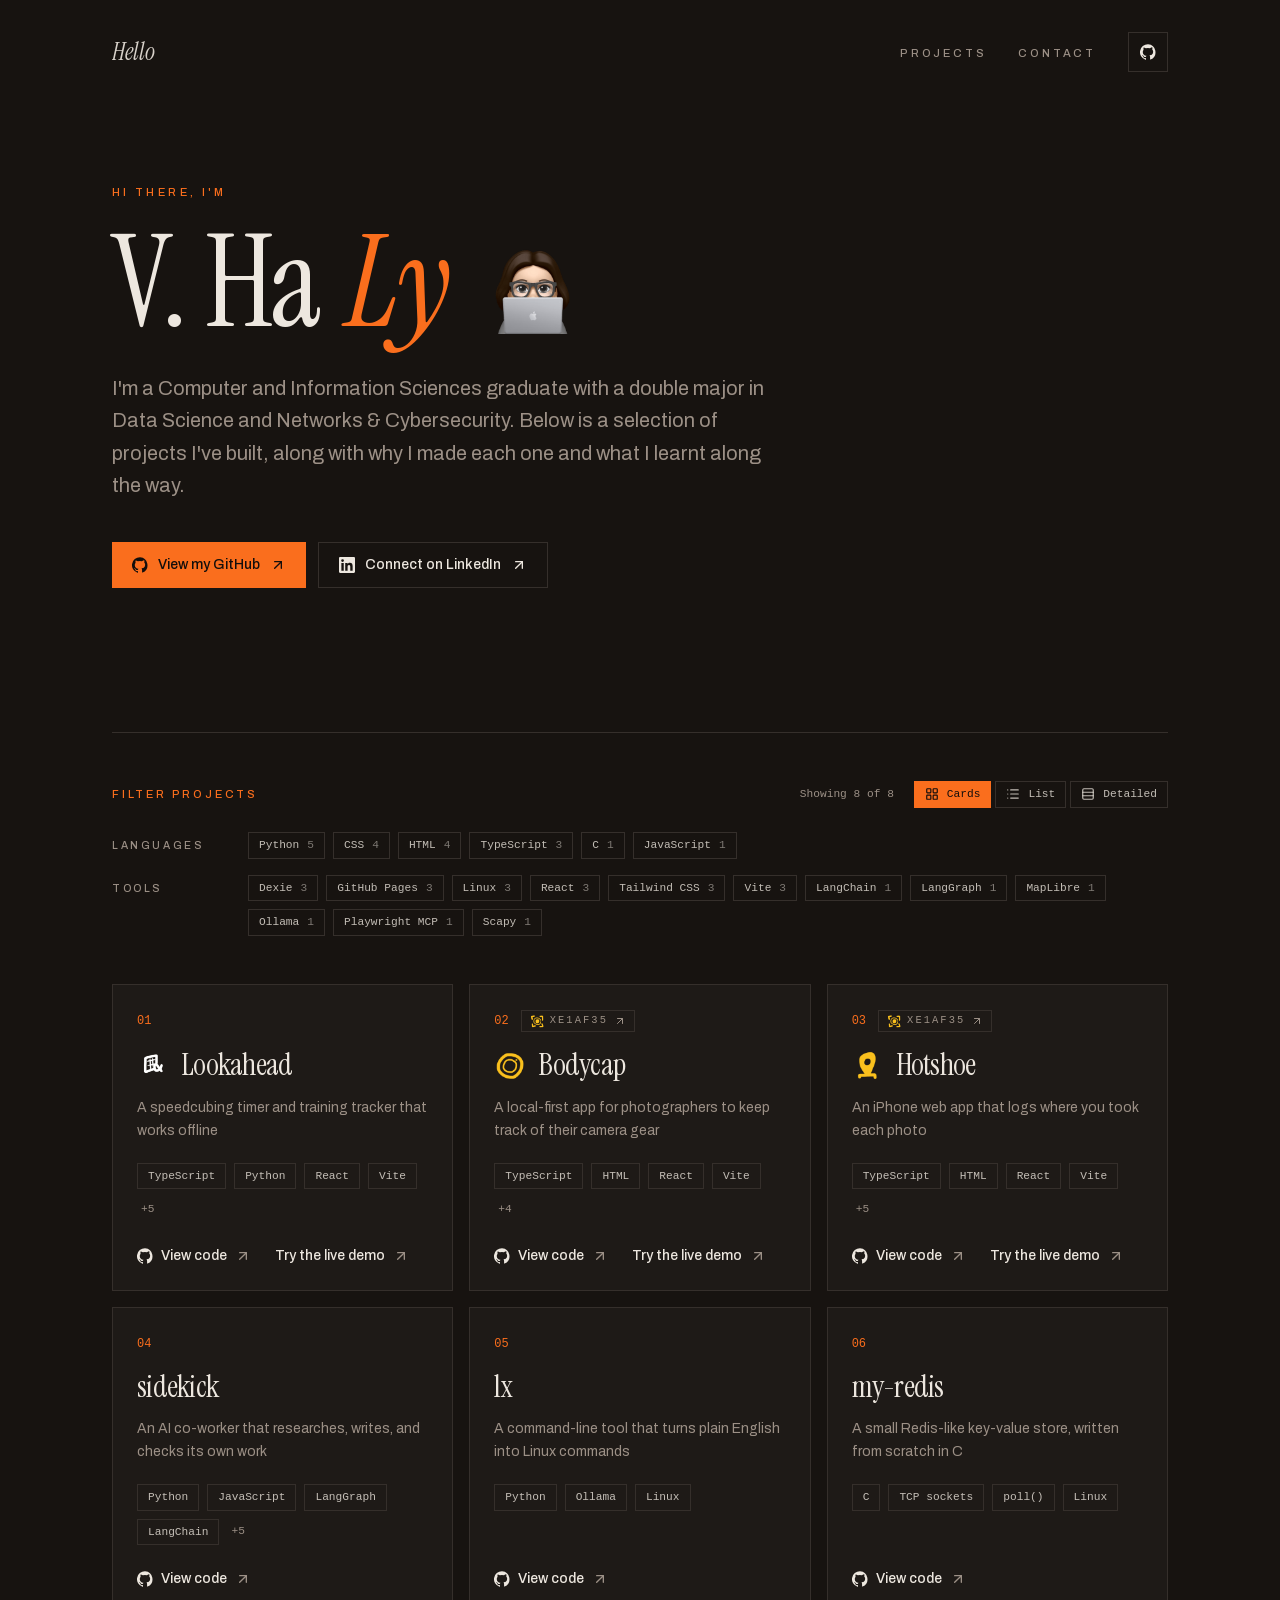
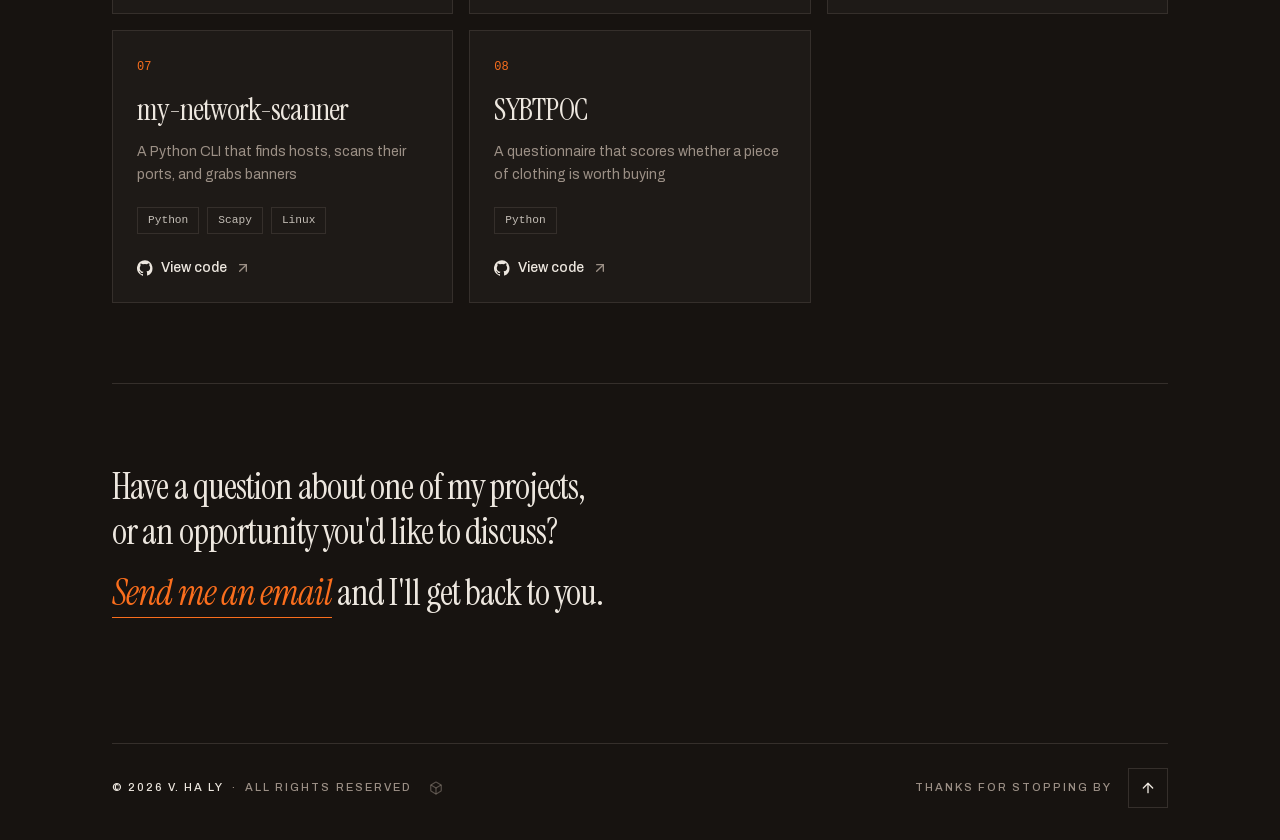
==== commit 5df19a84: "deploy: havl-code/contact@358f470c4c9c1538cd3c2e8a31becf2b3ce38637" ====
--- a/index.html
+++ b/index.html
@@ -1,29 +1 @@
-<!DOCTYPE html><html lang="en-NZ" class="dark bg-background archivo_9443aef7-module__vKFuNW__variable instrument_serif_267e791-module__2oylma__variable"><head><meta charSet="utf-8"/><meta name="viewport" content="width=device-width, initial-scale=1"/><link rel="preload" href="/_next/static/media/75affa71d1e2f6a7-s.p.17-aodiw50953.woff2" as="font" crossorigin="" type="font/woff2"/><link rel="preload" href="/_next/static/media/7ebf22b5a21034f8-s.p.3j3877k49yy0l.woff2" as="font" crossorigin="" type="font/woff2"/><link rel="preload" href="/_next/static/media/e41d5df559864f9e-s.p.1g73gv09-xcb6.woff2" as="font" crossorigin="" type="font/woff2"/><link rel="preload" href="/avatar.png?v=8f9de9d818" as="image"/><link rel="preload" as="image" href="/icons/lookahead.png?v=0312c2b943"/><link rel="preload" as="image" href="/icons/xe1af35.png?v=8499e28e8b"/><link rel="preload" as="image" href="/icons/bodycap.png?v=07305f9832"/><link rel="preload" as="image" href="/icons/hotshoe.png?v=82505950b6"/><link rel="stylesheet" href="/_next/static/chunks/3rxeh6zxswvw2.css" data-precedence="next"/><link rel="preload" as="script" fetchPriority="low" href="/_next/static/chunks/1t4a0pwsfe2kd.js"/><script src="/_next/static/chunks/2cs-piiv5the4.js" async=""></script><script src="/_next/static/chunks/16dbq9zph9u83.js" async=""></script><script src="/_next/static/chunks/turbopack-0x_aiuwc9akfd.js" async=""></script><script src="/_next/static/chunks/0r9n-jexni0q8.js" async=""></script><script src="/_next/static/chunks/2sulsbvb27rni.js" async=""></script><meta name="theme-color" content="#25211d"/><meta name="color-scheme" content="dark"/><title>V. Ha Ly</title><meta name="description" content="Projects by V. Ha Ly, covering AI agents, systems programming, networking, and data tools, with why I built each one and what I learnt."/><link rel="icon" href="/avatar.png" type="image/png"/><link rel="apple-touch-icon" href="/avatar.png"/><meta name="next-size-adjust" content=""/><script src="/_next/static/chunks/0cz1d0mv5g_q7.js" noModule=""></script></head><body class="font-sans antialiased"><div hidden=""><!--$--><!--/$--></div><main id="top" class="mx-auto min-h-dvh w-full max-w-6xl px-4 py-6 sm:px-8 sm:py-8 lg:px-12"><section><div class="flex items-center justify-between gap-4"><p class="min-w-0 truncate font-serif text-xl italic text-foreground/90 sm:text-2xl"></p><div class="flex shrink-0 items-center gap-4 sm:gap-8"><nav aria-label="Sections"><ul class="flex gap-4 sm:gap-8"><li><a href="#projects" class="group relative py-1 text-[0.7rem] font-medium uppercase tracking-[0.18em] text-muted-foreground sm:tracking-[0.25em] transition-colors hover:text-primary">Projects<span class="absolute -bottom-0.5 left-0 h-px w-full origin-left scale-x-0 bg-primary transition-transform duration-300 group-hover:scale-x-100"></span></a></li><li><a href="#contact" class="group relative py-1 text-[0.7rem] font-medium uppercase tracking-[0.18em] text-muted-foreground sm:tracking-[0.25em] transition-colors hover:text-primary">Contact<span class="absolute -bottom-0.5 left-0 h-px w-full origin-left scale-x-0 bg-primary transition-transform duration-300 group-hover:scale-x-100"></span></a></li></ul></nav><a href="https://github.com/havl-code/havl-code.github.io" target="_blank" rel="noreferrer" aria-label="View this site on GitHub" title="View this site on GitHub" class="inline-flex size-10 shrink-0 items-center justify-center border border-border text-foreground transition-colors hover:border-primary hover:text-primary"><svg viewBox="0 0 24 24" fill="currentColor" aria-hidden="true" class="size-4"><path d="M12 .3a12 12 0 0 0-3.8 23.4c.6.1.8-.3.8-.6v-2c-3.3.7-4-1.6-4-1.6-.6-1.4-1.4-1.8-1.4-1.8-1-.7.1-.7.1-.7 1.2.1 1.8 1.2 1.8 1.2 1 1.8 2.8 1.3 3.5 1 .1-.8.4-1.3.7-1.6-2.7-.3-5.5-1.3-5.5-6 0-1.2.5-2.3 1.3-3.1-.2-.4-.6-1.6 0-3.2 0 0 1-.3 3.4 1.2a11.5 11.5 0 0 1 6 0C17.3 4.7 18.3 5 18.3 5c.6 1.6.2 2.8.1 3.2.8.8 1.3 1.9 1.3 3.1 0 4.6-2.8 5.6-5.5 5.9.5.4.9 1.1.9 2.2v3.3c0 .3.2.7.8.6A12 12 0 0 0 12 .3"></path></svg></a></div></div><p class="reveal mt-12 text-[0.7rem] font-medium uppercase tracking-[0.3em] text-primary sm:mt-20 lg:mt-28" style="animation-delay:80ms">Hi there, I&#x27;m</p><h1 class="reveal mt-6 flex flex-wrap gap-x-[0.22em] font-serif text-[3.75rem] leading-[0.9] tracking-[-0.02em] text-foreground sm:text-[6rem] lg:text-[8rem]" style="animation-delay:160ms"><span class="whitespace-nowrap">V. Ha</span><span class="italic text-primary">Ly</span><img src="/avatar.png?v=8f9de9d818" alt="" width="320" height="320" class="ml-[0.04em] size-[0.8em] self-center transition-transform duration-300 hover:-rotate-6 hover:scale-105"/></h1><p class="reveal mt-8 max-w-2xl text-pretty text-lg leading-relaxed text-muted-foreground sm:text-xl" style="animation-delay:240ms">I&#x27;m a Computer and Information Sciences graduate with a double major in Data Science and Networks &amp; Cybersecurity. Below is a selection of projects I&#x27;ve built, along with why I made each one and what I learnt along the way.</p><div class="reveal mt-10 flex flex-wrap gap-3" style="animation-delay:320ms"><a href="https://github.com/havl-code" target="_blank" rel="noreferrer" class="group inline-flex items-center gap-2.5 bg-primary px-5 py-3 text-sm font-medium text-primary-foreground transition-opacity hover:opacity-90"><svg viewBox="0 0 24 24" fill="currentColor" aria-hidden="true" class="size-4"><path d="M12 .3a12 12 0 0 0-3.8 23.4c.6.1.8-.3.8-.6v-2c-3.3.7-4-1.6-4-1.6-.6-1.4-1.4-1.8-1.4-1.8-1-.7.1-.7.1-.7 1.2.1 1.8 1.2 1.8 1.2 1 1.8 2.8 1.3 3.5 1 .1-.8.4-1.3.7-1.6-2.7-.3-5.5-1.3-5.5-6 0-1.2.5-2.3 1.3-3.1-.2-.4-.6-1.6 0-3.2 0 0 1-.3 3.4 1.2a11.5 11.5 0 0 1 6 0C17.3 4.7 18.3 5 18.3 5c.6 1.6.2 2.8.1 3.2.8.8 1.3 1.9 1.3 3.1 0 4.6-2.8 5.6-5.5 5.9.5.4.9 1.1.9 2.2v3.3c0 .3.2.7.8.6A12 12 0 0 0 12 .3"></path></svg>View my GitHub<svg xmlns="http://www.w3.org/2000/svg" width="24" height="24" viewBox="0 0 24 24" fill="none" stroke="currentColor" stroke-width="2" stroke-linecap="round" stroke-linejoin="round" class="lucide lucide-arrow-up-right size-4 transition-transform duration-300 group-hover:-translate-y-0.5 group-hover:translate-x-0.5" aria-hidden="true"><path d="M7 7h10v10"></path><path d="M7 17 17 7"></path></svg></a><a href="https://www.linkedin.com/in/viet-ha-ly/" target="_blank" rel="noreferrer" class="group inline-flex items-center gap-2.5 border border-border px-5 py-3 text-sm font-medium text-foreground transition-colors hover:border-primary hover:text-primary"><svg viewBox="0 0 24 24" fill="currentColor" aria-hidden="true" class="size-4"><path d="M20.45 20.45h-3.56v-5.57c0-1.33-.02-3.04-1.85-3.04-1.85 0-2.14 1.45-2.14 2.94v5.67H9.35V9h3.41v1.56h.05c.48-.9 1.64-1.85 3.37-1.85 3.6 0 4.27 2.37 4.27 5.46v6.28zM5.34 7.43a2.06 2.06 0 1 1 0-4.13 2.06 2.06 0 0 1 0 4.13zM7.12 20.45H3.56V9h3.56v11.45zM22.23 0H1.77C.79 0 0 .77 0 1.73v20.54C0 23.23.79 24 1.77 24h20.45c.98 0 1.78-.77 1.78-1.73V1.73C24 .77 23.2 0 22.22 0z"></path></svg>Connect on LinkedIn<svg xmlns="http://www.w3.org/2000/svg" width="24" height="24" viewBox="0 0 24 24" fill="none" stroke="currentColor" stroke-width="2" stroke-linecap="round" stroke-linejoin="round" class="lucide lucide-arrow-up-right size-4 transition-transform duration-300 group-hover:-translate-y-0.5 group-hover:translate-x-0.5" aria-hidden="true"><path d="M7 7h10v10"></path><path d="M7 17 17 7"></path></svg></a></div></section><section id="projects" aria-label="Projects" class="mt-20 scroll-mt-6 sm:mt-28 lg:mt-36"><div class="border-t border-border py-10 sm:py-12"><div class="flex flex-wrap items-baseline justify-between gap-4"><h2 class="text-[0.7rem] font-medium uppercase tracking-[0.25em] text-primary">Filter projects</h2><p class="font-mono text-[0.7rem] text-muted-foreground" aria-live="polite">Showing <!-- -->8<!-- --> of <!-- -->8</p></div><div class="mt-6 space-y-4"><div class="grid gap-3 sm:grid-cols-[7rem_1fr] sm:gap-6"><p class="pt-1.5 text-[0.65rem] font-medium uppercase tracking-[0.25em] text-muted-foreground">Languages</p><div class="flex flex-wrap gap-2" role="group" aria-label="Languages"><button type="button" aria-pressed="false" class="inline-flex items-center gap-2 border px-2.5 py-1 font-mono text-[0.7rem] transition-colors focus-visible:outline-2 focus-visible:outline-offset-2 focus-visible:outline-primary border-border text-foreground/80 hover:border-primary hover:text-primary">Python<span class="opacity-60 tabular-nums">5</span></button><button type="button" aria-pressed="false" class="inline-flex items-center gap-2 border px-2.5 py-1 font-mono text-[0.7rem] transition-colors focus-visible:outline-2 focus-visible:outline-offset-2 focus-visible:outline-primary border-border text-foreground/80 hover:border-primary hover:text-primary">CSS<span class="opacity-60 tabular-nums">4</span></button><button type="button" aria-pressed="false" class="inline-flex items-center gap-2 border px-2.5 py-1 font-mono text-[0.7rem] transition-colors focus-visible:outline-2 focus-visible:outline-offset-2 focus-visible:outline-primary border-border text-foreground/80 hover:border-primary hover:text-primary">HTML<span class="opacity-60 tabular-nums">4</span></button><button type="button" aria-pressed="false" class="inline-flex items-center gap-2 border px-2.5 py-1 font-mono text-[0.7rem] transition-colors focus-visible:outline-2 focus-visible:outline-offset-2 focus-visible:outline-primary border-border text-foreground/80 hover:border-primary hover:text-primary">TypeScript<span class="opacity-60 tabular-nums">3</span></button><button type="button" aria-pressed="false" class="inline-flex items-center gap-2 border px-2.5 py-1 font-mono text-[0.7rem] transition-colors focus-visible:outline-2 focus-visible:outline-offset-2 focus-visible:outline-primary border-border text-foreground/80 hover:border-primary hover:text-primary">JavaScript<span class="opacity-60 tabular-nums">2</span></button><button type="button" aria-pressed="false" class="inline-flex items-center gap-2 border px-2.5 py-1 font-mono text-[0.7rem] transition-colors focus-visible:outline-2 focus-visible:outline-offset-2 focus-visible:outline-primary border-border text-foreground/80 hover:border-primary hover:text-primary">C<span class="opacity-60 tabular-nums">1</span></button><button type="button" aria-pressed="false" class="inline-flex items-center gap-2 border px-2.5 py-1 font-mono text-[0.7rem] transition-colors focus-visible:outline-2 focus-visible:outline-offset-2 focus-visible:outline-primary border-border text-foreground/80 hover:border-primary hover:text-primary">SQL<span class="opacity-60 tabular-nums">1</span></button></div></div><div class="grid gap-3 sm:grid-cols-[7rem_1fr] sm:gap-6"><p class="pt-1.5 text-[0.65rem] font-medium uppercase tracking-[0.25em] text-muted-foreground">Tools</p><div class="flex flex-wrap gap-2" role="group" aria-label="Tools"><button type="button" aria-pressed="false" class="inline-flex items-center gap-2 border px-2.5 py-1 font-mono text-[0.7rem] transition-colors focus-visible:outline-2 focus-visible:outline-offset-2 focus-visible:outline-primary border-border text-foreground/80 hover:border-primary hover:text-primary">Dexie<span class="opacity-60 tabular-nums">3</span></button><button type="button" aria-pressed="false" class="inline-flex items-center gap-2 border px-2.5 py-1 font-mono text-[0.7rem] transition-colors focus-visible:outline-2 focus-visible:outline-offset-2 focus-visible:outline-primary border-border text-foreground/80 hover:border-primary hover:text-primary">Linux<span class="opacity-60 tabular-nums">3</span></button><button type="button" aria-pressed="false" class="inline-flex items-center gap-2 border px-2.5 py-1 font-mono text-[0.7rem] transition-colors focus-visible:outline-2 focus-visible:outline-offset-2 focus-visible:outline-primary border-border text-foreground/80 hover:border-primary hover:text-primary">React<span class="opacity-60 tabular-nums">3</span></button><button type="button" aria-pressed="false" class="inline-flex items-center gap-2 border px-2.5 py-1 font-mono text-[0.7rem] transition-colors focus-visible:outline-2 focus-visible:outline-offset-2 focus-visible:outline-primary border-border text-foreground/80 hover:border-primary hover:text-primary">Vite<span class="opacity-60 tabular-nums">3</span></button><button type="button" aria-pressed="false" class="inline-flex items-center gap-2 border px-2.5 py-1 font-mono text-[0.7rem] transition-colors focus-visible:outline-2 focus-visible:outline-offset-2 focus-visible:outline-primary border-border text-foreground/80 hover:border-primary hover:text-primary">GitHub Pages<span class="opacity-60 tabular-nums">2</span></button><button type="button" aria-pressed="false" class="inline-flex items-center gap-2 border px-2.5 py-1 font-mono text-[0.7rem] transition-colors focus-visible:outline-2 focus-visible:outline-offset-2 focus-visible:outline-primary border-border text-foreground/80 hover:border-primary hover:text-primary">Tailwind CSS<span class="opacity-60 tabular-nums">2</span></button><button type="button" aria-pressed="false" class="inline-flex items-center gap-2 border px-2.5 py-1 font-mono text-[0.7rem] transition-colors focus-visible:outline-2 focus-visible:outline-offset-2 focus-visible:outline-primary border-border text-foreground/80 hover:border-primary hover:text-primary">Flask<span class="opacity-60 tabular-nums">1</span></button><button type="button" aria-pressed="false" class="inline-flex items-center gap-2 border px-2.5 py-1 font-mono text-[0.7rem] transition-colors focus-visible:outline-2 focus-visible:outline-offset-2 focus-visible:outline-primary border-border text-foreground/80 hover:border-primary hover:text-primary">LangChain<span class="opacity-60 tabular-nums">1</span></button><button type="button" aria-pressed="false" class="inline-flex items-center gap-2 border px-2.5 py-1 font-mono text-[0.7rem] transition-colors focus-visible:outline-2 focus-visible:outline-offset-2 focus-visible:outline-primary border-border text-foreground/80 hover:border-primary hover:text-primary">LangGraph<span class="opacity-60 tabular-nums">1</span></button><button type="button" aria-pressed="false" class="inline-flex items-center gap-2 border px-2.5 py-1 font-mono text-[0.7rem] transition-colors focus-visible:outline-2 focus-visible:outline-offset-2 focus-visible:outline-primary border-border text-foreground/80 hover:border-primary hover:text-primary">MapLibre<span class="opacity-60 tabular-nums">1</span></button><button type="button" aria-pressed="false" class="inline-flex items-center gap-2 border px-2.5 py-1 font-mono text-[0.7rem] transition-colors focus-visible:outline-2 focus-visible:outline-offset-2 focus-visible:outline-primary border-border text-foreground/80 hover:border-primary hover:text-primary">Ollama<span class="opacity-60 tabular-nums">1</span></button><button type="button" aria-pressed="false" class="inline-flex items-center gap-2 border px-2.5 py-1 font-mono text-[0.7rem] transition-colors focus-visible:outline-2 focus-visible:outline-offset-2 focus-visible:outline-primary border-border text-foreground/80 hover:border-primary hover:text-primary">Playwright MCP<span class="opacity-60 tabular-nums">1</span></button><button type="button" aria-pressed="false" class="inline-flex items-center gap-2 border px-2.5 py-1 font-mono text-[0.7rem] transition-colors focus-visible:outline-2 focus-visible:outline-offset-2 focus-visible:outline-primary border-border text-foreground/80 hover:border-primary hover:text-primary">Plotly<span class="opacity-60 tabular-nums">1</span></button><button type="button" aria-pressed="false" class="inline-flex items-center gap-2 border px-2.5 py-1 font-mono text-[0.7rem] transition-colors focus-visible:outline-2 focus-visible:outline-offset-2 focus-visible:outline-primary border-border text-foreground/80 hover:border-primary hover:text-primary">Scapy<span class="opacity-60 tabular-nums">1</span></button><button type="button" aria-pressed="false" class="inline-flex items-center gap-2 border px-2.5 py-1 font-mono text-[0.7rem] transition-colors focus-visible:outline-2 focus-visible:outline-offset-2 focus-visible:outline-primary border-border text-foreground/80 hover:border-primary hover:text-primary">SQLite<span class="opacity-60 tabular-nums">1</span></button></div></div></div></div><article class="border-t border-border py-14 sm:py-20 "><div class="grid grid-cols-1 gap-10 lg:grid-cols-12 lg:gap-12"><div class="min-w-0 lg:col-span-5"><div class="flex items-center gap-3"><span class="font-mono text-xs tabular-nums text-primary">01</span></div><h2 class="mt-3 flex items-center gap-4 font-serif text-4xl leading-none tracking-tight text-foreground sm:text-5xl"><img src="/icons/lookahead.png?v=0312c2b943" alt="" width="48" height="48" class="size-10 shrink-0 sm:size-12"/>Lookahead</h2><p class="mt-5 text-pretty leading-relaxed text-muted-foreground">A local-first training tracker for speedcubers, with a WCA-style timer, progress charts, solve analytics, and a comparison against the world rankings. It runs on your own computer, and an offline version for your phone is on the way.</p><div class="mt-6 space-y-4"><div><p class="text-[0.65rem] font-medium uppercase tracking-[0.25em] text-muted-foreground">Languages</p><ul class="mt-2 flex flex-wrap gap-2" aria-label="Languages"><li class="border px-2.5 py-1 font-mono text-[0.7rem] border-border text-foreground/80">Python</li><li class="border px-2.5 py-1 font-mono text-[0.7rem] border-border text-foreground/80">TypeScript</li><li class="border px-2.5 py-1 font-mono text-[0.7rem] border-border text-foreground/80">JavaScript</li><li class="border px-2.5 py-1 font-mono text-[0.7rem] border-border text-foreground/80">HTML</li><li class="border px-2.5 py-1 font-mono text-[0.7rem] border-border text-foreground/80">CSS</li><li class="border px-2.5 py-1 font-mono text-[0.7rem] border-border text-foreground/80">SQL</li></ul></div><div><p class="text-[0.65rem] font-medium uppercase tracking-[0.25em] text-muted-foreground">Tools</p><ul class="mt-2 flex flex-wrap gap-2" aria-label="Tools"><li class="border px-2.5 py-1 font-mono text-[0.7rem] border-border text-foreground/80">Flask</li><li class="border px-2.5 py-1 font-mono text-[0.7rem] border-border text-foreground/80">SQLite</li><li class="border px-2.5 py-1 font-mono text-[0.7rem] border-border text-foreground/80">Plotly</li><li class="border px-2.5 py-1 font-mono text-[0.7rem] border-border text-foreground/80">React</li><li class="border px-2.5 py-1 font-mono text-[0.7rem] border-border text-foreground/80">Vite</li><li class="border px-2.5 py-1 font-mono text-[0.7rem] border-border text-foreground/80">Dexie</li></ul></div></div><div class="mt-8 flex flex-wrap gap-x-6 gap-y-3"><a href="https://github.com/havl-code/lookahead" target="_blank" rel="noreferrer" class="group inline-flex items-center gap-2 text-sm font-medium text-foreground transition-colors hover:text-primary"><svg viewBox="0 0 24 24" fill="currentColor" aria-hidden="true" class="size-4"><path d="M12 .3a12 12 0 0 0-3.8 23.4c.6.1.8-.3.8-.6v-2c-3.3.7-4-1.6-4-1.6-.6-1.4-1.4-1.8-1.4-1.8-1-.7.1-.7.1-.7 1.2.1 1.8 1.2 1.8 1.2 1 1.8 2.8 1.3 3.5 1 .1-.8.4-1.3.7-1.6-2.7-.3-5.5-1.3-5.5-6 0-1.2.5-2.3 1.3-3.1-.2-.4-.6-1.6 0-3.2 0 0 1-.3 3.4 1.2a11.5 11.5 0 0 1 6 0C17.3 4.7 18.3 5 18.3 5c.6 1.6.2 2.8.1 3.2.8.8 1.3 1.9 1.3 3.1 0 4.6-2.8 5.6-5.5 5.9.5.4.9 1.1.9 2.2v3.3c0 .3.2.7.8.6A12 12 0 0 0 12 .3"></path></svg>View code<svg xmlns="http://www.w3.org/2000/svg" width="24" height="24" viewBox="0 0 24 24" fill="none" stroke="currentColor" stroke-width="2" stroke-linecap="round" stroke-linejoin="round" class="lucide lucide-arrow-up-right size-4 text-muted-foreground transition-all duration-300 group-hover:-translate-y-0.5 group-hover:translate-x-0.5 group-hover:text-primary" aria-hidden="true"><path d="M7 7h10v10"></path><path d="M7 17 17 7"></path></svg></a><a href="https://havl-code.github.io/lookahead/" target="_blank" rel="noreferrer" class="group inline-flex items-center gap-2 text-sm font-medium text-foreground transition-colors hover:text-primary">Try the live demo<svg xmlns="http://www.w3.org/2000/svg" width="24" height="24" viewBox="0 0 24 24" fill="none" stroke="currentColor" stroke-width="2" stroke-linecap="round" stroke-linejoin="round" class="lucide lucide-arrow-up-right size-4 text-muted-foreground transition-all duration-300 group-hover:-translate-y-0.5 group-hover:translate-x-0.5 group-hover:text-primary" aria-hidden="true"><path d="M7 7h10v10"></path><path d="M7 17 17 7"></path></svg></a></div><div class="mt-8 border border-dashed border-primary/40 p-4"><p class="flex items-center gap-2 text-[0.7rem] font-medium uppercase tracking-[0.25em] text-primary"><svg xmlns="http://www.w3.org/2000/svg" width="24" height="24" viewBox="0 0 24 24" fill="none" stroke="currentColor" stroke-width="2" stroke-linecap="round" stroke-linejoin="round" class="lucide lucide-timer size-3.5" aria-hidden="true"><line x1="10" x2="14" y1="2" y2="2"></line><line x1="12" x2="15" y1="14" y2="11"></line><circle cx="12" cy="14" r="8"></circle></svg>Try it here</p><p class="mt-2 text-sm leading-relaxed text-muted-foreground">This site has a mini version of its timer. Hold<!-- --> <kbd class="border border-border px-1.5 py-0.5 font-mono text-xs text-foreground">Space</kbd> <!-- -->anywhere until the time turns green, let go to start, then press any key to stop.</p><button type="button" class="group mt-3 inline-flex items-center gap-2 text-sm font-medium text-foreground transition-colors hover:text-primary">Or open the timer<svg xmlns="http://www.w3.org/2000/svg" width="24" height="24" viewBox="0 0 24 24" fill="none" stroke="currentColor" stroke-width="2" stroke-linecap="round" stroke-linejoin="round" class="lucide lucide-arrow-right size-4 text-muted-foreground transition-all duration-300 group-hover:translate-x-0.5 group-hover:text-primary" aria-hidden="true"><path d="M5 12h14"></path><path d="m12 5 7 7-7 7"></path></svg></button></div></div><div class="min-w-0 lg:col-span-7"><a href="https://github.com/havl-code/lookahead" target="_blank" rel="noreferrer" class="overflow-hidden border border-border bg-card group block transition-colors hover:border-primary focus-visible:outline-2 focus-visible:outline-offset-4 focus-visible:outline-primary"><div class="flex items-center gap-3 border-b border-border px-4 py-3"><div class="flex gap-1.5" aria-hidden="true"><span class="size-2.5 rounded-full bg-muted-foreground/30"></span><span class="size-2.5 rounded-full bg-muted-foreground/30"></span><span class="size-2.5 rounded-full bg-muted-foreground/30"></span></div></div><div class="relative overflow-hidden"><img src="/projects/lookahead.png?v=5ca3224dd8" alt="The Lookahead dashboard, showing a personal best, a world rank, best averages, and recent sessions" loading="lazy" class="block w-full transition-transform duration-500 ease-out group-hover:scale-[1.02]"/><span class="absolute bottom-3 right-3 inline-flex items-center gap-2 bg-background/90 px-3 py-1.5 text-xs font-medium text-foreground opacity-0 transition-opacity duration-300 group-hover:opacity-100 group-focus-visible:opacity-100"><svg viewBox="0 0 24 24" fill="currentColor" aria-hidden="true" class="size-3.5"><path d="M12 .3a12 12 0 0 0-3.8 23.4c.6.1.8-.3.8-.6v-2c-3.3.7-4-1.6-4-1.6-.6-1.4-1.4-1.8-1.4-1.8-1-.7.1-.7.1-.7 1.2.1 1.8 1.2 1.8 1.2 1 1.8 2.8 1.3 3.5 1 .1-.8.4-1.3.7-1.6-2.7-.3-5.5-1.3-5.5-6 0-1.2.5-2.3 1.3-3.1-.2-.4-.6-1.6 0-3.2 0 0 1-.3 3.4 1.2a11.5 11.5 0 0 1 6 0C17.3 4.7 18.3 5 18.3 5c.6 1.6.2 2.8.1 3.2.8.8 1.3 1.9 1.3 3.1 0 4.6-2.8 5.6-5.5 5.9.5.4.9 1.1.9 2.2v3.3c0 .3.2.7.8.6A12 12 0 0 0 12 .3"></path></svg>View <!-- -->Lookahead<!-- --> on GitHub<svg xmlns="http://www.w3.org/2000/svg" width="24" height="24" viewBox="0 0 24 24" fill="none" stroke="currentColor" stroke-width="2" stroke-linecap="round" stroke-linejoin="round" class="lucide lucide-arrow-up-right size-3.5" aria-hidden="true"><path d="M7 7h10v10"></path><path d="M7 17 17 7"></path></svg></span></div></a><dl class="grid gap-8 sm:grid-cols-2 mt-10 lg:grid-cols-1"><div><dt class="text-[0.7rem] font-medium uppercase tracking-[0.25em] text-primary">Why I built it</dt><dd class="mt-3 text-pretty leading-relaxed text-foreground/85">I <a href="https://www.worldcubeassociation.org/persons/2024HALY01" target="_blank" rel="noreferrer" title="my WCA profile" class="text-foreground underline decoration-primary/60 underline-offset-4 transition-colors hover:text-primary hover:decoration-primary">compete in speedcubing<span class="sr-only"> (<!-- -->my WCA profile<!-- -->)</span></a> and wanted one place to time my solves, track my progress, and see how I compare with the world, with my data kept safely on my own computer.</dd></div><div><dt class="text-[0.7rem] font-medium uppercase tracking-[0.25em] text-primary">What I learnt</dt><dd class="mt-3 text-pretty leading-relaxed text-foreground/85">How to move an app from browser storage to a small local server and database, keep it fast with tens of thousands of solves, calculate statistics exactly as the WCA rules define them, and rebuild it as an offline phone app that shares the same backups.</dd></div></dl></div></div></article><article class="border-t border-border py-14 sm:py-20 "><div class="grid grid-cols-1 gap-10 lg:grid-cols-12 lg:gap-12"><div class="min-w-0 lg:col-span-5"><div class="flex items-center gap-3"><span class="font-mono text-xs tabular-nums text-primary">02</span><a href="https://xe1af35.github.io" target="_blank" rel="noreferrer" title="Small, local-first tools for photographers" class="group inline-flex items-center gap-1.5 border border-border px-2 py-0.5 font-mono text-[0.65rem] uppercase tracking-[0.2em] text-muted-foreground transition-colors hover:border-primary hover:text-primary focus-visible:outline-2 focus-visible:outline-offset-2 focus-visible:outline-primary"><img src="/icons/xe1af35.png?v=8499e28e8b" alt="" width="14" height="14" class="size-3.5"/><span class="sr-only">Part of </span>XE1AF35<svg xmlns="http://www.w3.org/2000/svg" width="24" height="24" viewBox="0 0 24 24" fill="none" stroke="currentColor" stroke-width="2" stroke-linecap="round" stroke-linejoin="round" class="lucide lucide-arrow-up-right size-3" aria-hidden="true"><path d="M7 7h10v10"></path><path d="M7 17 17 7"></path></svg></a></div><h2 class="mt-3 flex items-center gap-4 font-serif text-4xl leading-none tracking-tight text-foreground sm:text-5xl"><img src="/icons/bodycap.png?v=07305f9832" alt="" width="48" height="48" class="size-10 shrink-0 sm:size-12"/>Bodycap</h2><p class="mt-5 text-pretty leading-relaxed text-muted-foreground">A local-first app for photographers to organise their camera gear, with kits, loans, photos, a maintenance log, an insurance list, and a map of which lenses fit which cameras. It works offline and never needs an account.</p><div class="mt-6 space-y-4"><div><p class="text-[0.65rem] font-medium uppercase tracking-[0.25em] text-muted-foreground">Languages</p><ul class="mt-2 flex flex-wrap gap-2" aria-label="Languages"><li class="border px-2.5 py-1 font-mono text-[0.7rem] border-border text-foreground/80">TypeScript</li><li class="border px-2.5 py-1 font-mono text-[0.7rem] border-border text-foreground/80">HTML</li><li class="border px-2.5 py-1 font-mono text-[0.7rem] border-border text-foreground/80">CSS</li></ul></div><div><p class="text-[0.65rem] font-medium uppercase tracking-[0.25em] text-muted-foreground">Tools</p><ul class="mt-2 flex flex-wrap gap-2" aria-label="Tools"><li class="border px-2.5 py-1 font-mono text-[0.7rem] border-border text-foreground/80">React</li><li class="border px-2.5 py-1 font-mono text-[0.7rem] border-border text-foreground/80">Vite</li><li class="border px-2.5 py-1 font-mono text-[0.7rem] border-border text-foreground/80">Tailwind CSS</li><li class="border px-2.5 py-1 font-mono text-[0.7rem] border-border text-foreground/80">Dexie</li><li class="border px-2.5 py-1 font-mono text-[0.7rem] border-border text-foreground/80">GitHub Pages</li></ul></div></div><div class="mt-8 flex flex-wrap gap-x-6 gap-y-3"><a href="https://github.com/XE1AF35/bodycap" target="_blank" rel="noreferrer" class="group inline-flex items-center gap-2 text-sm font-medium text-foreground transition-colors hover:text-primary"><svg viewBox="0 0 24 24" fill="currentColor" aria-hidden="true" class="size-4"><path d="M12 .3a12 12 0 0 0-3.8 23.4c.6.1.8-.3.8-.6v-2c-3.3.7-4-1.6-4-1.6-.6-1.4-1.4-1.8-1.4-1.8-1-.7.1-.7.1-.7 1.2.1 1.8 1.2 1.8 1.2 1 1.8 2.8 1.3 3.5 1 .1-.8.4-1.3.7-1.6-2.7-.3-5.5-1.3-5.5-6 0-1.2.5-2.3 1.3-3.1-.2-.4-.6-1.6 0-3.2 0 0 1-.3 3.4 1.2a11.5 11.5 0 0 1 6 0C17.3 4.7 18.3 5 18.3 5c.6 1.6.2 2.8.1 3.2.8.8 1.3 1.9 1.3 3.1 0 4.6-2.8 5.6-5.5 5.9.5.4.9 1.1.9 2.2v3.3c0 .3.2.7.8.6A12 12 0 0 0 12 .3"></path></svg>View code<svg xmlns="http://www.w3.org/2000/svg" width="24" height="24" viewBox="0 0 24 24" fill="none" stroke="currentColor" stroke-width="2" stroke-linecap="round" stroke-linejoin="round" class="lucide lucide-arrow-up-right size-4 text-muted-foreground transition-all duration-300 group-hover:-translate-y-0.5 group-hover:translate-x-0.5 group-hover:text-primary" aria-hidden="true"><path d="M7 7h10v10"></path><path d="M7 17 17 7"></path></svg></a><a href="https://xe1af35.github.io/bodycap/" target="_blank" rel="noreferrer" class="group inline-flex items-center gap-2 text-sm font-medium text-foreground transition-colors hover:text-primary">Try the live demo<svg xmlns="http://www.w3.org/2000/svg" width="24" height="24" viewBox="0 0 24 24" fill="none" stroke="currentColor" stroke-width="2" stroke-linecap="round" stroke-linejoin="round" class="lucide lucide-arrow-up-right size-4 text-muted-foreground transition-all duration-300 group-hover:-translate-y-0.5 group-hover:translate-x-0.5 group-hover:text-primary" aria-hidden="true"><path d="M7 7h10v10"></path><path d="M7 17 17 7"></path></svg></a></div></div><div class="min-w-0 lg:col-span-7"><a href="https://github.com/XE1AF35/bodycap" target="_blank" rel="noreferrer" class="overflow-hidden border border-border bg-card group block transition-colors hover:border-primary focus-visible:outline-2 focus-visible:outline-offset-4 focus-visible:outline-primary"><div class="flex items-center gap-3 border-b border-border px-4 py-3"><div class="flex gap-1.5" aria-hidden="true"><span class="size-2.5 rounded-full bg-muted-foreground/30"></span><span class="size-2.5 rounded-full bg-muted-foreground/30"></span><span class="size-2.5 rounded-full bg-muted-foreground/30"></span></div></div><div class="relative overflow-hidden"><img src="/projects/bodycap.png?v=59fda9c60c" alt="The Bodycap dashboard, with a warranty running out, gear counts, a camera on loan, what the gear is worth by category, and backup status" loading="lazy" class="block w-full transition-transform duration-500 ease-out group-hover:scale-[1.02]"/><span class="absolute bottom-3 right-3 inline-flex items-center gap-2 bg-background/90 px-3 py-1.5 text-xs font-medium text-foreground opacity-0 transition-opacity duration-300 group-hover:opacity-100 group-focus-visible:opacity-100"><svg viewBox="0 0 24 24" fill="currentColor" aria-hidden="true" class="size-3.5"><path d="M12 .3a12 12 0 0 0-3.8 23.4c.6.1.8-.3.8-.6v-2c-3.3.7-4-1.6-4-1.6-.6-1.4-1.4-1.8-1.4-1.8-1-.7.1-.7.1-.7 1.2.1 1.8 1.2 1.8 1.2 1 1.8 2.8 1.3 3.5 1 .1-.8.4-1.3.7-1.6-2.7-.3-5.5-1.3-5.5-6 0-1.2.5-2.3 1.3-3.1-.2-.4-.6-1.6 0-3.2 0 0 1-.3 3.4 1.2a11.5 11.5 0 0 1 6 0C17.3 4.7 18.3 5 18.3 5c.6 1.6.2 2.8.1 3.2.8.8 1.3 1.9 1.3 3.1 0 4.6-2.8 5.6-5.5 5.9.5.4.9 1.1.9 2.2v3.3c0 .3.2.7.8.6A12 12 0 0 0 12 .3"></path></svg>View <!-- -->Bodycap<!-- --> on GitHub<svg xmlns="http://www.w3.org/2000/svg" width="24" height="24" viewBox="0 0 24 24" fill="none" stroke="currentColor" stroke-width="2" stroke-linecap="round" stroke-linejoin="round" class="lucide lucide-arrow-up-right size-3.5" aria-hidden="true"><path d="M7 7h10v10"></path><path d="M7 17 17 7"></path></svg></span></div></a></div></div><dl class="grid gap-8 sm:grid-cols-2 mt-10 lg:mt-12 lg:gap-12"><div><dt class="text-[0.7rem] font-medium uppercase tracking-[0.25em] text-primary">Why I built it</dt><dd class="mt-3 text-pretty leading-relaxed text-foreground/85">I take photos and wanted one place to keep track of my gear, what&#x27;s lent out, and what fits with what, without handing serial numbers and purchase details to someone else&#x27;s server.</dd></div><div><dt class="text-[0.7rem] font-medium uppercase tracking-[0.25em] text-primary">What I learnt</dt><dd class="mt-3 text-pretty leading-relaxed text-foreground/85">How to build an offline-first web app that installs like a native one, keep data safe in the browser with backups, restores, and merges, and treat every backup file and shared link as untrusted input.</dd></div></dl></article><article class="border-t border-border py-14 sm:py-20 "><div class="grid grid-cols-1 gap-10 lg:grid-cols-12 lg:gap-12"><div class="min-w-0 lg:col-span-5"><div class="flex items-center gap-3"><span class="font-mono text-xs tabular-nums text-primary">03</span><a href="https://xe1af35.github.io" target="_blank" rel="noreferrer" title="Small, local-first tools for photographers" class="group inline-flex items-center gap-1.5 border border-border px-2 py-0.5 font-mono text-[0.65rem] uppercase tracking-[0.2em] text-muted-foreground transition-colors hover:border-primary hover:text-primary focus-visible:outline-2 focus-visible:outline-offset-2 focus-visible:outline-primary"><img src="/icons/xe1af35.png?v=8499e28e8b" alt="" width="14" height="14" class="size-3.5"/><span class="sr-only">Part of </span>XE1AF35<svg xmlns="http://www.w3.org/2000/svg" width="24" height="24" viewBox="0 0 24 24" fill="none" stroke="currentColor" stroke-width="2" stroke-linecap="round" stroke-linejoin="round" class="lucide lucide-arrow-up-right size-3" aria-hidden="true"><path d="M7 7h10v10"></path><path d="M7 17 17 7"></path></svg></a></div><h2 class="mt-3 flex items-center gap-4 font-serif text-4xl leading-none tracking-tight text-foreground sm:text-5xl"><img src="/icons/hotshoe.png?v=82505950b6" alt="" width="48" height="48" class="size-10 shrink-0 sm:size-12"/>Hotshoe</h2><p class="mt-5 text-pretty leading-relaxed text-muted-foreground">A small iPhone web app that logs where you took each photo, so you can geotag it later. One tap saves your location, then you can copy the coordinates or export a GPX track for Lightroom, darktable, or digiKam. It works offline and never needs an account.</p><div class="mt-6 space-y-4"><div><p class="text-[0.65rem] font-medium uppercase tracking-[0.25em] text-muted-foreground">Languages</p><ul class="mt-2 flex flex-wrap gap-2" aria-label="Languages"><li class="border px-2.5 py-1 font-mono text-[0.7rem] border-border text-foreground/80">TypeScript</li><li class="border px-2.5 py-1 font-mono text-[0.7rem] border-border text-foreground/80">HTML</li><li class="border px-2.5 py-1 font-mono text-[0.7rem] border-border text-foreground/80">CSS</li></ul></div><div><p class="text-[0.65rem] font-medium uppercase tracking-[0.25em] text-muted-foreground">Tools</p><ul class="mt-2 flex flex-wrap gap-2" aria-label="Tools"><li class="border px-2.5 py-1 font-mono text-[0.7rem] border-border text-foreground/80">React</li><li class="border px-2.5 py-1 font-mono text-[0.7rem] border-border text-foreground/80">Vite</li><li class="border px-2.5 py-1 font-mono text-[0.7rem] border-border text-foreground/80">Tailwind CSS</li><li class="border px-2.5 py-1 font-mono text-[0.7rem] border-border text-foreground/80">Dexie</li><li class="border px-2.5 py-1 font-mono text-[0.7rem] border-border text-foreground/80">MapLibre</li><li class="border px-2.5 py-1 font-mono text-[0.7rem] border-border text-foreground/80">GitHub Pages</li></ul></div></div><div class="mt-8 flex flex-wrap gap-x-6 gap-y-3"><a href="https://github.com/XE1AF35/hotshoe" target="_blank" rel="noreferrer" class="group inline-flex items-center gap-2 text-sm font-medium text-foreground transition-colors hover:text-primary"><svg viewBox="0 0 24 24" fill="currentColor" aria-hidden="true" class="size-4"><path d="M12 .3a12 12 0 0 0-3.8 23.4c.6.1.8-.3.8-.6v-2c-3.3.7-4-1.6-4-1.6-.6-1.4-1.4-1.8-1.4-1.8-1-.7.1-.7.1-.7 1.2.1 1.8 1.2 1.8 1.2 1 1.8 2.8 1.3 3.5 1 .1-.8.4-1.3.7-1.6-2.7-.3-5.5-1.3-5.5-6 0-1.2.5-2.3 1.3-3.1-.2-.4-.6-1.6 0-3.2 0 0 1-.3 3.4 1.2a11.5 11.5 0 0 1 6 0C17.3 4.7 18.3 5 18.3 5c.6 1.6.2 2.8.1 3.2.8.8 1.3 1.9 1.3 3.1 0 4.6-2.8 5.6-5.5 5.9.5.4.9 1.1.9 2.2v3.3c0 .3.2.7.8.6A12 12 0 0 0 12 .3"></path></svg>View code<svg xmlns="http://www.w3.org/2000/svg" width="24" height="24" viewBox="0 0 24 24" fill="none" stroke="currentColor" stroke-width="2" stroke-linecap="round" stroke-linejoin="round" class="lucide lucide-arrow-up-right size-4 text-muted-foreground transition-all duration-300 group-hover:-translate-y-0.5 group-hover:translate-x-0.5 group-hover:text-primary" aria-hidden="true"><path d="M7 7h10v10"></path><path d="M7 17 17 7"></path></svg></a><a href="https://xe1af35.github.io/hotshoe/" target="_blank" rel="noreferrer" class="group inline-flex items-center gap-2 text-sm font-medium text-foreground transition-colors hover:text-primary">Try the live demo<svg xmlns="http://www.w3.org/2000/svg" width="24" height="24" viewBox="0 0 24 24" fill="none" stroke="currentColor" stroke-width="2" stroke-linecap="round" stroke-linejoin="round" class="lucide lucide-arrow-up-right size-4 text-muted-foreground transition-all duration-300 group-hover:-translate-y-0.5 group-hover:translate-x-0.5 group-hover:text-primary" aria-hidden="true"><path d="M7 7h10v10"></path><path d="M7 17 17 7"></path></svg></a></div></div><div class="min-w-0 lg:col-span-7"><a href="https://github.com/XE1AF35/hotshoe" target="_blank" rel="noreferrer" class="overflow-hidden border border-border bg-card group block transition-colors hover:border-primary focus-visible:outline-2 focus-visible:outline-offset-4 focus-visible:outline-primary"><div class="flex items-center gap-3 border-b border-border px-4 py-3"><div class="flex gap-1.5" aria-hidden="true"><span class="size-2.5 rounded-full bg-muted-foreground/30"></span><span class="size-2.5 rounded-full bg-muted-foreground/30"></span><span class="size-2.5 rounded-full bg-muted-foreground/30"></span></div></div><div class="relative overflow-hidden"><img src="/projects/hotshoe.png?v=be4371cf8e" alt="Hotshoe on a phone: a location just logged with its accuracy and a label, the entries grouped by day and trip with photo thumbnails, and a map of every entry" loading="lazy" class="block w-full transition-transform duration-500 ease-out group-hover:scale-[1.02]"/><span class="absolute bottom-3 right-3 inline-flex items-center gap-2 bg-background/90 px-3 py-1.5 text-xs font-medium text-foreground opacity-0 transition-opacity duration-300 group-hover:opacity-100 group-focus-visible:opacity-100"><svg viewBox="0 0 24 24" fill="currentColor" aria-hidden="true" class="size-3.5"><path d="M12 .3a12 12 0 0 0-3.8 23.4c.6.1.8-.3.8-.6v-2c-3.3.7-4-1.6-4-1.6-.6-1.4-1.4-1.8-1.4-1.8-1-.7.1-.7.1-.7 1.2.1 1.8 1.2 1.8 1.2 1 1.8 2.8 1.3 3.5 1 .1-.8.4-1.3.7-1.6-2.7-.3-5.5-1.3-5.5-6 0-1.2.5-2.3 1.3-3.1-.2-.4-.6-1.6 0-3.2 0 0 1-.3 3.4 1.2a11.5 11.5 0 0 1 6 0C17.3 4.7 18.3 5 18.3 5c.6 1.6.2 2.8.1 3.2.8.8 1.3 1.9 1.3 3.1 0 4.6-2.8 5.6-5.5 5.9.5.4.9 1.1.9 2.2v3.3c0 .3.2.7.8.6A12 12 0 0 0 12 .3"></path></svg>View <!-- -->Hotshoe<!-- --> on GitHub<svg xmlns="http://www.w3.org/2000/svg" width="24" height="24" viewBox="0 0 24 24" fill="none" stroke="currentColor" stroke-width="2" stroke-linecap="round" stroke-linejoin="round" class="lucide lucide-arrow-up-right size-3.5" aria-hidden="true"><path d="M7 7h10v10"></path><path d="M7 17 17 7"></path></svg></span></div></a></div></div><dl class="grid gap-8 sm:grid-cols-2 mt-10 lg:mt-12 lg:gap-12"><div><dt class="text-[0.7rem] font-medium uppercase tracking-[0.25em] text-primary">Why I built it</dt><dd class="mt-3 text-pretty leading-relaxed text-foreground/85">My camera doesn&#x27;t record where I take a photo, so I wanted a quick way to note the spot on my phone as I shoot and add it to the photos later, with my locations kept on my phone rather than in someone else&#x27;s app.</dd></div><div><dt class="text-[0.7rem] font-medium uppercase tracking-[0.25em] text-primary">What I learnt</dt><dd class="mt-3 text-pretty leading-relaxed text-foreground/85">How to get a trustworthy fix from the browser&#x27;s location service, write GPX files that photo software lines up correctly across time zones and drifting camera clocks, and make an installed iPhone web app work offline and stay usable at the largest text sizes.</dd></div></dl></article><article class="border-t border-border py-14 sm:py-20 "><div class="grid grid-cols-1 gap-10 lg:grid-cols-12 lg:gap-12"><div class="min-w-0 lg:col-span-5"><div class="flex items-center gap-3"><span class="font-mono text-xs tabular-nums text-primary">04</span></div><h2 class="mt-3 flex items-center gap-4 font-serif text-4xl leading-none tracking-tight text-foreground sm:text-5xl">sidekick</h2><p class="mt-5 text-pretty leading-relaxed text-muted-foreground">A personal AI co-worker that browses the web, researches, and writes files, then has an evaluator check the work before handing it back.</p><div class="mt-6 space-y-4"><div><p class="text-[0.65rem] font-medium uppercase tracking-[0.25em] text-muted-foreground">Languages</p><ul class="mt-2 flex flex-wrap gap-2" aria-label="Languages"><li class="border px-2.5 py-1 font-mono text-[0.7rem] border-border text-foreground/80">Python</li><li class="border px-2.5 py-1 font-mono text-[0.7rem] border-border text-foreground/80">JavaScript</li><li class="border px-2.5 py-1 font-mono text-[0.7rem] border-border text-foreground/80">HTML</li><li class="border px-2.5 py-1 font-mono text-[0.7rem] border-border text-foreground/80">CSS</li></ul></div><div><p class="text-[0.65rem] font-medium uppercase tracking-[0.25em] text-muted-foreground">Tools</p><ul class="mt-2 flex flex-wrap gap-2" aria-label="Tools"><li class="border px-2.5 py-1 font-mono text-[0.7rem] border-border text-foreground/80">LangGraph</li><li class="border px-2.5 py-1 font-mono text-[0.7rem] border-border text-foreground/80">LangChain</li><li class="border px-2.5 py-1 font-mono text-[0.7rem] border-border text-foreground/80">Playwright MCP</li><li class="border px-2.5 py-1 font-mono text-[0.7rem] border-border text-foreground/80">FastAPI</li><li class="border px-2.5 py-1 font-mono text-[0.7rem] border-border text-foreground/80">OpenAI API</li></ul></div></div><div class="mt-8 flex flex-wrap gap-x-6 gap-y-3"><a href="https://github.com/havl-code/sidekick" target="_blank" rel="noreferrer" class="group inline-flex items-center gap-2 text-sm font-medium text-foreground transition-colors hover:text-primary"><svg viewBox="0 0 24 24" fill="currentColor" aria-hidden="true" class="size-4"><path d="M12 .3a12 12 0 0 0-3.8 23.4c.6.1.8-.3.8-.6v-2c-3.3.7-4-1.6-4-1.6-.6-1.4-1.4-1.8-1.4-1.8-1-.7.1-.7.1-.7 1.2.1 1.8 1.2 1.8 1.2 1 1.8 2.8 1.3 3.5 1 .1-.8.4-1.3.7-1.6-2.7-.3-5.5-1.3-5.5-6 0-1.2.5-2.3 1.3-3.1-.2-.4-.6-1.6 0-3.2 0 0 1-.3 3.4 1.2a11.5 11.5 0 0 1 6 0C17.3 4.7 18.3 5 18.3 5c.6 1.6.2 2.8.1 3.2.8.8 1.3 1.9 1.3 3.1 0 4.6-2.8 5.6-5.5 5.9.5.4.9 1.1.9 2.2v3.3c0 .3.2.7.8.6A12 12 0 0 0 12 .3"></path></svg>View code<svg xmlns="http://www.w3.org/2000/svg" width="24" height="24" viewBox="0 0 24 24" fill="none" stroke="currentColor" stroke-width="2" stroke-linecap="round" stroke-linejoin="round" class="lucide lucide-arrow-up-right size-4 text-muted-foreground transition-all duration-300 group-hover:-translate-y-0.5 group-hover:translate-x-0.5 group-hover:text-primary" aria-hidden="true"><path d="M7 7h10v10"></path><path d="M7 17 17 7"></path></svg></a></div></div><div class="min-w-0 lg:col-span-7"><a href="https://github.com/havl-code/sidekick" target="_blank" rel="noreferrer" class="overflow-hidden border border-border bg-card group block transition-colors hover:border-primary focus-visible:outline-2 focus-visible:outline-offset-4 focus-visible:outline-primary"><div class="flex items-center gap-3 border-b border-border px-4 py-3"><div class="flex gap-1.5" aria-hidden="true"><span class="size-2.5 rounded-full bg-muted-foreground/30"></span><span class="size-2.5 rounded-full bg-muted-foreground/30"></span><span class="size-2.5 rounded-full bg-muted-foreground/30"></span></div></div><div class="relative overflow-hidden"><img src="/projects/sidekick.png?v=47c875dd3c" alt="The Sidekick workspace, with a request box, optional success criteria, suggested tasks, and panels for the plan and generated files" loading="lazy" class="block w-full transition-transform duration-500 ease-out group-hover:scale-[1.02]"/><span class="absolute bottom-3 right-3 inline-flex items-center gap-2 bg-background/90 px-3 py-1.5 text-xs font-medium text-foreground opacity-0 transition-opacity duration-300 group-hover:opacity-100 group-focus-visible:opacity-100"><svg viewBox="0 0 24 24" fill="currentColor" aria-hidden="true" class="size-3.5"><path d="M12 .3a12 12 0 0 0-3.8 23.4c.6.1.8-.3.8-.6v-2c-3.3.7-4-1.6-4-1.6-.6-1.4-1.4-1.8-1.4-1.8-1-.7.1-.7.1-.7 1.2.1 1.8 1.2 1.8 1.2 1 1.8 2.8 1.3 3.5 1 .1-.8.4-1.3.7-1.6-2.7-.3-5.5-1.3-5.5-6 0-1.2.5-2.3 1.3-3.1-.2-.4-.6-1.6 0-3.2 0 0 1-.3 3.4 1.2a11.5 11.5 0 0 1 6 0C17.3 4.7 18.3 5 18.3 5c.6 1.6.2 2.8.1 3.2.8.8 1.3 1.9 1.3 3.1 0 4.6-2.8 5.6-5.5 5.9.5.4.9 1.1.9 2.2v3.3c0 .3.2.7.8.6A12 12 0 0 0 12 .3"></path></svg>View <!-- -->sidekick<!-- --> on GitHub<svg xmlns="http://www.w3.org/2000/svg" width="24" height="24" viewBox="0 0 24 24" fill="none" stroke="currentColor" stroke-width="2" stroke-linecap="round" stroke-linejoin="round" class="lucide lucide-arrow-up-right size-3.5" aria-hidden="true"><path d="M7 7h10v10"></path><path d="M7 17 17 7"></path></svg></span></div></a></div></div><dl class="grid gap-8 sm:grid-cols-2 mt-10 lg:mt-12 lg:gap-12"><div><dt class="text-[0.7rem] font-medium uppercase tracking-[0.25em] text-primary">Why I built it</dt><dd class="mt-3 text-pretty leading-relaxed text-foreground/85">I wanted an assistant for everyday planning, study, travel, and job hunting that delivers a finished result rather than stopping to ask. It started from the Sidekick lab in Ed Donner&#x27;s agents course, which I extended with my own backend, interface, and tools.</dd></div><div><dt class="text-[0.7rem] font-medium uppercase tracking-[0.25em] text-primary">What I learnt</dt><dd class="mt-3 text-pretty leading-relaxed text-foreground/85">How agent loops behave in practice: designing a fair evaluator, letting a person approve or decline actions mid-run, stopping a run safely, and cutting token use by trimming tools and old context.</dd></div></dl></article><article class="border-t border-border py-14 sm:py-20 "><div class="grid grid-cols-1 gap-10 lg:grid-cols-12 lg:gap-12"><div class="min-w-0 lg:col-span-5"><div class="flex items-center gap-3"><span class="font-mono text-xs tabular-nums text-primary">05</span></div><h2 class="mt-3 flex items-center gap-4 font-serif text-4xl leading-none tracking-tight text-foreground sm:text-5xl">lx</h2><p class="mt-5 text-pretty leading-relaxed text-muted-foreground">A command-line tool that turns plain-English task descriptions into Linux commands, powered by a local LLM so it stays private, free, and offline.</p><div class="mt-6 space-y-4"><div><p class="text-[0.65rem] font-medium uppercase tracking-[0.25em] text-muted-foreground">Languages</p><ul class="mt-2 flex flex-wrap gap-2" aria-label="Languages"><li class="border px-2.5 py-1 font-mono text-[0.7rem] border-border text-foreground/80">Python</li></ul></div><div><p class="text-[0.65rem] font-medium uppercase tracking-[0.25em] text-muted-foreground">Tools</p><ul class="mt-2 flex flex-wrap gap-2" aria-label="Tools"><li class="border px-2.5 py-1 font-mono text-[0.7rem] border-border text-foreground/80">Ollama</li><li class="border px-2.5 py-1 font-mono text-[0.7rem] border-border text-foreground/80">Linux</li></ul></div></div><div class="mt-8 flex flex-wrap gap-x-6 gap-y-3"><a href="https://github.com/havl-code/lx" target="_blank" rel="noreferrer" class="group inline-flex items-center gap-2 text-sm font-medium text-foreground transition-colors hover:text-primary"><svg viewBox="0 0 24 24" fill="currentColor" aria-hidden="true" class="size-4"><path d="M12 .3a12 12 0 0 0-3.8 23.4c.6.1.8-.3.8-.6v-2c-3.3.7-4-1.6-4-1.6-.6-1.4-1.4-1.8-1.4-1.8-1-.7.1-.7.1-.7 1.2.1 1.8 1.2 1.8 1.2 1 1.8 2.8 1.3 3.5 1 .1-.8.4-1.3.7-1.6-2.7-.3-5.5-1.3-5.5-6 0-1.2.5-2.3 1.3-3.1-.2-.4-.6-1.6 0-3.2 0 0 1-.3 3.4 1.2a11.5 11.5 0 0 1 6 0C17.3 4.7 18.3 5 18.3 5c.6 1.6.2 2.8.1 3.2.8.8 1.3 1.9 1.3 3.1 0 4.6-2.8 5.6-5.5 5.9.5.4.9 1.1.9 2.2v3.3c0 .3.2.7.8.6A12 12 0 0 0 12 .3"></path></svg>View code<svg xmlns="http://www.w3.org/2000/svg" width="24" height="24" viewBox="0 0 24 24" fill="none" stroke="currentColor" stroke-width="2" stroke-linecap="round" stroke-linejoin="round" class="lucide lucide-arrow-up-right size-4 text-muted-foreground transition-all duration-300 group-hover:-translate-y-0.5 group-hover:translate-x-0.5 group-hover:text-primary" aria-hidden="true"><path d="M7 7h10v10"></path><path d="M7 17 17 7"></path></svg></a></div></div><div class="min-w-0 lg:col-span-7"><div class="overflow-hidden border border-border bg-card"><div class="flex items-center gap-3 border-b border-border px-4 py-3"><div class="flex gap-1.5" aria-hidden="true"><span class="size-2.5 rounded-full bg-muted-foreground/30"></span><span class="size-2.5 rounded-full bg-muted-foreground/30"></span><span class="size-2.5 rounded-full bg-muted-foreground/30"></span></div><span class="font-mono text-[0.7rem] text-muted-foreground">lx</span></div><pre class="overflow-x-auto p-5 font-mono text-xs leading-relaxed text-foreground/85 sm:text-[0.8rem]"><span class="grid"><span class="col-start-1 row-start-1 ">What would you like to do? find every pdf larger than 50mb
-⠋ Thinking...
-
-Command:     find . -type f -name &quot;*.pdf&quot; -size +50M
-Explanation: This command recursively searches the current directory and its
-             subdirectories for files that match the PDF extension and are
-             larger than 50 megabytes.
-Risk:        LOW
-
-Copy command to clipboard? [y/N]</span></span></pre></div></div></div><dl class="grid gap-8 sm:grid-cols-2 mt-10 lg:mt-12 lg:gap-12"><div><dt class="text-[0.7rem] font-medium uppercase tracking-[0.25em] text-primary">Why I built it</dt><dd class="mt-3 text-pretty leading-relaxed text-foreground/85">I didn&#x27;t want to memorise every command flag, and I didn&#x27;t want an AI running commands on my machine without my say. lx suggests a command, explains it, and rates the risk, but I always decide whether it runs.</dd></div><div><dt class="text-[0.7rem] font-medium uppercase tracking-[0.25em] text-primary">What I learnt</dt><dd class="mt-3 text-pretty leading-relaxed text-foreground/85">How to get reliable structured output from small local models using few-shot prompting, constrained decoding, JSON repair, and retries, and how to package, test, and benchmark a Python CLI.</dd></div></dl></article><article class="border-t border-border py-14 sm:py-20 "><div class="grid grid-cols-1 gap-10 lg:grid-cols-12 lg:gap-12"><div class="min-w-0 lg:col-span-5"><div class="flex items-center gap-3"><span class="font-mono text-xs tabular-nums text-primary">06</span></div><h2 class="mt-3 flex items-center gap-4 font-serif text-4xl leading-none tracking-tight text-foreground sm:text-5xl">my-redis</h2><p class="mt-5 text-pretty leading-relaxed text-muted-foreground">A small in-memory key-value store written from scratch in C, with a non-blocking event loop, a binary wire protocol, a hash table, and key expiry.</p><div class="mt-6 space-y-4"><div><p class="text-[0.65rem] font-medium uppercase tracking-[0.25em] text-muted-foreground">Languages</p><ul class="mt-2 flex flex-wrap gap-2" aria-label="Languages"><li class="border px-2.5 py-1 font-mono text-[0.7rem] border-border text-foreground/80">C</li></ul></div><div><p class="text-[0.65rem] font-medium uppercase tracking-[0.25em] text-muted-foreground">Tools</p><ul class="mt-2 flex flex-wrap gap-2" aria-label="Tools"><li class="border px-2.5 py-1 font-mono text-[0.7rem] border-border text-foreground/80">TCP sockets</li><li class="border px-2.5 py-1 font-mono text-[0.7rem] border-border text-foreground/80">poll()</li><li class="border px-2.5 py-1 font-mono text-[0.7rem] border-border text-foreground/80">Linux</li></ul></div></div><div class="mt-8 flex flex-wrap gap-x-6 gap-y-3"><a href="https://github.com/havl-code/my-redis" target="_blank" rel="noreferrer" class="group inline-flex items-center gap-2 text-sm font-medium text-foreground transition-colors hover:text-primary"><svg viewBox="0 0 24 24" fill="currentColor" aria-hidden="true" class="size-4"><path d="M12 .3a12 12 0 0 0-3.8 23.4c.6.1.8-.3.8-.6v-2c-3.3.7-4-1.6-4-1.6-.6-1.4-1.4-1.8-1.4-1.8-1-.7.1-.7.1-.7 1.2.1 1.8 1.2 1.8 1.2 1 1.8 2.8 1.3 3.5 1 .1-.8.4-1.3.7-1.6-2.7-.3-5.5-1.3-5.5-6 0-1.2.5-2.3 1.3-3.1-.2-.4-.6-1.6 0-3.2 0 0 1-.3 3.4 1.2a11.5 11.5 0 0 1 6 0C17.3 4.7 18.3 5 18.3 5c.6 1.6.2 2.8.1 3.2.8.8 1.3 1.9 1.3 3.1 0 4.6-2.8 5.6-5.5 5.9.5.4.9 1.1.9 2.2v3.3c0 .3.2.7.8.6A12 12 0 0 0 12 .3"></path></svg>View code<svg xmlns="http://www.w3.org/2000/svg" width="24" height="24" viewBox="0 0 24 24" fill="none" stroke="currentColor" stroke-width="2" stroke-linecap="round" stroke-linejoin="round" class="lucide lucide-arrow-up-right size-4 text-muted-foreground transition-all duration-300 group-hover:-translate-y-0.5 group-hover:translate-x-0.5 group-hover:text-primary" aria-hidden="true"><path d="M7 7h10v10"></path><path d="M7 17 17 7"></path></svg></a></div></div><div class="min-w-0 lg:col-span-7"><div class="overflow-hidden border border-border bg-card"><div class="flex items-center gap-3 border-b border-border px-4 py-3"><div class="flex gap-1.5" aria-hidden="true"><span class="size-2.5 rounded-full bg-muted-foreground/30"></span><span class="size-2.5 rounded-full bg-muted-foreground/30"></span><span class="size-2.5 rounded-full bg-muted-foreground/30"></span></div><span class="font-mono text-[0.7rem] text-muted-foreground">my-redis</span></div><pre class="overflow-x-auto p-5 font-mono text-xs leading-relaxed text-foreground/85 sm:text-[0.8rem]"><span class="grid"><span class="col-start-1 row-start-1 ">$ ./server &amp;
-$ ./client
-server says: OK
-server says: hello
-server says: (integer) 1
-server says: (nil)
-server says: (error 1) unknown command
-server says: OK
-server says: (integer) 1
-server says: (integer) 1
-(sleeping 2s to let key2 expire...)
-server says: (nil)</span></span></pre></div></div></div><dl class="grid gap-8 sm:grid-cols-2 mt-10 lg:mt-12 lg:gap-12"><div><dt class="text-[0.7rem] font-medium uppercase tracking-[0.25em] text-primary">Why I built it</dt><dd class="mt-3 text-pretty leading-relaxed text-foreground/85">Using Redis doesn&#x27;t teach you how it works inside. I built a small, readable version in stages, following the Build Your Own Redis guide, so each piece stays easy to follow.</dd></div><div><dt class="text-[0.7rem] font-medium uppercase tracking-[0.25em] text-primary">What I learnt</dt><dd class="mt-3 text-pretty leading-relaxed text-foreground/85">Non-blocking socket programming and poll()-based event loops in C, designing a length-prefixed protocol, writing a chained hash table from scratch, and implementing lazy expiry.</dd></div></dl></article><article class="border-t border-border py-14 sm:py-20 "><div class="grid grid-cols-1 gap-10 lg:grid-cols-12 lg:gap-12"><div class="min-w-0 lg:col-span-5"><div class="flex items-center gap-3"><span class="font-mono text-xs tabular-nums text-primary">07</span></div><h2 class="mt-3 flex items-center gap-4 font-serif text-4xl leading-none tracking-tight text-foreground sm:text-5xl">my-network-scanner</h2><p class="mt-5 text-pretty leading-relaxed text-muted-foreground">A Python CLI that finds live hosts with ARP, scans their ports with SYN packets, grabs service banners, and saves the results as JSON.</p><div class="mt-6 space-y-4"><div><p class="text-[0.65rem] font-medium uppercase tracking-[0.25em] text-muted-foreground">Languages</p><ul class="mt-2 flex flex-wrap gap-2" aria-label="Languages"><li class="border px-2.5 py-1 font-mono text-[0.7rem] border-border text-foreground/80">Python</li></ul></div><div><p class="text-[0.65rem] font-medium uppercase tracking-[0.25em] text-muted-foreground">Tools</p><ul class="mt-2 flex flex-wrap gap-2" aria-label="Tools"><li class="border px-2.5 py-1 font-mono text-[0.7rem] border-border text-foreground/80">Scapy</li><li class="border px-2.5 py-1 font-mono text-[0.7rem] border-border text-foreground/80">Linux</li></ul></div></div><div class="mt-8 flex flex-wrap gap-x-6 gap-y-3"><a href="https://github.com/havl-code/my-network-scanner" target="_blank" rel="noreferrer" class="group inline-flex items-center gap-2 text-sm font-medium text-foreground transition-colors hover:text-primary"><svg viewBox="0 0 24 24" fill="currentColor" aria-hidden="true" class="size-4"><path d="M12 .3a12 12 0 0 0-3.8 23.4c.6.1.8-.3.8-.6v-2c-3.3.7-4-1.6-4-1.6-.6-1.4-1.4-1.8-1.4-1.8-1-.7.1-.7.1-.7 1.2.1 1.8 1.2 1.8 1.2 1 1.8 2.8 1.3 3.5 1 .1-.8.4-1.3.7-1.6-2.7-.3-5.5-1.3-5.5-6 0-1.2.5-2.3 1.3-3.1-.2-.4-.6-1.6 0-3.2 0 0 1-.3 3.4 1.2a11.5 11.5 0 0 1 6 0C17.3 4.7 18.3 5 18.3 5c.6 1.6.2 2.8.1 3.2.8.8 1.3 1.9 1.3 3.1 0 4.6-2.8 5.6-5.5 5.9.5.4.9 1.1.9 2.2v3.3c0 .3.2.7.8.6A12 12 0 0 0 12 .3"></path></svg>View code<svg xmlns="http://www.w3.org/2000/svg" width="24" height="24" viewBox="0 0 24 24" fill="none" stroke="currentColor" stroke-width="2" stroke-linecap="round" stroke-linejoin="round" class="lucide lucide-arrow-up-right size-4 text-muted-foreground transition-all duration-300 group-hover:-translate-y-0.5 group-hover:translate-x-0.5 group-hover:text-primary" aria-hidden="true"><path d="M7 7h10v10"></path><path d="M7 17 17 7"></path></svg></a></div></div><div class="min-w-0 lg:col-span-7"><div class="overflow-hidden border border-border bg-card"><div class="flex items-center gap-3 border-b border-border px-4 py-3"><div class="flex gap-1.5" aria-hidden="true"><span class="size-2.5 rounded-full bg-muted-foreground/30"></span><span class="size-2.5 rounded-full bg-muted-foreground/30"></span><span class="size-2.5 rounded-full bg-muted-foreground/30"></span></div><span class="font-mono text-[0.7rem] text-muted-foreground">my-network-scanner</span></div><pre class="overflow-x-auto p-5 font-mono text-xs leading-relaxed text-foreground/85 sm:text-[0.8rem]"><span class="grid"><span class="col-start-1 row-start-1 ">$ sudo .venv/bin/python scanner.py 192.168.1.0/24
-[+] ARP scanning 192.168.1.0/24...
-[+] Host found: 192.168.1.1 | d8:9e:f3:11:22:33
-[+] SYN scanning 192.168.1.1...
-[+] Results saved to results.json</span></span></pre></div><dl class="grid gap-8 sm:grid-cols-2 mt-10 lg:grid-cols-1"><div><dt class="text-[0.7rem] font-medium uppercase tracking-[0.25em] text-primary">Why I built it</dt><dd class="mt-3 text-pretty leading-relaxed text-foreground/85">Tools like nmap do far more, but using them doesn&#x27;t show you how they work. I wanted a small, readable scanner where each step, from host discovery to banner grabbing, is easy to follow.</dd></div><div><dt class="text-[0.7rem] font-medium uppercase tracking-[0.25em] text-primary">What I learnt</dt><dd class="mt-3 text-pretty leading-relaxed text-foreground/85">ARP discovery, batched TCP SYN scanning, why UDP results are always less certain, rough OS guessing from TTL values, concurrent scanning with a thread pool, and saving partial results when a scan is interrupted.</dd></div></dl></div></div></article><article class="border-t border-border py-14 sm:py-20 "><div class="grid grid-cols-1 gap-10 lg:grid-cols-12 lg:gap-12"><div class="min-w-0 lg:col-span-5"><div class="flex items-center gap-3"><span class="font-mono text-xs tabular-nums text-primary">08</span></div><h2 class="mt-3 flex items-center gap-4 font-serif text-4xl leading-none tracking-tight text-foreground sm:text-5xl">SYBTPOC</h2><p class="mt-5 text-pretty leading-relaxed text-muted-foreground">Should You Buy This Piece of Clothing? An interactive questionnaire that scores a clothing item and recommends whether it is worth buying.</p><div class="mt-6 space-y-4"><div><p class="text-[0.65rem] font-medium uppercase tracking-[0.25em] text-muted-foreground">Languages</p><ul class="mt-2 flex flex-wrap gap-2" aria-label="Languages"><li class="border px-2.5 py-1 font-mono text-[0.7rem] border-border text-foreground/80">Python</li></ul></div></div><div class="mt-8 flex flex-wrap gap-x-6 gap-y-3"><a href="https://github.com/havl-code/sybtpoc" target="_blank" rel="noreferrer" class="group inline-flex items-center gap-2 text-sm font-medium text-foreground transition-colors hover:text-primary"><svg viewBox="0 0 24 24" fill="currentColor" aria-hidden="true" class="size-4"><path d="M12 .3a12 12 0 0 0-3.8 23.4c.6.1.8-.3.8-.6v-2c-3.3.7-4-1.6-4-1.6-.6-1.4-1.4-1.8-1.4-1.8-1-.7.1-.7.1-.7 1.2.1 1.8 1.2 1.8 1.2 1 1.8 2.8 1.3 3.5 1 .1-.8.4-1.3.7-1.6-2.7-.3-5.5-1.3-5.5-6 0-1.2.5-2.3 1.3-3.1-.2-.4-.6-1.6 0-3.2 0 0 1-.3 3.4 1.2a11.5 11.5 0 0 1 6 0C17.3 4.7 18.3 5 18.3 5c.6 1.6.2 2.8.1 3.2.8.8 1.3 1.9 1.3 3.1 0 4.6-2.8 5.6-5.5 5.9.5.4.9 1.1.9 2.2v3.3c0 .3.2.7.8.6A12 12 0 0 0 12 .3"></path></svg>View code<svg xmlns="http://www.w3.org/2000/svg" width="24" height="24" viewBox="0 0 24 24" fill="none" stroke="currentColor" stroke-width="2" stroke-linecap="round" stroke-linejoin="round" class="lucide lucide-arrow-up-right size-4 text-muted-foreground transition-all duration-300 group-hover:-translate-y-0.5 group-hover:translate-x-0.5 group-hover:text-primary" aria-hidden="true"><path d="M7 7h10v10"></path><path d="M7 17 17 7"></path></svg></a></div></div><div class="min-w-0 lg:col-span-7"><div class="overflow-hidden border border-border bg-card"><div class="flex items-center gap-3 border-b border-border px-4 py-3"><div class="flex gap-1.5" aria-hidden="true"><span class="size-2.5 rounded-full bg-muted-foreground/30"></span><span class="size-2.5 rounded-full bg-muted-foreground/30"></span><span class="size-2.5 rounded-full bg-muted-foreground/30"></span></div><span class="font-mono text-[0.7rem] text-muted-foreground">SYBTPOC</span></div><pre class="overflow-x-auto p-5 font-mono text-xs leading-relaxed text-foreground/85 sm:text-[0.8rem]"><span class="grid"><span class="col-start-1 row-start-1 ">$ python sybtpoc.py
-Score     Recommendation
-0-49      Don&#x27;t buy it. Save your money for a better item.
-50-79     Consider buying it, but look at other options too.
-80-100    A great buy! You should definitely purchase it.</span></span></pre></div><dl class="grid gap-8 sm:grid-cols-2 mt-10 lg:grid-cols-1"><div><dt class="text-[0.7rem] font-medium uppercase tracking-[0.25em] text-primary">Why I built it</dt><dd class="mt-3 text-pretty leading-relaxed text-foreground/85">I created it for my AP Computer Science Principles project, with the aim of encouraging people to shop more thoughtfully and sustainably.</dd></div><div><dt class="text-[0.7rem] font-medium uppercase tracking-[0.25em] text-primary">What I learnt</dt><dd class="mt-3 text-pretty leading-relaxed text-foreground/85">The fundamentals of sequencing, selection, and looping, and how to design a simple program around a real-world decision.</dd></div></dl></div></div></article></section><section id="contact" aria-label="Contact" class="scroll-mt-6 border-t border-border pt-14 sm:pt-20"><p class="text-pretty font-serif text-3xl leading-tight tracking-tight text-foreground sm:text-4xl">Have a question about one of my projects,<!-- --> <br class="hidden sm:inline"/>or an opportunity you&#x27;d like to discuss?<span class="mt-3 block sm:mt-4"><a href="mailto:vha.ly@outlook.com" class="group relative italic text-primary">Send me an email<span class="absolute -bottom-0.5 left-0 h-px w-full origin-left scale-x-100 bg-primary transition-transform duration-300 group-hover:scale-x-0"></span></a> <!-- -->and I&#x27;ll get back to you.</span></p></section><footer class="mt-24 flex flex-wrap items-center justify-between gap-x-6 gap-y-4 border-t border-border pt-6 text-[0.7rem] font-medium uppercase tracking-[0.18em] text-muted-foreground sm:mt-32"><div class="flex items-center gap-3"><p><span class="text-foreground">© <!-- -->2026<!-- --> <!-- -->V. Ha Ly</span><span class="mx-2" aria-hidden="true">·</span>All rights reserved</p><button type="button" aria-label="Open a speedcube timer" title="Fancy a solve? Hold Space anywhere" class="inline-flex size-6 items-center justify-center text-muted-foreground/50 transition-colors hover:text-primary focus-visible:text-primary"><svg xmlns="http://www.w3.org/2000/svg" width="24" height="24" viewBox="0 0 24 24" fill="none" stroke="currentColor" stroke-width="2" stroke-linecap="round" stroke-linejoin="round" class="lucide lucide-box size-3.5" aria-hidden="true"><path d="M21 8a2 2 0 0 0-1-1.73l-7-4a2 2 0 0 0-2 0l-7 4A2 2 0 0 0 3 8v8a2 2 0 0 0 1 1.73l7 4a2 2 0 0 0 2 0l7-4A2 2 0 0 0 21 16Z"></path><path d="m3.3 7 8.7 5 8.7-5"></path><path d="M12 22V12"></path></svg></button></div><div class="flex items-center gap-4"><p>Thanks for stopping by</p><a href="#top" aria-label="Back to top" title="Back to top" class="group inline-flex size-10 shrink-0 items-center justify-center border border-border text-foreground transition-colors hover:border-primary hover:text-primary"><svg xmlns="http://www.w3.org/2000/svg" width="24" height="24" viewBox="0 0 24 24" fill="none" stroke="currentColor" stroke-width="2" stroke-linecap="round" stroke-linejoin="round" class="lucide lucide-arrow-up size-4 transition-transform duration-300 group-hover:-translate-y-0.5" aria-hidden="true"><path d="m5 12 7-7 7 7"></path><path d="M12 19V5"></path></svg></a></div></footer></main><!--$--><!--/$--><script src="/_next/static/chunks/1t4a0pwsfe2kd.js" id="_R_" async=""></script><script>(self.__next_f=self.__next_f||[]).push([0])</script><script>self.__next_f.push([1,"1:\"$Sreact.fragment\"\n2:I[47265,[\"/_next/static/chunks/0r9n-jexni0q8.js\"],\"default\"]\n3:I[10385,[\"/_next/static/chunks/0r9n-jexni0q8.js\"],\"default\"]\n4:I[17272,[\"/_next/static/chunks/0r9n-jexni0q8.js\",\"/_next/static/chunks/2sulsbvb27rni.js\"],\"Greeting\"]\nf:I[27450,[\"/_next/static/chunks/0r9n-jexni0q8.js\"],\"default\",1]\n:HL[\"/_next/static/chunks/3rxeh6zxswvw2.css\",\"style\"]\n:HL[\"/_next/static/media/75affa71d1e2f6a7-s.p.17-aodiw50953.woff2\",\"font\",{\"crossOrigin\":\"\",\"type\":\"font/woff2\"}]\n:HL[\"/_next/static/media/7ebf22b5a21034f8-s.p.3j3877k49yy0l.woff2\",\"font\",{\"crossOrigin\":\"\",\"type\":\"font/woff2\"}]\n:HL[\"/_next/static/media/e41d5df559864f9e-s.p.1g73gv09-xcb6.woff2\",\"font\",{\"crossOrigin\":\"\",\"type\":\"font/woff2\"}]\n0:{\"P\":null,\"c\":[\"\",\"\"],\"q\":\"\",\"i\":false,\"f\":[[[\"\",{\"children\":[\"__PAGE__\",{},\"$undefined\",\"$undefined\",4608]},\"$undefined\",\"$undefined\",4624],[[\"$\",\"$1\",\"c\",{\"children\":[[[\"$\",\"link\",\"0\",{\"rel\":\"stylesheet\",\"href\":\"/_next/static/chunks/3rxeh6zxswvw2.css\",\"precedence\":\"next\",\"crossOrigin\":\"$undefined\",\"nonce\":\"$undefined\"}],[\"$\",\"script\",\"script-0\",{\"src\":\"/_next/static/chunks/0r9n-jexni0q8.js\",\"async\":true,\"nonce\":\"$undefined\"}]],[\"$\",\"html\",null,{\"lang\":\"en-NZ\",\"className\":\"dark bg-background archivo_9443aef7-module__vKFuNW__variable instrument_serif_267e791-module__2oylma__variable\",\"children\":[\"$\",\"body\",null,{\"className\":\"font-sans antialiased\",\"children\":[\"$\",\"$L2\",null,{\"parallelRouterKey\":\"children\",\"error\":\"$undefined\",\"errorStyles\":\"$undefined\",\"errorScripts\":\"$undefined\",\"template\":[\"$\",\"$L3\",null,{}],\"templateStyles\":\"$undefined\",\"templateScripts\":\"$undefined\",\"notFound\":[[[\"$\",\"title\",null,{\"children\":\"404: This page could not be found.\"}],[\"$\",\"div\",null,{\"style\":{\"fontFamily\":\"system-ui,\\\"Segoe UI\\\",Roboto,Helvetica,Arial,sans-serif,\\\"Apple Color Emoji\\\",\\\"Segoe UI Emoji\\\"\",\"height\":\"100vh\",\"textAlign\":\"center\",\"display\":\"flex\",\"flexDirection\":\"column\",\"alignItems\":\"center\",\"justifyContent\":\"center\"},\"children\":[\"$\",\"div\",null,{\"children\":[[\"$\",\"style\",null,{\"dangerouslySetInnerHTML\":{\"__html\":\"body{color:#000;background:#fff;margin:0}.next-error-h1{border-right:1px solid rgba(0,0,0,.3)}@media (prefers-color-scheme:dark){body{color:#fff;background:#000}.next-error-h1{border-right:1px solid rgba(255,255,255,.3)}}\"}}],[\"$\",\"h1\",null,{\"className\":\"next-error-h1\",\"style\":{\"display\":\"inline-block\",\"margin\":\"0 20px 0 0\",\"padding\":\"0 23px 0 0\",\"fontSize\":24,\"fontWeight\":500,\"verticalAlign\":\"top\",\"lineHeight\":\"49px\"},\"children\":404}],[\"$\",\"div\",null,{\"style\":{\"display\":\"inline-block\"},\"children\":[\"$\",\"h2\",null,{\"style\":{\"fontSize\":14,\"fontWeight\":400,\"lineHeight\":\"49px\",\"margin\":0},\"children\":\"This page could not be found.\"}]}]]}]}]],[]],\"forbidden\":\"$undefined\",\"unauthorized\":\"$undefined\"}]}]}]]}],{\"children\":[[\"$\",\"$1\",\"c\",{\"children\":[[\"$\",\"main\",null,{\"id\":\"top\",\"className\":\"mx-auto min-h-dvh w-full max-w-6xl px-4 py-6 sm:px-8 sm:py-8 lg:px-12\",\"children\":[[\"$\",\"section\",null,{\"children\":[[\"$\",\"div\",null,{\"className\":\"flex items-center justify-between gap-4\",\"children\":[[\"$\",\"$L4\",null,{\"className\":\"min-w-0 truncate font-serif text-xl italic text-foreground/90 sm:text-2xl\"}],[\"$\",\"div\",null,{\"className\":\"flex shrink-0 items-center gap-4 sm:gap-8\",\"children\":[[\"$\",\"nav\",null,{\"aria-label\":\"Sections\",\"children\":[\"$\",\"ul\",null,{\"className\":\"flex gap-4 sm:gap-8\",\"children\":[[\"$\",\"li\",\"#projects\",{\"children\":[\"$\",\"a\",null,{\"href\":\"#projects\",\"className\":\"group relative py-1 text-[0.7rem] font-medium uppercase tracking-[0.18em] text-muted-foreground sm:tracking-[0.25em] transition-colors hover:text-primary\",\"children\":[\"Projects\",[\"$\",\"span\",null,{\"className\":\"absolute -bottom-0.5 left-0 h-px w-full origin-left scale-x-0 bg-primary transition-transform duration-300 group-hover:scale-x-100\"}]]}]}],[\"$\",\"li\",\"#contact\",{\"children\":[\"$\",\"a\",null,{\"href\":\"#contact\",\"className\":\"group relative py-1 text-[0.7rem] font-medium uppercase tracking-[0.18em] text-muted-foreground sm:tracking-[0.25em] transition-colors hover:text-primary\",\"children\":[\"Contact\",[\"$\",\"span\",null,{\"className\":\"absolute -bottom-0.5 left-0 h-px w-full origin-left scale-x-0 bg-primary transition-transform duration-300 group-hover:scale-x-100\"}]]}]}]]}]}],[\"$\",\"a\",null,{\"href\":\"https://github.com/havl-code/havl-code.github.io\",\"target\":\"_blank\",\"rel\":\"noreferrer\",\"aria-label\":\"View this site on GitHub\",\"title\":\"View this site on GitHub\",\"className\":\"inline-flex size-10 shrink-0 items-center justify-center border border-border text-foreground transition-colors hover:border-primary hover:text-primary\",\"children\":[\"$\",\"svg\",null,{\"viewBox\":\"0 0 24 24\",\"fill\":\"currentColor\",\"aria-hidden\":\"true\",\"className\":\"size-4\",\"children\":[\"$\",\"path\",null,{\"d\":\"M12 .3a12 12 0 0 0-3.8 23.4c.6.1.8-.3.8-.6v-2c-3.3.7-4-1.6-4-1.6-.6-1.4-1.4-1.8-1.4-1.8-1-.7.1-.7.1-.7 1.2.1 1.8 1.2 1.8 1.2 1 1.8 2.8 1.3 3.5 1 .1-.8.4-1.3.7-1.6-2.7-.3-5.5-1.3-5.5-6 0-1.2.5-2.3 1.3-3.1-.2-.4-.6-1.6 0-3.2 0 0 1-.3 3.4 1.2a11.5 11.5 0 0 1 6 0C17.3 4.7 18.3 5 18.3 5c.6 1.6.2 2.8.1 3.2.8.8 1.3 1.9 1.3 3.1 0 4.6-2.8 5.6-5.5 5.9.5.4.9 1.1.9 2.2v3.3c0 .3.2.7.8.6A12 12 0 0 0 12 .3\"}]}]}]]}]]}],\"$L5\",\"$L6\",\"$L7\",\"$L8\"]}],\"$L9\",\"$La\",\"$Lb\"]}],[\"$Lc\"],\"$Ld\"]}],{},null,false,null]},null,false,null],\"$Le\",false]],\"m\":\"$undefined\",\"G\":[\"$f\",[\"$L10\"]],\"S\":true,\"h\":null,\"r\":\"$undefined\",\"s\":\"$undefined\",\"a\":\"$undefined\",\"l\":\"$undefined\",\"p\":\"$undefined\",\"d\":\"$undefined\",\"b\":\"OqTkvnnufB-a7DoPje8tA\"}\n11:I[3776,[\"/_next/static/chunks/0r9n-jexni0q8.js\",\"/_next/static/chunks/2sulsbvb27rni.js\"],\"default\"]\n12:I[80976,[\"/_next/static/chunks/0r9n-jexni0q8.js\",\"/_next/static/chunks/2sulsbvb27rni.js\"],\"Projects\"]\n13:I[28119,[\"/_next/static/chunks/0r9n-jexni0q8.js\",\"/_next/static/chunks/2sulsbvb27rni.js\"],\"CubeTimer\"]\n14:I[40283,[\"/_next/static/chunks/0r9n-jexni0q8.js\"],\"OutletBoundary\"]\n15:\"$Sreact.suspense\"\n17:I[40283,[\"/_next/static/chunks/0r9n-jexni0q8.js\"],\"ViewportBoundary\"]\n19:I[40283,[\"/_next/static/chunks/0r9n-jexni0q8.js\"],\"MetadataBoundary\"]\n:HL[\"/avatar.png?v=8f9de9d818\",\"image\"]\n5:[\"$\",\"p\",null,{\"className\":\"reveal mt-12 text-[0.7rem] font-medium uppercase tracking-[0.3em] text-primary sm:mt-20 lg:mt-28\",\"style\":{\"animationDelay\":\"80ms\"},\"children\":\"Hi there, I'm\"}]\n6:[\"$\",\"h1\",null,{\"className\":\"reveal mt-6 flex flex-wrap gap-x-[0.22em] font-serif text-[3.75rem] leading-[0.9] tracking-[-0.02em] text-foreground sm:text-[6rem] lg:text-[8rem]\",\"style\":{\"animationDelay\":\"160ms\"},\"children\":[[\"$\",\"span\",null,{\"className\":\"whitespace-nowrap\",\"children\":\"V. Ha\"}],[\"$\",\"span\",null,{\"className\":\"italic text-primary\",\"children\":\"Ly\"}],[\"$\",\"img\",null,{\"src\":\"/avatar.png?v=8f9de9d818\",\"alt\":\"\",\"width\":320,\"height\":320,\"className\":\"ml-[0.04em] size-[0.8em] self-center transition-transform duration-300 hover:-rotate-6 hover:scale-105\"}]]}]\n7:[\"$\",\"p\",null,{\"className\":\"reveal mt-8 max-w-2xl text-pretty text-lg leading-relaxed text-muted-foreground sm:text-xl\",\"style\":{\"animationDelay\":\"240ms\"},\"children\":\"I'm a Computer and Information Sciences graduate with a double major in Data Science and Networks \u0026 Cybersecurity. Below is a selection of projects I've built, along with why I made each one and what I learnt along the way.\"}]\n8:[\"$\",\"div\",null,{\"className\":\"reveal mt-10 flex flex-wrap gap-3\",\"style\":{\"animationDelay\":\"320ms\"},\"children\":[[\"$\",\"a\",null,{\"href\":\"https://github.com/havl-code\",\"target\":\"_blank\",\"rel\":\"noreferrer\",\"className\":\"group inline-flex items-center gap-2.5 bg-primary px-5 py-3 text-sm font-medium text-primary-foreground transition-opacity hover:opacity-90\",\"children\":[[\"$\",\"svg\",null,{\"viewBox\":\"0 0 24 24\",\"fill\":\"currentColor\",\"aria-hidden\":\"true\",\"className\":\"size-4\",\"children\":[\"$\",\"path\",null,{\"d\":\"M12 .3a12 12 0 0 0-3.8 23.4c.6.1.8-.3.8-.6v-2c-3.3.7-4-1.6-4-1.6-.6-1.4-1.4-1.8-1.4-1.8-1-.7.1-.7.1-.7 1.2.1 1.8 1.2 1.8 1.2 1 1.8 2.8 1.3 3.5 1 .1-.8.4-1.3.7-1.6-2.7-.3-5.5-1.3-5.5-6 0-1.2.5-2.3 1.3-3.1-.2-.4-.6-1.6 0-3.2 0 0 1-.3 3.4 1.2a11.5 11.5 0 0 1 6 0C17.3 4.7 18.3 5 18.3 5c.6 1.6.2 2.8.1 3.2.8.8 1.3 1.9 1.3 3.1 0 4.6-2.8 5.6-5.5 5.9.5.4.9 1.1.9 2.2v3.3c0 .3.2.7.8.6A12 12 0 0 0 12 .3\"}]}],\"View my GitHub\",[\"$\",\"$L11\",null,{\"ref\":\"$undefined\",\"icon\":{\"name\":\"arrow-up-right\",\"size\":24,\"node\":[[\"path\",{\"d\":\"M7 7h10v10\",\"key\":\"1tivn9\"}],[\"path\",{\"d\":\"M7 17 17 7\",\"key\":\"1vkiza\"}]]},\"className\":\"size-4 transition-transform duration-300 group-hover:-translate-y-0.5 group-hover:translate-x-0.5\",\"aria-hidden\":\"true\"}]]}],[\"$\",\"a\",null,{\"href\":\"https://www.linkedin.com/in/viet-ha-ly/\",\"target\":\"_blank\",\"rel\":\"noreferrer\",\"className\":\"group inline-flex items-center gap-2.5 border border-border px-5 py-3 text-sm font-medium text-foreground transition-colors hover:border-primary hover:text-primary\",\"children\":[[\"$\",\"svg\",null,{\"viewBox\":\"0 0 24 24\",\"fill\":\"currentColor\",\"aria-hidden\":\"true\",\"className\":\"size-4\",\"children\":[\"$\",\"path\",null,{\"d\":\"M20.45 20.45h-3.56v-5.57c0-1.33-.02-3.04-1.85-3.04-1.85 0-2.14 1.45-2.14 2.94v5.67H9.35V9h3.41v1.56h.05c.48-.9 1.64-1.85 3.37-1.85 3.6 0 4.27 2.37 4.27 5.46v6.28zM5.34 7.43a2.06 2.06 0 1 1 0-4.13 2.06 2.06 0 0 1 0 4.13zM7.12 20.45H3.56V9h3.56v11.45zM22.23 0H1.77C.79 0 0 .77 0 1.73v20.54C0 23.23.79 24 1.77 24h20.45c.98 0 1.78-.77 1.78-1.73V1.73C24 .77 23.2 0 22.22 0z\"}]}],\"Connect on LinkedIn\",[\"$\",\"$L11\",null,{\"ref\":\"$undefined\",\"icon\":\"$8:props:children:0:props:children:2:props:icon\",\"className\":\"size-4 transition-transform duration-300 group-hover:-translate-y-0.5 group-hover:translate-x-0.5\",\"aria-hidden\":\"true\"}]]}]]}]\n9:[\"$\",\"$L12\",null,{\"assets\":{\"/projects/bodycap.png\":\"/projects/bodycap.png?v=59fda9c60c\",\"/projects/hotshoe.png\":\"/projects/hotshoe.png?v=be4371cf8e\",\"/projects/lookahead.png\":\"/projects/lookahead.png?v=5ca3224dd8\",\"/projects/sidekick.png\":\"/projects/sidekick.png?v=47c875dd3c\",\"/icons/bodycap.png\":\"/icons/bodycap.png?v=07305f9832\",\"/icons/hotshoe.png\":\"/icons/hotshoe.png?v=82505950b6\",\"/icons/lookahead.png\":\"/icons/lookahead.png?v=0312c2b943\",\"/icons/xe1af35.png\":\"/icons/xe1af35.png?v=8499e28e8b\"}}]\na:[\"$\",\"section\",null,{\"id\":\"contact\",\"aria-label\":\"Contact\",\"className\":\"scroll-mt-6 border-t border-border pt-14 sm:pt-20\",\"children\":[\"$\",\"p\",null,{\"className\":\"text-pretty font-serif text-3xl leading-tight tracking-tight text-foreground sm:text-4xl\",\"children\":[\"Have a question about one of my projects,\",\" \",[\"$\",\"br\",null,{\"className\":\"hidden sm:inline\"}],\"or an opportunity you'd like to discuss?\",[\"$\",\"span\",null,{\"className\":\"mt-3 block sm:mt-4\",\"children\":[[\"$\",\"a\",null,{\"href\":\"mailto:vha.ly@outlook.com\",\"className\":\"group relative italic text-primary\",\"children\":[\"Send me an email\",[\"$\",\"span\",null,{\"className\":\"absolute -bottom-0.5 left-0 h-px w-full origin-left scale-x-100 bg-primary transition-transform duration-300 group-hover:scale-x-0\"}]]}],\" \",\"and I'll get back to you.\"]}]]}]}]\nb:[\"$\",\"footer\",null,{\"className\":\"mt-24 flex flex-wrap items-center justify-between gap-x-6 gap-y-4 border-t border-border pt-6 text-[0.7rem] font-medium uppercase tracking-[0.18em] text-muted-foreground sm:mt-32\",\"children\":[[\"$\",\"div\",null,{\"className\":\"flex items-center gap-3\",\"children\":[[\"$\",\"p\",null,{\"children\":[[\"$\",\"span\",null,{\"className\":\"text-foreground\",\"children\":[\"© \",2026,\" \",\"V. Ha Ly\"]}],[\"$\",\"span\",null,{\"className\":\"mx-2\",\"aria-hidden\":\"true\",\"children\":\"·\"}],\"All rights reserved\"]}],[\"$\",\"$L13\",null,{}]]}],[\"$\",\"div\",null,{\"className\":\"flex items-center gap-4\",\"children\":[[\"$\",\"p\",null,{\"children\":\"Thanks for stopping by\"}],[\"$\",\"a\",null,{\"href\":\"#top\",\"aria-label\":\"Back to top\",\"title\":\"Back to top\",\"className\":\"group inline-flex size-10 shrink-0 items-center justify-center border border-border text-foreground transition-colors hover:border-primary hover:text-primary\",\"children\":[\"$\",\"$L11\",null,{\"ref\":\"$undefined\",\"icon\":{\"name\":\"arrow-up\",\"size\":24,\"node\":[[\"path\",{\"d\":\"m5 12 7-7 7 7\",\"key\":\"hav0vg\"}],[\"path\",{\"d\":\"M12 19V5\",\"key\":\"x0mq9r\"}]]},\"className\":\"size-4 transition-transform duration-300 group-hover:-translate-y-0.5\",\"aria-hidden\":\"true\"}]}]]}]]}]\nc:[\"$\",\"script\",\"script-0\",{\"src\":\"/_next/static/chunks/2sulsbvb27rni.js\",\"async\":true,\"nonce\":\"$undefined\"}]\nd:[\"$\",\"$L14\",null,{\"children\":[\"$\",\"$15\",null,{\"name\":\"Next.MetadataOutlet\",\"children\":\"$@16\"}]}]\ne:[\"$\",\"$1\",\"h\",{\"children\":[null,[\"$\",\"$L17\",null,{\"children\":\"$L18\"}],[\"$\",\"div\",null,{\"hidden\":true,\"children\":[\"$\",\"$L19\",null,{\"children\":[\"$\",\"$15\",null,{\"name\":\"Next.Metadata\",\"children\":\"$L1a\"}]}]}],[\"$\",\"meta\",null,{\"name\":\"next-size-adjust\",\"content\":\"\"}]]}]\n10:[\"$\",\"link\",\"0\",{\"rel\":\"stylesheet\",\"href\":\"/_next/static/chunks/3rxeh6zxswvw2.css\",\"precedence\":\"next\",\"crossOrigin\":\"$undefined\",\"nonce\":\"$undefined\"}]\n18:[[\"$\",\"meta\",\"0\",{\"charSet\":\"utf-8\"}],[\"$\",\"meta\",\"1\",{\"name\":\"viewport\",\"content\":\"width=device-width, initial-scale=1\"}],[\"$\",\"meta\",\"2\",{\"name\":\"theme-color\",\"content\":\"#25211d\"}],[\"$\",\"meta\",\"3\",{\"name\":\"color-scheme\",\"content\":\"dark\"}]]\n1b:I[79251,[\"/_next/static/chunks/0r9n-jexni0q8.js\"],\"IconMark\"]\n16:null\n1a:[[\"$\",\"title\",\"0\",{\"children\":\"V. Ha Ly\"}],[\"$\",\"meta\",\"1\",{\"name\":\"description\",\"content\":\"Projects by V. Ha Ly, covering AI agents, systems programming, networking, and data tools, with why I built each one and what I learnt.\"}],[\"$\",\"link\",\"2\",{\"rel\":\"icon\",\"href\":\"/avatar.png\",\"type\":\"image/png\"}],[\"$\",\"link\",\"3\",{\"rel\":\"apple-touch-icon\",\"href\":\"/avatar.png\"}],[\"$\",\"$L1b\",\"4\",{}]]\n"])</script></body></html>+<!DOCTYPE html><html lang="en-NZ" class="dark bg-background archivo_9443aef7-module__vKFuNW__variable instrument_serif_267e791-module__2oylma__variable"><head><meta charSet="utf-8"/><meta name="viewport" content="width=device-width, initial-scale=1"/><link rel="preload" href="/_next/static/media/75affa71d1e2f6a7-s.p.17-aodiw50953.woff2" as="font" crossorigin="" type="font/woff2"/><link rel="preload" href="/_next/static/media/7ebf22b5a21034f8-s.p.3j3877k49yy0l.woff2" as="font" crossorigin="" type="font/woff2"/><link rel="preload" href="/_next/static/media/e41d5df559864f9e-s.p.1g73gv09-xcb6.woff2" as="font" crossorigin="" type="font/woff2"/><link rel="preload" href="/avatar.png?v=8f9de9d818" as="image"/><link rel="preload" as="image" href="/icons/lookahead.png?v=0312c2b943"/><link rel="preload" as="image" href="/icons/xe1af35.png?v=8499e28e8b"/><link rel="preload" as="image" href="/icons/bodycap.png?v=07305f9832"/><link rel="preload" as="image" href="/icons/hotshoe.png?v=82505950b6"/><link rel="stylesheet" href="/_next/static/chunks/37d06nw4aktje.css" data-precedence="next"/><link rel="preload" as="script" fetchPriority="low" href="/_next/static/chunks/1t4a0pwsfe2kd.js"/><script src="/_next/static/chunks/2cs-piiv5the4.js" async=""></script><script src="/_next/static/chunks/16dbq9zph9u83.js" async=""></script><script src="/_next/static/chunks/turbopack-0x_aiuwc9akfd.js" async=""></script><script src="/_next/static/chunks/0r9n-jexni0q8.js" async=""></script><script src="/_next/static/chunks/355vqur7hilsp.js" async=""></script><meta name="theme-color" content="#25211d"/><meta name="color-scheme" content="dark"/><title>V. Ha Ly</title><meta name="description" content="Projects by V. Ha Ly, covering AI agents, systems programming, networking, and data tools, with why I built each one and what I learnt."/><link rel="icon" href="/avatar.png" type="image/png"/><link rel="apple-touch-icon" href="/avatar.png"/><meta name="next-size-adjust" content=""/><script src="/_next/static/chunks/0cz1d0mv5g_q7.js" noModule=""></script></head><body class="font-sans antialiased"><div hidden=""><!--$--><!--/$--></div><main id="top" class="mx-auto min-h-dvh w-full max-w-6xl px-4 py-6 sm:px-8 sm:py-8 lg:px-12"><section><div class="flex items-center justify-between gap-4"><p class="min-w-0 truncate font-serif text-xl italic text-foreground/90 sm:text-2xl"></p><div class="flex shrink-0 items-center gap-4 sm:gap-8"><nav aria-label="Sections"><ul class="flex gap-4 sm:gap-8"><li><a href="#projects" class="group relative py-1 text-[0.7rem] font-medium uppercase tracking-[0.18em] text-muted-foreground sm:tracking-[0.25em] transition-colors hover:text-primary">Projects<span class="absolute -bottom-0.5 left-0 h-px w-full origin-left scale-x-0 bg-primary transition-transform duration-300 group-hover:scale-x-100"></span></a></li><li><a href="#contact" class="group relative py-1 text-[0.7rem] font-medium uppercase tracking-[0.18em] text-muted-foreground sm:tracking-[0.25em] transition-colors hover:text-primary">Contact<span class="absolute -bottom-0.5 left-0 h-px w-full origin-left scale-x-0 bg-primary transition-transform duration-300 group-hover:scale-x-100"></span></a></li></ul></nav><a href="https://github.com/havl-code/havl-code.github.io" target="_blank" rel="noreferrer" aria-label="View this site on GitHub" title="View this site on GitHub" class="inline-flex size-10 shrink-0 items-center justify-center border border-border text-foreground transition-colors hover:border-primary hover:text-primary"><svg viewBox="0 0 24 24" fill="currentColor" aria-hidden="true" class="size-4"><path d="M12 .3a12 12 0 0 0-3.8 23.4c.6.1.8-.3.8-.6v-2c-3.3.7-4-1.6-4-1.6-.6-1.4-1.4-1.8-1.4-1.8-1-.7.1-.7.1-.7 1.2.1 1.8 1.2 1.8 1.2 1 1.8 2.8 1.3 3.5 1 .1-.8.4-1.3.7-1.6-2.7-.3-5.5-1.3-5.5-6 0-1.2.5-2.3 1.3-3.1-.2-.4-.6-1.6 0-3.2 0 0 1-.3 3.4 1.2a11.5 11.5 0 0 1 6 0C17.3 4.7 18.3 5 18.3 5c.6 1.6.2 2.8.1 3.2.8.8 1.3 1.9 1.3 3.1 0 4.6-2.8 5.6-5.5 5.9.5.4.9 1.1.9 2.2v3.3c0 .3.2.7.8.6A12 12 0 0 0 12 .3"></path></svg></a></div></div><p class="reveal mt-12 text-[0.7rem] font-medium uppercase tracking-[0.3em] text-primary sm:mt-20 lg:mt-28" style="animation-delay:80ms">Hi there, I&#x27;m</p><h1 class="reveal mt-6 flex flex-wrap gap-x-[0.22em] font-serif text-[3.75rem] leading-[0.9] tracking-[-0.02em] text-foreground sm:text-[6rem] lg:text-[8rem]" style="animation-delay:160ms"><span class="whitespace-nowrap">V. Ha</span><span class="italic text-primary">Ly</span><img src="/avatar.png?v=8f9de9d818" alt="" width="320" height="320" class="ml-[0.04em] size-[0.8em] self-center transition-transform duration-300 hover:-rotate-6 hover:scale-105"/></h1><p class="reveal mt-8 max-w-2xl text-pretty text-lg leading-relaxed text-muted-foreground sm:text-xl" style="animation-delay:240ms">I&#x27;m a Computer and Information Sciences graduate with a double major in Data Science and Networks &amp; Cybersecurity. Below is a selection of projects I&#x27;ve built, along with why I made each one and what I learnt along the way.</p><div class="reveal mt-10 flex flex-wrap gap-3" style="animation-delay:320ms"><a href="https://github.com/havl-code" target="_blank" rel="noreferrer" class="group inline-flex items-center gap-2.5 bg-primary px-5 py-3 text-sm font-medium text-primary-foreground transition-opacity hover:opacity-90"><svg viewBox="0 0 24 24" fill="currentColor" aria-hidden="true" class="size-4"><path d="M12 .3a12 12 0 0 0-3.8 23.4c.6.1.8-.3.8-.6v-2c-3.3.7-4-1.6-4-1.6-.6-1.4-1.4-1.8-1.4-1.8-1-.7.1-.7.1-.7 1.2.1 1.8 1.2 1.8 1.2 1 1.8 2.8 1.3 3.5 1 .1-.8.4-1.3.7-1.6-2.7-.3-5.5-1.3-5.5-6 0-1.2.5-2.3 1.3-3.1-.2-.4-.6-1.6 0-3.2 0 0 1-.3 3.4 1.2a11.5 11.5 0 0 1 6 0C17.3 4.7 18.3 5 18.3 5c.6 1.6.2 2.8.1 3.2.8.8 1.3 1.9 1.3 3.1 0 4.6-2.8 5.6-5.5 5.9.5.4.9 1.1.9 2.2v3.3c0 .3.2.7.8.6A12 12 0 0 0 12 .3"></path></svg>View my GitHub<svg xmlns="http://www.w3.org/2000/svg" width="24" height="24" viewBox="0 0 24 24" fill="none" stroke="currentColor" stroke-width="2" stroke-linecap="round" stroke-linejoin="round" class="lucide lucide-arrow-up-right size-4 transition-transform duration-300 group-hover:-translate-y-0.5 group-hover:translate-x-0.5" aria-hidden="true"><path d="M7 7h10v10"></path><path d="M7 17 17 7"></path></svg></a><a href="https://www.linkedin.com/in/viet-ha-ly/" target="_blank" rel="noreferrer" class="group inline-flex items-center gap-2.5 border border-border px-5 py-3 text-sm font-medium text-foreground transition-colors hover:border-primary hover:text-primary"><svg viewBox="0 0 24 24" fill="currentColor" aria-hidden="true" class="size-4"><path d="M20.45 20.45h-3.56v-5.57c0-1.33-.02-3.04-1.85-3.04-1.85 0-2.14 1.45-2.14 2.94v5.67H9.35V9h3.41v1.56h.05c.48-.9 1.64-1.85 3.37-1.85 3.6 0 4.27 2.37 4.27 5.46v6.28zM5.34 7.43a2.06 2.06 0 1 1 0-4.13 2.06 2.06 0 0 1 0 4.13zM7.12 20.45H3.56V9h3.56v11.45zM22.23 0H1.77C.79 0 0 .77 0 1.73v20.54C0 23.23.79 24 1.77 24h20.45c.98 0 1.78-.77 1.78-1.73V1.73C24 .77 23.2 0 22.22 0z"></path></svg>Connect on LinkedIn<svg xmlns="http://www.w3.org/2000/svg" width="24" height="24" viewBox="0 0 24 24" fill="none" stroke="currentColor" stroke-width="2" stroke-linecap="round" stroke-linejoin="round" class="lucide lucide-arrow-up-right size-4 transition-transform duration-300 group-hover:-translate-y-0.5 group-hover:translate-x-0.5" aria-hidden="true"><path d="M7 7h10v10"></path><path d="M7 17 17 7"></path></svg></a></div></section><section id="projects" aria-label="Projects" class="mt-20 scroll-mt-6 sm:mt-28 lg:mt-36"><div class="border-t border-border py-10 sm:py-12"><div class="flex flex-wrap items-center justify-between gap-4"><h2 class="text-[0.7rem] font-medium uppercase tracking-[0.25em] text-primary">Filter projects</h2><div class="flex flex-wrap items-center gap-x-5 gap-y-3"><p class="font-mono text-[0.7rem] text-muted-foreground" aria-live="polite">Showing <!-- -->8<!-- --> of <!-- -->8</p><div class="flex gap-1" role="group" aria-label="View"><button type="button" aria-pressed="true" class="inline-flex items-center gap-2 border px-2.5 py-1 font-mono text-[0.7rem] transition-colors focus-visible:outline-2 focus-visible:outline-offset-2 focus-visible:outline-primary border-primary bg-primary text-primary-foreground"><svg xmlns="http://www.w3.org/2000/svg" width="24" height="24" viewBox="0 0 24 24" fill="none" stroke="currentColor" stroke-width="2" stroke-linecap="round" stroke-linejoin="round" class="lucide lucide-layout-grid size-3.5" aria-hidden="true"><rect width="7" height="7" x="3" y="3" rx="1"></rect><rect width="7" height="7" x="14" y="3" rx="1"></rect><rect width="7" height="7" x="14" y="14" rx="1"></rect><rect width="7" height="7" x="3" y="14" rx="1"></rect></svg>Cards</button><button type="button" aria-pressed="false" class="inline-flex items-center gap-2 border px-2.5 py-1 font-mono text-[0.7rem] transition-colors focus-visible:outline-2 focus-visible:outline-offset-2 focus-visible:outline-primary border-border text-foreground/80 hover:border-primary hover:text-primary"><svg xmlns="http://www.w3.org/2000/svg" width="24" height="24" viewBox="0 0 24 24" fill="none" stroke="currentColor" stroke-width="2" stroke-linecap="round" stroke-linejoin="round" class="lucide lucide-list size-3.5" aria-hidden="true"><path d="M3 5h.01"></path><path d="M3 12h.01"></path><path d="M3 19h.01"></path><path d="M8 5h13"></path><path d="M8 12h13"></path><path d="M8 19h13"></path></svg>List</button><button type="button" aria-pressed="false" class="inline-flex items-center gap-2 border px-2.5 py-1 font-mono text-[0.7rem] transition-colors focus-visible:outline-2 focus-visible:outline-offset-2 focus-visible:outline-primary border-border text-foreground/80 hover:border-primary hover:text-primary"><svg xmlns="http://www.w3.org/2000/svg" width="24" height="24" viewBox="0 0 24 24" fill="none" stroke="currentColor" stroke-width="2" stroke-linecap="round" stroke-linejoin="round" class="lucide lucide-rows-3 lucide-panels-top-bottom size-3.5" aria-hidden="true"><rect width="18" height="18" x="3" y="3" rx="2"></rect><path d="M21 9H3"></path><path d="M21 15H3"></path></svg>Detailed</button></div></div></div><div class="mt-6 space-y-4"><div class="grid gap-3 sm:grid-cols-[7rem_1fr] sm:gap-6"><p class="pt-1.5 text-[0.65rem] font-medium uppercase tracking-[0.25em] text-muted-foreground">Languages</p><div class="flex flex-wrap gap-2" role="group" aria-label="Languages"><button type="button" aria-pressed="false" class="inline-flex items-center gap-2 border px-2.5 py-1 font-mono text-[0.7rem] transition-colors focus-visible:outline-2 focus-visible:outline-offset-2 focus-visible:outline-primary border-border text-foreground/80 hover:border-primary hover:text-primary">Python<span class="opacity-60 tabular-nums">5</span></button><button type="button" aria-pressed="false" class="inline-flex items-center gap-2 border px-2.5 py-1 font-mono text-[0.7rem] transition-colors focus-visible:outline-2 focus-visible:outline-offset-2 focus-visible:outline-primary border-border text-foreground/80 hover:border-primary hover:text-primary">CSS<span class="opacity-60 tabular-nums">4</span></button><button type="button" aria-pressed="false" class="inline-flex items-center gap-2 border px-2.5 py-1 font-mono text-[0.7rem] transition-colors focus-visible:outline-2 focus-visible:outline-offset-2 focus-visible:outline-primary border-border text-foreground/80 hover:border-primary hover:text-primary">HTML<span class="opacity-60 tabular-nums">4</span></button><button type="button" aria-pressed="false" class="inline-flex items-center gap-2 border px-2.5 py-1 font-mono text-[0.7rem] transition-colors focus-visible:outline-2 focus-visible:outline-offset-2 focus-visible:outline-primary border-border text-foreground/80 hover:border-primary hover:text-primary">TypeScript<span class="opacity-60 tabular-nums">3</span></button><button type="button" aria-pressed="false" class="inline-flex items-center gap-2 border px-2.5 py-1 font-mono text-[0.7rem] transition-colors focus-visible:outline-2 focus-visible:outline-offset-2 focus-visible:outline-primary border-border text-foreground/80 hover:border-primary hover:text-primary">C<span class="opacity-60 tabular-nums">1</span></button><button type="button" aria-pressed="false" class="inline-flex items-center gap-2 border px-2.5 py-1 font-mono text-[0.7rem] transition-colors focus-visible:outline-2 focus-visible:outline-offset-2 focus-visible:outline-primary border-border text-foreground/80 hover:border-primary hover:text-primary">JavaScript<span class="opacity-60 tabular-nums">1</span></button></div></div><div class="grid gap-3 sm:grid-cols-[7rem_1fr] sm:gap-6"><p class="pt-1.5 text-[0.65rem] font-medium uppercase tracking-[0.25em] text-muted-foreground">Tools</p><div class="flex flex-wrap gap-2" role="group" aria-label="Tools"><button type="button" aria-pressed="false" class="inline-flex items-center gap-2 border px-2.5 py-1 font-mono text-[0.7rem] transition-colors focus-visible:outline-2 focus-visible:outline-offset-2 focus-visible:outline-primary border-border text-foreground/80 hover:border-primary hover:text-primary">Dexie<span class="opacity-60 tabular-nums">3</span></button><button type="button" aria-pressed="false" class="inline-flex items-center gap-2 border px-2.5 py-1 font-mono text-[0.7rem] transition-colors focus-visible:outline-2 focus-visible:outline-offset-2 focus-visible:outline-primary border-border text-foreground/80 hover:border-primary hover:text-primary">GitHub Pages<span class="opacity-60 tabular-nums">3</span></button><button type="button" aria-pressed="false" class="inline-flex items-center gap-2 border px-2.5 py-1 font-mono text-[0.7rem] transition-colors focus-visible:outline-2 focus-visible:outline-offset-2 focus-visible:outline-primary border-border text-foreground/80 hover:border-primary hover:text-primary">Linux<span class="opacity-60 tabular-nums">3</span></button><button type="button" aria-pressed="false" class="inline-flex items-center gap-2 border px-2.5 py-1 font-mono text-[0.7rem] transition-colors focus-visible:outline-2 focus-visible:outline-offset-2 focus-visible:outline-primary border-border text-foreground/80 hover:border-primary hover:text-primary">React<span class="opacity-60 tabular-nums">3</span></button><button type="button" aria-pressed="false" class="inline-flex items-center gap-2 border px-2.5 py-1 font-mono text-[0.7rem] transition-colors focus-visible:outline-2 focus-visible:outline-offset-2 focus-visible:outline-primary border-border text-foreground/80 hover:border-primary hover:text-primary">Tailwind CSS<span class="opacity-60 tabular-nums">3</span></button><button type="button" aria-pressed="false" class="inline-flex items-center gap-2 border px-2.5 py-1 font-mono text-[0.7rem] transition-colors focus-visible:outline-2 focus-visible:outline-offset-2 focus-visible:outline-primary border-border text-foreground/80 hover:border-primary hover:text-primary">Vite<span class="opacity-60 tabular-nums">3</span></button><button type="button" aria-pressed="false" class="inline-flex items-center gap-2 border px-2.5 py-1 font-mono text-[0.7rem] transition-colors focus-visible:outline-2 focus-visible:outline-offset-2 focus-visible:outline-primary border-border text-foreground/80 hover:border-primary hover:text-primary">LangChain<span class="opacity-60 tabular-nums">1</span></button><button type="button" aria-pressed="false" class="inline-flex items-center gap-2 border px-2.5 py-1 font-mono text-[0.7rem] transition-colors focus-visible:outline-2 focus-visible:outline-offset-2 focus-visible:outline-primary border-border text-foreground/80 hover:border-primary hover:text-primary">LangGraph<span class="opacity-60 tabular-nums">1</span></button><button type="button" aria-pressed="false" class="inline-flex items-center gap-2 border px-2.5 py-1 font-mono text-[0.7rem] transition-colors focus-visible:outline-2 focus-visible:outline-offset-2 focus-visible:outline-primary border-border text-foreground/80 hover:border-primary hover:text-primary">MapLibre<span class="opacity-60 tabular-nums">1</span></button><button type="button" aria-pressed="false" class="inline-flex items-center gap-2 border px-2.5 py-1 font-mono text-[0.7rem] transition-colors focus-visible:outline-2 focus-visible:outline-offset-2 focus-visible:outline-primary border-border text-foreground/80 hover:border-primary hover:text-primary">Ollama<span class="opacity-60 tabular-nums">1</span></button><button type="button" aria-pressed="false" class="inline-flex items-center gap-2 border px-2.5 py-1 font-mono text-[0.7rem] transition-colors focus-visible:outline-2 focus-visible:outline-offset-2 focus-visible:outline-primary border-border text-foreground/80 hover:border-primary hover:text-primary">Playwright MCP<span class="opacity-60 tabular-nums">1</span></button><button type="button" aria-pressed="false" class="inline-flex items-center gap-2 border px-2.5 py-1 font-mono text-[0.7rem] transition-colors focus-visible:outline-2 focus-visible:outline-offset-2 focus-visible:outline-primary border-border text-foreground/80 hover:border-primary hover:text-primary">Scapy<span class="opacity-60 tabular-nums">1</span></button></div></div></div></div><div class="grid gap-4 pb-14 sm:grid-cols-2 sm:pb-20 lg:grid-cols-3"><article class="flex flex-col border border-border bg-card p-6 "><div class="flex h-6 items-center gap-3"><span class="font-mono text-xs tabular-nums text-primary">01</span></div><h2 class="mt-4 flex items-center gap-3 font-serif text-3xl leading-none tracking-tight text-foreground"><img src="/icons/lookahead.png?v=0312c2b943" alt="" width="32" height="32" class="shrink-0 size-8"/><button type="button" class="text-left decoration-primary/60 underline-offset-4 transition-colors hover:text-primary hover:underline focus-visible:outline-2 focus-visible:outline-offset-2 focus-visible:outline-primary">Lookahead<span class="sr-only"> (show details)</span></button></h2><p class="mt-4 line-clamp-2 text-sm leading-relaxed text-muted-foreground">A speedcubing timer and training tracker that works offline</p><ul class="mt-5 flex flex-wrap gap-2" aria-label="Languages and tools"><li class="border px-2.5 py-1 font-mono text-[0.7rem] border-border text-foreground/80">TypeScript</li><li class="border px-2.5 py-1 font-mono text-[0.7rem] border-border text-foreground/80">Python</li><li class="border px-2.5 py-1 font-mono text-[0.7rem] border-border text-foreground/80">React</li><li class="border px-2.5 py-1 font-mono text-[0.7rem] border-border text-foreground/80">Vite</li><li class="px-1 py-1 font-mono text-[0.7rem] text-muted-foreground">+<!-- -->5<span class="sr-only"> more</span></li></ul><div class="mt-auto flex flex-wrap gap-x-6 gap-y-3 pt-6"><a href="https://github.com/havl-code/lookahead" target="_blank" rel="noreferrer" class="group inline-flex items-center gap-2 text-sm font-medium text-foreground transition-colors hover:text-primary"><svg viewBox="0 0 24 24" fill="currentColor" aria-hidden="true" class="size-4"><path d="M12 .3a12 12 0 0 0-3.8 23.4c.6.1.8-.3.8-.6v-2c-3.3.7-4-1.6-4-1.6-.6-1.4-1.4-1.8-1.4-1.8-1-.7.1-.7.1-.7 1.2.1 1.8 1.2 1.8 1.2 1 1.8 2.8 1.3 3.5 1 .1-.8.4-1.3.7-1.6-2.7-.3-5.5-1.3-5.5-6 0-1.2.5-2.3 1.3-3.1-.2-.4-.6-1.6 0-3.2 0 0 1-.3 3.4 1.2a11.5 11.5 0 0 1 6 0C17.3 4.7 18.3 5 18.3 5c.6 1.6.2 2.8.1 3.2.8.8 1.3 1.9 1.3 3.1 0 4.6-2.8 5.6-5.5 5.9.5.4.9 1.1.9 2.2v3.3c0 .3.2.7.8.6A12 12 0 0 0 12 .3"></path></svg>View code<svg xmlns="http://www.w3.org/2000/svg" width="24" height="24" viewBox="0 0 24 24" fill="none" stroke="currentColor" stroke-width="2" stroke-linecap="round" stroke-linejoin="round" class="lucide lucide-arrow-up-right size-4 text-muted-foreground transition-all duration-300 group-hover:-translate-y-0.5 group-hover:translate-x-0.5 group-hover:text-primary" aria-hidden="true"><path d="M7 7h10v10"></path><path d="M7 17 17 7"></path></svg></a><a href="https://havl-code.github.io/lookahead/" target="_blank" rel="noreferrer" class="group inline-flex items-center gap-2 text-sm font-medium text-foreground transition-colors hover:text-primary">Try the live demo<svg xmlns="http://www.w3.org/2000/svg" width="24" height="24" viewBox="0 0 24 24" fill="none" stroke="currentColor" stroke-width="2" stroke-linecap="round" stroke-linejoin="round" class="lucide lucide-arrow-up-right size-4 text-muted-foreground transition-all duration-300 group-hover:-translate-y-0.5 group-hover:translate-x-0.5 group-hover:text-primary" aria-hidden="true"><path d="M7 7h10v10"></path><path d="M7 17 17 7"></path></svg></a></div></article><article class="flex flex-col border border-border bg-card p-6 "><div class="flex h-6 items-center gap-3"><span class="font-mono text-xs tabular-nums text-primary">02</span><a href="https://xe1af35.github.io" target="_blank" rel="noreferrer" title="Small, local-first tools for photographers" class="group inline-flex items-center gap-1.5 border border-border px-2 py-0.5 font-mono text-[0.65rem] uppercase tracking-[0.2em] text-muted-foreground transition-colors hover:border-primary hover:text-primary focus-visible:outline-2 focus-visible:outline-offset-2 focus-visible:outline-primary"><img src="/icons/xe1af35.png?v=8499e28e8b" alt="" width="14" height="14" class="size-3.5"/><span class="sr-only">Part of </span>XE1AF35<svg xmlns="http://www.w3.org/2000/svg" width="24" height="24" viewBox="0 0 24 24" fill="none" stroke="currentColor" stroke-width="2" stroke-linecap="round" stroke-linejoin="round" class="lucide lucide-arrow-up-right size-3" aria-hidden="true"><path d="M7 7h10v10"></path><path d="M7 17 17 7"></path></svg></a></div><h2 class="mt-4 flex items-center gap-3 font-serif text-3xl leading-none tracking-tight text-foreground"><img src="/icons/bodycap.png?v=07305f9832" alt="" width="32" height="32" class="shrink-0 size-8"/><button type="button" class="text-left decoration-primary/60 underline-offset-4 transition-colors hover:text-primary hover:underline focus-visible:outline-2 focus-visible:outline-offset-2 focus-visible:outline-primary">Bodycap<span class="sr-only"> (show details)</span></button></h2><p class="mt-4 line-clamp-2 text-sm leading-relaxed text-muted-foreground">A local-first app for photographers to keep track of their camera gear</p><ul class="mt-5 flex flex-wrap gap-2" aria-label="Languages and tools"><li class="border px-2.5 py-1 font-mono text-[0.7rem] border-border text-foreground/80">TypeScript</li><li class="border px-2.5 py-1 font-mono text-[0.7rem] border-border text-foreground/80">HTML</li><li class="border px-2.5 py-1 font-mono text-[0.7rem] border-border text-foreground/80">React</li><li class="border px-2.5 py-1 font-mono text-[0.7rem] border-border text-foreground/80">Vite</li><li class="px-1 py-1 font-mono text-[0.7rem] text-muted-foreground">+<!-- -->4<span class="sr-only"> more</span></li></ul><div class="mt-auto flex flex-wrap gap-x-6 gap-y-3 pt-6"><a href="https://github.com/XE1AF35/bodycap" target="_blank" rel="noreferrer" class="group inline-flex items-center gap-2 text-sm font-medium text-foreground transition-colors hover:text-primary"><svg viewBox="0 0 24 24" fill="currentColor" aria-hidden="true" class="size-4"><path d="M12 .3a12 12 0 0 0-3.8 23.4c.6.1.8-.3.8-.6v-2c-3.3.7-4-1.6-4-1.6-.6-1.4-1.4-1.8-1.4-1.8-1-.7.1-.7.1-.7 1.2.1 1.8 1.2 1.8 1.2 1 1.8 2.8 1.3 3.5 1 .1-.8.4-1.3.7-1.6-2.7-.3-5.5-1.3-5.5-6 0-1.2.5-2.3 1.3-3.1-.2-.4-.6-1.6 0-3.2 0 0 1-.3 3.4 1.2a11.5 11.5 0 0 1 6 0C17.3 4.7 18.3 5 18.3 5c.6 1.6.2 2.8.1 3.2.8.8 1.3 1.9 1.3 3.1 0 4.6-2.8 5.6-5.5 5.9.5.4.9 1.1.9 2.2v3.3c0 .3.2.7.8.6A12 12 0 0 0 12 .3"></path></svg>View code<svg xmlns="http://www.w3.org/2000/svg" width="24" height="24" viewBox="0 0 24 24" fill="none" stroke="currentColor" stroke-width="2" stroke-linecap="round" stroke-linejoin="round" class="lucide lucide-arrow-up-right size-4 text-muted-foreground transition-all duration-300 group-hover:-translate-y-0.5 group-hover:translate-x-0.5 group-hover:text-primary" aria-hidden="true"><path d="M7 7h10v10"></path><path d="M7 17 17 7"></path></svg></a><a href="https://xe1af35.github.io/bodycap/" target="_blank" rel="noreferrer" class="group inline-flex items-center gap-2 text-sm font-medium text-foreground transition-colors hover:text-primary">Try the live demo<svg xmlns="http://www.w3.org/2000/svg" width="24" height="24" viewBox="0 0 24 24" fill="none" stroke="currentColor" stroke-width="2" stroke-linecap="round" stroke-linejoin="round" class="lucide lucide-arrow-up-right size-4 text-muted-foreground transition-all duration-300 group-hover:-translate-y-0.5 group-hover:translate-x-0.5 group-hover:text-primary" aria-hidden="true"><path d="M7 7h10v10"></path><path d="M7 17 17 7"></path></svg></a></div></article><article class="flex flex-col border border-border bg-card p-6 "><div class="flex h-6 items-center gap-3"><span class="font-mono text-xs tabular-nums text-primary">03</span><a href="https://xe1af35.github.io" target="_blank" rel="noreferrer" title="Small, local-first tools for photographers" class="group inline-flex items-center gap-1.5 border border-border px-2 py-0.5 font-mono text-[0.65rem] uppercase tracking-[0.2em] text-muted-foreground transition-colors hover:border-primary hover:text-primary focus-visible:outline-2 focus-visible:outline-offset-2 focus-visible:outline-primary"><img src="/icons/xe1af35.png?v=8499e28e8b" alt="" width="14" height="14" class="size-3.5"/><span class="sr-only">Part of </span>XE1AF35<svg xmlns="http://www.w3.org/2000/svg" width="24" height="24" viewBox="0 0 24 24" fill="none" stroke="currentColor" stroke-width="2" stroke-linecap="round" stroke-linejoin="round" class="lucide lucide-arrow-up-right size-3" aria-hidden="true"><path d="M7 7h10v10"></path><path d="M7 17 17 7"></path></svg></a></div><h2 class="mt-4 flex items-center gap-3 font-serif text-3xl leading-none tracking-tight text-foreground"><img src="/icons/hotshoe.png?v=82505950b6" alt="" width="32" height="32" class="shrink-0 size-8"/><button type="button" class="text-left decoration-primary/60 underline-offset-4 transition-colors hover:text-primary hover:underline focus-visible:outline-2 focus-visible:outline-offset-2 focus-visible:outline-primary">Hotshoe<span class="sr-only"> (show details)</span></button></h2><p class="mt-4 line-clamp-2 text-sm leading-relaxed text-muted-foreground">An iPhone web app that logs where you took each photo</p><ul class="mt-5 flex flex-wrap gap-2" aria-label="Languages and tools"><li class="border px-2.5 py-1 font-mono text-[0.7rem] border-border text-foreground/80">TypeScript</li><li class="border px-2.5 py-1 font-mono text-[0.7rem] border-border text-foreground/80">HTML</li><li class="border px-2.5 py-1 font-mono text-[0.7rem] border-border text-foreground/80">React</li><li class="border px-2.5 py-1 font-mono text-[0.7rem] border-border text-foreground/80">Vite</li><li class="px-1 py-1 font-mono text-[0.7rem] text-muted-foreground">+<!-- -->5<span class="sr-only"> more</span></li></ul><div class="mt-auto flex flex-wrap gap-x-6 gap-y-3 pt-6"><a href="https://github.com/XE1AF35/hotshoe" target="_blank" rel="noreferrer" class="group inline-flex items-center gap-2 text-sm font-medium text-foreground transition-colors hover:text-primary"><svg viewBox="0 0 24 24" fill="currentColor" aria-hidden="true" class="size-4"><path d="M12 .3a12 12 0 0 0-3.8 23.4c.6.1.8-.3.8-.6v-2c-3.3.7-4-1.6-4-1.6-.6-1.4-1.4-1.8-1.4-1.8-1-.7.1-.7.1-.7 1.2.1 1.8 1.2 1.8 1.2 1 1.8 2.8 1.3 3.5 1 .1-.8.4-1.3.7-1.6-2.7-.3-5.5-1.3-5.5-6 0-1.2.5-2.3 1.3-3.1-.2-.4-.6-1.6 0-3.2 0 0 1-.3 3.4 1.2a11.5 11.5 0 0 1 6 0C17.3 4.7 18.3 5 18.3 5c.6 1.6.2 2.8.1 3.2.8.8 1.3 1.9 1.3 3.1 0 4.6-2.8 5.6-5.5 5.9.5.4.9 1.1.9 2.2v3.3c0 .3.2.7.8.6A12 12 0 0 0 12 .3"></path></svg>View code<svg xmlns="http://www.w3.org/2000/svg" width="24" height="24" viewBox="0 0 24 24" fill="none" stroke="currentColor" stroke-width="2" stroke-linecap="round" stroke-linejoin="round" class="lucide lucide-arrow-up-right size-4 text-muted-foreground transition-all duration-300 group-hover:-translate-y-0.5 group-hover:translate-x-0.5 group-hover:text-primary" aria-hidden="true"><path d="M7 7h10v10"></path><path d="M7 17 17 7"></path></svg></a><a href="https://xe1af35.github.io/hotshoe/" target="_blank" rel="noreferrer" class="group inline-flex items-center gap-2 text-sm font-medium text-foreground transition-colors hover:text-primary">Try the live demo<svg xmlns="http://www.w3.org/2000/svg" width="24" height="24" viewBox="0 0 24 24" fill="none" stroke="currentColor" stroke-width="2" stroke-linecap="round" stroke-linejoin="round" class="lucide lucide-arrow-up-right size-4 text-muted-foreground transition-all duration-300 group-hover:-translate-y-0.5 group-hover:translate-x-0.5 group-hover:text-primary" aria-hidden="true"><path d="M7 7h10v10"></path><path d="M7 17 17 7"></path></svg></a></div></article><article class="flex flex-col border border-border bg-card p-6 "><div class="flex h-6 items-center gap-3"><span class="font-mono text-xs tabular-nums text-primary">04</span></div><h2 class="mt-4 flex items-center gap-3 font-serif text-3xl leading-none tracking-tight text-foreground"><button type="button" class="text-left decoration-primary/60 underline-offset-4 transition-colors hover:text-primary hover:underline focus-visible:outline-2 focus-visible:outline-offset-2 focus-visible:outline-primary">sidekick<span class="sr-only"> (show details)</span></button></h2><p class="mt-4 line-clamp-2 text-sm leading-relaxed text-muted-foreground">An AI co-worker that researches, writes, and checks its own work</p><ul class="mt-5 flex flex-wrap gap-2" aria-label="Languages and tools"><li class="border px-2.5 py-1 font-mono text-[0.7rem] border-border text-foreground/80">Python</li><li class="border px-2.5 py-1 font-mono text-[0.7rem] border-border text-foreground/80">JavaScript</li><li class="border px-2.5 py-1 font-mono text-[0.7rem] border-border text-foreground/80">LangGraph</li><li class="border px-2.5 py-1 font-mono text-[0.7rem] border-border text-foreground/80">LangChain</li><li class="px-1 py-1 font-mono text-[0.7rem] text-muted-foreground">+<!-- -->5<span class="sr-only"> more</span></li></ul><div class="mt-auto flex flex-wrap gap-x-6 gap-y-3 pt-6"><a href="https://github.com/havl-code/sidekick" target="_blank" rel="noreferrer" class="group inline-flex items-center gap-2 text-sm font-medium text-foreground transition-colors hover:text-primary"><svg viewBox="0 0 24 24" fill="currentColor" aria-hidden="true" class="size-4"><path d="M12 .3a12 12 0 0 0-3.8 23.4c.6.1.8-.3.8-.6v-2c-3.3.7-4-1.6-4-1.6-.6-1.4-1.4-1.8-1.4-1.8-1-.7.1-.7.1-.7 1.2.1 1.8 1.2 1.8 1.2 1 1.8 2.8 1.3 3.5 1 .1-.8.4-1.3.7-1.6-2.7-.3-5.5-1.3-5.5-6 0-1.2.5-2.3 1.3-3.1-.2-.4-.6-1.6 0-3.2 0 0 1-.3 3.4 1.2a11.5 11.5 0 0 1 6 0C17.3 4.7 18.3 5 18.3 5c.6 1.6.2 2.8.1 3.2.8.8 1.3 1.9 1.3 3.1 0 4.6-2.8 5.6-5.5 5.9.5.4.9 1.1.9 2.2v3.3c0 .3.2.7.8.6A12 12 0 0 0 12 .3"></path></svg>View code<svg xmlns="http://www.w3.org/2000/svg" width="24" height="24" viewBox="0 0 24 24" fill="none" stroke="currentColor" stroke-width="2" stroke-linecap="round" stroke-linejoin="round" class="lucide lucide-arrow-up-right size-4 text-muted-foreground transition-all duration-300 group-hover:-translate-y-0.5 group-hover:translate-x-0.5 group-hover:text-primary" aria-hidden="true"><path d="M7 7h10v10"></path><path d="M7 17 17 7"></path></svg></a></div></article><article class="flex flex-col border border-border bg-card p-6 "><div class="flex h-6 items-center gap-3"><span class="font-mono text-xs tabular-nums text-primary">05</span></div><h2 class="mt-4 flex items-center gap-3 font-serif text-3xl leading-none tracking-tight text-foreground"><button type="button" class="text-left decoration-primary/60 underline-offset-4 transition-colors hover:text-primary hover:underline focus-visible:outline-2 focus-visible:outline-offset-2 focus-visible:outline-primary">lx<span class="sr-only"> (show details)</span></button></h2><p class="mt-4 line-clamp-2 text-sm leading-relaxed text-muted-foreground">A command-line tool that turns plain English into Linux commands</p><ul class="mt-5 flex flex-wrap gap-2" aria-label="Languages and tools"><li class="border px-2.5 py-1 font-mono text-[0.7rem] border-border text-foreground/80">Python</li><li class="border px-2.5 py-1 font-mono text-[0.7rem] border-border text-foreground/80">Ollama</li><li class="border px-2.5 py-1 font-mono text-[0.7rem] border-border text-foreground/80">Linux</li></ul><div class="mt-auto flex flex-wrap gap-x-6 gap-y-3 pt-6"><a href="https://github.com/havl-code/lx" target="_blank" rel="noreferrer" class="group inline-flex items-center gap-2 text-sm font-medium text-foreground transition-colors hover:text-primary"><svg viewBox="0 0 24 24" fill="currentColor" aria-hidden="true" class="size-4"><path d="M12 .3a12 12 0 0 0-3.8 23.4c.6.1.8-.3.8-.6v-2c-3.3.7-4-1.6-4-1.6-.6-1.4-1.4-1.8-1.4-1.8-1-.7.1-.7.1-.7 1.2.1 1.8 1.2 1.8 1.2 1 1.8 2.8 1.3 3.5 1 .1-.8.4-1.3.7-1.6-2.7-.3-5.5-1.3-5.5-6 0-1.2.5-2.3 1.3-3.1-.2-.4-.6-1.6 0-3.2 0 0 1-.3 3.4 1.2a11.5 11.5 0 0 1 6 0C17.3 4.7 18.3 5 18.3 5c.6 1.6.2 2.8.1 3.2.8.8 1.3 1.9 1.3 3.1 0 4.6-2.8 5.6-5.5 5.9.5.4.9 1.1.9 2.2v3.3c0 .3.2.7.8.6A12 12 0 0 0 12 .3"></path></svg>View code<svg xmlns="http://www.w3.org/2000/svg" width="24" height="24" viewBox="0 0 24 24" fill="none" stroke="currentColor" stroke-width="2" stroke-linecap="round" stroke-linejoin="round" class="lucide lucide-arrow-up-right size-4 text-muted-foreground transition-all duration-300 group-hover:-translate-y-0.5 group-hover:translate-x-0.5 group-hover:text-primary" aria-hidden="true"><path d="M7 7h10v10"></path><path d="M7 17 17 7"></path></svg></a></div></article><article class="flex flex-col border border-border bg-card p-6 "><div class="flex h-6 items-center gap-3"><span class="font-mono text-xs tabular-nums text-primary">06</span></div><h2 class="mt-4 flex items-center gap-3 font-serif text-3xl leading-none tracking-tight text-foreground"><button type="button" class="text-left decoration-primary/60 underline-offset-4 transition-colors hover:text-primary hover:underline focus-visible:outline-2 focus-visible:outline-offset-2 focus-visible:outline-primary">my-redis<span class="sr-only"> (show details)</span></button></h2><p class="mt-4 line-clamp-2 text-sm leading-relaxed text-muted-foreground">A small Redis-like key-value store, written from scratch in C</p><ul class="mt-5 flex flex-wrap gap-2" aria-label="Languages and tools"><li class="border px-2.5 py-1 font-mono text-[0.7rem] border-border text-foreground/80">C</li><li class="border px-2.5 py-1 font-mono text-[0.7rem] border-border text-foreground/80">TCP sockets</li><li class="border px-2.5 py-1 font-mono text-[0.7rem] border-border text-foreground/80">poll()</li><li class="border px-2.5 py-1 font-mono text-[0.7rem] border-border text-foreground/80">Linux</li></ul><div class="mt-auto flex flex-wrap gap-x-6 gap-y-3 pt-6"><a href="https://github.com/havl-code/my-redis" target="_blank" rel="noreferrer" class="group inline-flex items-center gap-2 text-sm font-medium text-foreground transition-colors hover:text-primary"><svg viewBox="0 0 24 24" fill="currentColor" aria-hidden="true" class="size-4"><path d="M12 .3a12 12 0 0 0-3.8 23.4c.6.1.8-.3.8-.6v-2c-3.3.7-4-1.6-4-1.6-.6-1.4-1.4-1.8-1.4-1.8-1-.7.1-.7.1-.7 1.2.1 1.8 1.2 1.8 1.2 1 1.8 2.8 1.3 3.5 1 .1-.8.4-1.3.7-1.6-2.7-.3-5.5-1.3-5.5-6 0-1.2.5-2.3 1.3-3.1-.2-.4-.6-1.6 0-3.2 0 0 1-.3 3.4 1.2a11.5 11.5 0 0 1 6 0C17.3 4.7 18.3 5 18.3 5c.6 1.6.2 2.8.1 3.2.8.8 1.3 1.9 1.3 3.1 0 4.6-2.8 5.6-5.5 5.9.5.4.9 1.1.9 2.2v3.3c0 .3.2.7.8.6A12 12 0 0 0 12 .3"></path></svg>View code<svg xmlns="http://www.w3.org/2000/svg" width="24" height="24" viewBox="0 0 24 24" fill="none" stroke="currentColor" stroke-width="2" stroke-linecap="round" stroke-linejoin="round" class="lucide lucide-arrow-up-right size-4 text-muted-foreground transition-all duration-300 group-hover:-translate-y-0.5 group-hover:translate-x-0.5 group-hover:text-primary" aria-hidden="true"><path d="M7 7h10v10"></path><path d="M7 17 17 7"></path></svg></a></div></article><article class="flex flex-col border border-border bg-card p-6 "><div class="flex h-6 items-center gap-3"><span class="font-mono text-xs tabular-nums text-primary">07</span></div><h2 class="mt-4 flex items-center gap-3 font-serif text-3xl leading-none tracking-tight text-foreground"><button type="button" class="text-left decoration-primary/60 underline-offset-4 transition-colors hover:text-primary hover:underline focus-visible:outline-2 focus-visible:outline-offset-2 focus-visible:outline-primary">my-network-scanner<span class="sr-only"> (show details)</span></button></h2><p class="mt-4 line-clamp-2 text-sm leading-relaxed text-muted-foreground">A Python CLI that finds hosts, scans their ports, and grabs banners</p><ul class="mt-5 flex flex-wrap gap-2" aria-label="Languages and tools"><li class="border px-2.5 py-1 font-mono text-[0.7rem] border-border text-foreground/80">Python</li><li class="border px-2.5 py-1 font-mono text-[0.7rem] border-border text-foreground/80">Scapy</li><li class="border px-2.5 py-1 font-mono text-[0.7rem] border-border text-foreground/80">Linux</li></ul><div class="mt-auto flex flex-wrap gap-x-6 gap-y-3 pt-6"><a href="https://github.com/havl-code/my-network-scanner" target="_blank" rel="noreferrer" class="group inline-flex items-center gap-2 text-sm font-medium text-foreground transition-colors hover:text-primary"><svg viewBox="0 0 24 24" fill="currentColor" aria-hidden="true" class="size-4"><path d="M12 .3a12 12 0 0 0-3.8 23.4c.6.1.8-.3.8-.6v-2c-3.3.7-4-1.6-4-1.6-.6-1.4-1.4-1.8-1.4-1.8-1-.7.1-.7.1-.7 1.2.1 1.8 1.2 1.8 1.2 1 1.8 2.8 1.3 3.5 1 .1-.8.4-1.3.7-1.6-2.7-.3-5.5-1.3-5.5-6 0-1.2.5-2.3 1.3-3.1-.2-.4-.6-1.6 0-3.2 0 0 1-.3 3.4 1.2a11.5 11.5 0 0 1 6 0C17.3 4.7 18.3 5 18.3 5c.6 1.6.2 2.8.1 3.2.8.8 1.3 1.9 1.3 3.1 0 4.6-2.8 5.6-5.5 5.9.5.4.9 1.1.9 2.2v3.3c0 .3.2.7.8.6A12 12 0 0 0 12 .3"></path></svg>View code<svg xmlns="http://www.w3.org/2000/svg" width="24" height="24" viewBox="0 0 24 24" fill="none" stroke="currentColor" stroke-width="2" stroke-linecap="round" stroke-linejoin="round" class="lucide lucide-arrow-up-right size-4 text-muted-foreground transition-all duration-300 group-hover:-translate-y-0.5 group-hover:translate-x-0.5 group-hover:text-primary" aria-hidden="true"><path d="M7 7h10v10"></path><path d="M7 17 17 7"></path></svg></a></div></article><article class="flex flex-col border border-border bg-card p-6 "><div class="flex h-6 items-center gap-3"><span class="font-mono text-xs tabular-nums text-primary">08</span></div><h2 class="mt-4 flex items-center gap-3 font-serif text-3xl leading-none tracking-tight text-foreground"><button type="button" class="text-left decoration-primary/60 underline-offset-4 transition-colors hover:text-primary hover:underline focus-visible:outline-2 focus-visible:outline-offset-2 focus-visible:outline-primary">SYBTPOC<span class="sr-only"> (show details)</span></button></h2><p class="mt-4 line-clamp-2 text-sm leading-relaxed text-muted-foreground">A questionnaire that scores whether a piece of clothing is worth buying</p><ul class="mt-5 flex flex-wrap gap-2" aria-label="Languages and tools"><li class="border px-2.5 py-1 font-mono text-[0.7rem] border-border text-foreground/80">Python</li></ul><div class="mt-auto flex flex-wrap gap-x-6 gap-y-3 pt-6"><a href="https://github.com/havl-code/sybtpoc" target="_blank" rel="noreferrer" class="group inline-flex items-center gap-2 text-sm font-medium text-foreground transition-colors hover:text-primary"><svg viewBox="0 0 24 24" fill="currentColor" aria-hidden="true" class="size-4"><path d="M12 .3a12 12 0 0 0-3.8 23.4c.6.1.8-.3.8-.6v-2c-3.3.7-4-1.6-4-1.6-.6-1.4-1.4-1.8-1.4-1.8-1-.7.1-.7.1-.7 1.2.1 1.8 1.2 1.8 1.2 1 1.8 2.8 1.3 3.5 1 .1-.8.4-1.3.7-1.6-2.7-.3-5.5-1.3-5.5-6 0-1.2.5-2.3 1.3-3.1-.2-.4-.6-1.6 0-3.2 0 0 1-.3 3.4 1.2a11.5 11.5 0 0 1 6 0C17.3 4.7 18.3 5 18.3 5c.6 1.6.2 2.8.1 3.2.8.8 1.3 1.9 1.3 3.1 0 4.6-2.8 5.6-5.5 5.9.5.4.9 1.1.9 2.2v3.3c0 .3.2.7.8.6A12 12 0 0 0 12 .3"></path></svg>View code<svg xmlns="http://www.w3.org/2000/svg" width="24" height="24" viewBox="0 0 24 24" fill="none" stroke="currentColor" stroke-width="2" stroke-linecap="round" stroke-linejoin="round" class="lucide lucide-arrow-up-right size-4 text-muted-foreground transition-all duration-300 group-hover:-translate-y-0.5 group-hover:translate-x-0.5 group-hover:text-primary" aria-hidden="true"><path d="M7 7h10v10"></path><path d="M7 17 17 7"></path></svg></a></div></article></div></section><section id="contact" aria-label="Contact" class="scroll-mt-6 border-t border-border pt-14 sm:pt-20"><p class="text-pretty font-serif text-3xl leading-tight tracking-tight text-foreground sm:text-4xl">Have a question about one of my projects,<!-- --> <br class="hidden sm:inline"/>or an opportunity you&#x27;d like to discuss?<span class="mt-3 block sm:mt-4"><a href="mailto:vha.ly@outlook.com" class="group relative italic text-primary">Send me an email<span class="absolute -bottom-0.5 left-0 h-px w-full origin-left scale-x-100 bg-primary transition-transform duration-300 group-hover:scale-x-0"></span></a> <!-- -->and I&#x27;ll get back to you.</span></p></section><footer class="mt-24 flex flex-wrap items-center justify-between gap-x-6 gap-y-4 border-t border-border pt-6 text-[0.7rem] font-medium uppercase tracking-[0.18em] text-muted-foreground sm:mt-32"><div class="flex items-center gap-3"><p><span class="text-foreground">© <!-- -->2026<!-- --> <!-- -->V. Ha Ly</span><span class="mx-2" aria-hidden="true">·</span>All rights reserved</p><button type="button" aria-label="Open a speedcube timer" title="Fancy a solve? Hold Space anywhere" class="inline-flex size-6 items-center justify-center text-muted-foreground/50 transition-colors hover:text-primary focus-visible:text-primary"><svg xmlns="http://www.w3.org/2000/svg" width="24" height="24" viewBox="0 0 24 24" fill="none" stroke="currentColor" stroke-width="2" stroke-linecap="round" stroke-linejoin="round" class="lucide lucide-box size-3.5" aria-hidden="true"><path d="M21 8a2 2 0 0 0-1-1.73l-7-4a2 2 0 0 0-2 0l-7 4A2 2 0 0 0 3 8v8a2 2 0 0 0 1 1.73l7 4a2 2 0 0 0 2 0l7-4A2 2 0 0 0 21 16Z"></path><path d="m3.3 7 8.7 5 8.7-5"></path><path d="M12 22V12"></path></svg></button></div><div class="flex items-center gap-4"><p>Thanks for stopping by</p><a href="#top" aria-label="Back to top" title="Back to top" class="group inline-flex size-10 shrink-0 items-center justify-center border border-border text-foreground transition-colors hover:border-primary hover:text-primary"><svg xmlns="http://www.w3.org/2000/svg" width="24" height="24" viewBox="0 0 24 24" fill="none" stroke="currentColor" stroke-width="2" stroke-linecap="round" stroke-linejoin="round" class="lucide lucide-arrow-up size-4 transition-transform duration-300 group-hover:-translate-y-0.5" aria-hidden="true"><path d="m5 12 7-7 7 7"></path><path d="M12 19V5"></path></svg></a></div></footer></main><!--$--><!--/$--><script src="/_next/static/chunks/1t4a0pwsfe2kd.js" id="_R_" async=""></script><script>(self.__next_f=self.__next_f||[]).push([0])</script><script>self.__next_f.push([1,"1:\"$Sreact.fragment\"\n2:I[47265,[\"/_next/static/chunks/0r9n-jexni0q8.js\"],\"default\"]\n3:I[10385,[\"/_next/static/chunks/0r9n-jexni0q8.js\"],\"default\"]\n4:I[17272,[\"/_next/static/chunks/0r9n-jexni0q8.js\",\"/_next/static/chunks/355vqur7hilsp.js\"],\"Greeting\"]\nf:I[27450,[\"/_next/static/chunks/0r9n-jexni0q8.js\"],\"default\",1]\n:HL[\"/_next/static/chunks/37d06nw4aktje.css\",\"style\"]\n:HL[\"/_next/static/media/75affa71d1e2f6a7-s.p.17-aodiw50953.woff2\",\"font\",{\"crossOrigin\":\"\",\"type\":\"font/woff2\"}]\n:HL[\"/_next/static/media/7ebf22b5a21034f8-s.p.3j3877k49yy0l.woff2\",\"font\",{\"crossOrigin\":\"\",\"type\":\"font/woff2\"}]\n:HL[\"/_next/static/media/e41d5df559864f9e-s.p.1g73gv09-xcb6.woff2\",\"font\",{\"crossOrigin\":\"\",\"type\":\"font/woff2\"}]\n0:{\"P\":null,\"c\":[\"\",\"\"],\"q\":\"\",\"i\":false,\"f\":[[[\"\",{\"children\":[\"__PAGE__\",{},\"$undefined\",\"$undefined\",4608]},\"$undefined\",\"$undefined\",4624],[[\"$\",\"$1\",\"c\",{\"children\":[[[\"$\",\"link\",\"0\",{\"rel\":\"stylesheet\",\"href\":\"/_next/static/chunks/37d06nw4aktje.css\",\"precedence\":\"next\",\"crossOrigin\":\"$undefined\",\"nonce\":\"$undefined\"}],[\"$\",\"script\",\"script-0\",{\"src\":\"/_next/static/chunks/0r9n-jexni0q8.js\",\"async\":true,\"nonce\":\"$undefined\"}]],[\"$\",\"html\",null,{\"lang\":\"en-NZ\",\"className\":\"dark bg-background archivo_9443aef7-module__vKFuNW__variable instrument_serif_267e791-module__2oylma__variable\",\"children\":[\"$\",\"body\",null,{\"className\":\"font-sans antialiased\",\"children\":[\"$\",\"$L2\",null,{\"parallelRouterKey\":\"children\",\"error\":\"$undefined\",\"errorStyles\":\"$undefined\",\"errorScripts\":\"$undefined\",\"template\":[\"$\",\"$L3\",null,{}],\"templateStyles\":\"$undefined\",\"templateScripts\":\"$undefined\",\"notFound\":[[[\"$\",\"title\",null,{\"children\":\"404: This page could not be found.\"}],[\"$\",\"div\",null,{\"style\":{\"fontFamily\":\"system-ui,\\\"Segoe UI\\\",Roboto,Helvetica,Arial,sans-serif,\\\"Apple Color Emoji\\\",\\\"Segoe UI Emoji\\\"\",\"height\":\"100vh\",\"textAlign\":\"center\",\"display\":\"flex\",\"flexDirection\":\"column\",\"alignItems\":\"center\",\"justifyContent\":\"center\"},\"children\":[\"$\",\"div\",null,{\"children\":[[\"$\",\"style\",null,{\"dangerouslySetInnerHTML\":{\"__html\":\"body{color:#000;background:#fff;margin:0}.next-error-h1{border-right:1px solid rgba(0,0,0,.3)}@media (prefers-color-scheme:dark){body{color:#fff;background:#000}.next-error-h1{border-right:1px solid rgba(255,255,255,.3)}}\"}}],[\"$\",\"h1\",null,{\"className\":\"next-error-h1\",\"style\":{\"display\":\"inline-block\",\"margin\":\"0 20px 0 0\",\"padding\":\"0 23px 0 0\",\"fontSize\":24,\"fontWeight\":500,\"verticalAlign\":\"top\",\"lineHeight\":\"49px\"},\"children\":404}],[\"$\",\"div\",null,{\"style\":{\"display\":\"inline-block\"},\"children\":[\"$\",\"h2\",null,{\"style\":{\"fontSize\":14,\"fontWeight\":400,\"lineHeight\":\"49px\",\"margin\":0},\"children\":\"This page could not be found.\"}]}]]}]}]],[]],\"forbidden\":\"$undefined\",\"unauthorized\":\"$undefined\"}]}]}]]}],{\"children\":[[\"$\",\"$1\",\"c\",{\"children\":[[\"$\",\"main\",null,{\"id\":\"top\",\"className\":\"mx-auto min-h-dvh w-full max-w-6xl px-4 py-6 sm:px-8 sm:py-8 lg:px-12\",\"children\":[[\"$\",\"section\",null,{\"children\":[[\"$\",\"div\",null,{\"className\":\"flex items-center justify-between gap-4\",\"children\":[[\"$\",\"$L4\",null,{\"className\":\"min-w-0 truncate font-serif text-xl italic text-foreground/90 sm:text-2xl\"}],[\"$\",\"div\",null,{\"className\":\"flex shrink-0 items-center gap-4 sm:gap-8\",\"children\":[[\"$\",\"nav\",null,{\"aria-label\":\"Sections\",\"children\":[\"$\",\"ul\",null,{\"className\":\"flex gap-4 sm:gap-8\",\"children\":[[\"$\",\"li\",\"#projects\",{\"children\":[\"$\",\"a\",null,{\"href\":\"#projects\",\"className\":\"group relative py-1 text-[0.7rem] font-medium uppercase tracking-[0.18em] text-muted-foreground sm:tracking-[0.25em] transition-colors hover:text-primary\",\"children\":[\"Projects\",[\"$\",\"span\",null,{\"className\":\"absolute -bottom-0.5 left-0 h-px w-full origin-left scale-x-0 bg-primary transition-transform duration-300 group-hover:scale-x-100\"}]]}]}],[\"$\",\"li\",\"#contact\",{\"children\":[\"$\",\"a\",null,{\"href\":\"#contact\",\"className\":\"group relative py-1 text-[0.7rem] font-medium uppercase tracking-[0.18em] text-muted-foreground sm:tracking-[0.25em] transition-colors hover:text-primary\",\"children\":[\"Contact\",[\"$\",\"span\",null,{\"className\":\"absolute -bottom-0.5 left-0 h-px w-full origin-left scale-x-0 bg-primary transition-transform duration-300 group-hover:scale-x-100\"}]]}]}]]}]}],[\"$\",\"a\",null,{\"href\":\"https://github.com/havl-code/havl-code.github.io\",\"target\":\"_blank\",\"rel\":\"noreferrer\",\"aria-label\":\"View this site on GitHub\",\"title\":\"View this site on GitHub\",\"className\":\"inline-flex size-10 shrink-0 items-center justify-center border border-border text-foreground transition-colors hover:border-primary hover:text-primary\",\"children\":[\"$\",\"svg\",null,{\"viewBox\":\"0 0 24 24\",\"fill\":\"currentColor\",\"aria-hidden\":\"true\",\"className\":\"size-4\",\"children\":[\"$\",\"path\",null,{\"d\":\"M12 .3a12 12 0 0 0-3.8 23.4c.6.1.8-.3.8-.6v-2c-3.3.7-4-1.6-4-1.6-.6-1.4-1.4-1.8-1.4-1.8-1-.7.1-.7.1-.7 1.2.1 1.8 1.2 1.8 1.2 1 1.8 2.8 1.3 3.5 1 .1-.8.4-1.3.7-1.6-2.7-.3-5.5-1.3-5.5-6 0-1.2.5-2.3 1.3-3.1-.2-.4-.6-1.6 0-3.2 0 0 1-.3 3.4 1.2a11.5 11.5 0 0 1 6 0C17.3 4.7 18.3 5 18.3 5c.6 1.6.2 2.8.1 3.2.8.8 1.3 1.9 1.3 3.1 0 4.6-2.8 5.6-5.5 5.9.5.4.9 1.1.9 2.2v3.3c0 .3.2.7.8.6A12 12 0 0 0 12 .3\"}]}]}]]}]]}],\"$L5\",\"$L6\",\"$L7\",\"$L8\"]}],\"$L9\",\"$La\",\"$Lb\"]}],[\"$Lc\"],\"$Ld\"]}],{},null,false,null]},null,false,null],\"$Le\",false]],\"m\":\"$undefined\",\"G\":[\"$f\",[\"$L10\"]],\"S\":true,\"h\":null,\"r\":\"$undefined\",\"s\":\"$undefined\",\"a\":\"$undefined\",\"l\":\"$undefined\",\"p\":\"$undefined\",\"d\":\"$undefined\",\"b\":\"3EwIiCUpYGL41J1HWC6im\"}\n11:I[3776,[\"/_next/static/chunks/0r9n-jexni0q8.js\",\"/_next/static/chunks/355vqur7hilsp.js\"],\"default\"]\n12:I[80976,[\"/_next/static/chunks/0r9n-jexni0q8.js\",\"/_next/static/chunks/355vqur7hilsp.js\"],\"Projects\"]\n13:I[28119,[\"/_next/static/chunks/0r9n-jexni0q8.js\",\"/_next/static/chunks/355vqur7hilsp.js\"],\"CubeTimer\"]\n14:I[40283,[\"/_next/static/chunks/0r9n-jexni0q8.js\"],\"OutletBoundary\"]\n15:\"$Sreact.suspense\"\n17:I[40283,[\"/_next/static/chunks/0r9n-jexni0q8.js\"],\"ViewportBoundary\"]\n19:I[40283,[\"/_next/static/chunks/0r9n-jexni0q8.js\"],\"MetadataBoundary\"]\n:HL[\"/avatar.png?v=8f9de9d818\",\"image\"]\n5:[\"$\",\"p\",null,{\"className\":\"reveal mt-12 text-[0.7rem] font-medium uppercase tracking-[0.3em] text-primary sm:mt-20 lg:mt-28\",\"style\":{\"animationDelay\":\"80ms\"},\"children\":\"Hi there, I'm\"}]\n6:[\"$\",\"h1\",null,{\"className\":\"reveal mt-6 flex flex-wrap gap-x-[0.22em] font-serif text-[3.75rem] leading-[0.9] tracking-[-0.02em] text-foreground sm:text-[6rem] lg:text-[8rem]\",\"style\":{\"animationDelay\":\"160ms\"},\"children\":[[\"$\",\"span\",null,{\"className\":\"whitespace-nowrap\",\"children\":\"V. Ha\"}],[\"$\",\"span\",null,{\"className\":\"italic text-primary\",\"children\":\"Ly\"}],[\"$\",\"img\",null,{\"src\":\"/avatar.png?v=8f9de9d818\",\"alt\":\"\",\"width\":320,\"height\":320,\"className\":\"ml-[0.04em] size-[0.8em] self-center transition-transform duration-300 hover:-rotate-6 hover:scale-105\"}]]}]\n7:[\"$\",\"p\",null,{\"className\":\"reveal mt-8 max-w-2xl text-pretty text-lg leading-relaxed text-muted-foreground sm:text-xl\",\"style\":{\"animationDelay\":\"240ms\"},\"children\":\"I'm a Computer and Information Sciences graduate with a double major in Data Science and Networks \u0026 Cybersecurity. Below is a selection of projects I've built, along with why I made each one and what I learnt along the way.\"}]\n8:[\"$\",\"div\",null,{\"className\":\"reveal mt-10 flex flex-wrap gap-3\",\"style\":{\"animationDelay\":\"320ms\"},\"children\":[[\"$\",\"a\",null,{\"href\":\"https://github.com/havl-code\",\"target\":\"_blank\",\"rel\":\"noreferrer\",\"className\":\"group inline-flex items-center gap-2.5 bg-primary px-5 py-3 text-sm font-medium text-primary-foreground transition-opacity hover:opacity-90\",\"children\":[[\"$\",\"svg\",null,{\"viewBox\":\"0 0 24 24\",\"fill\":\"currentColor\",\"aria-hidden\":\"true\",\"className\":\"size-4\",\"children\":[\"$\",\"path\",null,{\"d\":\"M12 .3a12 12 0 0 0-3.8 23.4c.6.1.8-.3.8-.6v-2c-3.3.7-4-1.6-4-1.6-.6-1.4-1.4-1.8-1.4-1.8-1-.7.1-.7.1-.7 1.2.1 1.8 1.2 1.8 1.2 1 1.8 2.8 1.3 3.5 1 .1-.8.4-1.3.7-1.6-2.7-.3-5.5-1.3-5.5-6 0-1.2.5-2.3 1.3-3.1-.2-.4-.6-1.6 0-3.2 0 0 1-.3 3.4 1.2a11.5 11.5 0 0 1 6 0C17.3 4.7 18.3 5 18.3 5c.6 1.6.2 2.8.1 3.2.8.8 1.3 1.9 1.3 3.1 0 4.6-2.8 5.6-5.5 5.9.5.4.9 1.1.9 2.2v3.3c0 .3.2.7.8.6A12 12 0 0 0 12 .3\"}]}],\"View my GitHub\",[\"$\",\"$L11\",null,{\"ref\":\"$undefined\",\"icon\":{\"name\":\"arrow-up-right\",\"size\":24,\"node\":[[\"path\",{\"d\":\"M7 7h10v10\",\"key\":\"1tivn9\"}],[\"path\",{\"d\":\"M7 17 17 7\",\"key\":\"1vkiza\"}]]},\"className\":\"size-4 transition-transform duration-300 group-hover:-translate-y-0.5 group-hover:translate-x-0.5\",\"aria-hidden\":\"true\"}]]}],[\"$\",\"a\",null,{\"href\":\"https://www.linkedin.com/in/viet-ha-ly/\",\"target\":\"_blank\",\"rel\":\"noreferrer\",\"className\":\"group inline-flex items-center gap-2.5 border border-border px-5 py-3 text-sm font-medium text-foreground transition-colors hover:border-primary hover:text-primary\",\"children\":[[\"$\",\"svg\",null,{\"viewBox\":\"0 0 24 24\",\"fill\":\"currentColor\",\"aria-hidden\":\"true\",\"className\":\"size-4\",\"children\":[\"$\",\"path\",null,{\"d\":\"M20.45 20.45h-3.56v-5.57c0-1.33-.02-3.04-1.85-3.04-1.85 0-2.14 1.45-2.14 2.94v5.67H9.35V9h3.41v1.56h.05c.48-.9 1.64-1.85 3.37-1.85 3.6 0 4.27 2.37 4.27 5.46v6.28zM5.34 7.43a2.06 2.06 0 1 1 0-4.13 2.06 2.06 0 0 1 0 4.13zM7.12 20.45H3.56V9h3.56v11.45zM22.23 0H1.77C.79 0 0 .77 0 1.73v20.54C0 23.23.79 24 1.77 24h20.45c.98 0 1.78-.77 1.78-1.73V1.73C24 .77 23.2 0 22.22 0z\"}]}],\"Connect on LinkedIn\",[\"$\",\"$L11\",null,{\"ref\":\"$undefined\",\"icon\":\"$8:props:children:0:props:children:2:props:icon\",\"className\":\"size-4 transition-transform duration-300 group-hover:-translate-y-0.5 group-hover:translate-x-0.5\",\"aria-hidden\":\"true\"}]]}]]}]\n9:[\"$\",\"$L12\",null,{\"assets\":{\"/projects/bodycap.png\":\"/projects/bodycap.png?v=59fda9c60c\",\"/projects/hotshoe.png\":\"/projects/hotshoe.png?v=be4371cf8e\",\"/projects/lookahead.png\":\"/projects/lookahead.png?v=b82ec566b6\",\"/projects/sidekick.png\":\"/projects/sidekick.png?v=47c875dd3c\",\"/icons/bodycap.png\":\"/icons/bodycap.png?v=07305f9832\",\"/icons/hotshoe.png\":\"/icons/hotshoe.png?v=82505950b6\",\"/icons/lookahead.png\":\"/icons/lookahead.png?v=0312c2b943\",\"/icons/xe1af35.png\":\"/icons/xe1af35.png?v=8499e28e8b\"}}]\na:[\"$\",\"section\",null,{\"id\":\"contact\",\"aria-label\":\"Contact\",\"className\":\"scroll-mt-6 border-t border-border pt-14 sm:pt-20\",\"children\":[\"$\",\"p\",null,{\"className\":\"text-pretty font-serif text-3xl leading-tight tracking-tight text-foreground sm:text-4xl\",\"children\":[\"Have a question about one of my projects,\",\" \",[\"$\",\"br\",null,{\"className\":\"hidden sm:inline\"}],\"or an opportunity you'd like to discuss?\",[\"$\",\"span\",null,{\"className\":\"mt-3 block sm:mt-4\",\"children\":[[\"$\",\"a\",null,{\"href\":\"mailto:vha.ly@outlook.com\",\"className\":\"group relative italic text-primary\",\"children\":[\"Send me an email\",[\"$\",\"span\",null,{\"className\":\"absolute -bottom-0.5 left-0 h-px w-full origin-left scale-x-100 bg-primary transition-transform duration-300 group-hover:scale-x-0\"}]]}],\" \",\"and I'll get back to you.\"]}]]}]}]\nb:[\"$\",\"footer\",null,{\"className\":\"mt-24 flex flex-wrap items-center justify-between gap-x-6 gap-y-4 border-t border-border pt-6 text-[0.7rem] font-medium uppercase tracking-[0.18em] text-muted-foreground sm:mt-32\",\"children\":[[\"$\",\"div\",null,{\"className\":\"flex items-center gap-3\",\"children\":[[\"$\",\"p\",null,{\"children\":[[\"$\",\"span\",null,{\"className\":\"text-foreground\",\"children\":[\"© \",2026,\" \",\"V. Ha Ly\"]}],[\"$\",\"span\",null,{\"className\":\"mx-2\",\"aria-hidden\":\"true\",\"children\":\"·\"}],\"All rights reserved\"]}],[\"$\",\"$L13\",null,{}]]}],[\"$\",\"div\",null,{\"className\":\"flex items-center gap-4\",\"children\":[[\"$\",\"p\",null,{\"children\":\"Thanks for stopping by\"}],[\"$\",\"a\",null,{\"href\":\"#top\",\"aria-label\":\"Back to top\",\"title\":\"Back to top\",\"className\":\"group inline-flex size-10 shrink-0 items-center justify-center border border-border text-foreground transition-colors hover:border-primary hover:text-primary\",\"children\":[\"$\",\"$L11\",null,{\"ref\":\"$undefined\",\"icon\":{\"name\":\"arrow-up\",\"size\":24,\"node\":[[\"path\",{\"d\":\"m5 12 7-7 7 7\",\"key\":\"hav0vg\"}],[\"path\",{\"d\":\"M12 19V5\",\"key\":\"x0mq9r\"}]]},\"className\":\"size-4 transition-transform duration-300 group-hover:-translate-y-0.5\",\"aria-hidden\":\"true\"}]}]]}]]}]\nc:[\"$\",\"script\",\"script-0\",{\"src\":\"/_next/static/chunks/355vqur7hilsp.js\",\"async\":true,\"nonce\":\"$undefined\"}]\nd:[\"$\",\"$L14\",null,{\"children\":[\"$\",\"$15\",null,{\"name\":\"Next.MetadataOutlet\",\"children\":\"$@16\"}]}]\ne:[\"$\",\"$1\",\"h\",{\"children\":[null,[\"$\",\"$L17\",null,{\"children\":\"$L18\"}],[\"$\",\"div\",null,{\"hidden\":true,\"children\":[\"$\",\"$L19\",null,{\"children\":[\"$\",\"$15\",null,{\"name\":\"Next.Metadata\",\"children\":\"$L1a\"}]}]}],[\"$\",\"meta\",null,{\"name\":\"next-size-adjust\",\"content\":\"\"}]]}]\n10:[\"$\",\"link\",\"0\",{\"rel\":\"stylesheet\",\"href\":\"/_next/static/chunks/37d06nw4aktje.css\",\"precedence\":\"next\",\"crossOrigin\":\"$undefined\",\"nonce\":\"$undefined\"}]\n18:[[\"$\",\"meta\",\"0\",{\"charSet\":\"utf-8\"}],[\"$\",\"meta\",\"1\",{\"name\":\"viewport\",\"content\":\"width=device-width, initial-scale=1\"}],[\"$\",\"meta\",\"2\",{\"name\":\"theme-color\",\"content\":\"#25211d\"}],[\"$\",\"meta\",\"3\",{\"name\":\"color-scheme\",\"content\":\"dark\"}]]\n1b:I[79251,[\"/_next/static/chunks/0r9n-jexni0q8.js\"],\"IconMark\"]\n16:null\n1a:[[\"$\",\"title\",\"0\",{\"children\":\"V. Ha Ly\"}],[\"$\",\"meta\",\"1\",{\"name\":\"description\",\"content\":\"Projects by V. Ha Ly, covering AI agents, systems programming, networking, and data tools, with why I built each one and what I learnt.\"}],[\"$\",\"link\",\"2\",{\"rel\":\"icon\",\"href\":\"/avatar.png\",\"type\":\"image/png\"}],[\"$\",\"link\",\"3\",{\"rel\":\"apple-touch-icon\",\"href\":\"/avatar.png\"}],[\"$\",\"$L1b\",\"4\",{}]]\n"])</script></body></html>
--- a/_next/static/chunks/37d06nw4aktje.css
+++ b/_next/static/chunks/37d06nw4aktje.css
@@ -0,0 +1,3 @@
+@font-face{font-family:Archivo;font-style:normal;font-weight:100 900;font-stretch:100%;font-display:swap;src:url(../media/a2947afc6a06879b-s.1gyfqm5yhhzs7.woff2)format("woff2");unicode-range:U+102-103,U+110-111,U+128-129,U+168-169,U+1A0-1A1,U+1AF-1B0,U+300-301,U+303-304,U+308-309,U+323,U+329,U+1EA0-1EF9,U+20AB}@font-face{font-family:Archivo;font-style:normal;font-weight:100 900;font-stretch:100%;font-display:swap;src:url(../media/651aaf1801011892-s.357dd_6abeqge.woff2)format("woff2");unicode-range:U+100-2BA,U+2BD-2C5,U+2C7-2CC,U+2CE-2D7,U+2DD-2FF,U+304,U+308,U+329,U+1D00-1DBF,U+1E00-1E9F,U+1EF2-1EFF,U+2020,U+20A0-20AB,U+20AD-20C4,U+2113,U+2C60-2C7F,U+A720-A7FF}@font-face{font-family:Archivo;font-style:normal;font-weight:100 900;font-stretch:100%;font-display:swap;src:url(../media/75affa71d1e2f6a7-s.p.17-aodiw50953.woff2)format("woff2");unicode-range:U+??,U+131,U+152-153,U+2BB-2BC,U+2C6,U+2DA,U+2DC,U+304,U+308,U+329,U+2000-206F,U+20AC,U+2122,U+2191,U+2193,U+2212,U+2215,U+FEFF,U+FFFD}@font-face{font-family:Archivo Fallback;src:local(Arial);ascent-override:88.96%;descent-override:21.28%;line-gap-override:0.0%;size-adjust:98.7%}.archivo_9443aef7-module__vKFuNW__className{font-family:Archivo,Archivo Fallback;font-style:normal}.archivo_9443aef7-module__vKFuNW__variable{--font-archivo:"Archivo", "Archivo Fallback"}
+@font-face{font-family:Instrument Serif;font-style:italic;font-weight:400;font-display:swap;src:url(../media/fc0a7394b875fa43-s.2ytmazkdrg7t9.woff2)format("woff2");unicode-range:U+100-2BA,U+2BD-2C5,U+2C7-2CC,U+2CE-2D7,U+2DD-2FF,U+304,U+308,U+329,U+1D00-1DBF,U+1E00-1E9F,U+1EF2-1EFF,U+2020,U+20A0-20AB,U+20AD-20C4,U+2113,U+2C60-2C7F,U+A720-A7FF}@font-face{font-family:Instrument Serif;font-style:italic;font-weight:400;font-display:swap;src:url(../media/7ebf22b5a21034f8-s.p.3j3877k49yy0l.woff2)format("woff2");unicode-range:U+??,U+131,U+152-153,U+2BB-2BC,U+2C6,U+2DA,U+2DC,U+304,U+308,U+329,U+2000-206F,U+20AC,U+2122,U+2191,U+2193,U+2212,U+2215,U+FEFF,U+FFFD}@font-face{font-family:Instrument Serif;font-style:normal;font-weight:400;font-display:swap;src:url(../media/ccf27e5a7366fb23-s.1icgra-w5i50b.woff2)format("woff2");unicode-range:U+100-2BA,U+2BD-2C5,U+2C7-2CC,U+2CE-2D7,U+2DD-2FF,U+304,U+308,U+329,U+1D00-1DBF,U+1E00-1E9F,U+1EF2-1EFF,U+2020,U+20A0-20AB,U+20AD-20C4,U+2113,U+2C60-2C7F,U+A720-A7FF}@font-face{font-family:Instrument Serif;font-style:normal;font-weight:400;font-display:swap;src:url(../media/e41d5df559864f9e-s.p.1g73gv09-xcb6.woff2)format("woff2");unicode-range:U+??,U+131,U+152-153,U+2BB-2BC,U+2C6,U+2DA,U+2DC,U+304,U+308,U+329,U+2000-206F,U+20AC,U+2122,U+2191,U+2193,U+2212,U+2215,U+FEFF,U+FFFD}@font-face{font-family:Instrument Serif Fallback;src:local(Times New Roman);ascent-override:117.94%;descent-override:36.93%;line-gap-override:0.0%;size-adjust:83.94%}.instrument_serif_267e791-module__2oylma__className{font-family:Instrument Serif,Instrument Serif Fallback;font-weight:400}.instrument_serif_267e791-module__2oylma__variable{--font-instrument:"Instrument Serif", "Instrument Serif Fallback"}
+@layer properties{@supports (((-webkit-hyphens:none)) and (not (margin-trim:inline))) or ((-moz-orient:inline) and (not (color:rgb(from red r g b)))){:root,:host{--shimmer-angle:20deg}*,:before,:after,::backdrop{--tw-scale-x:1;--tw-scale-y:1;--tw-scale-z:1;--tw-space-y-reverse:0;--tw-border-style:solid;--tw-leading:initial;--tw-font-weight:initial;--tw-tracking:initial;--tw-ordinal:initial;--tw-slashed-zero:initial;--tw-numeric-figure:initial;--tw-numeric-spacing:initial;--tw-numeric-fraction:initial;--tw-shadow:0 0 #0000;--tw-shadow-color:initial;--tw-shadow-alpha:100%;--tw-inset-shadow:0 0 #0000;--tw-inset-shadow-color:initial;--tw-inset-shadow-alpha:100%;--tw-ring-color:initial;--tw-ring-shadow:0 0 #0000;--tw-inset-ring-color:initial;--tw-inset-ring-shadow:0 0 #0000;--tw-ring-inset:initial;--tw-ring-offset-width:0px;--tw-ring-offset-color:#fff;--tw-ring-offset-shadow:0 0 #0000;--tw-outline-style:solid;--tw-blur:initial;--tw-brightness:initial;--tw-contrast:initial;--tw-grayscale:initial;--tw-hue-rotate:initial;--tw-invert:initial;--tw-opacity:initial;--tw-saturate:initial;--tw-sepia:initial;--tw-drop-shadow:initial;--tw-drop-shadow-color:initial;--tw-drop-shadow-alpha:100%;--tw-drop-shadow-size:initial;--tw-duration:initial;--tw-ease:initial;--tw-translate-x:0;--tw-translate-y:0;--tw-translate-z:0;--tw-animation-delay:0s;--tw-animation-direction:normal;--tw-animation-duration:initial;--tw-animation-fill-mode:none;--tw-animation-iteration-count:1;--tw-enter-blur:0;--tw-enter-opacity:1;--tw-enter-rotate:0;--tw-enter-scale:1;--tw-enter-translate-x:0;--tw-enter-translate-y:0;--tw-exit-blur:0;--tw-exit-opacity:1;--tw-exit-rotate:0;--tw-exit-scale:1;--tw-exit-translate-x:0;--tw-exit-translate-y:0;--scroll-fade-t:0px;--scroll-fade-b:0px;--scroll-fade-s:0px;--scroll-fade-e:0px;--scroll-fade-mask:initial;--shimmer-image:initial;--shimmer-text-fill:initial}}}@layer theme{:root,:host{--font-mono:ui-monospace, SFMono-Regular, Menlo, Monaco, Consolas, "Liberation Mono", "Courier New", monospace;--color-red-400:#ff6568;--color-emerald-400:#00d294;--color-black:#000;--spacing:.25rem;--container-2xl:42rem;--container-6xl:72rem;--text-xs:.75rem;--text-xs--line-height:calc(1 / .75);--text-sm:.875rem;--text-sm--line-height:calc(1.25 / .875);--text-lg:1.125rem;--text-lg--line-height:calc(1.75 / 1.125);--text-xl:1.25rem;--text-xl--line-height:calc(1.75 / 1.25);--text-2xl:1.5rem;--text-2xl--line-height:calc(2 / 1.5);--text-3xl:1.875rem;--text-3xl--line-height:calc(2.25 / 1.875);--text-4xl:2.25rem;--text-4xl--line-height:calc(2.5 / 2.25);--text-5xl:3rem;--text-5xl--line-height:1;--font-weight-medium:500;--tracking-tight:-.025em;--leading-tight:1.25;--leading-relaxed:1.625;--radius-md:calc(var(--radius) * .8);--ease-out:cubic-bezier(0, 0, .2, 1);--default-transition-duration:.15s;--default-transition-timing-function:cubic-bezier(.4, 0, .2, 1);--default-font-family:var(--font-archivo), ui-sans-serif, system-ui, sans-serif;--default-mono-font-family:var(--font-mono)}@supports (color:lab(0% 0 0)){:root,:host{--color-red-400:lab(63.7053% 60.745 31.3109);--color-emerald-400:lab(75.0771% -60.7313 19.4147)}}}@layer base{*,:after,:before,::backdrop{box-sizing:border-box;border:0 solid;margin:0;padding:0}::file-selector-button{box-sizing:border-box;border:0 solid;margin:0;padding:0}html,:host{-webkit-text-size-adjust:100%;tab-size:4;line-height:1.5;font-family:var(--default-font-family,-apple-system, BlinkMacSystemFont, "Segoe UI", Roboto, "Helvetica Neue", "Noto Sans", Arial, sans-serif, "Apple Color Emoji", "Segoe UI Emoji", "Segoe UI Symbol", "Noto Color Emoji");font-feature-settings:var(--default-font-feature-settings,normal);font-variation-settings:var(--default-font-variation-settings,normal);-webkit-tap-highlight-color:transparent}hr{height:0;color:inherit;border-top-width:1px}abbr:where([title]){-webkit-text-decoration:underline dotted;text-decoration:underline dotted}h1,h2,h3,h4,h5,h6{font-size:inherit;font-weight:inherit}a{color:inherit;-webkit-text-decoration:inherit;-webkit-text-decoration:inherit;-webkit-text-decoration:inherit;-webkit-text-decoration:inherit;text-decoration:inherit}b,strong{font-weight:bolder}code,kbd,samp,pre{font-family:var(--default-mono-font-family,ui-monospace, SFMono-Regular, Menlo, Monaco, Consolas, "Liberation Mono", "Courier New", monospace);font-feature-settings:var(--default-mono-font-feature-settings,normal);font-variation-settings:var(--default-mono-font-variation-settings,normal);font-size:1em}small{font-size:80%}sub,sup{vertical-align:baseline;font-size:75%;line-height:0;position:relative}sub{bottom:-.25em}sup{top:-.5em}table{text-indent:0;border-color:inherit;border-collapse:collapse}:-moz-focusring:where(:not(iframe)){outline:auto}progress{vertical-align:baseline}summary{display:list-item}ol,ul,menu{list-style:none}img,svg,video,canvas,audio,iframe,embed,object{vertical-align:middle;display:block}img,video{max-width:100%;height:auto}button,input,select,optgroup,textarea{font:inherit;font-feature-settings:inherit;font-variation-settings:inherit;letter-spacing:inherit;color:inherit;opacity:1;background-color:#0000;border-radius:0}::file-selector-button{font:inherit;font-feature-settings:inherit;font-variation-settings:inherit;letter-spacing:inherit;color:inherit;opacity:1;background-color:#0000;border-radius:0}:where(select:is([multiple],[size])) optgroup{font-weight:bolder}:where(select:is([multiple],[size])) optgroup option{padding-inline-start:20px}::file-selector-button{margin-inline-end:4px}::placeholder{opacity:1}@supports (not ((-webkit-appearance:-apple-pay-button))) or (contain-intrinsic-size:1px){::placeholder{color:currentColor}@supports (color:color-mix(in lab, red, red)){::placeholder{color:color-mix(in oklab, currentcolor 50%, transparent)}}}textarea{resize:vertical}::-webkit-search-decoration{-webkit-appearance:none}::-webkit-date-and-time-value{min-height:1lh;text-align:inherit}::-webkit-datetime-edit{display:inline-flex}::-webkit-datetime-edit-fields-wrapper{padding:0}::-webkit-datetime-edit{padding-block:0}::-webkit-datetime-edit-year-field{padding-block:0}::-webkit-datetime-edit-month-field{padding-block:0}::-webkit-datetime-edit-day-field{padding-block:0}::-webkit-datetime-edit-hour-field{padding-block:0}::-webkit-datetime-edit-minute-field{padding-block:0}::-webkit-datetime-edit-second-field{padding-block:0}::-webkit-datetime-edit-millisecond-field{padding-block:0}::-webkit-datetime-edit-meridiem-field{padding-block:0}::-webkit-calendar-picker-indicator{line-height:1}:-moz-ui-invalid{box-shadow:none}button,input:where([type=button],[type=reset],[type=submit]){appearance:button}::file-selector-button{appearance:button}::-webkit-inner-spin-button{height:auto}::-webkit-outer-spin-button{height:auto}[hidden]:where(:not([hidden=until-found])){display:none!important}*{border-color:var(--border);outline-color:var(--ring)}@supports (color:color-mix(in lab, red, red)){*{outline-color:color-mix(in oklab, var(--ring) 50%, transparent)}}body{background-color:var(--background);color:var(--foreground)}::selection{background:var(--primary);color:var(--primary-foreground)}}@layer components;@layer utilities{.sr-only{clip-path:inset(50%);white-space:nowrap;border-width:0;width:1px;height:1px;margin:-1px;padding:0;position:absolute;overflow:hidden}.absolute{position:absolute}.fixed{position:fixed}.relative{position:relative}.static{position:static}.right-3{right:calc(var(--spacing) * 3)}.right-4{right:calc(var(--spacing) * 4)}.-bottom-0\.5{bottom:calc(var(--spacing) * -.5)}.bottom-3{bottom:calc(var(--spacing) * 3)}.bottom-4{bottom:calc(var(--spacing) * 4)}.left-0{left:0}.z-50{z-index:50}.col-span-2{grid-column:span 2/span 2}.col-start-1{grid-column-start:1}.col-start-2{grid-column-start:2}.col-start-3{grid-column-start:3}.row-start-1{grid-row-start:1}.row-start-2{grid-row-start:2}.mx-2{margin-inline:calc(var(--spacing) * 2)}.mx-auto{margin-inline:auto}.mt-2{margin-top:calc(var(--spacing) * 2)}.mt-3{margin-top:calc(var(--spacing) * 3)}.mt-4{margin-top:calc(var(--spacing) * 4)}.mt-5{margin-top:calc(var(--spacing) * 5)}.mt-6{margin-top:calc(var(--spacing) * 6)}.mt-8{margin-top:calc(var(--spacing) * 8)}.mt-10{margin-top:calc(var(--spacing) * 10)}.mt-12{margin-top:calc(var(--spacing) * 12)}.mt-20{margin-top:calc(var(--spacing) * 20)}.mt-24{margin-top:calc(var(--spacing) * 24)}.mt-auto{margin-top:auto}.ml-\[0\.04em\]{margin-left:.04em}.line-clamp-2{-webkit-line-clamp:2;-webkit-box-orient:vertical;display:-webkit-box;overflow:hidden}.block{display:block}.contents{display:contents}.flex{display:flex}.grid{display:grid}.hidden{display:none}.inline{display:inline}.inline-block{display:inline-block}.inline-flex{display:inline-flex}.table{display:table}.aspect-\[16\/9\]{aspect-ratio:16/9}.size-2\.5{width:calc(var(--spacing) * 2.5);height:calc(var(--spacing) * 2.5)}.size-3{width:calc(var(--spacing) * 3);height:calc(var(--spacing) * 3)}.size-3\.5{width:calc(var(--spacing) * 3.5);height:calc(var(--spacing) * 3.5)}.size-4{width:calc(var(--spacing) * 4);height:calc(var(--spacing) * 4)}.size-5{width:calc(var(--spacing) * 5);height:calc(var(--spacing) * 5)}.size-6{width:calc(var(--spacing) * 6);height:calc(var(--spacing) * 6)}.size-7{width:calc(var(--spacing) * 7);height:calc(var(--spacing) * 7)}.size-8{width:calc(var(--spacing) * 8);height:calc(var(--spacing) * 8)}.size-9{width:calc(var(--spacing) * 9);height:calc(var(--spacing) * 9)}.size-10{width:calc(var(--spacing) * 10);height:calc(var(--spacing) * 10)}.size-\[0\.8em\]{width:.8em;height:.8em}.h-6{height:calc(var(--spacing) * 6)}.h-7{height:calc(var(--spacing) * 7)}.h-8{height:calc(var(--spacing) * 8)}.h-9{height:calc(var(--spacing) * 9)}.h-px{height:1px}.min-h-dvh{min-height:100dvh}.w-\[min\(20rem\,calc\(100vw-2rem\)\)\]{width:min(20rem,100vw - 2rem)}.w-full{width:100%}.max-w-2xl{max-width:var(--container-2xl)}.max-w-6xl{max-width:var(--container-6xl)}.min-w-0{min-width:0}.flex-1{flex:1}.shrink-0{flex-shrink:0}.origin-left{transform-origin:0}.scale-x-0{--tw-scale-x:0%;scale:var(--tw-scale-x) var(--tw-scale-y)}.scale-x-100{--tw-scale-x:100%;scale:var(--tw-scale-x) var(--tw-scale-y)}.reveal{animation:.7s cubic-bezier(.16,1,.3,1) both reveal-up}.cursor-not-allowed{cursor:not-allowed}.cursor-pointer{cursor:pointer}.touch-none{touch-action:none}.scroll-mt-6{scroll-margin-top:calc(var(--spacing) * 6)}.grid-cols-1{grid-template-columns:repeat(1,minmax(0,1fr))}.grid-cols-\[2rem_1fr_auto\]{grid-template-columns:2rem 1fr auto}.flex-col{flex-direction:column}.flex-wrap{flex-wrap:wrap}.items-center{align-items:center}.justify-between{justify-content:space-between}.justify-center{justify-content:center}.gap-1{gap:var(--spacing)}.gap-1\.5{gap:calc(var(--spacing) * 1.5)}.gap-2{gap:calc(var(--spacing) * 2)}.gap-2\.5{gap:calc(var(--spacing) * 2.5)}.gap-3{gap:calc(var(--spacing) * 3)}.gap-4{gap:calc(var(--spacing) * 4)}.gap-8{gap:calc(var(--spacing) * 8)}.gap-10{gap:calc(var(--spacing) * 10)}:where(.space-y-4>:not(:last-child)){--tw-space-y-reverse:0;margin-block-start:calc(calc(var(--spacing) * 4) * var(--tw-space-y-reverse));margin-block-end:calc(calc(var(--spacing) * 4) * calc(1 - var(--tw-space-y-reverse)))}.gap-x-4{column-gap:calc(var(--spacing) * 4)}.gap-x-5{column-gap:calc(var(--spacing) * 5)}.gap-x-6{column-gap:calc(var(--spacing) * 6)}.gap-x-\[0\.22em\]{column-gap:.22em}.gap-y-1{row-gap:var(--spacing)}.gap-y-3{row-gap:calc(var(--spacing) * 3)}.gap-y-4{row-gap:calc(var(--spacing) * 4)}.self-center{align-self:center}.truncate{text-overflow:ellipsis;white-space:nowrap;overflow:hidden}.overflow-hidden{overflow:hidden}.overflow-x-auto{overflow-x:auto}.rounded-\[min\(var\(--radius-md\)\,10px\)\]{border-radius:min(var(--radius-md), 10px)}.rounded-\[min\(var\(--radius-md\)\,12px\)\]{border-radius:min(var(--radius-md), 12px)}.rounded-full{border-radius:3.40282e38px}.rounded-lg{border-radius:var(--radius)}.border{border-style:var(--tw-border-style);border-width:1px}.border-t{border-top-style:var(--tw-border-style);border-top-width:1px}.border-b{border-bottom-style:var(--tw-border-style);border-bottom-width:1px}.border-dashed{--tw-border-style:dashed;border-style:dashed}.border-border{border-color:var(--border)}.border-primary,.border-primary\/40{border-color:var(--primary)}@supports (color:color-mix(in lab, red, red)){.border-primary\/40{border-color:color-mix(in oklab, var(--primary) 40%, transparent)}}.border-transparent{border-color:#0000}.bg-background,.bg-background\/90{background-color:var(--background)}@supports (color:color-mix(in lab, red, red)){.bg-background\/90{background-color:color-mix(in oklab, var(--background) 90%, transparent)}}.bg-card{background-color:var(--card)}.bg-destructive\/10{background-color:var(--destructive)}@supports (color:color-mix(in lab, red, red)){.bg-destructive\/10{background-color:color-mix(in oklab, var(--destructive) 10%, transparent)}}.bg-muted{background-color:var(--muted)}.bg-muted-foreground\/30{background-color:var(--muted-foreground)}@supports (color:color-mix(in lab, red, red)){.bg-muted-foreground\/30{background-color:color-mix(in oklab, var(--muted-foreground) 30%, transparent)}}.bg-primary{background-color:var(--primary)}.bg-secondary{background-color:var(--secondary)}.bg-clip-padding{background-clip:padding-box}.p-4{padding:calc(var(--spacing) * 4)}.p-5{padding:calc(var(--spacing) * 5)}.p-6{padding:calc(var(--spacing) * 6)}.px-1{padding-inline:var(--spacing)}.px-1\.5{padding-inline:calc(var(--spacing) * 1.5)}.px-2{padding-inline:calc(var(--spacing) * 2)}.px-2\.5{padding-inline:calc(var(--spacing) * 2.5)}.px-3{padding-inline:calc(var(--spacing) * 3)}.px-4{padding-inline:calc(var(--spacing) * 4)}.px-5{padding-inline:calc(var(--spacing) * 5)}.py-0\.5{padding-block:calc(var(--spacing) * .5)}.py-1{padding-block:var(--spacing)}.py-1\.5{padding-block:calc(var(--spacing) * 1.5)}.py-2{padding-block:calc(var(--spacing) * 2)}.py-2\.5{padding-block:calc(var(--spacing) * 2.5)}.py-3{padding-block:calc(var(--spacing) * 3)}.py-4{padding-block:calc(var(--spacing) * 4)}.py-6{padding-block:calc(var(--spacing) * 6)}.py-10{padding-block:calc(var(--spacing) * 10)}.py-14{padding-block:calc(var(--spacing) * 14)}.pt-1\.5{padding-top:calc(var(--spacing) * 1.5)}.pt-3{padding-top:calc(var(--spacing) * 3)}.pt-6{padding-top:calc(var(--spacing) * 6)}.pt-14{padding-top:calc(var(--spacing) * 14)}.pr-2{padding-right:calc(var(--spacing) * 2)}.pb-14{padding-bottom:calc(var(--spacing) * 14)}.pl-4{padding-left:calc(var(--spacing) * 4)}.text-center{text-align:center}.text-left{text-align:left}.font-mono{font-family:var(--font-mono)}.font-sans{font-family:var(--font-archivo), ui-sans-serif, system-ui, sans-serif}.font-serif{font-family:var(--font-instrument), ui-serif, Georgia, serif}.text-3xl{font-size:var(--text-3xl);line-height:var(--tw-leading,var(--text-3xl--line-height))}.text-4xl{font-size:var(--text-4xl);line-height:var(--tw-leading,var(--text-4xl--line-height))}.text-5xl{font-size:var(--text-5xl);line-height:var(--tw-leading,var(--text-5xl--line-height))}.text-lg{font-size:var(--text-lg);line-height:var(--tw-leading,var(--text-lg--line-height))}.text-sm{font-size:var(--text-sm);line-height:var(--tw-leading,var(--text-sm--line-height))}.text-xl{font-size:var(--text-xl);line-height:var(--tw-leading,var(--text-xl--line-height))}.text-xs{font-size:var(--text-xs);line-height:var(--tw-leading,var(--text-xs--line-height))}.text-\[0\.7rem\]{font-size:.7rem}.text-\[0\.8rem\]{font-size:.8rem}.text-\[0\.65rem\]{font-size:.65rem}.text-\[3\.75rem\]{font-size:3.75rem}.leading-\[0\.9\]{--tw-leading:.9;line-height:.9}.leading-none{--tw-leading:1;line-height:1}.leading-relaxed{--tw-leading:var(--leading-relaxed);line-height:var(--leading-relaxed)}.leading-tight{--tw-leading:var(--leading-tight);line-height:var(--leading-tight)}.font-medium{--tw-font-weight:var(--font-weight-medium);font-weight:var(--font-weight-medium)}.tracking-\[-0\.02em\]{--tw-tracking:-.02em;letter-spacing:-.02em}.tracking-\[0\.2em\]{--tw-tracking:.2em;letter-spacing:.2em}.tracking-\[0\.3em\]{--tw-tracking:.3em;letter-spacing:.3em}.tracking-\[0\.18em\]{--tw-tracking:.18em;letter-spacing:.18em}.tracking-\[0\.25em\]{--tw-tracking:.25em;letter-spacing:.25em}.tracking-tight{--tw-tracking:var(--tracking-tight);letter-spacing:var(--tracking-tight)}.text-pretty{text-wrap:pretty}.whitespace-nowrap{white-space:nowrap}.text-destructive{color:var(--destructive)}.text-emerald-400{color:var(--color-emerald-400)}.text-foreground,.text-foreground\/80{color:var(--foreground)}@supports (color:color-mix(in lab, red, red)){.text-foreground\/80{color:color-mix(in oklab, var(--foreground) 80%, transparent)}}.text-foreground\/85{color:var(--foreground)}@supports (color:color-mix(in lab, red, red)){.text-foreground\/85{color:color-mix(in oklab, var(--foreground) 85%, transparent)}}.text-foreground\/90{color:var(--foreground)}@supports (color:color-mix(in lab, red, red)){.text-foreground\/90{color:color-mix(in oklab, var(--foreground) 90%, transparent)}}.text-muted-foreground,.text-muted-foreground\/50{color:var(--muted-foreground)}@supports (color:color-mix(in lab, red, red)){.text-muted-foreground\/50{color:color-mix(in oklab, var(--muted-foreground) 50%, transparent)}}.text-muted-foreground\/60{color:var(--muted-foreground)}@supports (color:color-mix(in lab, red, red)){.text-muted-foreground\/60{color:color-mix(in oklab, var(--muted-foreground) 60%, transparent)}}.text-primary{color:var(--primary)}.text-primary-foreground{color:var(--primary-foreground)}.text-red-400{color:var(--color-red-400)}.text-secondary-foreground{color:var(--secondary-foreground)}.uppercase{text-transform:uppercase}.italic{font-style:italic}.tabular-nums{--tw-numeric-spacing:tabular-nums;font-variant-numeric:var(--tw-ordinal,) var(--tw-slashed-zero,) var(--tw-numeric-figure,) var(--tw-numeric-spacing,) var(--tw-numeric-fraction,)}.underline{text-decoration-line:underline}.decoration-primary\/60{-webkit-text-decoration-color:var(--primary);-webkit-text-decoration-color:var(--primary);-webkit-text-decoration-color:var(--primary);text-decoration-color:var(--primary)}@supports (color:color-mix(in lab, red, red)){.decoration-primary\/60{-webkit-text-decoration-color:color-mix(in oklab, var(--primary) 60%, transparent);-webkit-text-decoration-color:color-mix(in oklab, var(--primary) 60%, transparent);-webkit-text-decoration-color:color-mix(in oklab, var(--primary) 60%, transparent);text-decoration-color:color-mix(in oklab, var(--primary) 60%, transparent)}}.underline-offset-4{text-underline-offset:4px}.antialiased{-webkit-font-smoothing:antialiased;-moz-osx-font-smoothing:grayscale}.opacity-0{opacity:0}.opacity-60{opacity:.6}.shadow-2xl{--tw-shadow:0 25px 50px -12px var(--tw-shadow-color,#00000040);box-shadow:var(--tw-inset-shadow), var(--tw-inset-ring-shadow), var(--tw-ring-offset-shadow), var(--tw-ring-shadow), var(--tw-shadow)}.shadow-black\/50{--tw-shadow-color:#00000080}@supports (color:color-mix(in lab, red, red)){.shadow-black\/50{--tw-shadow-color:color-mix(in oklab, color-mix(in oklab, var(--color-black) 50%, transparent) var(--tw-shadow-alpha), transparent)}}.outline{outline-style:var(--tw-outline-style);outline-width:1px}.blur{--tw-blur:blur(8px);filter:var(--tw-blur,) var(--tw-brightness,) var(--tw-contrast,) var(--tw-grayscale,) var(--tw-hue-rotate,) var(--tw-invert,) var(--tw-saturate,) var(--tw-sepia,) var(--tw-drop-shadow,)}.filter{filter:var(--tw-blur,) var(--tw-brightness,) var(--tw-contrast,) var(--tw-grayscale,) var(--tw-hue-rotate,) var(--tw-invert,) var(--tw-saturate,) var(--tw-sepia,) var(--tw-drop-shadow,)}.transition-all{transition-property:all;transition-timing-function:var(--tw-ease,var(--default-transition-timing-function));transition-duration:var(--tw-duration,var(--default-transition-duration))}.transition-colors{transition-property:color,background-color,border-color,outline-color,text-decoration-color,fill,stroke,--tw-gradient-from,--tw-gradient-via,--tw-gradient-to;transition-timing-function:var(--tw-ease,var(--default-transition-timing-function));transition-duration:var(--tw-duration,var(--default-transition-duration))}.transition-opacity{transition-property:opacity;transition-timing-function:var(--tw-ease,var(--default-transition-timing-function));transition-duration:var(--tw-duration,var(--default-transition-duration))}.transition-transform{transition-property:transform,translate,scale,rotate;transition-timing-function:var(--tw-ease,var(--default-transition-timing-function));transition-duration:var(--tw-duration,var(--default-transition-duration))}.duration-300{--tw-duration:.3s;transition-duration:.3s}.duration-500{--tw-duration:.5s;transition-duration:.5s}.ease-out{--tw-ease:var(--ease-out);transition-timing-function:var(--ease-out)}.outline-none{--tw-outline-style:none;outline-style:none}.select-none{-webkit-user-select:none;user-select:none}.running{animation-play-state:running}@media (hover:hover){.group-hover\:translate-x-0\.5:is(:where(.group):hover *){--tw-translate-x:calc(var(--spacing) * .5);translate:var(--tw-translate-x) var(--tw-translate-y)}.group-hover\:-translate-y-0\.5:is(:where(.group):hover *){--tw-translate-y:calc(var(--spacing) * -.5);translate:var(--tw-translate-x) var(--tw-translate-y)}.group-hover\:scale-x-0:is(:where(.group):hover *){--tw-scale-x:0%;scale:var(--tw-scale-x) var(--tw-scale-y)}.group-hover\:scale-x-100:is(:where(.group):hover *){--tw-scale-x:100%;scale:var(--tw-scale-x) var(--tw-scale-y)}.group-hover\:scale-\[1\.02\]:is(:where(.group):hover *){scale:1.02}.group-hover\:text-primary:is(:where(.group):hover *){color:var(--primary)}.group-hover\:opacity-100:is(:where(.group):hover *){opacity:1}}.group-focus-visible\:opacity-100:is(:where(.group):focus-visible *){opacity:1}@media (hover:hover){.hover\:scale-105:hover{--tw-scale-x:105%;--tw-scale-y:105%;--tw-scale-z:105%;scale:var(--tw-scale-x) var(--tw-scale-y)}.hover\:-rotate-6:hover{rotate:-6deg}.hover\:border-primary:hover{border-color:var(--primary)}.hover\:bg-destructive\/20:hover{background-color:var(--destructive)}@supports (color:color-mix(in lab, red, red)){.hover\:bg-destructive\/20:hover{background-color:color-mix(in oklab, var(--destructive) 20%, transparent)}}.hover\:bg-muted:hover{background-color:var(--muted)}.hover\:bg-secondary\/80:hover{background-color:var(--secondary)}@supports (color:color-mix(in lab, red, red)){.hover\:bg-secondary\/80:hover{background-color:color-mix(in oklab, var(--secondary) 80%, transparent)}}.hover\:text-foreground:hover{color:var(--foreground)}.hover\:text-primary:hover{color:var(--primary)}.hover\:underline:hover{text-decoration-line:underline}.hover\:decoration-primary:hover{-webkit-text-decoration-color:var(--primary);-webkit-text-decoration-color:var(--primary);-webkit-text-decoration-color:var(--primary);text-decoration-color:var(--primary)}.hover\:opacity-90:hover{opacity:.9}}.focus-visible\:border-destructive\/40:focus-visible{border-color:var(--destructive)}@supports (color:color-mix(in lab, red, red)){.focus-visible\:border-destructive\/40:focus-visible{border-color:color-mix(in oklab, var(--destructive) 40%, transparent)}}.focus-visible\:border-ring:focus-visible{border-color:var(--ring)}.focus-visible\:text-primary:focus-visible{color:var(--primary)}.focus-visible\:ring-3:focus-visible{--tw-ring-shadow:var(--tw-ring-inset,) 0 0 0 calc(3px + var(--tw-ring-offset-width)) var(--tw-ring-color,currentcolor);box-shadow:var(--tw-inset-shadow), var(--tw-inset-ring-shadow), var(--tw-ring-offset-shadow), var(--tw-ring-shadow), var(--tw-shadow)}.focus-visible\:ring-destructive\/20:focus-visible{--tw-ring-color:var(--destructive)}@supports (color:color-mix(in lab, red, red)){.focus-visible\:ring-destructive\/20:focus-visible{--tw-ring-color:color-mix(in oklab, var(--destructive) 20%, transparent)}}.focus-visible\:ring-ring\/50:focus-visible{--tw-ring-color:var(--ring)}@supports (color:color-mix(in lab, red, red)){.focus-visible\:ring-ring\/50:focus-visible{--tw-ring-color:color-mix(in oklab, var(--ring) 50%, transparent)}}.focus-visible\:outline-2:focus-visible{outline-style:var(--tw-outline-style);outline-width:2px}.focus-visible\:outline-offset-2:focus-visible{outline-offset:2px}.focus-visible\:outline-offset-4:focus-visible{outline-offset:4px}.focus-visible\:outline-primary:focus-visible{outline-color:var(--primary)}.active\:not-aria-\[haspopup\]\:translate-y-px:active:not([aria-haspopup]){--tw-translate-y:1px;translate:var(--tw-translate-x) var(--tw-translate-y)}.disabled\:pointer-events-none:disabled{pointer-events:none}.disabled\:opacity-50:disabled{opacity:.5}:where([data-slot=button-group]) .in-data-\[slot\=button-group\]\:rounded-lg{border-radius:var(--radius)}.has-data-\[icon\=inline-end\]\:pr-1\.5:has([data-icon=inline-end]){padding-right:calc(var(--spacing) * 1.5)}.has-data-\[icon\=inline-end\]\:pr-2:has([data-icon=inline-end]){padding-right:calc(var(--spacing) * 2)}.has-data-\[icon\=inline-start\]\:pl-1\.5:has([data-icon=inline-start]){padding-left:calc(var(--spacing) * 1.5)}.has-data-\[icon\=inline-start\]\:pl-2:has([data-icon=inline-start]){padding-left:calc(var(--spacing) * 2)}.aria-expanded\:bg-muted[aria-expanded=true]{background-color:var(--muted)}.aria-expanded\:bg-secondary[aria-expanded=true]{background-color:var(--secondary)}.aria-expanded\:text-foreground[aria-expanded=true]{color:var(--foreground)}.aria-expanded\:text-secondary-foreground[aria-expanded=true]{color:var(--secondary-foreground)}.aria-invalid\:border-destructive[aria-invalid=true]{border-color:var(--destructive)}.aria-invalid\:ring-3[aria-invalid=true]{--tw-ring-shadow:var(--tw-ring-inset,) 0 0 0 calc(3px + var(--tw-ring-offset-width)) var(--tw-ring-color,currentcolor);box-shadow:var(--tw-inset-shadow), var(--tw-inset-ring-shadow), var(--tw-ring-offset-shadow), var(--tw-ring-shadow), var(--tw-shadow)}.aria-invalid\:ring-destructive\/20[aria-invalid=true]{--tw-ring-color:var(--destructive)}@supports (color:color-mix(in lab, red, red)){.aria-invalid\:ring-destructive\/20[aria-invalid=true]{--tw-ring-color:color-mix(in oklab, var(--destructive) 20%, transparent)}}@media (min-width:40rem){.sm\:col-span-1{grid-column:span 1/span 1}.sm\:col-start-3{grid-column-start:3}.sm\:col-start-4{grid-column-start:4}.sm\:row-start-1{grid-row-start:1}.sm\:mt-4{margin-top:calc(var(--spacing) * 4)}.sm\:mt-20{margin-top:calc(var(--spacing) * 20)}.sm\:mt-28{margin-top:calc(var(--spacing) * 28)}.sm\:mt-32{margin-top:calc(var(--spacing) * 32)}.sm\:inline{display:inline}.sm\:size-12{width:calc(var(--spacing) * 12);height:calc(var(--spacing) * 12)}.sm\:grid-cols-2{grid-template-columns:repeat(2,minmax(0,1fr))}.sm\:grid-cols-\[2rem_15rem_1fr_auto\]{grid-template-columns:2rem 15rem 1fr auto}.sm\:grid-cols-\[7rem_1fr\]{grid-template-columns:7rem 1fr}.sm\:gap-6{gap:calc(var(--spacing) * 6)}.sm\:gap-8{gap:calc(var(--spacing) * 8)}.sm\:px-8{padding-inline:calc(var(--spacing) * 8)}.sm\:py-8{padding-block:calc(var(--spacing) * 8)}.sm\:py-12{padding-block:calc(var(--spacing) * 12)}.sm\:py-20{padding-block:calc(var(--spacing) * 20)}.sm\:pt-20{padding-top:calc(var(--spacing) * 20)}.sm\:pb-20{padding-bottom:calc(var(--spacing) * 20)}.sm\:text-2xl{font-size:var(--text-2xl);line-height:var(--tw-leading,var(--text-2xl--line-height))}.sm\:text-4xl{font-size:var(--text-4xl);line-height:var(--tw-leading,var(--text-4xl--line-height))}.sm\:text-5xl{font-size:var(--text-5xl);line-height:var(--tw-leading,var(--text-5xl--line-height))}.sm\:text-xl{font-size:var(--text-xl);line-height:var(--tw-leading,var(--text-xl--line-height))}.sm\:text-\[0\.8rem\]{font-size:.8rem}.sm\:text-\[6rem\]{font-size:6rem}.sm\:tracking-\[0\.25em\]{--tw-tracking:.25em;letter-spacing:.25em}}@media (min-width:64rem){.lg\:col-span-5{grid-column:span 5/span 5}.lg\:col-span-7{grid-column:span 7/span 7}.lg\:mt-12{margin-top:calc(var(--spacing) * 12)}.lg\:mt-28{margin-top:calc(var(--spacing) * 28)}.lg\:mt-36{margin-top:calc(var(--spacing) * 36)}.lg\:grid-cols-1{grid-template-columns:repeat(1,minmax(0,1fr))}.lg\:grid-cols-3{grid-template-columns:repeat(3,minmax(0,1fr))}.lg\:grid-cols-12{grid-template-columns:repeat(12,minmax(0,1fr))}.lg\:gap-12{gap:calc(var(--spacing) * 12)}.lg\:truncate{text-overflow:ellipsis;white-space:nowrap;overflow:hidden}.lg\:px-12{padding-inline:calc(var(--spacing) * 12)}.lg\:text-\[8rem\]{font-size:8rem}}.dark\:border-input:is(.dark *){border-color:var(--input)}.dark\:bg-destructive\/20:is(.dark *){background-color:var(--destructive)}@supports (color:color-mix(in lab, red, red)){.dark\:bg-destructive\/20:is(.dark *){background-color:color-mix(in oklab, var(--destructive) 20%, transparent)}}.dark\:bg-input\/30:is(.dark *){background-color:var(--input)}@supports (color:color-mix(in lab, red, red)){.dark\:bg-input\/30:is(.dark *){background-color:color-mix(in oklab, var(--input) 30%, transparent)}}@media (hover:hover){.dark\:hover\:bg-destructive\/30:is(.dark *):hover{background-color:var(--destructive)}@supports (color:color-mix(in lab, red, red)){.dark\:hover\:bg-destructive\/30:is(.dark *):hover{background-color:color-mix(in oklab, var(--destructive) 30%, transparent)}}.dark\:hover\:bg-input\/50:is(.dark *):hover{background-color:var(--input)}@supports (color:color-mix(in lab, red, red)){.dark\:hover\:bg-input\/50:is(.dark *):hover{background-color:color-mix(in oklab, var(--input) 50%, transparent)}}.dark\:hover\:bg-muted\/50:is(.dark *):hover{background-color:var(--muted)}@supports (color:color-mix(in lab, red, red)){.dark\:hover\:bg-muted\/50:is(.dark *):hover{background-color:color-mix(in oklab, var(--muted) 50%, transparent)}}}.dark\:focus-visible\:ring-destructive\/40:is(.dark *):focus-visible{--tw-ring-color:var(--destructive)}@supports (color:color-mix(in lab, red, red)){.dark\:focus-visible\:ring-destructive\/40:is(.dark *):focus-visible{--tw-ring-color:color-mix(in oklab, var(--destructive) 40%, transparent)}}.dark\:aria-invalid\:border-destructive\/50:is(.dark *)[aria-invalid=true]{border-color:var(--destructive)}@supports (color:color-mix(in lab, red, red)){.dark\:aria-invalid\:border-destructive\/50:is(.dark *)[aria-invalid=true]{border-color:color-mix(in oklab, var(--destructive) 50%, transparent)}}.dark\:aria-invalid\:ring-destructive\/40:is(.dark *)[aria-invalid=true]{--tw-ring-color:var(--destructive)}@supports (color:color-mix(in lab, red, red)){.dark\:aria-invalid\:ring-destructive\/40:is(.dark *)[aria-invalid=true]{--tw-ring-color:color-mix(in oklab, var(--destructive) 40%, transparent)}}.\[\&_svg\]\:pointer-events-none svg{pointer-events:none}.\[\&_svg\]\:shrink-0 svg{flex-shrink:0}.\[\&_svg\:not\(\[class\*\=\'size-\'\]\)\]\:size-3 svg:not([class*=size-]){width:calc(var(--spacing) * 3);height:calc(var(--spacing) * 3)}.\[\&_svg\:not\(\[class\*\=\'size-\'\]\)\]\:size-3\.5 svg:not([class*=size-]){width:calc(var(--spacing) * 3.5);height:calc(var(--spacing) * 3.5)}.\[\&_svg\:not\(\[class\*\=\'size-\'\]\)\]\:size-4 svg:not([class*=size-]){width:calc(var(--spacing) * 4);height:calc(var(--spacing) * 4)}@media (hover:hover){.\[a\]\:hover\:bg-primary\/80:is(a):hover{background-color:var(--primary)}@supports (color:color-mix(in lab, red, red)){.\[a\]\:hover\:bg-primary\/80:is(a):hover{background-color:color-mix(in oklab, var(--primary) 80%, transparent)}}}}@property --tw-animation-delay{syntax:"*";inherits:false;initial-value:0s}@property --tw-animation-direction{syntax:"*";inherits:false;initial-value:normal}@property --tw-animation-duration{syntax:"*";inherits:false}@property --tw-animation-fill-mode{syntax:"*";inherits:false;initial-value:none}@property --tw-animation-iteration-count{syntax:"*";inherits:false;initial-value:1}@property --tw-enter-blur{syntax:"*";inherits:false;initial-value:0}@property --tw-enter-opacity{syntax:"*";inherits:false;initial-value:1}@property --tw-enter-rotate{syntax:"*";inherits:false;initial-value:0}@property --tw-enter-scale{syntax:"*";inherits:false;initial-value:1}@property --tw-enter-translate-x{syntax:"*";inherits:false;initial-value:0}@property --tw-enter-translate-y{syntax:"*";inherits:false;initial-value:0}@property --tw-exit-blur{syntax:"*";inherits:false;initial-value:0}@property --tw-exit-opacity{syntax:"*";inherits:false;initial-value:1}@property --tw-exit-rotate{syntax:"*";inherits:false;initial-value:0}@property --tw-exit-scale{syntax:"*";inherits:false;initial-value:1}@property --tw-exit-translate-x{syntax:"*";inherits:false;initial-value:0}@property --tw-exit-translate-y{syntax:"*";inherits:false;initial-value:0}@property --scroll-fade-t{syntax:"<length-percentage>";inherits:false;initial-value:0}@property --scroll-fade-b{syntax:"<length-percentage>";inherits:false;initial-value:0}@property --scroll-fade-s{syntax:"<length-percentage>";inherits:false;initial-value:0}@property --scroll-fade-e{syntax:"<length-percentage>";inherits:false;initial-value:0}@property --scroll-fade-mask{syntax:"*";inherits:false}@property --shimmer-angle{syntax:"<angle>";inherits:true;initial-value:20deg}@property --shimmer-image{syntax:"*";inherits:false}@property --shimmer-text-fill{syntax:"*";inherits:false}@media (prefers-reduced-motion:reduce){.shimmer{-webkit-text-fill-color:currentColor;background-image:none;animation:none}}:root,.dark{--lightningcss-light: ;--lightningcss-dark:initial;color-scheme:dark;--background:#171310;--foreground:#ede7df;--card:#1e1a17;--card-foreground:#ede7df;--popover:#1e1a17;--popover-foreground:#ede7df;--primary:#fa6e1d;--primary-foreground:#130e0c;--secondary:#28231f;--secondary-foreground:#ede7df;--muted:#28231f;--muted-foreground:#9c9086;--accent:#fa6e1d;--accent-foreground:#130e0c;--destructive:#ea3c3f;--border:#352f2b;--input:#352f2b;--ring:#fa6e1d;--chart-1:#fa6e1d;--chart-2:#737373;--chart-3:#525252;--chart-4:#404040;--chart-5:#262626;--radius:0rem;--sidebar:#fafafa;--sidebar-foreground:#0a0a0a;--sidebar-primary:#171717;--sidebar-primary-foreground:#fafafa;--sidebar-accent:#f5f5f5;--sidebar-accent-foreground:#171717;--sidebar-border:#e5e5e5;--sidebar-ring:#a1a1a1}@supports (color:lab(0% 0 0)){:root,.dark{--background:lab(6.17324% 1.37033 2.01224);--foreground:lab(91.8999% 1.05149 4.44968);--card:lab(9.4901% 1.79955 2.87663);--card-foreground:lab(91.8999% 1.05149 4.44968);--popover:lab(9.4901% 1.79955 2.87663);--popover-foreground:lab(91.8999% 1.05149 4.44968);--primary:lab(63.8238% 51.861 66.4907);--primary-foreground:lab(4.407% 1.55815 1.85451);--secondary:lab(14.1271% 1.9943 3.19465);--secondary-foreground:lab(91.8999% 1.05149 4.44968);--muted:lab(14.1271% 1.9943 3.19465);--muted-foreground:lab(60.5186% 3.46583 6.72317);--accent:lab(63.8238% 51.861 66.4907);--accent-foreground:lab(4.407% 1.55815 1.85451);--destructive:lab(53.7962% 66.4339 41.0992);--border:lab(19.9204% 2.39381 3.83409);--input:lab(19.9204% 2.39381 3.83409);--ring:lab(63.8238% 51.861 66.4907);--chart-1:lab(63.8238% 51.861 66.4907);--chart-2:lab(48.496% 0 0);--chart-3:lab(34.924% 0 0);--chart-4:lab(27.036% 0 0);--chart-5:lab(15.204% 0 -.00000596046);--sidebar:lab(98.26% 0 0);--sidebar-foreground:lab(2.75381% 0 0);--sidebar-primary:lab(7.78201% -.0000149012 0);--sidebar-primary-foreground:lab(98.26% 0 0);--sidebar-accent:lab(96.52% -.0000298023 .0000119209);--sidebar-accent-foreground:lab(7.78201% -.0000149012 0);--sidebar-border:lab(90.952% 0 -.0000119209);--sidebar-ring:lab(66.128% -.0000298023 .0000119209)}}@keyframes reveal-up{0%{opacity:0;transform:translateY(1.2rem)}to{opacity:1;transform:translateY(0)}}@keyframes cursor-blink{50%{opacity:0}}.terminal-cursor{vertical-align:text-bottom;background:var(--primary);width:.55em;height:1.15em;margin-left:1px;animation:1.1s step-end infinite cursor-blink;display:inline-block}@media (prefers-reduced-motion:no-preference){html{scroll-behavior:smooth}}@media (prefers-reduced-motion:reduce){.reveal{animation:none!important}}@property --tw-scale-x{syntax:"*";inherits:false;initial-value:1}@property --tw-scale-y{syntax:"*";inherits:false;initial-value:1}@property --tw-scale-z{syntax:"*";inherits:false;initial-value:1}@property --tw-space-y-reverse{syntax:"*";inherits:false;initial-value:0}@property --tw-border-style{syntax:"*";inherits:false;initial-value:solid}@property --tw-leading{syntax:"*";inherits:false}@property --tw-font-weight{syntax:"*";inherits:false}@property --tw-tracking{syntax:"*";inherits:false}@property --tw-ordinal{syntax:"*";inherits:false}@property --tw-slashed-zero{syntax:"*";inherits:false}@property --tw-numeric-figure{syntax:"*";inherits:false}@property --tw-numeric-spacing{syntax:"*";inherits:false}@property --tw-numeric-fraction{syntax:"*";inherits:false}@property --tw-shadow{syntax:"*";inherits:false;initial-value:0 0 #0000}@property --tw-shadow-color{syntax:"*";inherits:false}@property --tw-shadow-alpha{syntax:"<percentage>";inherits:false;initial-value:100%}@property --tw-inset-shadow{syntax:"*";inherits:false;initial-value:0 0 #0000}@property --tw-inset-shadow-color{syntax:"*";inherits:false}@property --tw-inset-shadow-alpha{syntax:"<percentage>";inherits:false;initial-value:100%}@property --tw-ring-color{syntax:"*";inherits:false}@property --tw-ring-shadow{syntax:"*";inherits:false;initial-value:0 0 #0000}@property --tw-inset-ring-color{syntax:"*";inherits:false}@property --tw-inset-ring-shadow{syntax:"*";inherits:false;initial-value:0 0 #0000}@property --tw-ring-inset{syntax:"*";inherits:false}@property --tw-ring-offset-width{syntax:"<length>";inherits:false;initial-value:0}@property --tw-ring-offset-color{syntax:"*";inherits:false;initial-value:#fff}@property --tw-ring-offset-shadow{syntax:"*";inherits:false;initial-value:0 0 #0000}@property --tw-outline-style{syntax:"*";inherits:false;initial-value:solid}@property --tw-blur{syntax:"*";inherits:false}@property --tw-brightness{syntax:"*";inherits:false}@property --tw-contrast{syntax:"*";inherits:false}@property --tw-grayscale{syntax:"*";inherits:false}@property --tw-hue-rotate{syntax:"*";inherits:false}@property --tw-invert{syntax:"*";inherits:false}@property --tw-opacity{syntax:"*";inherits:false}@property --tw-saturate{syntax:"*";inherits:false}@property --tw-sepia{syntax:"*";inherits:false}@property --tw-drop-shadow{syntax:"*";inherits:false}@property --tw-drop-shadow-color{syntax:"*";inherits:false}@property --tw-drop-shadow-alpha{syntax:"<percentage>";inherits:false;initial-value:100%}@property --tw-drop-shadow-size{syntax:"*";inherits:false}@property --tw-duration{syntax:"*";inherits:false}@property --tw-ease{syntax:"*";inherits:false}@property --tw-translate-x{syntax:"*";inherits:false;initial-value:0}@property --tw-translate-y{syntax:"*";inherits:false;initial-value:0}@property --tw-translate-z{syntax:"*";inherits:false;initial-value:0}
